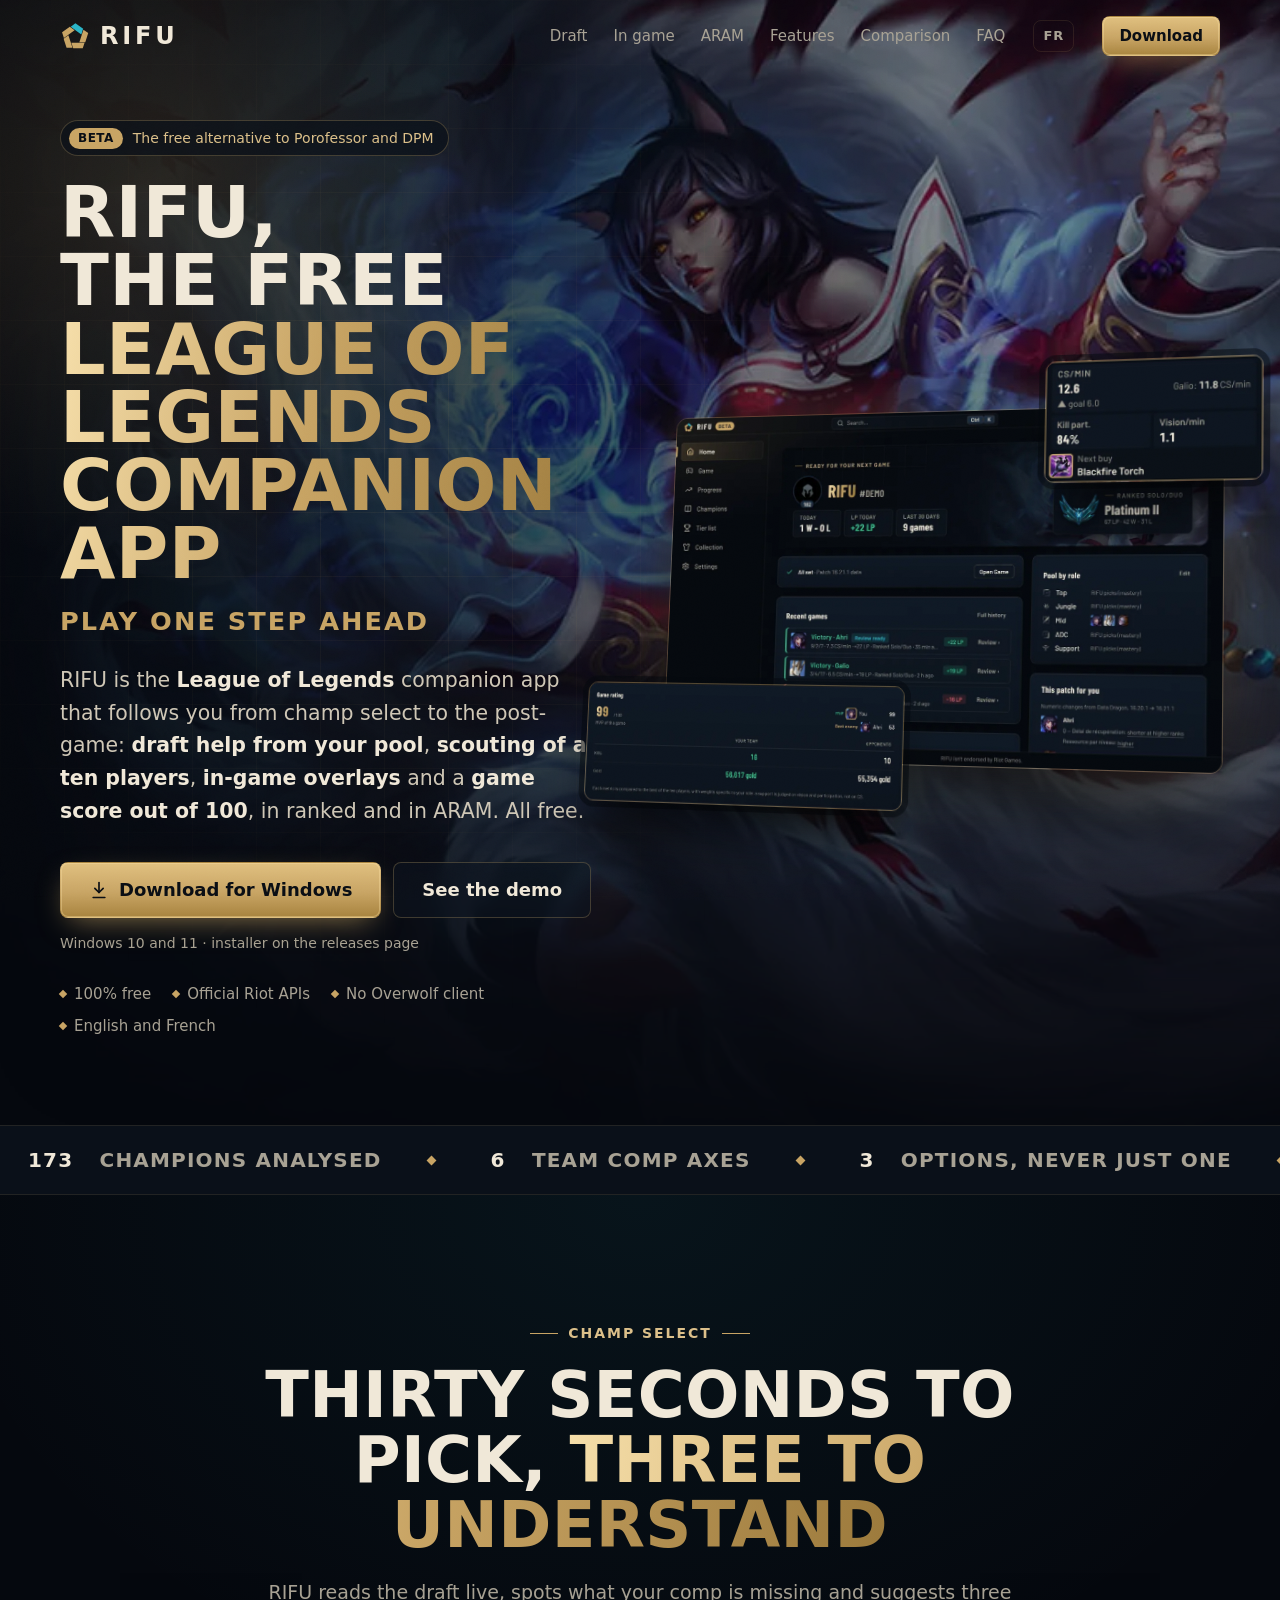
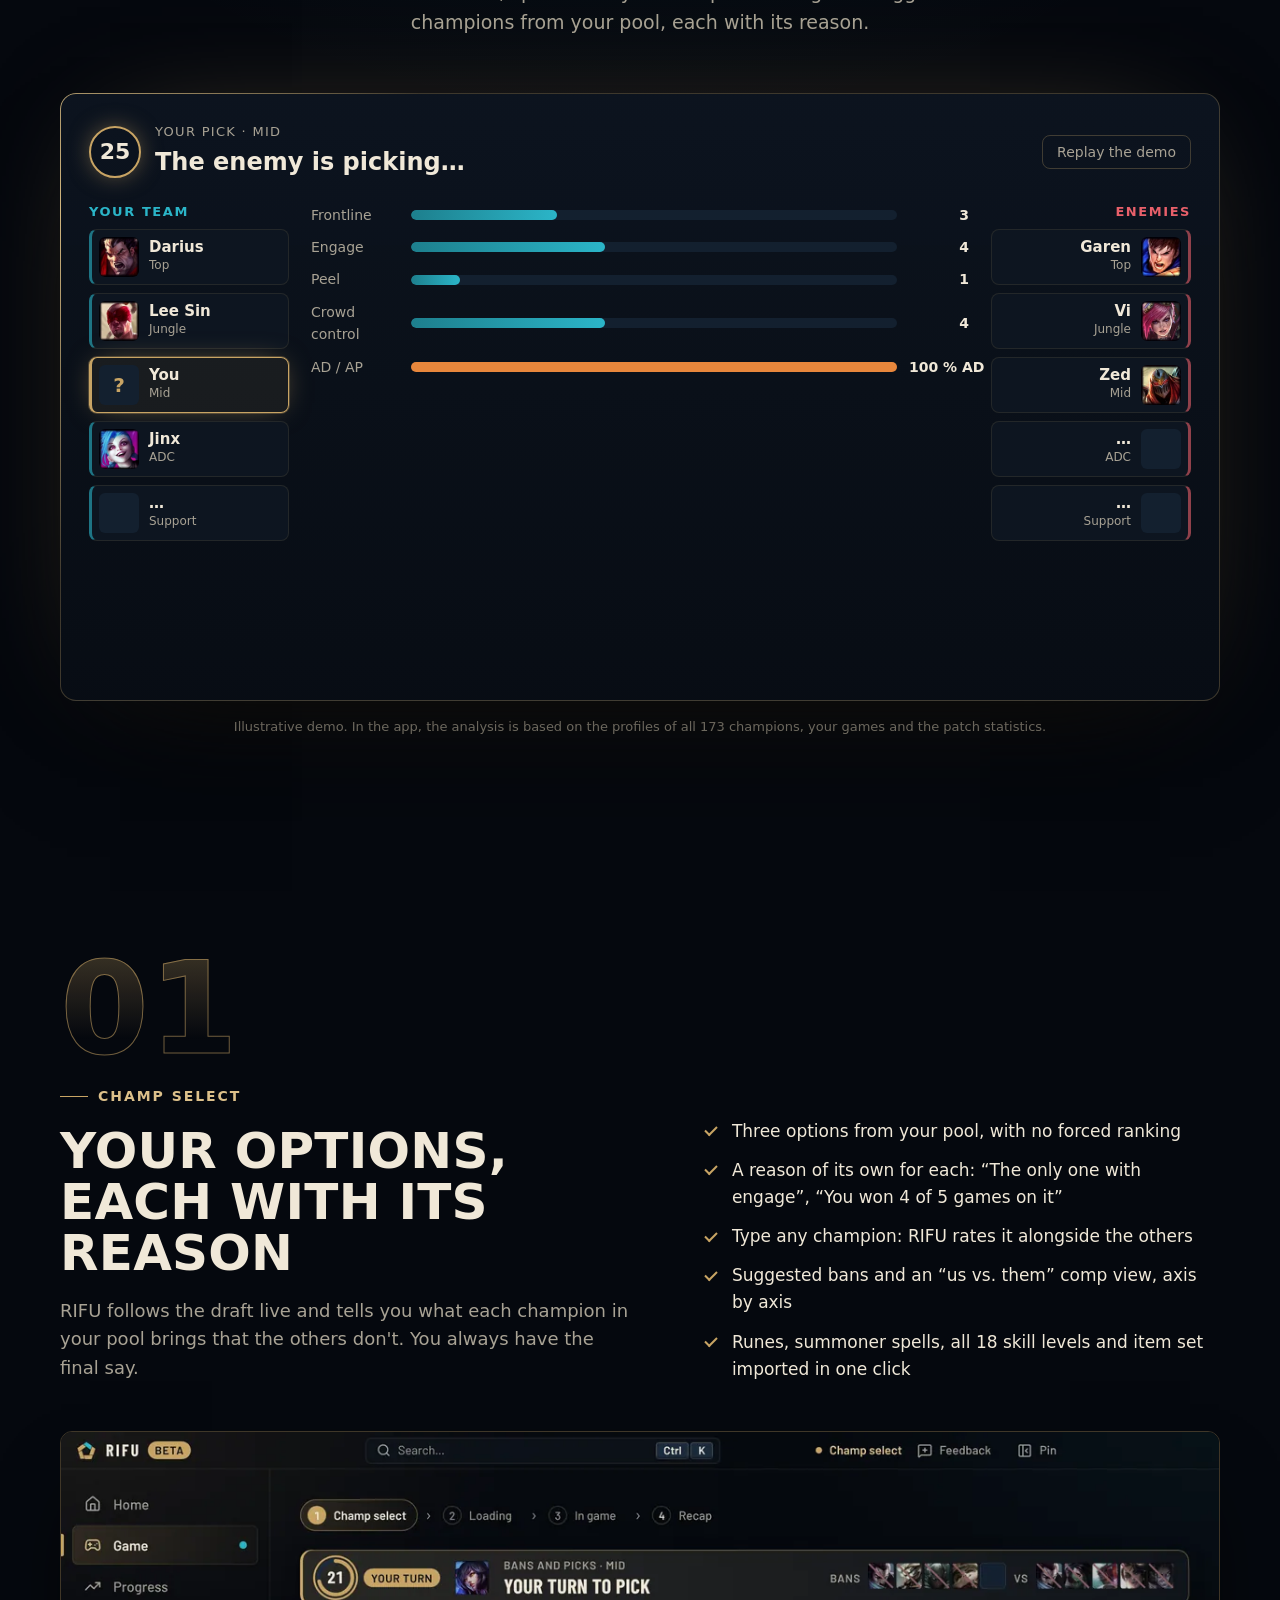
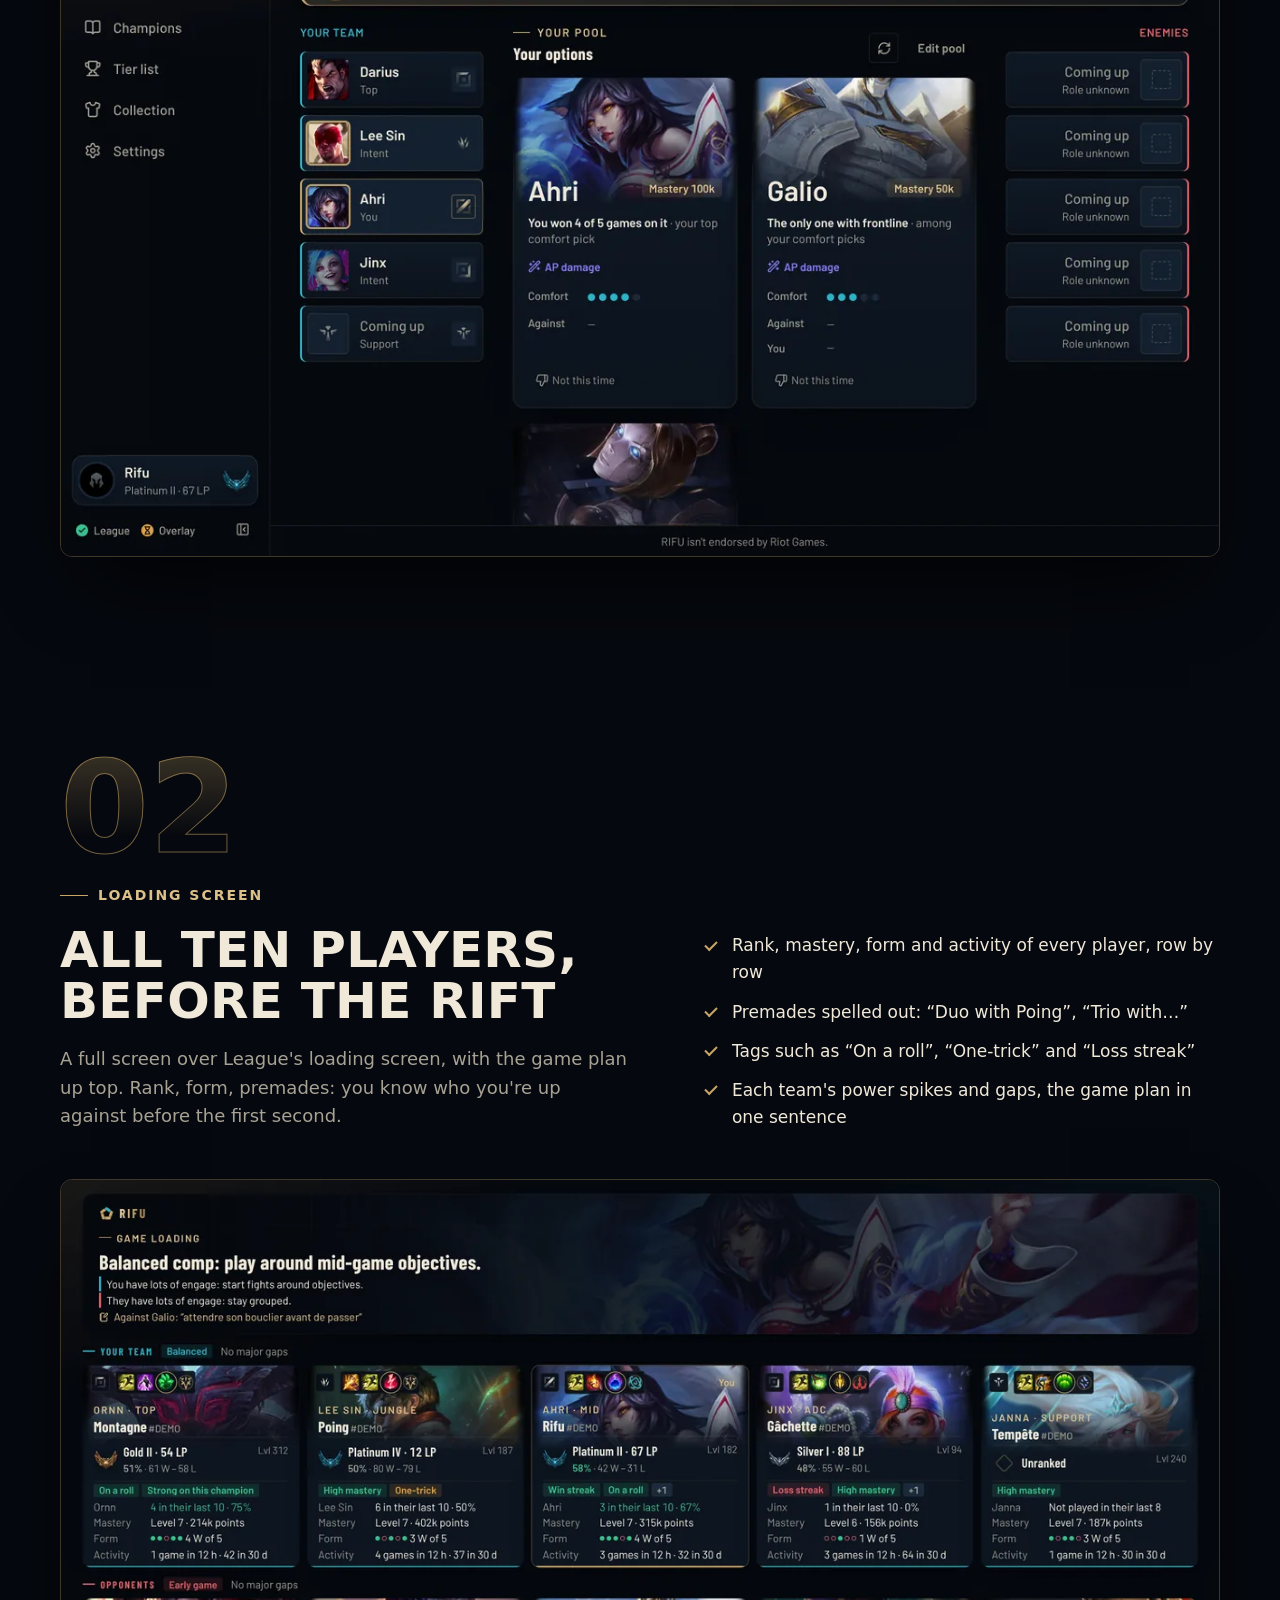
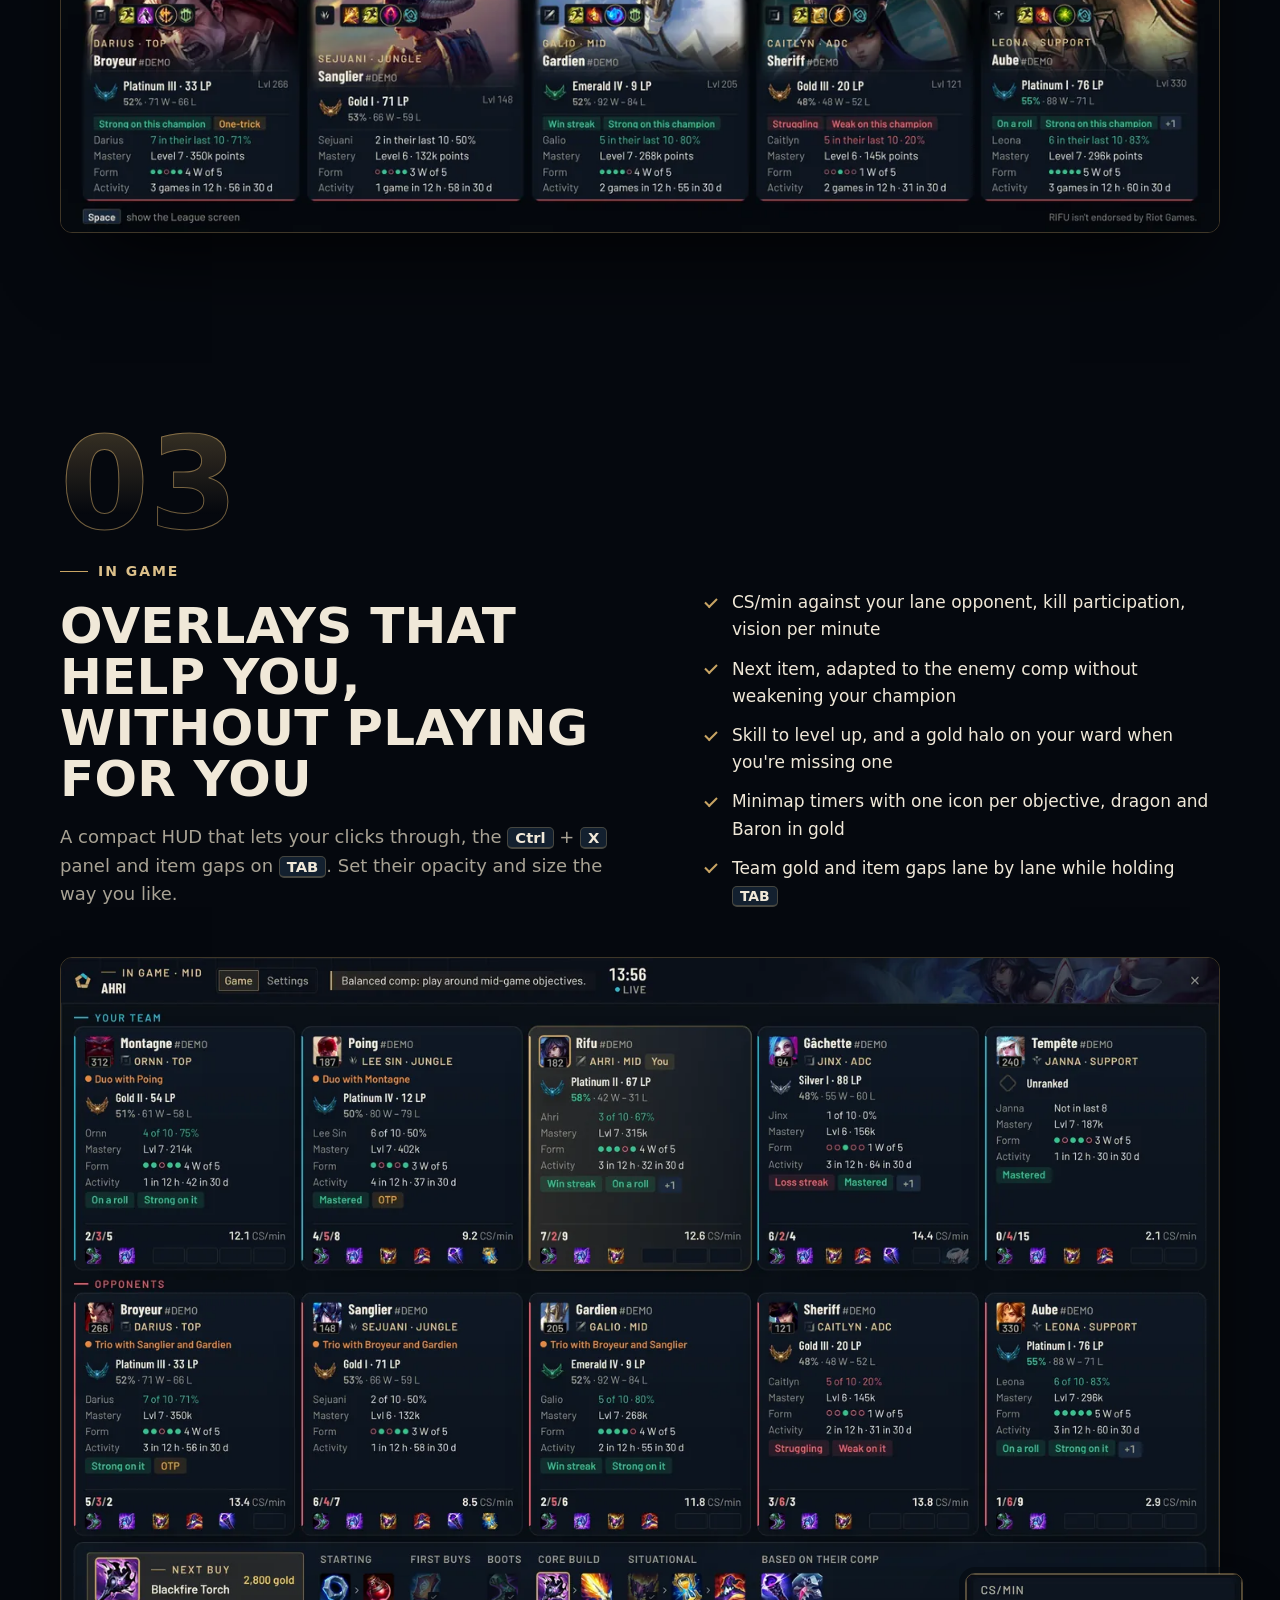
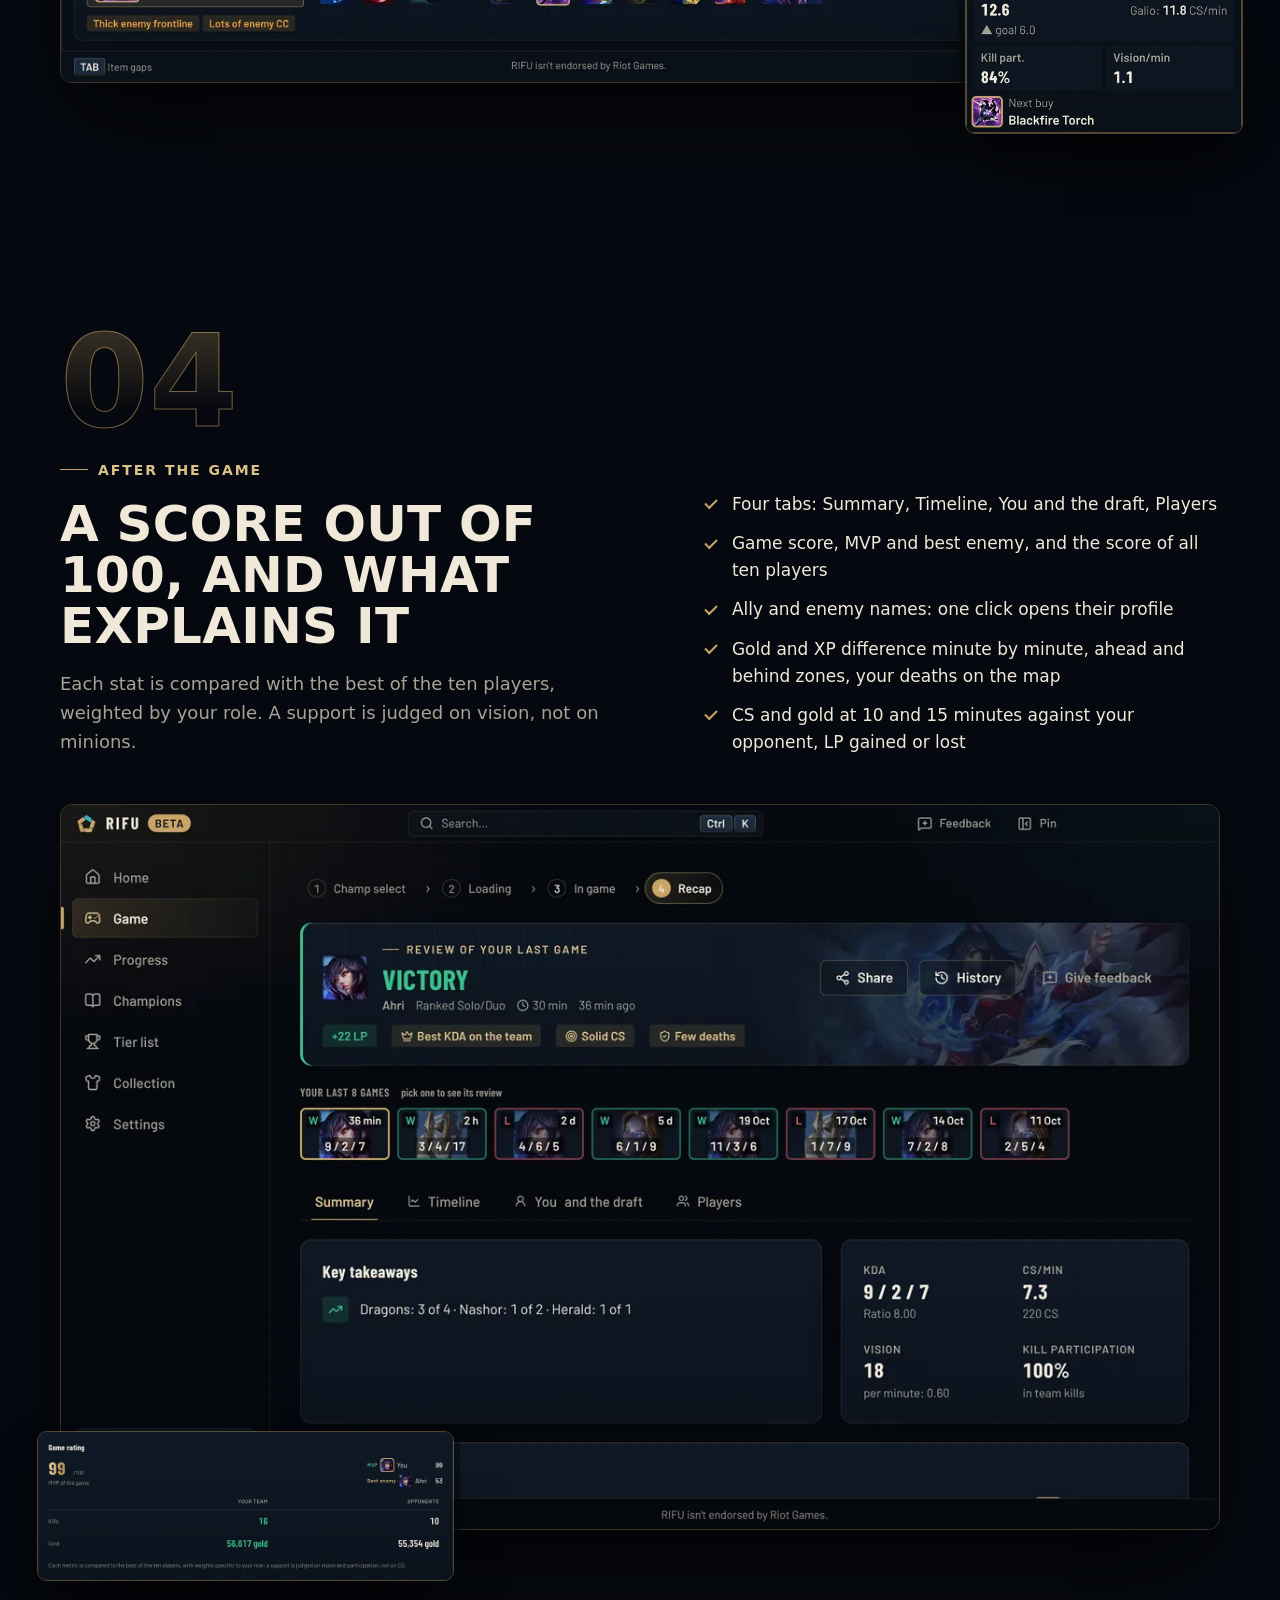
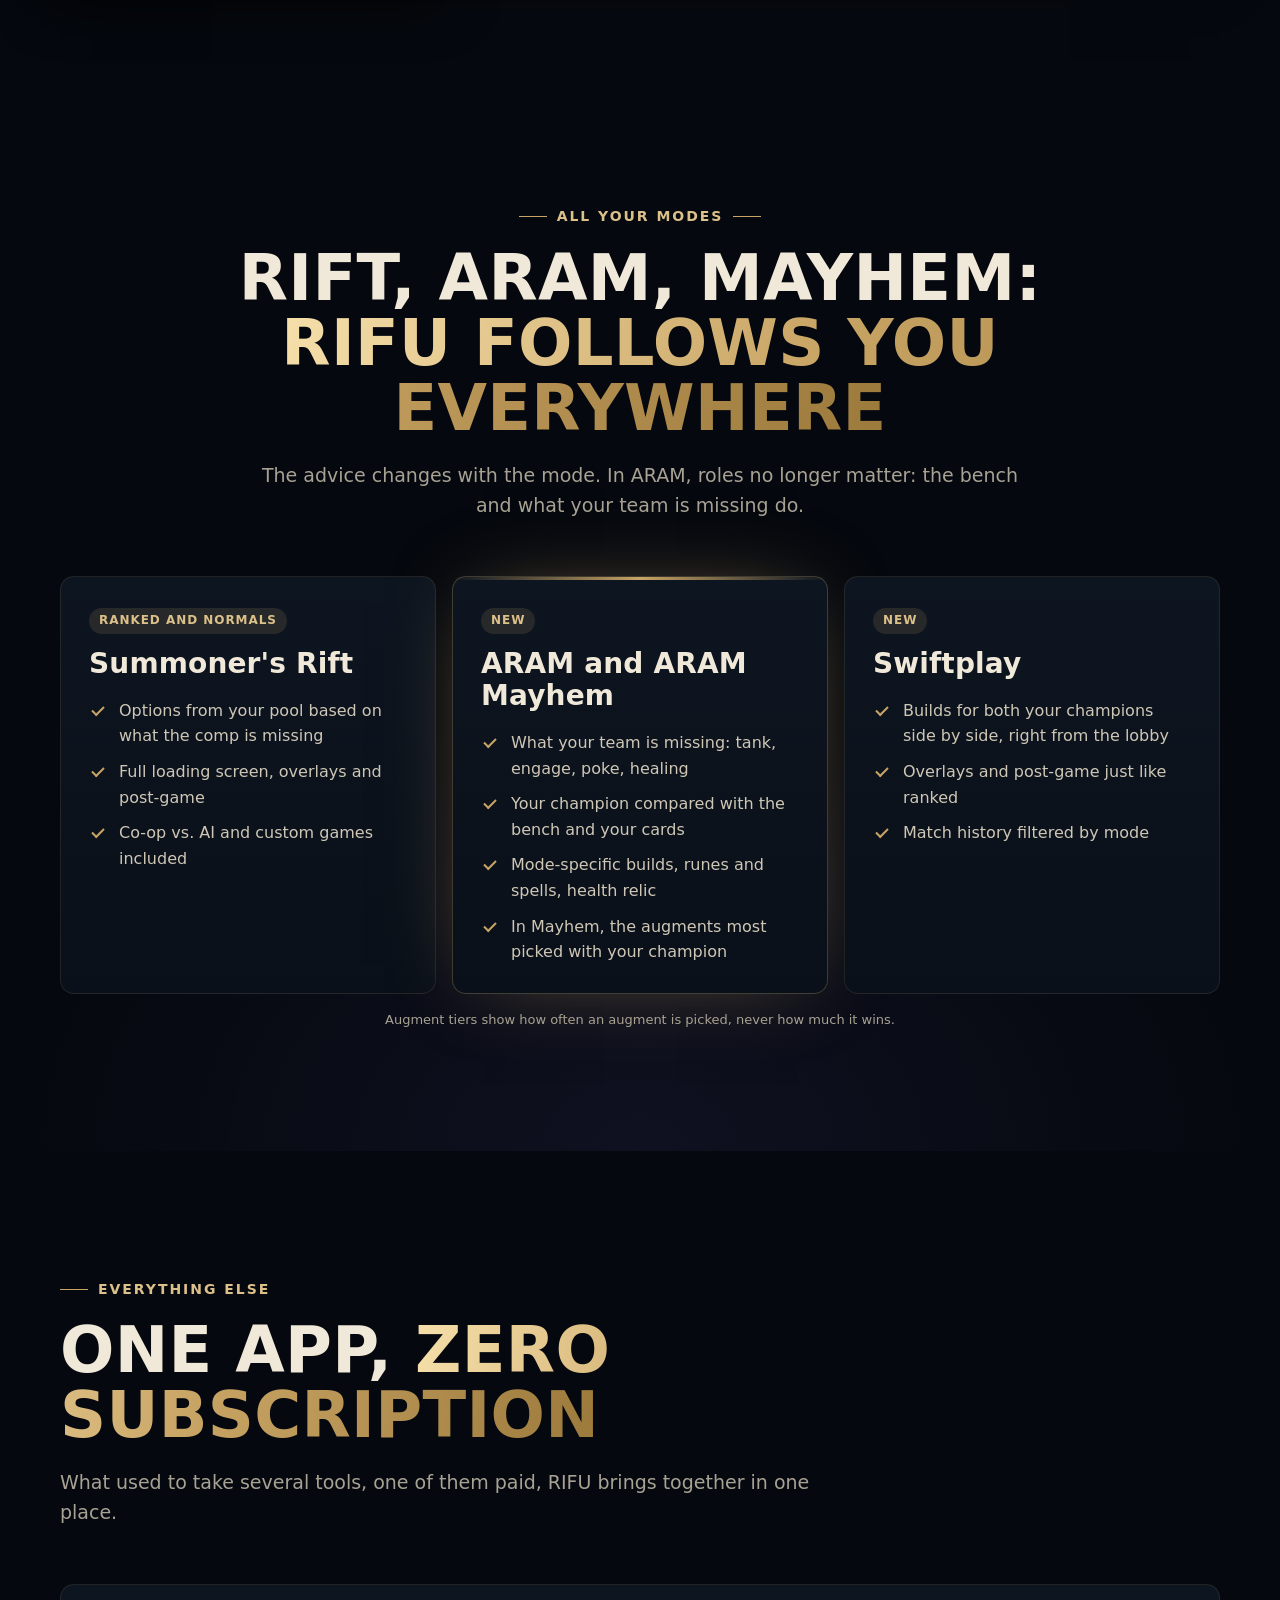
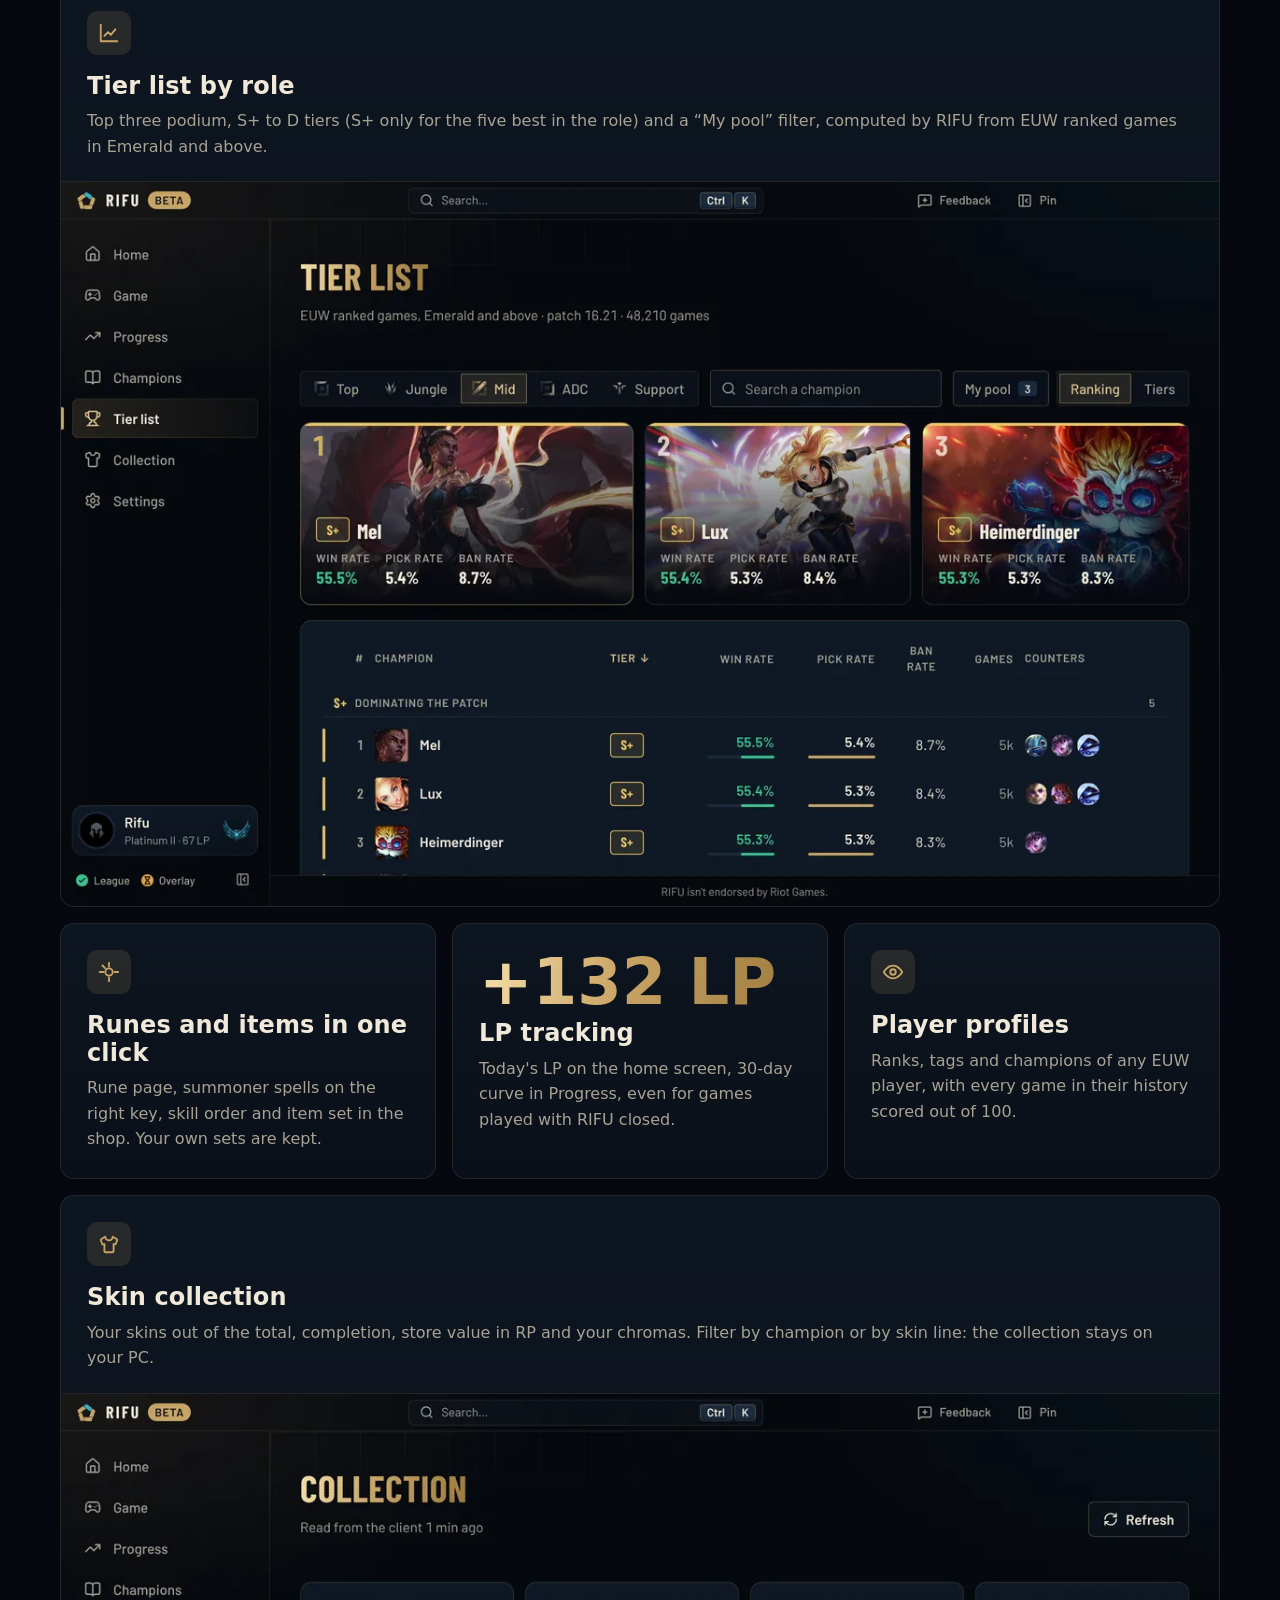
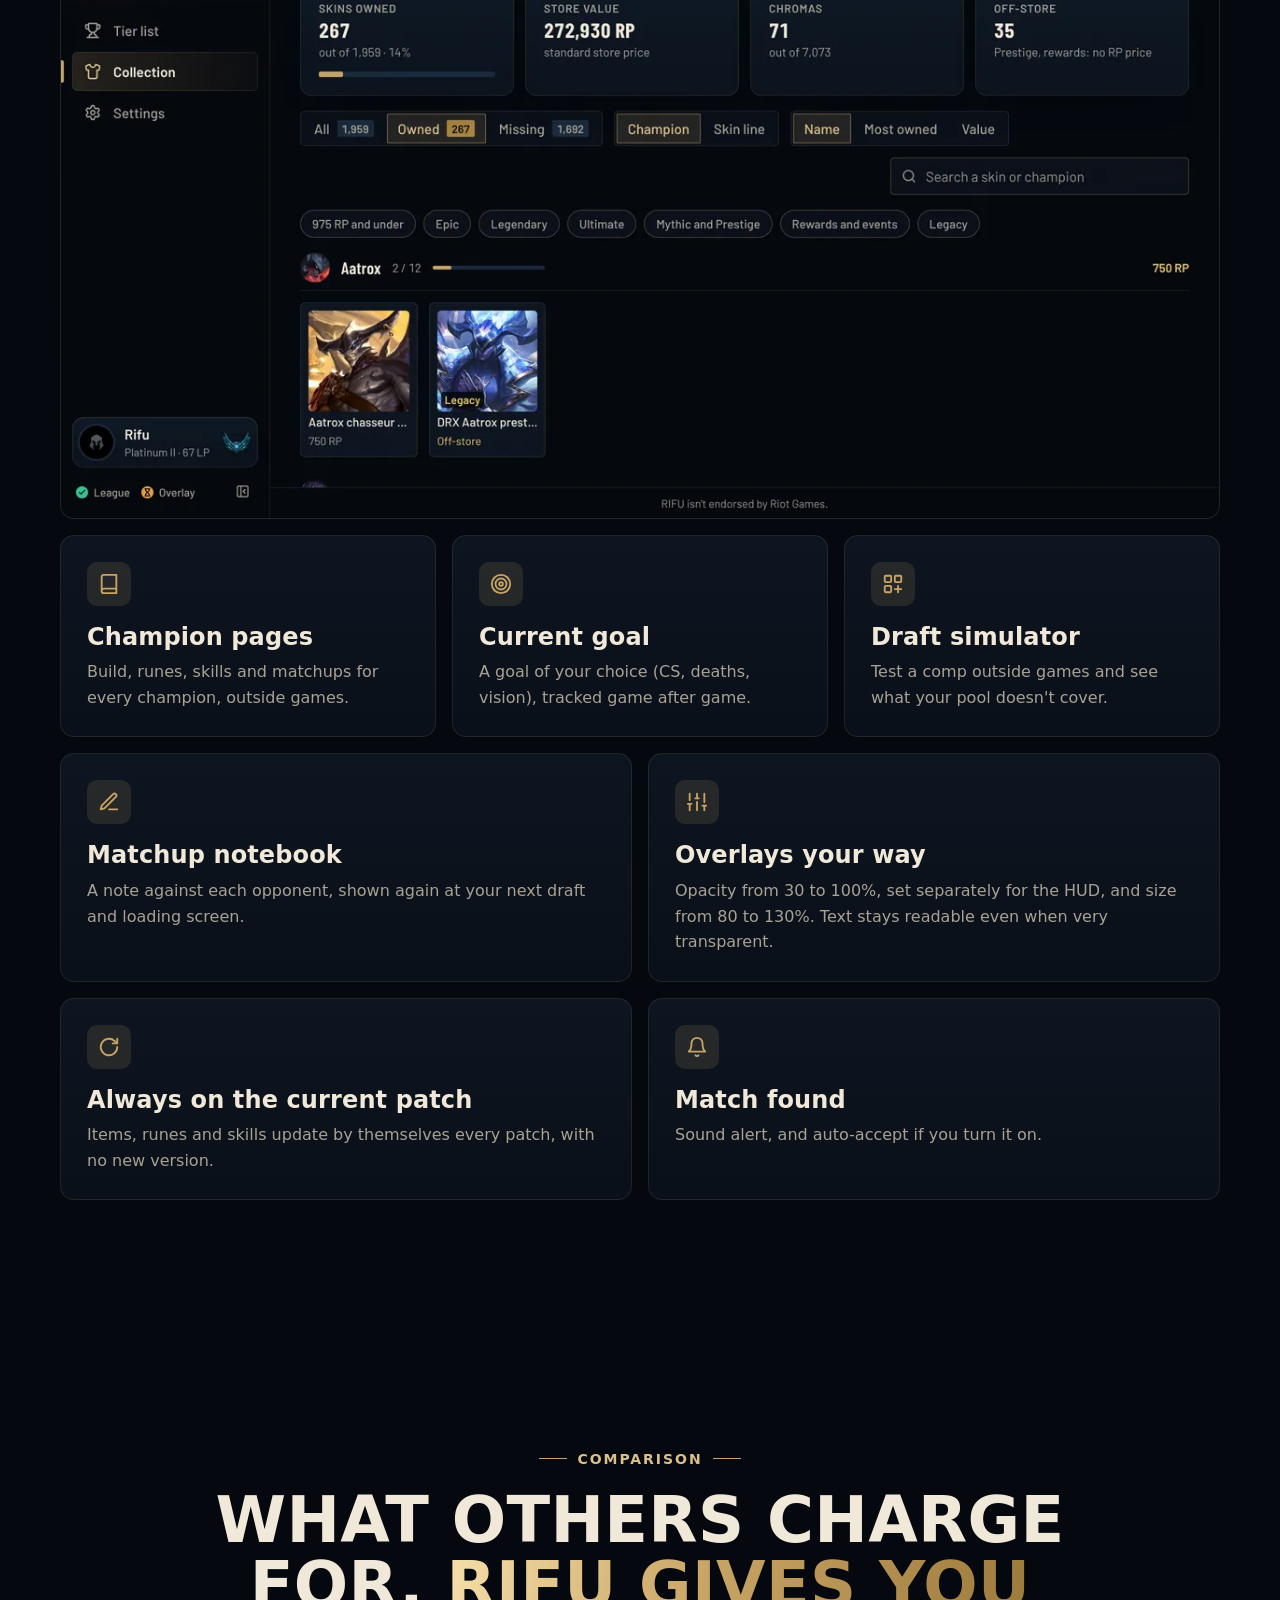
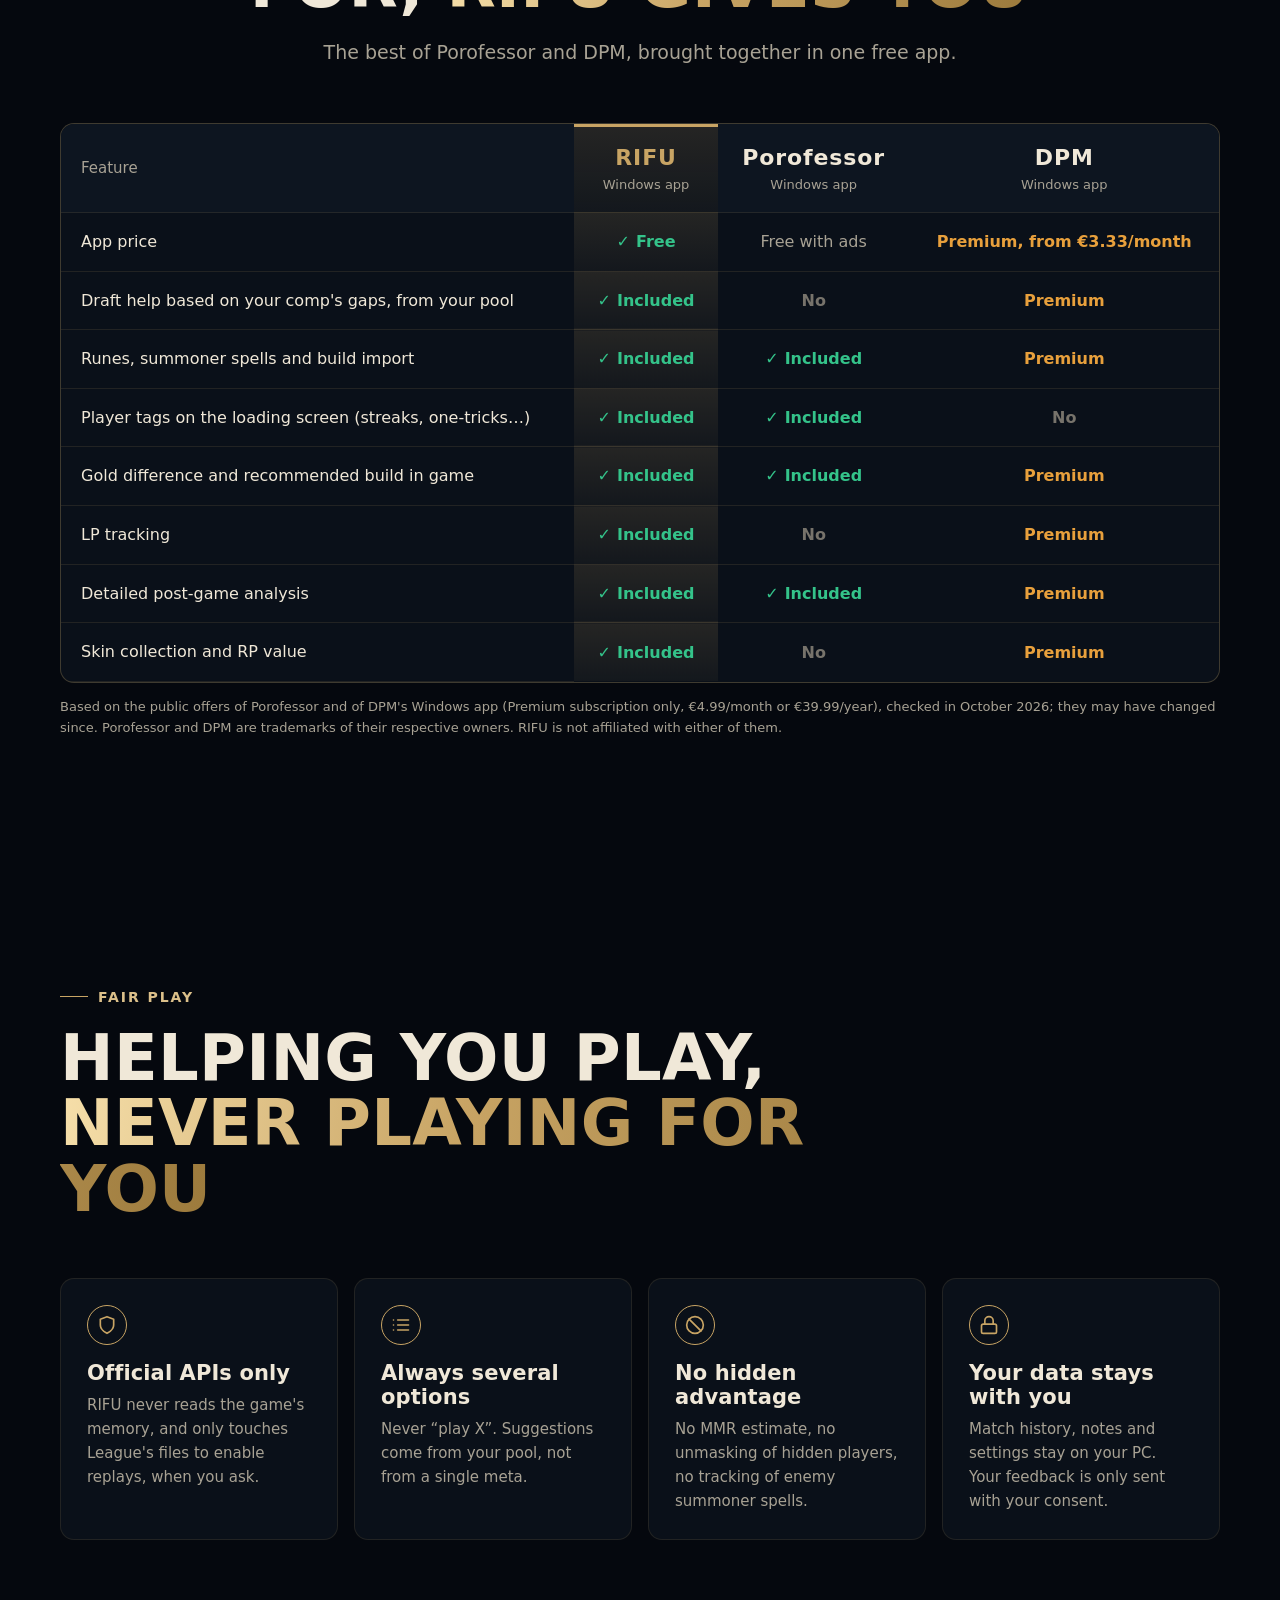
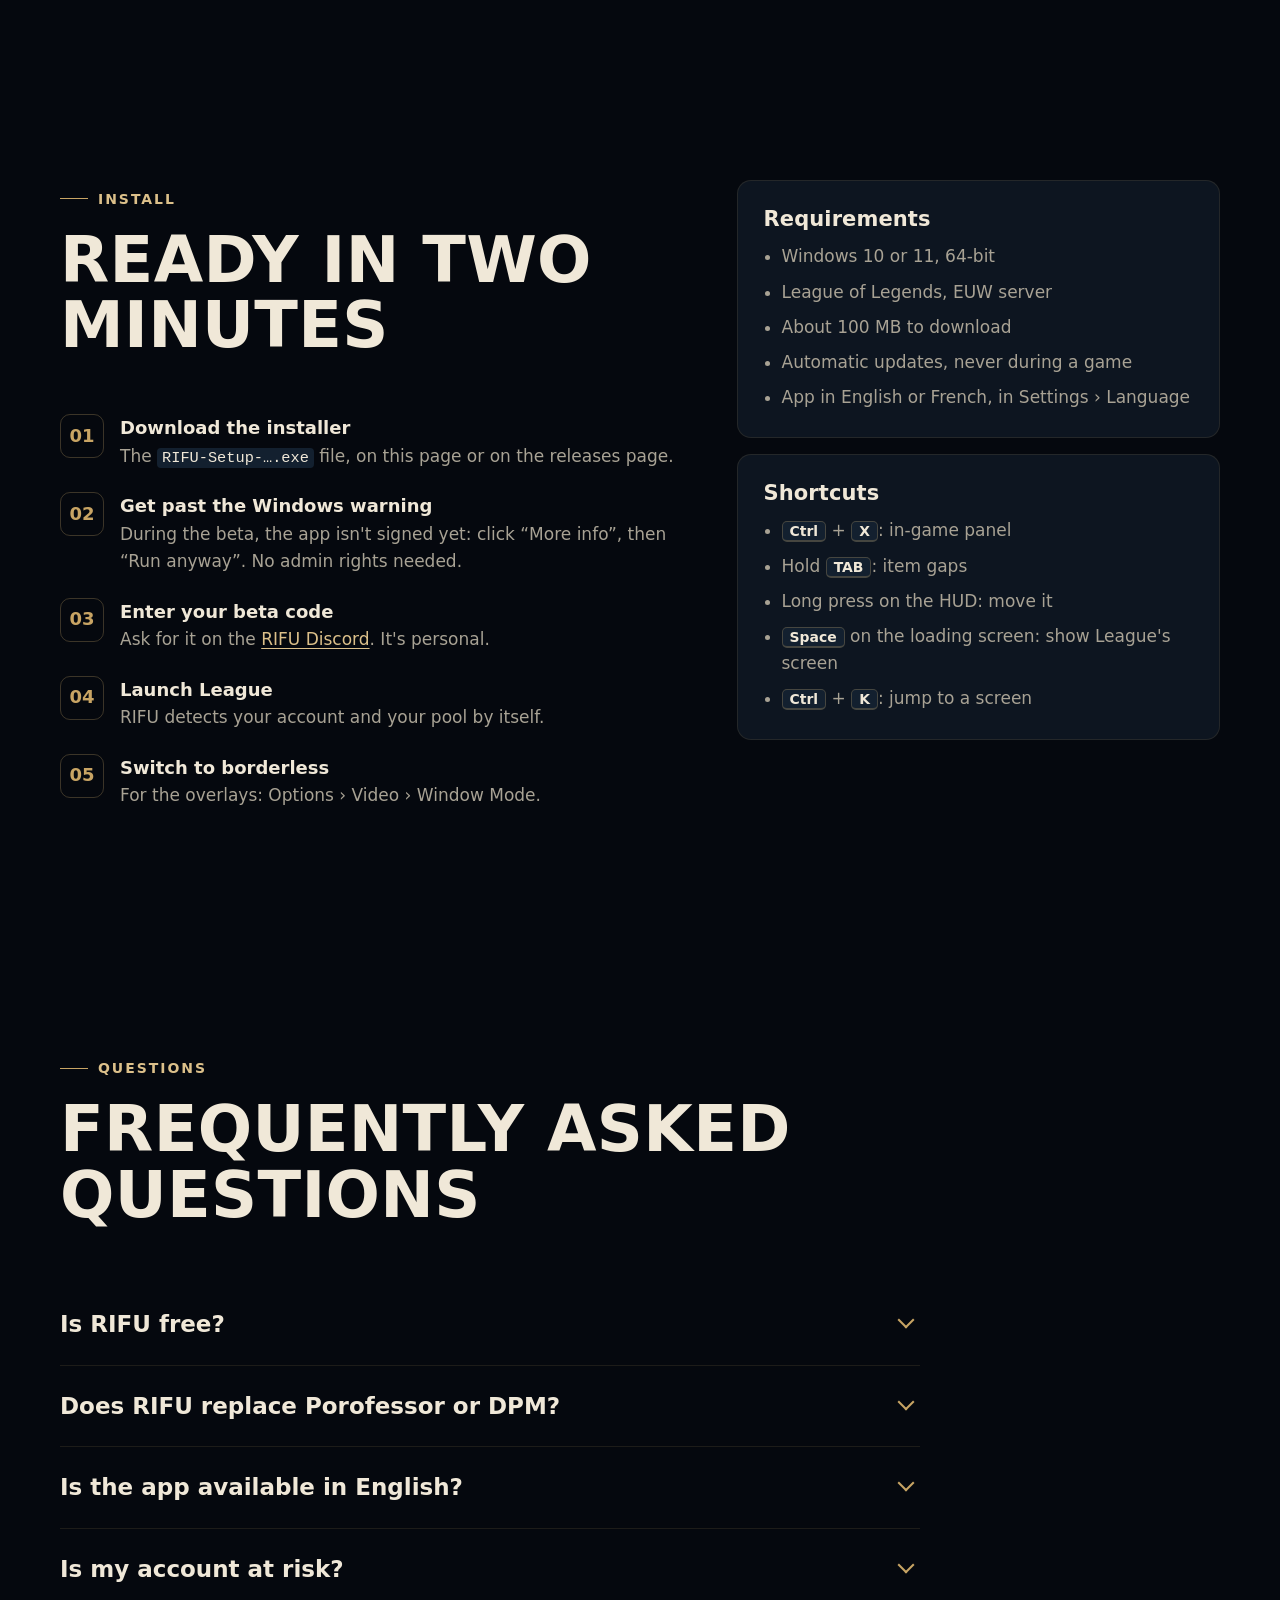
==== docs/en/index.html @ 714d8ca8 "Merge pull request #13 from Rifutajine/claude/project-thread-n9cics Site : boutons Télécharger qui l" ====
<!doctype html>
<html lang="en">
<head>
  <meta charset="utf-8">
  <meta name="viewport" content="width=device-width, initial-scale=1, viewport-fit=cover">
  <title>RIFU · Free League of Legends companion app: draft, overlays, stats</title>
  <meta name="description" content="The free alternative to Porofessor and DPM. RIFU is a League of Legends companion app for Windows: draft help from your pool, overlays, game score.">
  <meta name="robots" content="index, follow, max-image-preview:large">
  <meta name="theme-color" content="#05080e">
  <meta name="color-scheme" content="dark">
  <link rel="canonical" href="https://rifutajine.github.io/rifu-releases/en/">
  <link rel="alternate" hreflang="fr" href="https://rifutajine.github.io/rifu-releases/">
  <link rel="alternate" hreflang="en" href="https://rifutajine.github.io/rifu-releases/en/">
  <link rel="alternate" hreflang="x-default" href="https://rifutajine.github.io/rifu-releases/">
  <link rel="sitemap" type="application/xml" href="../sitemap.xml">
  <link rel="manifest" href="../site.webmanifest">
  <meta property="og:type" content="website">
  <meta property="og:site_name" content="RIFU">
  <meta property="og:locale" content="en_GB">
  <meta property="og:locale:alternate" content="fr_FR">
  <meta property="og:title" content="RIFU · The free League of Legends companion app">
  <meta property="og:description" content="Draft help from your own pool, scouting of all 10 players, in-game overlays and a game score out of 100. Free, for Windows.">
  <meta property="og:url" content="https://rifutajine.github.io/rifu-releases/en/">
  <meta property="og:image" content="https://rifutajine.github.io/rifu-releases/assets/og.jpg">
  <meta property="og:image:width" content="1200">
  <meta property="og:image:height" content="630">
  <meta property="og:image:alt" content="RIFU: loading screen with all ten players of the game.">
  <meta name="twitter:card" content="summary_large_image">
  <meta name="twitter:title" content="RIFU · The free League of Legends companion app">
  <meta name="twitter:description" content="Draft help from your own pool, scouting of all 10 players, in-game overlays and a game score out of 100. Free, for Windows.">
  <meta name="twitter:image" content="https://rifutajine.github.io/rifu-releases/assets/og.jpg">
  <link rel="icon" href="../assets/logo.svg" type="image/svg+xml">
  <link rel="icon" href="../assets/favicon-32.png" sizes="32x32" type="image/png">
  <link rel="apple-touch-icon" href="../assets/apple-touch-icon.png">
  <link rel="preload" href="../assets/fonts/barlow-condensed-700.woff2" as="font" type="font/woff2" crossorigin>
  <link rel="preload" href="../assets/art/ahri.webp" as="image" fetchpriority="high">
  <link rel="stylesheet" href="../assets/style.css">
  <script>document.documentElement.classList.add('js')</script>
  <script src="../assets/site.js" defer></script>
  <script type="application/ld+json">
  {
    "@context": "https://schema.org",
    "@graph": [
      {
        "@type": "WebSite",
        "@id": "https://rifutajine.github.io/rifu-releases/en/#site",
        "url": "https://rifutajine.github.io/rifu-releases/en/",
        "name": "RIFU",
        "inLanguage": "en"
      },
      {
        "@type": "SoftwareApplication",
        "@id": "https://rifutajine.github.io/rifu-releases/#app",
        "name": "RIFU",
        "description": "Free League of Legends companion app: draft help from your own champion pool, scouting of all ten players on the loading screen, in-game overlays, post-game score out of 100, ARAM and ARAM Mayhem, LP tracking, tier list and skin collection.",
        "applicationCategory": "GameApplication",
        "applicationSubCategory": "Companion app",
        "operatingSystem": "Windows 10, Windows 11",
        "softwareRequirements": "League of Legends (EUW server)",
        "inLanguage": "fr",
        "isAccessibleForFree": true,
        "offers": { "@type": "Offer", "price": "0", "priceCurrency": "EUR" },
        "downloadUrl": "https://github.com/Rifutajine/rifu-releases/releases",
        "url": "https://rifutajine.github.io/rifu-releases/en/",
        "image": "https://rifutajine.github.io/rifu-releases/assets/og.jpg",
        "screenshot": [
          "https://rifutajine.github.io/rifu-releases/assets/captures/en/selection.webp",
          "https://rifutajine.github.io/rifu-releases/assets/captures/en/chargement.webp",
          "https://rifutajine.github.io/rifu-releases/assets/captures/en/panneau.webp",
          "https://rifutajine.github.io/rifu-releases/assets/captures/en/bilan.webp",
          "https://rifutajine.github.io/rifu-releases/assets/captures/en/collection.webp"
        ],
        "featureList": [
          "Draft help from your own pool, based on what your team comp is missing",
          "Runes, summoner spells and item set imported in one click",
          "Scouting of all ten players on the loading screen",
          "Adjustable in-game overlays: HUD, player panel, item gaps, minimap timers",
          "ARAM and ARAM Mayhem: team gaps, your champion compared with the bench, mode-specific builds, most picked augments",
          "Post-game recap in four tabs, scored out of 100",
          "LP tracking and progression",
          "Tier list by role and champion pages",
          "Skin collection with store value in RP"
        ]
      },
      {
        "@type": "FAQPage",
        "mainEntity": [
          { "@type": "Question", "name": "Is RIFU free?", "acceptedAnswer": { "@type": "Answer", "text": "Yes, completely. In the long run, RIFU will be funded by discreet ads, only inside the RIFU window and outside games: never in champ select, on the loading screen, in game or in an overlay." } },
          { "@type": "Question", "name": "Does RIFU replace Porofessor or DPM?", "acceptedAnswer": { "@type": "Answer", "text": "That's the goal. RIFU brings loading screen scouting, a draft assistant, in-game overlays, a post-game breakdown and LP tracking into one app, with no subscription. Its strength: it explains what your comp is missing and suggests champions from your own pool." } },
          { "@type": "Question", "name": "Is my account at risk?", "acceptedAnswer": { "@type": "Answer", "text": "RIFU only uses the interfaces Riot provides to third-party apps: the Riot API, the League client API and the live game data. It never reads the game's memory, only touches League's files to enable replays when you ask, and never plays for you." } },
          { "@type": "Question", "name": "Is the app available in English?", "acceptedAnswer": { "@type": "Answer", "text": "Yes. The app is fully available in English and French. It follows your Windows language, and you can switch it in Settings › Language." } },
          { "@type": "Question", "name": "How is the score out of 100 calculated?", "acceptedAnswer": { "@type": "Answer", "text": "Each stat of the game (kills, participation, damage, gold, minions, vision, objectives) is compared with the best of the ten players, then weighted by your role. The best player on the winning team is MVP; the recap also names the best player on the other team. It is neither a rank nor an MMR estimate." } },
          { "@type": "Question", "name": "Do I need to install Overwolf?", "acceptedAnswer": { "@type": "Answer", "text": "No. RIFU is a standalone app: it doesn't need the Overwolf client." } },
          { "@type": "Question", "name": "Which modes, servers and systems?", "acceptedAnswer": { "@type": "Answer", "text": "Summoner's Rift (normals, ranked, Co-op vs. AI, custom games), Swiftplay, ARAM and ARAM Mayhem. In Arena, RIFU gives no draft advice, and Brawl games aren't tracked. EUW server, on Windows 10 and 11." } }
        ]
      }
    ]
  }
  </script>
</head>
<body>
  <a class="skip" href="#contenu">Skip to content</a>

  <header class="top" id="top">
    <div class="wrap">
      <a class="brand" href="./" aria-label="RIFU, home"><img src="../assets/logo.svg" alt="" width="30" height="30"><span>RIFU</span></a>
      <nav class="nav" aria-label="Sections">
        <a href="#demo">Draft</a>
        <a href="#parcours">In game</a>
        <a href="#modes">ARAM</a>
        <a href="#fonctions">Features</a>
        <a href="#comparatif">Comparison</a>
        <a href="#faq">FAQ</a>
      </nav>
      <a class="lang" href="../" hreflang="fr" lang="fr" aria-label="Version française">FR</a>
      <a class="btn btn-primary btn-sm" data-download href="https://github.com/Rifutajine/rifu-releases/releases">Download</a>
    </div>
  </header>

  <main id="contenu">
    <div class="hero" id="telecharger">
      <div class="hero-art" aria-hidden="true"></div>
      <div class="wrap">
        <div>
          <span class="pill"><b>Beta</b> The free alternative to Porofessor and DPM</span>
          <h1><span class="line">RIFU, the free</span> <span class="line grad">League of Legends companion app</span></h1>
          <p class="slogan">Play one step ahead</p>
          <p class="lead">RIFU is the <strong>League of Legends</strong> companion app that follows you from champ select to the post-game: <strong>draft help from your pool</strong>, <strong>scouting of all ten players</strong>, <strong>in-game overlays</strong> and a <strong>game score out of 100</strong>, in ranked and in ARAM. All free.</p>
          <div class="cta">
            <a class="btn btn-primary btn-lg" data-download href="https://github.com/Rifutajine/rifu-releases/releases">
              <svg viewBox="0 0 24 24" fill="none" stroke="currentColor" stroke-width="2" stroke-linecap="round" stroke-linejoin="round" aria-hidden="true"><path d="M12 3v12"/><path d="m7 10 5 5 5-5"/><path d="M5 21h14"/></svg>
              Download for Windows
            </a>
            <a class="btn btn-ghost btn-lg" href="#demo">See the demo</a>
          </div>
          <p class="dl-meta" data-download-meta>Windows 10 and 11 · beta code required</p>
          <ul class="hero-proof">
            <li>100% free</li>
            <li>Official Riot APIs</li>
            <li>No Overwolf client</li>
            <li>English and French</li>
          </ul>
        </div>
        <div class="scene">
          <div class="scene-inner" data-tilt>
            <div class="window"><img src="../assets/captures/en/accueil-1x.webp" srcset="../assets/captures/en/accueil-1x.webp 1240w, ../assets/captures/en/accueil.webp 2480w" sizes="(max-width: 960px) 100vw, 640px" width="2480" height="1550" fetchpriority="high" alt="RIFU home screen: the player banner with their rank, today's LP, last three games and pool by role."></div>
            <img class="float float-hud" src="../assets/captures/en/hud-1x.webp" srcset="../assets/captures/en/hud-1x.webp 450w, ../assets/captures/en/hud.webp 900w" sizes="(max-width: 960px) 40vw, 320px" width="900" height="516" alt="In-game HUD: CS per minute against your lane opponent, kill participation, vision per minute and next item.">
            <img class="float float-note" src="../assets/captures/en/note-1x.webp" srcset="../assets/captures/en/note-1x.webp 952w, ../assets/captures/en/note.webp 1904w" sizes="(max-width: 960px) 40vw, 320px" width="1904" height="678" alt="Game score: 99 out of 100, MVP, and the best enemy.">
          </div>
        </div>
      </div>
    </div>

    <div class="marquee" role="region" aria-label="At a glance">
      <div class="marquee-track">
        <ul>
          <li><b>173</b>&nbsp;champions analysed</li>
          <li><b>6</b>&nbsp;team comp axes</li>
          <li><b>3</b>&nbsp;options, never just one</li>
          <li><b>10</b>&nbsp;players on the loading screen</li>
          <li>Game score out of&nbsp;<b>100</b></li>
          <li>Tier list&nbsp;<b>Emerald+</b></li>
          <li><b>ARAM</b>&nbsp;and&nbsp;<b>Mayhem</b></li>
          <li><b>0</b>&nbsp;game memory reading</li>
          <li><b>€0</b>&nbsp;subscription</li>
        </ul>
        <ul aria-hidden="true">
          <li><b>173</b>&nbsp;champions analysed</li>
          <li><b>6</b>&nbsp;team comp axes</li>
          <li><b>3</b>&nbsp;options, never just one</li>
          <li><b>10</b>&nbsp;players on the loading screen</li>
          <li>Game score out of&nbsp;<b>100</b></li>
          <li>Tier list&nbsp;<b>Emerald+</b></li>
          <li><b>ARAM</b>&nbsp;and&nbsp;<b>Mayhem</b></li>
          <li><b>0</b>&nbsp;game memory reading</li>
          <li><b>€0</b>&nbsp;subscription</li>
        </ul>
      </div>
    </div>

    <section class="demo-section" id="demo">
      <div class="wrap">
        <div class="section-head center reveal">
          <p class="eyebrow">Champ select</p>
          <h2>Thirty seconds to pick, <span class="grad">three to understand</span></h2>
          <p>RIFU reads the draft live, spots what your comp is missing and suggests three champions from your pool, each with its reason.</p>
        </div>

        <div class="demo reveal" data-demo>
          <div class="demo-top">
            <div class="demo-phase">
              <span class="timer" data-timer>30</span>
              <div><small>Your pick · Mid</small><strong data-phase>Draft starting…</strong></div>
            </div>
            <button class="demo-replay" type="button" data-replay>Replay the demo</button>
          </div>
          <div class="demo-grid">
            <div class="team team-ally">
              <h3>Your team</h3>
              <ul class="slots">
                <li class="slot" data-ally="0"><div class="ic"><img src="../assets/champions/darius.webp" alt="" width="40" height="40" loading="lazy"></div><div><b data-name="Darius">Darius</b><span>Top</span></div></li>
                <li class="slot" data-ally="1"><div class="ic"><img src="../assets/champions/leesin.webp" alt="" width="40" height="40" loading="lazy"></div><div><b data-name="Lee Sin">Lee Sin</b><span>Jungle</span></div></li>
                <li class="slot is-you"><div class="ic">?</div><div><b>You</b><span>Mid</span></div></li>
                <li class="slot" data-ally="2"><div class="ic"><img src="../assets/champions/jinx.webp" alt="" width="40" height="40" loading="lazy"></div><div><b data-name="Jinx">Jinx</b><span>ADC</span></div></li>
                <li class="slot" data-ally="3"><div class="ic"><img src="../assets/champions/thresh.webp" alt="" width="40" height="40" loading="lazy"></div><div><b data-name="Thresh">Thresh</b><span>Support</span></div></li>
              </ul>
            </div>

            <div class="demo-core">
              <div class="axes" role="group" aria-label="Your team comp">
                <div class="axis"><span>Frontline</span><div class="bar" data-axis="frontline"><i></i></div><output>0</output></div>
                <div class="axis"><span>Engage</span><div class="bar" data-axis="engage"><i></i></div><output>0</output></div>
                <div class="axis"><span>Peel</span><div class="bar" data-axis="peel"><i></i></div><output>0</output></div>
                <div class="axis"><span>Crowd control</span><div class="bar" data-axis="cc"><i></i></div><output>0</output></div>
                <div class="axis"><span>AD / AP</span><div class="dmg-bar" data-dmg><span class="ad"></span><span class="ap"></span></div><output data-dmg-out>—</output></div>
              </div>
              <div class="gaps" data-gaps aria-live="polite"></div>
              <div class="options">
                <article class="option" data-option>
                  <header><img src="../assets/champions/galio.webp" alt="" width="44" height="44" loading="lazy"><div><b>Galio</b><span>Your pool · 50k mastery</span></div></header>
                  <div class="tags"><em>AP damage</em><em>Frontline</em><em>Engage</em></div>
                  <p>The only one with frontline and engage.</p>
                </article>
                <article class="option" data-option>
                  <header><img src="../assets/champions/orianna.webp" alt="" width="44" height="44" loading="lazy"><div><b>Orianna</b><span>Your pool · 40k mastery</span></div></header>
                  <div class="tags"><em>AP damage</em><em>Crowd control</em></div>
                  <p>The only one good against Zed, with zone control.</p>
                </article>
                <article class="option" data-option>
                  <header><img src="../assets/champions/ahri.webp" alt="" width="44" height="44" loading="lazy"><div><b>Ahri</b><span>Your pool · 100k mastery</span></div></header>
                  <div class="tags"><em>AP damage</em><em>Comfort</em></div>
                  <p>You won 7 of 10 games on it: your top comfort pick.</p>
                </article>
              </div>
            </div>

            <div class="team team-enemy">
              <h3>Enemies</h3>
              <ul class="slots">
                <li class="slot" data-enemy="0"><div class="ic"><img src="../assets/champions/garen.webp" alt="" width="40" height="40" loading="lazy"></div><div><b data-name="Garen">Garen</b><span>Top</span></div></li>
                <li class="slot" data-enemy="1"><div class="ic"><img src="../assets/champions/vi.webp" alt="" width="40" height="40" loading="lazy"></div><div><b data-name="Vi">Vi</b><span>Jungle</span></div></li>
                <li class="slot" data-enemy="2"><div class="ic"><img src="../assets/champions/zed.webp" alt="" width="40" height="40" loading="lazy"></div><div><b data-name="Zed">Zed</b><span>Mid</span></div></li>
                <li class="slot" data-enemy="3"><div class="ic"><img src="../assets/champions/caitlyn.webp" alt="" width="40" height="40" loading="lazy"></div><div><b data-name="Caitlyn">Caitlyn</b><span>ADC</span></div></li>
                <li class="slot" data-enemy="4"><div class="ic"><img src="../assets/champions/leona.webp" alt="" width="40" height="40" loading="lazy"></div><div><b data-name="Leona">Leona</b><span>Support</span></div></li>
              </ul>
            </div>
          </div>
        </div>
        <p class="demo-note">Illustrative demo. In the app, the analysis is based on the profiles of all 173 champions, your games and the patch statistics.</p>
      </div>
    </section>

    <div id="parcours">
      <section class="chapter" id="selection">
        <div class="wrap">
          <div class="chapter-text reveal">
            <div class="chapter-intro">
            <span class="num" aria-hidden="true">01</span>
            <p class="eyebrow">Champ select</p>
            <h2>Your options, each with its reason</h2>
            <p>RIFU follows the draft live and tells you what each champion in your pool brings that the others don't. You always have the final say.</p>
            </div>
            <ul class="checks">
              <li>Three options from your pool, with no forced ranking</li>
              <li>A reason of its own for each: “The only one with engage”, “You won 4 of 5 games on it”</li>
              <li>Type any champion: RIFU rates it alongside the others</li>
              <li>Suggested bans and an “us vs. them” comp view, axis by axis</li>
              <li>Runes, summoner spells, all 18 skill levels and item set imported in one click</li>
            </ul>
          </div>
          <figure class="shot-frame reveal"><a class="zoom" href="../assets/captures/en/selection.webp"><img class="main" src="../assets/captures/en/selection-1x.webp" srcset="../assets/captures/en/selection-1x.webp 1240w, ../assets/captures/en/selection.webp 2480w" sizes="(max-width: 1200px) 100vw, 1160px" width="2480" height="1550" loading="lazy" alt="Champ select in RIFU: your team, the enemies and three options from your pool, Ahri, Galio and Orianna, each with what it brings that the others don't."></a></figure>
        </div>
      </section>

      <section class="chapter flip" id="chargement">
        <div class="wrap">
          <div class="chapter-text reveal">
            <div class="chapter-intro">
            <span class="num" aria-hidden="true">02</span>
            <p class="eyebrow">Loading screen</p>
            <h2>All ten players, before the Rift</h2>
            <p>A full screen over League's loading screen, with the game plan up top. Rank, form, premades: you know who you're up against before the first second.</p>
            </div>
            <ul class="checks">
              <li>Rank, mastery, form and activity of every player, row by row</li>
              <li>Premades spelled out: “Duo with Poing”, “Trio with…”</li>
              <li>Tags such as “On a roll”, “One-trick” and “Loss streak”</li>
              <li>Each team's power spikes and gaps, the game plan in one sentence</li>
            </ul>
          </div>
          <figure class="shot-frame reveal"><a class="zoom" href="../assets/captures/en/chargement.webp"><img class="main" src="../assets/captures/en/chargement-1x.webp" srcset="../assets/captures/en/chargement-1x.webp 1280w, ../assets/captures/en/chargement.webp 2560w" sizes="(max-width: 1200px) 100vw, 1160px" width="2560" height="1440" loading="lazy" alt="RIFU's full-screen loading screen: the game plan up top, then all ten players with their skin art, rank, tags, form and premade group."></a></figure>
        </div>
      </section>

      <section class="chapter" id="en-partie">
        <div class="wrap">
          <div class="chapter-text reveal">
            <div class="chapter-intro">
            <span class="num" aria-hidden="true">03</span>
            <p class="eyebrow">In game</p>
            <h2>Overlays that help you, without playing for you</h2>
            <p>A compact HUD that lets your clicks through, the <kbd>Ctrl</kbd> + <kbd>X</kbd> panel and item gaps on <kbd>TAB</kbd>. Set their opacity and size the way you like.</p>
            </div>
            <ul class="checks">
              <li>CS/min against your lane opponent, kill participation, vision per minute</li>
              <li>Next item, adapted to the enemy comp without weakening your champion</li>
              <li>Skill to level up, and a gold halo on your ward when you're missing one</li>
              <li>Minimap timers with one icon per objective, dragon and Baron in gold</li>
              <li>Team gold and item gaps lane by lane while holding <kbd>TAB</kbd></li>
            </ul>
          </div>
          <figure class="shot-frame reveal">
            <a class="zoom" href="../assets/captures/en/panneau.webp"><img class="main" src="../assets/captures/en/panneau-1x.webp" srcset="../assets/captures/en/panneau-1x.webp 1440w, ../assets/captures/en/panneau.webp 2880w" sizes="(max-width: 1200px) 100vw, 1160px" width="2880" height="1800" loading="lazy" alt="Ctrl + X panel in game: all ten players with their rank, form, premade group and items, then the recommended build and next item."></a>
            <img class="float float-hud" src="../assets/captures/en/hud-1x.webp" srcset="../assets/captures/en/hud-1x.webp 450w, ../assets/captures/en/hud.webp 900w" sizes="(max-width: 960px) 40vw, 320px" width="900" height="516" loading="lazy" alt="RIFU's in-game HUD: CS per minute against your opponent, kill participation, vision and next item.">
          </figure>
        </div>
      </section>

      <section class="chapter flip" id="bilan">
        <div class="wrap">
          <div class="chapter-text reveal">
            <div class="chapter-intro">
            <span class="num" aria-hidden="true">04</span>
            <p class="eyebrow">After the game</p>
            <h2>A score out of 100, and what explains it</h2>
            <p>Each stat is compared with the best of the ten players, weighted by your role. A support is judged on vision, not on minions.</p>
            </div>
            <ul class="checks">
              <li>Four tabs: Summary, Timeline, You and the draft, Players</li>
              <li>Game score, MVP and best enemy, and the score of all ten players</li>
              <li>Ally and enemy names: one click opens their profile</li>
              <li>Gold and XP difference minute by minute, ahead and behind zones, your deaths on the map</li>
              <li>CS and gold at 10 and 15 minutes against your opponent, LP gained or lost</li>
            </ul>
          </div>
          <figure class="shot-frame reveal">
            <a class="zoom" href="../assets/captures/en/bilan.webp"><img class="main" src="../assets/captures/en/bilan-1x.webp" srcset="../assets/captures/en/bilan-1x.webp 1240w, ../assets/captures/en/bilan.webp 2480w" sizes="(max-width: 1200px) 100vw, 1160px" width="2480" height="1550" loading="lazy" alt="Post-game recap, Summary tab: victory, LP gained, badges, your last eight games, the key points and your main numbers."></a>
            <img class="float float-note" src="../assets/captures/en/note-1x.webp" srcset="../assets/captures/en/note-1x.webp 952w, ../assets/captures/en/note.webp 1904w" sizes="(max-width: 960px) 40vw, 320px" width="1904" height="678" loading="lazy" alt="Game score: 99 out of 100, MVP, and the best enemy.">
          </figure>
        </div>
      </section>
    </div>

    <section id="modes" class="modes-section">
      <div class="wrap">
        <div class="section-head center reveal">
          <p class="eyebrow">All your modes</p>
          <h2>Rift, ARAM, Mayhem: <span class="grad">RIFU follows you everywhere</span></h2>
          <p>The advice changes with the mode. In ARAM, roles no longer matter: the bench and what your team is missing do.</p>
        </div>
        <div class="modes">
          <article class="mode reveal">
            <span class="mode-tag">Ranked and normals</span>
            <h3>Summoner's Rift</h3>
            <ul class="checks">
              <li>Options from your pool based on what the comp is missing</li>
              <li>Full loading screen, overlays and post-game</li>
              <li>Co-op vs. AI and custom games included</li>
            </ul>
          </article>
          <article class="mode mode-featured reveal">
            <span class="mode-tag">New</span>
            <h3>ARAM and ARAM Mayhem</h3>
            <ul class="checks">
              <li>What your team is missing: tank, engage, poke, healing</li>
              <li>Your champion compared with the bench and your cards</li>
              <li>Mode-specific builds, runes and spells, health relic</li>
              <li>In Mayhem, the augments most picked with your champion</li>
            </ul>
          </article>
          <article class="mode reveal">
            <span class="mode-tag">New</span>
            <h3>Swiftplay</h3>
            <ul class="checks">
              <li>Builds for both your champions side by side, right from the lobby</li>
              <li>Overlays and post-game just like ranked</li>
              <li>Match history filtered by mode</li>
            </ul>
          </article>
        </div>
        <p class="demo-note">Augment tiers show how often an augment is picked, never how much it wins.</p>
      </div>
    </section>

    <section id="fonctions">
      <div class="wrap">
        <div class="section-head reveal">
          <p class="eyebrow">Everything else</p>
          <h2>One app, <span class="grad">zero subscription</span></h2>
          <p>What used to take several tools, one of them paid, RIFU brings together in one place.</p>
        </div>
        <div class="bento">
          <article class="tile big reveal">
            <div class="ico"><svg viewBox="0 0 24 24" fill="none" stroke="currentColor" stroke-width="2" stroke-linecap="round" stroke-linejoin="round" aria-hidden="true"><path d="M3 3v18h18"/><path d="m7 15 4-4 3 3 5-6"/></svg></div>
            <h3>Tier list by role</h3>
            <p>Top three podium, S+ to D tiers (S+ only for the five best in the role) and a “My pool” filter, computed by RIFU from EUW ranked games in Emerald and above.</p>
            <div class="tile-img"><a class="zoom" href="../assets/captures/en/tier-list.webp"><img src="../assets/captures/en/tier-list-1x.webp" srcset="../assets/captures/en/tier-list-1x.webp 1240w, ../assets/captures/en/tier-list.webp 2480w" sizes="(max-width: 1200px) 100vw, 1160px" width="2480" height="1550" loading="lazy" alt="RIFU mid lane tier list: podium of Mel, Lux and Heimerdinger, then the ranking by tier with win, pick and ban rates."></a></div>
          </article>
          <article class="tile reveal">
            <div class="ico"><svg viewBox="0 0 24 24" fill="none" stroke="currentColor" stroke-width="2" stroke-linecap="round" stroke-linejoin="round" aria-hidden="true"><path d="M12 2v4"/><path d="m4.9 4.9 2.8 2.8"/><path d="M2 12h4"/><circle cx="12" cy="12" r="4"/><path d="M12 18v4"/><path d="M18 12h4"/></svg></div>
            <h3>Runes and items in one click</h3>
            <p>Rune page, summoner spells on the right key, skill order and item set in the shop. Your own sets are kept.</p>
          </article>
          <article class="tile reveal">
            <div class="stat grad">+132&nbsp;LP</div>
            <h3>LP tracking</h3>
            <p>Today's LP on the home screen, 30-day curve in Progress, even for games played with RIFU closed.</p>
          </article>
          <article class="tile reveal">
            <div class="ico"><svg viewBox="0 0 24 24" fill="none" stroke="currentColor" stroke-width="2" stroke-linecap="round" stroke-linejoin="round" aria-hidden="true"><path d="M2 12s3.5-7 10-7 10 7 10 7-3.5 7-10 7S2 12 2 12Z"/><circle cx="12" cy="12" r="3"/></svg></div>
            <h3>Player profiles</h3>
            <p>Ranks, tags and champions of any EUW player, with every game in their history scored out of 100.</p>
          </article>
          <article class="tile big reveal">
            <div class="ico"><svg viewBox="0 0 24 24" fill="none" stroke="currentColor" stroke-width="2" stroke-linecap="round" stroke-linejoin="round" aria-hidden="true"><path d="M20.4 6.6 16 4a4 4 0 0 1-8 0L3.6 6.6a1 1 0 0 0-.5 1.2l1.4 4a1 1 0 0 0 1.3.6L7 12v8a1 1 0 0 0 1 1h8a1 1 0 0 0 1-1v-8l1.2.4a1 1 0 0 0 1.3-.6l1.4-4a1 1 0 0 0-.5-1.2Z"/></svg></div>
            <h3>Skin collection</h3>
            <p>Your skins out of the total, completion, store value in RP and your chromas. Filter by champion or by skin line: the collection stays on your PC.</p>
            <div class="tile-img"><a class="zoom" href="../assets/captures/en/collection.webp"><img src="../assets/captures/en/collection-1x.webp" srcset="../assets/captures/en/collection-1x.webp 1240w, ../assets/captures/en/collection.webp 2480w" sizes="(max-width: 1200px) 100vw, 1160px" width="2480" height="1550" loading="lazy" alt="RIFU Collection page: 267 skins owned out of 1,959, store value of 272,930 RP, 71 chromas, filters and skins by champion."></a></div>
          </article>
          <article class="tile reveal">
            <div class="ico"><svg viewBox="0 0 24 24" fill="none" stroke="currentColor" stroke-width="2" stroke-linecap="round" stroke-linejoin="round" aria-hidden="true"><path d="M4 19.5v-15A2.5 2.5 0 0 1 6.5 2H20v20H6.5a2.5 2.5 0 0 1 0-5H20"/></svg></div>
            <h3>Champion pages</h3>
            <p>Build, runes, skills and matchups for every champion, outside games.</p>
          </article>
          <article class="tile reveal">
            <div class="ico"><svg viewBox="0 0 24 24" fill="none" stroke="currentColor" stroke-width="2" stroke-linecap="round" stroke-linejoin="round" aria-hidden="true"><circle cx="12" cy="12" r="10"/><circle cx="12" cy="12" r="6"/><circle cx="12" cy="12" r="2"/></svg></div>
            <h3>Current goal</h3>
            <p>A goal of your choice (CS, deaths, vision), tracked game after game.</p>
          </article>
          <article class="tile reveal">
            <div class="ico"><svg viewBox="0 0 24 24" fill="none" stroke="currentColor" stroke-width="2" stroke-linecap="round" stroke-linejoin="round" aria-hidden="true"><rect x="3" y="3" width="7" height="7" rx="1"/><rect x="14" y="3" width="7" height="7" rx="1"/><rect x="3" y="14" width="7" height="7" rx="1"/><path d="M14 17.5h7M17.5 14v7"/></svg></div>
            <h3>Draft simulator</h3>
            <p>Test a comp outside games and see what your pool doesn't cover.</p>
          </article>
          <article class="tile wide reveal">
            <div class="ico"><svg viewBox="0 0 24 24" fill="none" stroke="currentColor" stroke-width="2" stroke-linecap="round" stroke-linejoin="round" aria-hidden="true"><path d="M12 20h9"/><path d="M16.5 3.5a2.1 2.1 0 0 1 3 3L7 19l-4 1 1-4Z"/></svg></div>
            <h3>Matchup notebook</h3>
            <p>A note against each opponent, shown again at your next draft and loading screen.</p>
          </article>
          <article class="tile wide reveal">
            <div class="ico"><svg viewBox="0 0 24 24" fill="none" stroke="currentColor" stroke-width="2" stroke-linecap="round" stroke-linejoin="round" aria-hidden="true"><path d="M4 21v-7"/><path d="M4 10V3"/><path d="M12 21v-9"/><path d="M12 8V3"/><path d="M20 21v-5"/><path d="M20 12V3"/><path d="M2 14h4"/><path d="M10 8h4"/><path d="M18 16h4"/></svg></div>
            <h3>Overlays your way</h3>
            <p>Opacity from 30 to 100%, set separately for the HUD, and size from 80 to 130%. Text stays readable even when very transparent.</p>
          </article>
          <article class="tile wide reveal">
            <div class="ico"><svg viewBox="0 0 24 24" fill="none" stroke="currentColor" stroke-width="2" stroke-linecap="round" stroke-linejoin="round" aria-hidden="true"><path d="M21 12a9 9 0 1 1-3-6.7L21 8"/><path d="M21 3v5h-5"/></svg></div>
            <h3>Always on the current patch</h3>
            <p>Items, runes and skills update by themselves every patch, with no new version.</p>
          </article>
          <article class="tile wide reveal">
            <div class="ico"><svg viewBox="0 0 24 24" fill="none" stroke="currentColor" stroke-width="2" stroke-linecap="round" stroke-linejoin="round" aria-hidden="true"><path d="M18 8A6 6 0 0 0 6 8c0 7-3 9-3 9h18s-3-2-3-9"/><path d="M13.7 21a2 2 0 0 1-3.4 0"/></svg></div>
            <h3>Match found</h3>
            <p>Sound alert, and auto-accept if you turn it on.</p>
          </article>
        </div>
      </div>
    </section>

    <section id="comparatif">
      <div class="wrap">
        <div class="section-head center reveal">
          <p class="eyebrow">Comparison</p>
          <h2>What others charge for, <span class="grad">RIFU gives you</span></h2>
          <p>The best of Porofessor and DPM, brought together in one free app.</p>
        </div>
        <div class="compare-wrap reveal">
          <table class="compare">
            <caption class="sr-only">Comparison of the RIFU, Porofessor and DPM Windows apps</caption>
            <thead>
              <tr>
                <th scope="col" class="feature-col">Feature</th>
                <th scope="col" class="us">RIFU<small>Windows app</small></th>
                <th scope="col">Porofessor<small>Windows app</small></th>
                <th scope="col">DPM<small>Windows app</small></th>
              </tr>
            </thead>
            <tbody>
              <tr><th scope="row">App price</th><td class="us"><span class="yes">Free</span></td><td>Free with ads</td><td><span class="paid">Premium, from €3.33/month</span></td></tr>
              <tr><th scope="row">Draft help based on your comp's gaps, from your pool</th><td class="us"><span class="yes">Included</span></td><td><span class="no">No</span></td><td><span class="paid">Premium</span></td></tr>
              <tr><th scope="row">Runes, summoner spells and build import</th><td class="us"><span class="yes">Included</span></td><td><span class="yes">Included</span></td><td><span class="paid">Premium</span></td></tr>
              <tr><th scope="row">Player tags on the loading screen (streaks, one-tricks…)</th><td class="us"><span class="yes">Included</span></td><td><span class="yes">Included</span></td><td><span class="no">No</span></td></tr>
              <tr><th scope="row">Gold difference and recommended build in game</th><td class="us"><span class="yes">Included</span></td><td><span class="yes">Included</span></td><td><span class="paid">Premium</span></td></tr>
              <tr><th scope="row">LP tracking</th><td class="us"><span class="yes">Included</span></td><td><span class="no">No</span></td><td><span class="paid">Premium</span></td></tr>
              <tr><th scope="row">Detailed post-game analysis</th><td class="us"><span class="yes">Included</span></td><td><span class="yes">Included</span></td><td><span class="paid">Premium</span></td></tr>
              <tr><th scope="row">Skin collection and RP value</th><td class="us"><span class="yes">Included</span></td><td><span class="no">No</span></td><td><span class="paid">Premium</span></td></tr>
            </tbody>
          </table>
        </div>
        <p class="compare-note">Based on the public offers of Porofessor and of DPM's Windows app (Premium subscription only, €4.99/month or €39.99/year), checked in October 2026; they may have changed since. Porofessor and DPM are trademarks of their respective owners. RIFU is not affiliated with either of them.</p>
      </div>
    </section>

    <section id="principes">
      <div class="wrap">
        <div class="section-head reveal">
          <p class="eyebrow">Fair play</p>
          <h2>Helping you play, <span class="grad">never playing for you</span></h2>
        </div>
        <div class="rules">
          <div class="rule reveal">
            <div class="ico"><svg viewBox="0 0 24 24" fill="none" stroke="currentColor" stroke-width="2" stroke-linecap="round" stroke-linejoin="round" aria-hidden="true"><path d="M12 22s8-4 8-10V5l-8-3-8 3v7c0 6 8 10 8 10Z"/></svg></div>
            <h3>Official APIs only</h3>
            <p>RIFU never reads the game's memory, and only touches League's files to enable replays, when you ask.</p>
          </div>
          <div class="rule reveal">
            <div class="ico"><svg viewBox="0 0 24 24" fill="none" stroke="currentColor" stroke-width="2" stroke-linecap="round" stroke-linejoin="round" aria-hidden="true"><path d="M8 6h13M8 12h13M8 18h13M3 6h.01M3 12h.01M3 18h.01"/></svg></div>
            <h3>Always several options</h3>
            <p>Never “play X”. Suggestions come from your pool, not from a single meta.</p>
          </div>
          <div class="rule reveal">
            <div class="ico"><svg viewBox="0 0 24 24" fill="none" stroke="currentColor" stroke-width="2" stroke-linecap="round" stroke-linejoin="round" aria-hidden="true"><circle cx="12" cy="12" r="10"/><path d="m4.9 4.9 14.2 14.2"/></svg></div>
            <h3>No hidden advantage</h3>
            <p>No MMR estimate, no unmasking of hidden players, no tracking of enemy summoner spells.</p>
          </div>
          <div class="rule reveal">
            <div class="ico"><svg viewBox="0 0 24 24" fill="none" stroke="currentColor" stroke-width="2" stroke-linecap="round" stroke-linejoin="round" aria-hidden="true"><rect x="3" y="11" width="18" height="11" rx="2"/><path d="M7 11V7a5 5 0 0 1 10 0v4"/></svg></div>
            <h3>Your data stays with you</h3>
            <p>Match history, notes and settings stay on your PC. Your feedback is only sent with your consent.</p>
          </div>
        </div>
      </div>
    </section>

    <section id="installer">
      <div class="wrap install">
        <div>
          <div class="section-head reveal">
            <p class="eyebrow">Install</p>
            <h2>Ready in two minutes</h2>
          </div>
          <ol class="reveal">
            <li><div><b>Download the installer</b><span>The <code>RIFU-Setup-….exe</code> file, on this page or on the releases page.</span></div></li>
            <li><div><b>Get past the Windows warning</b><span>During the beta, the app isn't signed yet: click “More info”, then “Run anyway”. No admin rights needed.</span></div></li>
            <li><div><b>Enter your beta code</b><span>Ask for it on the <a data-discord href="#">RIFU Discord</a>. It's personal.</span></div></li>
            <li><div><b>Launch League</b><span>RIFU detects your account and your pool by itself.</span></div></li>
            <li><div><b>Switch to borderless</b><span>For the overlays: Options › Video › Window Mode.</span></div></li>
          </ol>
        </div>
        <div class="reveal">
          <div class="card">
            <h3>Requirements</h3>
            <ul>
              <li>Windows 10 or 11, 64-bit</li>
              <li>League of Legends, EUW server</li>
              <li>About 100 MB to download</li>
              <li>Automatic updates, never during a game</li>
              <li>App in English or French, in Settings › Language</li>
            </ul>
          </div>
          <div class="card">
            <h3>Shortcuts</h3>
            <ul>
              <li><kbd>Ctrl</kbd> + <kbd>X</kbd>: in-game panel</li>
              <li>Hold <kbd>TAB</kbd>: item gaps</li>
              <li>Long press on the HUD: move it</li>
              <li><kbd>Space</kbd> on the loading screen: show League's screen</li>
              <li><kbd>Ctrl</kbd> + <kbd>K</kbd>: jump to a screen</li>
            </ul>
          </div>
        </div>
      </div>
    </section>

    <section id="faq">
      <div class="wrap">
        <div class="section-head reveal">
          <p class="eyebrow">Questions</p>
          <h2>Frequently asked questions</h2>
        </div>
        <div class="faq reveal">
          <details>
            <summary>Is RIFU free?</summary>
            <p>Yes, completely. In the long run, RIFU will be funded by discreet ads, only inside the RIFU window and outside games: never in champ select, on the loading screen, in game or in an overlay.</p>
          </details>
          <details>
            <summary>Does RIFU replace Porofessor or DPM?</summary>
            <p>That's the goal. RIFU brings loading screen scouting, a draft assistant, in-game overlays, a post-game breakdown and LP tracking into one app, with no subscription. Its strength: it explains what your comp is missing and suggests champions from your own pool.</p>
          </details>
          <details>
            <summary>Is the app available in English?</summary>
            <p>Yes. The app is fully available in English and French. It follows your Windows language, and you can switch it in Settings › Language.</p>
          </details>
          <details>
            <summary>Is my account at risk?</summary>
            <p>RIFU only uses the interfaces Riot provides to third-party apps: the Riot API, the League client API and the live game data. It never reads the game's memory, only touches League's files to enable replays when you ask, and never plays for you.</p>
            <p>It follows Riot's rules for third-party apps: several options rather than a forced pick, no MMR estimate, no unmasking of hidden players in champ select, no information missing from the client that would give an advantage.</p>
          </details>
          <details>
            <summary>How do I get a beta code?</summary>
            <p>The beta is closed and invite-only, with a personal code for each player. <a data-discord href="#">Join the RIFU Discord</a> to ask for a spot.</p>
          </details>
          <details>
            <summary>How is the score out of 100 calculated?</summary>
            <p>Each stat of the game (kills, participation, damage, gold, minions, vision, objectives) is compared with the best of the ten players, then weighted by your role. The best player on the winning team is MVP; the recap also names the best player on the other team. It is neither a rank nor an MMR estimate.</p>
          </details>
          <details>
            <summary>Do the overlays get in the way?</summary>
            <p>No. They never take focus from the game, the HUD lets your clicks through, and you set their opacity (30 to 100%) and size. During the beta, they need borderless window mode; fullscreen will come with the signed version.</p>
          </details>
          <details>
            <summary>Do I need to install Overwolf?</summary>
            <p>No. RIFU is a standalone app: it doesn't need the Overwolf client.</p>
          </details>
          <details>
            <summary>Why does Windows show a warning?</summary>
            <p>During the beta, the installer isn't signed with a certificate yet, so Windows SmartScreen flags it. Signing is planned for the public release. Until then, only download RIFU from this site or the <a href="https://github.com/Rifutajine/rifu-releases/releases">official releases page</a>.</p>
          </details>
          <details>
            <summary>Which modes, servers and systems?</summary>
            <p>Summoner's Rift (normals, ranked, Co-op vs. AI, custom games), Swiftplay, ARAM and ARAM Mayhem. In Arena, RIFU gives no draft advice, and Brawl games aren't tracked. EUW server, on Windows 10 and 11.</p>
          </details>
          <details>
            <summary>What data is sent?</summary>
            <p>The minimum needed to show profiles and the loading screen. Everything else stays on your PC, and feedback is only sent if you turn it on. The details are in the <a href="../confidentialite.html" hreflang="fr">privacy policy</a> (in French).</p>
          </details>
        </div>
      </div>
    </section>

    <section class="community" id="discord">
      <div class="wrap">
        <div class="discord-card reveal">
          <div class="discord-mark"><svg viewBox="0 0 24 24" aria-hidden="true" focusable="false"><path fill="currentColor" d="M20.32 4.37A19.8 19.8 0 0 0 15.4 2.85a.07.07 0 0 0-.08.04c-.21.38-.45.87-.61 1.25a18.3 18.3 0 0 0-5.49 0 12.6 12.6 0 0 0-.62-1.25.08.08 0 0 0-.08-.04 19.7 19.7 0 0 0-4.89 1.52.07.07 0 0 0-.03.03C.53 9.05-.32 13.58.1 18.06a.08.08 0 0 0 .03.06 19.9 19.9 0 0 0 5.99 3.03.08.08 0 0 0 .08-.03c.46-.63.87-1.3 1.23-2a.08.08 0 0 0-.04-.1 13.1 13.1 0 0 1-1.87-.9.08.08 0 0 1 0-.13l.37-.29a.07.07 0 0 1 .08-.01c3.93 1.8 8.18 1.8 12.07 0a.07.07 0 0 1 .08 0l.37.3a.08.08 0 0 1 0 .12c-.6.35-1.22.65-1.87.9a.08.08 0 0 0-.04.1c.36.7.77 1.37 1.22 2a.08.08 0 0 0 .08.03 19.8 19.8 0 0 0 6.01-3.03.08.08 0 0 0 .03-.05c.5-5.18-.84-9.67-3.55-13.66a.06.06 0 0 0-.03-.03ZM8.02 15.33c-1.18 0-2.16-1.09-2.16-2.42s.96-2.42 2.16-2.42c1.21 0 2.18 1.1 2.16 2.42 0 1.33-.96 2.42-2.16 2.42Zm7.97 0c-1.18 0-2.15-1.09-2.15-2.42s.95-2.42 2.15-2.42c1.21 0 2.18 1.1 2.16 2.42 0 1.33-.95 2.42-2.16 2.42Z"/></svg></div>
          <div class="discord-body">
            <p class="eyebrow">Community</p>
            <h2>Join the <span class="grad">RIFU Discord</span></h2>
            <p class="discord-lead">The community server: this is where the beta happens.</p>
            <ul class="discord-perks">
            <li><svg viewBox="0 0 20 20" aria-hidden="true"><path d="M5 10.5 8.5 14 15 6.5" fill="none" stroke="currentColor" stroke-width="2" stroke-linecap="round" stroke-linejoin="round"/></svg><span>Ask for your personal <b>beta code</b></span></li>
            <li><svg viewBox="0 0 20 20" aria-hidden="true"><path d="M5 10.5 8.5 14 15 6.5" fill="none" stroke="currentColor" stroke-width="2" stroke-linecap="round" stroke-linejoin="round"/></svg><span>Report a bug or suggest an idea</span></li>
            <li><svg viewBox="0 0 20 20" aria-hidden="true"><path d="M5 10.5 8.5 14 15 6.5" fill="none" stroke="currentColor" stroke-width="2" stroke-linecap="round" stroke-linejoin="round"/></svg><span>Get the news before everyone else</span></li>
            </ul>
          </div>
          <div class="discord-cta">
            <a class="btn btn-discord btn-lg" data-discord href="https://discord.gg/CGRcbW4SVw" target="_blank" rel="noopener" aria-label="Join the RIFU Discord server (new tab)"><svg viewBox="0 0 24 24" aria-hidden="true" focusable="false"><path fill="currentColor" d="M20.32 4.37A19.8 19.8 0 0 0 15.4 2.85a.07.07 0 0 0-.08.04c-.21.38-.45.87-.61 1.25a18.3 18.3 0 0 0-5.49 0 12.6 12.6 0 0 0-.62-1.25.08.08 0 0 0-.08-.04 19.7 19.7 0 0 0-4.89 1.52.07.07 0 0 0-.03.03C.53 9.05-.32 13.58.1 18.06a.08.08 0 0 0 .03.06 19.9 19.9 0 0 0 5.99 3.03.08.08 0 0 0 .08-.03c.46-.63.87-1.3 1.23-2a.08.08 0 0 0-.04-.1 13.1 13.1 0 0 1-1.87-.9.08.08 0 0 1 0-.13l.37-.29a.07.07 0 0 1 .08-.01c3.93 1.8 8.18 1.8 12.07 0a.07.07 0 0 1 .08 0l.37.3a.08.08 0 0 1 0 .12c-.6.35-1.22.65-1.87.9a.08.08 0 0 0-.04.1c.36.7.77 1.37 1.22 2a.08.08 0 0 0 .08.03 19.8 19.8 0 0 0 6.01-3.03.08.08 0 0 0 .03-.05c.5-5.18-.84-9.67-3.55-13.66a.06.06 0 0 0-.03-.03ZM8.02 15.33c-1.18 0-2.16-1.09-2.16-2.42s.96-2.42 2.16-2.42c1.21 0 2.18 1.1 2.16 2.42 0 1.33-.96 2.42-2.16 2.42Zm7.97 0c-1.18 0-2.15-1.09-2.15-2.42s.95-2.42 2.15-2.42c1.21 0 2.18 1.1 2.16 2.42 0 1.33-.95 2.42-2.16 2.42Z"/></svg>Join the Discord</a>
            <p class="discord-invite">Invite <code>discord.gg/CGRcbW4SVw</code></p>
          </div>
        </div>
      </div>
    </section>

    <section class="final">
      <div class="wrap reveal">
        <p class="eyebrow">Closed beta</p>
        <h2>Your next game<br><span class="grad">starts here</span></h2>
        <p>Free, for Windows. Join the Discord to get your beta code.</p>
        <div class="cta">
          <a class="btn btn-primary btn-lg" data-download href="https://github.com/Rifutajine/rifu-releases/releases">Download RIFU</a>
          <a class="btn btn-ghost btn-lg" data-discord href="#">Get a beta code</a>
        </div>
        <p class="dl-meta" data-download-meta></p>
      </div>
    </section>
  </main>

  <footer>
    <div class="wrap">
      <a class="brand" href="./"><img src="../assets/logo.svg" alt="" width="26" height="26"><span>RIFU</span></a>
      <nav class="foot-links" aria-label="Links">
        <a href="../confidentialite.html" hreflang="fr">Privacy and legal notice (FR)</a>
        <a href="../conditions.html" hreflang="fr">Terms of use (FR)</a>
        <a href="https://github.com/Rifutajine/rifu-releases/releases">All releases</a>
        <a data-discord href="#">Discord</a>
        <a href="../" hreflang="fr" lang="fr">Français</a>
        <span data-contact><a href="#">Contact</a></span>
      </nav>
      <p class="legal">RIFU isn't endorsed by Riot Games and doesn't reflect the views or opinions of Riot Games or anyone officially involved in producing or managing Riot Games properties. Riot Games, and all associated properties are trademarks or registered trademarks of Riot Games, Inc.</p>
    </div>
  </footer>
</body>
</html>
---- docs/assets/style.css ----
/* Site RIFU : univers de l'app (or sur bleu nuit, Barlow), en plus spectaculaire. */
@font-face { font-family: 'Barlow'; font-weight: 400; font-display: swap; src: url('fonts/barlow-400.woff2') format('woff2'); }
@font-face { font-family: 'Barlow'; font-weight: 500; font-display: swap; src: url('fonts/barlow-500.woff2') format('woff2'); }
@font-face { font-family: 'Barlow'; font-weight: 600; font-display: swap; src: url('fonts/barlow-600.woff2') format('woff2'); }
@font-face { font-family: 'Barlow Condensed'; font-weight: 600; font-display: swap; src: url('fonts/barlow-condensed-600.woff2') format('woff2'); }
@font-face { font-family: 'Barlow Condensed'; font-weight: 700; font-display: swap; src: url('fonts/barlow-condensed-700.woff2') format('woff2'); }

:root {
  color-scheme: dark;
  --c-bg: #05080e;
  --c-bg-raised: #0a1019;
  --c-surface: #0d1520;
  --c-surface-2: #13202f;
  --c-border: rgb(200 170 110 / 0.12);
  --c-border-strong: rgb(200 170 110 / 0.28);
  --c-accent: #c8a464;
  --c-accent-hover: #e2c487;
  --c-accent-text: #dcc08a;
  --c-accent-soft: rgb(200 164 100 / 0.14);
  --c-on-accent: #0a0e14;
  --c-text: #f0e8d8;
  --c-muted: #a8a294;
  --c-info: #2bb5c8;
  --c-win: #34c38a;
  --c-loss: #e8606a;
  --c-warn: #e8a03c;
  --c-ap: #8a7cff;
  --c-ad: #e8873c;
  --font-sans: 'Barlow', 'Segoe UI', system-ui, sans-serif;
  --font-display: 'Barlow Condensed', 'Barlow', 'Segoe UI', system-ui, sans-serif;
  --radius: 10px;
  --wrap: 1200px;
  --gutter: 20px;
  --ease: cubic-bezier(.2, .8, .2, 1);
  --grain: url("data:image/svg+xml,%3Csvg xmlns='http://www.w3.org/2000/svg' width='160' height='160'%3E%3Cfilter id='n'%3E%3CfeTurbulence type='fractalNoise' baseFrequency='.9' numOctaves='2' stitchTiles='stitch'/%3E%3C/filter%3E%3Crect width='100%25' height='100%25' filter='url(%23n)' opacity='.5'/%3E%3C/svg%3E");
}

*, *::before, *::after { box-sizing: border-box; }
html { scroll-behavior: smooth; -webkit-text-size-adjust: 100%; scroll-padding-top: 80px; }
body {
  margin: 0; background: var(--c-bg); color: var(--c-text);
  font: 400 17px/1.6 var(--font-sans); overflow-x: hidden;
}
body::before { /* grain discret sur toute la page */
  content: ''; position: fixed; inset: 0; z-index: 100; pointer-events: none;
  background: var(--grain); opacity: 0.05; mix-blend-mode: overlay;
}
[hidden] { display: none !important; }
img { max-width: 100%; height: auto; display: block; }
a { color: var(--c-accent-text); text-underline-offset: 3px; }
a:hover { color: var(--c-accent-hover); }
:focus-visible { outline: 2px solid var(--c-accent); outline-offset: 3px; border-radius: 4px; }
h1, h2, h3 { font-family: var(--font-display); font-weight: 700; line-height: 1.02; margin: 0; letter-spacing: 0.005em; }
h2 { font-size: clamp(36px, 5.2vw, 64px); text-transform: uppercase; }
h3 { font-size: 24px; font-weight: 600; line-height: 1.15; }
p { margin: 0; }
.wrap { width: 100%; max-width: var(--wrap); margin: 0 auto; padding: 0 var(--gutter); }
.muted { color: var(--c-muted); }
.gold { color: var(--c-accent); }
.grad {
  background: linear-gradient(100deg, #f6dfaa 0%, var(--c-accent) 45%, #9c7a3c 100%);
  -webkit-background-clip: text; background-clip: text; color: transparent;
}
.skip { position: absolute; left: -9999px; }
.sr-only { position: absolute; width: 1px; height: 1px; overflow: hidden; clip-path: inset(50%); white-space: nowrap; }
.skip:focus { left: 12px; top: 12px; z-index: 200; background: var(--c-accent); color: var(--c-on-accent); padding: 8px 12px; }
code { font: 500 0.9em ui-monospace, 'Cascadia Mono', Consolas, monospace; padding: 1px 5px; border-radius: 4px; background: var(--c-surface-2); color: var(--c-text); }
kbd { font: 600 0.82em var(--font-sans); padding: 1px 7px; border: 1px solid var(--c-border-strong); border-bottom-width: 2px; border-radius: 5px; background: var(--c-surface-2); color: var(--c-text); white-space: nowrap; }

/* ── En-tête ── */
.top {
  position: fixed; inset: 0 0 auto 0; z-index: 50;
  transition: background-color .3s, border-color .3s, backdrop-filter .3s;
  border-bottom: 1px solid transparent;
}
.top.is-scrolled, .doc-page .top { background: rgb(5 8 14 / 0.82); border-bottom-color: var(--c-border); backdrop-filter: blur(14px) saturate(1.3); }
.top .wrap { display: flex; align-items: center; gap: 28px; height: 72px; }
.brand { display: inline-flex; align-items: center; gap: 10px; color: var(--c-text); text-decoration: none; }
.brand img { width: 30px; height: 30px; }
.brand span { font-family: var(--font-display); font-weight: 700; font-size: 24px; letter-spacing: 0.16em; }
.nav { display: flex; gap: 26px; margin-left: auto; }
.nav a { color: var(--c-muted); text-decoration: none; font-weight: 500; font-size: 15px; transition: color .2s; }
.nav a:hover { color: var(--c-text); }
.lang { color: var(--c-muted); text-decoration: none; font-weight: 600; font-size: 13px; letter-spacing: .08em; padding: 5px 9px; border: 1px solid var(--c-border); border-radius: 8px; transition: color .2s, border-color .2s; }
.lang:hover { color: var(--c-text); border-color: var(--c-accent); }
@media (max-width: 860px) { .nav { display: none; } .top .lang { margin-left: auto; } }

/* ── Boutons ── */
.btn {
  position: relative; display: inline-flex; align-items: center; justify-content: center; gap: 10px;
  min-height: 46px; padding: 11px 22px; border-radius: 8px; border: 1px solid transparent;
  font: 600 16px/1.2 var(--font-sans); text-decoration: none; cursor: pointer;
  transition: transform .2s var(--ease), background-color .2s, border-color .2s, box-shadow .3s, color .2s;
}
.btn:hover { transform: translateY(-1px); }
.btn-primary { background: linear-gradient(180deg, #e0c07f, var(--c-accent) 55%, #a8843f); color: var(--c-on-accent); box-shadow: 0 0 0 1px rgb(255 230 170 / .35) inset, 0 10px 30px -10px rgb(200 164 100 / .7); }
.btn-primary:hover { color: var(--c-on-accent); box-shadow: 0 0 0 1px rgb(255 230 170 / .5) inset, 0 14px 44px -8px rgb(200 164 100 / .9); }
.btn-ghost { border-color: var(--c-border-strong); color: var(--c-text); background: rgb(13 21 32 / .55); backdrop-filter: blur(6px); }
.btn-ghost:hover { border-color: var(--c-accent); color: var(--c-text); }
.btn-sm { min-height: 40px; padding: 8px 16px; font-size: 15px; }
.btn-lg { min-height: 56px; padding: 15px 28px; font-size: 18px; }
.btn svg { width: 20px; height: 20px; flex: none; }

/* ── Héros ── */
.hero {
  position: relative; min-height: 100svh; display: flex; align-items: center;
  padding: 120px 0 72px; overflow: hidden; isolation: isolate;
}
.hero-art {
  position: absolute; inset: 0; z-index: -2;
  background: url('art/ahri.webp') 70% 30% / cover no-repeat;
  opacity: .55;
  -webkit-mask-image: linear-gradient(90deg, transparent 0%, rgb(0 0 0 / .35) 30%, #000 70%), linear-gradient(180deg, #000 55%, transparent 100%);
  -webkit-mask-composite: source-in; mask-composite: intersect;
  mask-image: linear-gradient(90deg, transparent 0%, rgb(0 0 0 / .35) 30%, #000 70%), linear-gradient(180deg, #000 55%, transparent 100%);
  transform: scale(1.06); animation: drift 24s ease-in-out infinite alternate;
}
@keyframes drift { to { transform: scale(1.12) translate(-1.5%, 1%); } }
.hero::before { /* grille hextech */
  content: ''; position: absolute; inset: 0; z-index: -1; pointer-events: none;
  background-image: linear-gradient(rgb(200 164 100 / .07) 1px, transparent 1px), linear-gradient(90deg, rgb(200 164 100 / .07) 1px, transparent 1px);
  background-size: 64px 64px;
  -webkit-mask-image: radial-gradient(ellipse 60% 70% at 30% 40%, #000 0%, transparent 75%);
  mask-image: radial-gradient(ellipse 60% 70% at 30% 40%, #000 0%, transparent 75%);
}
.hero::after { /* halo or */
  content: ''; position: absolute; z-index: -1; pointer-events: none; width: 900px; height: 900px; left: -300px; top: -260px;
  background: radial-gradient(circle, rgb(200 164 100 / .16), transparent 60%);
}
.hero .wrap { display: grid; grid-template-columns: minmax(0, 1fr) minmax(0, 1.05fr); gap: 48px; align-items: center; }
.pill {
  display: inline-flex; align-items: center; gap: 10px; padding: 6px 14px 6px 8px;
  border: 1px solid var(--c-border-strong); border-radius: 999px; background: rgb(10 16 25 / .7); backdrop-filter: blur(6px);
  color: var(--c-accent-text); font-size: 14px; font-weight: 500;
}
.pill b { background: var(--c-accent); color: var(--c-on-accent); border-radius: 999px; padding: 1px 9px; font-size: 12px; font-weight: 600; letter-spacing: .04em; text-transform: uppercase; }
.hero h1 { font-size: clamp(40px, 5.6vw, 76px); text-transform: uppercase; margin: 22px 0 14px; line-height: .95; text-wrap: balance; }
.hero h1 .line { display: block; }
.slogan { margin: 0 0 22px; font-family: var(--font-display); font-weight: 600; font-size: clamp(20px, 2vw, 26px); letter-spacing: .08em; text-transform: uppercase; color: var(--c-accent); }
.hero .lead { font-size: clamp(18px, 1.6vw, 21px); color: #cfc7b6; max-width: 32em; }
.hero .lead strong { color: var(--c-text); font-weight: 600; }
.cta { display: flex; flex-wrap: wrap; gap: 12px; margin-top: 34px; }
.dl-meta { margin-top: 14px; font-size: 14px; color: var(--c-muted); min-height: 1.5em; }
.hero-proof { display: flex; flex-wrap: wrap; gap: 8px 22px; margin-top: 28px; padding: 0; list-style: none; color: var(--c-muted); font-size: 15px; }
.hero-proof li { display: inline-flex; align-items: center; gap: 8px; }
.hero-proof li::before { content: ''; width: 6px; height: 6px; transform: rotate(45deg); background: var(--c-accent); }

/* Visuel du héros : fenêtre de l'app inclinée, éléments flottants */
.scene { position: relative; perspective: 1600px; }
.scene-inner { position: relative; transform: rotateY(-14deg) rotateX(6deg); transform-style: preserve-3d; transition: transform .6s var(--ease); }
.window {
  position: relative; border-radius: 12px; overflow: hidden;
  border: 1px solid rgb(200 164 100 / .35);
  box-shadow: 0 50px 100px -30px rgb(0 0 0 / .9), 0 0 80px -20px rgb(200 164 100 / .35);
}
.window img { width: 100%; }
.float {
  position: absolute; border-radius: 10px; overflow: hidden; border: 1px solid rgb(200 164 100 / .4);
  box-shadow: 0 30px 60px -18px rgb(0 0 0 / .95), 0 0 0 6px rgb(5 8 14 / .5);
  transform: translateZ(60px);
}
.float-hud { width: 36%; right: -7%; top: -9%; animation: bob 6s ease-in-out infinite; }
.float-note { width: 58%; left: -10%; bottom: -12%; animation: bob 7s ease-in-out -2s infinite; }
@keyframes bob { 50% { translate: 0 -10px; } }
@media (max-width: 960px) {
  .hero { min-height: auto; padding: 110px 0 64px; }
  .hero .wrap { grid-template-columns: minmax(0, 1fr); gap: 56px; }
  .scene-inner { transform: none; }
  .float-hud { right: -2%; width: 38%; }
  .float-note { left: -2%; width: 64%; }
}

/* ── Bandeau défilant ── */
.marquee { border-block: 1px solid var(--c-border); background: var(--c-bg-raised); overflow: hidden; }
.marquee-track { display: flex; width: max-content; animation: scroll 40s linear infinite; }
.marquee ul { display: flex; gap: 0; margin: 0; padding: 0; list-style: none; }
.marquee li {
  display: inline-flex; align-items: center; gap: 18px; padding: 18px 28px;
  font-family: var(--font-display); font-weight: 600; font-size: 20px; letter-spacing: .06em; text-transform: uppercase; color: var(--c-muted); white-space: nowrap;
}
.marquee li::after { content: ''; width: 7px; height: 7px; transform: rotate(45deg); background: var(--c-accent); margin-left: 28px; }
.marquee li b { color: var(--c-text); font-weight: 700; }
@keyframes scroll { to { transform: translateX(-50%); } }

/* ── Sections ── */
section { position: relative; padding: 120px 0; }
@media (max-width: 760px) { section { padding: 80px 0; } }
.eyebrow {
  display: inline-flex; align-items: center; gap: 10px; margin-bottom: 18px;
  color: var(--c-accent-text); font-weight: 600; font-size: 14px; letter-spacing: .14em; text-transform: uppercase;
}
.eyebrow::before { content: ''; width: 28px; height: 1px; background: var(--c-accent); }
.section-head { max-width: 50em; margin-bottom: 56px; }
.section-head p:not(.eyebrow) { margin-top: 18px; color: var(--c-muted); font-size: 19px; max-width: 40em; }
.center { text-align: center; margin-inline: auto; }
.center .eyebrow::after { content: ''; width: 28px; height: 1px; background: var(--c-accent); }
.center p:not(.eyebrow) { margin-inline: auto; }

/* ── Démo de draft ── */
.demo-section { background: radial-gradient(ellipse 80% 60% at 50% 0%, rgb(43 181 200 / .07), transparent 70%); }
.demo {
  position: relative; border-radius: 16px; padding: 28px;
  background: linear-gradient(180deg, rgb(13 21 32 / .92), rgb(8 13 21 / .96));
  border: 1px solid var(--c-border-strong);
  box-shadow: 0 60px 120px -50px rgb(0 0 0 / .9), 0 0 120px -60px rgb(200 164 100 / .5);
}
.demo::before { /* liseré or animé */
  content: ''; position: absolute; inset: -1px; border-radius: inherit; padding: 1px; pointer-events: none;
  background: conic-gradient(from var(--a, 0deg), transparent 0 70%, rgb(226 196 135 / .9) 80%, transparent 90%);
  -webkit-mask: linear-gradient(#000 0 0) content-box, linear-gradient(#000 0 0); -webkit-mask-composite: xor; mask-composite: exclude;
  animation: spin 6s linear infinite;
}
@property --a { syntax: '<angle>'; inherits: false; initial-value: 0deg; }
@keyframes spin { to { --a: 360deg; } }
.demo-top { display: flex; align-items: center; justify-content: space-between; gap: 16px; margin-bottom: 22px; flex-wrap: wrap; }
.demo-phase { display: flex; align-items: center; gap: 14px; }
.timer {
  display: grid; place-items: center; width: 52px; height: 52px; border-radius: 50%;
  border: 2px solid var(--c-accent); font-family: var(--font-display); font-weight: 700; font-size: 22px; color: var(--c-text);
  box-shadow: 0 0 24px -4px rgb(200 164 100 / .6);
}
.demo-phase small { display: block; color: var(--c-muted); font-size: 13px; letter-spacing: .1em; text-transform: uppercase; }
.demo-phase strong { font-family: var(--font-display); font-size: 24px; font-weight: 700; }
.demo-replay { background: none; border: 1px solid var(--c-border-strong); color: var(--c-muted); border-radius: 8px; padding: 8px 14px; font: 500 14px var(--font-sans); cursor: pointer; }
.demo-replay:hover { color: var(--c-text); border-color: var(--c-accent); }
.demo-grid { display: grid; grid-template-columns: 200px minmax(0, 1fr) 200px; gap: 22px; }
.team h3 { margin: 0 0 10px; font: 600 13px var(--font-sans); letter-spacing: .12em; text-transform: uppercase; }
.team-ally h3 { color: var(--c-info); }
.team-enemy h3 { color: var(--c-loss); text-align: right; }
.slots { display: grid; gap: 8px; margin: 0; padding: 0; list-style: none; }
.slot {
  display: flex; align-items: center; gap: 10px; padding: 7px; border-radius: 8px;
  background: var(--c-surface); border: 1px solid var(--c-border); min-height: 56px;
  transition: border-color .4s, background-color .4s;
}
.team-ally .slot { border-left: 3px solid rgb(43 181 200 / .6); }
.team-enemy .slot { border-right: 3px solid rgb(232 96 106 / .6); flex-direction: row-reverse; text-align: right; }
.slot .ic { width: 40px; height: 40px; border-radius: 6px; background: var(--c-surface-2); overflow: hidden; flex: none; }
.slot .ic img { width: 100%; height: 100%; transition: opacity .4s, transform .5s var(--ease); }
.js .slot:not(.is-picked) .ic img { opacity: 0; transform: scale(1.3); }
.slot b { display: block; font-size: 15px; font-weight: 600; line-height: 1.2; }
.slot span { display: block; font-size: 12px; color: var(--c-muted); }
.slot.is-you { border-color: var(--c-accent); background: rgb(200 164 100 / .08); box-shadow: 0 0 0 1px rgb(200 164 100 / .3), 0 0 30px -10px rgb(200 164 100 / .7); }
.slot.is-you .ic { display: grid; place-items: center; color: var(--c-accent); font-family: var(--font-display); font-weight: 700; font-size: 20px; }
.axes { display: grid; gap: 10px; }
.axis { display: grid; grid-template-columns: 88px minmax(0, 1fr) 60px; align-items: center; gap: 12px; font-size: 14px; }
.axis span { color: var(--c-muted); }
.bar { position: relative; height: 10px; border-radius: 999px; background: var(--c-surface-2); overflow: hidden; }
.bar i { position: absolute; inset: 0 auto 0 0; width: 0; border-radius: inherit; background: linear-gradient(90deg, #1d7f8d, var(--c-info)); transition: width .8s var(--ease), background .4s; }
.bar.is-low i { background: linear-gradient(90deg, #8a5a1a, var(--c-warn)); }
.axis output { text-align: right; white-space: nowrap; font-family: var(--font-display); font-weight: 600; color: var(--c-text); }
.dmg-bar { display: flex; height: 10px; border-radius: 999px; overflow: hidden; background: var(--c-surface-2); }
.dmg-bar .ad { background: var(--c-ad); width: 50%; transition: width .8s var(--ease); }
.dmg-bar .ap { background: var(--c-ap); flex: 1; }
.gaps { display: flex; flex-wrap: wrap; gap: 8px; min-height: 34px; margin: 18px 0 16px; }
.gap-chip {
  display: inline-flex; align-items: center; gap: 8px; padding: 6px 12px; border-radius: 999px;
  background: rgb(232 160 60 / .12); border: 1px solid rgb(232 160 60 / .4); color: #f2c27f; font-size: 14px; font-weight: 600;
  animation: pop .45s var(--ease) both;
}
.gap-chip::before { content: '!'; display: grid; place-items: center; width: 16px; height: 16px; border-radius: 50%; background: var(--c-warn); color: #1a1006; font-size: 11px; font-weight: 700; }
@keyframes pop { from { opacity: 0; transform: translateY(6px) scale(.96); } }
.options { display: grid; grid-template-columns: repeat(3, minmax(0, 1fr)); gap: 12px; }
.option {
  position: relative; padding: 14px; border-radius: 10px; background: var(--c-surface); border: 1px solid var(--c-border-strong);
  transition: opacity .5s var(--ease), transform .5s var(--ease), border-color .3s, box-shadow .3s;
}
.js .option:not(.is-in) { opacity: 0; transform: translateY(14px); }
.option:hover { border-color: var(--c-accent); box-shadow: 0 0 30px -12px rgb(200 164 100 / .8); }
.option header { display: flex; align-items: center; gap: 10px; margin-bottom: 10px; }
.option header img { width: 44px; height: 44px; border-radius: 8px; }
.option header b { font-family: var(--font-display); font-size: 22px; font-weight: 700; line-height: 1; }
.option header span { display: block; font-size: 12px; color: var(--c-accent-text); }
.option p { font-size: 14px; color: var(--c-muted); line-height: 1.45; }
.option .tags { display: flex; flex-wrap: wrap; gap: 5px; margin-bottom: 8px; }
.option .tags em { font-style: normal; font-size: 12px; font-weight: 600; padding: 2px 8px; border-radius: 999px; background: rgb(43 181 200 / .12); color: #7fd6e2; }
.demo-note { margin-top: 16px; font-size: 13px; color: var(--c-muted); text-align: center; }
@media (max-width: 980px) {
  .demo { padding: 18px; }
  .demo-grid { grid-template-columns: minmax(0, 1fr) minmax(0, 1fr); }
  .demo-core { grid-column: 1 / -1; order: 3; }
  .options { grid-template-columns: minmax(0, 1fr); }
}
@media (max-width: 520px) {
  .slot b { font-size: 14px; }
  .slot span { display: none; }
  .axis { grid-template-columns: 70px minmax(0, 1fr) 54px; gap: 8px; }
}

/* ── Parcours : un chapitre par moment ── */
.chapter { padding: 100px 0; }
.chapter .wrap { display: grid; gap: 48px; }
.chapter-text { display: grid; grid-template-columns: minmax(0, 1.1fr) minmax(0, 1fr); gap: 28px 72px; align-items: end; }
.chapter-text .checks { margin: 0; }
.num {
  display: block; font-family: var(--font-display); font-weight: 700; font-size: clamp(80px, 10vw, 140px); line-height: .8; margin-bottom: 18px;
  color: transparent; -webkit-text-stroke: 1px rgb(200 164 100 / .55);
  background: linear-gradient(180deg, rgb(200 164 100 / .25), transparent 80%); -webkit-background-clip: text; background-clip: text;
}
.chapter h2 { font-size: clamp(32px, 4vw, 50px); margin-bottom: 18px; }
.chapter-intro > p:not(.eyebrow) { color: var(--c-muted); font-size: 18px; }
.checks { margin: 24px 0 0; padding: 0; list-style: none; display: grid; gap: 12px; }
.checks li { position: relative; padding-left: 30px; }
.checks li::before {
  content: ''; position: absolute; left: 3px; top: .5em; width: 12px; height: 7px;
  border-left: 2px solid var(--c-accent); border-bottom: 2px solid var(--c-accent); transform: rotate(-45deg);
}
.shot-frame { position: relative; margin: 0; isolation: isolate; }
.shot-frame::before { /* lueur derrière la capture */
  content: ''; position: absolute; inset: 8% 6%; z-index: -1; border-radius: 30px;
  background: radial-gradient(closest-side, rgb(200 164 100 / .35), transparent); filter: blur(30px);
}
.shot-frame .main { border-radius: 12px; border: 1px solid rgb(200 164 100 / .3); box-shadow: 0 40px 80px -30px rgb(0 0 0 / .95); }
.shot-frame .float { transform: none; }
.shot-frame .float-hud { width: 24%; right: -2%; top: auto; bottom: -7%; }
.shot-frame .float-note { width: 36%; left: -2%; bottom: -7%; }
.chapter:has(.float) .shot-frame { margin-bottom: 48px; }
@media (max-width: 960px) {
  .chapter { padding: 70px 0; }
  .chapter .wrap { gap: 36px; }
  .chapter-text { grid-template-columns: minmax(0, 1fr); }
  .shot-frame .float-hud { right: 0; }
  .shot-frame .float-note { left: 0; }
}
@media (max-width: 640px) {
  .shot-frame .float { display: none; }
  .chapter:has(.float) .shot-frame { margin-bottom: 0; }
}

/* ── Captures agrandissables ── */
.zoom { position: relative; display: block; cursor: zoom-in; border-radius: 12px; }
.zoom::after {
  content: 'Agrandir'; position: absolute; top: 14px; right: 14px; padding: 6px 12px 6px 30px; border-radius: 999px;
  background: rgb(5 8 14 / .82) url("data:image/svg+xml,%3Csvg xmlns='http://www.w3.org/2000/svg' viewBox='0 0 24 24' fill='none' stroke='%23dcc08a' stroke-width='2' stroke-linecap='round'%3E%3Cpath d='M15 3h6v6M9 21H3v-6M21 3l-7 7M3 21l7-7'/%3E%3C/svg%3E") 10px 50% / 14px no-repeat;
  border: 1px solid var(--c-border-strong); color: var(--c-accent-text); font-size: 13px; font-weight: 600;
  opacity: 0; transform: translateY(-4px); transition: opacity .2s, transform .2s;
}
.zoom:hover::after, .zoom:focus-visible::after { opacity: 1; transform: none; }
@media (hover: none) { .zoom::after { opacity: 1; transform: none; } }
.tile-img .zoom { border-radius: 0; }

.lightbox { width: 100vw; height: 100vh; max-width: none; max-height: none; margin: 0; padding: 0; border: 0; background: transparent; color: var(--c-text); }
.lightbox::backdrop { background: rgb(3 5 9 / .94); backdrop-filter: blur(6px); }
.lightbox-stage { height: 100%; overflow: auto; display: grid; place-items: center; padding: 64px 24px 72px; }
.lightbox img { max-width: 100%; max-height: calc(100vh - 136px); width: auto; height: auto; border-radius: 10px; border: 1px solid var(--c-border-strong); box-shadow: 0 40px 120px -20px #000; cursor: zoom-in; }
.lightbox.is-full .lightbox-stage { place-items: start; }
.lightbox.is-full img { max-width: none; max-height: none; cursor: zoom-out; }
.lightbox-bar { position: fixed; inset: auto 0 0 0; display: flex; align-items: center; justify-content: center; gap: 16px; padding: 14px 20px; background: linear-gradient(transparent, rgb(3 5 9 / .9) 40%); font-size: 14px; color: var(--c-muted); text-align: center; }
.lightbox.is-full .lightbox-bar { display: none; }
@media (max-width: 640px) { .lightbox-bar { font-size: 13px; } .lightbox-bar span { display: none; } .lightbox-stage { padding: 64px 10px 96px; } }
.lightbox-close { position: fixed; top: 14px; right: 16px; width: 44px; height: 44px; border-radius: 50%; border: 1px solid var(--c-border-strong); background: rgb(13 21 32 / .9); color: var(--c-text); font-size: 24px; line-height: 1; cursor: pointer; }
.lightbox-close:hover { border-color: var(--c-accent); }

/* ── Grille « bento » ── */
.bento { display: grid; grid-template-columns: repeat(6, minmax(0, 1fr)); grid-auto-flow: row dense; gap: 16px; }
.tile {
  position: relative; grid-column: span 2; padding: 26px; border-radius: 14px; overflow: hidden;
  background: linear-gradient(180deg, var(--c-surface), var(--c-bg-raised)); border: 1px solid var(--c-border);
  transition: border-color .3s, transform .3s var(--ease);
}
.tile:hover { border-color: var(--c-border-strong); transform: translateY(-3px); }
.tile::after { /* lumière qui suit la souris */
  content: ''; position: absolute; inset: 0; pointer-events: none; opacity: 0; transition: opacity .3s;
  background: radial-gradient(400px circle at var(--mx, 50%) var(--my, 50%), rgb(200 164 100 / .12), transparent 40%);
}
.tile:hover::after { opacity: 1; }
.tile.wide { grid-column: span 3; }
.tile.big { grid-column: 1 / -1; }
.tile .ico { width: 44px; height: 44px; display: grid; place-items: center; border-radius: 10px; background: var(--c-accent-soft); color: var(--c-accent); margin-bottom: 18px; }
.tile .ico svg { width: 22px; height: 22px; }
.tile h3 { margin-bottom: 8px; }
.tile p { color: var(--c-muted); font-size: 16px; }
.tile-img { margin: 22px -26px -26px; border-top: 1px solid var(--c-border); }
.tile-img img { width: 100%; }
.stat { font-family: var(--font-display); font-weight: 700; font-size: 64px; line-height: 1; margin-bottom: 6px; }
@media (max-width: 960px) {
  .bento { grid-template-columns: repeat(2, minmax(0, 1fr)); }
  .tile, .tile.wide { grid-column: span 1; }
  .tile.big { grid-column: 1 / -1; }
}
@media (max-width: 560px) { .bento { grid-template-columns: minmax(0, 1fr); } .tile, .tile.wide, .tile.big { grid-column: auto; } }

/* ── Modes de jeu ── */
.modes-section { background: radial-gradient(ellipse 70% 60% at 50% 100%, rgb(138 124 255 / .08), transparent 70%); }
.modes { display: grid; grid-template-columns: repeat(3, minmax(0, 1fr)); gap: 16px; align-items: stretch; }
.mode { position: relative; padding: 28px; border-radius: 14px; background: linear-gradient(180deg, var(--c-surface), var(--c-bg-raised)); border: 1px solid var(--c-border); }
.mode h3 { font-size: 28px; margin: 14px 0 4px; }
.mode .checks { margin-top: 18px; gap: 10px; font-size: 16px; color: #cfc7b6; }
.mode-tag { display: inline-block; padding: 3px 10px; border-radius: 999px; font-size: 12px; font-weight: 600; letter-spacing: .08em; text-transform: uppercase; background: var(--c-accent-soft); color: var(--c-accent-text); }
.mode-featured { border-color: var(--c-border-strong); box-shadow: 0 0 80px -30px rgb(200 164 100 / .6); }
.mode-featured::before { content: ''; position: absolute; inset: 0 0 auto; height: 3px; border-radius: 14px 14px 0 0; background: linear-gradient(90deg, transparent, var(--c-accent), transparent); }
@media (max-width: 960px) { .modes { grid-template-columns: minmax(0, 1fr); } }

/* ── Comparatif ── */
.compare-wrap { overflow-x: auto; border-radius: 14px; border: 1px solid var(--c-border-strong); background: var(--c-bg-raised); }
.compare { width: 100%; min-width: 640px; border-collapse: collapse; font-size: 16px; }
.compare th, .compare td { padding: 16px 20px; text-align: center; border-bottom: 1px solid var(--c-border); }
.compare th:first-child, .compare td:first-child { text-align: left; color: var(--c-text); font-weight: 500; }
.compare thead th { font-family: var(--font-display); font-size: 22px; font-weight: 700; letter-spacing: .04em; background: var(--c-surface); }
.compare thead th small { display: block; font-family: var(--font-sans); font-size: 13px; font-weight: 400; color: var(--c-muted); letter-spacing: 0; }
.compare .us { background: linear-gradient(180deg, rgb(200 164 100 / .14), rgb(200 164 100 / .05)); }
.compare thead .feature-col { font: 500 15px var(--font-sans); color: var(--c-muted); letter-spacing: 0; }
.compare tbody th { font-weight: 500; }
.compare thead .us { color: var(--c-accent); box-shadow: inset 0 3px 0 var(--c-accent); }
.compare tbody tr:last-child td { border-bottom: 0; }
.compare td { color: var(--c-muted); }
.yes, .no, .paid { display: inline-flex; align-items: center; gap: 6px; font-weight: 600; }
.yes { color: var(--c-win); }
.yes::before { content: '✓'; }
.no { color: #77736b; }
.paid { color: var(--c-warn); }
.compare-note { margin-top: 14px; font-size: 13px; color: var(--c-muted); }

/* ── Règles ── */
.rules { display: grid; grid-template-columns: repeat(4, minmax(0, 1fr)); gap: 16px; }
.rule { padding: 26px; border-radius: 14px; background: var(--c-bg-raised); border: 1px solid var(--c-border); }
.rule .ico { width: 40px; height: 40px; display: grid; place-items: center; border-radius: 50%; border: 1px solid var(--c-accent); color: var(--c-accent); margin-bottom: 16px; }
.rule .ico svg { width: 20px; height: 20px; }
.rule h3 { font-size: 21px; margin-bottom: 8px; }
.rule p { color: var(--c-muted); font-size: 15px; }
@media (max-width: 960px) { .rules { grid-template-columns: repeat(2, minmax(0, 1fr)); } }
@media (max-width: 560px) { .rules { grid-template-columns: minmax(0, 1fr); } }

/* ── Installation ── */
.install { display: grid; grid-template-columns: minmax(0, 1.3fr) minmax(0, 1fr); gap: 48px; align-items: start; }
.install ol { margin: 0; padding: 0; list-style: none; counter-reset: i; display: grid; gap: 22px; }
.install ol > li { counter-increment: i; display: grid; grid-template-columns: 44px minmax(0, 1fr); gap: 16px; }
.install ol > li::before {
  content: counter(i, decimal-leading-zero); display: grid; place-items: center; width: 44px; height: 44px; border-radius: 10px;
  border: 1px solid var(--c-border-strong); color: var(--c-accent); font-family: var(--font-display); font-weight: 700; font-size: 18px;
}
.install ol > li b { display: block; font-weight: 600; font-size: 18px; }
.install ol > li span { color: var(--c-muted); }
.card { padding: 26px; background: var(--c-surface); border: 1px solid var(--c-border); border-radius: 14px; }
.card h3 { font-size: 21px; margin-bottom: 12px; }
.card ul { margin: 0; padding-left: 18px; color: var(--c-muted); display: grid; gap: 8px; }
.card + .card { margin-top: 16px; }
@media (max-width: 960px) { .install { grid-template-columns: minmax(0, 1fr); } }

/* ── FAQ ── */
.faq { max-width: 860px; }
.faq details { border-bottom: 1px solid var(--c-border); }
.faq summary {
  cursor: pointer; list-style: none; padding: 22px 44px 22px 0; position: relative;
  font-family: var(--font-display); font-weight: 600; font-size: 23px; transition: color .2s;
}
.faq summary:hover { color: var(--c-accent-text); }
.faq summary::-webkit-details-marker { display: none; }
.faq summary::after {
  content: ''; position: absolute; right: 8px; top: 30px; width: 12px; height: 12px;
  border-right: 2px solid var(--c-accent); border-bottom: 2px solid var(--c-accent); transform: rotate(45deg); transition: transform .3s var(--ease);
}
.faq details[open] summary::after { transform: rotate(-135deg); top: 36px; }
.faq details p { padding: 0 0 22px; color: var(--c-muted); }
.faq details p + p { margin-top: -10px; }

/* ── Discord ── */
.community { padding: 0 0 56px; }
.discord-card {
  position: relative; overflow: hidden; isolation: isolate;
  display: grid; grid-template-columns: auto minmax(0, 1fr) auto; align-items: center; gap: 28px 48px;
  padding: 48px 52px; border-radius: 18px; border: 1px solid var(--c-border-strong);
  background: linear-gradient(135deg, rgb(88 101 242 / .16), transparent 55%), var(--c-surface);
  box-shadow: 0 30px 80px -40px rgb(88 101 242 / .55);
}
.discord-card::before { /* halo derrière le logo */
  content: ''; position: absolute; z-index: -1; width: 420px; height: 420px; left: -140px; top: 50%; translate: 0 -50%;
  background: radial-gradient(circle, rgb(88 101 242 / .32), transparent 65%);
}
.discord-mark {
  display: grid; place-items: center; width: 104px; height: 104px; border-radius: 26px;
  background: linear-gradient(160deg, #7984f5, #5865f2 60%, #4752c4); color: #fff;
  box-shadow: 0 0 0 1px rgb(255 255 255 / .18) inset, 0 18px 40px -14px rgb(88 101 242 / .9);
}
.discord-mark svg { width: 58px; height: 58px; }
.discord-body h2 { font-size: clamp(32px, 4vw, 48px); }
.discord-body .eyebrow { margin-bottom: 12px; }
.discord-lead { margin-top: 12px; color: #cfc7b6; font-size: 18px; }
.discord-perks { list-style: none; margin: 18px 0 0; padding: 0; display: flex; flex-wrap: wrap; gap: 10px 26px; color: var(--c-muted); font-size: 16px; }
.discord-perks li { display: flex; align-items: center; gap: 8px; }
.discord-perks b { color: var(--c-text); font-weight: 600; }
.discord-perks svg { width: 18px; height: 18px; flex: none; color: var(--c-win); }
.discord-cta { display: grid; justify-items: center; gap: 12px; }
.btn-discord { background: #5865f2; color: #fff; box-shadow: 0 0 0 1px rgb(255 255 255 / .16) inset, 0 12px 34px -10px rgb(88 101 242 / .9); }
.btn-discord:hover { background: #4f5be0; color: #fff; box-shadow: 0 0 0 1px rgb(255 255 255 / .24) inset, 0 16px 44px -8px rgb(88 101 242 / 1); }
.discord-invite { font-size: 14px; color: var(--c-muted); }
.discord-invite code { background: rgb(5 8 14 / .6); }
@media (max-width: 960px) {
  .discord-card { grid-template-columns: auto minmax(0, 1fr); padding: 36px 32px; }
  .discord-cta { grid-column: 1 / -1; justify-items: start; }
}
@media (max-width: 600px) {
  .discord-card { grid-template-columns: minmax(0, 1fr); padding: 30px 22px; gap: 22px; }
  .discord-mark { width: 72px; height: 72px; border-radius: 20px; }
  .discord-mark svg { width: 40px; height: 40px; }
  .discord-perks { flex-direction: column; }
  .discord-cta, .btn-discord { width: 100%; }
}

/* ── Appel final ── */
.final { overflow: hidden; isolation: isolate; text-align: center; padding: 160px 0; }
.final::before {
  content: ''; position: absolute; inset: 0; z-index: -2; background: url('art/jinx.webp') center 30% / cover no-repeat; opacity: .35;
  -webkit-mask-image: radial-gradient(ellipse 70% 80% at 50% 50%, #000 20%, transparent 80%); mask-image: radial-gradient(ellipse 70% 80% at 50% 50%, #000 20%, transparent 80%);
}
.final::after { content: ''; position: absolute; inset: 0; z-index: -1; background: linear-gradient(180deg, var(--c-bg), transparent 30%, transparent 70%, var(--c-bg)); }
.final h2 { font-size: clamp(44px, 7vw, 92px); }
.final p { color: #cfc7b6; max-width: 34em; margin: 20px auto 0; font-size: 19px; }
.final .cta { justify-content: center; }

/* ── Pied de page ── */
footer { padding: 56px 0 64px; font-size: 14px; color: var(--c-muted); border-top: 1px solid var(--c-border); }
footer .wrap { display: grid; gap: 22px; }
.foot-links { display: flex; flex-wrap: wrap; gap: 8px 24px; }
.foot-links a { color: var(--c-muted); }
.foot-links a:hover { color: var(--c-text); }
.legal { font-size: 13px; max-width: 70em; }

/* ── Apparition au défilement (seulement si le script tourne) ── */
.js .reveal { opacity: 0; transform: translateY(28px); transition: opacity .9s var(--ease), transform .9s var(--ease); }
.js .reveal.is-visible { opacity: 1; transform: none; }
@media (prefers-reduced-motion: reduce) {
  html { scroll-behavior: auto; }
  *, *::before, *::after { animation: none !important; transition: none !important; }
  .js .reveal, .js .option:not(.is-in) { opacity: 1; transform: none; }
}

/* ── Pages de texte (confidentialité) ── */
.doc { padding: 128px 0 80px; }
.doc .wrap { max-width: 800px; }
.doc h1 { font-size: clamp(40px, 6vw, 60px); text-transform: uppercase; margin-bottom: 10px; }
.doc h2 { font-size: 30px; margin: 48px 0 14px; text-transform: none; }
.doc h3 { font-size: 21px; margin: 26px 0 8px; }
.doc p, .doc li { color: #cfc8b8; }
.doc p + p { margin-top: 12px; }
.doc ul { padding-left: 20px; display: grid; gap: 6px; margin: 10px 0 0; }
.doc ul + p, .doc table + p { margin-top: 14px; }
.doc table { width: 100%; border-collapse: collapse; margin-top: 14px; font-size: 15px; }
.doc th, .doc td { text-align: left; vertical-align: top; padding: 10px 12px; border-bottom: 1px solid var(--c-border); }
.doc th { color: var(--c-text); font-weight: 600; background: var(--c-bg-raised); }
.doc .table-scroll { overflow-x: auto; }
.note { margin-top: 18px; padding: 14px 16px; border-left: 3px solid var(--c-accent); background: var(--c-bg-raised); }
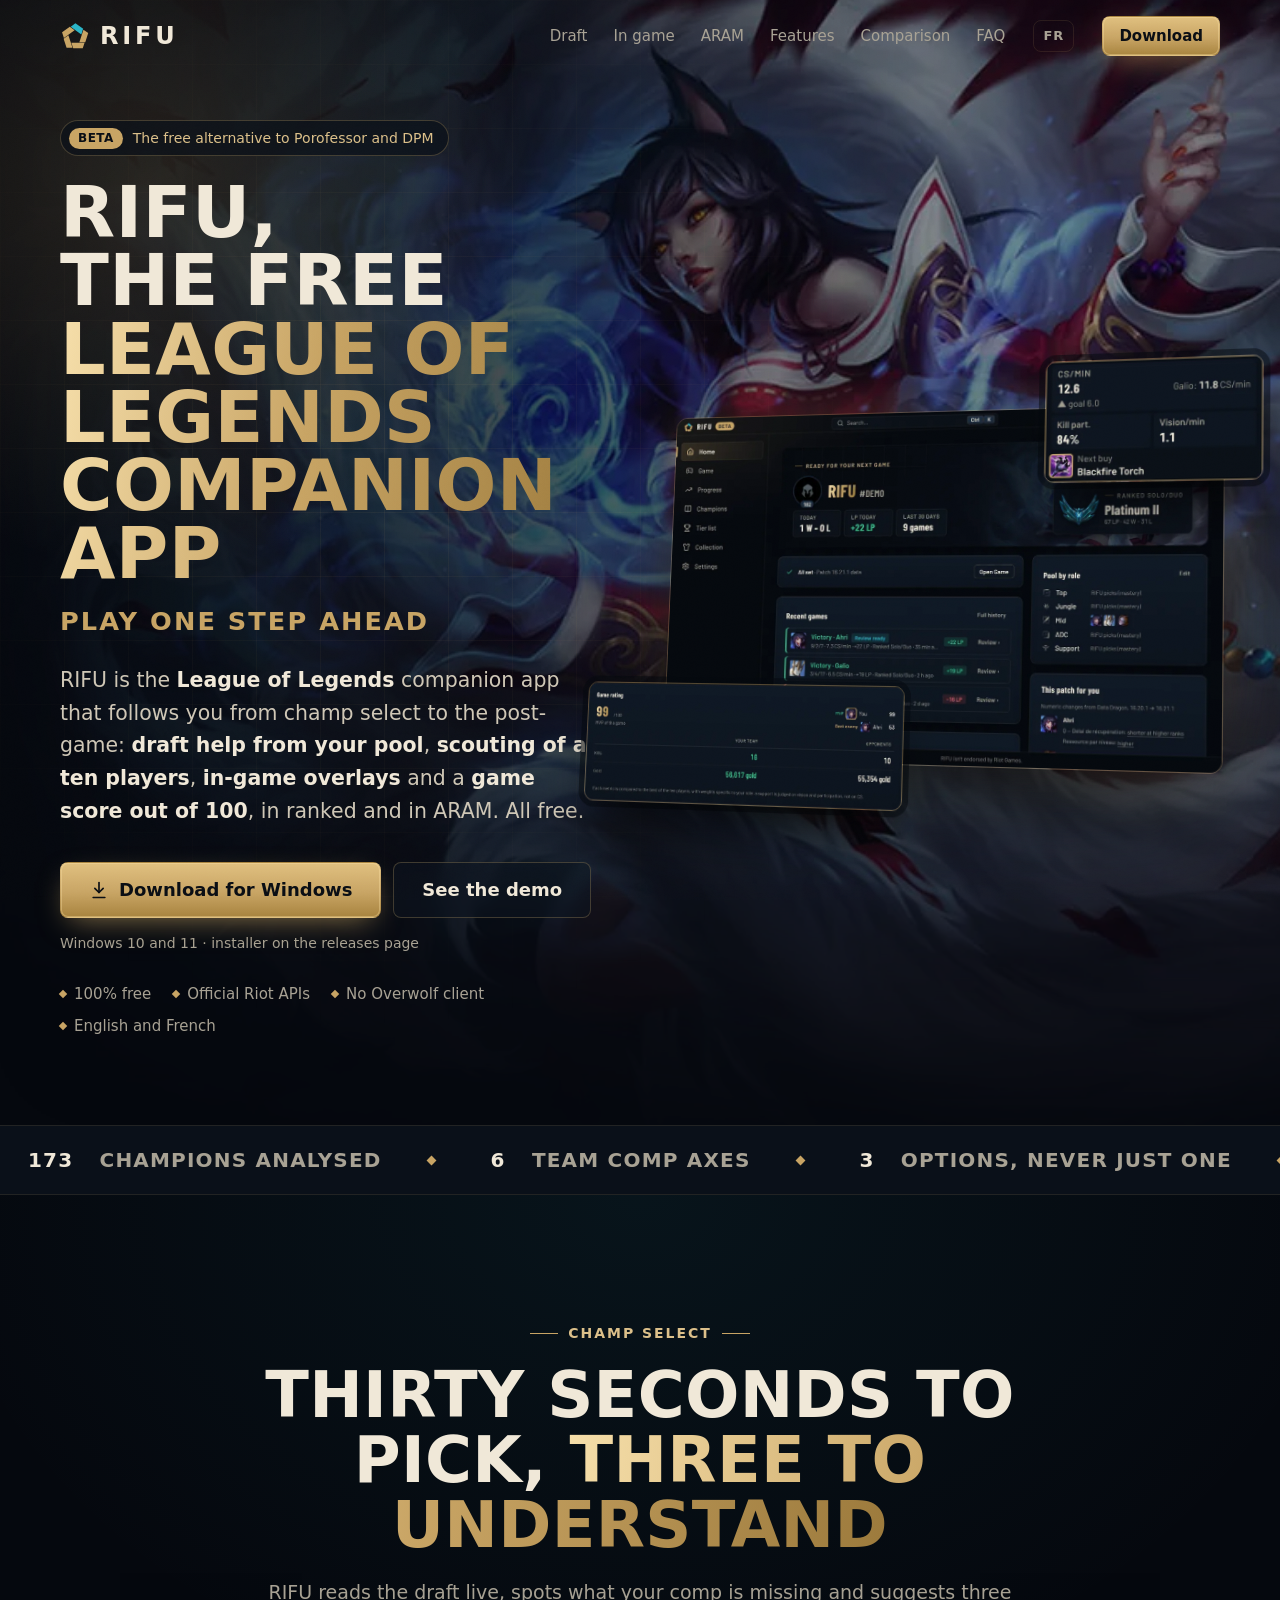
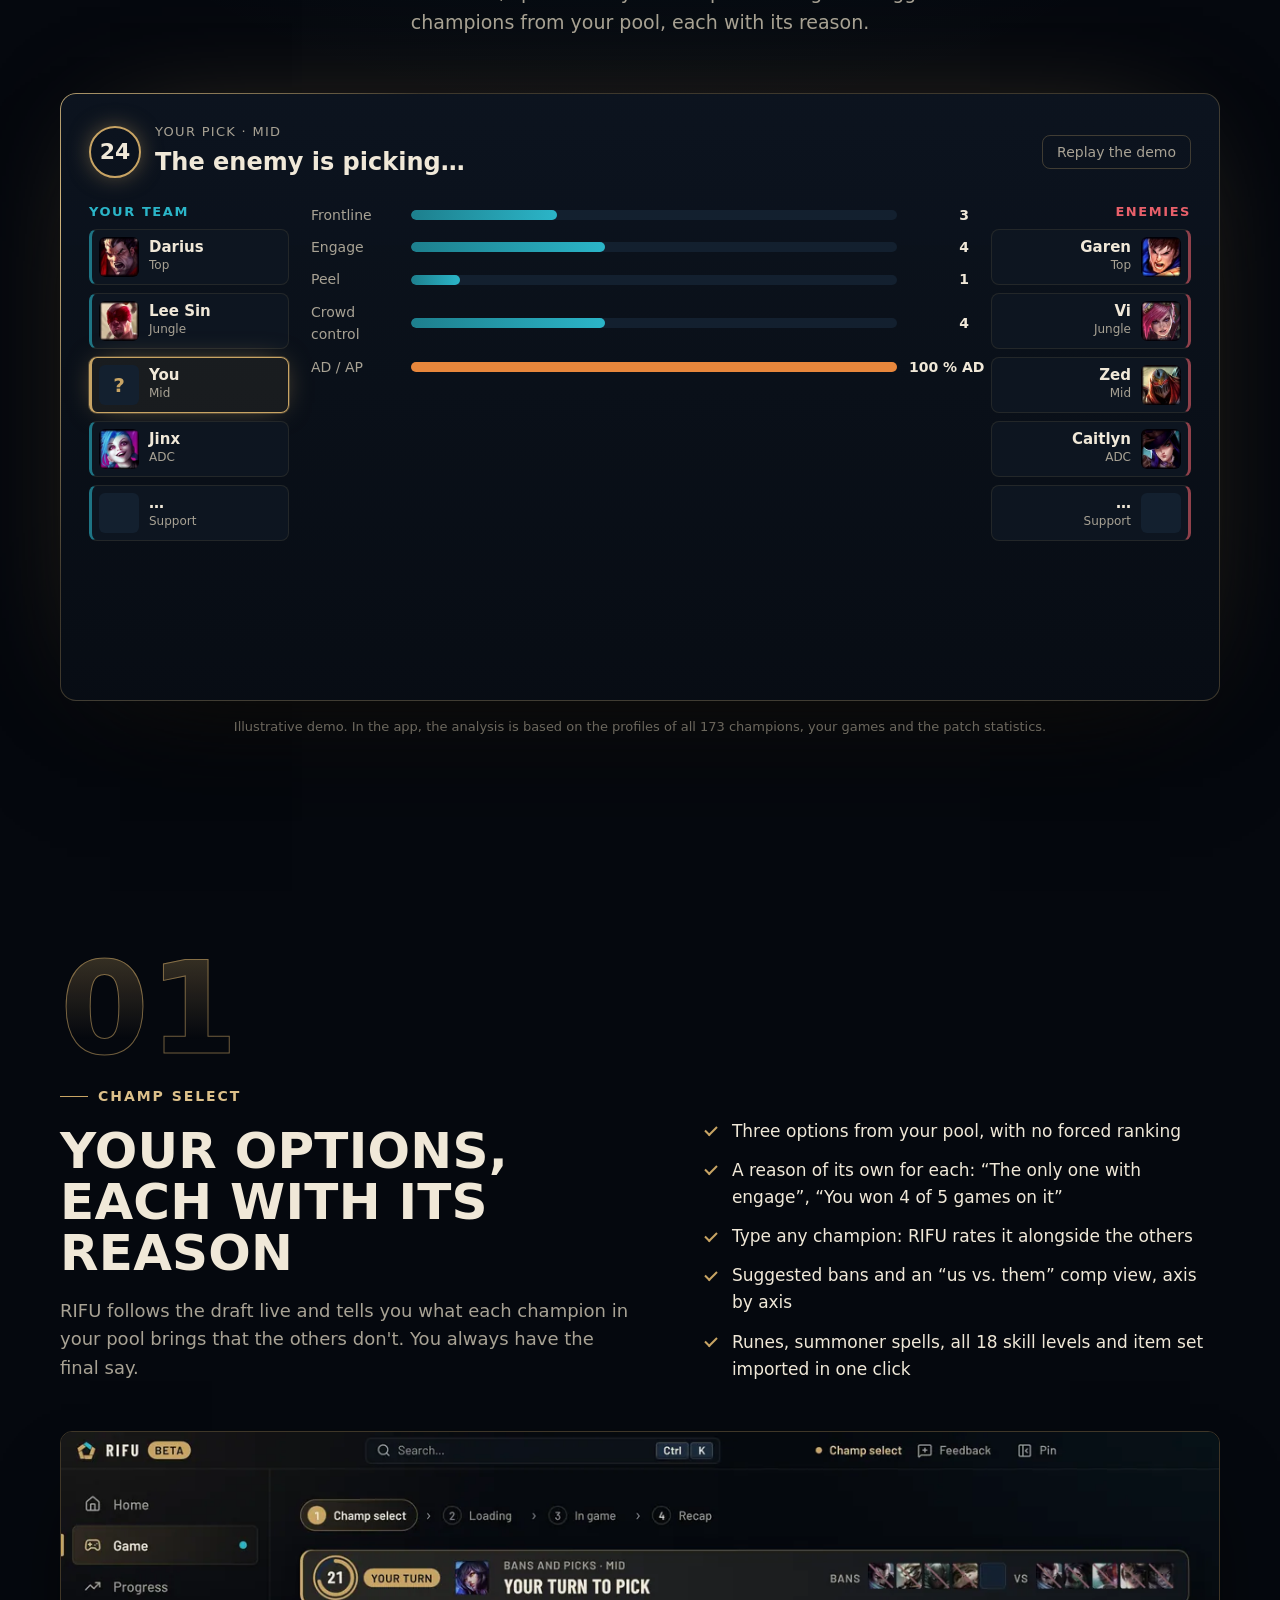
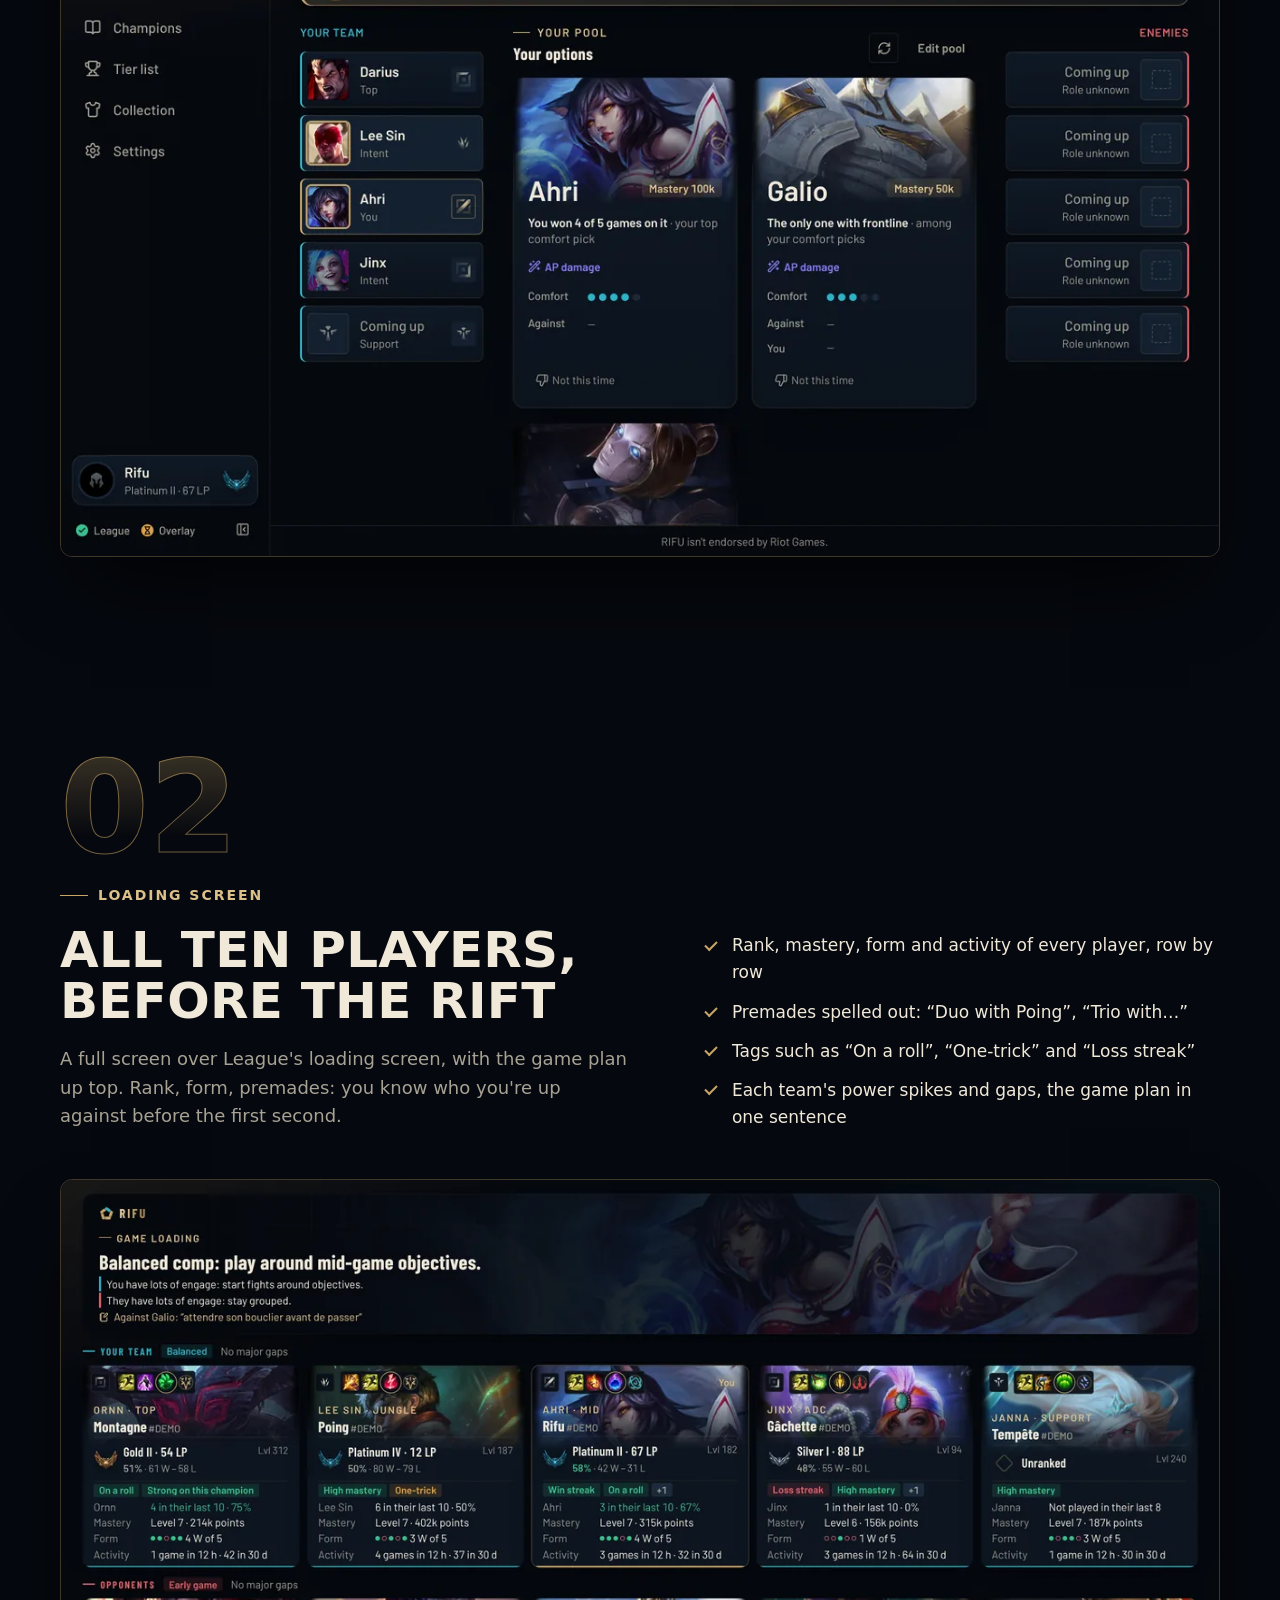
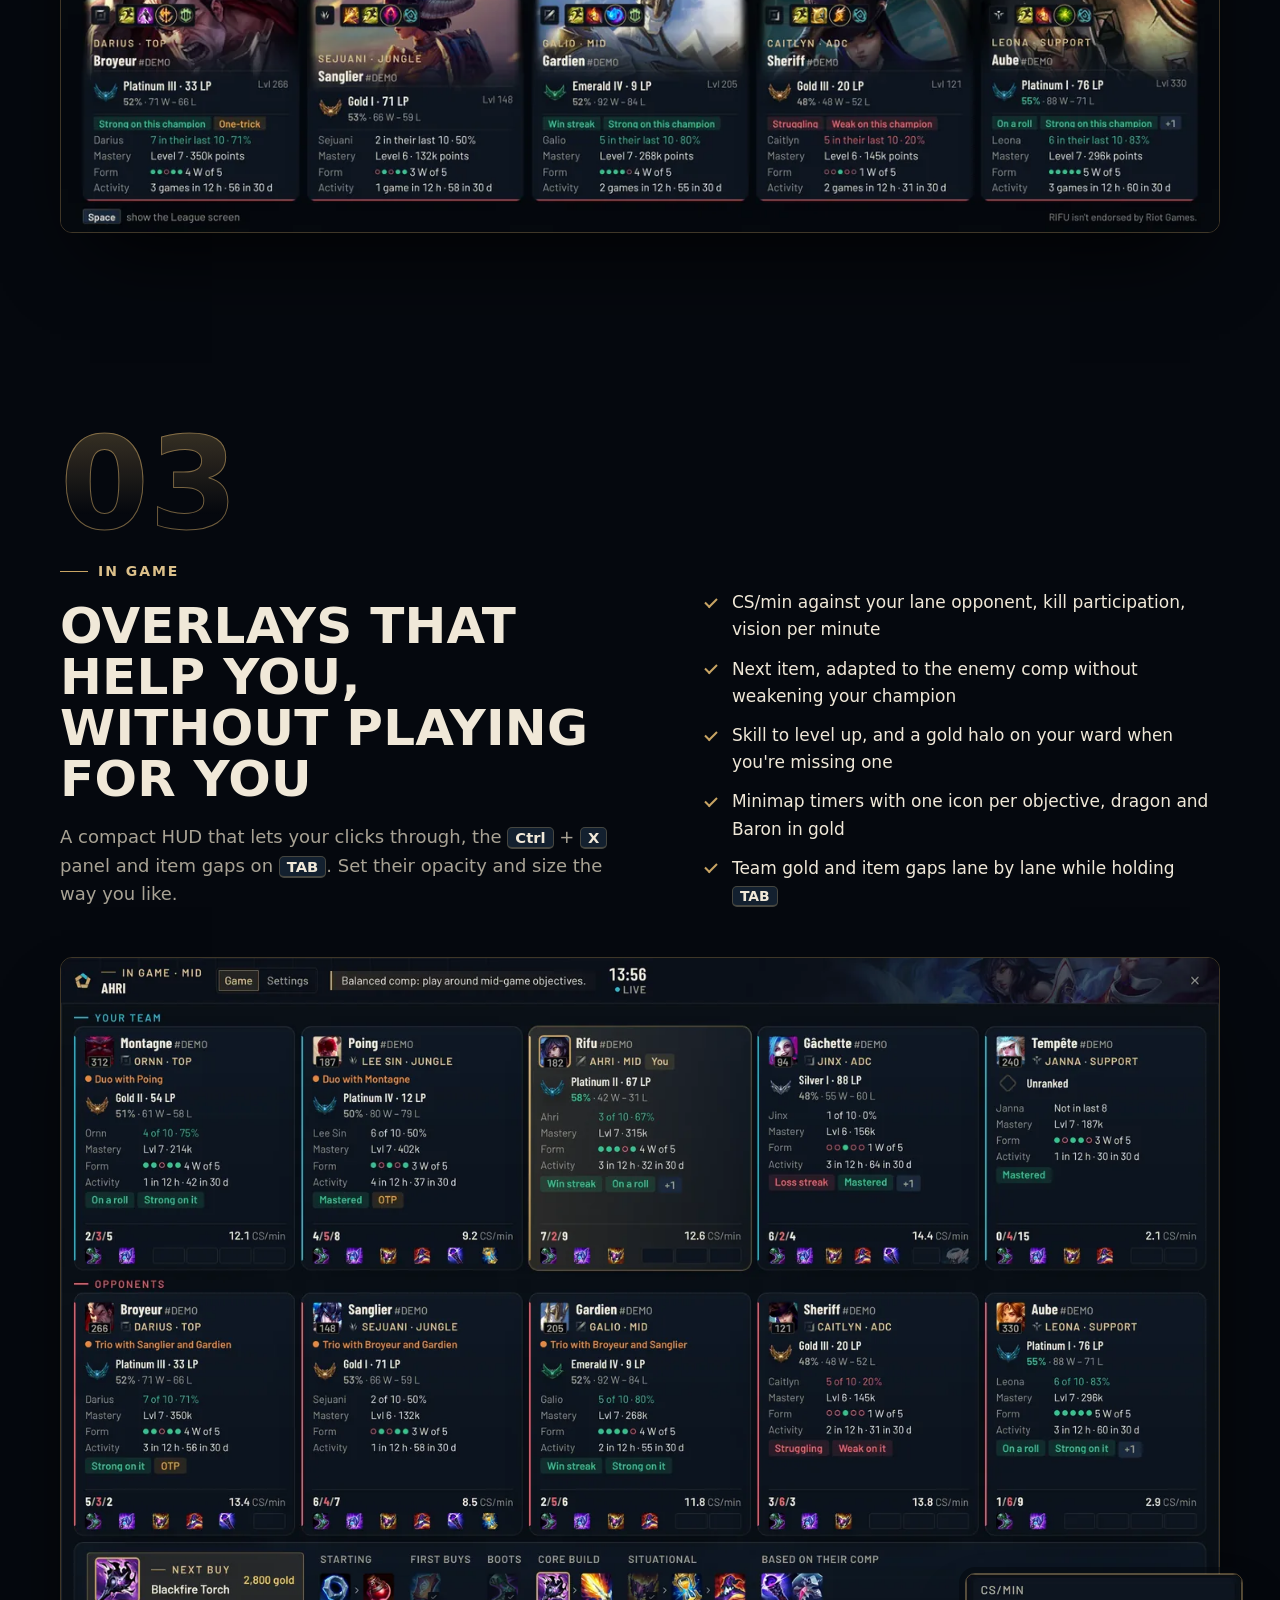
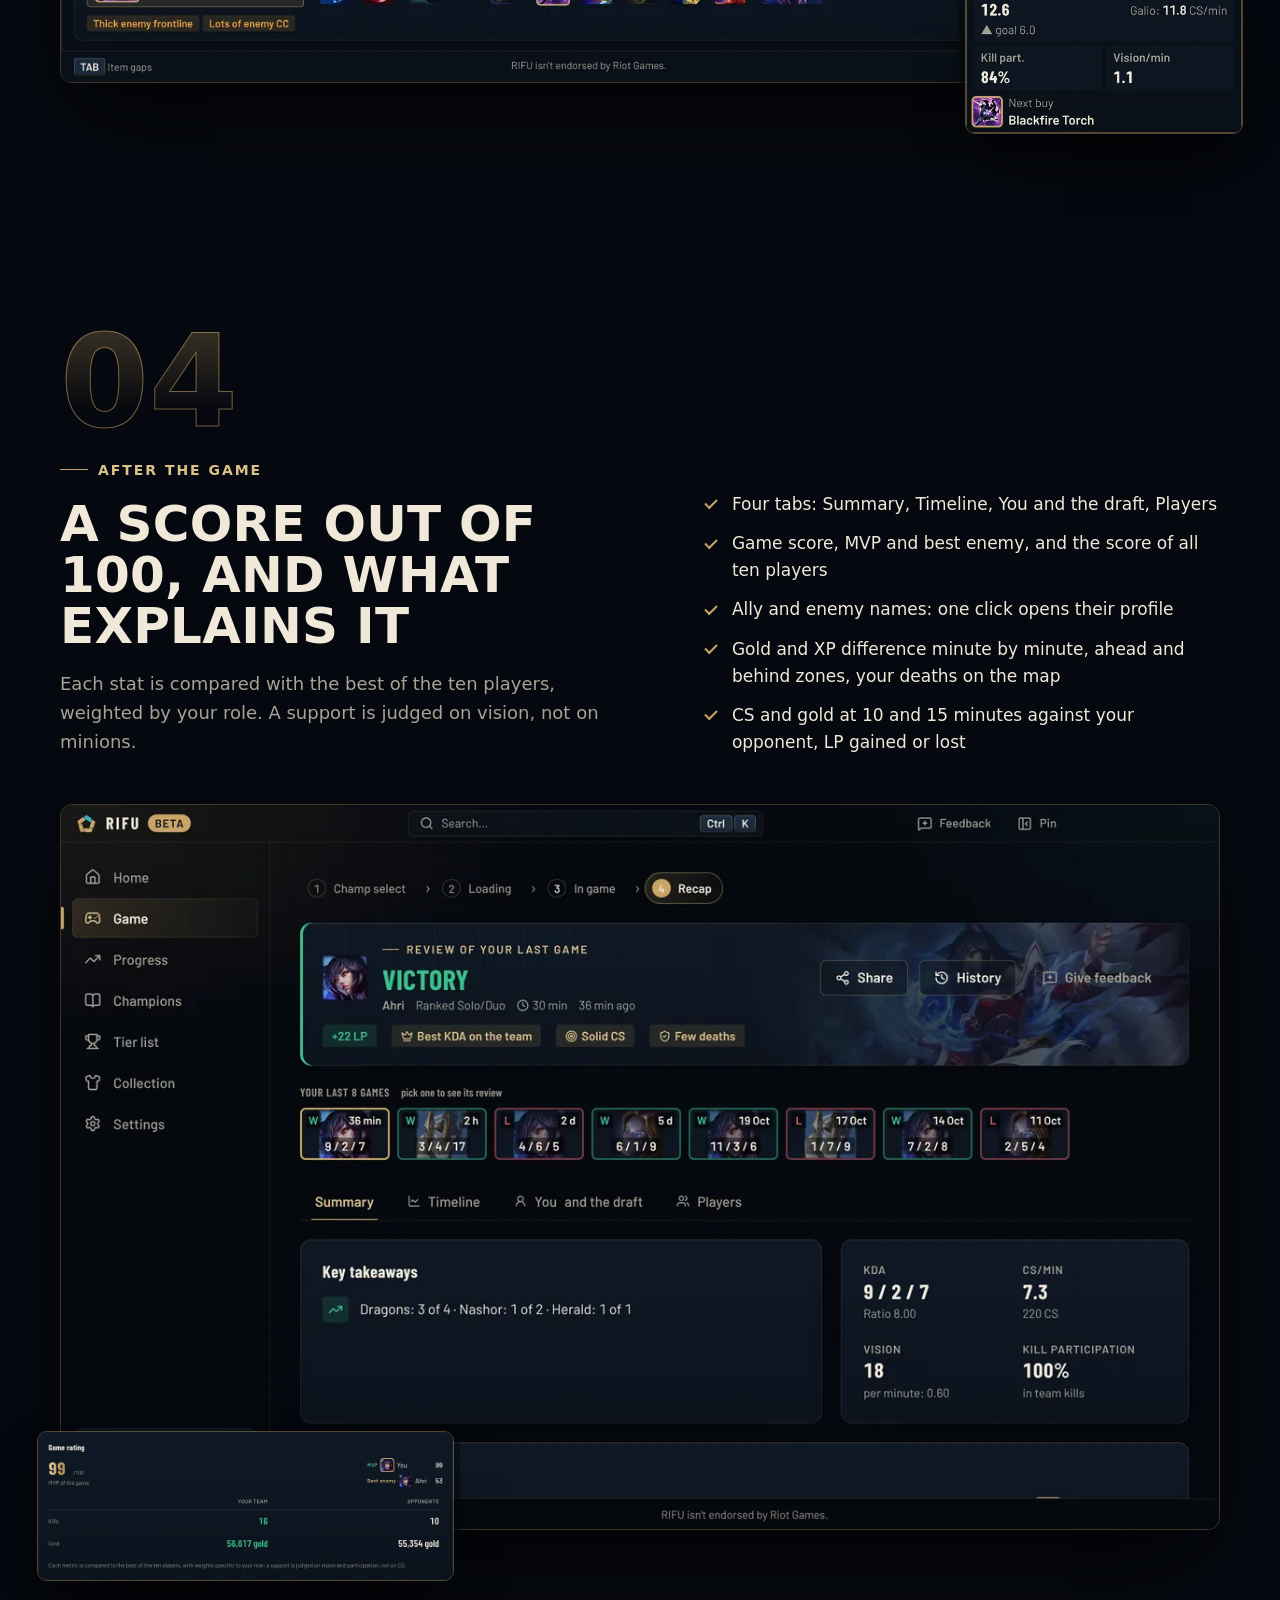
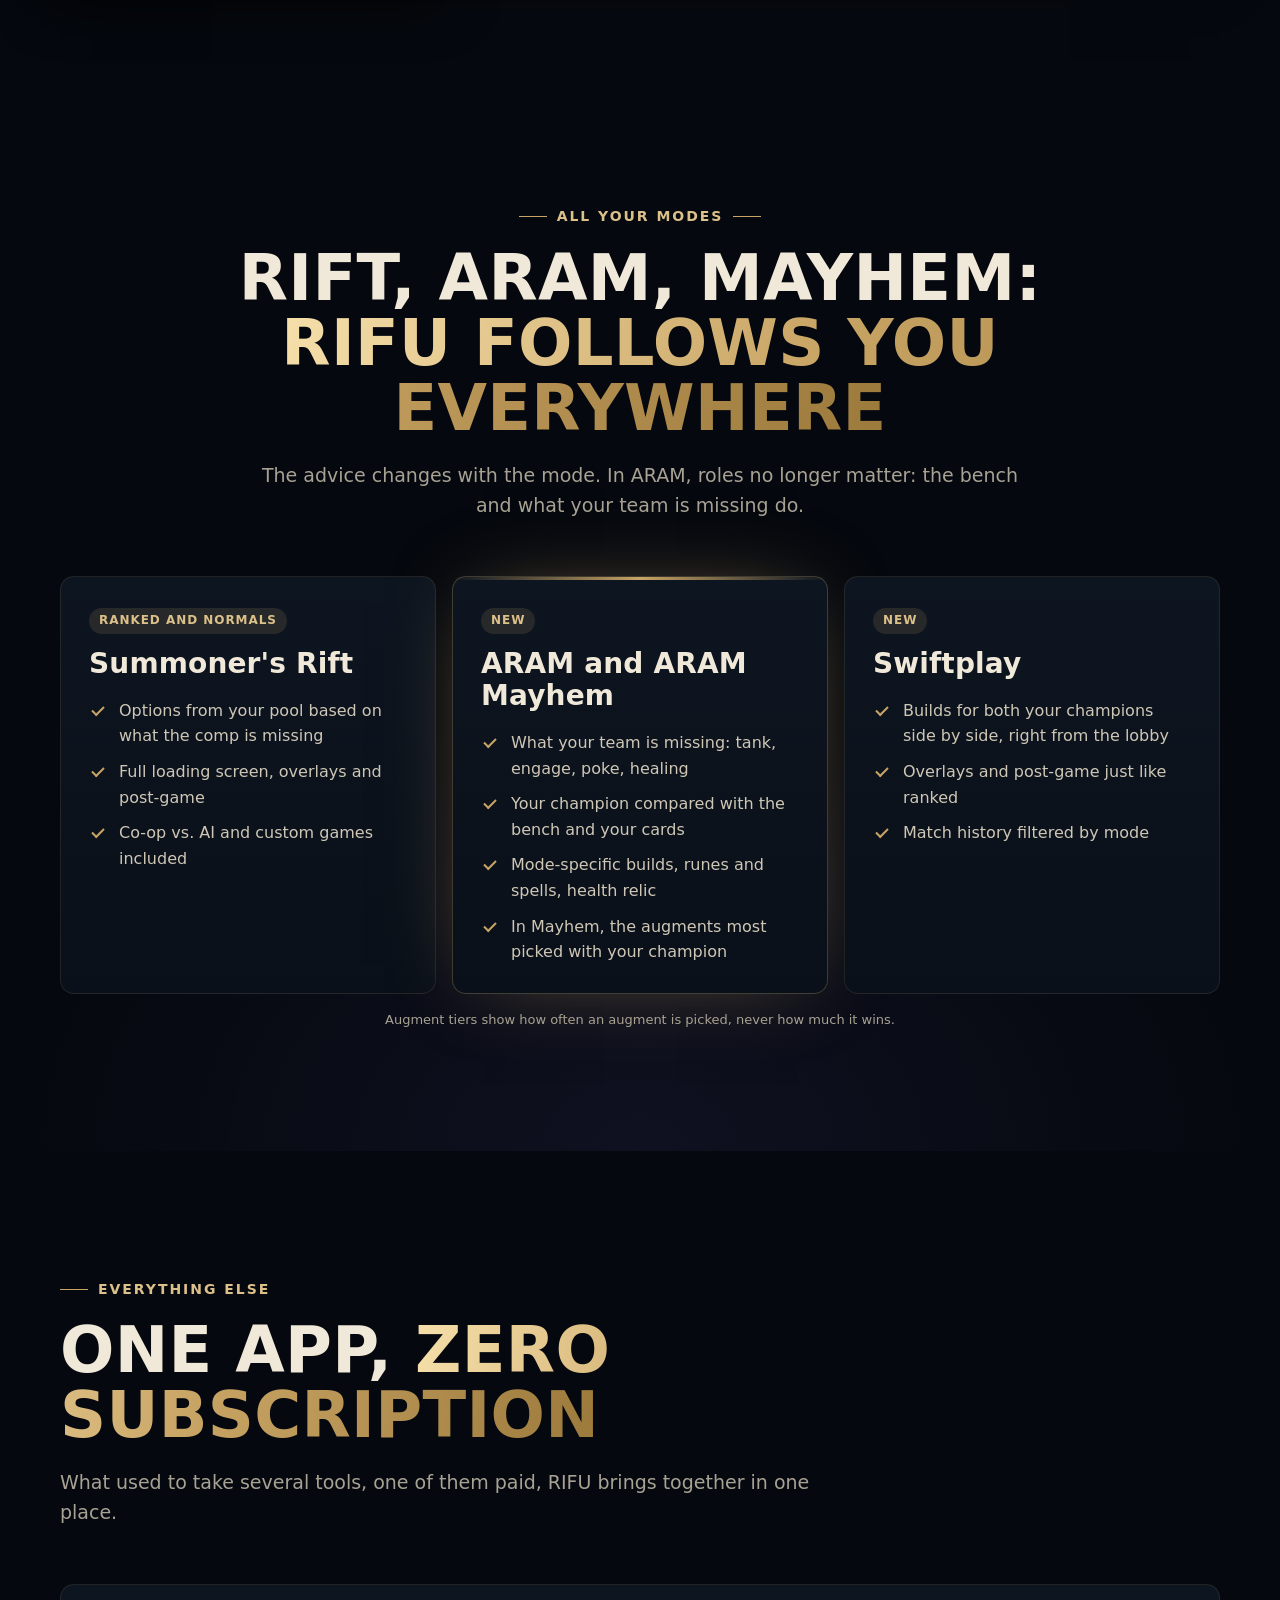
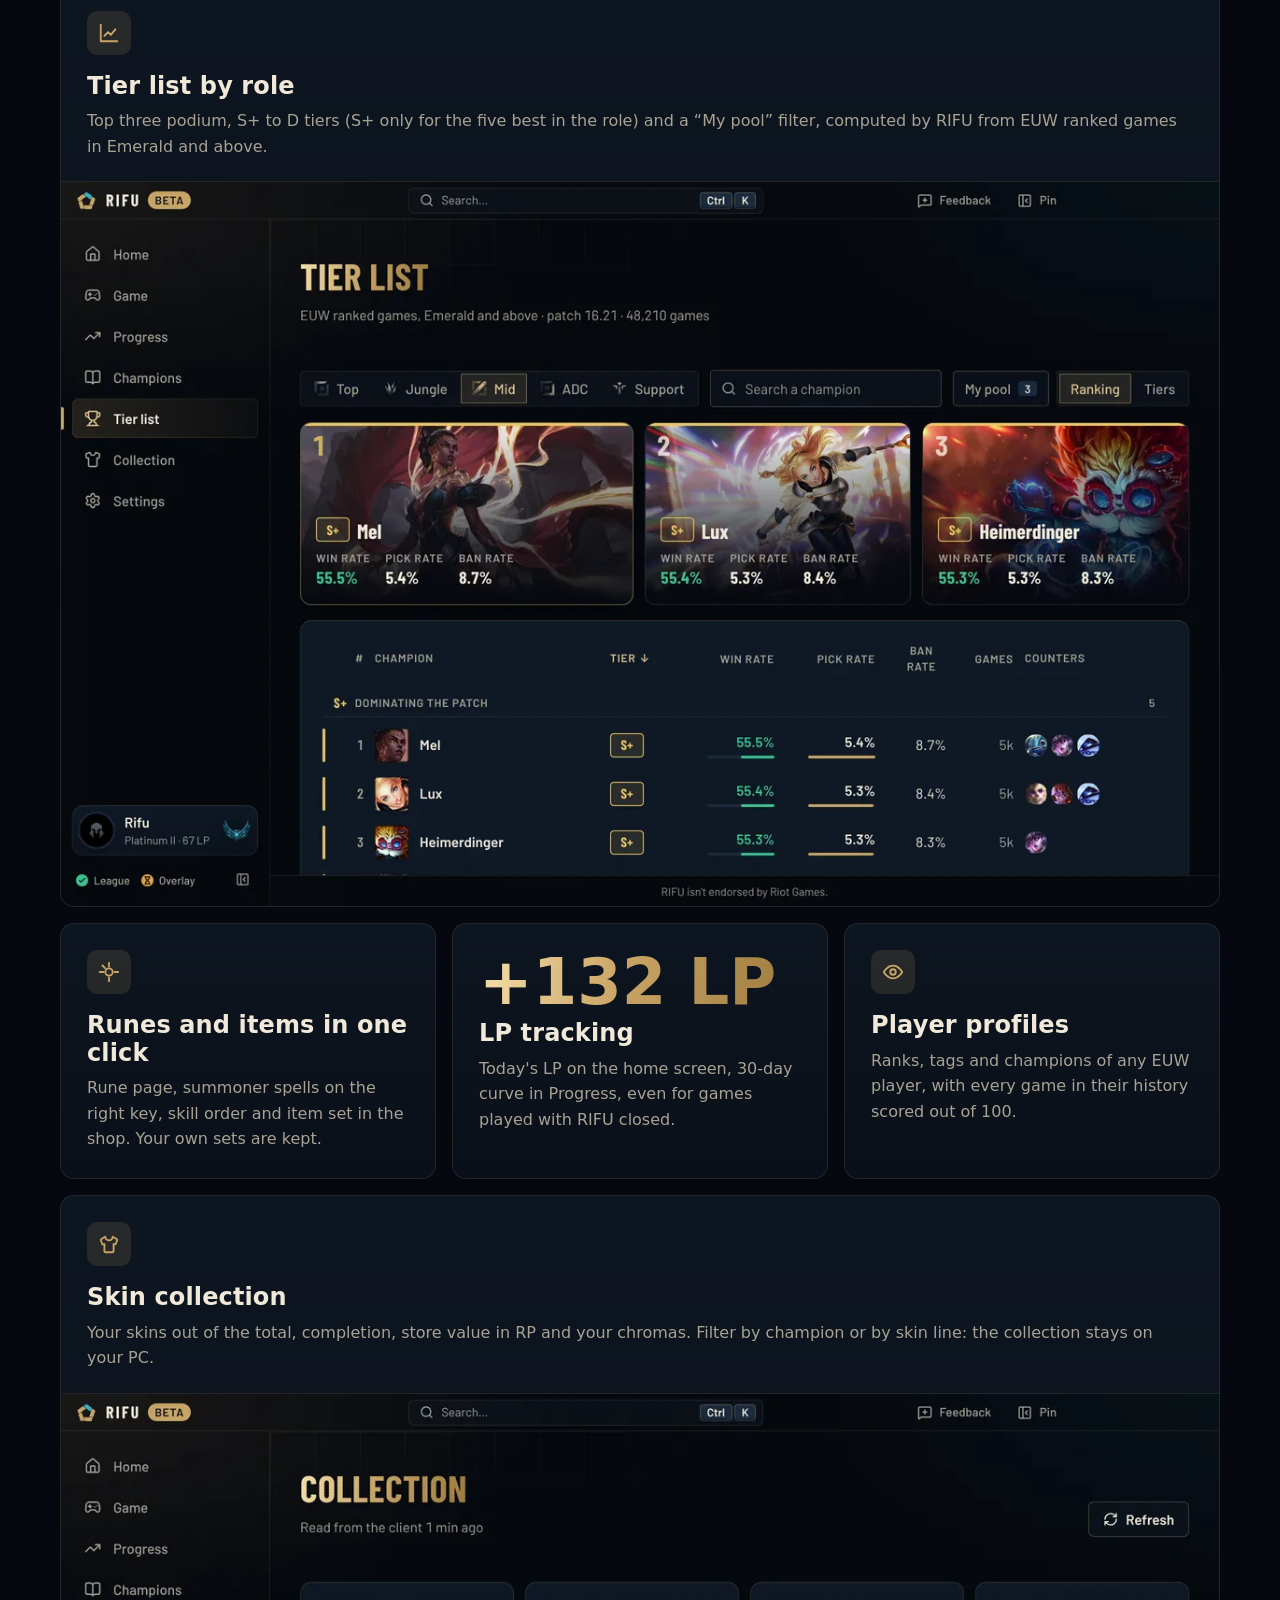
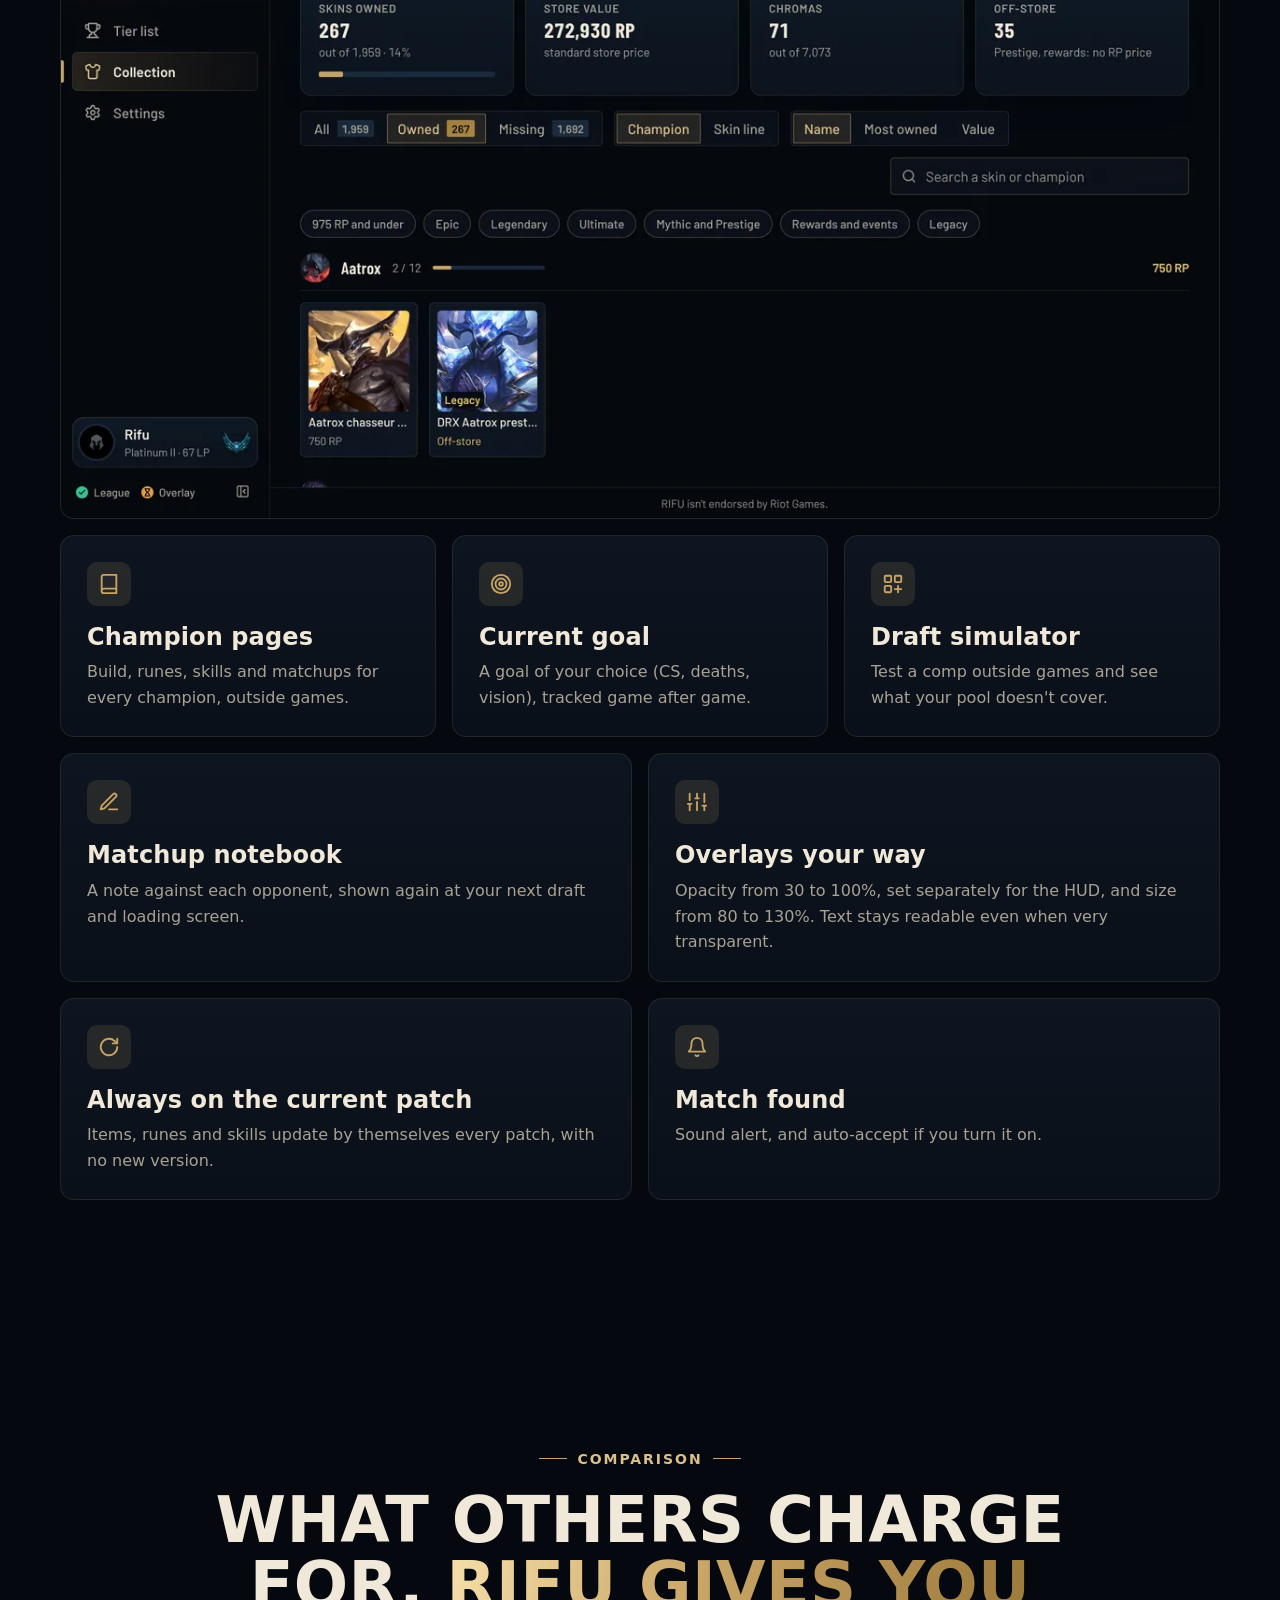
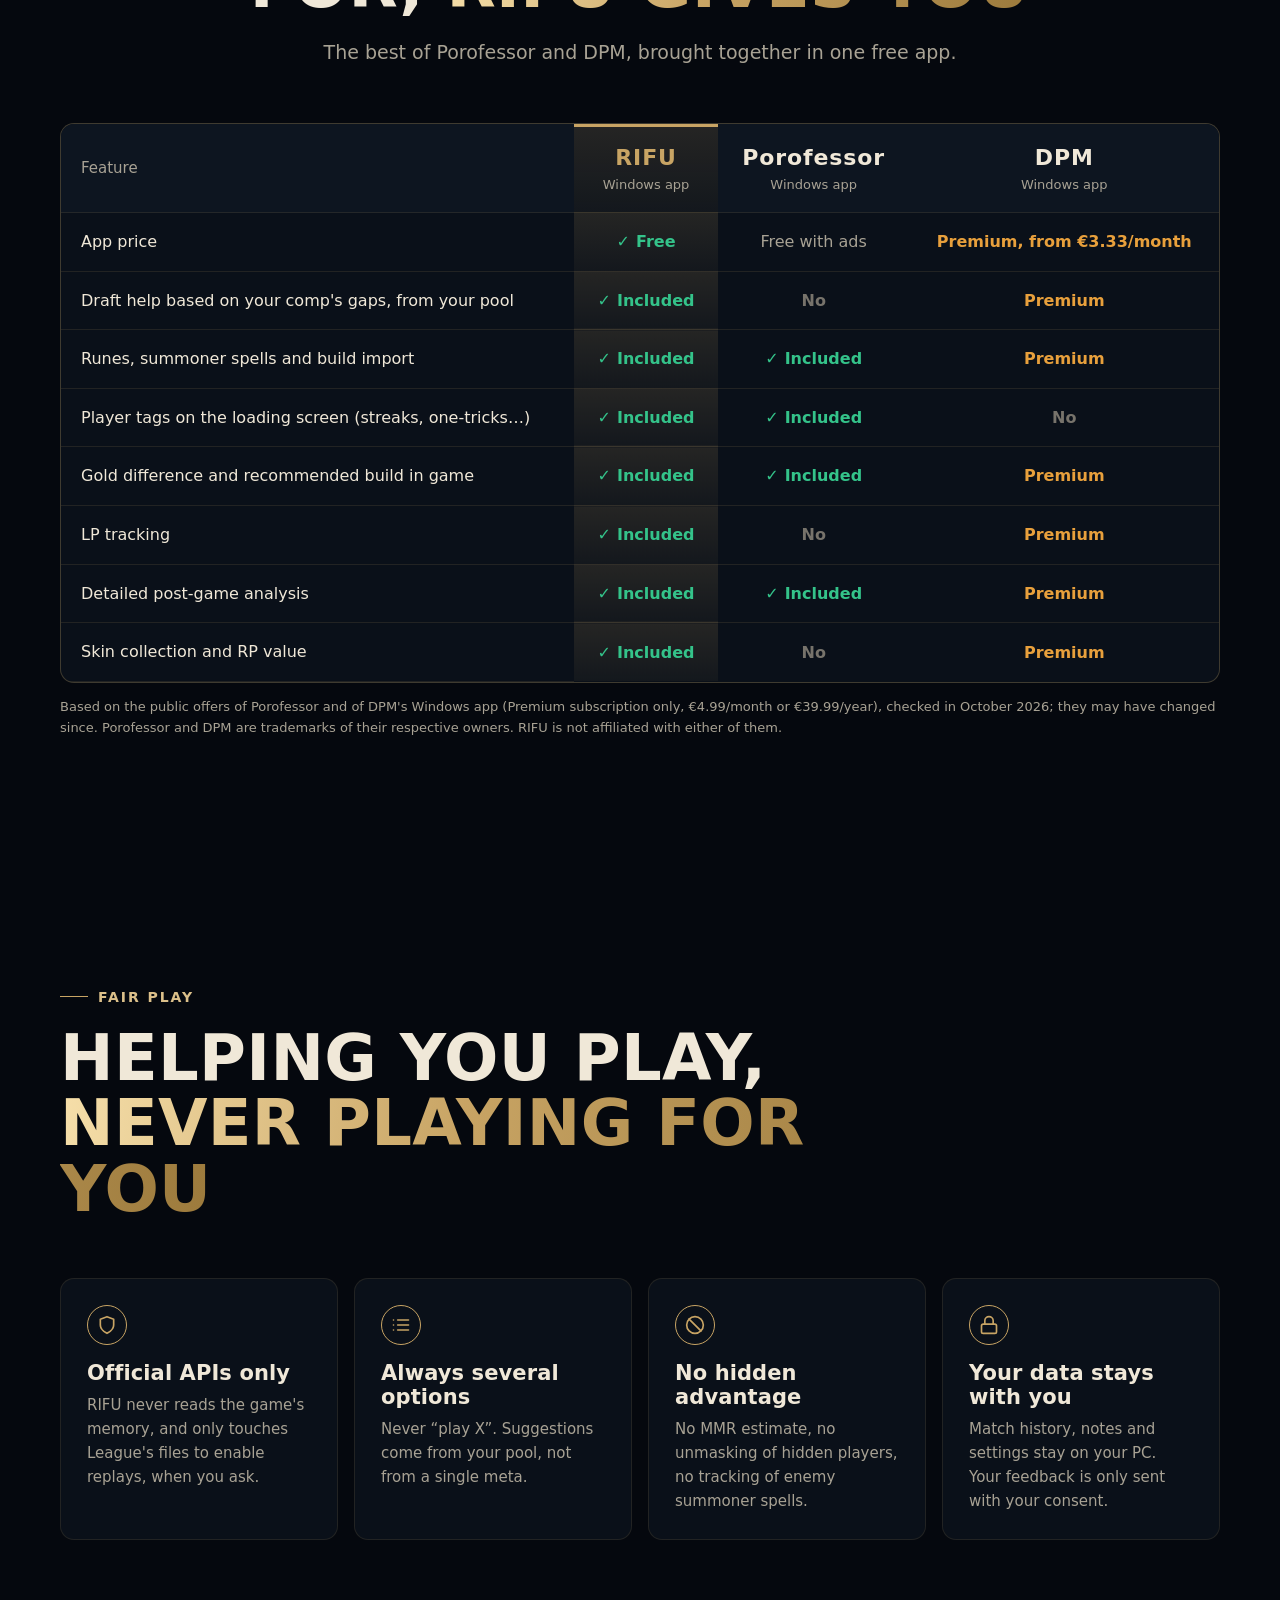
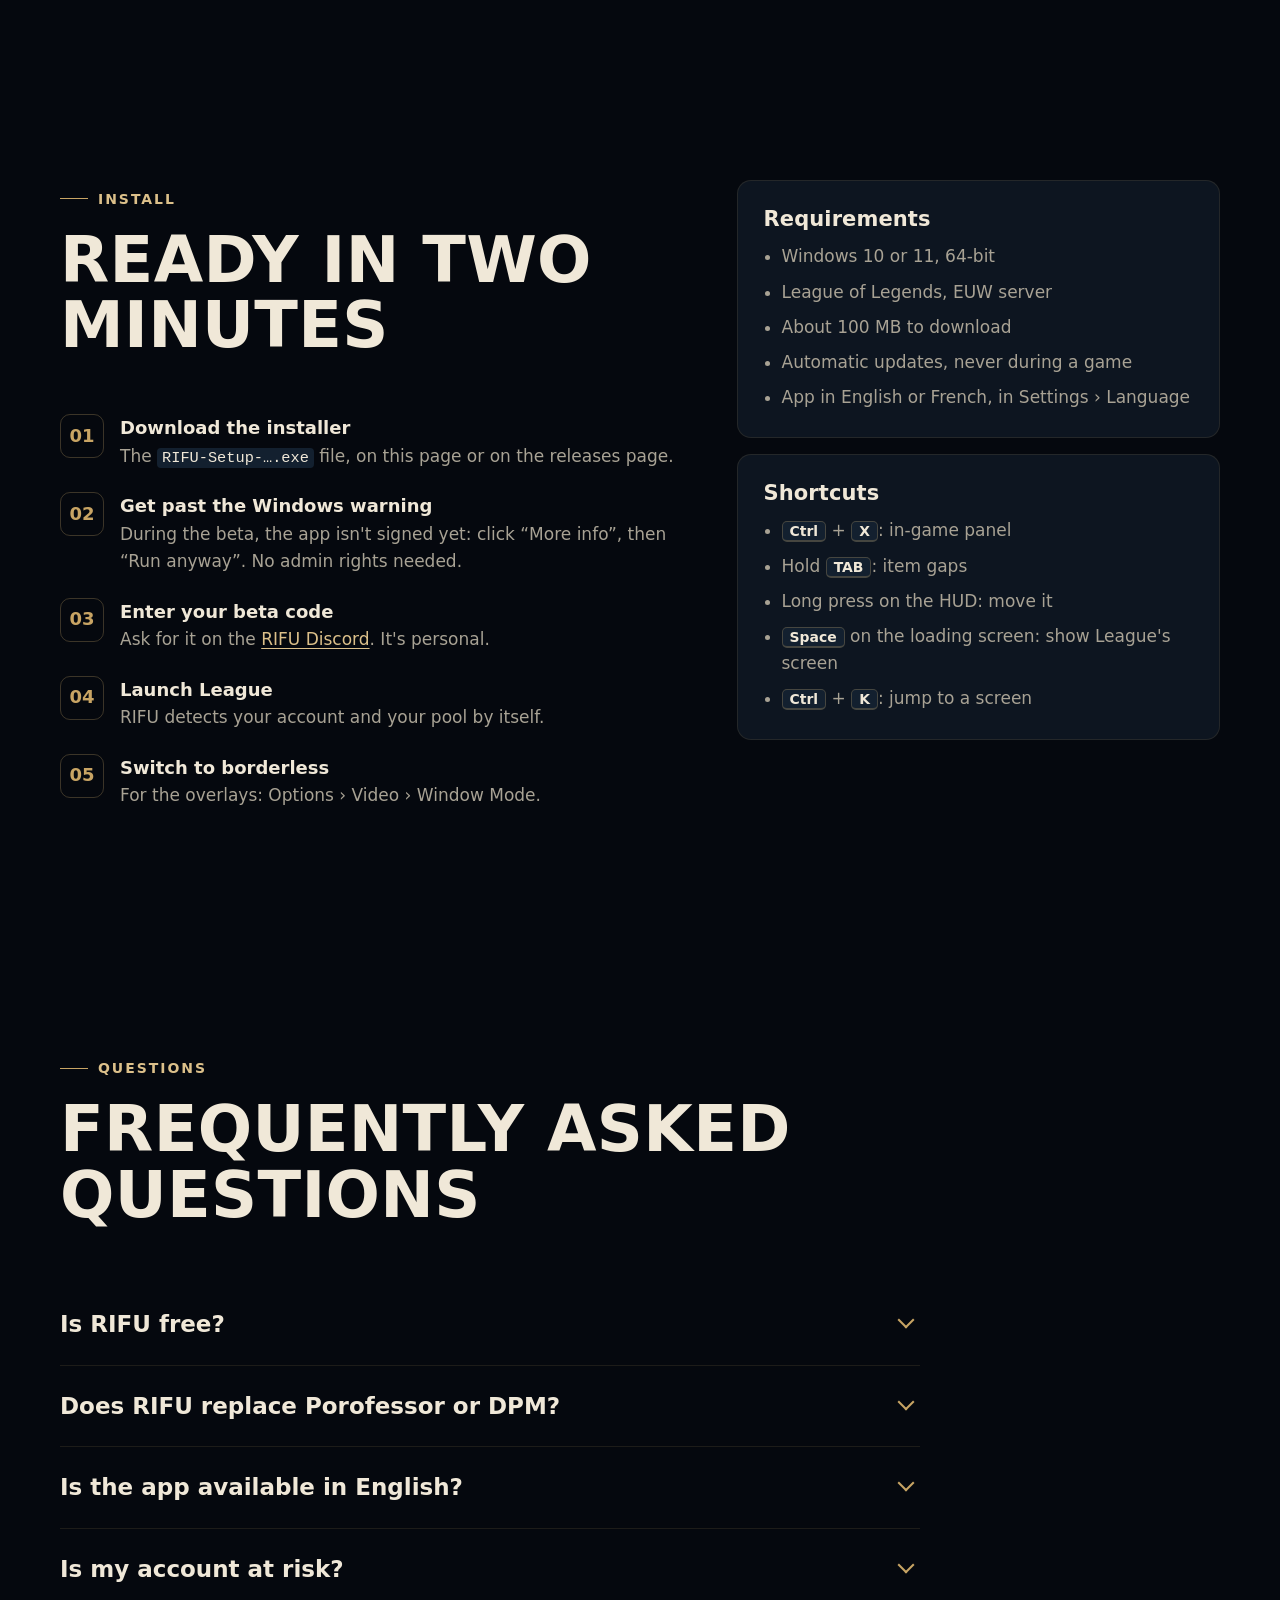
==== commit 5258fff3: "Site : phrase « pas d'information absente du client » remplacée L'écart d'or au TAB n'est pas dans l" ====
--- a/docs/en/index.html
+++ b/docs/en/index.html
@@ -583,7 +583,7 @@
           <details>
             <summary>Is my account at risk?</summary>
             <p>RIFU only uses the interfaces Riot provides to third-party apps: the Riot API, the League client API and the live game data. It never reads the game's memory, only touches League's files to enable replays when you ask, and never plays for you.</p>
-            <p>It follows Riot's rules for third-party apps: several options rather than a forced pick, no MMR estimate, no unmasking of hidden players in champ select, no information missing from the client that would give an advantage.</p>
+            <p>It follows Riot's rules for third-party apps: several options rather than a forced pick, no MMR estimate, no unmasking of hidden players in champ select, no tracking of enemy summoner spells or ultimates.</p>
           </details>
           <details>
             <summary>How do I get a beta code?</summary>
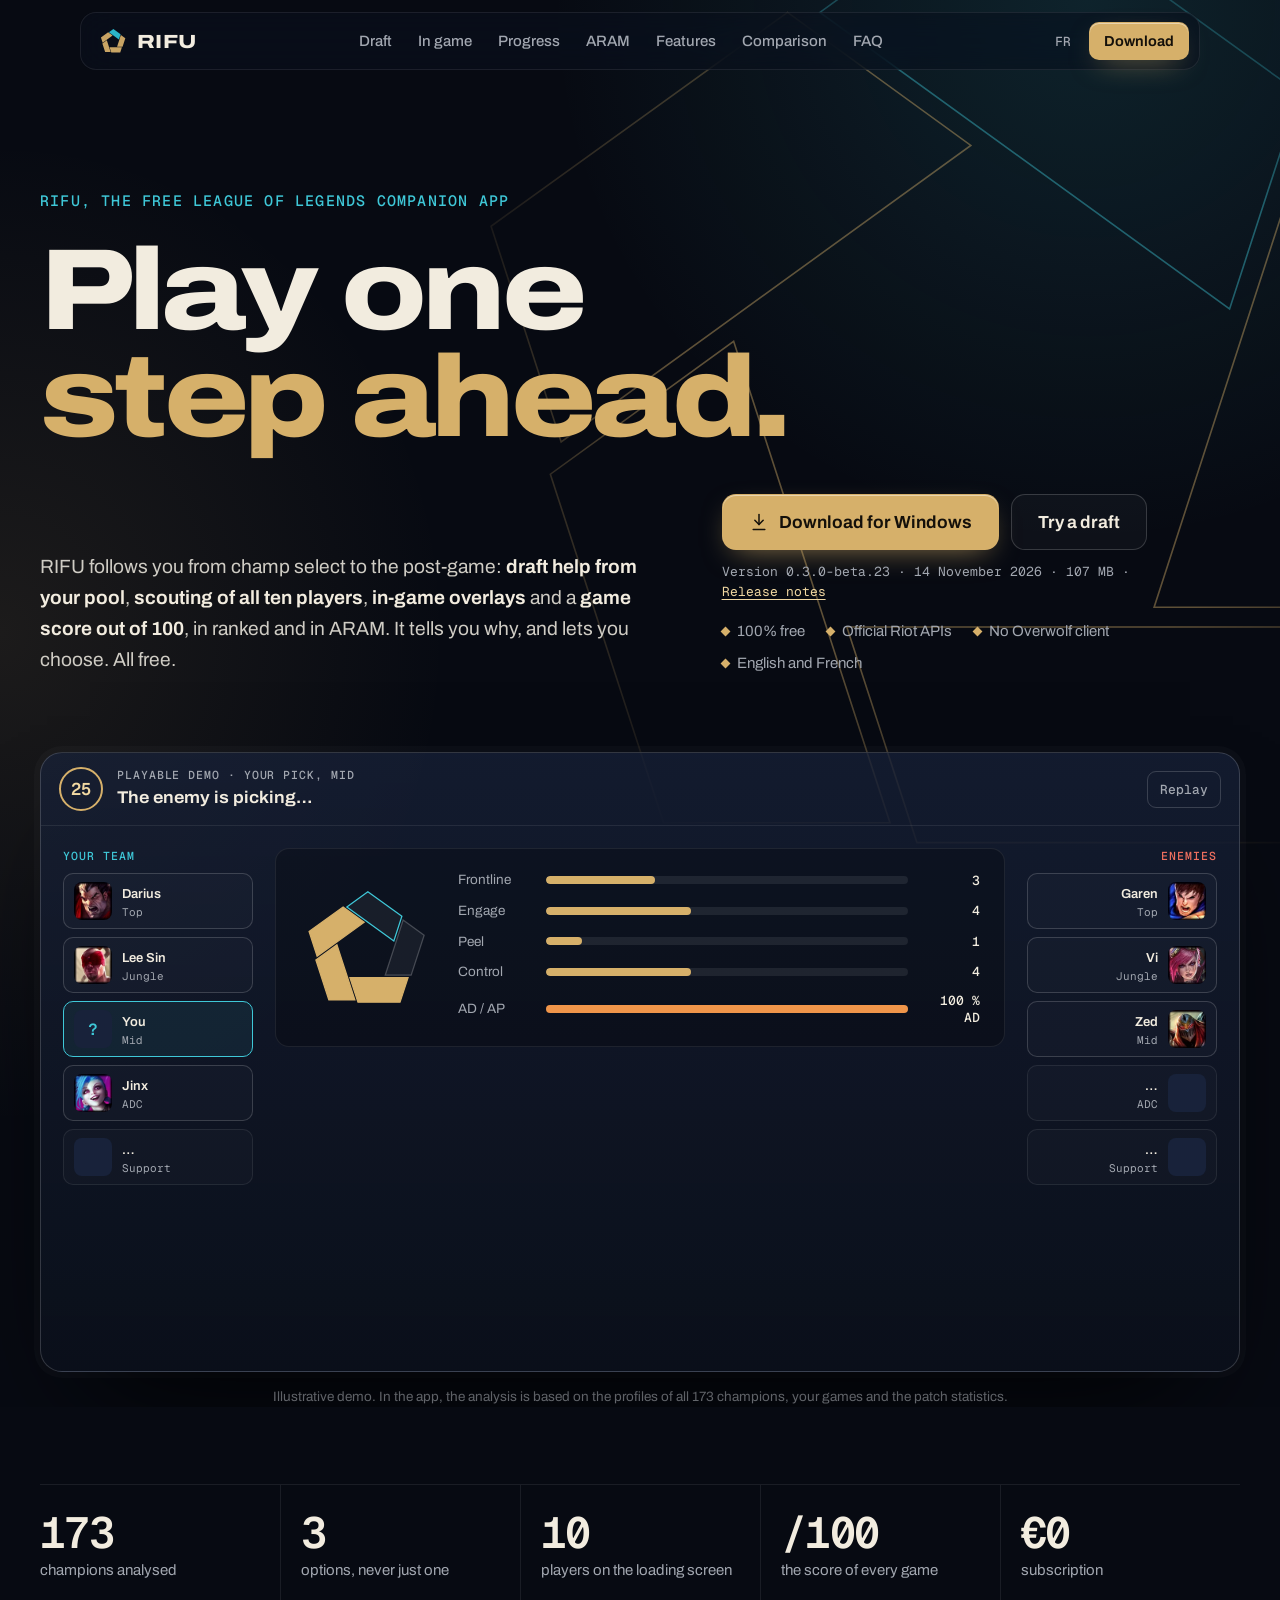
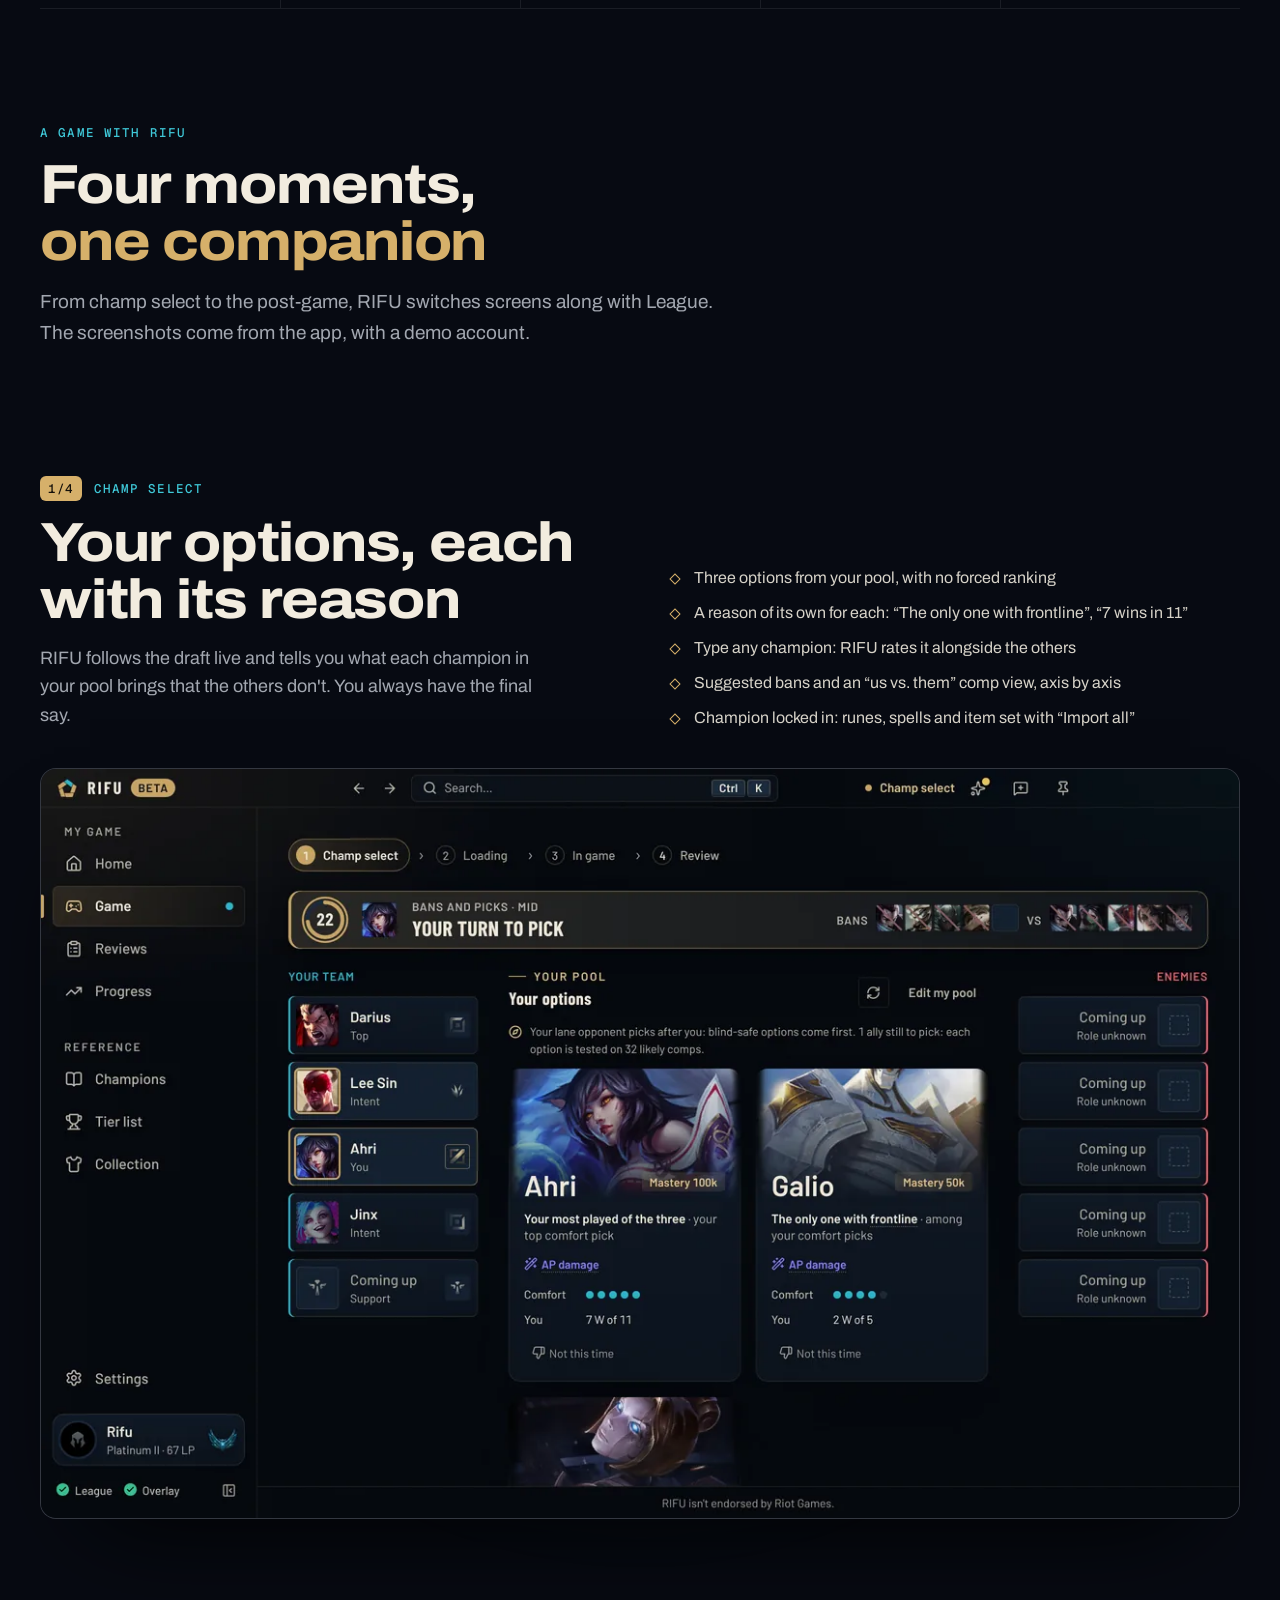
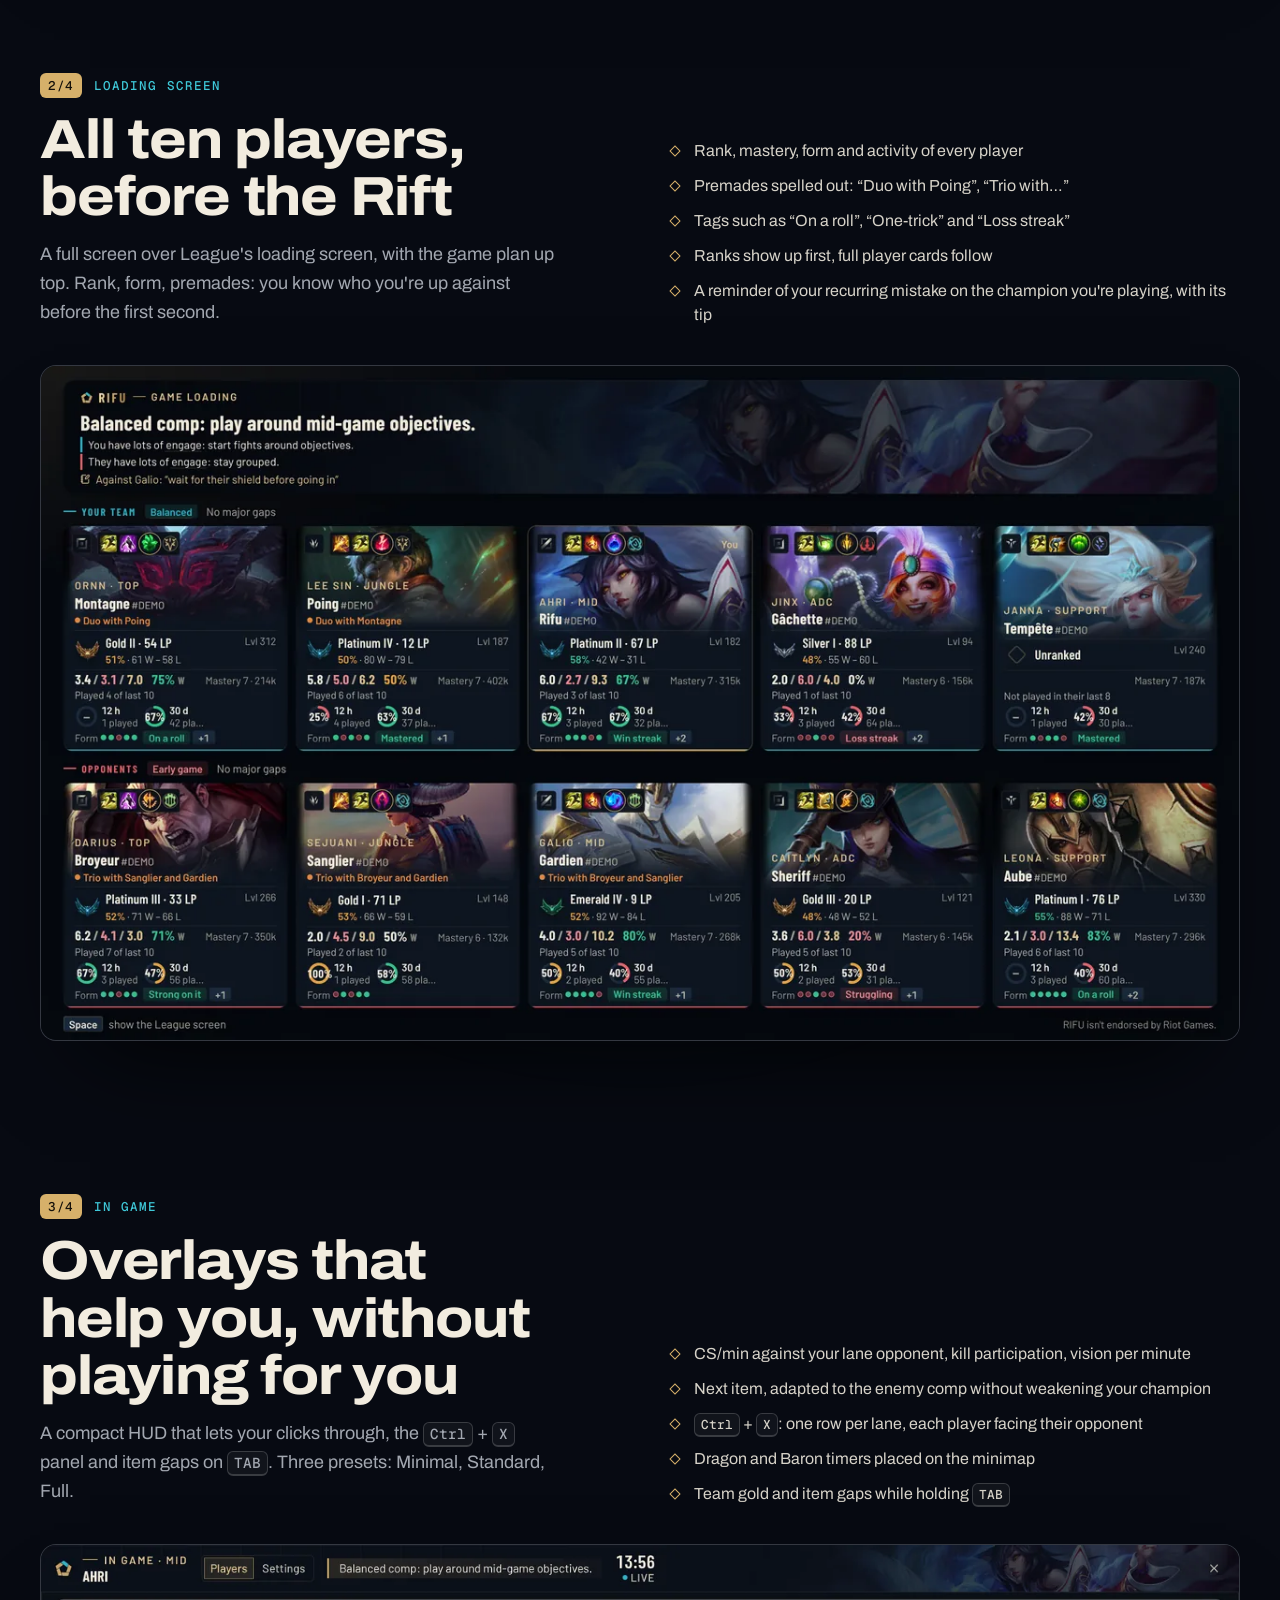
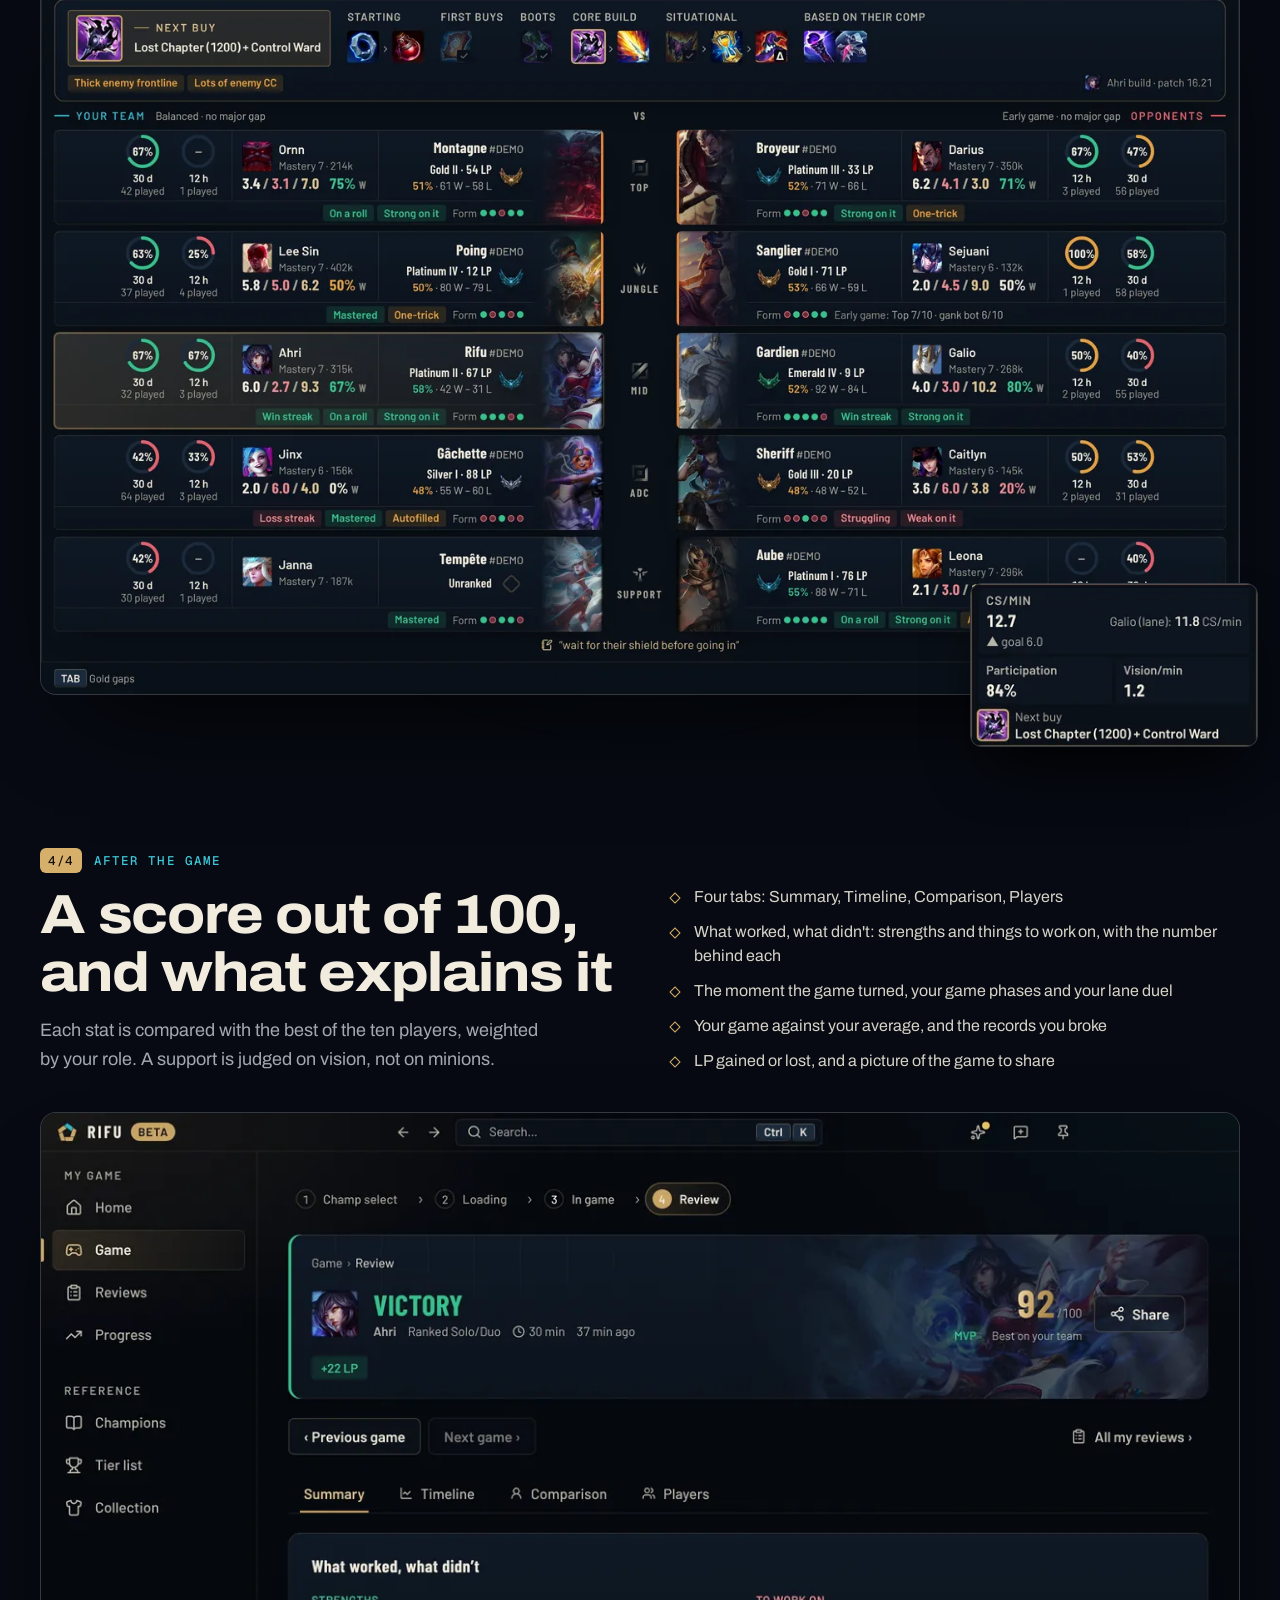
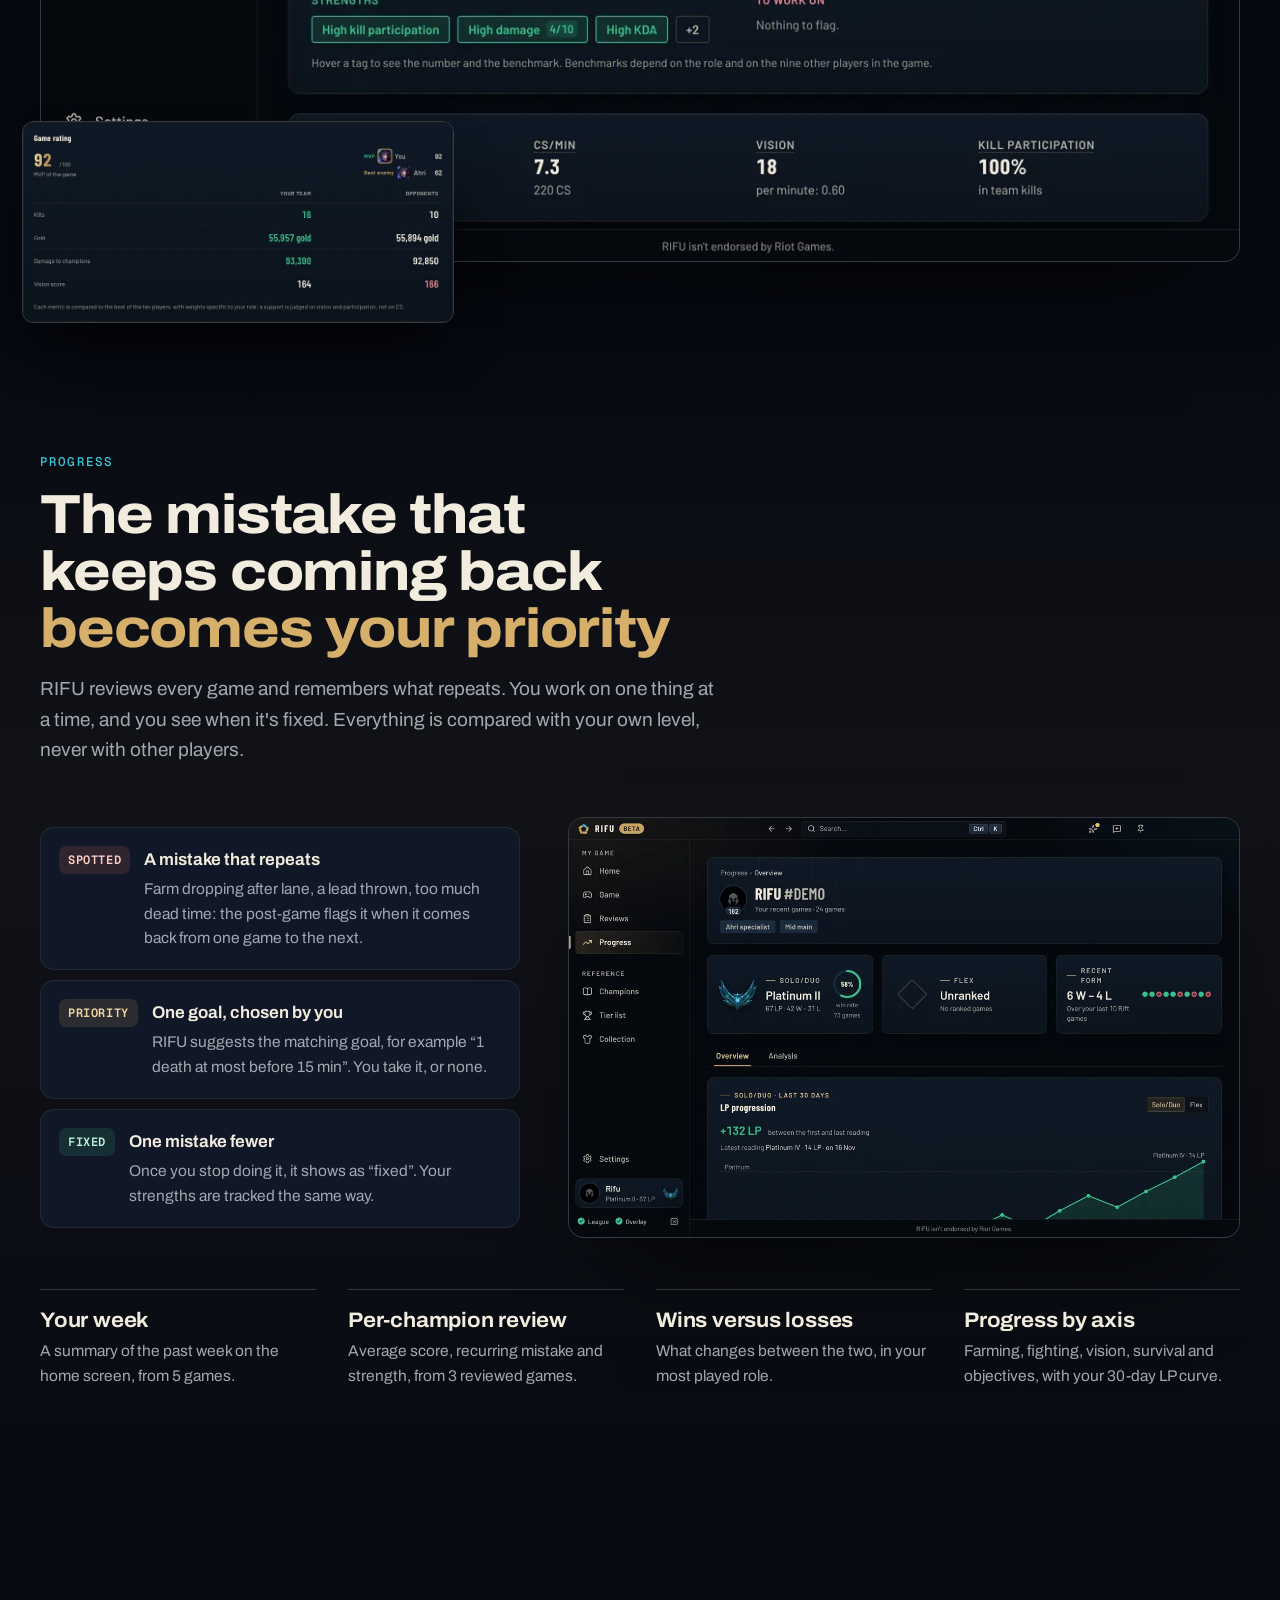
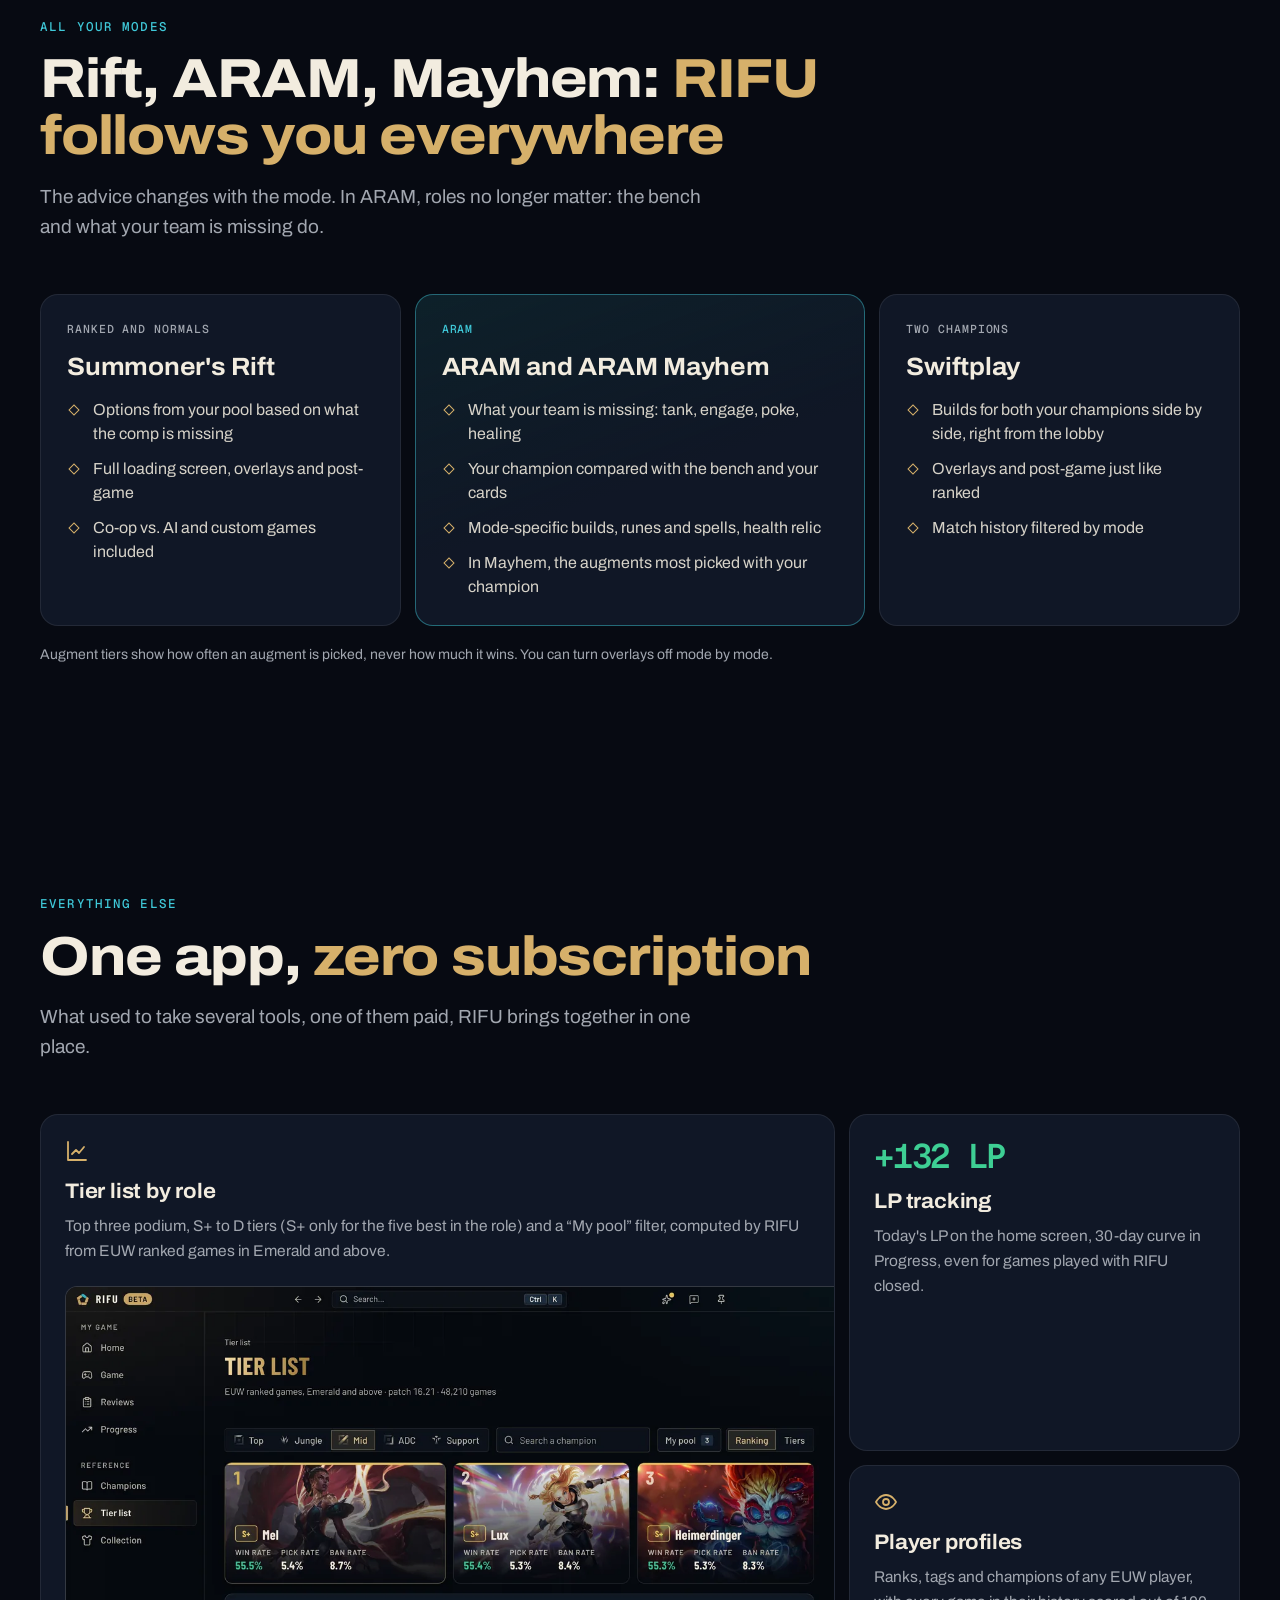
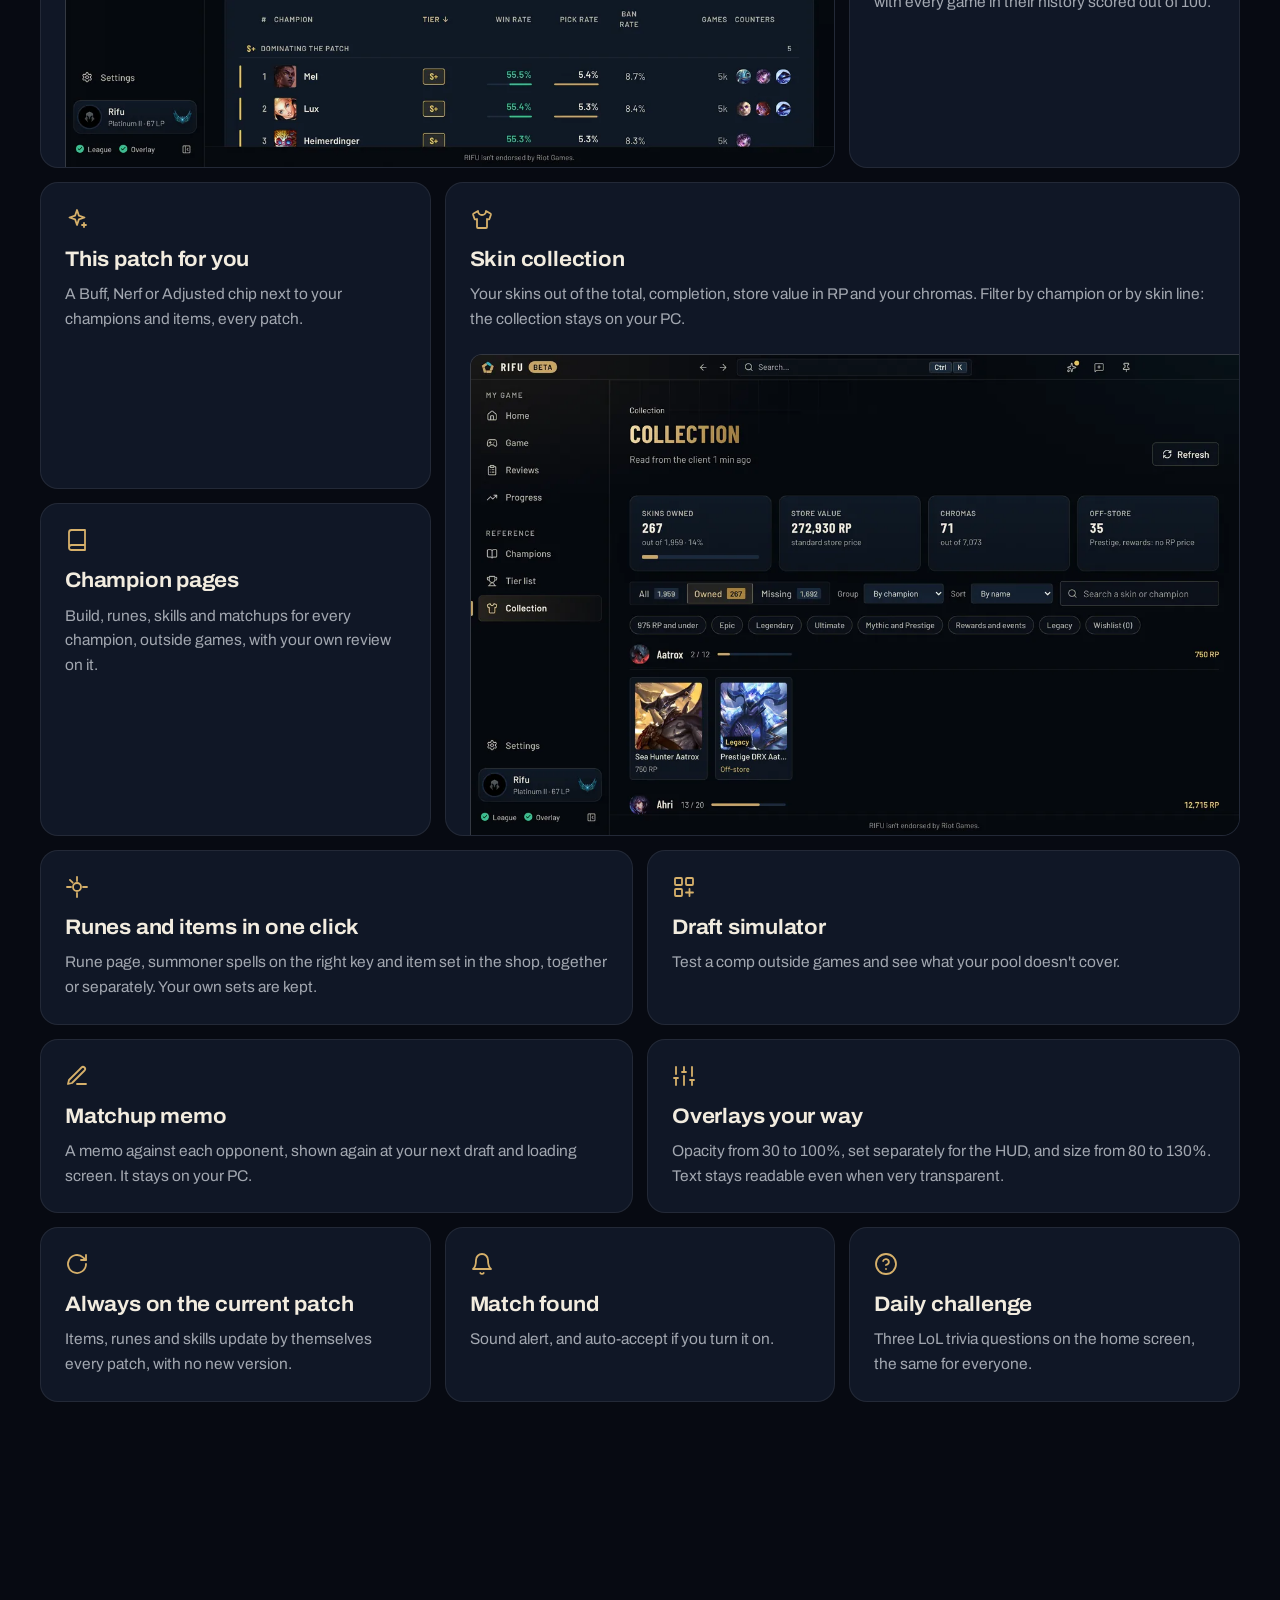
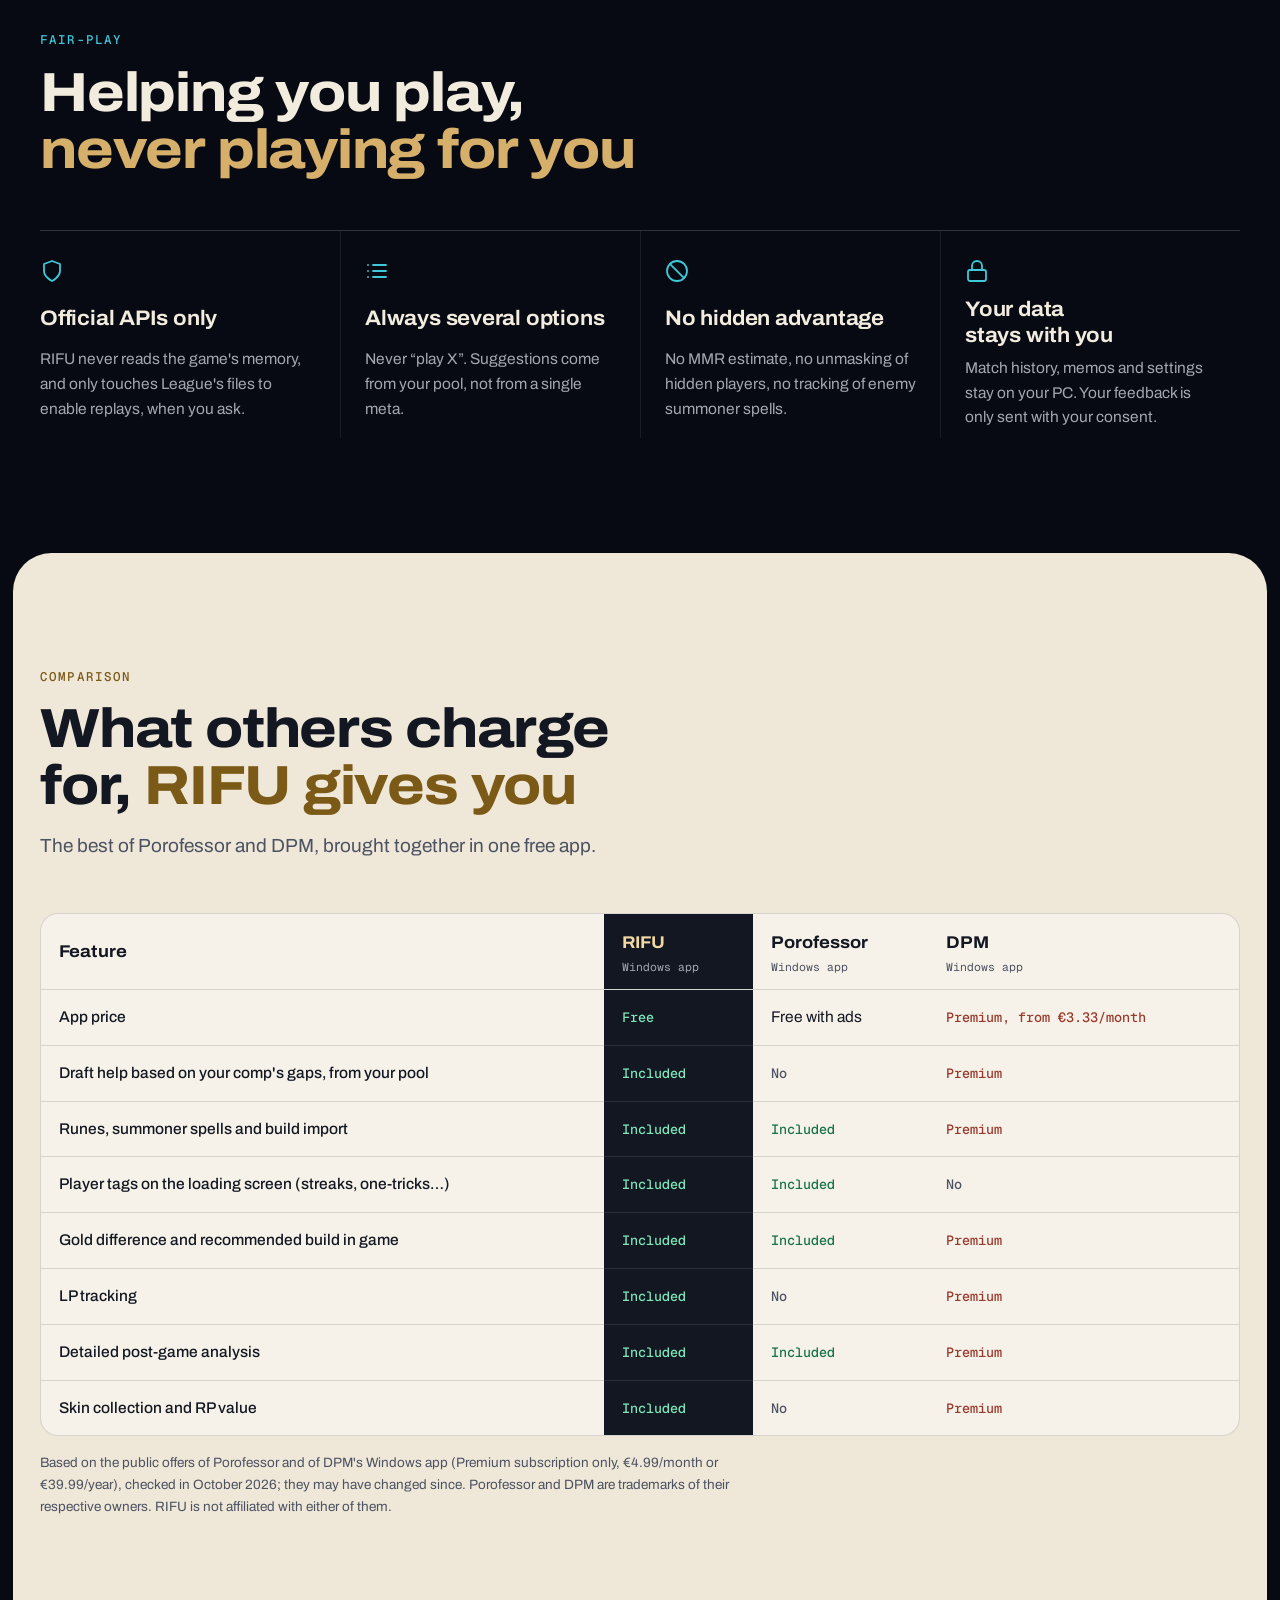
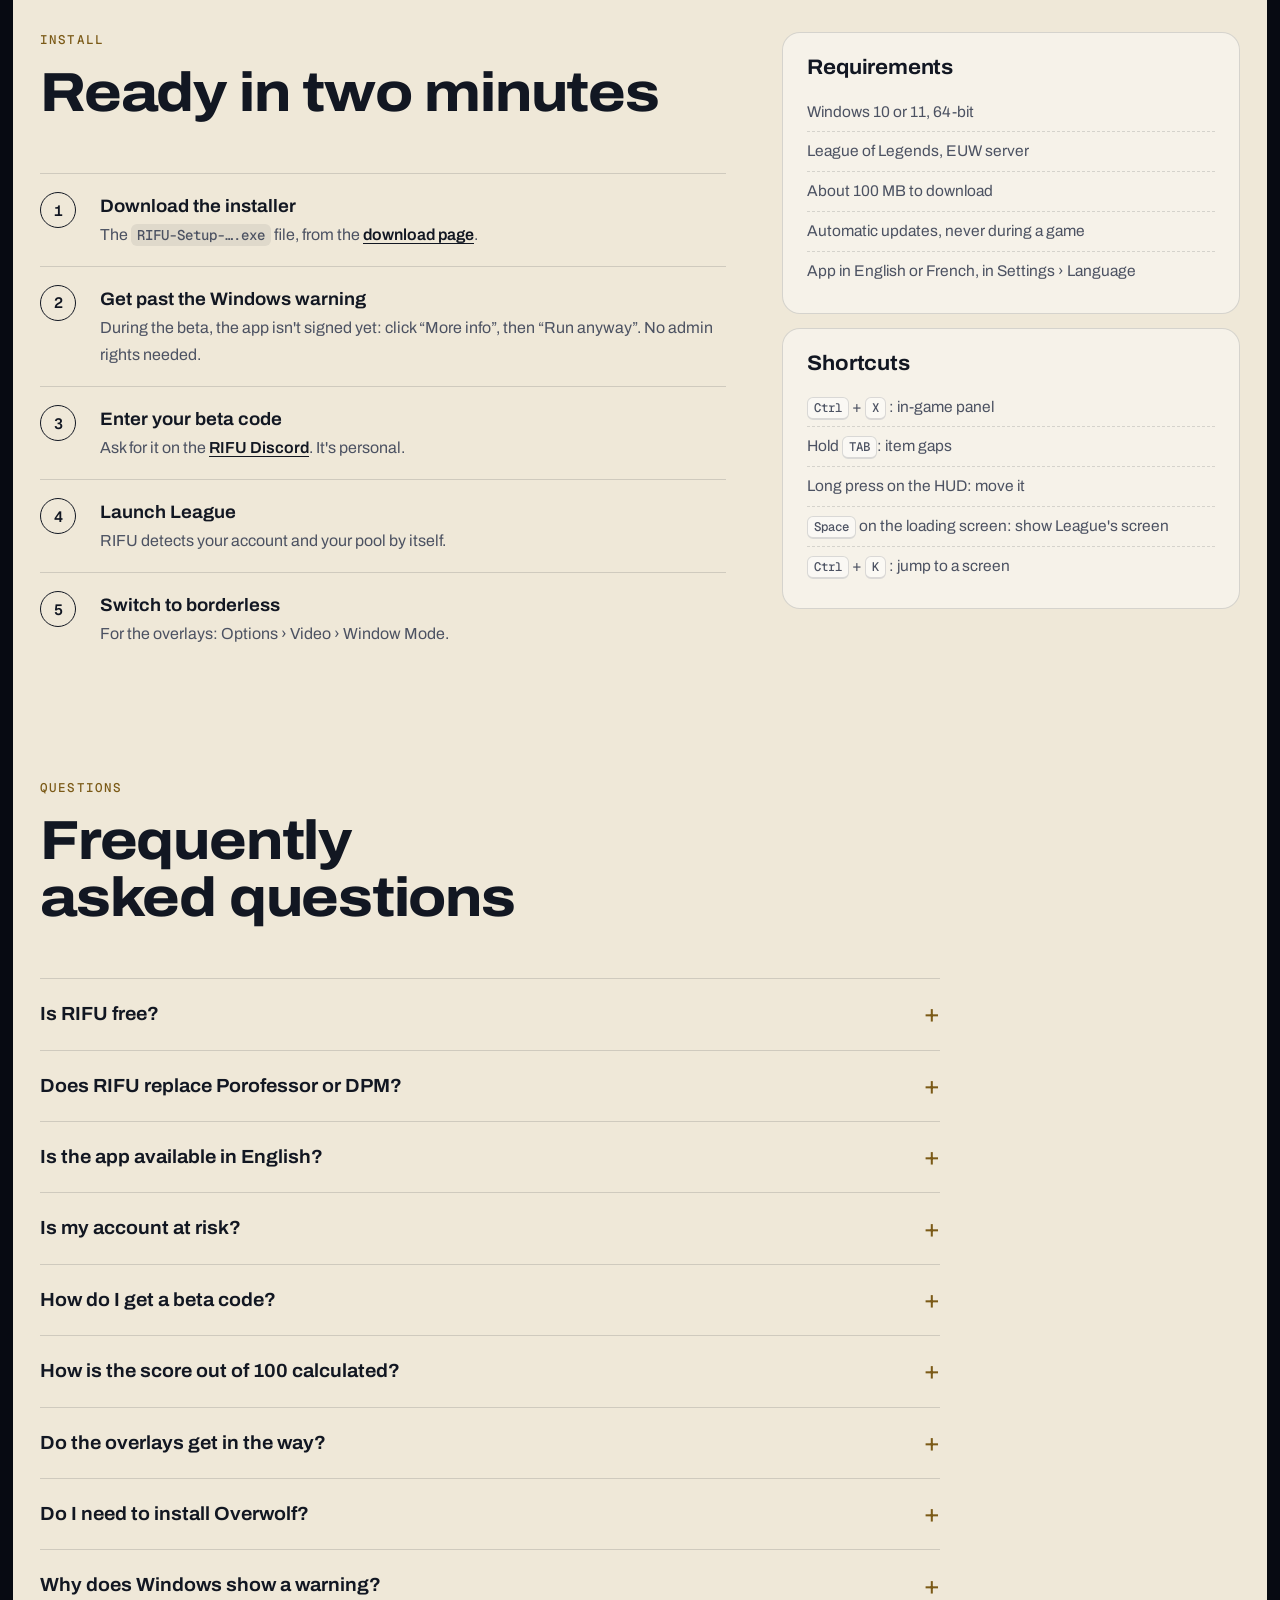
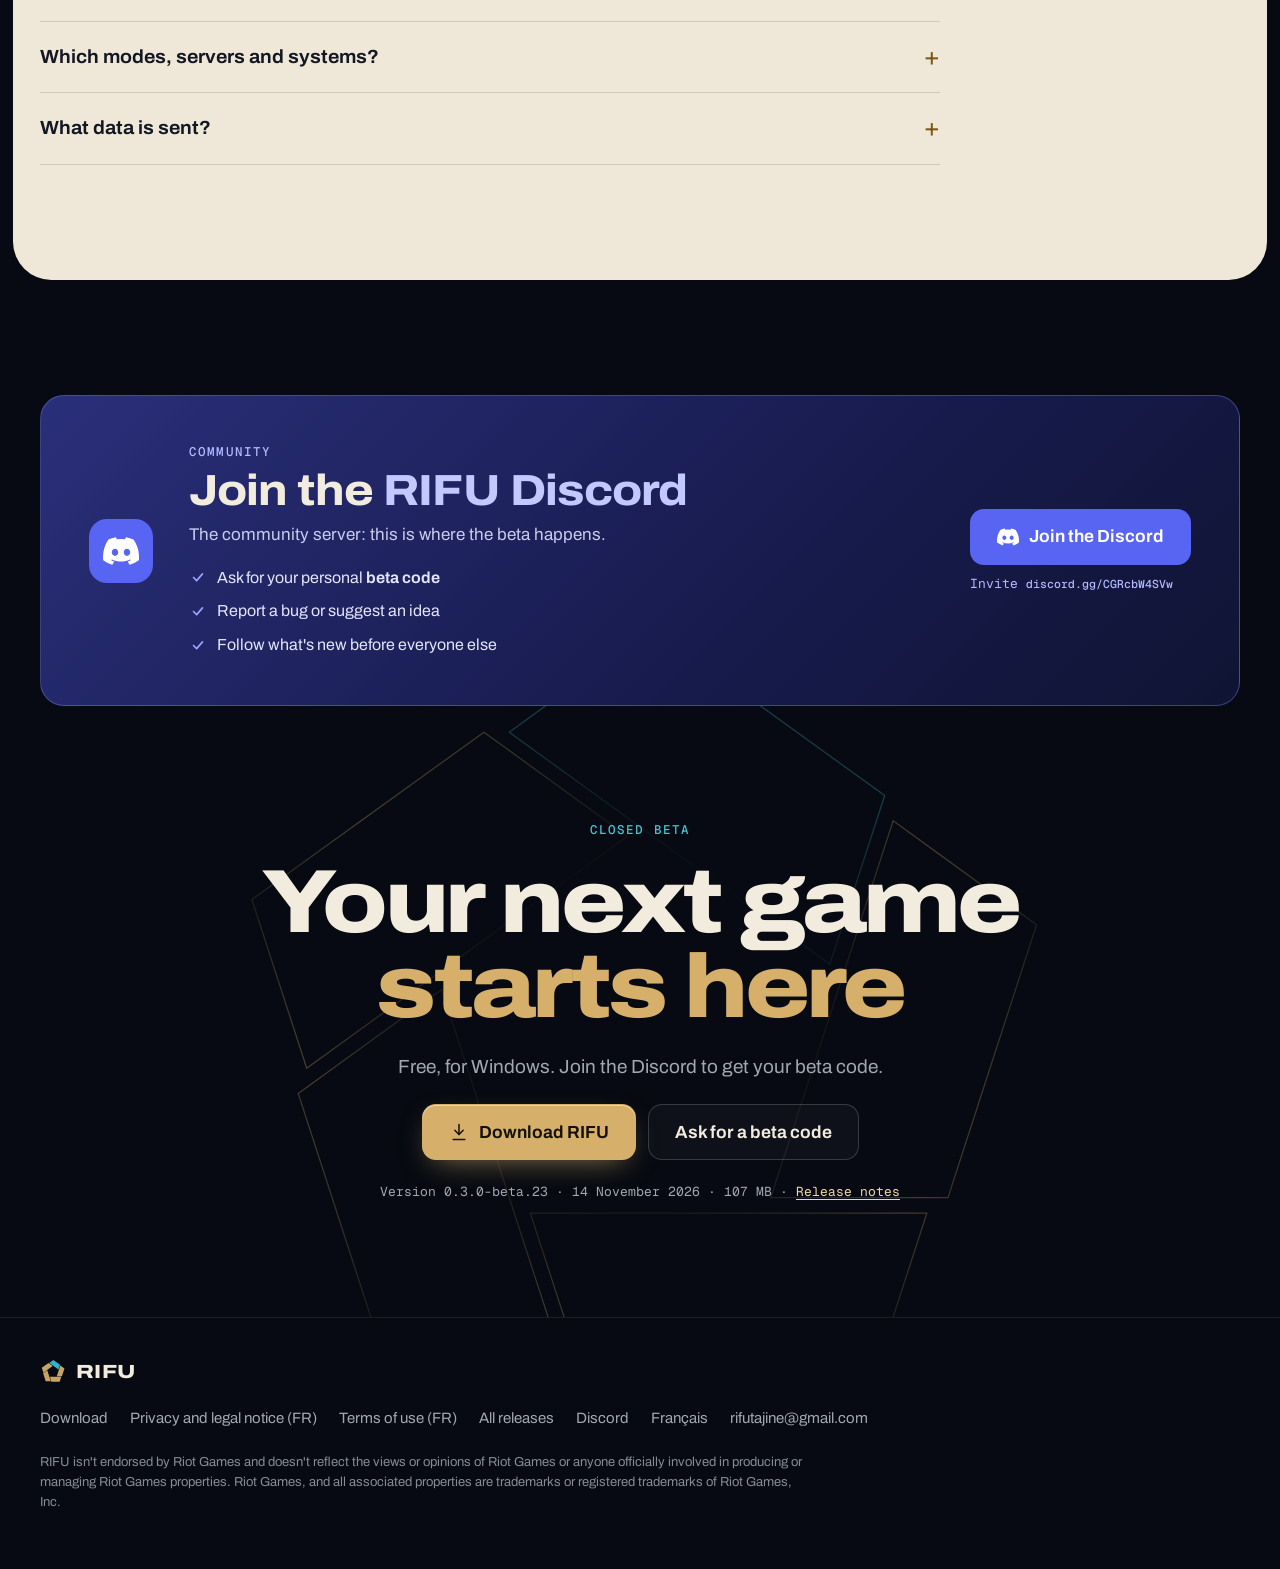
==== commit 57f9533e: "Site : refonte du design, page de téléchargement, contenu à jour de la 0.3.0-beta.23 - Nouveau desig" ====
--- a/docs/en/index.html
+++ b/docs/en/index.html
@@ -6,14 +6,11 @@
   <title>RIFU · Free League of Legends companion app: draft, overlays, stats</title>
   <meta name="description" content="The free alternative to Porofessor and DPM. RIFU is a League of Legends companion app for Windows: draft help from your pool, overlays, game score.">
   <meta name="robots" content="index, follow, max-image-preview:large">
-  <meta name="theme-color" content="#05080e">
-  <meta name="color-scheme" content="dark">
   <link rel="canonical" href="https://rifutajine.github.io/rifu-releases/en/">
   <link rel="alternate" hreflang="fr" href="https://rifutajine.github.io/rifu-releases/">
   <link rel="alternate" hreflang="en" href="https://rifutajine.github.io/rifu-releases/en/">
   <link rel="alternate" hreflang="x-default" href="https://rifutajine.github.io/rifu-releases/">
   <link rel="sitemap" type="application/xml" href="../sitemap.xml">
-  <link rel="manifest" href="../site.webmanifest">
   <meta property="og:type" content="website">
   <meta property="og:site_name" content="RIFU">
   <meta property="og:locale" content="en_GB">
@@ -24,19 +21,22 @@
   <meta property="og:image" content="https://rifutajine.github.io/rifu-releases/assets/og.jpg">
   <meta property="og:image:width" content="1200">
   <meta property="og:image:height" content="630">
-  <meta property="og:image:alt" content="RIFU: loading screen with all ten players of the game.">
+  <meta property="og:image:alt" content="RIFU: loading screen with the ten players of the game.">
   <meta name="twitter:card" content="summary_large_image">
   <meta name="twitter:title" content="RIFU · The free League of Legends companion app">
   <meta name="twitter:description" content="Draft help from your own pool, scouting of all 10 players, in-game overlays and a game score out of 100. Free, for Windows.">
   <meta name="twitter:image" content="https://rifutajine.github.io/rifu-releases/assets/og.jpg">
+  <meta name="theme-color" content="#070a12">
+  <meta name="color-scheme" content="dark">
+  <link rel="manifest" href="../site.webmanifest">
   <link rel="icon" href="../assets/logo.svg" type="image/svg+xml">
   <link rel="icon" href="../assets/favicon-32.png" sizes="32x32" type="image/png">
   <link rel="apple-touch-icon" href="../assets/apple-touch-icon.png">
-  <link rel="preload" href="../assets/fonts/barlow-condensed-700.woff2" as="font" type="font/woff2" crossorigin>
-  <link rel="preload" href="../assets/art/ahri.webp" as="image" fetchpriority="high">
+  <link rel="preload" href="../assets/fonts/archivo-var.woff2" as="font" type="font/woff2" crossorigin>
   <link rel="stylesheet" href="../assets/style.css">
   <script>document.documentElement.classList.add('js')</script>
   <script src="../assets/site.js" defer></script>
+
   <script type="application/ld+json">
   {
     "@context": "https://schema.org",
@@ -50,17 +50,18 @@
       },
       {
         "@type": "SoftwareApplication",
-        "@id": "https://rifutajine.github.io/rifu-releases/#app",
+        "@id": "https://rifutajine.github.io/rifu-releases/en/#app",
         "name": "RIFU",
-        "description": "Free League of Legends companion app: draft help from your own champion pool, scouting of all ten players on the loading screen, in-game overlays, post-game score out of 100, ARAM and ARAM Mayhem, LP tracking, tier list and skin collection.",
+        "description": "Free companion app for League of Legends: draft help from your own pool, scouting of all ten players on the loading screen, in-game overlays, a post-game score out of 100, tracking of recurring mistakes, ARAM and ARAM Mayhem, LP tracking, tier list and skin collection.",
         "applicationCategory": "GameApplication",
         "applicationSubCategory": "Companion app",
         "operatingSystem": "Windows 10, Windows 11",
         "softwareRequirements": "League of Legends (EUW server)",
-        "inLanguage": "fr",
+        "softwareVersion": "0.3.0-beta.23",
+        "inLanguage": ["fr", "en"],
         "isAccessibleForFree": true,
         "offers": { "@type": "Offer", "price": "0", "priceCurrency": "EUR" },
-        "downloadUrl": "https://github.com/Rifutajine/rifu-releases/releases",
+        "downloadUrl": "https://rifutajine.github.io/rifu-releases/en/download.html",
         "url": "https://rifutajine.github.io/rifu-releases/en/",
         "image": "https://rifutajine.github.io/rifu-releases/assets/og.jpg",
         "screenshot": [
@@ -68,16 +69,17 @@
           "https://rifutajine.github.io/rifu-releases/assets/captures/en/chargement.webp",
           "https://rifutajine.github.io/rifu-releases/assets/captures/en/panneau.webp",
           "https://rifutajine.github.io/rifu-releases/assets/captures/en/bilan.webp",
-          "https://rifutajine.github.io/rifu-releases/assets/captures/en/collection.webp"
+          "https://rifutajine.github.io/rifu-releases/assets/captures/en/progression.webp"
         ],
         "featureList": [
-          "Draft help from your own pool, based on what your team comp is missing",
-          "Runes, summoner spells and item set imported in one click",
+          "Draft help from your pool, based on what your comp is missing",
+          "Import of runes, summoner spells and item set",
           "Scouting of all ten players on the loading screen",
-          "Adjustable in-game overlays: HUD, player panel, item gaps, minimap timers",
-          "ARAM and ARAM Mayhem: team gaps, your champion compared with the bench, mode-specific builds, most picked augments",
-          "Post-game recap in four tabs, scored out of 100",
-          "LP tracking and progression",
+          "Adjustable in-game overlays: HUD, players panel, item gaps, minimap timers",
+          "ARAM and ARAM Mayhem: team gaps, champion compared with the bench, mode builds, most picked augments",
+          "Post-game in four tabs, scored out of 100",
+          "Recurring mistakes tracked from game to game, per-champion review",
+          "LP tracking and progress",
           "Tier list by role and champion pages",
           "Skin collection with store value in RP"
         ]
@@ -85,13 +87,12 @@
       {
         "@type": "FAQPage",
         "mainEntity": [
-          { "@type": "Question", "name": "Is RIFU free?", "acceptedAnswer": { "@type": "Answer", "text": "Yes, completely. In the long run, RIFU will be funded by discreet ads, only inside the RIFU window and outside games: never in champ select, on the loading screen, in game or in an overlay." } },
-          { "@type": "Question", "name": "Does RIFU replace Porofessor or DPM?", "acceptedAnswer": { "@type": "Answer", "text": "That's the goal. RIFU brings loading screen scouting, a draft assistant, in-game overlays, a post-game breakdown and LP tracking into one app, with no subscription. Its strength: it explains what your comp is missing and suggests champions from your own pool." } },
-          { "@type": "Question", "name": "Is my account at risk?", "acceptedAnswer": { "@type": "Answer", "text": "RIFU only uses the interfaces Riot provides to third-party apps: the Riot API, the League client API and the live game data. It never reads the game's memory, only touches League's files to enable replays when you ask, and never plays for you." } },
-          { "@type": "Question", "name": "Is the app available in English?", "acceptedAnswer": { "@type": "Answer", "text": "Yes. The app is fully available in English and French. It follows your Windows language, and you can switch it in Settings › Language." } },
-          { "@type": "Question", "name": "How is the score out of 100 calculated?", "acceptedAnswer": { "@type": "Answer", "text": "Each stat of the game (kills, participation, damage, gold, minions, vision, objectives) is compared with the best of the ten players, then weighted by your role. The best player on the winning team is MVP; the recap also names the best player on the other team. It is neither a rank nor an MMR estimate." } },
-          { "@type": "Question", "name": "Do I need to install Overwolf?", "acceptedAnswer": { "@type": "Answer", "text": "No. RIFU is a standalone app: it doesn't need the Overwolf client." } },
-          { "@type": "Question", "name": "Which modes, servers and systems?", "acceptedAnswer": { "@type": "Answer", "text": "Summoner's Rift (normals, ranked, Co-op vs. AI, custom games), Swiftplay, ARAM and ARAM Mayhem. In Arena, RIFU gives no draft advice, and Brawl games aren't tracked. EUW server, on Windows 10 and 11." } }
+          {"@type": "Question", "name": "Is RIFU free?", "acceptedAnswer": {"@type": "Answer", "text": "Yes, completely. In the long run, RIFU will be funded by discreet ads, only inside the RIFU window and outside games: never in champ select, on the loading screen, in game or in an overlay."}},
+          {"@type": "Question", "name": "Does RIFU replace Porofessor or DPM?", "acceptedAnswer": {"@type": "Answer", "text": "That's the goal. RIFU brings loading screen scouting, a draft assistant, in-game overlays, a post-game breakdown and LP tracking into one app, with no subscription. Its strength: it explains what your comp is missing and suggests champions from your own pool."}},
+          {"@type": "Question", "name": "Is my account at risk?", "acceptedAnswer": {"@type": "Answer", "text": "RIFU only uses the interfaces Riot provides to third-party apps: the Riot API, the League client API and the live game data. It never reads the game's memory, only touches League's files to enable replays if you ask, and never plays for you. It follows Riot's rules for third-party apps: several options rather than a forced pick, no MMR estimate, no unmasking of hidden players in champ select, no tracking of enemy summoner spells or ultimates."}},
+          {"@type": "Question", "name": "How is the score out of 100 calculated?", "acceptedAnswer": {"@type": "Answer", "text": "Each stat of the game (kills, kill participation, damage, gold, minions, vision, objectives) is compared with the best of the ten players, then weighted by your role. The best player on the winning team is MVP; the post-game also names the best player on the other team. It is neither a rank nor an MMR estimate."}},
+          {"@type": "Question", "name": "Do I need to install Overwolf?", "acceptedAnswer": {"@type": "Answer", "text": "No. RIFU is a standalone app: it doesn't need the Overwolf client."}},
+          {"@type": "Question", "name": "Which modes, servers and systems?", "acceptedAnswer": {"@type": "Answer", "text": "Summoner's Rift (normals, ranked, Co-op vs. AI, custom games), Swiftplay, ARAM and ARAM Mayhem. In Arena, RIFU gives no draft advice, and Brawl games aren't tracked. EUW server, on Windows 10 and 11."}}
         ]
       }
     ]
@@ -100,252 +101,283 @@
 </head>
 <body>
   <a class="skip" href="#contenu">Skip to content</a>
+  <svg class="sprite" aria-hidden="true"><defs>
+    <symbol id="i-download" viewBox="0 0 24 24"><path d="M12 3v12"/><path d="m7 10 5 5 5-5"/><path d="M5 21h14"/></symbol>
+    <symbol id="i-chart" viewBox="0 0 24 24"><path d="M3 3v18h18"/><path d="m7 15 4-4 3 3 5-6"/></symbol>
+    <symbol id="i-runes" viewBox="0 0 24 24"><path d="M12 2v4"/><path d="m4.9 4.9 2.8 2.8"/><path d="M2 12h4"/><circle cx="12" cy="12" r="4"/><path d="M12 18v4"/><path d="M18 12h4"/></symbol>
+    <symbol id="i-eye" viewBox="0 0 24 24"><path d="M2 12s3.5-7 10-7 10 7 10 7-3.5 7-10 7S2 12 2 12Z"/><circle cx="12" cy="12" r="3"/></symbol>
+    <symbol id="i-skin" viewBox="0 0 24 24"><path d="M20.4 6.6 16 4a4 4 0 0 1-8 0L3.6 6.6a1 1 0 0 0-.5 1.2l1.4 4a1 1 0 0 0 1.3.6L7 12v8a1 1 0 0 0 1 1h8a1 1 0 0 0 1-1v-8l1.2.4a1 1 0 0 0 1.3-.6l1.4-4a1 1 0 0 0-.5-1.2Z"/></symbol>
+    <symbol id="i-book" viewBox="0 0 24 24"><path d="M4 19.5v-15A2.5 2.5 0 0 1 6.5 2H20v20H6.5a2.5 2.5 0 0 1 0-5H20"/></symbol>
+    <symbol id="i-grid" viewBox="0 0 24 24"><rect x="3" y="3" width="7" height="7" rx="1"/><rect x="14" y="3" width="7" height="7" rx="1"/><rect x="3" y="14" width="7" height="7" rx="1"/><path d="M14 17.5h7M17.5 14v7"/></symbol>
+    <symbol id="i-pen" viewBox="0 0 24 24"><path d="M12 20h9"/><path d="M16.5 3.5a2.1 2.1 0 0 1 3 3L7 19l-4 1 1-4Z"/></symbol>
+    <symbol id="i-sliders" viewBox="0 0 24 24"><path d="M4 21v-7"/><path d="M4 10V3"/><path d="M12 21v-9"/><path d="M12 8V3"/><path d="M20 21v-5"/><path d="M20 12V3"/><path d="M2 14h4"/><path d="M10 8h4"/><path d="M18 16h4"/></symbol>
+    <symbol id="i-refresh" viewBox="0 0 24 24"><path d="M21 12a9 9 0 1 1-3-6.7L21 8"/><path d="M21 3v5h-5"/></symbol>
+    <symbol id="i-bell" viewBox="0 0 24 24"><path d="M18 8A6 6 0 0 0 6 8c0 7-3 9-3 9h18s-3-2-3-9"/><path d="M13.7 21a2 2 0 0 1-3.4 0"/></symbol>
+    <symbol id="i-shield" viewBox="0 0 24 24"><path d="M12 22s8-4 8-10V5l-8-3-8 3v7c0 6 8 10 8 10Z"/></symbol>
+    <symbol id="i-list" viewBox="0 0 24 24"><path d="M8 6h13M8 12h13M8 18h13M3 6h.01M3 12h.01M3 18h.01"/></symbol>
+    <symbol id="i-ban" viewBox="0 0 24 24"><circle cx="12" cy="12" r="10"/><path d="m4.9 4.9 14.2 14.2"/></symbol>
+    <symbol id="i-lock" viewBox="0 0 24 24"><rect x="3" y="11" width="18" height="11" rx="2"/><path d="M7 11V7a5 5 0 0 1 10 0v4"/></symbol>
+    <symbol id="i-spark" viewBox="0 0 24 24"><path d="M12 3l1.9 5.6L19.5 10.5l-5.6 1.9L12 18l-1.9-5.6L4.5 10.5l5.6-1.9Z"/><path d="M19 16v4M17 18h4"/></symbol>
+    <symbol id="i-quiz" viewBox="0 0 24 24"><circle cx="12" cy="12" r="10"/><path d="M9.1 9a3 3 0 0 1 5.8 1c0 2-3 3-3 3"/><path d="M12 17h.01"/></symbol>
+    <symbol id="i-check" viewBox="0 0 20 20"><path d="M5 10.5 8.5 14 15 6.5"/></symbol>
+    <symbol id="i-discord" viewBox="0 0 24 24"><path fill="currentColor" stroke="none" d="M20.32 4.37A19.8 19.8 0 0 0 15.4 2.85a.07.07 0 0 0-.08.04c-.21.38-.45.87-.61 1.25a18.3 18.3 0 0 0-5.49 0 12.6 12.6 0 0 0-.62-1.25.08.08 0 0 0-.08-.04 19.7 19.7 0 0 0-4.89 1.52.07.07 0 0 0-.03.03C.53 9.05-.32 13.58.1 18.06a.08.08 0 0 0 .03.06 19.9 19.9 0 0 0 5.99 3.03.08.08 0 0 0 .08-.03c.46-.63.87-1.3 1.23-2a.08.08 0 0 0-.04-.1 13.1 13.1 0 0 1-1.87-.9.08.08 0 0 1 0-.13l.37-.29a.07.07 0 0 1 .08-.01c3.93 1.8 8.18 1.8 12.07 0a.07.07 0 0 1 .08 0l.37.3a.08.08 0 0 1 0 .12c-.6.35-1.22.65-1.87.9a.08.08 0 0 0-.04.1c.36.7.77 1.37 1.22 2a.08.08 0 0 0 .08.03 19.8 19.8 0 0 0 6.01-3.03.08.08 0 0 0 .03-.05c.5-5.18-.84-9.67-3.55-13.66a.06.06 0 0 0-.03-.03ZM8.02 15.33c-1.18 0-2.16-1.09-2.16-2.42s.96-2.42 2.16-2.42c1.21 0 2.18 1.1 2.16 2.42 0 1.33-.96 2.42-2.16 2.42Zm7.97 0c-1.18 0-2.15-1.09-2.15-2.42s.95-2.42 2.15-2.42c1.21 0 2.18 1.1 2.16 2.42 0 1.33-.95 2.42-2.16 2.42Z"/></symbol>
+  </defs></svg>
 
   <header class="top" id="top">
     <div class="wrap">
-      <a class="brand" href="./" aria-label="RIFU, home"><img src="../assets/logo.svg" alt="" width="30" height="30"><span>RIFU</span></a>
+      <a class="brand" href="./" aria-label="RIFU, home"><img src="../assets/logo.svg" alt="" width="28" height="28"><span>RIFU</span></a>
       <nav class="nav" aria-label="Sections">
-        <a href="#demo">Draft</a>
-        <a href="#parcours">In game</a>
-        <a href="#modes">ARAM</a>
-        <a href="#fonctions">Features</a>
-        <a href="#comparatif">Comparison</a>
-        <a href="#faq">FAQ</a>
+        <a href="./#demo">Draft</a>
+        <a href="./#parcours">In game</a>
+        <a href="./#progression">Progress</a>
+        <a href="./#modes">ARAM</a>
+        <a href="./#fonctions">Features</a>
+        <a href="./#comparatif">Comparison</a>
+        <a href="./#faq">FAQ</a>
       </nav>
       <a class="lang" href="../" hreflang="fr" lang="fr" aria-label="Version française">FR</a>
-      <a class="btn btn-primary btn-sm" data-download href="https://github.com/Rifutajine/rifu-releases/releases">Download</a>
+      <a class="btn btn-primary btn-sm" href="download.html?dl=1">Download</a>
     </div>
   </header>
 
+
   <main id="contenu">
     <div class="hero" id="telecharger">
-      <div class="hero-art" aria-hidden="true"></div>
       <div class="wrap">
-        <div>
-          <span class="pill"><b>Beta</b> The free alternative to Porofessor and DPM</span>
-          <h1><span class="line">RIFU, the free</span> <span class="line grad">League of Legends companion app</span></h1>
-          <p class="slogan">Play one step ahead</p>
-          <p class="lead">RIFU is the <strong>League of Legends</strong> companion app that follows you from champ select to the post-game: <strong>draft help from your pool</strong>, <strong>scouting of all ten players</strong>, <strong>in-game overlays</strong> and a <strong>game score out of 100</strong>, in ranked and in ARAM. All free.</p>
-          <div class="cta">
-            <a class="btn btn-primary btn-lg" data-download href="https://github.com/Rifutajine/rifu-releases/releases">
-              <svg viewBox="0 0 24 24" fill="none" stroke="currentColor" stroke-width="2" stroke-linecap="round" stroke-linejoin="round" aria-hidden="true"><path d="M12 3v12"/><path d="m7 10 5 5 5-5"/><path d="M5 21h14"/></svg>
-              Download for Windows
-            </a>
-            <a class="btn btn-ghost btn-lg" href="#demo">See the demo</a>
-          </div>
-          <p class="dl-meta" data-download-meta>Windows 10 and 11 · beta code required</p>
-          <ul class="hero-proof">
-            <li>100% free</li>
-            <li>Official Riot APIs</li>
-            <li>No Overwolf client</li>
-            <li>English and French</li>
-          </ul>
-        </div>
-        <div class="scene">
-          <div class="scene-inner" data-tilt>
-            <div class="window"><img src="../assets/captures/en/accueil-1x.webp" srcset="../assets/captures/en/accueil-1x.webp 1240w, ../assets/captures/en/accueil.webp 2480w" sizes="(max-width: 960px) 100vw, 640px" width="2480" height="1550" fetchpriority="high" alt="RIFU home screen: the player banner with their rank, today's LP, last three games and pool by role."></div>
-            <img class="float float-hud" src="../assets/captures/en/hud-1x.webp" srcset="../assets/captures/en/hud-1x.webp 450w, ../assets/captures/en/hud.webp 900w" sizes="(max-width: 960px) 40vw, 320px" width="900" height="516" alt="In-game HUD: CS per minute against your lane opponent, kill participation, vision per minute and next item.">
-            <img class="float float-note" src="../assets/captures/en/note-1x.webp" srcset="../assets/captures/en/note-1x.webp 952w, ../assets/captures/en/note.webp 1904w" sizes="(max-width: 960px) 40vw, 320px" width="1904" height="678" alt="Game score: 99 out of 100, MVP, and the best enemy.">
-          </div>
-        </div>
+        <h1>
+          <span class="kicker">RIFU, the free League of Legends companion app</span>
+          <span class="big"><span>Play one</span> <span class="accent">step ahead.</span></span>
+        </h1>
+        <div class="hero-row">
+          <p class="lead">RIFU follows you from champ select to the post-game: <strong>draft help from your pool</strong>, <strong>scouting of all ten players</strong>, <strong>in-game overlays</strong> and a <strong>game score out of 100</strong>, in ranked and in ARAM. It tells you why, and lets you choose. All free.</p>
+          <div class="hero-side">
+            <div>
+              <div class="cta">
+                <a class="btn btn-primary btn-lg" href="download.html?dl=1"><svg class="ico"><use href="#i-download"/></svg>Download for Windows</a>
+                <a class="btn btn-ghost btn-lg" href="#demo">Try a draft</a>
+              </div>
+              <p class="dl-meta" data-download-meta>Windows 10 and 11 · beta code required</p>
+            </div>
+            <ul class="proof">
+              <li>100% free</li>
+              <li>Official Riot APIs</li>
+              <li>No Overwolf client</li>
+              <li>English and French</li>
+            </ul>
+          </div>
+        </div>
+
+        <div class="console" id="demo" data-demo>
+          <div class="console-bar">
+            <span class="timer" data-timer>30</span>
+            <div class="console-phase"><small>Playable demo · your pick, mid</small><strong data-phase aria-live="polite">Draft starting…</strong></div>
+            <button class="console-replay" type="button" data-replay>Replay</button>
+          </div>
+          <div class="console-grid">
+            <div class="team team-ally">
+              <h3>Your team</h3>
+              <ul class="slots">
+                <li class="slot" data-ally="0"><div class="ic"><img src="../assets/champions/darius.webp" alt="" width="40" height="40"></div><div><b data-name="Darius">Darius</b><span>Top</span></div></li>
+                <li class="slot" data-ally="1"><div class="ic"><img src="../assets/champions/leesin.webp" alt="" width="40" height="40"></div><div><b data-name="Lee Sin">Lee Sin</b><span>Jungle</span></div></li>
+                <li class="slot is-you" data-you><div class="ic"><img src="../assets/champions/galio.webp" alt="" width="40" height="40" hidden>?</div><div><b>You</b><span>Mid</span></div></li>
+                <li class="slot" data-ally="2"><div class="ic"><img src="../assets/champions/jinx.webp" alt="" width="40" height="40"></div><div><b data-name="Jinx">Jinx</b><span>ADC</span></div></li>
+                <li class="slot" data-ally="3"><div class="ic"><img src="../assets/champions/thresh.webp" alt="" width="40" height="40"></div><div><b data-name="Thresh">Thresh</b><span>Support</span></div></li>
+              </ul>
+            </div>
+
+            <div class="core">
+              <div class="compo" role="group" aria-label="Your team comp">
+                <svg class="penta" viewBox="0 0 64 64" aria-hidden="true">
+                  <path data-seg="0" d="M4.4 24 20.9 12.1 31.1 19.5 8.3 36Z"/>
+                  <path data-seg="1" d="M14 57.2 7.7 37.8 17.9 30.4 26.6 57.2Z"/>
+                  <path data-seg="you" class="you" d="M32.9 4.7 49.4 16.6 45.5 28.6 22.7 12.1Z"/>
+                  <path data-seg="2" d="M48.5 58.3 28.1 58.3 24.2 46.3 52.4 46.3Z"/>
+                  <path data-seg="3" d="M60.2 25.8 53.9 45.2 41.3 45.2 50 18.4Z"/>
+                </svg>
+                <div class="axes">
+                  <div class="axis"><span>Frontline</span><div class="bar" data-axis="frontline"><i></i></div><output>0</output></div>
+                  <div class="axis"><span>Engage</span><div class="bar" data-axis="engage"><i></i></div><output>0</output></div>
+                  <div class="axis"><span>Peel</span><div class="bar" data-axis="peel"><i></i></div><output>0</output></div>
+                  <div class="axis"><span>Control</span><div class="bar" data-axis="cc"><i></i></div><output>0</output></div>
+                  <div class="axis"><span>AD / AP</span><div class="dmg-bar" data-dmg><span class="ad"></span><span class="ap"></span></div><output data-dmg-out>—</output></div>
+                </div>
+              </div>
+              <div class="gaps" data-gaps aria-live="polite"></div>
+              <div class="options">
+                <button class="option" type="button" data-option aria-pressed="false" data-name="Galio" data-axes="3,3,1,3" data-verdict="Galio: both gaps are covered. This is the option that balances the comp the most.">
+                  <span class="option-head"><img src="../assets/champions/galio.webp" alt="" width="44" height="44"><span><b>Galio</b><span>Your pool · 50k mastery</span></span></span>
+                  <span class="tags"><em>AP damage</em><em>Frontline</em><em>Engage</em></span>
+                  <p>The only one with frontline and engage.</p>
+                </button>
+                <button class="option" type="button" data-option aria-pressed="false" data-name="Orianna" data-axes="0,1,2,3" data-verdict="Orianna: magic damage is covered and Zed is easier to handle, but the frontline stays weak.">
+                  <span class="option-head"><img src="../assets/champions/orianna.webp" alt="" width="44" height="44"><span><b>Orianna</b><span>Your pool · 40k mastery</span></span></span>
+                  <span class="tags"><em>AP damage</em><em>Control</em></span>
+                  <p>The only one good against Zed, with zone control.</p>
+                </button>
+                <button class="option" type="button" data-option aria-pressed="false" data-name="Ahri" data-axes="0,1,0,2" data-verdict="Ahri: your safest champion. Magic damage is covered, the frontline stays weak.">
+                  <span class="option-head"><img src="../assets/champions/ahri.webp" alt="" width="44" height="44"><span><b>Ahri</b><span>Your pool · 100k mastery</span></span></span>
+                  <span class="tags"><em>AP damage</em><em>Comfort</em></span>
+                  <p>You won 7 of 10 games on it: your top comfort pick.</p>
+                </button>
+              </div>
+              <p class="verdict" data-verdict-out aria-live="polite"></p>
+            </div>
+
+            <div class="team team-enemy">
+              <h3>Enemies</h3>
+              <ul class="slots">
+                <li class="slot" data-enemy="0"><div class="ic"><img src="../assets/champions/garen.webp" alt="" width="40" height="40"></div><div><b data-name="Garen">Garen</b><span>Top</span></div></li>
+                <li class="slot" data-enemy="1"><div class="ic"><img src="../assets/champions/vi.webp" alt="" width="40" height="40"></div><div><b data-name="Vi">Vi</b><span>Jungle</span></div></li>
+                <li class="slot" data-enemy="2"><div class="ic"><img src="../assets/champions/zed.webp" alt="" width="40" height="40"></div><div><b data-name="Zed">Zed</b><span>Mid</span></div></li>
+                <li class="slot" data-enemy="3"><div class="ic"><img src="../assets/champions/caitlyn.webp" alt="" width="40" height="40"></div><div><b data-name="Caitlyn">Caitlyn</b><span>ADC</span></div></li>
+                <li class="slot" data-enemy="4"><div class="ic"><img src="../assets/champions/leona.webp" alt="" width="40" height="40"></div><div><b data-name="Leona">Leona</b><span>Support</span></div></li>
+              </ul>
+            </div>
+          </div>
+        </div>
+        <p class="demo-note">Illustrative demo. In the app, the analysis is based on the profiles of all 173 champions, your games and the patch statistics.</p>
       </div>
     </div>
 
-    <div class="marquee" role="region" aria-label="At a glance">
-      <div class="marquee-track">
+    <div class="facts" role="region" aria-label="At a glance">
+      <div class="wrap">
         <ul>
-          <li><b>173</b>&nbsp;champions analysed</li>
-          <li><b>6</b>&nbsp;team comp axes</li>
-          <li><b>3</b>&nbsp;options, never just one</li>
-          <li><b>10</b>&nbsp;players on the loading screen</li>
-          <li>Game score out of&nbsp;<b>100</b></li>
-          <li>Tier list&nbsp;<b>Emerald+</b></li>
-          <li><b>ARAM</b>&nbsp;and&nbsp;<b>Mayhem</b></li>
-          <li><b>0</b>&nbsp;game memory reading</li>
-          <li><b>€0</b>&nbsp;subscription</li>
-        </ul>
-        <ul aria-hidden="true">
-          <li><b>173</b>&nbsp;champions analysed</li>
-          <li><b>6</b>&nbsp;team comp axes</li>
-          <li><b>3</b>&nbsp;options, never just one</li>
-          <li><b>10</b>&nbsp;players on the loading screen</li>
-          <li>Game score out of&nbsp;<b>100</b></li>
-          <li>Tier list&nbsp;<b>Emerald+</b></li>
-          <li><b>ARAM</b>&nbsp;and&nbsp;<b>Mayhem</b></li>
-          <li><b>0</b>&nbsp;game memory reading</li>
-          <li><b>€0</b>&nbsp;subscription</li>
+          <li><b>173</b>champions analysed</li>
+          <li><b>3</b>options, never just one</li>
+          <li><b>10</b>players on the loading screen</li>
+          <li><b>/100</b>the score of every game</li>
+          <li><b>€0</b>subscription</li>
         </ul>
       </div>
     </div>
 
-    <section class="demo-section" id="demo">
-      <div class="wrap">
-        <div class="section-head center reveal">
-          <p class="eyebrow">Champ select</p>
-          <h2>Thirty seconds to pick, <span class="grad">three to understand</span></h2>
-          <p>RIFU reads the draft live, spots what your comp is missing and suggests three champions from your pool, each with its reason.</p>
-        </div>
-
-        <div class="demo reveal" data-demo>
-          <div class="demo-top">
-            <div class="demo-phase">
-              <span class="timer" data-timer>30</span>
-              <div><small>Your pick · Mid</small><strong data-phase>Draft starting…</strong></div>
-            </div>
-            <button class="demo-replay" type="button" data-replay>Replay the demo</button>
-          </div>
-          <div class="demo-grid">
-            <div class="team team-ally">
-              <h3>Your team</h3>
-              <ul class="slots">
-                <li class="slot" data-ally="0"><div class="ic"><img src="../assets/champions/darius.webp" alt="" width="40" height="40" loading="lazy"></div><div><b data-name="Darius">Darius</b><span>Top</span></div></li>
-                <li class="slot" data-ally="1"><div class="ic"><img src="../assets/champions/leesin.webp" alt="" width="40" height="40" loading="lazy"></div><div><b data-name="Lee Sin">Lee Sin</b><span>Jungle</span></div></li>
-                <li class="slot is-you"><div class="ic">?</div><div><b>You</b><span>Mid</span></div></li>
-                <li class="slot" data-ally="2"><div class="ic"><img src="../assets/champions/jinx.webp" alt="" width="40" height="40" loading="lazy"></div><div><b data-name="Jinx">Jinx</b><span>ADC</span></div></li>
-                <li class="slot" data-ally="3"><div class="ic"><img src="../assets/champions/thresh.webp" alt="" width="40" height="40" loading="lazy"></div><div><b data-name="Thresh">Thresh</b><span>Support</span></div></li>
-              </ul>
-            </div>
-
-            <div class="demo-core">
-              <div class="axes" role="group" aria-label="Your team comp">
-                <div class="axis"><span>Frontline</span><div class="bar" data-axis="frontline"><i></i></div><output>0</output></div>
-                <div class="axis"><span>Engage</span><div class="bar" data-axis="engage"><i></i></div><output>0</output></div>
-                <div class="axis"><span>Peel</span><div class="bar" data-axis="peel"><i></i></div><output>0</output></div>
-                <div class="axis"><span>Crowd control</span><div class="bar" data-axis="cc"><i></i></div><output>0</output></div>
-                <div class="axis"><span>AD / AP</span><div class="dmg-bar" data-dmg><span class="ad"></span><span class="ap"></span></div><output data-dmg-out>—</output></div>
-              </div>
-              <div class="gaps" data-gaps aria-live="polite"></div>
-              <div class="options">
-                <article class="option" data-option>
-                  <header><img src="../assets/champions/galio.webp" alt="" width="44" height="44" loading="lazy"><div><b>Galio</b><span>Your pool · 50k mastery</span></div></header>
-                  <div class="tags"><em>AP damage</em><em>Frontline</em><em>Engage</em></div>
-                  <p>The only one with frontline and engage.</p>
-                </article>
-                <article class="option" data-option>
-                  <header><img src="../assets/champions/orianna.webp" alt="" width="44" height="44" loading="lazy"><div><b>Orianna</b><span>Your pool · 40k mastery</span></div></header>
-                  <div class="tags"><em>AP damage</em><em>Crowd control</em></div>
-                  <p>The only one good against Zed, with zone control.</p>
-                </article>
-                <article class="option" data-option>
-                  <header><img src="../assets/champions/ahri.webp" alt="" width="44" height="44" loading="lazy"><div><b>Ahri</b><span>Your pool · 100k mastery</span></div></header>
-                  <div class="tags"><em>AP damage</em><em>Comfort</em></div>
-                  <p>You won 7 of 10 games on it: your top comfort pick.</p>
-                </article>
-              </div>
-            </div>
-
-            <div class="team team-enemy">
-              <h3>Enemies</h3>
-              <ul class="slots">
-                <li class="slot" data-enemy="0"><div class="ic"><img src="../assets/champions/garen.webp" alt="" width="40" height="40" loading="lazy"></div><div><b data-name="Garen">Garen</b><span>Top</span></div></li>
-                <li class="slot" data-enemy="1"><div class="ic"><img src="../assets/champions/vi.webp" alt="" width="40" height="40" loading="lazy"></div><div><b data-name="Vi">Vi</b><span>Jungle</span></div></li>
-                <li class="slot" data-enemy="2"><div class="ic"><img src="../assets/champions/zed.webp" alt="" width="40" height="40" loading="lazy"></div><div><b data-name="Zed">Zed</b><span>Mid</span></div></li>
-                <li class="slot" data-enemy="3"><div class="ic"><img src="../assets/champions/caitlyn.webp" alt="" width="40" height="40" loading="lazy"></div><div><b data-name="Caitlyn">Caitlyn</b><span>ADC</span></div></li>
-                <li class="slot" data-enemy="4"><div class="ic"><img src="../assets/champions/leona.webp" alt="" width="40" height="40" loading="lazy"></div><div><b data-name="Leona">Leona</b><span>Support</span></div></li>
-              </ul>
-            </div>
-          </div>
-        </div>
-        <p class="demo-note">Illustrative demo. In the app, the analysis is based on the profiles of all 173 champions, your games and the patch statistics.</p>
-      </div>
-    </section>
-
     <div id="parcours">
+      <section class="journey-intro">
+        <div class="wrap">
+          <div class="section-head reveal">
+            <p class="eyebrow">A game with RIFU</p>
+            <h2>Four moments, <span class="accent">one companion</span></h2>
+            <p>From champ select to the post-game, RIFU switches screens along with League. The screenshots come from the app, with a demo account.</p>
+          </div>
+        </div>
+      </section>
+
       <section class="chapter" id="selection">
         <div class="wrap">
-          <div class="chapter-text reveal">
+          <div class="chapter-head reveal">
             <div class="chapter-intro">
-            <span class="num" aria-hidden="true">01</span>
-            <p class="eyebrow">Champ select</p>
-            <h2>Your options, each with its reason</h2>
-            <p>RIFU follows the draft live and tells you what each champion in your pool brings that the others don't. You always have the final say.</p>
+              <p class="phase"><i>1/4</i> Champ select</p>
+              <h2>Your options, each with its reason</h2>
+              <p>RIFU follows the draft live and tells you what each champion in your pool brings that the others don't. You always have the final say.</p>
             </div>
             <ul class="checks">
               <li>Three options from your pool, with no forced ranking</li>
-              <li>A reason of its own for each: “The only one with engage”, “You won 4 of 5 games on it”</li>
+              <li>A reason of its own for each: “The only one with frontline”, “7 wins in 11”</li>
               <li>Type any champion: RIFU rates it alongside the others</li>
               <li>Suggested bans and an “us vs. them” comp view, axis by axis</li>
-              <li>Runes, summoner spells, all 18 skill levels and item set imported in one click</li>
-            </ul>
-          </div>
-          <figure class="shot-frame reveal"><a class="zoom" href="../assets/captures/en/selection.webp"><img class="main" src="../assets/captures/en/selection-1x.webp" srcset="../assets/captures/en/selection-1x.webp 1240w, ../assets/captures/en/selection.webp 2480w" sizes="(max-width: 1200px) 100vw, 1160px" width="2480" height="1550" loading="lazy" alt="Champ select in RIFU: your team, the enemies and three options from your pool, Ahri, Galio and Orianna, each with what it brings that the others don't."></a></figure>
+              <li>Champion locked in: runes, spells and item set with “Import all”</li>
+            </ul>
+          </div>
+          <figure class="shot reveal"><a class="zoom" href="../assets/captures/en/selection.webp"><img src="../assets/captures/en/selection-1x.webp" srcset="../assets/captures/en/selection-1x.webp 1240w, ../assets/captures/en/selection.webp 2480w" sizes="(max-width: 1240px) 100vw, 1200px" width="2480" height="1550" loading="lazy" alt="Champ select in RIFU: your team, the enemies and the options from your pool, Ahri and Galio, each with what it adds."></a></figure>
         </div>
       </section>
 
-      <section class="chapter flip" id="chargement">
+      <section class="chapter" id="chargement">
         <div class="wrap">
-          <div class="chapter-text reveal">
+          <div class="chapter-head reveal">
             <div class="chapter-intro">
-            <span class="num" aria-hidden="true">02</span>
-            <p class="eyebrow">Loading screen</p>
-            <h2>All ten players, before the Rift</h2>
-            <p>A full screen over League's loading screen, with the game plan up top. Rank, form, premades: you know who you're up against before the first second.</p>
+              <p class="phase"><i>2/4</i> Loading screen</p>
+              <h2>All ten players, before the Rift</h2>
+              <p>A full screen over League's loading screen, with the game plan up top. Rank, form, premades: you know who you're up against before the first second.</p>
             </div>
             <ul class="checks">
-              <li>Rank, mastery, form and activity of every player, row by row</li>
+              <li>Rank, mastery, form and activity of every player</li>
               <li>Premades spelled out: “Duo with Poing”, “Trio with…”</li>
               <li>Tags such as “On a roll”, “One-trick” and “Loss streak”</li>
-              <li>Each team's power spikes and gaps, the game plan in one sentence</li>
-            </ul>
-          </div>
-          <figure class="shot-frame reveal"><a class="zoom" href="../assets/captures/en/chargement.webp"><img class="main" src="../assets/captures/en/chargement-1x.webp" srcset="../assets/captures/en/chargement-1x.webp 1280w, ../assets/captures/en/chargement.webp 2560w" sizes="(max-width: 1200px) 100vw, 1160px" width="2560" height="1440" loading="lazy" alt="RIFU's full-screen loading screen: the game plan up top, then all ten players with their skin art, rank, tags, form and premade group."></a></figure>
+              <li>Ranks show up first, full player cards follow</li>
+              <li>A reminder of your recurring mistake on the champion you're playing, with its tip</li>
+            </ul>
+          </div>
+          <figure class="shot reveal"><a class="zoom" href="../assets/captures/en/chargement.webp"><img src="../assets/captures/en/chargement-1x.webp" srcset="../assets/captures/en/chargement-1x.webp 1280w, ../assets/captures/en/chargement.webp 2560w" sizes="(max-width: 1240px) 100vw, 1200px" width="2560" height="1440" loading="lazy" alt="RIFU's full-screen loading screen: the game plan up top, then the ten players with their skin art, rank, tags, form and premade group."></a></figure>
         </div>
       </section>
 
       <section class="chapter" id="en-partie">
         <div class="wrap">
-          <div class="chapter-text reveal">
+          <div class="chapter-head reveal">
             <div class="chapter-intro">
-            <span class="num" aria-hidden="true">03</span>
-            <p class="eyebrow">In game</p>
-            <h2>Overlays that help you, without playing for you</h2>
-            <p>A compact HUD that lets your clicks through, the <kbd>Ctrl</kbd> + <kbd>X</kbd> panel and item gaps on <kbd>TAB</kbd>. Set their opacity and size the way you like.</p>
+              <p class="phase"><i>3/4</i> In game</p>
+              <h2>Overlays that help you, without playing for you</h2>
+              <p>A compact HUD that lets your clicks through, the <kbd>Ctrl</kbd> + <kbd>X</kbd> panel and item gaps on <kbd>TAB</kbd>. Three presets: Minimal, Standard, Full.</p>
             </div>
             <ul class="checks">
               <li>CS/min against your lane opponent, kill participation, vision per minute</li>
               <li>Next item, adapted to the enemy comp without weakening your champion</li>
-              <li>Skill to level up, and a gold halo on your ward when you're missing one</li>
-              <li>Minimap timers with one icon per objective, dragon and Baron in gold</li>
-              <li>Team gold and item gaps lane by lane while holding <kbd>TAB</kbd></li>
-            </ul>
-          </div>
-          <figure class="shot-frame reveal">
-            <a class="zoom" href="../assets/captures/en/panneau.webp"><img class="main" src="../assets/captures/en/panneau-1x.webp" srcset="../assets/captures/en/panneau-1x.webp 1440w, ../assets/captures/en/panneau.webp 2880w" sizes="(max-width: 1200px) 100vw, 1160px" width="2880" height="1800" loading="lazy" alt="Ctrl + X panel in game: all ten players with their rank, form, premade group and items, then the recommended build and next item."></a>
-            <img class="float float-hud" src="../assets/captures/en/hud-1x.webp" srcset="../assets/captures/en/hud-1x.webp 450w, ../assets/captures/en/hud.webp 900w" sizes="(max-width: 960px) 40vw, 320px" width="900" height="516" loading="lazy" alt="RIFU's in-game HUD: CS per minute against your opponent, kill participation, vision and next item.">
+              <li><kbd>Ctrl</kbd> + <kbd>X</kbd>: one row per lane, each player facing their opponent</li>
+              <li>Dragon and Baron timers placed on the minimap</li>
+              <li>Team gold and item gaps while holding <kbd>TAB</kbd></li>
+            </ul>
+          </div>
+          <figure class="shot reveal">
+            <a class="zoom" href="../assets/captures/en/panneau.webp"><img src="../assets/captures/en/panneau-1x.webp" srcset="../assets/captures/en/panneau-1x.webp 1440w, ../assets/captures/en/panneau.webp 2880w" sizes="(max-width: 1240px) 100vw, 1200px" width="2880" height="1800" loading="lazy" alt="Ctrl + X panel in game: next item and build steps up top, then one row per lane with each player facing their opponent, with rank, form and tags."></a>
+            <img src="../assets/captures/en/hud-1x.webp" srcset="../assets/captures/en/hud-1x.webp 300w, ../assets/captures/en/hud.webp 600w" sizes="(max-width: 960px) 40vw, 300px" width="600" height="376" class="float float-hud" loading="lazy" alt="RIFU's in-game HUD: CS per minute against your opponent, kill participation, vision and next item.">
           </figure>
         </div>
       </section>
 
-      <section class="chapter flip" id="bilan">
+      <section class="chapter" id="bilan">
         <div class="wrap">
-          <div class="chapter-text reveal">
+          <div class="chapter-head reveal">
             <div class="chapter-intro">
-            <span class="num" aria-hidden="true">04</span>
-            <p class="eyebrow">After the game</p>
-            <h2>A score out of 100, and what explains it</h2>
-            <p>Each stat is compared with the best of the ten players, weighted by your role. A support is judged on vision, not on minions.</p>
+              <p class="phase"><i>4/4</i> After the game</p>
+              <h2>A score out of 100, and what explains it</h2>
+              <p>Each stat is compared with the best of the ten players, weighted by your role. A support is judged on vision, not on minions.</p>
             </div>
             <ul class="checks">
-              <li>Four tabs: Summary, Timeline, You and the draft, Players</li>
-              <li>Game score, MVP and best enemy, and the score of all ten players</li>
-              <li>Ally and enemy names: one click opens their profile</li>
-              <li>Gold and XP difference minute by minute, ahead and behind zones, your deaths on the map</li>
-              <li>CS and gold at 10 and 15 minutes against your opponent, LP gained or lost</li>
-            </ul>
-          </div>
-          <figure class="shot-frame reveal">
-            <a class="zoom" href="../assets/captures/en/bilan.webp"><img class="main" src="../assets/captures/en/bilan-1x.webp" srcset="../assets/captures/en/bilan-1x.webp 1240w, ../assets/captures/en/bilan.webp 2480w" sizes="(max-width: 1200px) 100vw, 1160px" width="2480" height="1550" loading="lazy" alt="Post-game recap, Summary tab: victory, LP gained, badges, your last eight games, the key points and your main numbers."></a>
-            <img class="float float-note" src="../assets/captures/en/note-1x.webp" srcset="../assets/captures/en/note-1x.webp 952w, ../assets/captures/en/note.webp 1904w" sizes="(max-width: 960px) 40vw, 320px" width="1904" height="678" loading="lazy" alt="Game score: 99 out of 100, MVP, and the best enemy.">
+              <li>Four tabs: Summary, Timeline, Comparison, Players</li>
+              <li>What worked, what didn't: strengths and things to work on, with the number behind each</li>
+              <li>The moment the game turned, your game phases and your lane duel</li>
+              <li>Your game against your average, and the records you broke</li>
+              <li>LP gained or lost, and a picture of the game to share</li>
+            </ul>
+          </div>
+          <figure class="shot reveal">
+            <a class="zoom" href="../assets/captures/en/bilan.webp"><img src="../assets/captures/en/bilan-1x.webp" srcset="../assets/captures/en/bilan-1x.webp 1240w, ../assets/captures/en/bilan.webp 2480w" sizes="(max-width: 1240px) 100vw, 1200px" width="2480" height="1550" loading="lazy" alt="Post-game, Summary tab: victory, a score of 92 out of 100, LP gained, strengths and key numbers."></a>
+            <img src="../assets/captures/en/note-1x.webp" srcset="../assets/captures/en/note-1x.webp 952w, ../assets/captures/en/note.webp 1904w" sizes="(max-width: 960px) 56vw, 440px" width="1904" height="918" class="float float-note" loading="lazy" alt="Game score: 92 out of 100, MVP, the best enemy and the comparison of both teams.">
           </figure>
         </div>
       </section>
     </div>
 
-    <section id="modes" class="modes-section">
+    <section class="grow" id="progression">
       <div class="wrap">
-        <div class="section-head center reveal">
+        <div class="section-head reveal">
+          <p class="eyebrow">Progress</p>
+          <h2>The mistake that keeps coming back <span class="accent">becomes your priority</span></h2>
+          <p>RIFU reviews every game and remembers what repeats. You work on one thing at a time, and you see when it's fixed. Everything is compared with your own level, never with other players.</p>
+        </div>
+        <div class="grow-grid">
+          <ol class="loop reveal">
+            <li><span class="state">Spotted</span><b>A mistake that repeats</b><p>Farm dropping after lane, a lead thrown, too much dead time: the post-game flags it when it comes back from one game to the next.</p></li>
+            <li><span class="state">Priority</span><b>One goal, chosen by you</b><p>RIFU suggests the matching goal, for example “1 death at most before 15 min”. You take it, or none.</p></li>
+            <li><span class="state">Fixed</span><b>One mistake fewer</b><p>Once you stop doing it, it shows as “fixed”. Your strengths are tracked the same way.</p></li>
+          </ol>
+          <figure class="shot reveal"><a class="zoom" href="../assets/captures/en/progression.webp"><img src="../assets/captures/en/progression-1x.webp" srcset="../assets/captures/en/progression-1x.webp 1240w, ../assets/captures/en/progression.webp 2480w" sizes="(max-width: 1000px) 100vw, 700px" width="2480" height="1550" loading="lazy" alt="RIFU's Progress page: rank, recent form and the 30-day LP curve, +132 LP."></a></figure>
+        </div>
+        <ul class="grow-list reveal">
+          <li><h3>Your week</h3><p>A summary of the past week on the home screen, from 5 games.</p></li>
+          <li><h3>Per-champion review</h3><p>Average score, recurring mistake and strength, from 3 reviewed games.</p></li>
+          <li><h3>Wins versus losses</h3><p>What changes between the two, in your most played role.</p></li>
+          <li><h3>Progress by axis</h3><p>Farming, fighting, vision, survival and objectives, with your 30-day LP curve.</p></li>
+        </ul>
+      </div>
+    </section>
+
+    <section id="modes">
+      <div class="wrap">
+        <div class="section-head reveal">
           <p class="eyebrow">All your modes</p>
-          <h2>Rift, ARAM, Mayhem: <span class="grad">RIFU follows you everywhere</span></h2>
+          <h2>Rift, ARAM, Mayhem: <span class="accent">RIFU follows you everywhere</span></h2>
           <p>The advice changes with the mode. In ARAM, roles no longer matter: the bench and what your team is missing do.</p>
         </div>
         <div class="modes">
@@ -359,7 +391,7 @@
             </ul>
           </article>
           <article class="mode mode-featured reveal">
-            <span class="mode-tag">New</span>
+            <span class="mode-tag">ARAM</span>
             <h3>ARAM and ARAM Mayhem</h3>
             <ul class="checks">
               <li>What your team is missing: tank, engage, poke, healing</li>
@@ -369,7 +401,7 @@
             </ul>
           </article>
           <article class="mode reveal">
-            <span class="mode-tag">New</span>
+            <span class="mode-tag">Two champions</span>
             <h3>Swiftplay</h3>
             <ul class="checks">
               <li>Builds for both your champions side by side, right from the lobby</li>
@@ -378,7 +410,7 @@
             </ul>
           </article>
         </div>
-        <p class="demo-note">Augment tiers show how often an augment is picked, never how much it wins.</p>
+        <p class="section-note">Augment tiers show how often an augment is picked, never how much it wins. You can turn overlays off mode by mode.</p>
       </div>
     </section>
 
@@ -386,188 +418,194 @@
       <div class="wrap">
         <div class="section-head reveal">
           <p class="eyebrow">Everything else</p>
-          <h2>One app, <span class="grad">zero subscription</span></h2>
+          <h2>One app, <span class="accent">zero subscription</span></h2>
           <p>What used to take several tools, one of them paid, RIFU brings together in one place.</p>
         </div>
         <div class="bento">
           <article class="tile big reveal">
-            <div class="ico"><svg viewBox="0 0 24 24" fill="none" stroke="currentColor" stroke-width="2" stroke-linecap="round" stroke-linejoin="round" aria-hidden="true"><path d="M3 3v18h18"/><path d="m7 15 4-4 3 3 5-6"/></svg></div>
+            <svg class="ico"><use href="#i-chart"/></svg>
             <h3>Tier list by role</h3>
             <p>Top three podium, S+ to D tiers (S+ only for the five best in the role) and a “My pool” filter, computed by RIFU from EUW ranked games in Emerald and above.</p>
-            <div class="tile-img"><a class="zoom" href="../assets/captures/en/tier-list.webp"><img src="../assets/captures/en/tier-list-1x.webp" srcset="../assets/captures/en/tier-list-1x.webp 1240w, ../assets/captures/en/tier-list.webp 2480w" sizes="(max-width: 1200px) 100vw, 1160px" width="2480" height="1550" loading="lazy" alt="RIFU mid lane tier list: podium of Mel, Lux and Heimerdinger, then the ranking by tier with win, pick and ban rates."></a></div>
+            <div class="tile-img"><a class="zoom" href="../assets/captures/en/tier-list.webp"><img src="../assets/captures/en/tier-list-1x.webp" srcset="../assets/captures/en/tier-list-1x.webp 1240w, ../assets/captures/en/tier-list.webp 2480w" sizes="(max-width: 1040px) 100vw, 780px" width="2480" height="1550" loading="lazy" alt="RIFU's mid tier list: top three podium, then the ranking by tier with win, pick and ban rates."></a></div>
           </article>
           <article class="tile reveal">
-            <div class="ico"><svg viewBox="0 0 24 24" fill="none" stroke="currentColor" stroke-width="2" stroke-linecap="round" stroke-linejoin="round" aria-hidden="true"><path d="M12 2v4"/><path d="m4.9 4.9 2.8 2.8"/><path d="M2 12h4"/><circle cx="12" cy="12" r="4"/><path d="M12 18v4"/><path d="M18 12h4"/></svg></div>
-            <h3>Runes and items in one click</h3>
-            <p>Rune page, summoner spells on the right key, skill order and item set in the shop. Your own sets are kept.</p>
-          </article>
-          <article class="tile reveal">
-            <div class="stat grad">+132&nbsp;LP</div>
+            <div class="stat">+132&nbsp;LP</div>
             <h3>LP tracking</h3>
             <p>Today's LP on the home screen, 30-day curve in Progress, even for games played with RIFU closed.</p>
           </article>
           <article class="tile reveal">
-            <div class="ico"><svg viewBox="0 0 24 24" fill="none" stroke="currentColor" stroke-width="2" stroke-linecap="round" stroke-linejoin="round" aria-hidden="true"><path d="M2 12s3.5-7 10-7 10 7 10 7-3.5 7-10 7S2 12 2 12Z"/><circle cx="12" cy="12" r="3"/></svg></div>
+            <svg class="ico"><use href="#i-eye"/></svg>
             <h3>Player profiles</h3>
             <p>Ranks, tags and champions of any EUW player, with every game in their history scored out of 100.</p>
           </article>
+          <article class="tile reveal">
+            <svg class="ico"><use href="#i-spark"/></svg>
+            <h3>This patch for you</h3>
+            <p>A Buff, Nerf or Adjusted chip next to your champions and items, every patch.</p>
+          </article>
           <article class="tile big reveal">
-            <div class="ico"><svg viewBox="0 0 24 24" fill="none" stroke="currentColor" stroke-width="2" stroke-linecap="round" stroke-linejoin="round" aria-hidden="true"><path d="M20.4 6.6 16 4a4 4 0 0 1-8 0L3.6 6.6a1 1 0 0 0-.5 1.2l1.4 4a1 1 0 0 0 1.3.6L7 12v8a1 1 0 0 0 1 1h8a1 1 0 0 0 1-1v-8l1.2.4a1 1 0 0 0 1.3-.6l1.4-4a1 1 0 0 0-.5-1.2Z"/></svg></div>
+            <svg class="ico"><use href="#i-skin"/></svg>
             <h3>Skin collection</h3>
             <p>Your skins out of the total, completion, store value in RP and your chromas. Filter by champion or by skin line: the collection stays on your PC.</p>
-            <div class="tile-img"><a class="zoom" href="../assets/captures/en/collection.webp"><img src="../assets/captures/en/collection-1x.webp" srcset="../assets/captures/en/collection-1x.webp 1240w, ../assets/captures/en/collection.webp 2480w" sizes="(max-width: 1200px) 100vw, 1160px" width="2480" height="1550" loading="lazy" alt="RIFU Collection page: 267 skins owned out of 1,959, store value of 272,930 RP, 71 chromas, filters and skins by champion."></a></div>
+            <div class="tile-img"><a class="zoom" href="../assets/captures/en/collection.webp"><img src="../assets/captures/en/collection-1x.webp" srcset="../assets/captures/en/collection-1x.webp 1240w, ../assets/captures/en/collection.webp 2480w" sizes="(max-width: 1040px) 100vw, 780px" width="2480" height="1550" loading="lazy" alt="RIFU's Collection page: owned skins out of the total, store value in RP, chromas, filters and skins by champion."></a></div>
           </article>
           <article class="tile reveal">
-            <div class="ico"><svg viewBox="0 0 24 24" fill="none" stroke="currentColor" stroke-width="2" stroke-linecap="round" stroke-linejoin="round" aria-hidden="true"><path d="M4 19.5v-15A2.5 2.5 0 0 1 6.5 2H20v20H6.5a2.5 2.5 0 0 1 0-5H20"/></svg></div>
+            <svg class="ico"><use href="#i-book"/></svg>
             <h3>Champion pages</h3>
-            <p>Build, runes, skills and matchups for every champion, outside games.</p>
-          </article>
-          <article class="tile reveal">
-            <div class="ico"><svg viewBox="0 0 24 24" fill="none" stroke="currentColor" stroke-width="2" stroke-linecap="round" stroke-linejoin="round" aria-hidden="true"><circle cx="12" cy="12" r="10"/><circle cx="12" cy="12" r="6"/><circle cx="12" cy="12" r="2"/></svg></div>
-            <h3>Current goal</h3>
-            <p>A goal of your choice (CS, deaths, vision), tracked game after game.</p>
-          </article>
-          <article class="tile reveal">
-            <div class="ico"><svg viewBox="0 0 24 24" fill="none" stroke="currentColor" stroke-width="2" stroke-linecap="round" stroke-linejoin="round" aria-hidden="true"><rect x="3" y="3" width="7" height="7" rx="1"/><rect x="14" y="3" width="7" height="7" rx="1"/><rect x="3" y="14" width="7" height="7" rx="1"/><path d="M14 17.5h7M17.5 14v7"/></svg></div>
+            <p>Build, runes, skills and matchups for every champion, outside games, with your own review on it.</p>
+          </article>
+          <article class="tile wide reveal">
+            <svg class="ico"><use href="#i-runes"/></svg>
+            <h3>Runes and items in one click</h3>
+            <p>Rune page, summoner spells on the right key and item set in the shop, together or separately. Your own sets are kept.</p>
+          </article>
+          <article class="tile wide reveal">
+            <svg class="ico"><use href="#i-grid"/></svg>
             <h3>Draft simulator</h3>
             <p>Test a comp outside games and see what your pool doesn't cover.</p>
           </article>
           <article class="tile wide reveal">
-            <div class="ico"><svg viewBox="0 0 24 24" fill="none" stroke="currentColor" stroke-width="2" stroke-linecap="round" stroke-linejoin="round" aria-hidden="true"><path d="M12 20h9"/><path d="M16.5 3.5a2.1 2.1 0 0 1 3 3L7 19l-4 1 1-4Z"/></svg></div>
-            <h3>Matchup notebook</h3>
-            <p>A note against each opponent, shown again at your next draft and loading screen.</p>
+            <svg class="ico"><use href="#i-pen"/></svg>
+            <h3>Matchup memo</h3>
+            <p>A memo against each opponent, shown again at your next draft and loading screen. It stays on your PC.</p>
           </article>
           <article class="tile wide reveal">
-            <div class="ico"><svg viewBox="0 0 24 24" fill="none" stroke="currentColor" stroke-width="2" stroke-linecap="round" stroke-linejoin="round" aria-hidden="true"><path d="M4 21v-7"/><path d="M4 10V3"/><path d="M12 21v-9"/><path d="M12 8V3"/><path d="M20 21v-5"/><path d="M20 12V3"/><path d="M2 14h4"/><path d="M10 8h4"/><path d="M18 16h4"/></svg></div>
+            <svg class="ico"><use href="#i-sliders"/></svg>
             <h3>Overlays your way</h3>
             <p>Opacity from 30 to 100%, set separately for the HUD, and size from 80 to 130%. Text stays readable even when very transparent.</p>
           </article>
-          <article class="tile wide reveal">
-            <div class="ico"><svg viewBox="0 0 24 24" fill="none" stroke="currentColor" stroke-width="2" stroke-linecap="round" stroke-linejoin="round" aria-hidden="true"><path d="M21 12a9 9 0 1 1-3-6.7L21 8"/><path d="M21 3v5h-5"/></svg></div>
+          <article class="tile reveal">
+            <svg class="ico"><use href="#i-refresh"/></svg>
             <h3>Always on the current patch</h3>
             <p>Items, runes and skills update by themselves every patch, with no new version.</p>
           </article>
-          <article class="tile wide reveal">
-            <div class="ico"><svg viewBox="0 0 24 24" fill="none" stroke="currentColor" stroke-width="2" stroke-linecap="round" stroke-linejoin="round" aria-hidden="true"><path d="M18 8A6 6 0 0 0 6 8c0 7-3 9-3 9h18s-3-2-3-9"/><path d="M13.7 21a2 2 0 0 1-3.4 0"/></svg></div>
+          <article class="tile reveal">
+            <svg class="ico"><use href="#i-bell"/></svg>
             <h3>Match found</h3>
             <p>Sound alert, and auto-accept if you turn it on.</p>
           </article>
-        </div>
-      </div>
-    </section>
-
-    <section id="comparatif">
-      <div class="wrap">
-        <div class="section-head center reveal">
-          <p class="eyebrow">Comparison</p>
-          <h2>What others charge for, <span class="grad">RIFU gives you</span></h2>
-          <p>The best of Porofessor and DPM, brought together in one free app.</p>
-        </div>
-        <div class="compare-wrap reveal">
-          <table class="compare">
-            <caption class="sr-only">Comparison of the RIFU, Porofessor and DPM Windows apps</caption>
-            <thead>
-              <tr>
-                <th scope="col" class="feature-col">Feature</th>
-                <th scope="col" class="us">RIFU<small>Windows app</small></th>
-                <th scope="col">Porofessor<small>Windows app</small></th>
-                <th scope="col">DPM<small>Windows app</small></th>
-              </tr>
-            </thead>
-            <tbody>
-              <tr><th scope="row">App price</th><td class="us"><span class="yes">Free</span></td><td>Free with ads</td><td><span class="paid">Premium, from €3.33/month</span></td></tr>
-              <tr><th scope="row">Draft help based on your comp's gaps, from your pool</th><td class="us"><span class="yes">Included</span></td><td><span class="no">No</span></td><td><span class="paid">Premium</span></td></tr>
-              <tr><th scope="row">Runes, summoner spells and build import</th><td class="us"><span class="yes">Included</span></td><td><span class="yes">Included</span></td><td><span class="paid">Premium</span></td></tr>
-              <tr><th scope="row">Player tags on the loading screen (streaks, one-tricks…)</th><td class="us"><span class="yes">Included</span></td><td><span class="yes">Included</span></td><td><span class="no">No</span></td></tr>
-              <tr><th scope="row">Gold difference and recommended build in game</th><td class="us"><span class="yes">Included</span></td><td><span class="yes">Included</span></td><td><span class="paid">Premium</span></td></tr>
-              <tr><th scope="row">LP tracking</th><td class="us"><span class="yes">Included</span></td><td><span class="no">No</span></td><td><span class="paid">Premium</span></td></tr>
-              <tr><th scope="row">Detailed post-game analysis</th><td class="us"><span class="yes">Included</span></td><td><span class="yes">Included</span></td><td><span class="paid">Premium</span></td></tr>
-              <tr><th scope="row">Skin collection and RP value</th><td class="us"><span class="yes">Included</span></td><td><span class="no">No</span></td><td><span class="paid">Premium</span></td></tr>
-            </tbody>
-          </table>
-        </div>
-        <p class="compare-note">Based on the public offers of Porofessor and of DPM's Windows app (Premium subscription only, €4.99/month or €39.99/year), checked in October 2026; they may have changed since. Porofessor and DPM are trademarks of their respective owners. RIFU is not affiliated with either of them.</p>
+          <article class="tile reveal">
+            <svg class="ico"><use href="#i-quiz"/></svg>
+            <h3>Daily challenge</h3>
+            <p>Three LoL trivia questions on the home screen, the same for everyone.</p>
+          </article>
+        </div>
       </div>
     </section>
 
     <section id="principes">
       <div class="wrap">
         <div class="section-head reveal">
-          <p class="eyebrow">Fair play</p>
-          <h2>Helping you play, <span class="grad">never playing for you</span></h2>
-        </div>
-        <div class="rules">
-          <div class="rule reveal">
-            <div class="ico"><svg viewBox="0 0 24 24" fill="none" stroke="currentColor" stroke-width="2" stroke-linecap="round" stroke-linejoin="round" aria-hidden="true"><path d="M12 22s8-4 8-10V5l-8-3-8 3v7c0 6 8 10 8 10Z"/></svg></div>
+          <p class="eyebrow">Fair-play</p>
+          <h2>Helping you play, <span class="accent">never playing for you</span></h2>
+        </div>
+        <div class="rules reveal">
+          <div class="rule">
+            <svg class="ico"><use href="#i-shield"/></svg>
             <h3>Official APIs only</h3>
             <p>RIFU never reads the game's memory, and only touches League's files to enable replays, when you ask.</p>
           </div>
-          <div class="rule reveal">
-            <div class="ico"><svg viewBox="0 0 24 24" fill="none" stroke="currentColor" stroke-width="2" stroke-linecap="round" stroke-linejoin="round" aria-hidden="true"><path d="M8 6h13M8 12h13M8 18h13M3 6h.01M3 12h.01M3 18h.01"/></svg></div>
+          <div class="rule">
+            <svg class="ico"><use href="#i-list"/></svg>
             <h3>Always several options</h3>
             <p>Never “play X”. Suggestions come from your pool, not from a single meta.</p>
           </div>
-          <div class="rule reveal">
-            <div class="ico"><svg viewBox="0 0 24 24" fill="none" stroke="currentColor" stroke-width="2" stroke-linecap="round" stroke-linejoin="round" aria-hidden="true"><circle cx="12" cy="12" r="10"/><path d="m4.9 4.9 14.2 14.2"/></svg></div>
+          <div class="rule">
+            <svg class="ico"><use href="#i-ban"/></svg>
             <h3>No hidden advantage</h3>
             <p>No MMR estimate, no unmasking of hidden players, no tracking of enemy summoner spells.</p>
           </div>
-          <div class="rule reveal">
-            <div class="ico"><svg viewBox="0 0 24 24" fill="none" stroke="currentColor" stroke-width="2" stroke-linecap="round" stroke-linejoin="round" aria-hidden="true"><rect x="3" y="11" width="18" height="11" rx="2"/><path d="M7 11V7a5 5 0 0 1 10 0v4"/></svg></div>
+          <div class="rule">
+            <svg class="ico"><use href="#i-lock"/></svg>
             <h3>Your data stays with you</h3>
-            <p>Match history, notes and settings stay on your PC. Your feedback is only sent with your consent.</p>
+            <p>Match history, memos and settings stay on your PC. Your feedback is only sent with your consent.</p>
           </div>
         </div>
       </div>
     </section>
 
-    <section id="installer">
-      <div class="wrap install">
-        <div>
+    <div class="paper">
+      <section id="comparatif">
+        <div class="wrap">
           <div class="section-head reveal">
-            <p class="eyebrow">Install</p>
-            <h2>Ready in two minutes</h2>
-          </div>
-          <ol class="reveal">
-            <li><div><b>Download the installer</b><span>The <code>RIFU-Setup-….exe</code> file, on this page or on the releases page.</span></div></li>
-            <li><div><b>Get past the Windows warning</b><span>During the beta, the app isn't signed yet: click “More info”, then “Run anyway”. No admin rights needed.</span></div></li>
-            <li><div><b>Enter your beta code</b><span>Ask for it on the <a data-discord href="#">RIFU Discord</a>. It's personal.</span></div></li>
-            <li><div><b>Launch League</b><span>RIFU detects your account and your pool by itself.</span></div></li>
-            <li><div><b>Switch to borderless</b><span>For the overlays: Options › Video › Window Mode.</span></div></li>
-          </ol>
-        </div>
-        <div class="reveal">
-          <div class="card">
-            <h3>Requirements</h3>
-            <ul>
-              <li>Windows 10 or 11, 64-bit</li>
-              <li>League of Legends, EUW server</li>
-              <li>About 100 MB to download</li>
-              <li>Automatic updates, never during a game</li>
-              <li>App in English or French, in Settings › Language</li>
-            </ul>
-          </div>
-          <div class="card">
-            <h3>Shortcuts</h3>
-            <ul>
-              <li><kbd>Ctrl</kbd> + <kbd>X</kbd>: in-game panel</li>
-              <li>Hold <kbd>TAB</kbd>: item gaps</li>
-              <li>Long press on the HUD: move it</li>
-              <li><kbd>Space</kbd> on the loading screen: show League's screen</li>
-              <li><kbd>Ctrl</kbd> + <kbd>K</kbd>: jump to a screen</li>
-            </ul>
-          </div>
-        </div>
-      </div>
-    </section>
-
-    <section id="faq">
-      <div class="wrap">
-        <div class="section-head reveal">
-          <p class="eyebrow">Questions</p>
-          <h2>Frequently asked questions</h2>
-        </div>
-        <div class="faq reveal">
+            <p class="eyebrow">Comparison</p>
+            <h2>What others charge for, <span class="accent">RIFU gives you</span></h2>
+            <p>The best of Porofessor and DPM, brought together in one free app.</p>
+          </div>
+          <div class="compare-wrap reveal">
+            <table class="compare">
+              <caption class="sr-only">Comparison of the RIFU, Porofessor and DPM Windows apps</caption>
+              <thead>
+                <tr>
+                  <th scope="col">Feature</th>
+                  <th scope="col" class="us">RIFU<small>Windows app</small></th>
+                  <th scope="col">Porofessor<small>Windows app</small></th>
+                  <th scope="col">DPM<small>Windows app</small></th>
+                </tr>
+              </thead>
+              <tbody>
+                <tr><th scope="row">App price</th><td class="us"><span class="yes">Free</span></td><td>Free with ads</td><td><span class="paid">Premium, from €3.33/month</span></td></tr>
+                <tr><th scope="row">Draft help based on your comp's gaps, from your pool</th><td class="us"><span class="yes">Included</span></td><td><span class="no">No</span></td><td><span class="paid">Premium</span></td></tr>
+                <tr><th scope="row">Runes, summoner spells and build import</th><td class="us"><span class="yes">Included</span></td><td><span class="yes">Included</span></td><td><span class="paid">Premium</span></td></tr>
+                <tr><th scope="row">Player tags on the loading screen (streaks, one-tricks…)</th><td class="us"><span class="yes">Included</span></td><td><span class="yes">Included</span></td><td><span class="no">No</span></td></tr>
+                <tr><th scope="row">Gold difference and recommended build in game</th><td class="us"><span class="yes">Included</span></td><td><span class="yes">Included</span></td><td><span class="paid">Premium</span></td></tr>
+                <tr><th scope="row">LP tracking</th><td class="us"><span class="yes">Included</span></td><td><span class="no">No</span></td><td><span class="paid">Premium</span></td></tr>
+                <tr><th scope="row">Detailed post-game analysis</th><td class="us"><span class="yes">Included</span></td><td><span class="yes">Included</span></td><td><span class="paid">Premium</span></td></tr>
+                <tr><th scope="row">Skin collection and RP value</th><td class="us"><span class="yes">Included</span></td><td><span class="no">No</span></td><td><span class="paid">Premium</span></td></tr>
+              </tbody>
+            </table>
+          </div>
+          <p class="compare-note">Based on the public offers of Porofessor and of DPM's Windows app (Premium subscription only, €4.99/month or €39.99/year), checked in October 2026; they may have changed since. Porofessor and DPM are trademarks of their respective owners. RIFU is not affiliated with either of them.</p>
+        </div>
+      </section>
+
+      <section id="installer">
+        <div class="wrap install">
+          <div>
+            <div class="section-head reveal">
+              <p class="eyebrow">Install</p>
+              <h2>Ready in two minutes</h2>
+            </div>
+            <ol class="steps reveal">
+              <li><div><b>Download the installer</b><span>The <code>RIFU-Setup-….exe</code> file, from the <a href="download.html">download page</a>.</span></div></li>
+              <li><div><b>Get past the Windows warning</b><span>During the beta, the app isn't signed yet: click “More info”, then “Run anyway”. No admin rights needed.</span></div></li>
+              <li><div><b>Enter your beta code</b><span>Ask for it on the <a data-discord href="#">RIFU Discord</a>. It's personal.</span></div></li>
+              <li><div><b>Launch League</b><span>RIFU detects your account and your pool by itself.</span></div></li>
+              <li><div><b>Switch to borderless</b><span>For the overlays: Options › Video › Window Mode.</span></div></li>
+            </ol>
+          </div>
+          <div class="cards reveal">
+            <div class="card">
+              <h3>Requirements</h3>
+              <ul>
+                <li>Windows 10 or 11, 64-bit</li>
+                <li>League of Legends, EUW server</li>
+                <li>About 100 MB to download</li>
+                <li>Automatic updates, never during a game</li>
+                <li>App in English or French, in Settings › Language</li>
+              </ul>
+            </div>
+            <div class="card">
+              <h3>Shortcuts</h3>
+              <ul>
+                <li><kbd>Ctrl</kbd> + <kbd>X</kbd> : in-game panel</li>
+                <li>Hold <kbd>TAB</kbd>: item gaps</li>
+                <li>Long press on the HUD: move it</li>
+                <li><kbd>Space</kbd> on the loading screen: show League's screen</li>
+                <li><kbd>Ctrl</kbd> + <kbd>K</kbd> : jump to a screen</li>
+              </ul>
+            </div>
+          </div>
+        </div>
+      </section>
+
+      <section id="faq">
+        <div class="wrap">
+          <div class="section-head reveal">
+            <p class="eyebrow">Questions</p>
+            <h2>Frequently asked questions</h2>
+          </div>
+          <div class="faq reveal">
           <details>
             <summary>Is RIFU free?</summary>
             <p>Yes, completely. In the long run, RIFU will be funded by discreet ads, only inside the RIFU window and outside games: never in champ select, on the loading screen, in game or in an overlay.</p>
@@ -582,20 +620,19 @@
           </details>
           <details>
             <summary>Is my account at risk?</summary>
-            <p>RIFU only uses the interfaces Riot provides to third-party apps: the Riot API, the League client API and the live game data. It never reads the game's memory, only touches League's files to enable replays when you ask, and never plays for you.</p>
-            <p>It follows Riot's rules for third-party apps: several options rather than a forced pick, no MMR estimate, no unmasking of hidden players in champ select, no tracking of enemy summoner spells or ultimates.</p>
+            <p>RIFU only uses the interfaces Riot provides to third-party apps: the Riot API, the League client API and the live game data. It never reads the game's memory, only touches League's files to enable replays if you ask, and never plays for you.</p><p>It follows Riot's rules for third-party apps: several options rather than a forced pick, no MMR estimate, no unmasking of hidden players in champ select, no tracking of enemy summoner spells or ultimates.</p>
           </details>
           <details>
             <summary>How do I get a beta code?</summary>
-            <p>The beta is closed and invite-only, with a personal code for each player. <a data-discord href="#">Join the RIFU Discord</a> to ask for a spot.</p>
+            <p>The beta is closed and invite-only, with one personal code per player. <a data-discord href="#">Join the RIFU Discord</a> to ask for a spot.</p>
           </details>
           <details>
             <summary>How is the score out of 100 calculated?</summary>
-            <p>Each stat of the game (kills, participation, damage, gold, minions, vision, objectives) is compared with the best of the ten players, then weighted by your role. The best player on the winning team is MVP; the recap also names the best player on the other team. It is neither a rank nor an MMR estimate.</p>
+            <p>Each stat of the game (kills, kill participation, damage, gold, minions, vision, objectives) is compared with the best of the ten players, then weighted by your role. The best player on the winning team is MVP; the post-game also names the best player on the other team. It is neither a rank nor an MMR estimate.</p>
           </details>
           <details>
             <summary>Do the overlays get in the way?</summary>
-            <p>No. They never take focus from the game, the HUD lets your clicks through, and you set their opacity (30 to 100%) and size. During the beta, they need borderless window mode; fullscreen will come with the signed version.</p>
+            <p>No. They never take focus from the game, the HUD lets your clicks through, and you set their opacity (30 to 100%) and size. During the beta they need borderless mode; fullscreen will come with the signed version.</p>
           </details>
           <details>
             <summary>Do I need to install Overwolf?</summary>
@@ -603,7 +640,7 @@
           </details>
           <details>
             <summary>Why does Windows show a warning?</summary>
-            <p>During the beta, the installer isn't signed with a certificate yet, so Windows SmartScreen flags it. Signing is planned for the public release. Until then, only download RIFU from this site or the <a href="https://github.com/Rifutajine/rifu-releases/releases">official releases page</a>.</p>
+            <p>During the beta the installer isn't signed with a certificate yet, so Windows SmartScreen flags it. Signing is planned for the public release. Until then, only download RIFU from this site or the <a href="https://github.com/Rifutajine/rifu-releases/releases">official releases page</a>.</p>
           </details>
           <details>
             <summary>Which modes, servers and systems?</summary>
@@ -611,28 +648,29 @@
           </details>
           <details>
             <summary>What data is sent?</summary>
-            <p>The minimum needed to show profiles and the loading screen. Everything else stays on your PC, and feedback is only sent if you turn it on. The details are in the <a href="../confidentialite.html" hreflang="fr">privacy policy</a> (in French).</p>
-          </details>
-        </div>
-      </div>
-    </section>
+            <p>The minimum needed to show profiles and the loading screen. Everything else stays on your PC, and feedback is only sent if you turn it on. Details are in the <a href="../confidentialite.html#english">privacy policy</a>.</p>
+          </details>
+          </div>
+        </div>
+      </section>
+    </div>
 
     <section class="community" id="discord">
       <div class="wrap">
         <div class="discord-card reveal">
-          <div class="discord-mark"><svg viewBox="0 0 24 24" aria-hidden="true" focusable="false"><path fill="currentColor" d="M20.32 4.37A19.8 19.8 0 0 0 15.4 2.85a.07.07 0 0 0-.08.04c-.21.38-.45.87-.61 1.25a18.3 18.3 0 0 0-5.49 0 12.6 12.6 0 0 0-.62-1.25.08.08 0 0 0-.08-.04 19.7 19.7 0 0 0-4.89 1.52.07.07 0 0 0-.03.03C.53 9.05-.32 13.58.1 18.06a.08.08 0 0 0 .03.06 19.9 19.9 0 0 0 5.99 3.03.08.08 0 0 0 .08-.03c.46-.63.87-1.3 1.23-2a.08.08 0 0 0-.04-.1 13.1 13.1 0 0 1-1.87-.9.08.08 0 0 1 0-.13l.37-.29a.07.07 0 0 1 .08-.01c3.93 1.8 8.18 1.8 12.07 0a.07.07 0 0 1 .08 0l.37.3a.08.08 0 0 1 0 .12c-.6.35-1.22.65-1.87.9a.08.08 0 0 0-.04.1c.36.7.77 1.37 1.22 2a.08.08 0 0 0 .08.03 19.8 19.8 0 0 0 6.01-3.03.08.08 0 0 0 .03-.05c.5-5.18-.84-9.67-3.55-13.66a.06.06 0 0 0-.03-.03ZM8.02 15.33c-1.18 0-2.16-1.09-2.16-2.42s.96-2.42 2.16-2.42c1.21 0 2.18 1.1 2.16 2.42 0 1.33-.96 2.42-2.16 2.42Zm7.97 0c-1.18 0-2.15-1.09-2.15-2.42s.95-2.42 2.15-2.42c1.21 0 2.18 1.1 2.16 2.42 0 1.33-.95 2.42-2.16 2.42Z"/></svg></div>
+          <div class="discord-mark"><svg><use href="#i-discord"/></svg></div>
           <div class="discord-body">
             <p class="eyebrow">Community</p>
             <h2>Join the <span class="grad">RIFU Discord</span></h2>
             <p class="discord-lead">The community server: this is where the beta happens.</p>
             <ul class="discord-perks">
-            <li><svg viewBox="0 0 20 20" aria-hidden="true"><path d="M5 10.5 8.5 14 15 6.5" fill="none" stroke="currentColor" stroke-width="2" stroke-linecap="round" stroke-linejoin="round"/></svg><span>Ask for your personal <b>beta code</b></span></li>
-            <li><svg viewBox="0 0 20 20" aria-hidden="true"><path d="M5 10.5 8.5 14 15 6.5" fill="none" stroke="currentColor" stroke-width="2" stroke-linecap="round" stroke-linejoin="round"/></svg><span>Report a bug or suggest an idea</span></li>
-            <li><svg viewBox="0 0 20 20" aria-hidden="true"><path d="M5 10.5 8.5 14 15 6.5" fill="none" stroke="currentColor" stroke-width="2" stroke-linecap="round" stroke-linejoin="round"/></svg><span>Get the news before everyone else</span></li>
+              <li><svg class="ico"><use href="#i-check"/></svg><span>Ask for your personal <b>beta code</b></span></li>
+              <li><svg class="ico"><use href="#i-check"/></svg><span>Report a bug or suggest an idea</span></li>
+              <li><svg class="ico"><use href="#i-check"/></svg><span>Follow what's new before everyone else</span></li>
             </ul>
           </div>
           <div class="discord-cta">
-            <a class="btn btn-discord btn-lg" data-discord href="https://discord.gg/CGRcbW4SVw" target="_blank" rel="noopener" aria-label="Join the RIFU Discord server (new tab)"><svg viewBox="0 0 24 24" aria-hidden="true" focusable="false"><path fill="currentColor" d="M20.32 4.37A19.8 19.8 0 0 0 15.4 2.85a.07.07 0 0 0-.08.04c-.21.38-.45.87-.61 1.25a18.3 18.3 0 0 0-5.49 0 12.6 12.6 0 0 0-.62-1.25.08.08 0 0 0-.08-.04 19.7 19.7 0 0 0-4.89 1.52.07.07 0 0 0-.03.03C.53 9.05-.32 13.58.1 18.06a.08.08 0 0 0 .03.06 19.9 19.9 0 0 0 5.99 3.03.08.08 0 0 0 .08-.03c.46-.63.87-1.3 1.23-2a.08.08 0 0 0-.04-.1 13.1 13.1 0 0 1-1.87-.9.08.08 0 0 1 0-.13l.37-.29a.07.07 0 0 1 .08-.01c3.93 1.8 8.18 1.8 12.07 0a.07.07 0 0 1 .08 0l.37.3a.08.08 0 0 1 0 .12c-.6.35-1.22.65-1.87.9a.08.08 0 0 0-.04.1c.36.7.77 1.37 1.22 2a.08.08 0 0 0 .08.03 19.8 19.8 0 0 0 6.01-3.03.08.08 0 0 0 .03-.05c.5-5.18-.84-9.67-3.55-13.66a.06.06 0 0 0-.03-.03ZM8.02 15.33c-1.18 0-2.16-1.09-2.16-2.42s.96-2.42 2.16-2.42c1.21 0 2.18 1.1 2.16 2.42 0 1.33-.96 2.42-2.16 2.42Zm7.97 0c-1.18 0-2.15-1.09-2.15-2.42s.95-2.42 2.15-2.42c1.21 0 2.18 1.1 2.16 2.42 0 1.33-.95 2.42-2.16 2.42Z"/></svg>Join the Discord</a>
+            <a class="btn btn-discord btn-lg" data-discord href="https://discord.gg/CGRcbW4SVw" target="_blank" rel="noopener" aria-label="Join the RIFU Discord server (new tab)"><svg><use href="#i-discord"/></svg>Join the Discord</a>
             <p class="discord-invite">Invite <code>discord.gg/CGRcbW4SVw</code></p>
           </div>
         </div>
@@ -642,11 +680,11 @@
     <section class="final">
       <div class="wrap reveal">
         <p class="eyebrow">Closed beta</p>
-        <h2>Your next game<br><span class="grad">starts here</span></h2>
+        <h2>Your next game <span class="accent">starts here</span></h2>
         <p>Free, for Windows. Join the Discord to get your beta code.</p>
         <div class="cta">
-          <a class="btn btn-primary btn-lg" data-download href="https://github.com/Rifutajine/rifu-releases/releases">Download RIFU</a>
-          <a class="btn btn-ghost btn-lg" data-discord href="#">Get a beta code</a>
+          <a class="btn btn-primary btn-lg" href="download.html?dl=1"><svg class="ico"><use href="#i-download"/></svg>Download RIFU</a>
+          <a class="btn btn-ghost btn-lg" data-discord href="#">Ask for a beta code</a>
         </div>
         <p class="dl-meta" data-download-meta></p>
       </div>
@@ -657,6 +695,7 @@
     <div class="wrap">
       <a class="brand" href="./"><img src="../assets/logo.svg" alt="" width="26" height="26"><span>RIFU</span></a>
       <nav class="foot-links" aria-label="Links">
+        <a href="download.html">Download</a>
         <a href="../confidentialite.html" hreflang="fr">Privacy and legal notice (FR)</a>
         <a href="../conditions.html" hreflang="fr">Terms of use (FR)</a>
         <a href="https://github.com/Rifutajine/rifu-releases/releases">All releases</a>
@@ -664,8 +703,9 @@
         <a href="../" hreflang="fr" lang="fr">Français</a>
         <span data-contact><a href="#">Contact</a></span>
       </nav>
-      <p class="legal">RIFU isn't endorsed by Riot Games and doesn't reflect the views or opinions of Riot Games or anyone officially involved in producing or managing Riot Games properties. Riot Games, and all associated properties are trademarks or registered trademarks of Riot Games, Inc.</p>
+      <p class="legal" lang="en">RIFU isn't endorsed by Riot Games and doesn't reflect the views or opinions of Riot Games or anyone officially involved in producing or managing Riot Games properties. Riot Games, and all associated properties are trademarks or registered trademarks of Riot Games, Inc.</p>
     </div>
   </footer>
+
 </body>
 </html>
--- a/docs/assets/style.css
+++ b/docs/assets/style.css
@@ -1,542 +1,422 @@
-/* Site RIFU : univers de l'app (or sur bleu nuit, Barlow), en plus spectaculaire. */
-@font-face { font-family: 'Barlow'; font-weight: 400; font-display: swap; src: url('fonts/barlow-400.woff2') format('woff2'); }
-@font-face { font-family: 'Barlow'; font-weight: 500; font-display: swap; src: url('fonts/barlow-500.woff2') format('woff2'); }
-@font-face { font-family: 'Barlow'; font-weight: 600; font-display: swap; src: url('fonts/barlow-600.woff2') format('woff2'); }
-@font-face { font-family: 'Barlow Condensed'; font-weight: 600; font-display: swap; src: url('fonts/barlow-condensed-600.woff2') format('woff2'); }
-@font-face { font-family: 'Barlow Condensed'; font-weight: 700; font-display: swap; src: url('fonts/barlow-condensed-700.woff2') format('woff2'); }
+/*
+ * Site RIFU. Scène sombre pour montrer l'app, bande claire « vélin » pour les parties à lire
+ * (comparatif, installation, questions). Archivo (largeur variable) pour les titres et le texte,
+ * Geist Mono pour les chiffres et les repères. Le pentagone du logo (cinq segments, cinq joueurs,
+ * le vôtre en cyan) sert de fil conducteur.
+ */
+@font-face { font-family: 'Archivo'; font-weight: 100 900; font-stretch: 62% 125%; font-display: swap; src: url('fonts/archivo-var.woff2') format('woff2'); }
+@font-face { font-family: 'Geist Mono'; font-weight: 100 900; font-display: swap; src: url('fonts/geist-mono-var.woff2') format('woff2'); }
 
 :root {
   color-scheme: dark;
-  --c-bg: #05080e;
-  --c-bg-raised: #0a1019;
-  --c-surface: #0d1520;
-  --c-surface-2: #13202f;
-  --c-border: rgb(200 170 110 / 0.12);
-  --c-border-strong: rgb(200 170 110 / 0.28);
-  --c-accent: #c8a464;
-  --c-accent-hover: #e2c487;
-  --c-accent-text: #dcc08a;
-  --c-accent-soft: rgb(200 164 100 / 0.14);
-  --c-on-accent: #0a0e14;
-  --c-text: #f0e8d8;
-  --c-muted: #a8a294;
-  --c-info: #2bb5c8;
-  --c-win: #34c38a;
-  --c-loss: #e8606a;
-  --c-warn: #e8a03c;
-  --c-ap: #8a7cff;
-  --c-ad: #e8873c;
-  --font-sans: 'Barlow', 'Segoe UI', system-ui, sans-serif;
-  --font-display: 'Barlow Condensed', 'Barlow', 'Segoe UI', system-ui, sans-serif;
-  --radius: 10px;
-  --wrap: 1200px;
+  --bg: #070a12;
+  --bg-2: #0b101b;
+  --surface: #101726;
+  --surface-2: #18223a;
+  --line: rgb(255 255 255 / 0.08);
+  --line-2: rgb(255 255 255 / 0.17);
+  --text: #f2ecdf;
+  --muted: #a2a7b0;
+  --gold: #d6b06a;
+  --gold-2: #f1d8a2;
+  --on-gold: #14100a;
+  --cyan: #3fc8d8;
+  --ember: #f0705f;
+  --win: #3ecf94;
+  --ap: #9b8cff;
+  --ad: #f0954a;
+  --paper: #efe8d8;
+  --paper-2: #e5dcc8;
+  --ink: #121722;
+  --ink-muted: #4c5262;
+  --ink-line: rgb(18 23 34 / 0.14);
+  --ink-gold: #7b5a17;
+  --sans: 'Archivo', 'Segoe UI', system-ui, sans-serif;
+  --mono: 'Geist Mono', ui-monospace, 'Cascadia Mono', Consolas, monospace;
+  --wrap: 1240px;
   --gutter: 20px;
+  --r: 14px;
   --ease: cubic-bezier(.2, .8, .2, 1);
-  --grain: url("data:image/svg+xml,%3Csvg xmlns='http://www.w3.org/2000/svg' width='160' height='160'%3E%3Cfilter id='n'%3E%3CfeTurbulence type='fractalNoise' baseFrequency='.9' numOctaves='2' stitchTiles='stitch'/%3E%3C/filter%3E%3Crect width='100%25' height='100%25' filter='url(%23n)' opacity='.5'/%3E%3C/svg%3E");
+  --penta: url("data:image/svg+xml,%3Csvg xmlns='http://www.w3.org/2000/svg' viewBox='0 0 64 64' fill='none' stroke-width='.09'%3E%3Cpath d='M32.9 4.7 49.4 16.6 45.5 28.6 22.7 12.1Z' stroke='%233fc8d8'/%3E%3Cpath d='M60.2 25.8 53.9 45.2 41.3 45.2 50 18.4ZM48.5 58.3 28.1 58.3 24.2 46.3 52.4 46.3ZM14 57.2 7.7 37.8 17.9 30.4 26.6 57.2ZM4.4 24 20.9 12.1 31.1 19.5 8.3 36Z' stroke='%23d6b06a'/%3E%3C/svg%3E");
 }
 
 *, *::before, *::after { box-sizing: border-box; }
-html { scroll-behavior: smooth; -webkit-text-size-adjust: 100%; scroll-padding-top: 80px; }
-body {
-  margin: 0; background: var(--c-bg); color: var(--c-text);
-  font: 400 17px/1.6 var(--font-sans); overflow-x: hidden;
-}
-body::before { /* grain discret sur toute la page */
-  content: ''; position: fixed; inset: 0; z-index: 100; pointer-events: none;
-  background: var(--grain); opacity: 0.05; mix-blend-mode: overlay;
-}
+html { scroll-behavior: smooth; -webkit-text-size-adjust: 100%; scroll-padding-top: 92px; }
+body { margin: 0; background: var(--bg); color: var(--text); font: 400 17px/1.6 var(--sans); overflow-x: hidden; -webkit-font-smoothing: antialiased; }
 [hidden] { display: none !important; }
-img { max-width: 100%; height: auto; display: block; }
-a { color: var(--c-accent-text); text-underline-offset: 3px; }
-a:hover { color: var(--c-accent-hover); }
-:focus-visible { outline: 2px solid var(--c-accent); outline-offset: 3px; border-radius: 4px; }
-h1, h2, h3 { font-family: var(--font-display); font-weight: 700; line-height: 1.02; margin: 0; letter-spacing: 0.005em; }
-h2 { font-size: clamp(36px, 5.2vw, 64px); text-transform: uppercase; }
-h3 { font-size: 24px; font-weight: 600; line-height: 1.15; }
-p { margin: 0; }
+img, svg { display: block; }
+img { max-width: 100%; height: auto; }
+a { color: var(--gold-2); text-underline-offset: 3px; text-decoration-thickness: 1px; }
+a:hover { color: #fff; }
+:focus-visible { outline: 2px solid var(--cyan); outline-offset: 3px; border-radius: 6px; }
+h1, h2, h3, p, ul, ol, figure { margin: 0; }
+ul, ol { padding: 0; list-style: none; }
+h1, h2, h3 { font-weight: 760; line-height: 1.04; letter-spacing: -0.022em; text-wrap: balance; }
+h2 { font-size: clamp(30px, 4.3vw, 58px); font-stretch: 112%; }
+h3 { font-size: 21px; font-weight: 680; font-stretch: 106%; line-height: 1.2; letter-spacing: -0.01em; }
+strong, b { font-weight: 650; }
 .wrap { width: 100%; max-width: var(--wrap); margin: 0 auto; padding: 0 var(--gutter); }
-.muted { color: var(--c-muted); }
-.gold { color: var(--c-accent); }
-.grad {
-  background: linear-gradient(100deg, #f6dfaa 0%, var(--c-accent) 45%, #9c7a3c 100%);
-  -webkit-background-clip: text; background-clip: text; color: transparent;
-}
-.skip { position: absolute; left: -9999px; }
+.muted { color: var(--muted); }
+.accent, .grad { color: var(--gold); }
 .sr-only { position: absolute; width: 1px; height: 1px; overflow: hidden; clip-path: inset(50%); white-space: nowrap; }
-.skip:focus { left: 12px; top: 12px; z-index: 200; background: var(--c-accent); color: var(--c-on-accent); padding: 8px 12px; }
-code { font: 500 0.9em ui-monospace, 'Cascadia Mono', Consolas, monospace; padding: 1px 5px; border-radius: 4px; background: var(--c-surface-2); color: var(--c-text); }
-kbd { font: 600 0.82em var(--font-sans); padding: 1px 7px; border: 1px solid var(--c-border-strong); border-bottom-width: 2px; border-radius: 5px; background: var(--c-surface-2); color: var(--c-text); white-space: nowrap; }
-
-/* ── En-tête ── */
-.top {
-  position: fixed; inset: 0 0 auto 0; z-index: 50;
-  transition: background-color .3s, border-color .3s, backdrop-filter .3s;
-  border-bottom: 1px solid transparent;
-}
-.top.is-scrolled, .doc-page .top { background: rgb(5 8 14 / 0.82); border-bottom-color: var(--c-border); backdrop-filter: blur(14px) saturate(1.3); }
-.top .wrap { display: flex; align-items: center; gap: 28px; height: 72px; }
-.brand { display: inline-flex; align-items: center; gap: 10px; color: var(--c-text); text-decoration: none; }
-.brand img { width: 30px; height: 30px; }
-.brand span { font-family: var(--font-display); font-weight: 700; font-size: 24px; letter-spacing: 0.16em; }
-.nav { display: flex; gap: 26px; margin-left: auto; }
-.nav a { color: var(--c-muted); text-decoration: none; font-weight: 500; font-size: 15px; transition: color .2s; }
-.nav a:hover { color: var(--c-text); }
-.lang { color: var(--c-muted); text-decoration: none; font-weight: 600; font-size: 13px; letter-spacing: .08em; padding: 5px 9px; border: 1px solid var(--c-border); border-radius: 8px; transition: color .2s, border-color .2s; }
-.lang:hover { color: var(--c-text); border-color: var(--c-accent); }
-@media (max-width: 860px) { .nav { display: none; } .top .lang { margin-left: auto; } }
-
-/* ── Boutons ── */
-.btn {
-  position: relative; display: inline-flex; align-items: center; justify-content: center; gap: 10px;
-  min-height: 46px; padding: 11px 22px; border-radius: 8px; border: 1px solid transparent;
-  font: 600 16px/1.2 var(--font-sans); text-decoration: none; cursor: pointer;
-  transition: transform .2s var(--ease), background-color .2s, border-color .2s, box-shadow .3s, color .2s;
-}
-.btn:hover { transform: translateY(-1px); }
-.btn-primary { background: linear-gradient(180deg, #e0c07f, var(--c-accent) 55%, #a8843f); color: var(--c-on-accent); box-shadow: 0 0 0 1px rgb(255 230 170 / .35) inset, 0 10px 30px -10px rgb(200 164 100 / .7); }
-.btn-primary:hover { color: var(--c-on-accent); box-shadow: 0 0 0 1px rgb(255 230 170 / .5) inset, 0 14px 44px -8px rgb(200 164 100 / .9); }
-.btn-ghost { border-color: var(--c-border-strong); color: var(--c-text); background: rgb(13 21 32 / .55); backdrop-filter: blur(6px); }
-.btn-ghost:hover { border-color: var(--c-accent); color: var(--c-text); }
-.btn-sm { min-height: 40px; padding: 8px 16px; font-size: 15px; }
-.btn-lg { min-height: 56px; padding: 15px 28px; font-size: 18px; }
-.btn svg { width: 20px; height: 20px; flex: none; }
-
-/* ── Héros ── */
-.hero {
-  position: relative; min-height: 100svh; display: flex; align-items: center;
-  padding: 120px 0 72px; overflow: hidden; isolation: isolate;
-}
-.hero-art {
-  position: absolute; inset: 0; z-index: -2;
-  background: url('art/ahri.webp') 70% 30% / cover no-repeat;
-  opacity: .55;
-  -webkit-mask-image: linear-gradient(90deg, transparent 0%, rgb(0 0 0 / .35) 30%, #000 70%), linear-gradient(180deg, #000 55%, transparent 100%);
-  -webkit-mask-composite: source-in; mask-composite: intersect;
-  mask-image: linear-gradient(90deg, transparent 0%, rgb(0 0 0 / .35) 30%, #000 70%), linear-gradient(180deg, #000 55%, transparent 100%);
-  transform: scale(1.06); animation: drift 24s ease-in-out infinite alternate;
-}
-@keyframes drift { to { transform: scale(1.12) translate(-1.5%, 1%); } }
-.hero::before { /* grille hextech */
-  content: ''; position: absolute; inset: 0; z-index: -1; pointer-events: none;
-  background-image: linear-gradient(rgb(200 164 100 / .07) 1px, transparent 1px), linear-gradient(90deg, rgb(200 164 100 / .07) 1px, transparent 1px);
-  background-size: 64px 64px;
-  -webkit-mask-image: radial-gradient(ellipse 60% 70% at 30% 40%, #000 0%, transparent 75%);
-  mask-image: radial-gradient(ellipse 60% 70% at 30% 40%, #000 0%, transparent 75%);
-}
-.hero::after { /* halo or */
-  content: ''; position: absolute; z-index: -1; pointer-events: none; width: 900px; height: 900px; left: -300px; top: -260px;
-  background: radial-gradient(circle, rgb(200 164 100 / .16), transparent 60%);
-}
-.hero .wrap { display: grid; grid-template-columns: minmax(0, 1fr) minmax(0, 1.05fr); gap: 48px; align-items: center; }
-.pill {
-  display: inline-flex; align-items: center; gap: 10px; padding: 6px 14px 6px 8px;
-  border: 1px solid var(--c-border-strong); border-radius: 999px; background: rgb(10 16 25 / .7); backdrop-filter: blur(6px);
-  color: var(--c-accent-text); font-size: 14px; font-weight: 500;
-}
-.pill b { background: var(--c-accent); color: var(--c-on-accent); border-radius: 999px; padding: 1px 9px; font-size: 12px; font-weight: 600; letter-spacing: .04em; text-transform: uppercase; }
-.hero h1 { font-size: clamp(40px, 5.6vw, 76px); text-transform: uppercase; margin: 22px 0 14px; line-height: .95; text-wrap: balance; }
-.hero h1 .line { display: block; }
-.slogan { margin: 0 0 22px; font-family: var(--font-display); font-weight: 600; font-size: clamp(20px, 2vw, 26px); letter-spacing: .08em; text-transform: uppercase; color: var(--c-accent); }
-.hero .lead { font-size: clamp(18px, 1.6vw, 21px); color: #cfc7b6; max-width: 32em; }
-.hero .lead strong { color: var(--c-text); font-weight: 600; }
-.cta { display: flex; flex-wrap: wrap; gap: 12px; margin-top: 34px; }
-.dl-meta { margin-top: 14px; font-size: 14px; color: var(--c-muted); min-height: 1.5em; }
-.hero-proof { display: flex; flex-wrap: wrap; gap: 8px 22px; margin-top: 28px; padding: 0; list-style: none; color: var(--c-muted); font-size: 15px; }
-.hero-proof li { display: inline-flex; align-items: center; gap: 8px; }
-.hero-proof li::before { content: ''; width: 6px; height: 6px; transform: rotate(45deg); background: var(--c-accent); }
-
-/* Visuel du héros : fenêtre de l'app inclinée, éléments flottants */
-.scene { position: relative; perspective: 1600px; }
-.scene-inner { position: relative; transform: rotateY(-14deg) rotateX(6deg); transform-style: preserve-3d; transition: transform .6s var(--ease); }
-.window {
-  position: relative; border-radius: 12px; overflow: hidden;
-  border: 1px solid rgb(200 164 100 / .35);
-  box-shadow: 0 50px 100px -30px rgb(0 0 0 / .9), 0 0 80px -20px rgb(200 164 100 / .35);
-}
-.window img { width: 100%; }
-.float {
-  position: absolute; border-radius: 10px; overflow: hidden; border: 1px solid rgb(200 164 100 / .4);
-  box-shadow: 0 30px 60px -18px rgb(0 0 0 / .95), 0 0 0 6px rgb(5 8 14 / .5);
-  transform: translateZ(60px);
-}
-.float-hud { width: 36%; right: -7%; top: -9%; animation: bob 6s ease-in-out infinite; }
-.float-note { width: 58%; left: -10%; bottom: -12%; animation: bob 7s ease-in-out -2s infinite; }
-@keyframes bob { 50% { translate: 0 -10px; } }
-@media (max-width: 960px) {
-  .hero { min-height: auto; padding: 110px 0 64px; }
-  .hero .wrap { grid-template-columns: minmax(0, 1fr); gap: 56px; }
-  .scene-inner { transform: none; }
-  .float-hud { right: -2%; width: 38%; }
-  .float-note { left: -2%; width: 64%; }
-}
-
-/* ── Bandeau défilant ── */
-.marquee { border-block: 1px solid var(--c-border); background: var(--c-bg-raised); overflow: hidden; }
-.marquee-track { display: flex; width: max-content; animation: scroll 40s linear infinite; }
-.marquee ul { display: flex; gap: 0; margin: 0; padding: 0; list-style: none; }
-.marquee li {
-  display: inline-flex; align-items: center; gap: 18px; padding: 18px 28px;
-  font-family: var(--font-display); font-weight: 600; font-size: 20px; letter-spacing: .06em; text-transform: uppercase; color: var(--c-muted); white-space: nowrap;
-}
-.marquee li::after { content: ''; width: 7px; height: 7px; transform: rotate(45deg); background: var(--c-accent); margin-left: 28px; }
-.marquee li b { color: var(--c-text); font-weight: 700; }
-@keyframes scroll { to { transform: translateX(-50%); } }
-
-/* ── Sections ── */
-section { position: relative; padding: 120px 0; }
-@media (max-width: 760px) { section { padding: 80px 0; } }
-.eyebrow {
-  display: inline-flex; align-items: center; gap: 10px; margin-bottom: 18px;
-  color: var(--c-accent-text); font-weight: 600; font-size: 14px; letter-spacing: .14em; text-transform: uppercase;
-}
-.eyebrow::before { content: ''; width: 28px; height: 1px; background: var(--c-accent); }
-.section-head { max-width: 50em; margin-bottom: 56px; }
-.section-head p:not(.eyebrow) { margin-top: 18px; color: var(--c-muted); font-size: 19px; max-width: 40em; }
-.center { text-align: center; margin-inline: auto; }
-.center .eyebrow::after { content: ''; width: 28px; height: 1px; background: var(--c-accent); }
-.center p:not(.eyebrow) { margin-inline: auto; }
-
-/* ── Démo de draft ── */
-.demo-section { background: radial-gradient(ellipse 80% 60% at 50% 0%, rgb(43 181 200 / .07), transparent 70%); }
-.demo {
-  position: relative; border-radius: 16px; padding: 28px;
-  background: linear-gradient(180deg, rgb(13 21 32 / .92), rgb(8 13 21 / .96));
-  border: 1px solid var(--c-border-strong);
-  box-shadow: 0 60px 120px -50px rgb(0 0 0 / .9), 0 0 120px -60px rgb(200 164 100 / .5);
-}
-.demo::before { /* liseré or animé */
-  content: ''; position: absolute; inset: -1px; border-radius: inherit; padding: 1px; pointer-events: none;
-  background: conic-gradient(from var(--a, 0deg), transparent 0 70%, rgb(226 196 135 / .9) 80%, transparent 90%);
-  -webkit-mask: linear-gradient(#000 0 0) content-box, linear-gradient(#000 0 0); -webkit-mask-composite: xor; mask-composite: exclude;
-  animation: spin 6s linear infinite;
-}
-@property --a { syntax: '<angle>'; inherits: false; initial-value: 0deg; }
-@keyframes spin { to { --a: 360deg; } }
-.demo-top { display: flex; align-items: center; justify-content: space-between; gap: 16px; margin-bottom: 22px; flex-wrap: wrap; }
-.demo-phase { display: flex; align-items: center; gap: 14px; }
-.timer {
-  display: grid; place-items: center; width: 52px; height: 52px; border-radius: 50%;
-  border: 2px solid var(--c-accent); font-family: var(--font-display); font-weight: 700; font-size: 22px; color: var(--c-text);
-  box-shadow: 0 0 24px -4px rgb(200 164 100 / .6);
-}
-.demo-phase small { display: block; color: var(--c-muted); font-size: 13px; letter-spacing: .1em; text-transform: uppercase; }
-.demo-phase strong { font-family: var(--font-display); font-size: 24px; font-weight: 700; }
-.demo-replay { background: none; border: 1px solid var(--c-border-strong); color: var(--c-muted); border-radius: 8px; padding: 8px 14px; font: 500 14px var(--font-sans); cursor: pointer; }
-.demo-replay:hover { color: var(--c-text); border-color: var(--c-accent); }
-.demo-grid { display: grid; grid-template-columns: 200px minmax(0, 1fr) 200px; gap: 22px; }
-.team h3 { margin: 0 0 10px; font: 600 13px var(--font-sans); letter-spacing: .12em; text-transform: uppercase; }
-.team-ally h3 { color: var(--c-info); }
-.team-enemy h3 { color: var(--c-loss); text-align: right; }
-.slots { display: grid; gap: 8px; margin: 0; padding: 0; list-style: none; }
-.slot {
-  display: flex; align-items: center; gap: 10px; padding: 7px; border-radius: 8px;
-  background: var(--c-surface); border: 1px solid var(--c-border); min-height: 56px;
-  transition: border-color .4s, background-color .4s;
-}
-.team-ally .slot { border-left: 3px solid rgb(43 181 200 / .6); }
-.team-enemy .slot { border-right: 3px solid rgb(232 96 106 / .6); flex-direction: row-reverse; text-align: right; }
-.slot .ic { width: 40px; height: 40px; border-radius: 6px; background: var(--c-surface-2); overflow: hidden; flex: none; }
-.slot .ic img { width: 100%; height: 100%; transition: opacity .4s, transform .5s var(--ease); }
-.js .slot:not(.is-picked) .ic img { opacity: 0; transform: scale(1.3); }
-.slot b { display: block; font-size: 15px; font-weight: 600; line-height: 1.2; }
-.slot span { display: block; font-size: 12px; color: var(--c-muted); }
-.slot.is-you { border-color: var(--c-accent); background: rgb(200 164 100 / .08); box-shadow: 0 0 0 1px rgb(200 164 100 / .3), 0 0 30px -10px rgb(200 164 100 / .7); }
-.slot.is-you .ic { display: grid; place-items: center; color: var(--c-accent); font-family: var(--font-display); font-weight: 700; font-size: 20px; }
-.axes { display: grid; gap: 10px; }
-.axis { display: grid; grid-template-columns: 88px minmax(0, 1fr) 60px; align-items: center; gap: 12px; font-size: 14px; }
-.axis span { color: var(--c-muted); }
-.bar { position: relative; height: 10px; border-radius: 999px; background: var(--c-surface-2); overflow: hidden; }
-.bar i { position: absolute; inset: 0 auto 0 0; width: 0; border-radius: inherit; background: linear-gradient(90deg, #1d7f8d, var(--c-info)); transition: width .8s var(--ease), background .4s; }
-.bar.is-low i { background: linear-gradient(90deg, #8a5a1a, var(--c-warn)); }
-.axis output { text-align: right; white-space: nowrap; font-family: var(--font-display); font-weight: 600; color: var(--c-text); }
-.dmg-bar { display: flex; height: 10px; border-radius: 999px; overflow: hidden; background: var(--c-surface-2); }
-.dmg-bar .ad { background: var(--c-ad); width: 50%; transition: width .8s var(--ease); }
-.dmg-bar .ap { background: var(--c-ap); flex: 1; }
-.gaps { display: flex; flex-wrap: wrap; gap: 8px; min-height: 34px; margin: 18px 0 16px; }
-.gap-chip {
-  display: inline-flex; align-items: center; gap: 8px; padding: 6px 12px; border-radius: 999px;
-  background: rgb(232 160 60 / .12); border: 1px solid rgb(232 160 60 / .4); color: #f2c27f; font-size: 14px; font-weight: 600;
-  animation: pop .45s var(--ease) both;
-}
-.gap-chip::before { content: '!'; display: grid; place-items: center; width: 16px; height: 16px; border-radius: 50%; background: var(--c-warn); color: #1a1006; font-size: 11px; font-weight: 700; }
-@keyframes pop { from { opacity: 0; transform: translateY(6px) scale(.96); } }
-.options { display: grid; grid-template-columns: repeat(3, minmax(0, 1fr)); gap: 12px; }
-.option {
-  position: relative; padding: 14px; border-radius: 10px; background: var(--c-surface); border: 1px solid var(--c-border-strong);
-  transition: opacity .5s var(--ease), transform .5s var(--ease), border-color .3s, box-shadow .3s;
-}
-.js .option:not(.is-in) { opacity: 0; transform: translateY(14px); }
-.option:hover { border-color: var(--c-accent); box-shadow: 0 0 30px -12px rgb(200 164 100 / .8); }
-.option header { display: flex; align-items: center; gap: 10px; margin-bottom: 10px; }
-.option header img { width: 44px; height: 44px; border-radius: 8px; }
-.option header b { font-family: var(--font-display); font-size: 22px; font-weight: 700; line-height: 1; }
-.option header span { display: block; font-size: 12px; color: var(--c-accent-text); }
-.option p { font-size: 14px; color: var(--c-muted); line-height: 1.45; }
-.option .tags { display: flex; flex-wrap: wrap; gap: 5px; margin-bottom: 8px; }
-.option .tags em { font-style: normal; font-size: 12px; font-weight: 600; padding: 2px 8px; border-radius: 999px; background: rgb(43 181 200 / .12); color: #7fd6e2; }
-.demo-note { margin-top: 16px; font-size: 13px; color: var(--c-muted); text-align: center; }
-@media (max-width: 980px) {
-  .demo { padding: 18px; }
-  .demo-grid { grid-template-columns: minmax(0, 1fr) minmax(0, 1fr); }
-  .demo-core { grid-column: 1 / -1; order: 3; }
-  .options { grid-template-columns: minmax(0, 1fr); }
-}
+.skip { position: absolute; left: 12px; top: -60px; z-index: 200; background: var(--gold); color: var(--on-gold); padding: 10px 14px; border-radius: 8px; font-weight: 650; }
+.skip:focus { top: 12px; }
+.sprite { position: absolute; width: 0; height: 0; }
+.ico { width: 20px; height: 20px; flex: none; fill: none; stroke: currentColor; stroke-width: 1.8; stroke-linecap: round; stroke-linejoin: round; }
+kbd { font: 500 0.8em var(--mono); padding: 2px 6px; border-radius: 6px; border: 1px solid var(--line-2); border-bottom-width: 2px; background: rgb(255 255 255 / 0.04); white-space: nowrap; }
+code { font: 500 0.88em var(--mono); }
+.eyebrow { font: 500 12.5px/1.3 var(--mono); letter-spacing: 0.09em; text-transform: uppercase; color: var(--cyan); }
+section { padding: clamp(72px, 9vw, 132px) 0; }
+.section-head { max-width: 780px; display: grid; gap: 16px; margin-bottom: clamp(32px, 4vw, 56px); }
+.section-head > p:not(.eyebrow) { color: var(--muted); font-size: 19px; max-width: 62ch; }
+.section-head.center { margin-inline: auto; text-align: center; justify-items: center; }
+
+/* Boutons */
+.btn { display: inline-flex; align-items: center; justify-content: center; gap: 10px; min-height: 46px; padding: 0 20px; border-radius: 12px; border: 1px solid transparent; font: 650 16px/1 var(--sans); text-decoration: none; cursor: pointer; transition: transform .2s var(--ease), background-color .2s, border-color .2s, color .2s; }
+.btn:active { transform: scale(.98); }
+.btn-primary { background: var(--gold); color: var(--on-gold); box-shadow: inset 0 1px 0 rgb(255 255 255 / 0.45), 0 10px 30px -12px rgb(214 176 106 / 0.7); }
+.btn-primary:hover { background: var(--gold-2); color: var(--on-gold); }
+.btn-ghost { border-color: var(--line-2); color: var(--text); background: rgb(255 255 255 / 0.03); }
+.btn-ghost:hover { border-color: rgb(255 255 255 / 0.4); color: #fff; }
+.btn-discord { background: #5865f2; color: #fff; }
+.btn-discord:hover { background: #6c78ff; color: #fff; }
+.btn-discord svg { width: 22px; height: 22px; }
+.btn-sm { min-height: 38px; padding: 0 14px; font-size: 14.5px; border-radius: 10px; }
+.btn-lg { min-height: 56px; padding: 0 26px; font-size: 17.5px; border-radius: 14px; }
+
+/* En-tête : barre flottante */
+.top { position: fixed; inset: 12px 0 auto; z-index: 50; pointer-events: none; }
+.top .wrap { pointer-events: auto; max-width: 1120px; width: calc(100% - 24px); height: 58px; padding: 0 10px 0 18px; display: flex; align-items: center; gap: 8px; border: 1px solid var(--line); border-radius: 16px; background: rgb(11 16 27 / 0.6); backdrop-filter: blur(18px) saturate(1.5); -webkit-backdrop-filter: blur(18px) saturate(1.5); transition: background-color .3s, border-color .3s; }
+.top.is-scrolled .wrap { background: rgb(11 16 27 / 0.88); border-color: var(--line-2); }
+.brand { display: inline-flex; align-items: center; gap: 10px; color: var(--text); text-decoration: none; font: 800 19px/1 var(--sans); font-stretch: 125%; letter-spacing: 0.02em; }
+.nav { display: flex; gap: 2px; margin-inline: auto; }
+.nav a { padding: 8px 12px; border-radius: 9px; color: var(--muted); text-decoration: none; font-size: 15px; font-weight: 500; transition: color .2s, background-color .2s; }
+.nav a:hover { color: var(--text); background: rgb(255 255 255 / 0.06); }
+.lang { font: 500 13px/1 var(--mono); padding: 10px; border-radius: 9px; color: var(--muted); text-decoration: none; }
+.lang:hover { color: var(--text); background: rgb(255 255 255 / 0.06); }
+@media (max-width: 900px) { .nav { display: none; } .brand { margin-right: auto; } }
+
+/* Héros */
+.hero { position: relative; padding: clamp(130px, 15vw, 190px) 0 0; overflow: clip; }
+.hero::before { content: ''; position: absolute; inset: 0; z-index: -1; background: radial-gradient(60% 55% at 85% 0%, rgb(63 200 216 / 0.13), transparent 70%), radial-gradient(50% 50% at 0% 45%, rgb(214 176 106 / 0.1), transparent 70%); }
+.hero::after { content: ''; position: absolute; z-index: -1; right: -22vw; top: -16vw; width: min(90vw, 1150px); aspect-ratio: 1; background: var(--penta) center / contain no-repeat; opacity: .42; animation: spin 240s linear infinite; mask-image: radial-gradient(closest-side, #000 55%, transparent); }
+@keyframes spin { to { rotate: 360deg; } }
+.hero h1 { display: grid; gap: clamp(14px, 2vw, 26px); }
+.hero .kicker { font: 500 clamp(12.5px, 1.2vw, 15px)/1.4 var(--mono); letter-spacing: 0.08em; text-transform: uppercase; color: var(--cyan); }
+.hero .big { font-size: clamp(41px, 9vw, 128px); font-weight: 820; font-stretch: 104%; line-height: .93; letter-spacing: -0.04em; }
+.hero .big span { display: block; }
+.hero-row { display: grid; gap: 28px; margin-top: clamp(26px, 3.4vw, 46px); }
+.lead { font-size: clamp(18px, 1.5vw, 21px); color: #cfccc4; max-width: 56ch; }
+.lead strong { color: var(--text); }
+.cta { display: flex; flex-wrap: wrap; gap: 12px; align-items: center; }
+.dl-meta { font: 400 13px/1.5 var(--mono); color: var(--muted); min-height: 1.5em; margin-top: 12px; }
+.dl-meta a { white-space: nowrap; }
+.proof { display: flex; flex-wrap: wrap; gap: 8px 22px; font-size: 15px; color: var(--muted); }
+.proof li { display: flex; align-items: center; gap: 8px; }
+.proof li::before { content: ''; width: 7px; height: 7px; rotate: 45deg; background: var(--gold); }
+@media (min-width: 960px) {
+  .hero .big { font-stretch: 118%; }
+  .hero-row { grid-template-columns: minmax(0, 1.1fr) minmax(0, .9fr); align-items: end; gap: 48px; }
+  .hero-side { justify-self: end; display: grid; gap: 18px; }
+}
+
+/* Console de draft (démo jouable) */
+.console { position: relative; margin-top: clamp(44px, 6vw, 84px); border: 1px solid var(--line-2); border-radius: 22px; background: linear-gradient(180deg, rgb(24 34 58 / 0.72), rgb(11 16 27 / 0.92)); box-shadow: 0 60px 120px -50px #000, 0 0 0 6px rgb(255 255 255 / 0.02); overflow: hidden; }
+.console-bar { display: flex; align-items: center; gap: 14px; padding: 14px 18px; border-bottom: 1px solid var(--line); }
+.timer { width: 44px; height: 44px; flex: none; display: grid; place-items: center; border-radius: 50%; border: 2px solid var(--gold); font: 600 17px var(--mono); color: var(--gold-2); }
+.console-phase { display: grid; gap: 2px; margin-right: auto; min-width: 0; }
+.console-phase small { font: 500 11.5px var(--mono); letter-spacing: 0.08em; text-transform: uppercase; color: var(--muted); }
+.console-phase strong { font-size: 17px; font-stretch: 106%; white-space: nowrap; overflow: hidden; text-overflow: ellipsis; }
+.console-replay { font: 500 13px var(--mono); color: var(--muted); background: none; border: 1px solid var(--line-2); border-radius: 9px; padding: 9px 12px; cursor: pointer; }
+.console-replay:hover { color: var(--text); border-color: rgb(255 255 255 / 0.4); }
+.console-grid { display: grid; gap: 18px; padding: 18px; }
+.team h3 { font: 500 11.5px var(--mono); letter-spacing: 0.09em; text-transform: uppercase; margin-bottom: 10px; color: var(--cyan); }
+.team-enemy h3 { color: var(--ember); }
+.slots { display: grid; grid-template-columns: repeat(5, minmax(0, 1fr)); gap: 6px; }
+.slot { display: grid; justify-items: center; gap: 6px; padding: 8px 4px; border-radius: 10px; border: 1px solid var(--line); background: rgb(255 255 255 / 0.02); text-align: center; min-width: 0; transition: border-color .4s, background-color .4s; }
+.slot .ic { width: 38px; height: 38px; border-radius: 8px; overflow: hidden; background: var(--surface-2); display: grid; place-items: center; font: 600 16px var(--mono); color: var(--cyan); }
+.slot .ic img { width: 100%; height: 100%; }
+.js .slot .ic img { opacity: 0; scale: 1.25; transition: opacity .45s, scale .6s var(--ease); }
+.slot b { display: block; font-size: 13px; font-weight: 600; white-space: nowrap; overflow: hidden; text-overflow: ellipsis; max-width: 100%; }
+.slot span { display: block; font: 400 11px var(--mono); color: var(--muted); }
+.slot > div:last-child { min-width: 0; max-width: 100%; }
+.slot.is-picked { border-color: var(--line-2); }
+.js .slot.is-picked .ic img { opacity: 1; scale: 1; }
+.slot.is-you { border-color: var(--cyan); background: rgb(63 200 216 / 0.08); }
+.slot.is-you.is-picked { background: rgb(63 200 216 / 0.14); }
+.core { display: grid; gap: 16px; min-width: 0; order: 3; }
+.team-enemy { order: 2; }
+.compo { display: grid; grid-template-columns: 104px minmax(0, 1fr); gap: 18px; align-items: center; padding: 16px; border-radius: var(--r); background: rgb(0 0 0 / 0.25); border: 1px solid var(--line); }
+.penta path { fill: rgb(255 255 255 / 0.05); stroke: rgb(255 255 255 / 0.22); stroke-width: .6; transition: fill .5s, stroke .5s; }
+.penta path.on { fill: var(--gold); stroke: var(--gold); }
+.penta path.you { stroke: var(--cyan); animation: pulse 1.6s ease-in-out infinite; }
+.penta path.you.on { fill: var(--cyan); animation: none; }
+@keyframes pulse { 50% { fill: rgb(63 200 216 / 0.35); } }
+.axes { display: grid; gap: 9px; }
+.axis { display: grid; grid-template-columns: 78px minmax(0, 1fr) 62px; align-items: center; gap: 10px; font-size: 13.5px; color: var(--muted); }
+.axis output { font: 500 13px var(--mono); color: var(--text); text-align: right; }
+.bar, .dmg-bar { height: 8px; border-radius: 99px; background: rgb(255 255 255 / 0.08); overflow: hidden; display: flex; }
+.bar i { display: block; width: 0; border-radius: 99px; background: var(--gold); transition: width .6s var(--ease), background-color .4s; }
+.bar.is-low i { background: var(--ember); }
+.dmg-bar .ad { background: var(--ad); transition: width .6s var(--ease); width: 50%; }
+.dmg-bar .ap { background: var(--ap); flex: 1; }
+.gaps { display: flex; flex-wrap: wrap; gap: 8px; min-height: 32px; }
+.gap-chip { font-size: 13.5px; font-weight: 550; padding: 5px 11px; border-radius: 99px; color: #ffd0c8; background: rgb(240 112 95 / 0.14); border: 1px solid rgb(240 112 95 / 0.4); animation: pop .4s var(--ease) both; }
+.gap-chip.is-ok { color: #b9f3d9; background: rgb(62 207 148 / 0.12); border-color: rgb(62 207 148 / 0.4); }
+@keyframes pop { from { opacity: 0; translate: 0 6px; } }
+.options { display: grid; gap: 10px; }
+.option { all: unset; box-sizing: border-box; display: grid; gap: 8px; padding: 14px; border-radius: var(--r); border: 1px solid var(--line-2); background: var(--surface); cursor: pointer; transition: opacity .45s, translate .5s var(--ease), border-color .2s, background-color .2s; }
+.js .option { opacity: 0; translate: 0 10px; }
+.js .option.is-in { opacity: 1; translate: 0; }
+.option:hover { border-color: rgb(255 255 255 / 0.4); }
+.option:focus-visible { outline: 2px solid var(--cyan); outline-offset: 3px; }
+.option[aria-pressed="true"] { border-color: var(--cyan); background: rgb(63 200 216 / 0.1); }
+.option-head { display: flex; align-items: center; gap: 10px; }
+.option-head img { width: 42px; height: 42px; border-radius: 9px; }
+.option-head > span { display: grid; gap: 2px; min-width: 0; }
+.option-head b { font-size: 18px; font-stretch: 106%; }
+.option-head span span { font: 400 12px var(--mono); color: var(--muted); }
+.tags { display: flex; flex-wrap: wrap; gap: 5px; }
+.tags em { font: 500 11.5px var(--mono); font-style: normal; padding: 3px 7px; border-radius: 6px; background: rgb(214 176 106 / 0.13); color: var(--gold-2); }
+.option p { font-size: 14.5px; line-height: 1.45; color: #cfccc4; }
+.verdict { font-size: 15px; color: var(--muted); min-height: 1.6em; }
+.verdict b { color: var(--text); }
+.demo-note { margin-top: 14px; font-size: 13.5px; color: var(--muted); text-align: center; }
+@media (min-width: 720px) { .options { grid-template-columns: repeat(3, minmax(0, 1fr)); } }
+@media (min-width: 1040px) {
+  .console-grid { grid-template-columns: 190px minmax(0, 1fr) 190px; gap: 22px; padding: 22px; }
+  .core, .team-enemy { order: 0; }
+  .slots { grid-template-columns: 1fr; gap: 8px; }
+  .slot { grid-template-columns: 38px minmax(0, 1fr); justify-items: start; text-align: left; padding: 8px 10px; gap: 10px; align-items: center; }
+  .team-enemy .slot { grid-template-columns: minmax(0, 1fr) 38px; text-align: right; }
+  .team-enemy .slot .ic { order: 2; }
+  .team-enemy .slot > div:last-child { justify-self: stretch; text-align: right; }
+  .team-enemy h3 { text-align: right; }
+  .compo { grid-template-columns: 132px minmax(0, 1fr); gap: 26px; padding: 20px 24px; }
+}
+
+/* Repères chiffrés */
+.facts { padding: clamp(44px, 6vw, 80px) 0 0; }
+.facts ul { display: grid; grid-template-columns: repeat(2, minmax(0, 1fr)); border-top: 1px solid var(--line); }
+.facts li { padding: 20px 0; border-bottom: 1px solid var(--line); display: grid; gap: 4px; font-size: 15px; color: var(--muted); }
+.facts b { font: 600 clamp(28px, 3.4vw, 44px)/1 var(--mono); letter-spacing: -0.04em; color: var(--text); }
+.facts li:last-child { grid-column: 1 / -1; }
+@media (min-width: 860px) { .facts li:last-child { grid-column: auto; } .facts ul { grid-template-columns: repeat(5, minmax(0, 1fr)); } .facts li { padding: 26px 20px 26px 0; } .facts li + li { padding-left: 20px; border-left: 1px solid var(--line); } }
+
+/* Parcours d'une partie */
+.journey-intro { padding-bottom: 0; }
+.chapter { padding: clamp(48px, 6vw, 84px) 0; }
+.chapter-head { display: grid; gap: 22px; margin-bottom: clamp(26px, 3vw, 44px); }
+.chapter-intro { display: grid; gap: 14px; align-content: start; }
+.chapter-intro > p:last-child { color: var(--muted); font-size: 18px; max-width: 52ch; }
+.phase { display: inline-flex; align-items: center; gap: 12px; font: 500 12.5px var(--mono); letter-spacing: 0.09em; text-transform: uppercase; color: var(--cyan); }
+.phase i { font-style: normal; color: var(--on-gold); background: var(--gold); padding: 4px 8px; border-radius: 6px; letter-spacing: 0.04em; }
+.checks { display: grid; gap: 11px; align-content: start; }
+.checks li { position: relative; padding-left: 26px; color: #d6d2c8; font-size: 16px; line-height: 1.5; }
+.checks li::before { content: ''; position: absolute; left: 3px; top: .55em; width: 8px; height: 8px; rotate: 45deg; border: 1.5px solid var(--gold); }
+@media (min-width: 900px) { .chapter-head { grid-template-columns: minmax(0, 1fr) minmax(0, 1fr); gap: 56px; align-items: end; } }
+.shot { position: relative; }
+.shot > a, .tile-img a { display: block; border-radius: 16px; overflow: hidden; border: 1px solid var(--line-2); background: var(--bg-2); box-shadow: 0 50px 100px -50px #000; cursor: zoom-in; }
+.shot > a img { width: 100%; }
+.shot::before { content: ''; position: absolute; inset: 8% 12% -4%; z-index: -1; background: radial-gradient(closest-side, rgb(63 200 216 / 0.16), transparent); filter: blur(30px); }
+.float { position: absolute; border-radius: 12px; border: 1px solid var(--line-2); box-shadow: 0 30px 60px -20px #000; background: var(--bg-2); }
+.float-hud { width: clamp(150px, 24%, 300px); right: -1.5%; bottom: -7%; }
+.float-note { width: clamp(180px, 36%, 440px); left: -1.5%; bottom: -8%; }
+
+/* Progresser */
+.grow { background: linear-gradient(180deg, transparent, rgb(214 176 106 / 0.05) 40%, transparent); }
+.grow-grid { display: grid; gap: 28px; }
+.loop { display: grid; gap: 10px; }
+.loop li { display: grid; grid-template-columns: auto minmax(0, 1fr); gap: 4px 14px; padding: 18px; border: 1px solid var(--line); border-radius: var(--r); background: var(--surface); }
+.loop .state { grid-row: span 2; align-self: start; font: 600 12px var(--mono); letter-spacing: 0.05em; text-transform: uppercase; padding: 6px 9px; border-radius: 7px; color: #ffd0c8; background: rgb(240 112 95 / 0.14); }
+.loop li:nth-child(2) .state { color: var(--gold-2); background: rgb(214 176 106 / 0.14); }
+.loop li:nth-child(3) .state { color: #b9f3d9; background: rgb(62 207 148 / 0.13); }
+.loop b { font-size: 17px; }
+.loop p { font-size: 15.5px; color: var(--muted); grid-column: 2; }
+.grow-list { display: grid; gap: 22px 32px; margin-top: clamp(32px, 4vw, 56px); }
+.grow-list li { display: grid; gap: 6px; padding-top: 18px; border-top: 1px solid var(--line-2); }
+.grow-list p { color: var(--muted); font-size: 15.5px; }
+@media (min-width: 720px) { .grow-list { grid-template-columns: repeat(2, minmax(0, 1fr)); } }
+@media (min-width: 1000px) { .grow-grid { grid-template-columns: minmax(0, 5fr) minmax(0, 7fr); gap: 48px; align-items: center; } .grow-list { grid-template-columns: repeat(4, minmax(0, 1fr)); } }
+
+/* Modes */
+.modes { display: grid; gap: 14px; }
+.mode { display: grid; gap: 16px; align-content: start; padding: 26px; border-radius: 18px; border: 1px solid var(--line); background: var(--surface); }
+.mode-tag { justify-self: start; font: 500 11.5px var(--mono); letter-spacing: 0.08em; text-transform: uppercase; color: var(--muted); }
+.mode-featured { border-color: rgb(63 200 216 / 0.45); background: linear-gradient(160deg, rgb(63 200 216 / 0.12), var(--surface) 55%); }
+.mode-featured .mode-tag { color: var(--cyan); }
+.mode h3 { font-size: 25px; }
+.section-note { margin-top: 18px; font-size: 14px; color: var(--muted); }
+@media (min-width: 900px) { .modes { grid-template-columns: 1fr 1.25fr 1fr; } }
+
+/* Grille des fonctions */
+.bento { display: grid; gap: 14px; grid-template-columns: minmax(0, 1fr); }
+.tile { position: relative; display: grid; gap: 10px; align-content: start; padding: 24px; border-radius: 18px; border: 1px solid var(--line); background: var(--surface); overflow: hidden; transition: border-color .25s; }
+.tile:hover { border-color: var(--line-2); }
+.tile > .ico { width: 24px; height: 24px; color: var(--gold); margin-bottom: 6px; }
+.tile p { color: var(--muted); font-size: 15.5px; }
+.tile .stat { font: 600 34px/1 var(--mono); letter-spacing: -0.04em; color: var(--win); margin-bottom: 6px; }
+.tile-img { margin: 12px -24px -24px 0; padding-left: 0; }
+
+.tile-img img { width: 100%; }
+.tile-img a { border-radius: 12px 0 0 0; border-right: 0; border-bottom: 0; box-shadow: none; }
+@media (min-width: 720px) { .bento { grid-template-columns: repeat(2, minmax(0, 1fr)); } .tile.big { grid-column: span 2; } }
+@media (min-width: 1040px) {
+  .bento { grid-template-columns: repeat(6, minmax(0, 1fr)); }
+  .tile { grid-column: span 2; }
+  .tile.big { grid-column: span 4; grid-row: span 2; }
+  .tile.wide { grid-column: span 3; }
+}
+
+/* Principes */
+.rules { display: grid; gap: 0; border-top: 1px solid var(--line-2); }
+.rule { display: grid; gap: 8px; padding: 26px 0; border-bottom: 1px solid var(--line); }
+.rule .ico { width: 24px; height: 24px; color: var(--cyan); margin-bottom: 6px; }
+.rule p { color: var(--muted); font-size: 15.5px; }
+@media (min-width: 860px) { .rules { grid-template-columns: repeat(4, minmax(0, 1fr)); } .rule { padding: 28px 24px 8px 0; border-bottom: 0; } .rule + .rule { padding-left: 24px; border-left: 1px solid var(--line); } }
+
+/* Bande claire : comparatif, installation, questions */
+.paper { background: var(--paper); color: var(--ink); border-radius: clamp(22px, 3vw, 44px); margin: 0 clamp(0px, 1vw, 14px); }
+.paper .eyebrow { color: var(--ink-gold); }
+.paper .accent, .paper .grad { color: var(--ink-gold); }
+.paper a { color: var(--ink); font-weight: 600; }
+.paper a:hover { color: var(--ink-gold); }
+.paper .section-head > p:not(.eyebrow), .paper .muted { color: var(--ink-muted); }
+.paper :focus-visible { outline-color: var(--ink); }
+.paper kbd { border-color: var(--ink-line); background: rgb(255 255 255 / 0.5); }
+.paper code { background: rgb(18 23 34 / 0.07); padding: 2px 6px; border-radius: 6px; }
+.paper .btn-primary { background: var(--ink); color: var(--paper); box-shadow: none; }
+.paper .btn-primary:hover { background: #2a3145; color: #fff; }
+.compare-wrap { overflow-x: auto; border: 1px solid var(--ink-line); border-radius: 18px; background: rgb(255 255 255 / 0.45); }
+.compare { width: 100%; min-width: 640px; border-collapse: collapse; font-size: 15.5px; }
+.compare th, .compare td { padding: 15px 18px; text-align: left; border-bottom: 1px solid var(--ink-line); vertical-align: middle; }
+.compare tbody tr:last-child > * { border-bottom: 0; }
+.compare thead th { font-size: 17px; font-stretch: 108%; font-weight: 700; }
+.compare thead small { display: block; font: 400 11.5px var(--mono); color: var(--ink-muted); margin-top: 3px; }
+.compare tbody th { font-weight: 500; }
+.compare .us { background: var(--ink); color: var(--paper); }
+.compare thead .us { border-radius: 0; color: var(--gold-2); }
+.compare thead .us small { color: #a2a7b0; }
+.compare td.us { border-bottom-color: rgb(255 255 255 / 0.1); }
+.yes, .no, .paid { font: 500 13.5px var(--mono); white-space: nowrap; }
+.us .yes { color: #7fe6b9; }
+.yes { color: #17734c; }
+.no { color: var(--ink-muted); }
+.paid { color: #9b3a2c; white-space: normal; }
+.compare-note { margin-top: 16px; font-size: 13.5px; color: var(--ink-muted); max-width: 90ch; }
+.install { display: grid; gap: 36px; }
+.steps { counter-reset: step; display: grid; gap: 0; }
+.steps li { counter-increment: step; display: grid; grid-template-columns: 44px minmax(0, 1fr); gap: 16px; padding: 18px 0; border-top: 1px solid var(--ink-line); }
+.steps li::before { content: counter(step); width: 36px; height: 36px; display: grid; place-items: center; border-radius: 50%; border: 1.5px solid currentColor; font: 600 15px var(--mono); }
+.steps b { display: block; font-size: 18px; font-stretch: 104%; }
+.steps span { color: var(--ink-muted); font-size: 16px; }
+.cards { display: grid; gap: 14px; align-content: start; }
+.card { padding: 22px 24px; border-radius: 18px; border: 1px solid var(--ink-line); background: rgb(255 255 255 / 0.45); }
+.card h3 { margin-bottom: 12px; }
+.card li { padding: 7px 0; font-size: 15.5px; color: var(--ink-muted); border-top: 1px dashed var(--ink-line); }
+.card li:first-child { border-top: 0; }
+@media (min-width: 960px) { .install { grid-template-columns: minmax(0, 1.2fr) minmax(0, .8fr); gap: 56px; } }
+.faq { border-top: 1px solid var(--ink-line); max-width: 900px; }
+.faq details { border-bottom: 1px solid var(--ink-line); }
+.faq summary { list-style: none; cursor: pointer; display: flex; justify-content: space-between; gap: 20px; align-items: center; padding: 20px 0; font-size: 19px; font-weight: 650; font-stretch: 104%; }
+.faq summary::-webkit-details-marker { display: none; }
+.faq summary::after { content: '+'; font: 400 26px/1 var(--mono); color: var(--ink-gold); transition: rotate .25s var(--ease); }
+.faq details[open] summary::after { rotate: 45deg; }
+.faq details p { padding: 0 0 18px; color: var(--ink-muted); max-width: 72ch; }
+.paper section + section { padding-top: 0; }
+
+/* Discord et appel final */
+.community { padding-bottom: 0; }
+.discord-card { display: grid; gap: 26px; align-items: center; padding: clamp(26px, 4vw, 48px); border-radius: 24px; background: linear-gradient(135deg, #2a2f7a, #171b4d 60%, #101433); border: 1px solid rgb(136 146 255 / 0.35); }
+.discord-card .eyebrow { color: #b4baff; }
+.discord-card h2 { font-size: clamp(28px, 3.4vw, 44px); margin: 8px 0; }
+.discord-card .grad { color: #c3c8ff; }
+.discord-mark { width: 64px; height: 64px; display: grid; place-items: center; border-radius: 18px; background: #5865f2; color: #fff; }
+.discord-mark svg { width: 36px; height: 36px; }
+.discord-lead { color: #c9ccec; }
+.discord-perks { display: grid; gap: 8px; margin-top: 16px; }
+.discord-perks li { display: flex; gap: 10px; align-items: center; color: #e3e5fa; font-size: 16px; }
+.discord-perks svg { width: 18px; height: 18px; color: #9ba4ff; flex: none; }
+.discord-cta { display: grid; gap: 10px; justify-items: start; }
+.discord-invite { font: 400 13px var(--mono); color: #b4baff; }
+@media (min-width: 900px) { .discord-card { grid-template-columns: auto minmax(0, 1fr) auto; gap: 36px; } }
+.final { text-align: center; position: relative; overflow: clip; }
+.final::before { content: ''; position: absolute; z-index: -1; left: 50%; top: 50%; width: min(120vw, 900px); aspect-ratio: 1; translate: -50% -50%; background: var(--penta) center / contain no-repeat; opacity: .3; mask-image: radial-gradient(closest-side, transparent 30%, #000 75%, transparent); }
+.final .wrap { display: grid; gap: 22px; justify-items: center; }
+.final h2 { font-size: clamp(38px, 7vw, 96px); font-weight: 820; font-stretch: 116%; letter-spacing: -0.04em; line-height: .95; }
+.final p:not(.eyebrow):not(.dl-meta) { color: var(--muted); font-size: 19px; }
+.final .cta { justify-content: center; }
+.final .dl-meta { margin-top: 0; }
+
+footer { border-top: 1px solid var(--line); padding: 40px 0 56px; }
+footer .wrap { display: grid; gap: 22px; }
+.foot-links { display: flex; flex-wrap: wrap; gap: 8px 22px; font-size: 15px; }
+.foot-links a { color: var(--muted); text-decoration: none; }
+.foot-links a:hover { color: var(--text); }
+.legal { font-size: 13px; line-height: 1.55; color: #868b95; max-width: 110ch; }
+
+/* Apparitions */
+.js .reveal { opacity: 0; translate: 0 22px; transition: opacity .7s var(--ease), translate .8s var(--ease); }
+.js .reveal.is-visible { opacity: 1; translate: 0; }
+
+/* Capture agrandie */
+.lightbox { border: 0; padding: 0; margin: 0; width: 100vw; height: 100dvh; max-width: none; max-height: none; background: rgb(4 6 11 / 0.94); color: var(--text); }
+.lightbox::backdrop { background: rgb(4 6 11 / 0.6); }
+.lightbox-stage { width: 100%; height: 100%; display: grid; place-items: center; padding: 56px 16px 64px; overflow: auto; }
+.lightbox-stage img { max-width: 100%; max-height: 100%; border-radius: 10px; cursor: zoom-in; }
+.lightbox.is-full .lightbox-stage { place-items: start; }
+.lightbox.is-full .lightbox-stage img { max-width: none; max-height: none; cursor: zoom-out; }
+.lightbox-bar { position: fixed; inset: auto 0 0; padding: 12px 20px; font-size: 14px; color: var(--muted); background: rgb(4 6 11 / 0.85); text-align: center; }
+.lightbox-close { position: fixed; top: 12px; right: 14px; width: 42px; height: 42px; border-radius: 50%; border: 1px solid var(--line-2); background: var(--surface); color: var(--text); font-size: 24px; line-height: 1; cursor: pointer; }
+
+/* Page de téléchargement */
+.dl-page main { padding-top: clamp(120px, 13vw, 170px); }
+.dl-hero { display: grid; gap: 36px; padding-bottom: clamp(56px, 7vw, 96px); position: relative; }
+.dl-hero h1 { font-size: clamp(38px, 6.4vw, 84px); font-weight: 820; font-stretch: 114%; letter-spacing: -0.04em; line-height: .95; margin: 14px 0 20px; }
+.dl-box { display: grid; gap: 16px; padding: clamp(22px, 3vw, 34px); border-radius: 22px; border: 1px solid var(--line-2); background: linear-gradient(180deg, rgb(24 34 58 / 0.8), var(--bg-2)); align-content: start; }
+.dl-box .btn { width: 100%; }
+.dl-box .dl-meta { margin: 0; }
+.dl-facts { display: grid; gap: 0; font-size: 15px; }
+.dl-facts li { display: flex; justify-content: space-between; gap: 16px; padding: 10px 0; border-top: 1px solid var(--line); color: var(--muted); }
+.dl-facts li b { color: var(--text); font: 500 14px var(--mono); text-align: right; }
+.dl-alt { font-size: 14px; color: var(--muted); }
+.dl-status { font-size: 15px; color: #b9f3d9; }
+@media (min-width: 960px) { .dl-hero { grid-template-columns: minmax(0, 1.15fr) minmax(0, .85fr); gap: 64px; align-items: center; } }
+.smartscreen { margin-top: 12px; max-width: 380px; padding: 16px 18px; border-radius: 6px; background: #1f5fb0; color: #fff; font: 400 13.5px/1.45 'Segoe UI', system-ui, sans-serif; display: grid; gap: 8px; }
+.smartscreen b { font-size: 16px; font-weight: 600; }
+.smartscreen u { text-underline-offset: 3px; }
+.smartscreen span { color: #fff; font-size: 13.5px; }
+.smartscreen .keys { display: flex; gap: 8px; justify-content: flex-end; margin-top: 6px; }
+.smartscreen .keys i { font-style: normal; padding: 5px 12px; border: 1px solid rgb(255 255 255 / 0.7); }
+.smartscreen .keys i.hit { background: #fff; color: #1f5fb0; font-weight: 600; }
+.smartscreen-cap { font: 400 12px var(--mono); color: var(--ink-muted); margin-top: 6px; }
+
+/* Pages de texte (confidentialité, conditions) */
+.doc { padding: 130px 0 80px; }
+.doc .wrap { max-width: 860px; }
+.doc h1 { font-size: clamp(34px, 5vw, 56px); font-stretch: 112%; margin-bottom: 10px; }
+.doc h2 { font-size: 26px; font-stretch: 108%; margin: 44px 0 12px; }
+.doc h3 { margin: 26px 0 8px; }
+.doc p, .doc li { color: #d3d0c8; }
+.doc p + p { margin-top: 12px; }
+.doc ul, .doc ol { padding-left: 22px; list-style: revert; margin: 10px 0; }
+.doc li { margin: 6px 0; }
+.doc .note { margin: 20px 0; padding: 16px 18px; border-radius: 12px; border: 1px solid var(--line-2); background: var(--surface); }
+.table-scroll { overflow-x: auto; margin: 16px 0; }
+.doc table { width: 100%; min-width: 560px; border-collapse: collapse; font-size: 15px; }
+.doc th, .doc td { padding: 10px 12px; text-align: left; vertical-align: top; border-bottom: 1px solid var(--line); }
+.doc th { color: var(--text); font-weight: 650; }
+
 @media (max-width: 520px) {
-  .slot b { font-size: 14px; }
-  .slot span { display: none; }
-  .axis { grid-template-columns: 70px minmax(0, 1fr) 54px; gap: 8px; }
-}
-
-/* ── Parcours : un chapitre par moment ── */
-.chapter { padding: 100px 0; }
-.chapter .wrap { display: grid; gap: 48px; }
-.chapter-text { display: grid; grid-template-columns: minmax(0, 1.1fr) minmax(0, 1fr); gap: 28px 72px; align-items: end; }
-.chapter-text .checks { margin: 0; }
-.num {
-  display: block; font-family: var(--font-display); font-weight: 700; font-size: clamp(80px, 10vw, 140px); line-height: .8; margin-bottom: 18px;
-  color: transparent; -webkit-text-stroke: 1px rgb(200 164 100 / .55);
-  background: linear-gradient(180deg, rgb(200 164 100 / .25), transparent 80%); -webkit-background-clip: text; background-clip: text;
-}
-.chapter h2 { font-size: clamp(32px, 4vw, 50px); margin-bottom: 18px; }
-.chapter-intro > p:not(.eyebrow) { color: var(--c-muted); font-size: 18px; }
-.checks { margin: 24px 0 0; padding: 0; list-style: none; display: grid; gap: 12px; }
-.checks li { position: relative; padding-left: 30px; }
-.checks li::before {
-  content: ''; position: absolute; left: 3px; top: .5em; width: 12px; height: 7px;
-  border-left: 2px solid var(--c-accent); border-bottom: 2px solid var(--c-accent); transform: rotate(-45deg);
-}
-.shot-frame { position: relative; margin: 0; isolation: isolate; }
-.shot-frame::before { /* lueur derrière la capture */
-  content: ''; position: absolute; inset: 8% 6%; z-index: -1; border-radius: 30px;
-  background: radial-gradient(closest-side, rgb(200 164 100 / .35), transparent); filter: blur(30px);
-}
-.shot-frame .main { border-radius: 12px; border: 1px solid rgb(200 164 100 / .3); box-shadow: 0 40px 80px -30px rgb(0 0 0 / .95); }
-.shot-frame .float { transform: none; }
-.shot-frame .float-hud { width: 24%; right: -2%; top: auto; bottom: -7%; }
-.shot-frame .float-note { width: 36%; left: -2%; bottom: -7%; }
-.chapter:has(.float) .shot-frame { margin-bottom: 48px; }
-@media (max-width: 960px) {
-  .chapter { padding: 70px 0; }
-  .chapter .wrap { gap: 36px; }
-  .chapter-text { grid-template-columns: minmax(0, 1fr); }
-  .shot-frame .float-hud { right: 0; }
-  .shot-frame .float-note { left: 0; }
-}
-@media (max-width: 640px) {
-  .shot-frame .float { display: none; }
-  .chapter:has(.float) .shot-frame { margin-bottom: 0; }
-}
-
-/* ── Captures agrandissables ── */
-.zoom { position: relative; display: block; cursor: zoom-in; border-radius: 12px; }
-.zoom::after {
-  content: 'Agrandir'; position: absolute; top: 14px; right: 14px; padding: 6px 12px 6px 30px; border-radius: 999px;
-  background: rgb(5 8 14 / .82) url("data:image/svg+xml,%3Csvg xmlns='http://www.w3.org/2000/svg' viewBox='0 0 24 24' fill='none' stroke='%23dcc08a' stroke-width='2' stroke-linecap='round'%3E%3Cpath d='M15 3h6v6M9 21H3v-6M21 3l-7 7M3 21l7-7'/%3E%3C/svg%3E") 10px 50% / 14px no-repeat;
-  border: 1px solid var(--c-border-strong); color: var(--c-accent-text); font-size: 13px; font-weight: 600;
-  opacity: 0; transform: translateY(-4px); transition: opacity .2s, transform .2s;
-}
-.zoom:hover::after, .zoom:focus-visible::after { opacity: 1; transform: none; }
-@media (hover: none) { .zoom::after { opacity: 1; transform: none; } }
-.tile-img .zoom { border-radius: 0; }
-
-.lightbox { width: 100vw; height: 100vh; max-width: none; max-height: none; margin: 0; padding: 0; border: 0; background: transparent; color: var(--c-text); }
-.lightbox::backdrop { background: rgb(3 5 9 / .94); backdrop-filter: blur(6px); }
-.lightbox-stage { height: 100%; overflow: auto; display: grid; place-items: center; padding: 64px 24px 72px; }
-.lightbox img { max-width: 100%; max-height: calc(100vh - 136px); width: auto; height: auto; border-radius: 10px; border: 1px solid var(--c-border-strong); box-shadow: 0 40px 120px -20px #000; cursor: zoom-in; }
-.lightbox.is-full .lightbox-stage { place-items: start; }
-.lightbox.is-full img { max-width: none; max-height: none; cursor: zoom-out; }
-.lightbox-bar { position: fixed; inset: auto 0 0 0; display: flex; align-items: center; justify-content: center; gap: 16px; padding: 14px 20px; background: linear-gradient(transparent, rgb(3 5 9 / .9) 40%); font-size: 14px; color: var(--c-muted); text-align: center; }
-.lightbox.is-full .lightbox-bar { display: none; }
-@media (max-width: 640px) { .lightbox-bar { font-size: 13px; } .lightbox-bar span { display: none; } .lightbox-stage { padding: 64px 10px 96px; } }
-.lightbox-close { position: fixed; top: 14px; right: 16px; width: 44px; height: 44px; border-radius: 50%; border: 1px solid var(--c-border-strong); background: rgb(13 21 32 / .9); color: var(--c-text); font-size: 24px; line-height: 1; cursor: pointer; }
-.lightbox-close:hover { border-color: var(--c-accent); }
-
-/* ── Grille « bento » ── */
-.bento { display: grid; grid-template-columns: repeat(6, minmax(0, 1fr)); grid-auto-flow: row dense; gap: 16px; }
-.tile {
-  position: relative; grid-column: span 2; padding: 26px; border-radius: 14px; overflow: hidden;
-  background: linear-gradient(180deg, var(--c-surface), var(--c-bg-raised)); border: 1px solid var(--c-border);
-  transition: border-color .3s, transform .3s var(--ease);
-}
-.tile:hover { border-color: var(--c-border-strong); transform: translateY(-3px); }
-.tile::after { /* lumière qui suit la souris */
-  content: ''; position: absolute; inset: 0; pointer-events: none; opacity: 0; transition: opacity .3s;
-  background: radial-gradient(400px circle at var(--mx, 50%) var(--my, 50%), rgb(200 164 100 / .12), transparent 40%);
-}
-.tile:hover::after { opacity: 1; }
-.tile.wide { grid-column: span 3; }
-.tile.big { grid-column: 1 / -1; }
-.tile .ico { width: 44px; height: 44px; display: grid; place-items: center; border-radius: 10px; background: var(--c-accent-soft); color: var(--c-accent); margin-bottom: 18px; }
-.tile .ico svg { width: 22px; height: 22px; }
-.tile h3 { margin-bottom: 8px; }
-.tile p { color: var(--c-muted); font-size: 16px; }
-.tile-img { margin: 22px -26px -26px; border-top: 1px solid var(--c-border); }
-.tile-img img { width: 100%; }
-.stat { font-family: var(--font-display); font-weight: 700; font-size: 64px; line-height: 1; margin-bottom: 6px; }
-@media (max-width: 960px) {
-  .bento { grid-template-columns: repeat(2, minmax(0, 1fr)); }
-  .tile, .tile.wide { grid-column: span 1; }
-  .tile.big { grid-column: 1 / -1; }
-}
-@media (max-width: 560px) { .bento { grid-template-columns: minmax(0, 1fr); } .tile, .tile.wide, .tile.big { grid-column: auto; } }
-
-/* ── Modes de jeu ── */
-.modes-section { background: radial-gradient(ellipse 70% 60% at 50% 100%, rgb(138 124 255 / .08), transparent 70%); }
-.modes { display: grid; grid-template-columns: repeat(3, minmax(0, 1fr)); gap: 16px; align-items: stretch; }
-.mode { position: relative; padding: 28px; border-radius: 14px; background: linear-gradient(180deg, var(--c-surface), var(--c-bg-raised)); border: 1px solid var(--c-border); }
-.mode h3 { font-size: 28px; margin: 14px 0 4px; }
-.mode .checks { margin-top: 18px; gap: 10px; font-size: 16px; color: #cfc7b6; }
-.mode-tag { display: inline-block; padding: 3px 10px; border-radius: 999px; font-size: 12px; font-weight: 600; letter-spacing: .08em; text-transform: uppercase; background: var(--c-accent-soft); color: var(--c-accent-text); }
-.mode-featured { border-color: var(--c-border-strong); box-shadow: 0 0 80px -30px rgb(200 164 100 / .6); }
-.mode-featured::before { content: ''; position: absolute; inset: 0 0 auto; height: 3px; border-radius: 14px 14px 0 0; background: linear-gradient(90deg, transparent, var(--c-accent), transparent); }
-@media (max-width: 960px) { .modes { grid-template-columns: minmax(0, 1fr); } }
-
-/* ── Comparatif ── */
-.compare-wrap { overflow-x: auto; border-radius: 14px; border: 1px solid var(--c-border-strong); background: var(--c-bg-raised); }
-.compare { width: 100%; min-width: 640px; border-collapse: collapse; font-size: 16px; }
-.compare th, .compare td { padding: 16px 20px; text-align: center; border-bottom: 1px solid var(--c-border); }
-.compare th:first-child, .compare td:first-child { text-align: left; color: var(--c-text); font-weight: 500; }
-.compare thead th { font-family: var(--font-display); font-size: 22px; font-weight: 700; letter-spacing: .04em; background: var(--c-surface); }
-.compare thead th small { display: block; font-family: var(--font-sans); font-size: 13px; font-weight: 400; color: var(--c-muted); letter-spacing: 0; }
-.compare .us { background: linear-gradient(180deg, rgb(200 164 100 / .14), rgb(200 164 100 / .05)); }
-.compare thead .feature-col { font: 500 15px var(--font-sans); color: var(--c-muted); letter-spacing: 0; }
-.compare tbody th { font-weight: 500; }
-.compare thead .us { color: var(--c-accent); box-shadow: inset 0 3px 0 var(--c-accent); }
-.compare tbody tr:last-child td { border-bottom: 0; }
-.compare td { color: var(--c-muted); }
-.yes, .no, .paid { display: inline-flex; align-items: center; gap: 6px; font-weight: 600; }
-.yes { color: var(--c-win); }
-.yes::before { content: '✓'; }
-.no { color: #77736b; }
-.paid { color: var(--c-warn); }
-.compare-note { margin-top: 14px; font-size: 13px; color: var(--c-muted); }
-
-/* ── Règles ── */
-.rules { display: grid; grid-template-columns: repeat(4, minmax(0, 1fr)); gap: 16px; }
-.rule { padding: 26px; border-radius: 14px; background: var(--c-bg-raised); border: 1px solid var(--c-border); }
-.rule .ico { width: 40px; height: 40px; display: grid; place-items: center; border-radius: 50%; border: 1px solid var(--c-accent); color: var(--c-accent); margin-bottom: 16px; }
-.rule .ico svg { width: 20px; height: 20px; }
-.rule h3 { font-size: 21px; margin-bottom: 8px; }
-.rule p { color: var(--c-muted); font-size: 15px; }
-@media (max-width: 960px) { .rules { grid-template-columns: repeat(2, minmax(0, 1fr)); } }
-@media (max-width: 560px) { .rules { grid-template-columns: minmax(0, 1fr); } }
-
-/* ── Installation ── */
-.install { display: grid; grid-template-columns: minmax(0, 1.3fr) minmax(0, 1fr); gap: 48px; align-items: start; }
-.install ol { margin: 0; padding: 0; list-style: none; counter-reset: i; display: grid; gap: 22px; }
-.install ol > li { counter-increment: i; display: grid; grid-template-columns: 44px minmax(0, 1fr); gap: 16px; }
-.install ol > li::before {
-  content: counter(i, decimal-leading-zero); display: grid; place-items: center; width: 44px; height: 44px; border-radius: 10px;
-  border: 1px solid var(--c-border-strong); color: var(--c-accent); font-family: var(--font-display); font-weight: 700; font-size: 18px;
-}
-.install ol > li b { display: block; font-weight: 600; font-size: 18px; }
-.install ol > li span { color: var(--c-muted); }
-.card { padding: 26px; background: var(--c-surface); border: 1px solid var(--c-border); border-radius: 14px; }
-.card h3 { font-size: 21px; margin-bottom: 12px; }
-.card ul { margin: 0; padding-left: 18px; color: var(--c-muted); display: grid; gap: 8px; }
-.card + .card { margin-top: 16px; }
-@media (max-width: 960px) { .install { grid-template-columns: minmax(0, 1fr); } }
-
-/* ── FAQ ── */
-.faq { max-width: 860px; }
-.faq details { border-bottom: 1px solid var(--c-border); }
-.faq summary {
-  cursor: pointer; list-style: none; padding: 22px 44px 22px 0; position: relative;
-  font-family: var(--font-display); font-weight: 600; font-size: 23px; transition: color .2s;
-}
-.faq summary:hover { color: var(--c-accent-text); }
-.faq summary::-webkit-details-marker { display: none; }
-.faq summary::after {
-  content: ''; position: absolute; right: 8px; top: 30px; width: 12px; height: 12px;
-  border-right: 2px solid var(--c-accent); border-bottom: 2px solid var(--c-accent); transform: rotate(45deg); transition: transform .3s var(--ease);
-}
-.faq details[open] summary::after { transform: rotate(-135deg); top: 36px; }
-.faq details p { padding: 0 0 22px; color: var(--c-muted); }
-.faq details p + p { margin-top: -10px; }
-
-/* ── Discord ── */
-.community { padding: 0 0 56px; }
-.discord-card {
-  position: relative; overflow: hidden; isolation: isolate;
-  display: grid; grid-template-columns: auto minmax(0, 1fr) auto; align-items: center; gap: 28px 48px;
-  padding: 48px 52px; border-radius: 18px; border: 1px solid var(--c-border-strong);
-  background: linear-gradient(135deg, rgb(88 101 242 / .16), transparent 55%), var(--c-surface);
-  box-shadow: 0 30px 80px -40px rgb(88 101 242 / .55);
-}
-.discord-card::before { /* halo derrière le logo */
-  content: ''; position: absolute; z-index: -1; width: 420px; height: 420px; left: -140px; top: 50%; translate: 0 -50%;
-  background: radial-gradient(circle, rgb(88 101 242 / .32), transparent 65%);
-}
-.discord-mark {
-  display: grid; place-items: center; width: 104px; height: 104px; border-radius: 26px;
-  background: linear-gradient(160deg, #7984f5, #5865f2 60%, #4752c4); color: #fff;
-  box-shadow: 0 0 0 1px rgb(255 255 255 / .18) inset, 0 18px 40px -14px rgb(88 101 242 / .9);
-}
-.discord-mark svg { width: 58px; height: 58px; }
-.discord-body h2 { font-size: clamp(32px, 4vw, 48px); }
-.discord-body .eyebrow { margin-bottom: 12px; }
-.discord-lead { margin-top: 12px; color: #cfc7b6; font-size: 18px; }
-.discord-perks { list-style: none; margin: 18px 0 0; padding: 0; display: flex; flex-wrap: wrap; gap: 10px 26px; color: var(--c-muted); font-size: 16px; }
-.discord-perks li { display: flex; align-items: center; gap: 8px; }
-.discord-perks b { color: var(--c-text); font-weight: 600; }
-.discord-perks svg { width: 18px; height: 18px; flex: none; color: var(--c-win); }
-.discord-cta { display: grid; justify-items: center; gap: 12px; }
-.btn-discord { background: #5865f2; color: #fff; box-shadow: 0 0 0 1px rgb(255 255 255 / .16) inset, 0 12px 34px -10px rgb(88 101 242 / .9); }
-.btn-discord:hover { background: #4f5be0; color: #fff; box-shadow: 0 0 0 1px rgb(255 255 255 / .24) inset, 0 16px 44px -8px rgb(88 101 242 / 1); }
-.discord-invite { font-size: 14px; color: var(--c-muted); }
-.discord-invite code { background: rgb(5 8 14 / .6); }
-@media (max-width: 960px) {
-  .discord-card { grid-template-columns: auto minmax(0, 1fr); padding: 36px 32px; }
-  .discord-cta { grid-column: 1 / -1; justify-items: start; }
-}
-@media (max-width: 600px) {
-  .discord-card { grid-template-columns: minmax(0, 1fr); padding: 30px 22px; gap: 22px; }
-  .discord-mark { width: 72px; height: 72px; border-radius: 20px; }
-  .discord-mark svg { width: 40px; height: 40px; }
-  .discord-perks { flex-direction: column; }
-  .discord-cta, .btn-discord { width: 100%; }
-}
-
-/* ── Appel final ── */
-.final { overflow: hidden; isolation: isolate; text-align: center; padding: 160px 0; }
-.final::before {
-  content: ''; position: absolute; inset: 0; z-index: -2; background: url('art/jinx.webp') center 30% / cover no-repeat; opacity: .35;
-  -webkit-mask-image: radial-gradient(ellipse 70% 80% at 50% 50%, #000 20%, transparent 80%); mask-image: radial-gradient(ellipse 70% 80% at 50% 50%, #000 20%, transparent 80%);
-}
-.final::after { content: ''; position: absolute; inset: 0; z-index: -1; background: linear-gradient(180deg, var(--c-bg), transparent 30%, transparent 70%, var(--c-bg)); }
-.final h2 { font-size: clamp(44px, 7vw, 92px); }
-.final p { color: #cfc7b6; max-width: 34em; margin: 20px auto 0; font-size: 19px; }
-.final .cta { justify-content: center; }
-
-/* ── Pied de page ── */
-footer { padding: 56px 0 64px; font-size: 14px; color: var(--c-muted); border-top: 1px solid var(--c-border); }
-footer .wrap { display: grid; gap: 22px; }
-.foot-links { display: flex; flex-wrap: wrap; gap: 8px 24px; }
-.foot-links a { color: var(--c-muted); }
-.foot-links a:hover { color: var(--c-text); }
-.legal { font-size: 13px; max-width: 70em; }
-
-/* ── Apparition au défilement (seulement si le script tourne) ── */
-.js .reveal { opacity: 0; transform: translateY(28px); transition: opacity .9s var(--ease), transform .9s var(--ease); }
-.js .reveal.is-visible { opacity: 1; transform: none; }
+  .btn-lg { width: 100%; }
+  .axis { grid-template-columns: 66px minmax(0, 1fr) 56px; gap: 8px; }
+  .compo { grid-template-columns: 76px minmax(0, 1fr); gap: 12px; padding: 12px; }
+  .console-replay { padding: 9px; font-size: 12px; }
+  .float-hud { width: 42%; bottom: -12%; }
+  .float-note { width: 56%; bottom: -14%; }
+}
 @media (prefers-reduced-motion: reduce) {
   html { scroll-behavior: auto; }
-  *, *::before, *::after { animation: none !important; transition: none !important; }
-  .js .reveal, .js .option:not(.is-in) { opacity: 1; transform: none; }
-}
-
-/* ── Pages de texte (confidentialité) ── */
-.doc { padding: 128px 0 80px; }
-.doc .wrap { max-width: 800px; }
-.doc h1 { font-size: clamp(40px, 6vw, 60px); text-transform: uppercase; margin-bottom: 10px; }
-.doc h2 { font-size: 30px; margin: 48px 0 14px; text-transform: none; }
-.doc h3 { font-size: 21px; margin: 26px 0 8px; }
-.doc p, .doc li { color: #cfc8b8; }
-.doc p + p { margin-top: 12px; }
-.doc ul { padding-left: 20px; display: grid; gap: 6px; margin: 10px 0 0; }
-.doc ul + p, .doc table + p { margin-top: 14px; }
-.doc table { width: 100%; border-collapse: collapse; margin-top: 14px; font-size: 15px; }
-.doc th, .doc td { text-align: left; vertical-align: top; padding: 10px 12px; border-bottom: 1px solid var(--c-border); }
-.doc th { color: var(--c-text); font-weight: 600; background: var(--c-bg-raised); }
-.doc .table-scroll { overflow-x: auto; }
-.note { margin-top: 18px; padding: 14px 16px; border-left: 3px solid var(--c-accent); background: var(--c-bg-raised); }
+  *, *::before, *::after { animation: none !important; transition-duration: .01ms !important; }
+  .js .reveal { opacity: 1; translate: 0; }
+}
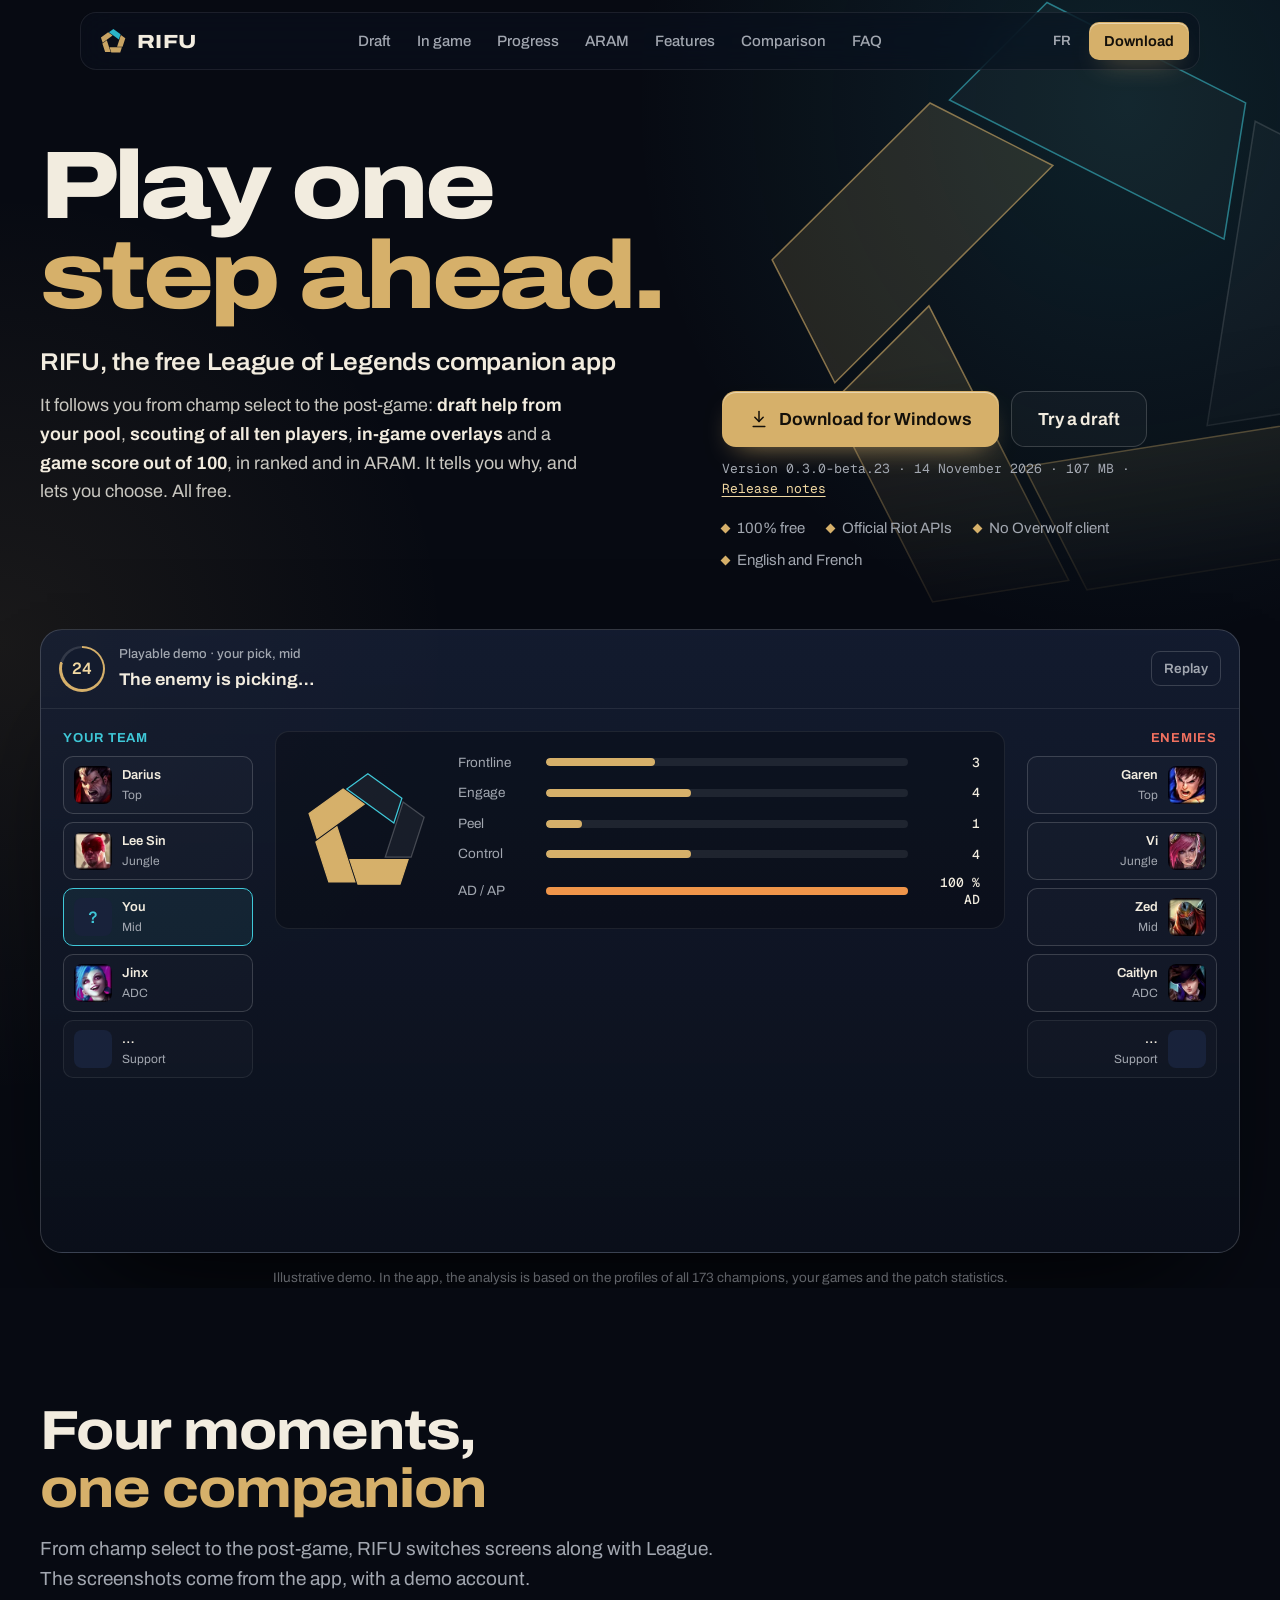
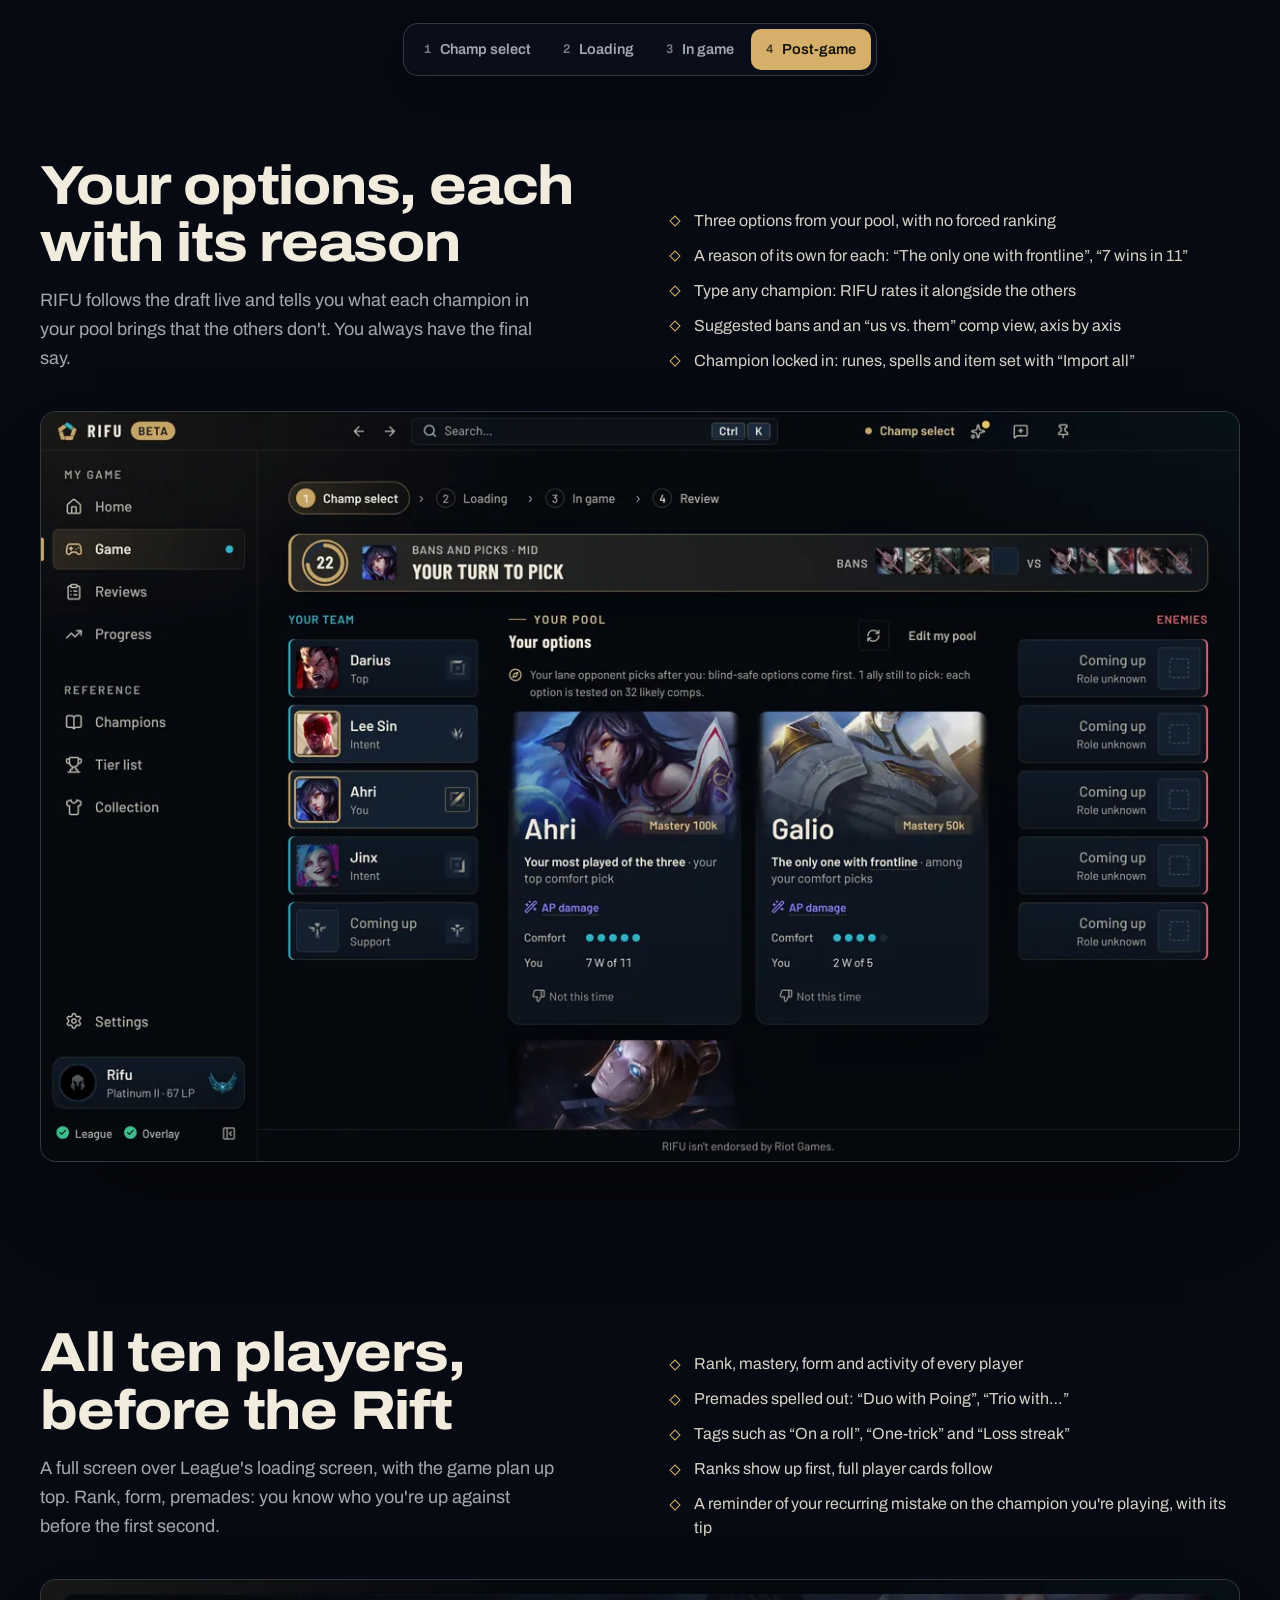
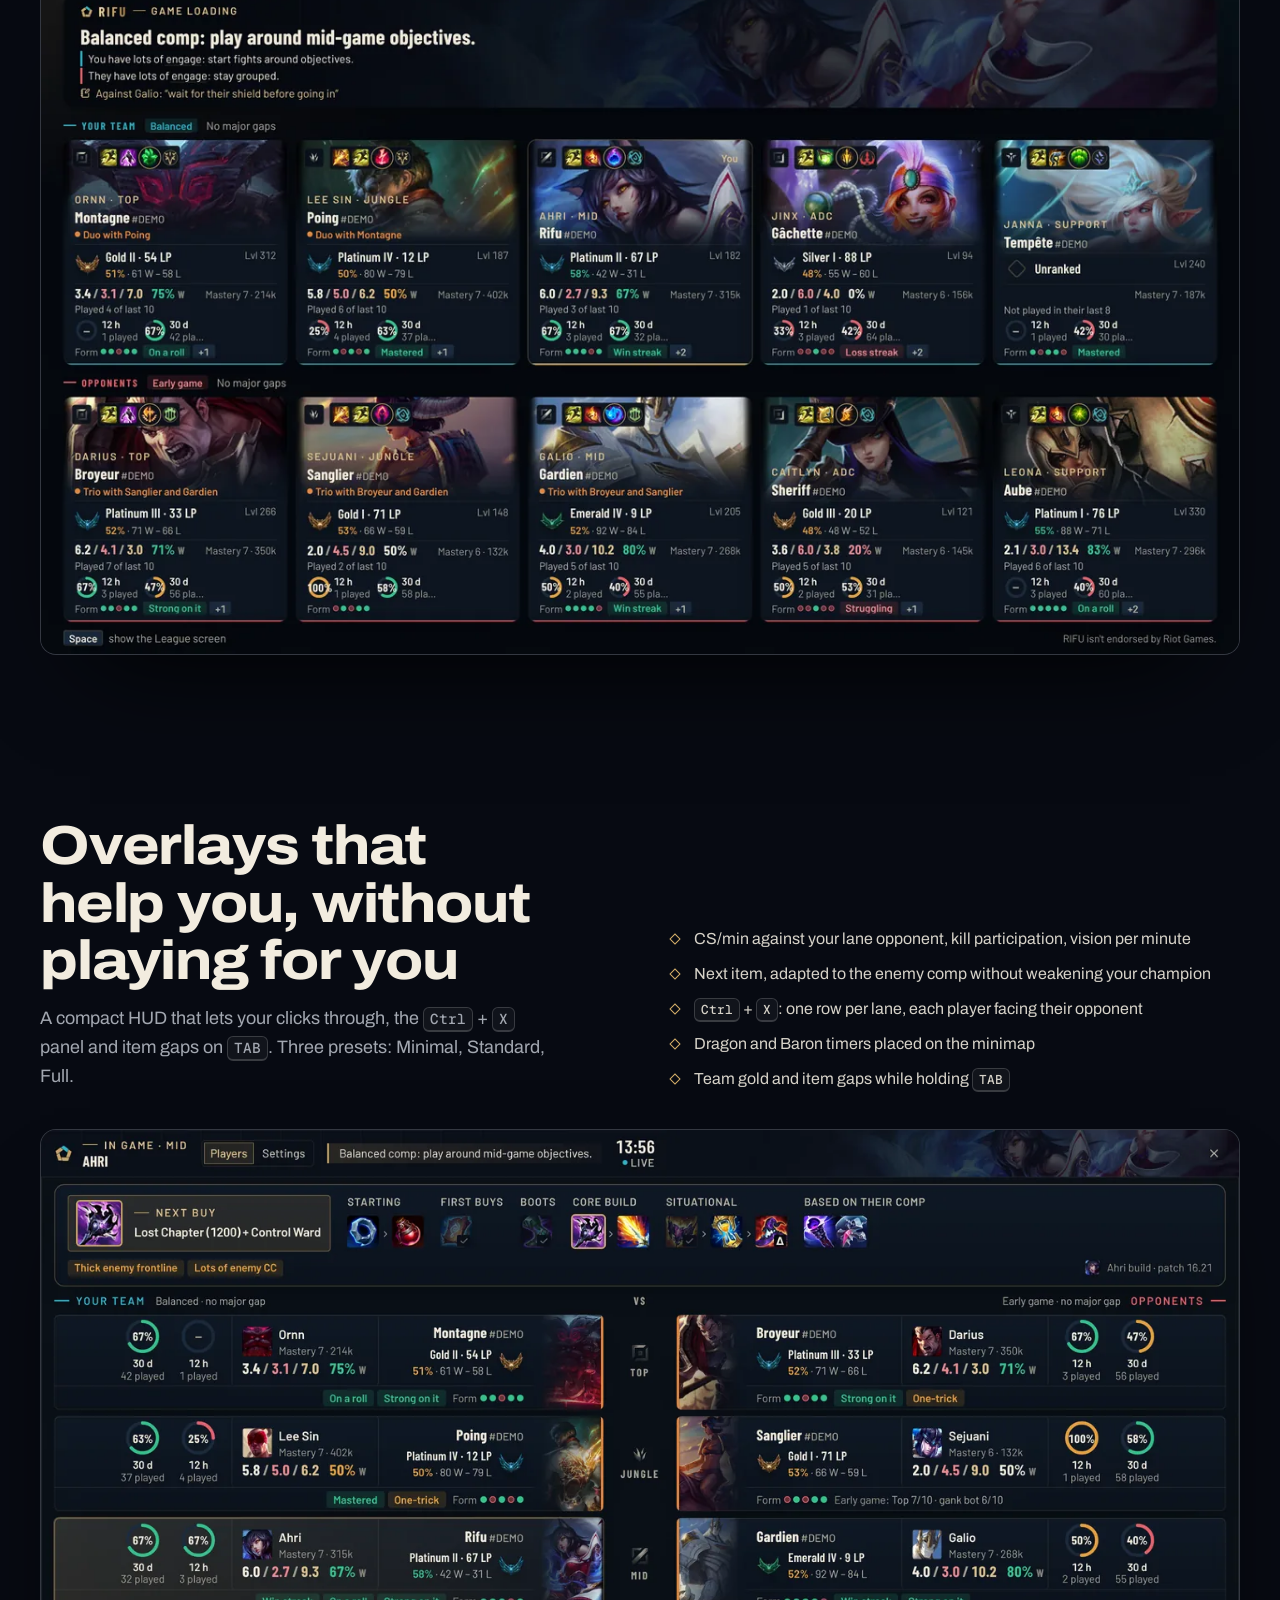
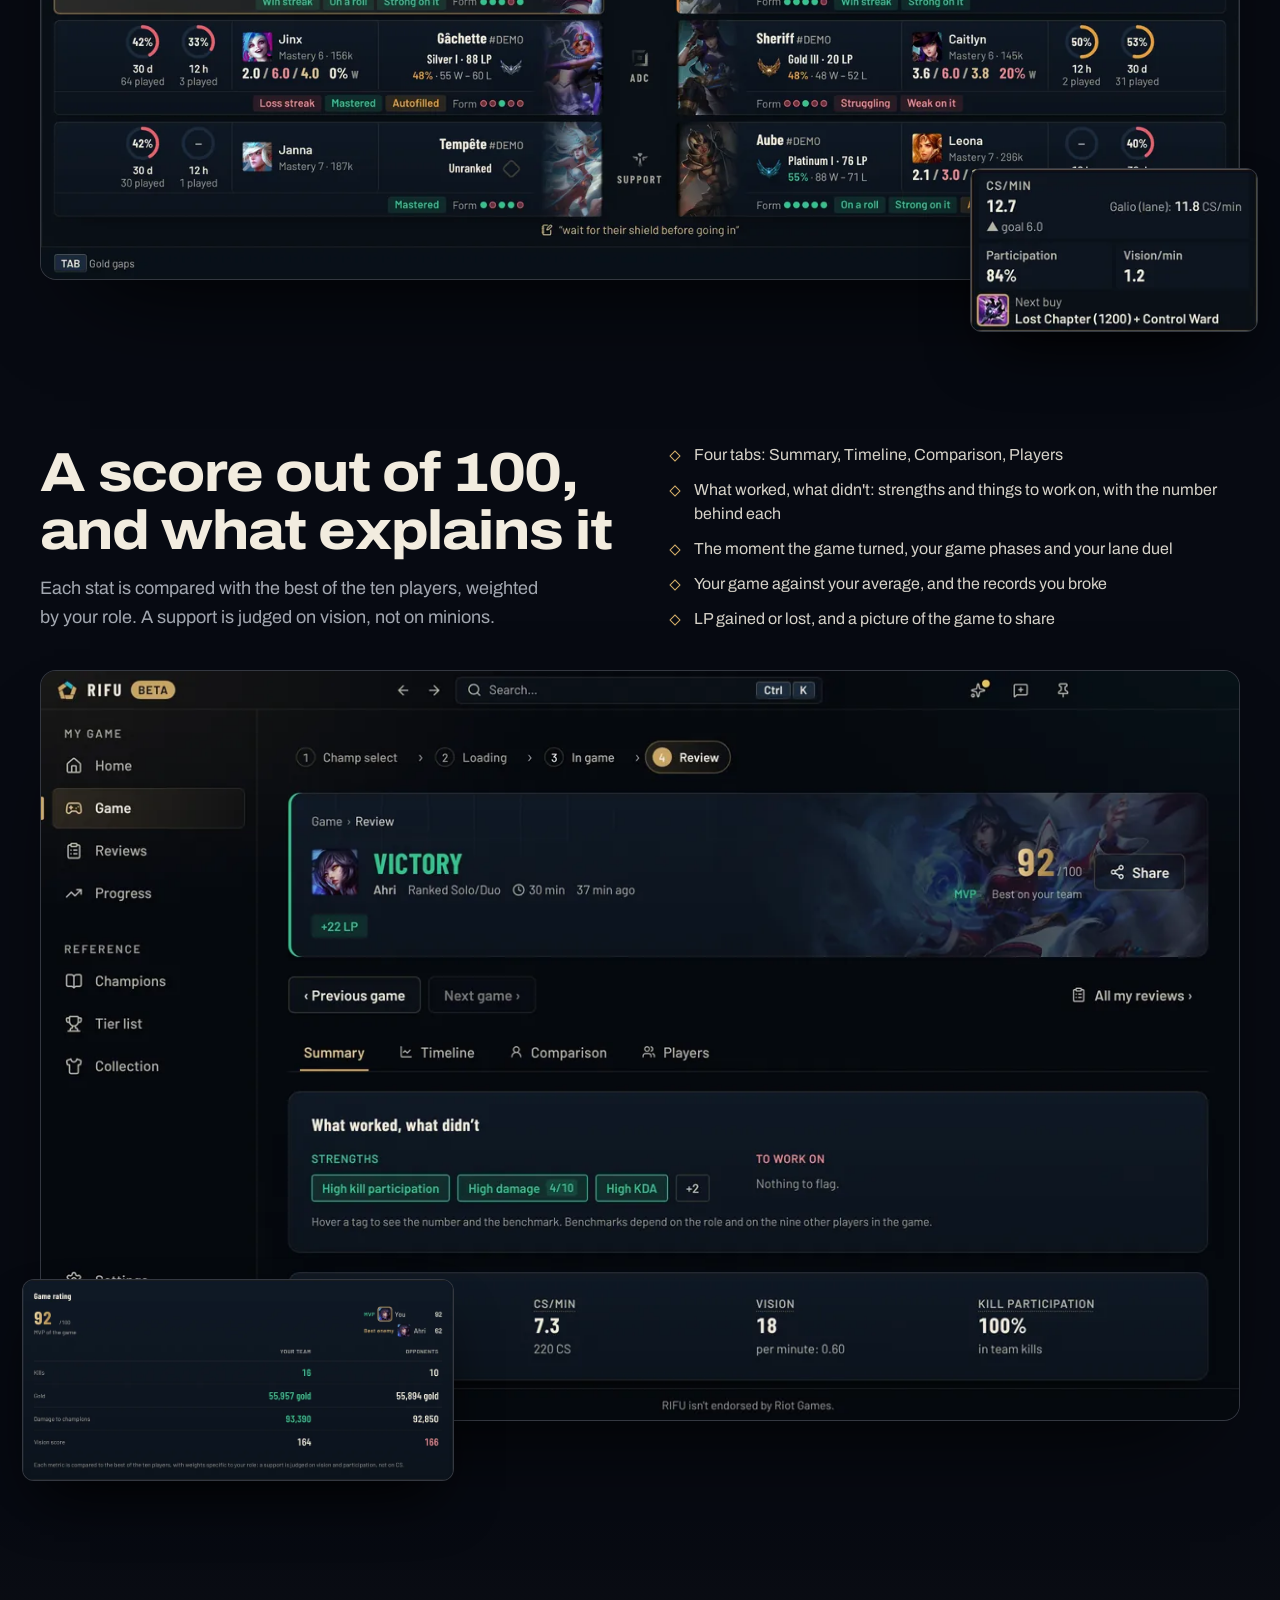
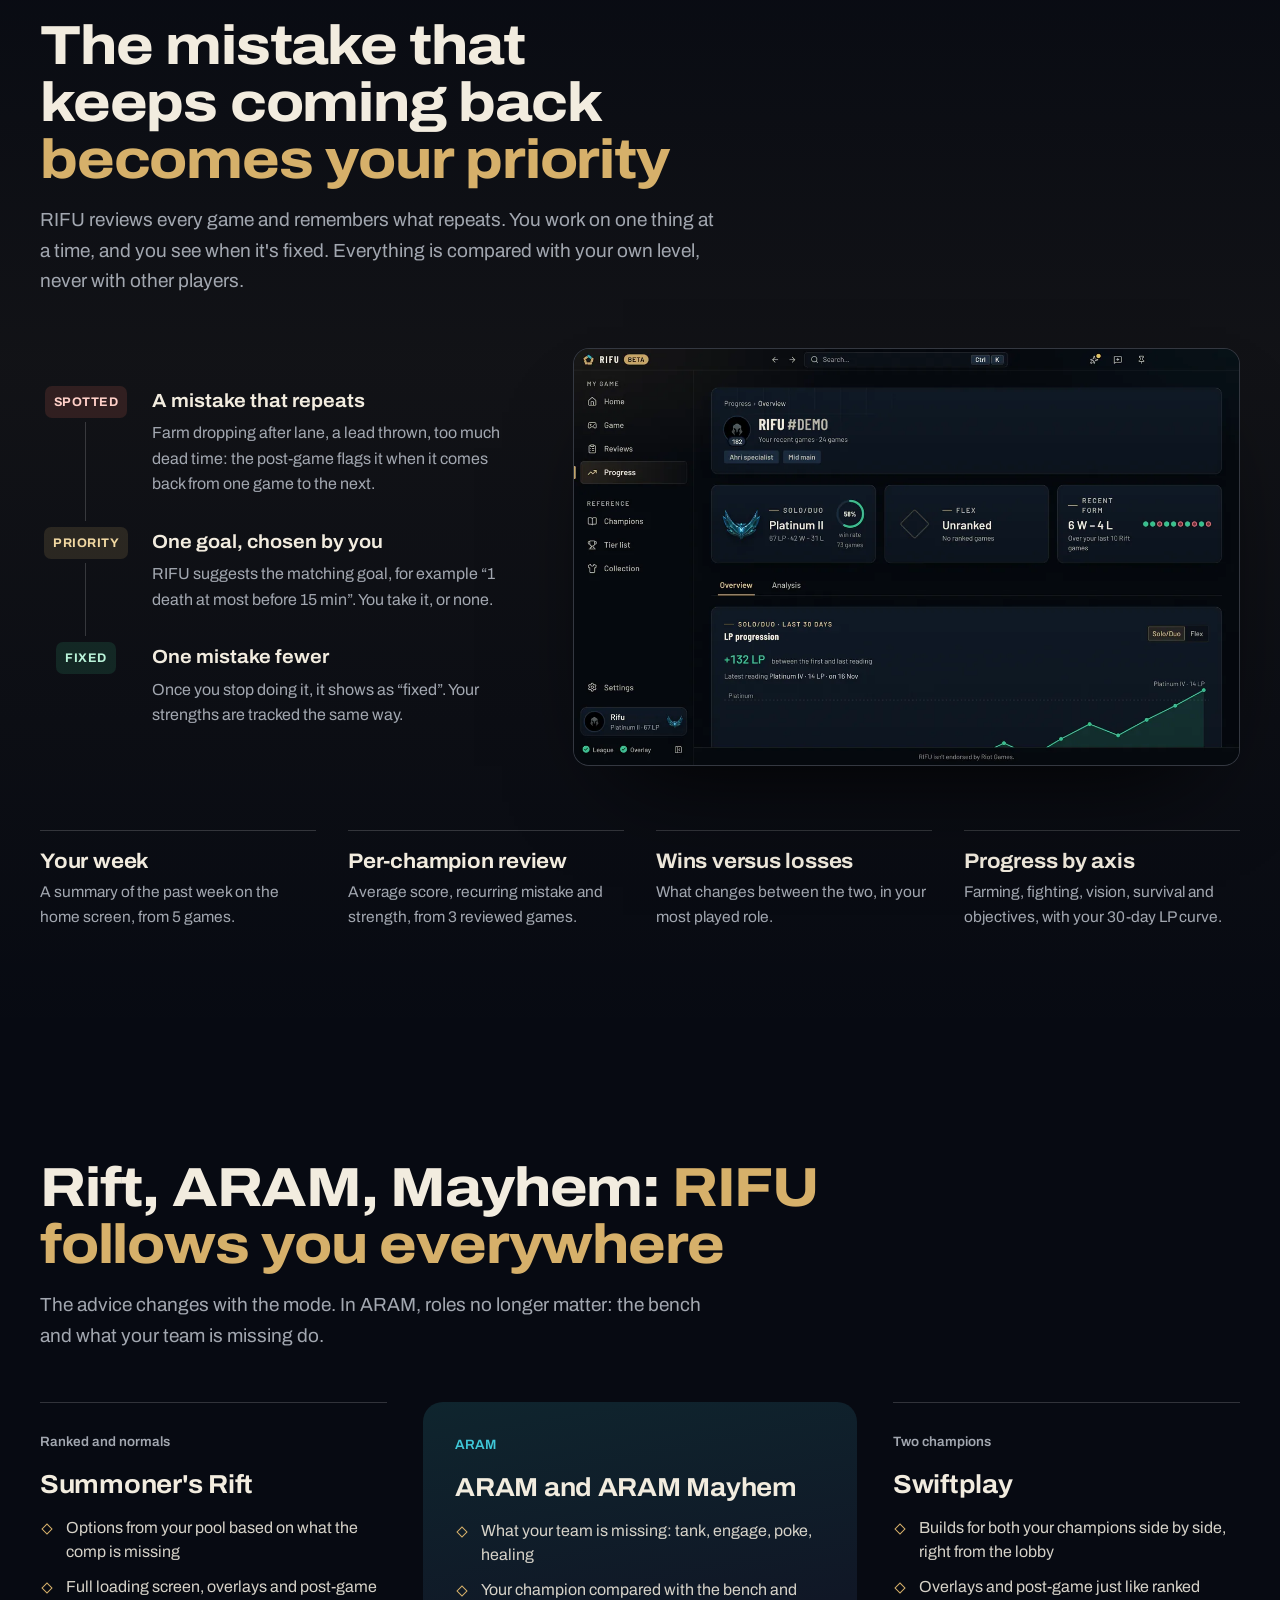
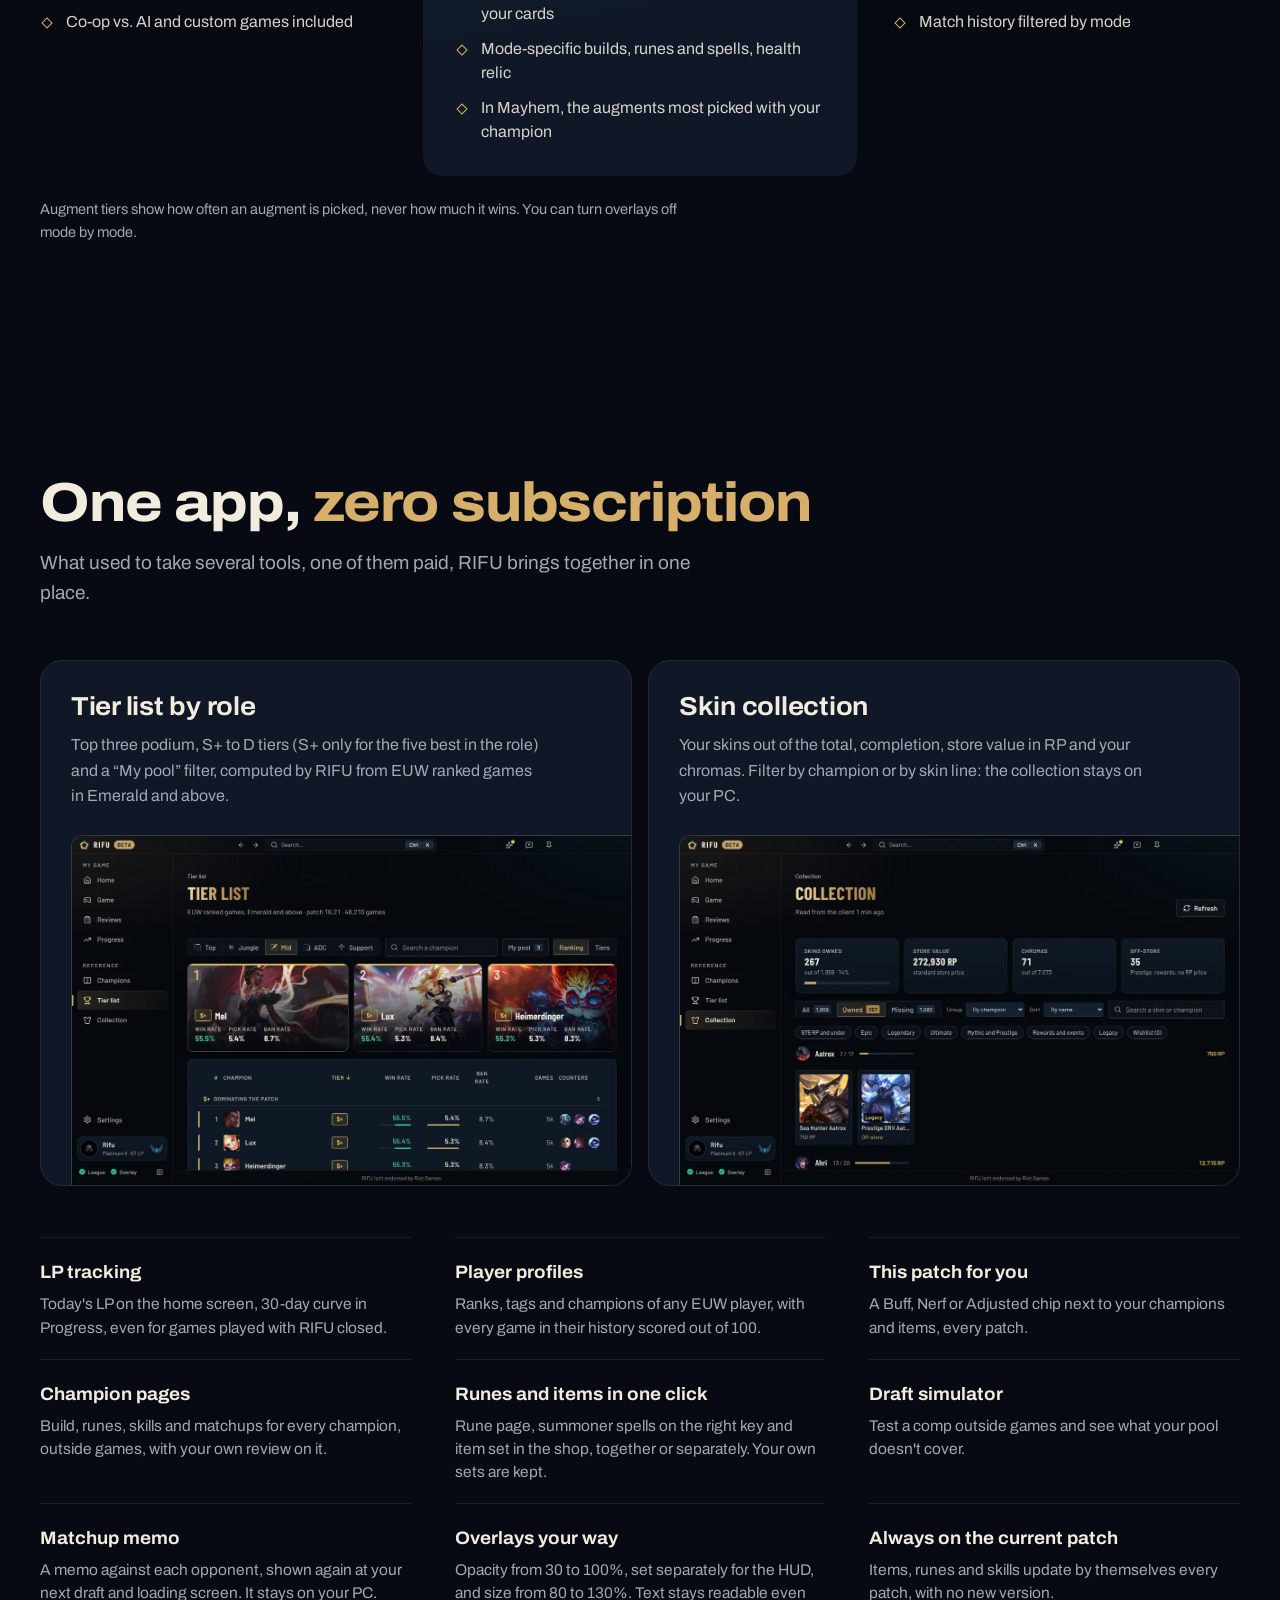
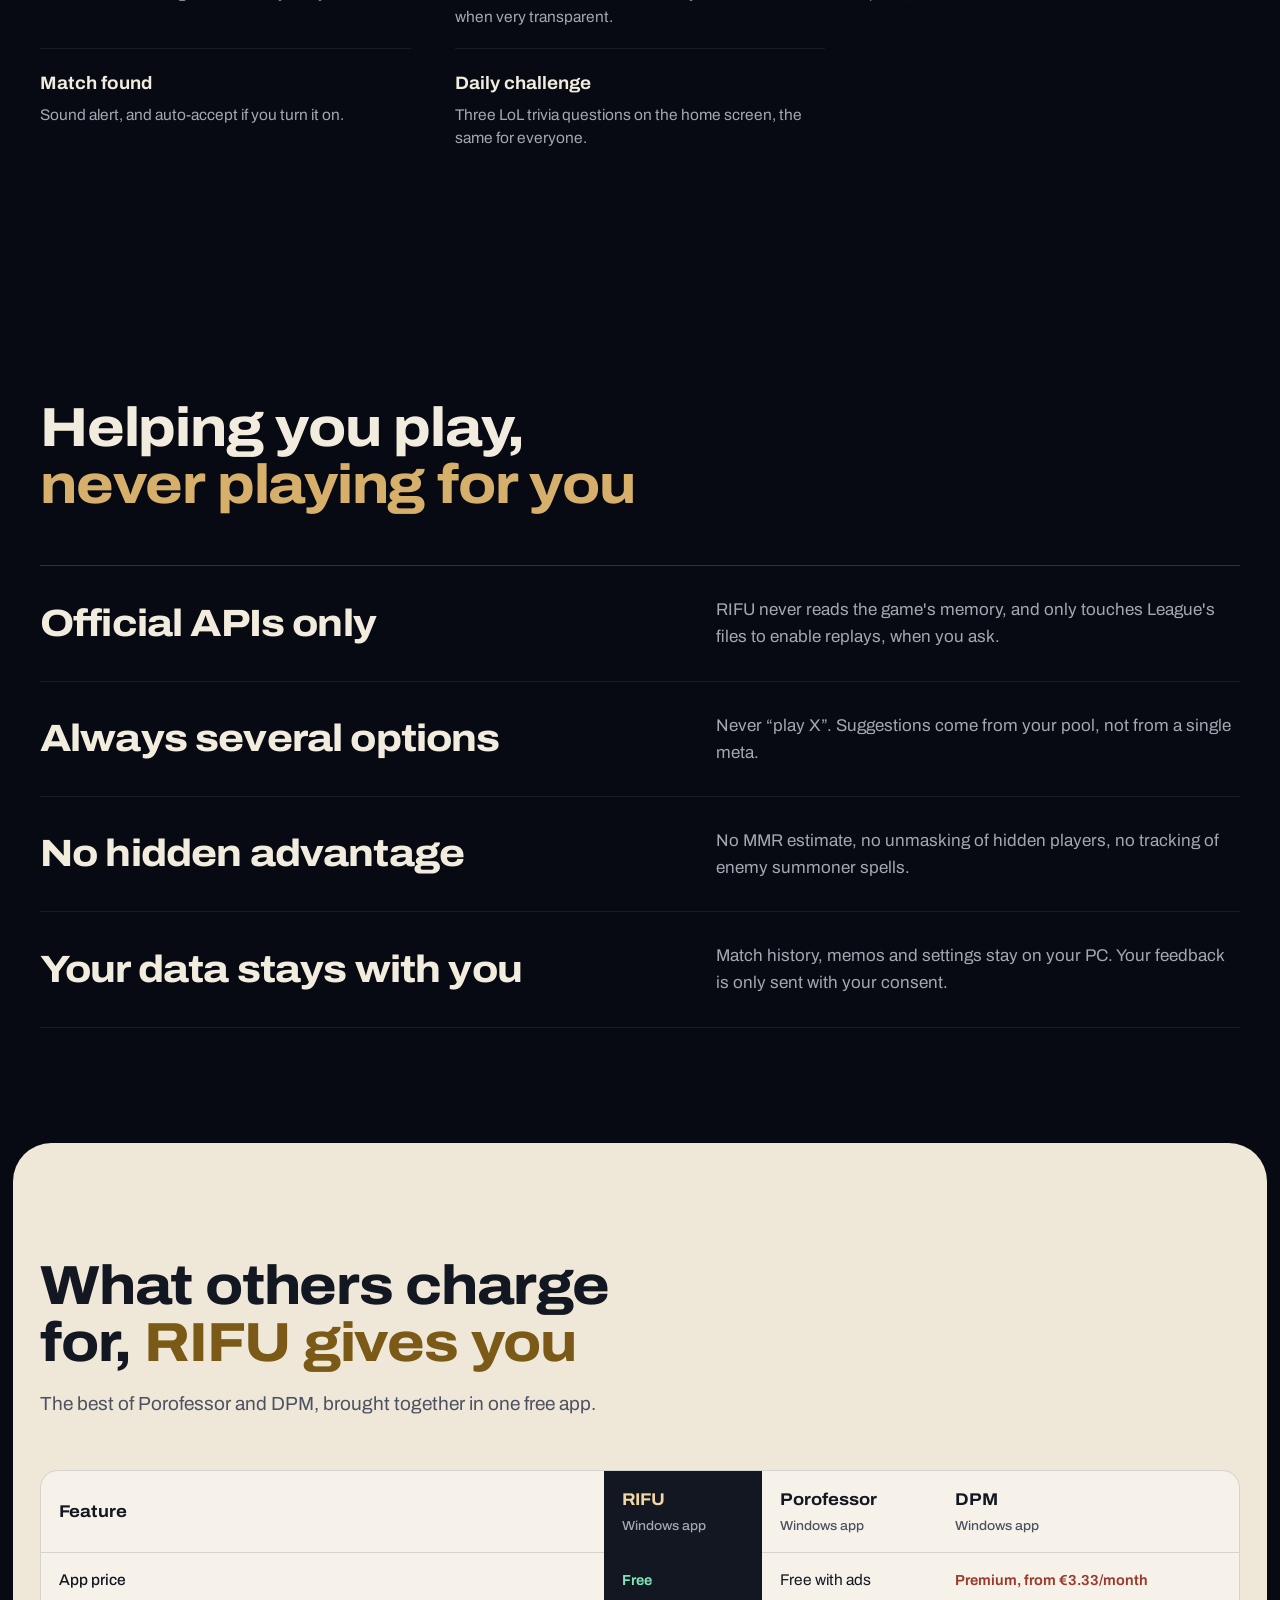
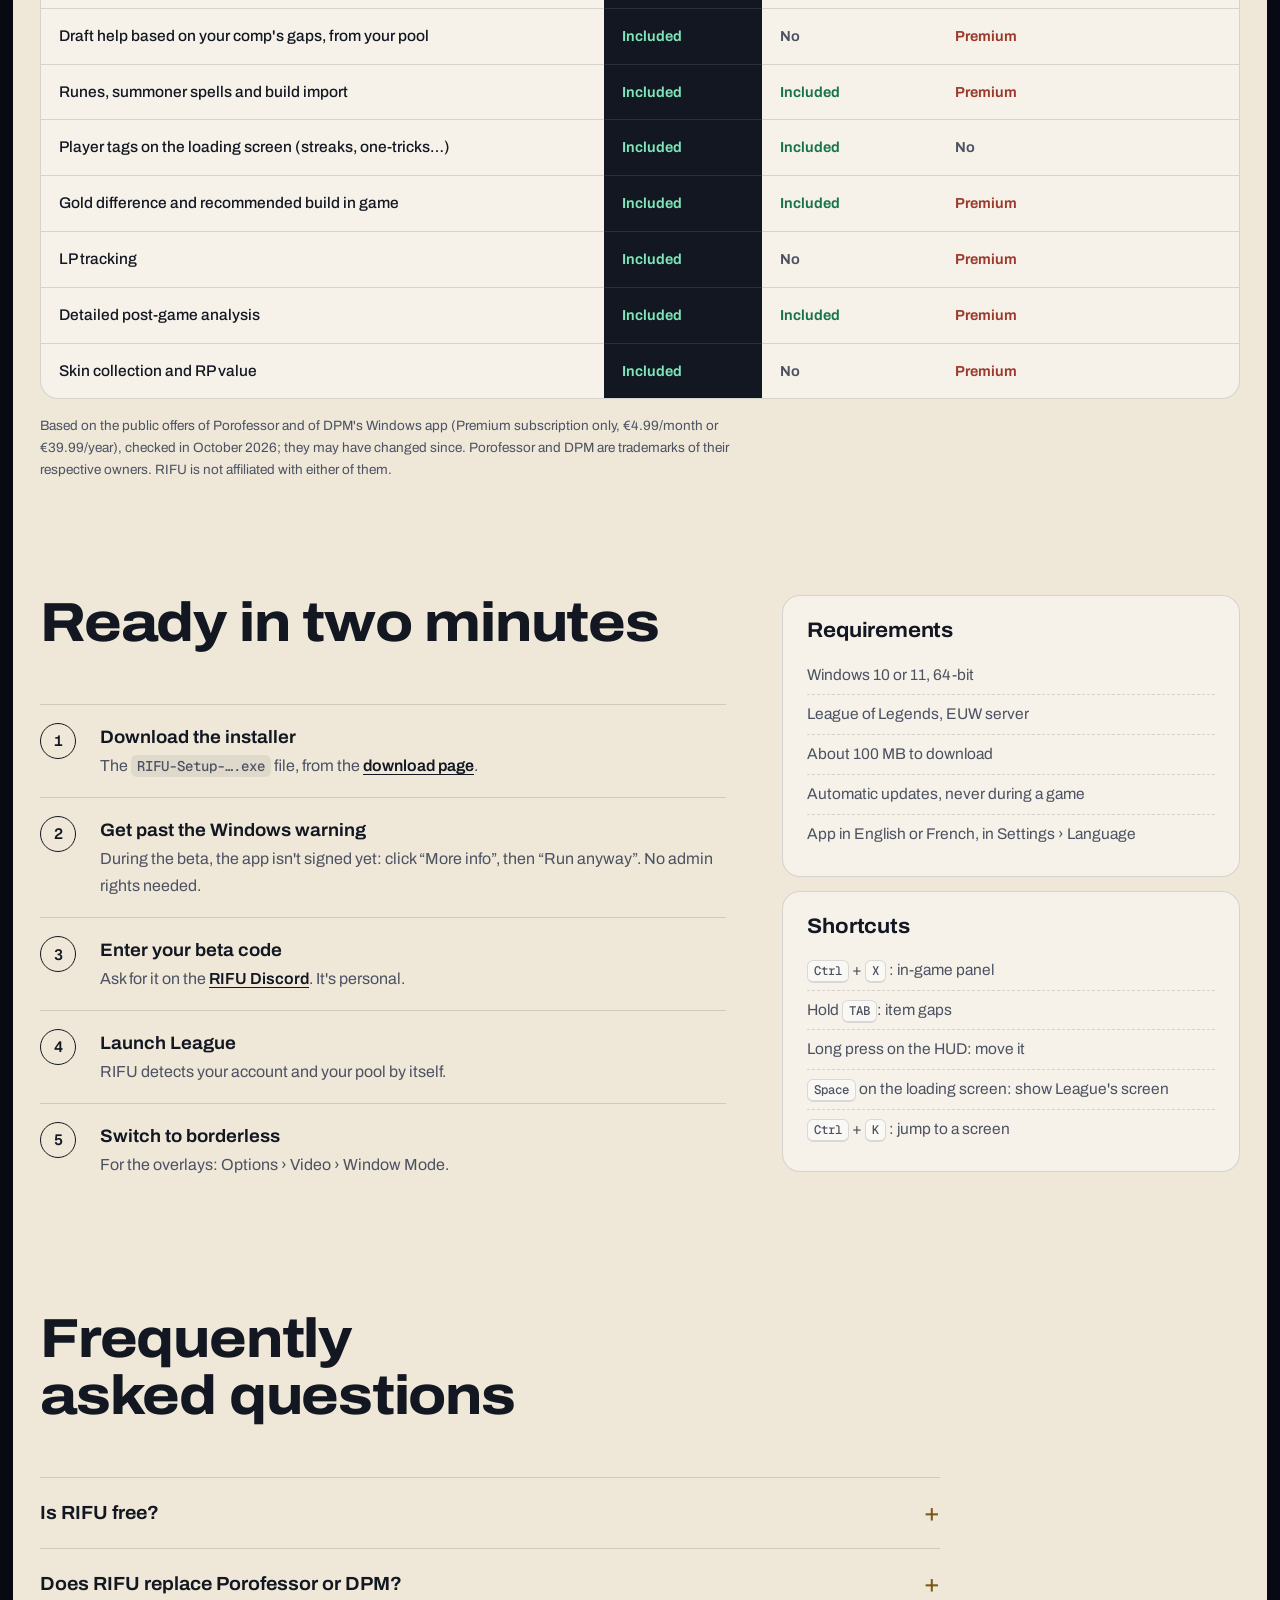
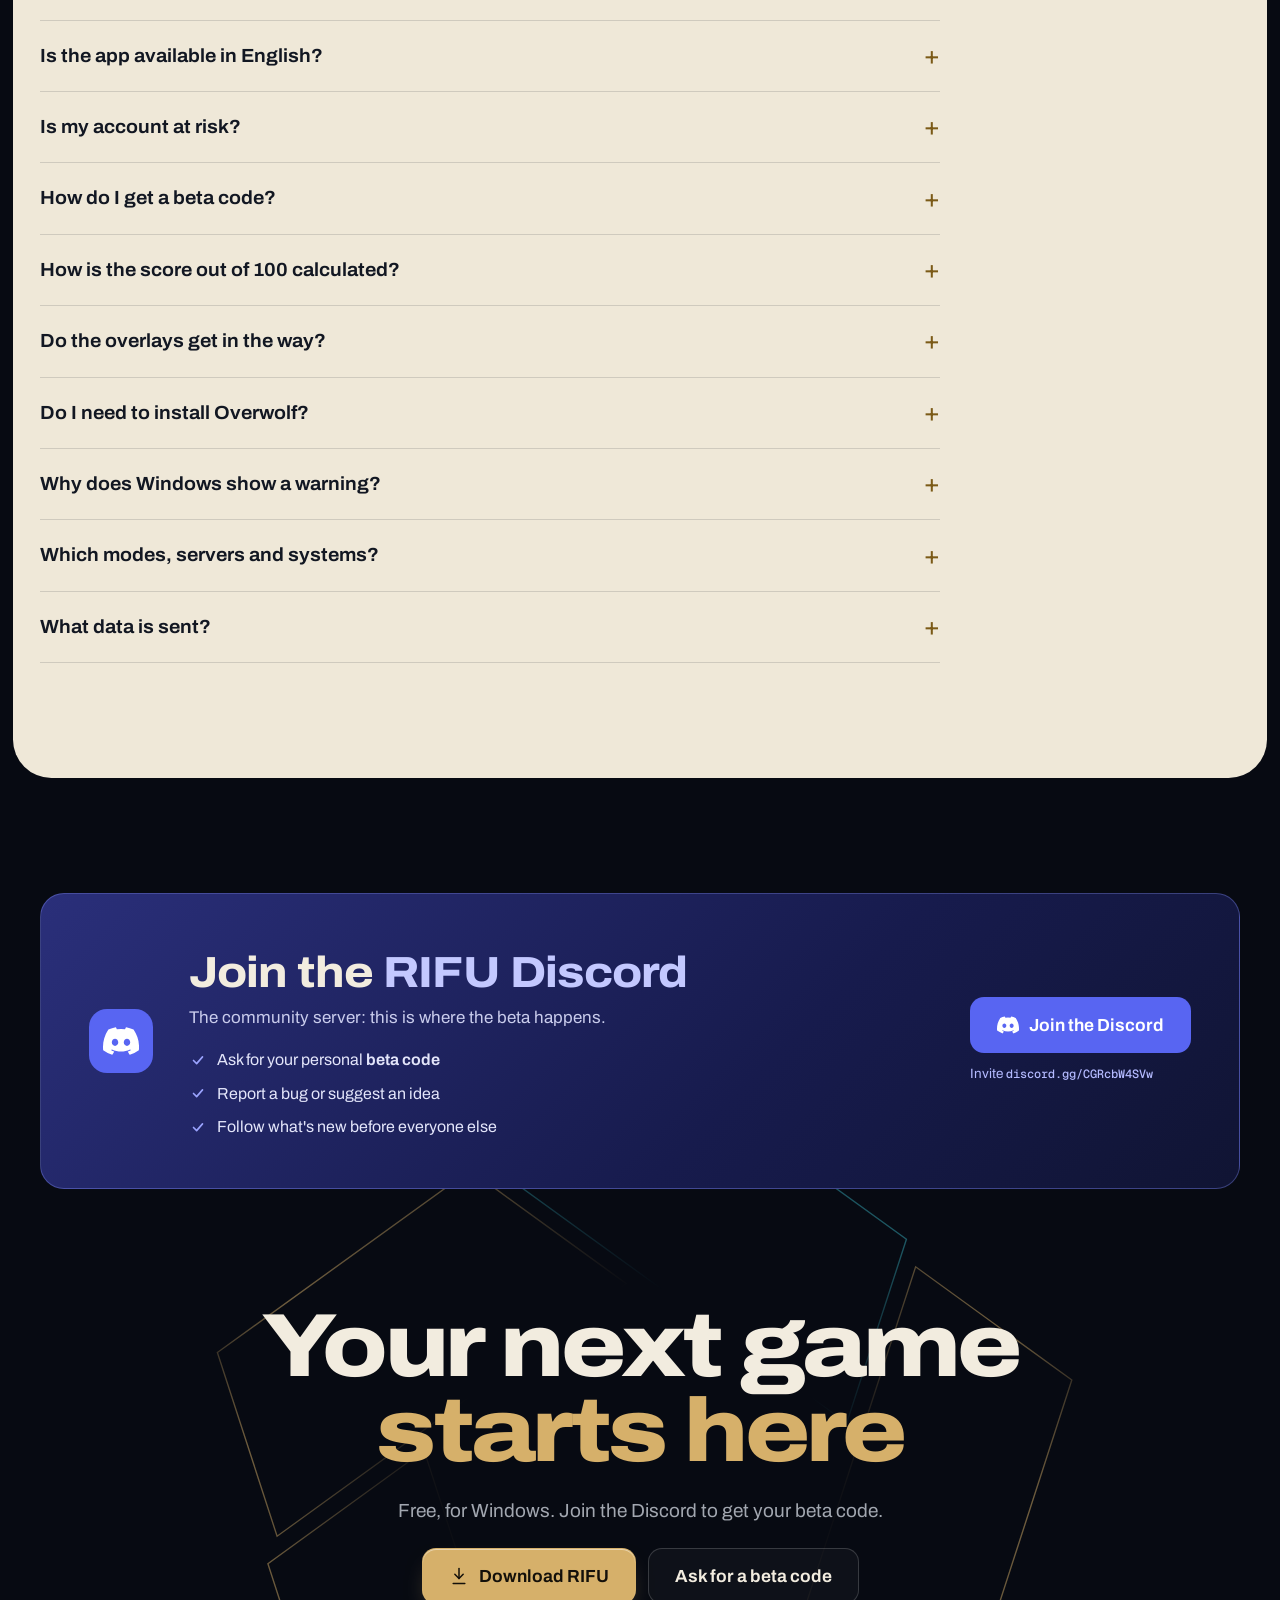
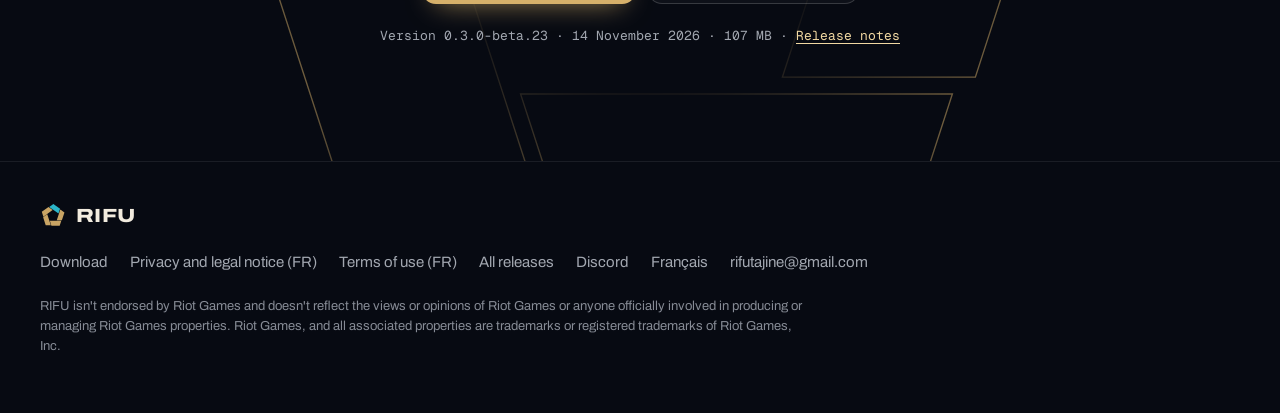
==== commit 72eb1946: "Site : glow up du design (héros, frise des quatre moments, index des fonctions, animations) - Héros " ====
--- a/docs/en/index.html
+++ b/docs/en/index.html
@@ -144,12 +144,19 @@
   <main id="contenu">
     <div class="hero" id="telecharger">
       <div class="wrap">
+        <svg class="hero-penta" viewBox="0 0 64 64" aria-hidden="true">
+          <path data-seg="0" d="M4.4 24 20.9 12.1 31.1 19.5 8.3 36Z"/>
+          <path data-seg="1" d="M14 57.2 7.7 37.8 17.9 30.4 26.6 57.2Z"/>
+          <path data-seg="you" class="you" d="M32.9 4.7 49.4 16.6 45.5 28.6 22.7 12.1Z"/>
+          <path data-seg="2" d="M48.5 58.3 28.1 58.3 24.2 46.3 52.4 46.3Z"/>
+          <path data-seg="3" d="M60.2 25.8 53.9 45.2 41.3 45.2 50 18.4Z"/>
+        </svg>
         <h1>
-          <span class="kicker">RIFU, the free League of Legends companion app</span>
           <span class="big"><span>Play one</span> <span class="accent">step ahead.</span></span>
+          <span class="sub">RIFU, the free League of Legends companion app</span>
         </h1>
         <div class="hero-row">
-          <p class="lead">RIFU follows you from champ select to the post-game: <strong>draft help from your pool</strong>, <strong>scouting of all ten players</strong>, <strong>in-game overlays</strong> and a <strong>game score out of 100</strong>, in ranked and in ARAM. It tells you why, and lets you choose. All free.</p>
+          <p class="lead">It follows you from champ select to the post-game: <strong>draft help from your pool</strong>, <strong>scouting of all ten players</strong>, <strong>in-game overlays</strong> and a <strong>game score out of 100</strong>, in ranked and in ARAM. It tells you why, and lets you choose. All free.</p>
           <div class="hero-side">
             <div>
               <div class="cta">
@@ -169,7 +176,7 @@
 
         <div class="console" id="demo" data-demo>
           <div class="console-bar">
-            <span class="timer" data-timer>30</span>
+            <span class="timer" data-timer><span>30</span></span>
             <div class="console-phase"><small>Playable demo · your pick, mid</small><strong data-phase aria-live="polite">Draft starting…</strong></div>
             <button class="console-replay" type="button" data-replay>Replay</button>
           </div>
@@ -239,34 +246,27 @@
       </div>
     </div>
 
-    <div class="facts" role="region" aria-label="At a glance">
-      <div class="wrap">
-        <ul>
-          <li><b>173</b>champions analysed</li>
-          <li><b>3</b>options, never just one</li>
-          <li><b>10</b>players on the loading screen</li>
-          <li><b>/100</b>the score of every game</li>
-          <li><b>€0</b>subscription</li>
-        </ul>
-      </div>
-    </div>
-
     <div id="parcours">
       <section class="journey-intro">
         <div class="wrap">
-          <div class="section-head reveal">
-            <p class="eyebrow">A game with RIFU</p>
+          <div class="section-head">
             <h2>Four moments, <span class="accent">one companion</span></h2>
             <p>From champ select to the post-game, RIFU switches screens along with League. The screenshots come from the app, with a demo account.</p>
           </div>
         </div>
       </section>
 
+      <nav class="rail" aria-label="The four moments of a game" data-rail>
+        <a href="#selection"><i>1</i>Champ select</a>
+        <a href="#chargement"><i>2</i>Loading</a>
+        <a href="#en-partie"><i>3</i>In game</a>
+        <a href="#bilan"><i>4</i>Post-game</a>
+      </nav>
+
       <section class="chapter" id="selection">
         <div class="wrap">
-          <div class="chapter-head reveal">
+          <div class="chapter-head">
             <div class="chapter-intro">
-              <p class="phase"><i>1/4</i> Champ select</p>
               <h2>Your options, each with its reason</h2>
               <p>RIFU follows the draft live and tells you what each champion in your pool brings that the others don't. You always have the final say.</p>
             </div>
@@ -278,15 +278,14 @@
               <li>Champion locked in: runes, spells and item set with “Import all”</li>
             </ul>
           </div>
-          <figure class="shot reveal"><a class="zoom" href="../assets/captures/en/selection.webp"><img src="../assets/captures/en/selection-1x.webp" srcset="../assets/captures/en/selection-1x.webp 1240w, ../assets/captures/en/selection.webp 2480w" sizes="(max-width: 1240px) 100vw, 1200px" width="2480" height="1550" loading="lazy" alt="Champ select in RIFU: your team, the enemies and the options from your pool, Ahri and Galio, each with what it adds."></a></figure>
+          <figure class="shot"><a class="zoom" href="../assets/captures/en/selection.webp"><img src="../assets/captures/en/selection-1x.webp" srcset="../assets/captures/en/selection-1x.webp 1240w, ../assets/captures/en/selection.webp 2480w" sizes="(max-width: 1240px) 100vw, 1200px" width="2480" height="1550" loading="lazy" alt="Champ select in RIFU: your team, the enemies and the options from your pool, Ahri and Galio, each with what it adds."></a></figure>
         </div>
       </section>
 
       <section class="chapter" id="chargement">
         <div class="wrap">
-          <div class="chapter-head reveal">
+          <div class="chapter-head">
             <div class="chapter-intro">
-              <p class="phase"><i>2/4</i> Loading screen</p>
               <h2>All ten players, before the Rift</h2>
               <p>A full screen over League's loading screen, with the game plan up top. Rank, form, premades: you know who you're up against before the first second.</p>
             </div>
@@ -298,15 +297,14 @@
               <li>A reminder of your recurring mistake on the champion you're playing, with its tip</li>
             </ul>
           </div>
-          <figure class="shot reveal"><a class="zoom" href="../assets/captures/en/chargement.webp"><img src="../assets/captures/en/chargement-1x.webp" srcset="../assets/captures/en/chargement-1x.webp 1280w, ../assets/captures/en/chargement.webp 2560w" sizes="(max-width: 1240px) 100vw, 1200px" width="2560" height="1440" loading="lazy" alt="RIFU's full-screen loading screen: the game plan up top, then the ten players with their skin art, rank, tags, form and premade group."></a></figure>
+          <figure class="shot"><a class="zoom" href="../assets/captures/en/chargement.webp"><img src="../assets/captures/en/chargement-1x.webp" srcset="../assets/captures/en/chargement-1x.webp 1280w, ../assets/captures/en/chargement.webp 2560w" sizes="(max-width: 1240px) 100vw, 1200px" width="2560" height="1440" loading="lazy" alt="RIFU's full-screen loading screen: the game plan up top, then the ten players with their skin art, rank, tags, form and premade group."></a></figure>
         </div>
       </section>
 
       <section class="chapter" id="en-partie">
         <div class="wrap">
-          <div class="chapter-head reveal">
+          <div class="chapter-head">
             <div class="chapter-intro">
-              <p class="phase"><i>3/4</i> In game</p>
               <h2>Overlays that help you, without playing for you</h2>
               <p>A compact HUD that lets your clicks through, the <kbd>Ctrl</kbd> + <kbd>X</kbd> panel and item gaps on <kbd>TAB</kbd>. Three presets: Minimal, Standard, Full.</p>
             </div>
@@ -318,7 +316,7 @@
               <li>Team gold and item gaps while holding <kbd>TAB</kbd></li>
             </ul>
           </div>
-          <figure class="shot reveal">
+          <figure class="shot">
             <a class="zoom" href="../assets/captures/en/panneau.webp"><img src="../assets/captures/en/panneau-1x.webp" srcset="../assets/captures/en/panneau-1x.webp 1440w, ../assets/captures/en/panneau.webp 2880w" sizes="(max-width: 1240px) 100vw, 1200px" width="2880" height="1800" loading="lazy" alt="Ctrl + X panel in game: next item and build steps up top, then one row per lane with each player facing their opponent, with rank, form and tags."></a>
             <img src="../assets/captures/en/hud-1x.webp" srcset="../assets/captures/en/hud-1x.webp 300w, ../assets/captures/en/hud.webp 600w" sizes="(max-width: 960px) 40vw, 300px" width="600" height="376" class="float float-hud" loading="lazy" alt="RIFU's in-game HUD: CS per minute against your opponent, kill participation, vision and next item.">
           </figure>
@@ -327,9 +325,8 @@
 
       <section class="chapter" id="bilan">
         <div class="wrap">
-          <div class="chapter-head reveal">
+          <div class="chapter-head">
             <div class="chapter-intro">
-              <p class="phase"><i>4/4</i> After the game</p>
               <h2>A score out of 100, and what explains it</h2>
               <p>Each stat is compared with the best of the ten players, weighted by your role. A support is judged on vision, not on minions.</p>
             </div>
@@ -341,7 +338,7 @@
               <li>LP gained or lost, and a picture of the game to share</li>
             </ul>
           </div>
-          <figure class="shot reveal">
+          <figure class="shot">
             <a class="zoom" href="../assets/captures/en/bilan.webp"><img src="../assets/captures/en/bilan-1x.webp" srcset="../assets/captures/en/bilan-1x.webp 1240w, ../assets/captures/en/bilan.webp 2480w" sizes="(max-width: 1240px) 100vw, 1200px" width="2480" height="1550" loading="lazy" alt="Post-game, Summary tab: victory, a score of 92 out of 100, LP gained, strengths and key numbers."></a>
             <img src="../assets/captures/en/note-1x.webp" srcset="../assets/captures/en/note-1x.webp 952w, ../assets/captures/en/note.webp 1904w" sizes="(max-width: 960px) 56vw, 440px" width="1904" height="918" class="float float-note" loading="lazy" alt="Game score: 92 out of 100, MVP, the best enemy and the comparison of both teams.">
           </figure>
@@ -351,20 +348,19 @@
 
     <section class="grow" id="progression">
       <div class="wrap">
-        <div class="section-head reveal">
-          <p class="eyebrow">Progress</p>
+        <div class="section-head">
           <h2>The mistake that keeps coming back <span class="accent">becomes your priority</span></h2>
           <p>RIFU reviews every game and remembers what repeats. You work on one thing at a time, and you see when it's fixed. Everything is compared with your own level, never with other players.</p>
         </div>
         <div class="grow-grid">
-          <ol class="loop reveal">
+          <ol class="loop">
             <li><span class="state">Spotted</span><b>A mistake that repeats</b><p>Farm dropping after lane, a lead thrown, too much dead time: the post-game flags it when it comes back from one game to the next.</p></li>
             <li><span class="state">Priority</span><b>One goal, chosen by you</b><p>RIFU suggests the matching goal, for example “1 death at most before 15 min”. You take it, or none.</p></li>
             <li><span class="state">Fixed</span><b>One mistake fewer</b><p>Once you stop doing it, it shows as “fixed”. Your strengths are tracked the same way.</p></li>
           </ol>
-          <figure class="shot reveal"><a class="zoom" href="../assets/captures/en/progression.webp"><img src="../assets/captures/en/progression-1x.webp" srcset="../assets/captures/en/progression-1x.webp 1240w, ../assets/captures/en/progression.webp 2480w" sizes="(max-width: 1000px) 100vw, 700px" width="2480" height="1550" loading="lazy" alt="RIFU's Progress page: rank, recent form and the 30-day LP curve, +132 LP."></a></figure>
-        </div>
-        <ul class="grow-list reveal">
+          <figure class="shot"><a class="zoom" href="../assets/captures/en/progression.webp"><img src="../assets/captures/en/progression-1x.webp" srcset="../assets/captures/en/progression-1x.webp 1240w, ../assets/captures/en/progression.webp 2480w" sizes="(max-width: 1000px) 100vw, 700px" width="2480" height="1550" loading="lazy" alt="RIFU's Progress page: rank, recent form and the 30-day LP curve, +132 LP."></a></figure>
+        </div>
+        <ul class="grow-list">
           <li><h3>Your week</h3><p>A summary of the past week on the home screen, from 5 games.</p></li>
           <li><h3>Per-champion review</h3><p>Average score, recurring mistake and strength, from 3 reviewed games.</p></li>
           <li><h3>Wins versus losses</h3><p>What changes between the two, in your most played role.</p></li>
@@ -375,13 +371,12 @@
 
     <section id="modes">
       <div class="wrap">
-        <div class="section-head reveal">
-          <p class="eyebrow">All your modes</p>
+        <div class="section-head">
           <h2>Rift, ARAM, Mayhem: <span class="accent">RIFU follows you everywhere</span></h2>
           <p>The advice changes with the mode. In ARAM, roles no longer matter: the bench and what your team is missing do.</p>
         </div>
         <div class="modes">
-          <article class="mode reveal">
+          <article class="mode">
             <span class="mode-tag">Ranked and normals</span>
             <h3>Summoner's Rift</h3>
             <ul class="checks">
@@ -390,7 +385,7 @@
               <li>Co-op vs. AI and custom games included</li>
             </ul>
           </article>
-          <article class="mode mode-featured reveal">
+          <article class="mode mode-featured">
             <span class="mode-tag">ARAM</span>
             <h3>ARAM and ARAM Mayhem</h3>
             <ul class="checks">
@@ -400,7 +395,7 @@
               <li>In Mayhem, the augments most picked with your champion</li>
             </ul>
           </article>
-          <article class="mode reveal">
+          <article class="mode">
             <span class="mode-tag">Two champions</span>
             <h3>Swiftplay</h3>
             <ul class="checks">
@@ -416,123 +411,58 @@
 
     <section id="fonctions">
       <div class="wrap">
-        <div class="section-head reveal">
-          <p class="eyebrow">Everything else</p>
+        <div class="section-head">
           <h2>One app, <span class="accent">zero subscription</span></h2>
           <p>What used to take several tools, one of them paid, RIFU brings together in one place.</p>
         </div>
-        <div class="bento">
-          <article class="tile big reveal">
-            <svg class="ico"><use href="#i-chart"/></svg>
-            <h3>Tier list by role</h3>
-            <p>Top three podium, S+ to D tiers (S+ only for the five best in the role) and a “My pool” filter, computed by RIFU from EUW ranked games in Emerald and above.</p>
-            <div class="tile-img"><a class="zoom" href="../assets/captures/en/tier-list.webp"><img src="../assets/captures/en/tier-list-1x.webp" srcset="../assets/captures/en/tier-list-1x.webp 1240w, ../assets/captures/en/tier-list.webp 2480w" sizes="(max-width: 1040px) 100vw, 780px" width="2480" height="1550" loading="lazy" alt="RIFU's mid tier list: top three podium, then the ranking by tier with win, pick and ban rates."></a></div>
-          </article>
-          <article class="tile reveal">
-            <div class="stat">+132&nbsp;LP</div>
-            <h3>LP tracking</h3>
-            <p>Today's LP on the home screen, 30-day curve in Progress, even for games played with RIFU closed.</p>
-          </article>
-          <article class="tile reveal">
-            <svg class="ico"><use href="#i-eye"/></svg>
-            <h3>Player profiles</h3>
-            <p>Ranks, tags and champions of any EUW player, with every game in their history scored out of 100.</p>
-          </article>
-          <article class="tile reveal">
-            <svg class="ico"><use href="#i-spark"/></svg>
-            <h3>This patch for you</h3>
-            <p>A Buff, Nerf or Adjusted chip next to your champions and items, every patch.</p>
-          </article>
-          <article class="tile big reveal">
-            <svg class="ico"><use href="#i-skin"/></svg>
-            <h3>Skin collection</h3>
-            <p>Your skins out of the total, completion, store value in RP and your chromas. Filter by champion or by skin line: the collection stays on your PC.</p>
-            <div class="tile-img"><a class="zoom" href="../assets/captures/en/collection.webp"><img src="../assets/captures/en/collection-1x.webp" srcset="../assets/captures/en/collection-1x.webp 1240w, ../assets/captures/en/collection.webp 2480w" sizes="(max-width: 1040px) 100vw, 780px" width="2480" height="1550" loading="lazy" alt="RIFU's Collection page: owned skins out of the total, store value in RP, chromas, filters and skins by champion."></a></div>
-          </article>
-          <article class="tile reveal">
-            <svg class="ico"><use href="#i-book"/></svg>
-            <h3>Champion pages</h3>
-            <p>Build, runes, skills and matchups for every champion, outside games, with your own review on it.</p>
-          </article>
-          <article class="tile wide reveal">
-            <svg class="ico"><use href="#i-runes"/></svg>
-            <h3>Runes and items in one click</h3>
-            <p>Rune page, summoner spells on the right key and item set in the shop, together or separately. Your own sets are kept.</p>
-          </article>
-          <article class="tile wide reveal">
-            <svg class="ico"><use href="#i-grid"/></svg>
-            <h3>Draft simulator</h3>
-            <p>Test a comp outside games and see what your pool doesn't cover.</p>
-          </article>
-          <article class="tile wide reveal">
-            <svg class="ico"><use href="#i-pen"/></svg>
-            <h3>Matchup memo</h3>
-            <p>A memo against each opponent, shown again at your next draft and loading screen. It stays on your PC.</p>
-          </article>
-          <article class="tile wide reveal">
-            <svg class="ico"><use href="#i-sliders"/></svg>
-            <h3>Overlays your way</h3>
-            <p>Opacity from 30 to 100%, set separately for the HUD, and size from 80 to 130%. Text stays readable even when very transparent.</p>
-          </article>
-          <article class="tile reveal">
-            <svg class="ico"><use href="#i-refresh"/></svg>
-            <h3>Always on the current patch</h3>
-            <p>Items, runes and skills update by themselves every patch, with no new version.</p>
-          </article>
-          <article class="tile reveal">
-            <svg class="ico"><use href="#i-bell"/></svg>
-            <h3>Match found</h3>
-            <p>Sound alert, and auto-accept if you turn it on.</p>
-          </article>
-          <article class="tile reveal">
-            <svg class="ico"><use href="#i-quiz"/></svg>
-            <h3>Daily challenge</h3>
-            <p>Three LoL trivia questions on the home screen, the same for everyone.</p>
-          </article>
-        </div>
+        <div class="features">
+          <figure class="feature">
+            <figcaption><h3>Tier list by role</h3><p>Top three podium, S+ to D tiers (S+ only for the five best in the role) and a “My pool” filter, computed by RIFU from EUW ranked games in Emerald and above.</p></figcaption>
+            <a class="zoom" href="../assets/captures/en/tier-list.webp"><img src="../assets/captures/en/tier-list-1x.webp" srcset="../assets/captures/en/tier-list-1x.webp 1240w, ../assets/captures/en/tier-list.webp 2480w" sizes="(max-width: 1040px) 100vw, 780px" width="2480" height="1550" loading="lazy" alt="RIFU's mid tier list: top three podium, then the ranking by tier with win, pick and ban rates."></a>
+          </figure>
+          <figure class="feature">
+            <figcaption><h3>Skin collection</h3><p>Your skins out of the total, completion, store value in RP and your chromas. Filter by champion or by skin line: the collection stays on your PC.</p></figcaption>
+            <a class="zoom" href="../assets/captures/en/collection.webp"><img src="../assets/captures/en/collection-1x.webp" srcset="../assets/captures/en/collection-1x.webp 1240w, ../assets/captures/en/collection.webp 2480w" sizes="(max-width: 1040px) 100vw, 780px" width="2480" height="1550" loading="lazy" alt="RIFU's Collection page: owned skins out of the total, store value in RP, chromas, filters and skins by champion."></a>
+          </figure>
+        </div>
+        <dl class="index">
+          <div><dt>LP tracking</dt><dd>Today's LP on the home screen, 30-day curve in Progress, even for games played with RIFU closed.</dd></div>
+          <div><dt>Player profiles</dt><dd>Ranks, tags and champions of any EUW player, with every game in their history scored out of 100.</dd></div>
+          <div><dt>This patch for you</dt><dd>A Buff, Nerf or Adjusted chip next to your champions and items, every patch.</dd></div>
+          <div><dt>Champion pages</dt><dd>Build, runes, skills and matchups for every champion, outside games, with your own review on it.</dd></div>
+          <div><dt>Runes and items in one click</dt><dd>Rune page, summoner spells on the right key and item set in the shop, together or separately. Your own sets are kept.</dd></div>
+          <div><dt>Draft simulator</dt><dd>Test a comp outside games and see what your pool doesn't cover.</dd></div>
+          <div><dt>Matchup memo</dt><dd>A memo against each opponent, shown again at your next draft and loading screen. It stays on your PC.</dd></div>
+          <div><dt>Overlays your way</dt><dd>Opacity from 30 to 100%, set separately for the HUD, and size from 80 to 130%. Text stays readable even when very transparent.</dd></div>
+          <div><dt>Always on the current patch</dt><dd>Items, runes and skills update by themselves every patch, with no new version.</dd></div>
+          <div><dt>Match found</dt><dd>Sound alert, and auto-accept if you turn it on.</dd></div>
+          <div><dt>Daily challenge</dt><dd>Three LoL trivia questions on the home screen, the same for everyone.</dd></div>
+        </dl>
       </div>
     </section>
 
     <section id="principes">
       <div class="wrap">
-        <div class="section-head reveal">
-          <p class="eyebrow">Fair-play</p>
+        <div class="section-head">
           <h2>Helping you play, <span class="accent">never playing for you</span></h2>
         </div>
-        <div class="rules reveal">
-          <div class="rule">
-            <svg class="ico"><use href="#i-shield"/></svg>
-            <h3>Official APIs only</h3>
-            <p>RIFU never reads the game's memory, and only touches League's files to enable replays, when you ask.</p>
-          </div>
-          <div class="rule">
-            <svg class="ico"><use href="#i-list"/></svg>
-            <h3>Always several options</h3>
-            <p>Never “play X”. Suggestions come from your pool, not from a single meta.</p>
-          </div>
-          <div class="rule">
-            <svg class="ico"><use href="#i-ban"/></svg>
-            <h3>No hidden advantage</h3>
-            <p>No MMR estimate, no unmasking of hidden players, no tracking of enemy summoner spells.</p>
-          </div>
-          <div class="rule">
-            <svg class="ico"><use href="#i-lock"/></svg>
-            <h3>Your data stays with you</h3>
-            <p>Match history, memos and settings stay on your PC. Your feedback is only sent with your consent.</p>
-          </div>
-        </div>
+        <ol class="manifest">
+          <li><h3>Official APIs only</h3><p>RIFU never reads the game's memory, and only touches League's files to enable replays, when you ask.</p></li>
+          <li><h3>Always several options</h3><p>Never “play X”. Suggestions come from your pool, not from a single meta.</p></li>
+          <li><h3>No hidden advantage</h3><p>No MMR estimate, no unmasking of hidden players, no tracking of enemy summoner spells.</p></li>
+          <li><h3>Your data stays with you</h3><p>Match history, memos and settings stay on your PC. Your feedback is only sent with your consent.</p></li>
+        </ol>
       </div>
     </section>
 
     <div class="paper">
       <section id="comparatif">
         <div class="wrap">
-          <div class="section-head reveal">
-            <p class="eyebrow">Comparison</p>
+          <div class="section-head">
             <h2>What others charge for, <span class="accent">RIFU gives you</span></h2>
             <p>The best of Porofessor and DPM, brought together in one free app.</p>
           </div>
-          <div class="compare-wrap reveal">
+          <div class="compare-wrap">
             <table class="compare">
               <caption class="sr-only">Comparison of the RIFU, Porofessor and DPM Windows apps</caption>
               <thead>
@@ -562,11 +492,10 @@
       <section id="installer">
         <div class="wrap install">
           <div>
-            <div class="section-head reveal">
-              <p class="eyebrow">Install</p>
+            <div class="section-head">
               <h2>Ready in two minutes</h2>
             </div>
-            <ol class="steps reveal">
+            <ol class="steps">
               <li><div><b>Download the installer</b><span>The <code>RIFU-Setup-….exe</code> file, from the <a href="download.html">download page</a>.</span></div></li>
               <li><div><b>Get past the Windows warning</b><span>During the beta, the app isn't signed yet: click “More info”, then “Run anyway”. No admin rights needed.</span></div></li>
               <li><div><b>Enter your beta code</b><span>Ask for it on the <a data-discord href="#">RIFU Discord</a>. It's personal.</span></div></li>
@@ -574,7 +503,7 @@
               <li><div><b>Switch to borderless</b><span>For the overlays: Options › Video › Window Mode.</span></div></li>
             </ol>
           </div>
-          <div class="cards reveal">
+          <div class="cards">
             <div class="card">
               <h3>Requirements</h3>
               <ul>
@@ -601,11 +530,10 @@
 
       <section id="faq">
         <div class="wrap">
-          <div class="section-head reveal">
-            <p class="eyebrow">Questions</p>
+          <div class="section-head">
             <h2>Frequently asked questions</h2>
           </div>
-          <div class="faq reveal">
+          <div class="faq">
           <details>
             <summary>Is RIFU free?</summary>
             <p>Yes, completely. In the long run, RIFU will be funded by discreet ads, only inside the RIFU window and outside games: never in champ select, on the loading screen, in game or in an overlay.</p>
@@ -657,10 +585,9 @@
 
     <section class="community" id="discord">
       <div class="wrap">
-        <div class="discord-card reveal">
+        <div class="discord-card">
           <div class="discord-mark"><svg><use href="#i-discord"/></svg></div>
           <div class="discord-body">
-            <p class="eyebrow">Community</p>
             <h2>Join the <span class="grad">RIFU Discord</span></h2>
             <p class="discord-lead">The community server: this is where the beta happens.</p>
             <ul class="discord-perks">
@@ -678,8 +605,7 @@
     </section>
 
     <section class="final">
-      <div class="wrap reveal">
-        <p class="eyebrow">Closed beta</p>
+      <div class="wrap">
         <h2>Your next game <span class="accent">starts here</span></h2>
         <p>Free, for Windows. Join the Discord to get your beta code.</p>
         <div class="cta">
--- a/docs/assets/style.css
+++ b/docs/assets/style.css
@@ -36,7 +36,7 @@
   --wrap: 1240px;
   --gutter: 20px;
   --r: 14px;
-  --ease: cubic-bezier(.2, .8, .2, 1);
+  --ease: cubic-bezier(.23, 1, .32, 1);
   --penta: url("data:image/svg+xml,%3Csvg xmlns='http://www.w3.org/2000/svg' viewBox='0 0 64 64' fill='none' stroke-width='.09'%3E%3Cpath d='M32.9 4.7 49.4 16.6 45.5 28.6 22.7 12.1Z' stroke='%233fc8d8'/%3E%3Cpath d='M60.2 25.8 53.9 45.2 41.3 45.2 50 18.4ZM48.5 58.3 28.1 58.3 24.2 46.3 52.4 46.3ZM14 57.2 7.7 37.8 17.9 30.4 26.6 57.2ZM4.4 24 20.9 12.1 31.1 19.5 8.3 36Z' stroke='%23d6b06a'/%3E%3C/svg%3E");
 }
 
@@ -44,6 +44,8 @@
 html { scroll-behavior: smooth; -webkit-text-size-adjust: 100%; scroll-padding-top: 92px; }
 body { margin: 0; background: var(--bg); color: var(--text); font: 400 17px/1.6 var(--sans); overflow-x: hidden; -webkit-font-smoothing: antialiased; }
 [hidden] { display: none !important; }
+::selection { background: var(--gold); color: var(--on-gold); }
+html { scrollbar-color: #2a3550 var(--bg); accent-color: var(--gold); caret-color: var(--gold); }
 img, svg { display: block; }
 img { max-width: 100%; height: auto; }
 a { color: var(--gold-2); text-underline-offset: 3px; text-decoration-thickness: 1px; }
@@ -65,48 +67,54 @@
 .ico { width: 20px; height: 20px; flex: none; fill: none; stroke: currentColor; stroke-width: 1.8; stroke-linecap: round; stroke-linejoin: round; }
 kbd { font: 500 0.8em var(--mono); padding: 2px 6px; border-radius: 6px; border: 1px solid var(--line-2); border-bottom-width: 2px; background: rgb(255 255 255 / 0.04); white-space: nowrap; }
 code { font: 500 0.88em var(--mono); }
-.eyebrow { font: 500 12.5px/1.3 var(--mono); letter-spacing: 0.09em; text-transform: uppercase; color: var(--cyan); }
 section { padding: clamp(72px, 9vw, 132px) 0; }
 .section-head { max-width: 780px; display: grid; gap: 16px; margin-bottom: clamp(32px, 4vw, 56px); }
-.section-head > p:not(.eyebrow) { color: var(--muted); font-size: 19px; max-width: 62ch; }
+
+.section-head > p { color: var(--muted); font-size: 19px; max-width: 62ch; }
 .section-head.center { margin-inline: auto; text-align: center; justify-items: center; }
 
 /* Boutons */
-.btn { display: inline-flex; align-items: center; justify-content: center; gap: 10px; min-height: 46px; padding: 0 20px; border-radius: 12px; border: 1px solid transparent; font: 650 16px/1 var(--sans); text-decoration: none; cursor: pointer; transition: transform .2s var(--ease), background-color .2s, border-color .2s, color .2s; }
-.btn:active { transform: scale(.98); }
-.btn-primary { background: var(--gold); color: var(--on-gold); box-shadow: inset 0 1px 0 rgb(255 255 255 / 0.45), 0 10px 30px -12px rgb(214 176 106 / 0.7); }
-.btn-primary:hover { background: var(--gold-2); color: var(--on-gold); }
+.btn { display: inline-flex; align-items: center; justify-content: center; gap: 10px; min-height: 46px; padding: 0 20px; border-radius: 12px; border: 1px solid transparent; font: 650 16px/1 var(--sans); text-decoration: none; cursor: pointer; transition: transform .16s var(--ease), background-color .18s ease, border-color .18s ease, box-shadow .18s ease; }
+.btn:active { transform: scale(.97); }
+.btn-primary { background: var(--gold); color: var(--on-gold); box-shadow: inset 0 1px 0 rgb(255 255 255 / 0.45), 0 12px 28px -14px rgb(214 176 106 / 0.75); }
 .btn-ghost { border-color: var(--line-2); color: var(--text); background: rgb(255 255 255 / 0.03); }
-.btn-ghost:hover { border-color: rgb(255 255 255 / 0.4); color: #fff; }
 .btn-discord { background: #5865f2; color: #fff; }
-.btn-discord:hover { background: #6c78ff; color: #fff; }
 .btn-discord svg { width: 22px; height: 22px; }
 .btn-sm { min-height: 38px; padding: 0 14px; font-size: 14.5px; border-radius: 10px; }
 .btn-lg { min-height: 56px; padding: 0 26px; font-size: 17.5px; border-radius: 14px; }
+.btn-primary:hover, .btn-primary:focus-visible { color: var(--on-gold); }
+.btn-discord:hover { color: #fff; }
+@media (hover: hover) and (pointer: fine) {
+  .btn-primary:hover { background: var(--gold-2); box-shadow: inset 0 1px 0 rgb(255 255 255 / 0.5), 0 18px 34px -14px rgb(214 176 106 / 0.9); }
+  .btn-ghost:hover { border-color: rgb(255 255 255 / 0.4); color: #fff; }
+  .btn-discord:hover { background: #6c78ff; }
+}
 
 /* En-tête : barre flottante */
 .top { position: fixed; inset: 12px 0 auto; z-index: 50; pointer-events: none; }
 .top .wrap { pointer-events: auto; max-width: 1120px; width: calc(100% - 24px); height: 58px; padding: 0 10px 0 18px; display: flex; align-items: center; gap: 8px; border: 1px solid var(--line); border-radius: 16px; background: rgb(11 16 27 / 0.6); backdrop-filter: blur(18px) saturate(1.5); -webkit-backdrop-filter: blur(18px) saturate(1.5); transition: background-color .3s, border-color .3s; }
-.top.is-scrolled .wrap { background: rgb(11 16 27 / 0.88); border-color: var(--line-2); }
+.top.is-scrolled .wrap { background: rgb(11 16 27 / 0.93); border-color: var(--line-2); }
 .brand { display: inline-flex; align-items: center; gap: 10px; color: var(--text); text-decoration: none; font: 800 19px/1 var(--sans); font-stretch: 125%; letter-spacing: 0.02em; }
 .nav { display: flex; gap: 2px; margin-inline: auto; }
 .nav a { padding: 8px 12px; border-radius: 9px; color: var(--muted); text-decoration: none; font-size: 15px; font-weight: 500; transition: color .2s, background-color .2s; }
-.nav a:hover { color: var(--text); background: rgb(255 255 255 / 0.06); }
-.lang { font: 500 13px/1 var(--mono); padding: 10px; border-radius: 9px; color: var(--muted); text-decoration: none; }
-.lang:hover { color: var(--text); background: rgb(255 255 255 / 0.06); }
+@media (hover: hover) and (pointer: fine) { .nav a:hover, .lang:hover { color: var(--text); background: rgb(255 255 255 / 0.06); } }
+.lang { font: 600 13.5px/1 var(--sans); padding: 10px; border-radius: 9px; color: var(--muted); text-decoration: none; }
 @media (max-width: 900px) { .nav { display: none; } .brand { margin-right: auto; } }
 
-/* Héros */
-.hero { position: relative; padding: clamp(130px, 15vw, 190px) 0 0; overflow: clip; }
-.hero::before { content: ''; position: absolute; inset: 0; z-index: -1; background: radial-gradient(60% 55% at 85% 0%, rgb(63 200 216 / 0.13), transparent 70%), radial-gradient(50% 50% at 0% 45%, rgb(214 176 106 / 0.1), transparent 70%); }
-.hero::after { content: ''; position: absolute; z-index: -1; right: -22vw; top: -16vw; width: min(90vw, 1150px); aspect-ratio: 1; background: var(--penta) center / contain no-repeat; opacity: .42; animation: spin 240s linear infinite; mask-image: radial-gradient(closest-side, #000 55%, transparent); }
-@keyframes spin { to { rotate: 360deg; } }
-.hero h1 { display: grid; gap: clamp(14px, 2vw, 26px); }
-.hero .kicker { font: 500 clamp(12.5px, 1.2vw, 15px)/1.4 var(--mono); letter-spacing: 0.08em; text-transform: uppercase; color: var(--cyan); }
-.hero .big { font-size: clamp(41px, 9vw, 128px); font-weight: 820; font-stretch: 104%; line-height: .93; letter-spacing: -0.04em; }
+/* Héros : le pentagone du logo s'allume segment par segment avec la draft jouée juste en dessous */
+.hero { position: relative; isolation: isolate; padding: clamp(112px, 11vw, 148px) 0 0; overflow: clip; }
+.hero::before { content: ''; position: absolute; inset: 0; z-index: -2; background: radial-gradient(55% 60% at 88% 8%, rgb(63 200 216 / 0.12), transparent 70%), radial-gradient(50% 50% at 0% 50%, rgb(214 176 106 / 0.09), transparent 70%); }
+.hero-penta { position: absolute; z-index: -1; right: max(-12vw, -210px); top: clamp(-90px, -4vw, -20px); width: min(74vw, 700px); overflow: visible; rotate: -9deg; mask-image: linear-gradient(180deg, #000 55%, transparent 96%); }
+.hero-penta path { fill: rgb(255 255 255 / 0.028); stroke: rgb(255 255 255 / 0.13); stroke-width: .14; transition: fill 1s var(--ease), stroke 1s var(--ease); }
+.hero-penta path.on { fill: rgb(214 176 106 / 0.14); stroke: rgb(214 176 106 / 0.6); }
+.hero-penta path.you { stroke: rgb(63 200 216 / 0.55); }
+.hero-penta path.you.on { fill: rgb(63 200 216 / 0.2); stroke: rgb(63 200 216 / 0.9); }
+.hero h1 { display: grid; gap: clamp(16px, 2vw, 26px); }
+.hero .big { font-size: clamp(41px, 8.6vw, 6rem); font-weight: 820; font-stretch: 104%; line-height: .94; letter-spacing: -0.04em; }
 .hero .big span { display: block; }
-.hero-row { display: grid; gap: 28px; margin-top: clamp(26px, 3.4vw, 46px); }
-.lead { font-size: clamp(18px, 1.5vw, 21px); color: #cfccc4; max-width: 56ch; }
+.hero .sub { font-size: clamp(19px, 1.9vw, 26px); font-weight: 600; font-stretch: 106%; letter-spacing: -0.012em; line-height: 1.25; color: var(--text); }
+.hero-row { display: grid; gap: 26px; margin-top: 14px; }
+.lead { font-size: clamp(17.5px, 1.4vw, 20px); color: #c9c7c0; max-width: 56ch; }
 .lead strong { color: var(--text); }
 .cta { display: flex; flex-wrap: wrap; gap: 12px; align-items: center; }
 .dl-meta { font: 400 13px/1.5 var(--mono); color: var(--muted); min-height: 1.5em; margin-top: 12px; }
@@ -116,21 +124,35 @@
 .proof li::before { content: ''; width: 7px; height: 7px; rotate: 45deg; background: var(--gold); }
 @media (min-width: 960px) {
   .hero .big { font-stretch: 118%; }
-  .hero-row { grid-template-columns: minmax(0, 1.1fr) minmax(0, .9fr); align-items: end; gap: 48px; }
+  .hero-row { grid-template-columns: minmax(0, 1.1fr) minmax(0, .9fr); align-items: start; gap: 48px; }
   .hero-side { justify-self: end; display: grid; gap: 18px; }
 }
+/* Entrée du héros : un seul moment réglé, les lignes du titre puis le reste */
+@keyframes rise { from { opacity: 0; translate: 0 .4em; filter: blur(8px); } }
+@keyframes lift { from { opacity: 0; translate: 0 26px; } }
+@media (prefers-reduced-motion: no-preference) {
+  .js .hero .big span { animation: rise .9s var(--ease) backwards; }
+  .js .hero .big span + span { animation-delay: .09s; }
+  .js .hero .sub { animation: rise .8s var(--ease) .2s backwards; }
+  .js .hero .lead { animation: lift .7s var(--ease) .3s backwards; }
+  .js .hero .hero-side { animation: lift .7s var(--ease) .38s backwards; }
+  .js .hero .console { animation: lift .9s var(--ease) .5s backwards; }
+}
 
 /* Console de draft (démo jouable) */
-.console { position: relative; margin-top: clamp(44px, 6vw, 84px); border: 1px solid var(--line-2); border-radius: 22px; background: linear-gradient(180deg, rgb(24 34 58 / 0.72), rgb(11 16 27 / 0.92)); box-shadow: 0 60px 120px -50px #000, 0 0 0 6px rgb(255 255 255 / 0.02); overflow: hidden; }
+.console { position: relative; margin-top: clamp(36px, 4.4vw, 60px); border: 1px solid var(--line-2); border-radius: 22px; background: linear-gradient(180deg, rgb(24 34 58 / 0.72), rgb(11 16 27 / 0.92)); box-shadow: 0 60px 120px -50px #000; overflow: hidden; }
 .console-bar { display: flex; align-items: center; gap: 14px; padding: 14px 18px; border-bottom: 1px solid var(--line); }
-.timer { width: 44px; height: 44px; flex: none; display: grid; place-items: center; border-radius: 50%; border: 2px solid var(--gold); font: 600 17px var(--mono); color: var(--gold-2); }
+.timer { --t: 1; position: relative; width: 46px; height: 46px; flex: none; display: grid; place-items: center; border-radius: 50%; background: conic-gradient(var(--gold) calc(var(--t) * 360deg), rgb(255 255 255 / 0.12) 0); font: 600 16px var(--mono); color: var(--gold-2); font-variant-numeric: tabular-nums; }
+.timer::before { content: ''; position: absolute; inset: 2.5px; border-radius: 50%; background: #131b2d; }
+.timer span { position: relative; }
 .console-phase { display: grid; gap: 2px; margin-right: auto; min-width: 0; }
-.console-phase small { font: 500 11.5px var(--mono); letter-spacing: 0.08em; text-transform: uppercase; color: var(--muted); }
+.console-phase small { font-size: 13px; font-weight: 500; color: var(--muted); }
 .console-phase strong { font-size: 17px; font-stretch: 106%; white-space: nowrap; overflow: hidden; text-overflow: ellipsis; }
-.console-replay { font: 500 13px var(--mono); color: var(--muted); background: none; border: 1px solid var(--line-2); border-radius: 9px; padding: 9px 12px; cursor: pointer; }
-.console-replay:hover { color: var(--text); border-color: rgb(255 255 255 / 0.4); }
+.console-replay { font: 600 13.5px var(--sans); transition: transform .16s var(--ease), color .18s, border-color .18s; color: var(--muted); background: none; border: 1px solid var(--line-2); border-radius: 9px; padding: 9px 12px; cursor: pointer; }
+.console-replay:active { transform: scale(.97); }
+@media (hover: hover) and (pointer: fine) { .console-replay:hover { color: var(--text); border-color: rgb(255 255 255 / 0.4); } }
 .console-grid { display: grid; gap: 18px; padding: 18px; }
-.team h3 { font: 500 11.5px var(--mono); letter-spacing: 0.09em; text-transform: uppercase; margin-bottom: 10px; color: var(--cyan); }
+.team h3 { font-size: 13px; font-weight: 650; font-stretch: 100%; letter-spacing: 0.06em; text-transform: uppercase; margin-bottom: 10px; color: var(--cyan); }
 .team-enemy h3 { color: var(--ember); }
 .slots { display: grid; grid-template-columns: repeat(5, minmax(0, 1fr)); gap: 6px; }
 .slot { display: grid; justify-items: center; gap: 6px; padding: 8px 4px; border-radius: 10px; border: 1px solid var(--line); background: rgb(255 255 255 / 0.02); text-align: center; min-width: 0; transition: border-color .4s, background-color .4s; }
@@ -138,7 +160,7 @@
 .slot .ic img { width: 100%; height: 100%; }
 .js .slot .ic img { opacity: 0; scale: 1.25; transition: opacity .45s, scale .6s var(--ease); }
 .slot b { display: block; font-size: 13px; font-weight: 600; white-space: nowrap; overflow: hidden; text-overflow: ellipsis; max-width: 100%; }
-.slot span { display: block; font: 400 11px var(--mono); color: var(--muted); }
+.slot span { display: block; font-size: 12px; color: var(--muted); }
 .slot > div:last-child { min-width: 0; max-width: 100%; }
 .slot.is-picked { border-color: var(--line-2); }
 .js .slot.is-picked .ic img { opacity: 1; scale: 1; }
@@ -154,7 +176,7 @@
 @keyframes pulse { 50% { fill: rgb(63 200 216 / 0.35); } }
 .axes { display: grid; gap: 9px; }
 .axis { display: grid; grid-template-columns: 78px minmax(0, 1fr) 62px; align-items: center; gap: 10px; font-size: 13.5px; color: var(--muted); }
-.axis output { font: 500 13px var(--mono); color: var(--text); text-align: right; }
+.axis output { font: 500 13px var(--mono); font-variant-numeric: tabular-nums; color: var(--text); text-align: right; }
 .bar, .dmg-bar { height: 8px; border-radius: 99px; background: rgb(255 255 255 / 0.08); overflow: hidden; display: flex; }
 .bar i { display: block; width: 0; border-radius: 99px; background: var(--gold); transition: width .6s var(--ease), background-color .4s; }
 .bar.is-low i { background: var(--ember); }
@@ -165,19 +187,20 @@
 .gap-chip.is-ok { color: #b9f3d9; background: rgb(62 207 148 / 0.12); border-color: rgb(62 207 148 / 0.4); }
 @keyframes pop { from { opacity: 0; translate: 0 6px; } }
 .options { display: grid; gap: 10px; }
-.option { all: unset; box-sizing: border-box; display: grid; gap: 8px; padding: 14px; border-radius: var(--r); border: 1px solid var(--line-2); background: var(--surface); cursor: pointer; transition: opacity .45s, translate .5s var(--ease), border-color .2s, background-color .2s; }
+.option { all: unset; box-sizing: border-box; display: grid; gap: 8px; padding: 14px; border-radius: var(--r); border: 1px solid var(--line-2); background: var(--surface); cursor: pointer; transition: opacity .4s ease, translate .5s var(--ease), scale .16s var(--ease), border-color .18s ease, background-color .18s ease; }
 .js .option { opacity: 0; translate: 0 10px; }
 .js .option.is-in { opacity: 1; translate: 0; }
-.option:hover { border-color: rgb(255 255 255 / 0.4); }
+.option:active { scale: .985; }
+@media (hover: hover) and (pointer: fine) { .option:hover { border-color: rgb(255 255 255 / 0.4); } }
 .option:focus-visible { outline: 2px solid var(--cyan); outline-offset: 3px; }
 .option[aria-pressed="true"] { border-color: var(--cyan); background: rgb(63 200 216 / 0.1); }
 .option-head { display: flex; align-items: center; gap: 10px; }
 .option-head img { width: 42px; height: 42px; border-radius: 9px; }
 .option-head > span { display: grid; gap: 2px; min-width: 0; }
 .option-head b { font-size: 18px; font-stretch: 106%; }
-.option-head span span { font: 400 12px var(--mono); color: var(--muted); }
+.option-head span span { font-size: 13px; color: var(--muted); }
 .tags { display: flex; flex-wrap: wrap; gap: 5px; }
-.tags em { font: 500 11.5px var(--mono); font-style: normal; padding: 3px 7px; border-radius: 6px; background: rgb(214 176 106 / 0.13); color: var(--gold-2); }
+.tags em { font-size: 12.5px; font-weight: 600; font-style: normal; padding: 3px 7px; border-radius: 6px; background: rgb(214 176 106 / 0.13); color: var(--gold-2); }
 .option p { font-size: 14.5px; line-height: 1.45; color: #cfccc4; }
 .verdict { font-size: 15px; color: var(--muted); min-height: 1.6em; }
 .verdict b { color: var(--text); }
@@ -195,93 +218,94 @@
   .compo { grid-template-columns: 132px minmax(0, 1fr); gap: 26px; padding: 20px 24px; }
 }
 
-/* Repères chiffrés */
-.facts { padding: clamp(44px, 6vw, 80px) 0 0; }
-.facts ul { display: grid; grid-template-columns: repeat(2, minmax(0, 1fr)); border-top: 1px solid var(--line); }
-.facts li { padding: 20px 0; border-bottom: 1px solid var(--line); display: grid; gap: 4px; font-size: 15px; color: var(--muted); }
-.facts b { font: 600 clamp(28px, 3.4vw, 44px)/1 var(--mono); letter-spacing: -0.04em; color: var(--text); }
-.facts li:last-child { grid-column: 1 / -1; }
-@media (min-width: 860px) { .facts li:last-child { grid-column: auto; } .facts ul { grid-template-columns: repeat(5, minmax(0, 1fr)); } .facts li { padding: 26px 20px 26px 0; } .facts li + li { padding-left: 20px; border-left: 1px solid var(--line); } }
-
-/* Parcours d'une partie */
-.journey-intro { padding-bottom: 0; }
-.chapter { padding: clamp(48px, 6vw, 84px) 0; }
+/* Parcours d'une partie : frise collante des quatre moments, captures qui viennent vers le lecteur */
+.journey-intro { padding-bottom: 28px; }
+.journey-intro .section-head { margin-bottom: 0; }
+.rail { position: sticky; top: 80px; z-index: 20; width: fit-content; max-width: calc(100% - 24px); margin: 0 auto; display: grid; grid-template-columns: repeat(4, auto); gap: 2px; padding: 5px; border-radius: 15px; border: 1px solid var(--line-2); background: rgb(11 16 27 / 0.86); backdrop-filter: blur(16px) saturate(1.4); -webkit-backdrop-filter: blur(16px) saturate(1.4); box-shadow: 0 18px 40px -22px #000; }
+.rail a { display: flex; align-items: center; gap: 9px; padding: 9px 15px; border-radius: 10px; color: var(--muted); text-decoration: none; font-size: 14.5px; font-weight: 600; white-space: nowrap; transition: color .18s ease, background-color .18s ease; }
+.rail i { font: 600 12px var(--mono); font-style: normal; opacity: .75; }
+.rail a[aria-current="true"] { background: var(--gold); color: var(--on-gold); }
+@media (hover: hover) and (pointer: fine) { .rail a:not([aria-current="true"]):hover { color: var(--text); background: rgb(255 255 255 / 0.06); } }
+@media (max-width: 560px) { .rail { top: 76px; } .rail a { padding: 8px 9px; font-size: 13px; gap: 6px; } .rail i { display: none; } }
+.chapter { padding: clamp(52px, 6.4vw, 92px) 0; }
 .chapter-head { display: grid; gap: 22px; margin-bottom: clamp(26px, 3vw, 44px); }
 .chapter-intro { display: grid; gap: 14px; align-content: start; }
 .chapter-intro > p:last-child { color: var(--muted); font-size: 18px; max-width: 52ch; }
-.phase { display: inline-flex; align-items: center; gap: 12px; font: 500 12.5px var(--mono); letter-spacing: 0.09em; text-transform: uppercase; color: var(--cyan); }
-.phase i { font-style: normal; color: var(--on-gold); background: var(--gold); padding: 4px 8px; border-radius: 6px; letter-spacing: 0.04em; }
 .checks { display: grid; gap: 11px; align-content: start; }
 .checks li { position: relative; padding-left: 26px; color: #d6d2c8; font-size: 16px; line-height: 1.5; }
 .checks li::before { content: ''; position: absolute; left: 3px; top: .55em; width: 8px; height: 8px; rotate: 45deg; border: 1.5px solid var(--gold); }
 @media (min-width: 900px) { .chapter-head { grid-template-columns: minmax(0, 1fr) minmax(0, 1fr); gap: 56px; align-items: end; } }
 .shot { position: relative; }
-.shot > a, .tile-img a { display: block; border-radius: 16px; overflow: hidden; border: 1px solid var(--line-2); background: var(--bg-2); box-shadow: 0 50px 100px -50px #000; cursor: zoom-in; }
+.shot > a, .feature a { display: block; border-radius: 16px; overflow: hidden; border: 1px solid var(--line-2); background: var(--bg-2); box-shadow: 0 50px 100px -50px #000; cursor: zoom-in; }
 .shot > a img { width: 100%; }
-.shot::before { content: ''; position: absolute; inset: 8% 12% -4%; z-index: -1; background: radial-gradient(closest-side, rgb(63 200 216 / 0.16), transparent); filter: blur(30px); }
 .float { position: absolute; border-radius: 12px; border: 1px solid var(--line-2); box-shadow: 0 30px 60px -20px #000; background: var(--bg-2); }
 .float-hud { width: clamp(150px, 24%, 300px); right: -1.5%; bottom: -7%; }
 .float-note { width: clamp(180px, 36%, 440px); left: -1.5%; bottom: -8%; }
+@keyframes forward { from { transform: perspective(1500px) rotateX(10deg) scale(.92); opacity: .5; } }
+@supports (animation-timeline: view()) {
+  @media (prefers-reduced-motion: no-preference) {
+    .chapter .shot > a { transform-origin: 50% 100%; animation: forward linear both; animation-timeline: view(); animation-range: entry 0% cover 36%; }
+  }
+}
 
 /* Progresser */
 .grow { background: linear-gradient(180deg, transparent, rgb(214 176 106 / 0.05) 40%, transparent); }
-.grow-grid { display: grid; gap: 28px; }
-.loop { display: grid; gap: 10px; }
-.loop li { display: grid; grid-template-columns: auto minmax(0, 1fr); gap: 4px 14px; padding: 18px; border: 1px solid var(--line); border-radius: var(--r); background: var(--surface); }
-.loop .state { grid-row: span 2; align-self: start; font: 600 12px var(--mono); letter-spacing: 0.05em; text-transform: uppercase; padding: 6px 9px; border-radius: 7px; color: #ffd0c8; background: rgb(240 112 95 / 0.14); }
+.grow-grid { display: grid; gap: 36px; }
+.loop { display: grid; }
+.loop li { position: relative; display: grid; grid-template-columns: 92px minmax(0, 1fr); gap: 4px 20px; padding-bottom: 30px; }
+.loop li:last-child { padding-bottom: 0; }
+.loop li:not(:last-child)::after { content: ''; position: absolute; left: 45px; top: 36px; bottom: 6px; width: 1px; background: var(--line-2); }
+.loop .state { grid-row: span 2; align-self: start; justify-self: center; font-size: 12.5px; font-weight: 700; letter-spacing: 0.04em; text-transform: uppercase; padding: 6px 9px; border-radius: 7px; color: #ffd0c8; background: rgb(240 112 95 / 0.14); }
 .loop li:nth-child(2) .state { color: var(--gold-2); background: rgb(214 176 106 / 0.14); }
 .loop li:nth-child(3) .state { color: #b9f3d9; background: rgb(62 207 148 / 0.13); }
-.loop b { font-size: 17px; }
-.loop p { font-size: 15.5px; color: var(--muted); grid-column: 2; }
-.grow-list { display: grid; gap: 22px 32px; margin-top: clamp(32px, 4vw, 56px); }
+.loop b { font-size: 19px; font-stretch: 106%; }
+.loop p { font-size: 16px; color: var(--muted); grid-column: 2; max-width: 46ch; }
+.grow-list { display: grid; gap: 22px 32px; margin-top: clamp(40px, 5vw, 72px); }
 .grow-list li { display: grid; gap: 6px; padding-top: 18px; border-top: 1px solid var(--line-2); }
 .grow-list p { color: var(--muted); font-size: 15.5px; }
 @media (min-width: 720px) { .grow-list { grid-template-columns: repeat(2, minmax(0, 1fr)); } }
-@media (min-width: 1000px) { .grow-grid { grid-template-columns: minmax(0, 5fr) minmax(0, 7fr); gap: 48px; align-items: center; } .grow-list { grid-template-columns: repeat(4, minmax(0, 1fr)); } }
-
-/* Modes */
-.modes { display: grid; gap: 14px; }
-.mode { display: grid; gap: 16px; align-content: start; padding: 26px; border-radius: 18px; border: 1px solid var(--line); background: var(--surface); }
-.mode-tag { justify-self: start; font: 500 11.5px var(--mono); letter-spacing: 0.08em; text-transform: uppercase; color: var(--muted); }
-.mode-featured { border-color: rgb(63 200 216 / 0.45); background: linear-gradient(160deg, rgb(63 200 216 / 0.12), var(--surface) 55%); }
+@media (min-width: 1000px) { .grow-grid { grid-template-columns: minmax(0, 5fr) minmax(0, 7fr); gap: 56px; align-items: center; } .grow-list { grid-template-columns: repeat(4, minmax(0, 1fr)); } }
+
+/* Modes : trois colonnes séparées par des filets, l'ARAM mis en avant */
+.modes { display: grid; }
+.mode { display: grid; gap: 16px; align-content: start; padding: 28px 0; border-top: 1px solid var(--line-2); }
+.mode-tag { font-size: 13.5px; font-weight: 600; color: var(--muted); }
+.mode-featured { padding: 28px; border-top: 0; border-radius: 20px; background: linear-gradient(170deg, rgb(63 200 216 / 0.14), var(--surface) 60%); }
 .mode-featured .mode-tag { color: var(--cyan); }
-.mode h3 { font-size: 25px; }
-.section-note { margin-top: 18px; font-size: 14px; color: var(--muted); }
-@media (min-width: 900px) { .modes { grid-template-columns: 1fr 1.25fr 1fr; } }
-
-/* Grille des fonctions */
-.bento { display: grid; gap: 14px; grid-template-columns: minmax(0, 1fr); }
-.tile { position: relative; display: grid; gap: 10px; align-content: start; padding: 24px; border-radius: 18px; border: 1px solid var(--line); background: var(--surface); overflow: hidden; transition: border-color .25s; }
-.tile:hover { border-color: var(--line-2); }
-.tile > .ico { width: 24px; height: 24px; color: var(--gold); margin-bottom: 6px; }
-.tile p { color: var(--muted); font-size: 15.5px; }
-.tile .stat { font: 600 34px/1 var(--mono); letter-spacing: -0.04em; color: var(--win); margin-bottom: 6px; }
-.tile-img { margin: 12px -24px -24px 0; padding-left: 0; }
-
-.tile-img img { width: 100%; }
-.tile-img a { border-radius: 12px 0 0 0; border-right: 0; border-bottom: 0; box-shadow: none; }
-@media (min-width: 720px) { .bento { grid-template-columns: repeat(2, minmax(0, 1fr)); } .tile.big { grid-column: span 2; } }
-@media (min-width: 1040px) {
-  .bento { grid-template-columns: repeat(6, minmax(0, 1fr)); }
-  .tile { grid-column: span 2; }
-  .tile.big { grid-column: span 4; grid-row: span 2; }
-  .tile.wide { grid-column: span 3; }
-}
-
-/* Principes */
-.rules { display: grid; gap: 0; border-top: 1px solid var(--line-2); }
-.rule { display: grid; gap: 8px; padding: 26px 0; border-bottom: 1px solid var(--line); }
-.rule .ico { width: 24px; height: 24px; color: var(--cyan); margin-bottom: 6px; }
-.rule p { color: var(--muted); font-size: 15.5px; }
-@media (min-width: 860px) { .rules { grid-template-columns: repeat(4, minmax(0, 1fr)); } .rule { padding: 28px 24px 8px 0; border-bottom: 0; } .rule + .rule { padding-left: 24px; border-left: 1px solid var(--line); } }
+.mode h3 { font-size: 26px; }
+.section-note { margin-top: 22px; font-size: 14.5px; color: var(--muted); max-width: 80ch; }
+@media (min-width: 900px) { .modes { grid-template-columns: 1fr 1.25fr 1fr; gap: 0 36px; align-items: start; } .mode-featured { padding: 32px; } }
+
+/* Fonctions : deux vitrines, puis un index sans cartes */
+.features { display: grid; gap: 16px; }
+.feature { display: grid; gap: 26px; align-content: space-between; padding: 30px 0 0 30px; border-radius: 22px; border: 1px solid var(--line); background: var(--surface); overflow: hidden; }
+.feature figcaption { display: grid; gap: 10px; padding-right: 30px; }
+.feature h3 { font-size: 26px; }
+.feature p { color: var(--muted); font-size: 16px; max-width: 52ch; }
+.feature a { border-radius: 12px 0 0 0; border-right: 0; border-bottom: 0; box-shadow: none; }
+.feature img { width: 100%; transition: scale .5s var(--ease); transform-origin: 0 0; }
+@media (hover: hover) and (pointer: fine) { .feature a:hover img { scale: 1.025; } }
+@media (min-width: 900px) { .features { grid-template-columns: repeat(2, minmax(0, 1fr)); } }
+.index { margin: clamp(36px, 4vw, 56px) 0 0; display: grid; gap: 0 44px; }
+.index > div { display: grid; gap: 5px; align-content: start; padding: 20px 0; border-top: 1px solid var(--line); }
+.index dt { font-size: 18px; font-weight: 680; font-stretch: 105%; }
+.index dd { margin: 0; color: var(--muted); font-size: 15.5px; line-height: 1.5; }
+@media (min-width: 640px) { .index { grid-template-columns: repeat(2, minmax(0, 1fr)); } }
+@media (min-width: 1040px) { .index { grid-template-columns: repeat(3, minmax(0, 1fr)); } }
+
+/* Principes : quatre engagements, écrits en grand */
+.manifest { border-top: 1px solid var(--line-2); }
+.manifest li { display: grid; gap: 8px; padding: 26px 0; border-bottom: 1px solid var(--line); }
+.manifest h3 { font-size: clamp(24px, 3vw, 38px); font-weight: 760; font-stretch: 112%; letter-spacing: -0.022em; }
+.manifest p { color: var(--muted); font-size: 17px; max-width: 54ch; }
+@media (min-width: 900px) { .manifest li { grid-template-columns: minmax(0, 6fr) minmax(0, 5fr); gap: 48px; align-items: center; padding: 30px 0; } }
 
 /* Bande claire : comparatif, installation, questions */
 .paper { background: var(--paper); color: var(--ink); border-radius: clamp(22px, 3vw, 44px); margin: 0 clamp(0px, 1vw, 14px); }
-.paper .eyebrow { color: var(--ink-gold); }
 .paper .accent, .paper .grad { color: var(--ink-gold); }
 .paper a { color: var(--ink); font-weight: 600; }
 .paper a:hover { color: var(--ink-gold); }
-.paper .section-head > p:not(.eyebrow), .paper .muted { color: var(--ink-muted); }
+.paper .section-head > p, .paper .muted { color: var(--ink-muted); }
 .paper :focus-visible { outline-color: var(--ink); }
 .paper kbd { border-color: var(--ink-line); background: rgb(255 255 255 / 0.5); }
 .paper code { background: rgb(18 23 34 / 0.07); padding: 2px 6px; border-radius: 6px; }
@@ -292,13 +316,13 @@
 .compare th, .compare td { padding: 15px 18px; text-align: left; border-bottom: 1px solid var(--ink-line); vertical-align: middle; }
 .compare tbody tr:last-child > * { border-bottom: 0; }
 .compare thead th { font-size: 17px; font-stretch: 108%; font-weight: 700; }
-.compare thead small { display: block; font: 400 11.5px var(--mono); color: var(--ink-muted); margin-top: 3px; }
+.compare thead small { display: block; font-size: 13px; font-weight: 500; color: var(--ink-muted); margin-top: 3px; }
 .compare tbody th { font-weight: 500; }
 .compare .us { background: var(--ink); color: var(--paper); }
 .compare thead .us { border-radius: 0; color: var(--gold-2); }
 .compare thead .us small { color: #a2a7b0; }
 .compare td.us { border-bottom-color: rgb(255 255 255 / 0.1); }
-.yes, .no, .paid { font: 500 13.5px var(--mono); white-space: nowrap; }
+.yes, .no, .paid { font-size: 14.5px; font-weight: 650; white-space: nowrap; }
 .us .yes { color: #7fe6b9; }
 .yes { color: #17734c; }
 .no { color: var(--ink-muted); }
@@ -320,7 +344,12 @@
 .faq details { border-bottom: 1px solid var(--ink-line); }
 .faq summary { list-style: none; cursor: pointer; display: flex; justify-content: space-between; gap: 20px; align-items: center; padding: 20px 0; font-size: 19px; font-weight: 650; font-stretch: 104%; }
 .faq summary::-webkit-details-marker { display: none; }
-.faq summary::after { content: '+'; font: 400 26px/1 var(--mono); color: var(--ink-gold); transition: rotate .25s var(--ease); }
+.faq summary::after { content: '+'; font: 400 26px/1 var(--mono); color: var(--ink-gold); transition: rotate .22s var(--ease); }
+@supports (interpolate-size: allow-keywords) {
+  .faq details { interpolate-size: allow-keywords; }
+  .faq details::details-content { height: 0; overflow: clip; transition: height .26s var(--ease), content-visibility .26s allow-discrete; }
+  .faq details[open]::details-content { height: auto; }
+}
 .faq details[open] summary::after { rotate: 45deg; }
 .faq details p { padding: 0 0 18px; color: var(--ink-muted); max-width: 72ch; }
 .paper section + section { padding-top: 0; }
@@ -328,7 +357,6 @@
 /* Discord et appel final */
 .community { padding-bottom: 0; }
 .discord-card { display: grid; gap: 26px; align-items: center; padding: clamp(26px, 4vw, 48px); border-radius: 24px; background: linear-gradient(135deg, #2a2f7a, #171b4d 60%, #101433); border: 1px solid rgb(136 146 255 / 0.35); }
-.discord-card .eyebrow { color: #b4baff; }
 .discord-card h2 { font-size: clamp(28px, 3.4vw, 44px); margin: 8px 0; }
 .discord-card .grad { color: #c3c8ff; }
 .discord-mark { width: 64px; height: 64px; display: grid; place-items: center; border-radius: 18px; background: #5865f2; color: #fff; }
@@ -338,13 +366,14 @@
 .discord-perks li { display: flex; gap: 10px; align-items: center; color: #e3e5fa; font-size: 16px; }
 .discord-perks svg { width: 18px; height: 18px; color: #9ba4ff; flex: none; }
 .discord-cta { display: grid; gap: 10px; justify-items: start; }
-.discord-invite { font: 400 13px var(--mono); color: #b4baff; }
+.discord-invite { font-size: 13.5px; color: #b4baff; }
 @media (min-width: 900px) { .discord-card { grid-template-columns: auto minmax(0, 1fr) auto; gap: 36px; } }
 .final { text-align: center; position: relative; overflow: clip; }
-.final::before { content: ''; position: absolute; z-index: -1; left: 50%; top: 50%; width: min(120vw, 900px); aspect-ratio: 1; translate: -50% -50%; background: var(--penta) center / contain no-repeat; opacity: .3; mask-image: radial-gradient(closest-side, transparent 30%, #000 75%, transparent); }
+.final { isolation: isolate; }
+.final::before { content: ''; position: absolute; z-index: -1; left: 50%; top: 50%; width: min(130vw, 980px); aspect-ratio: 1; translate: -50% -50%; background: var(--penta) center / contain no-repeat; opacity: .5; mask-image: radial-gradient(closest-side, transparent 38%, #000 80%, transparent); }
 .final .wrap { display: grid; gap: 22px; justify-items: center; }
 .final h2 { font-size: clamp(38px, 7vw, 96px); font-weight: 820; font-stretch: 116%; letter-spacing: -0.04em; line-height: .95; }
-.final p:not(.eyebrow):not(.dl-meta) { color: var(--muted); font-size: 19px; }
+.final p:not(.dl-meta) { color: var(--muted); font-size: 19px; }
 .final .cta { justify-content: center; }
 .final .dl-meta { margin-top: 0; }
 
@@ -355,11 +384,10 @@
 .foot-links a:hover { color: var(--text); }
 .legal { font-size: 13px; line-height: 1.55; color: #868b95; max-width: 110ch; }
 
-/* Apparitions */
-.js .reveal { opacity: 0; translate: 0 22px; transition: opacity .7s var(--ease), translate .8s var(--ease); }
-.js .reveal.is-visible { opacity: 1; translate: 0; }
-
 /* Capture agrandie */
+.lightbox { transition: opacity .2s ease, scale .24s var(--ease), display .2s allow-discrete, overlay .2s allow-discrete; opacity: 0; scale: .985; }
+.lightbox[open] { opacity: 1; scale: 1; }
+@starting-style { .lightbox[open] { opacity: 0; scale: .985; } }
 .lightbox { border: 0; padding: 0; margin: 0; width: 100vw; height: 100dvh; max-width: none; max-height: none; background: rgb(4 6 11 / 0.94); color: var(--text); }
 .lightbox::backdrop { background: rgb(4 6 11 / 0.6); }
 .lightbox-stage { width: 100%; height: 100%; display: grid; place-items: center; padding: 56px 16px 64px; overflow: auto; }
@@ -389,7 +417,7 @@
 .smartscreen .keys { display: flex; gap: 8px; justify-content: flex-end; margin-top: 6px; }
 .smartscreen .keys i { font-style: normal; padding: 5px 12px; border: 1px solid rgb(255 255 255 / 0.7); }
 .smartscreen .keys i.hit { background: #fff; color: #1f5fb0; font-weight: 600; }
-.smartscreen-cap { font: 400 12px var(--mono); color: var(--ink-muted); margin-top: 6px; }
+.smartscreen-cap { font-size: 13px; color: var(--ink-muted); margin-top: 6px; }
 
 /* Pages de texte (confidentialité, conditions) */
 .doc { padding: 130px 0 80px; }
@@ -417,6 +445,6 @@
 }
 @media (prefers-reduced-motion: reduce) {
   html { scroll-behavior: auto; }
-  *, *::before, *::after { animation: none !important; transition-duration: .01ms !important; }
-  .js .reveal { opacity: 1; translate: 0; }
-}
+  *, *::before, *::after { animation: none !important; }
+  .slot .ic img, .option, .bar i, .dmg-bar .ad { transition-duration: .01ms !important; }
+}
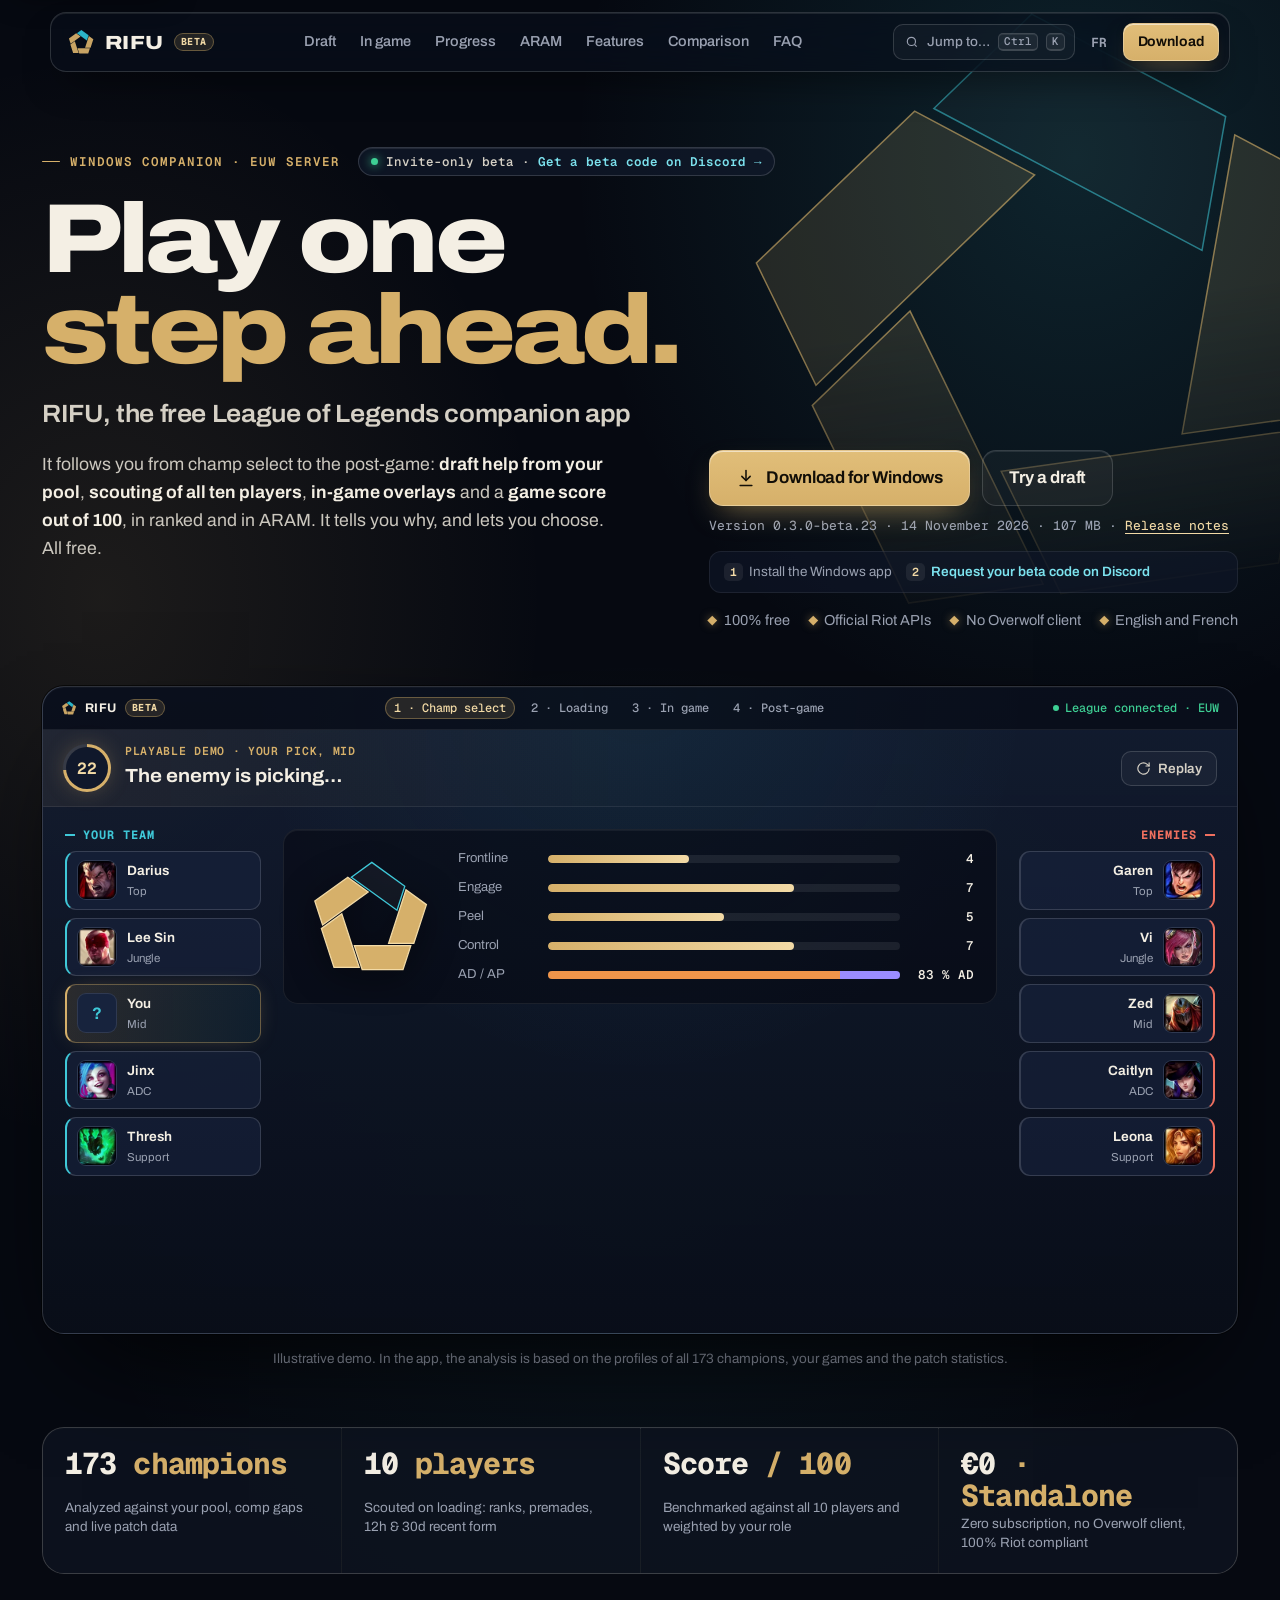
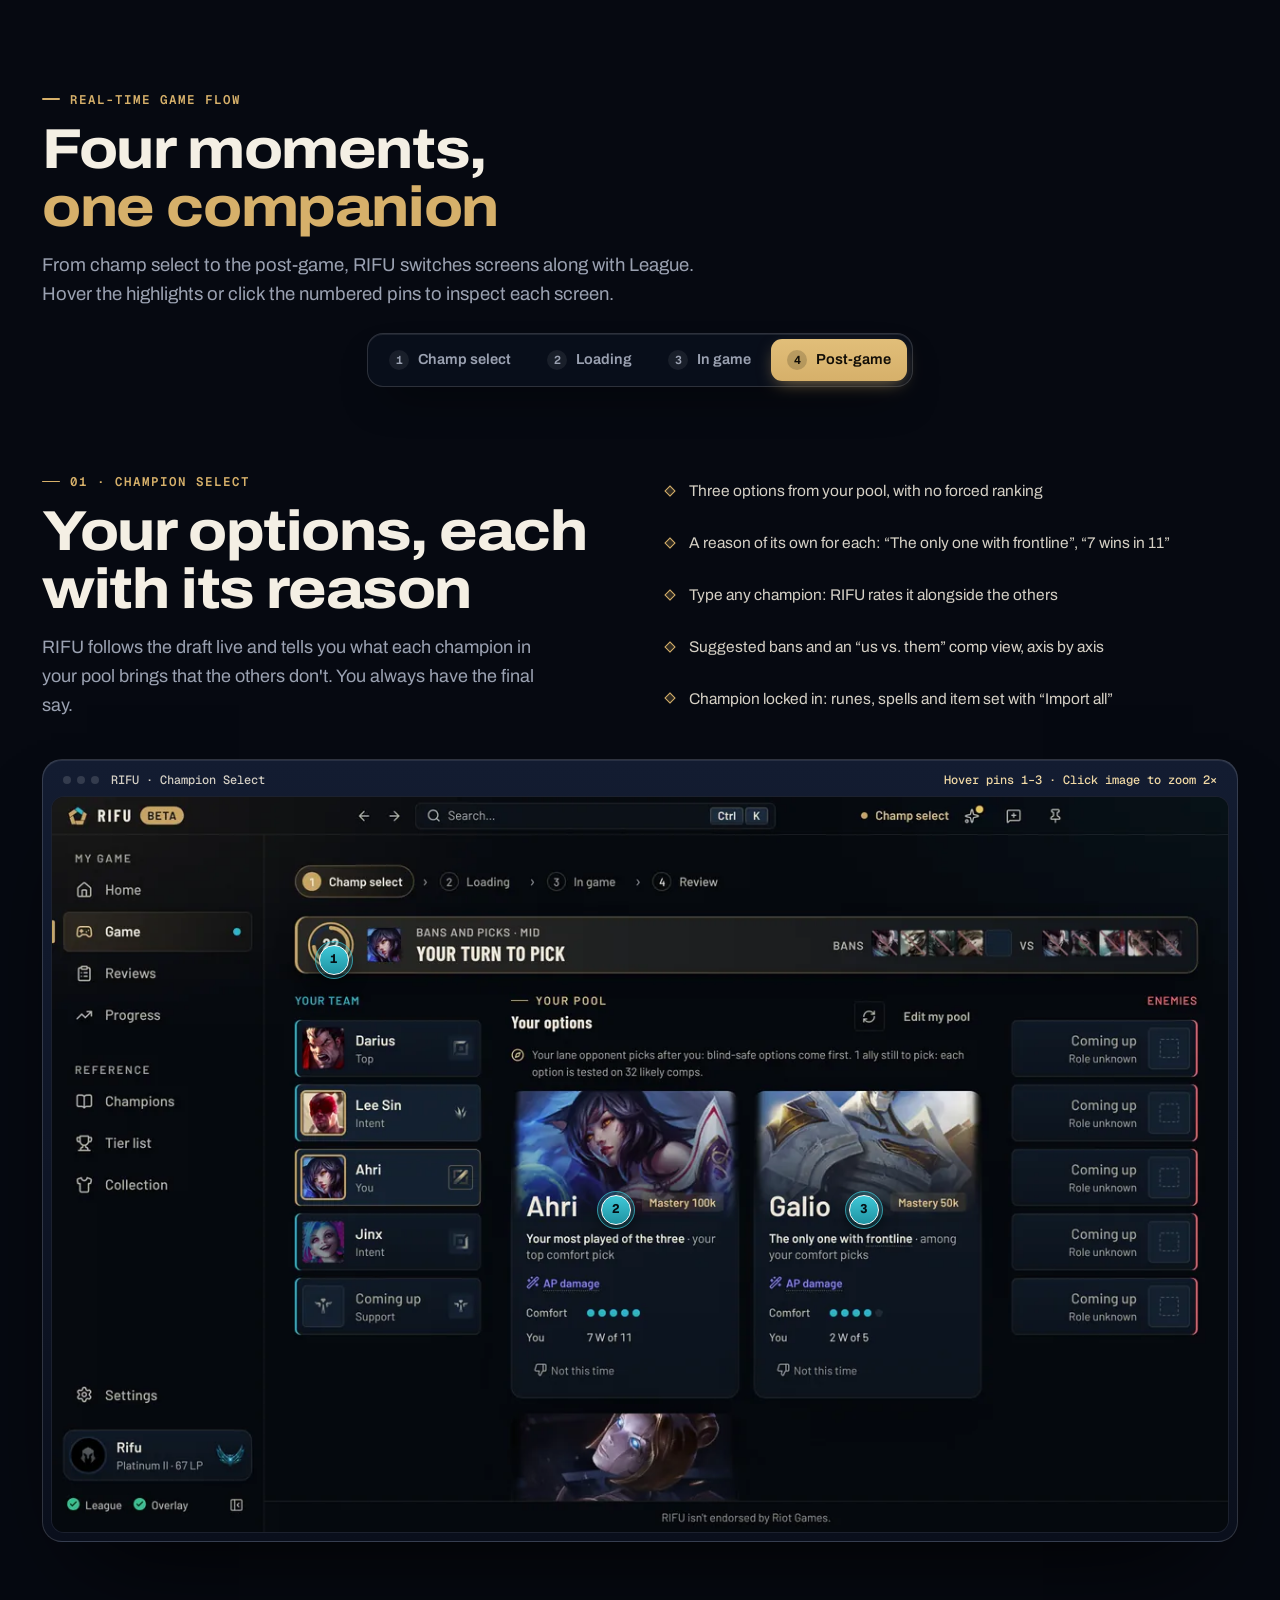
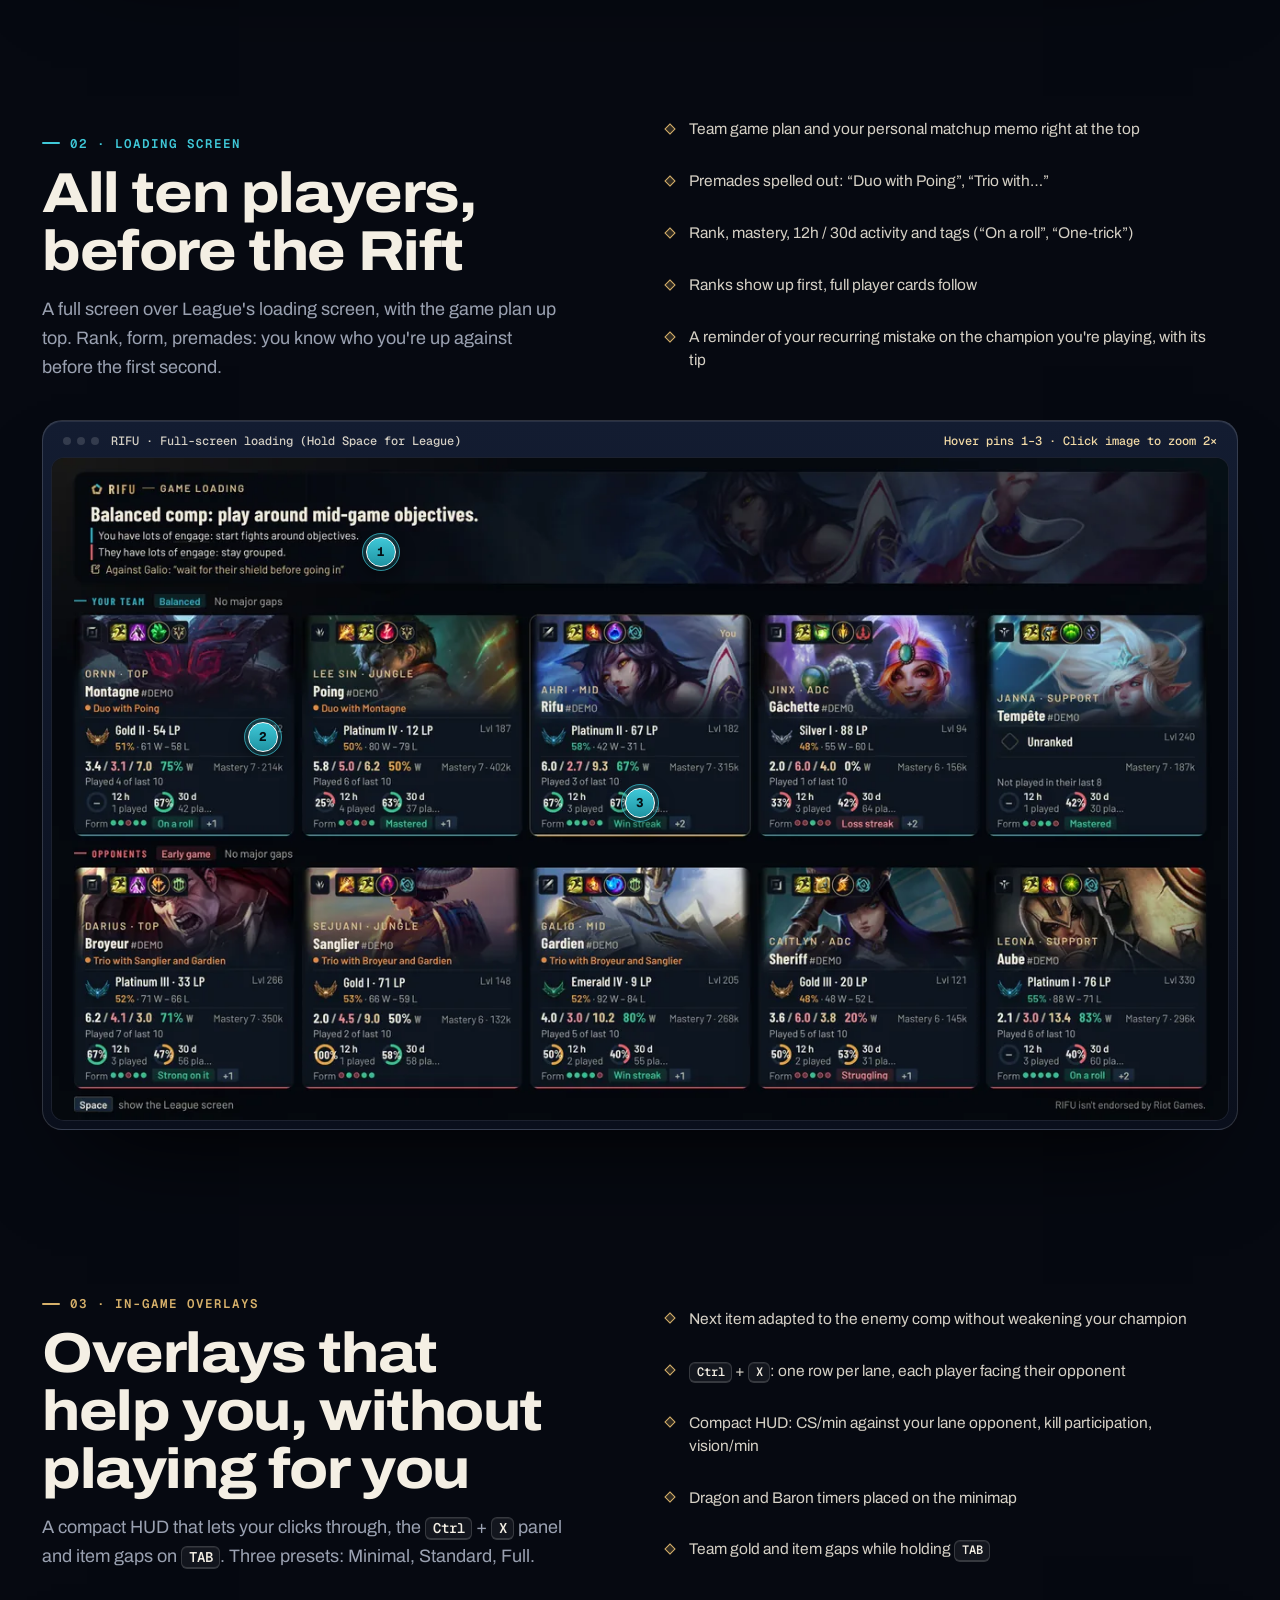
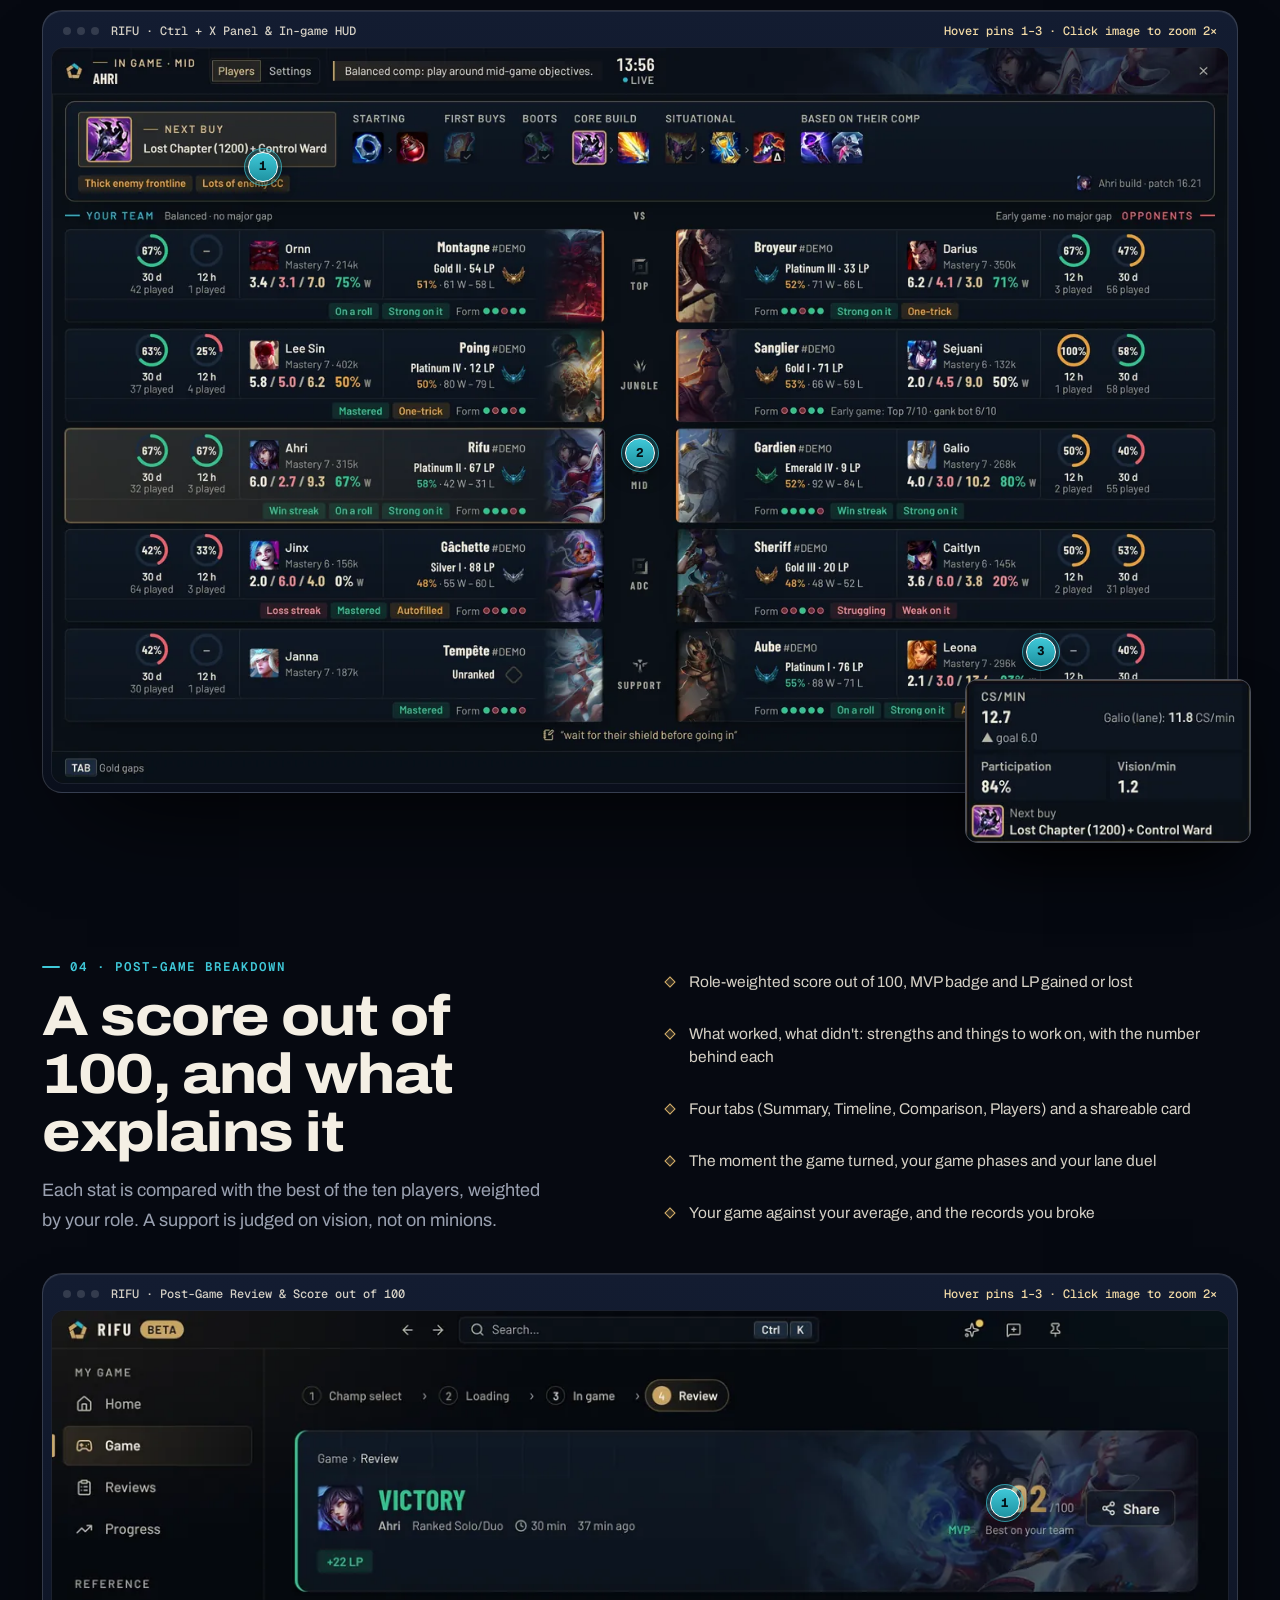
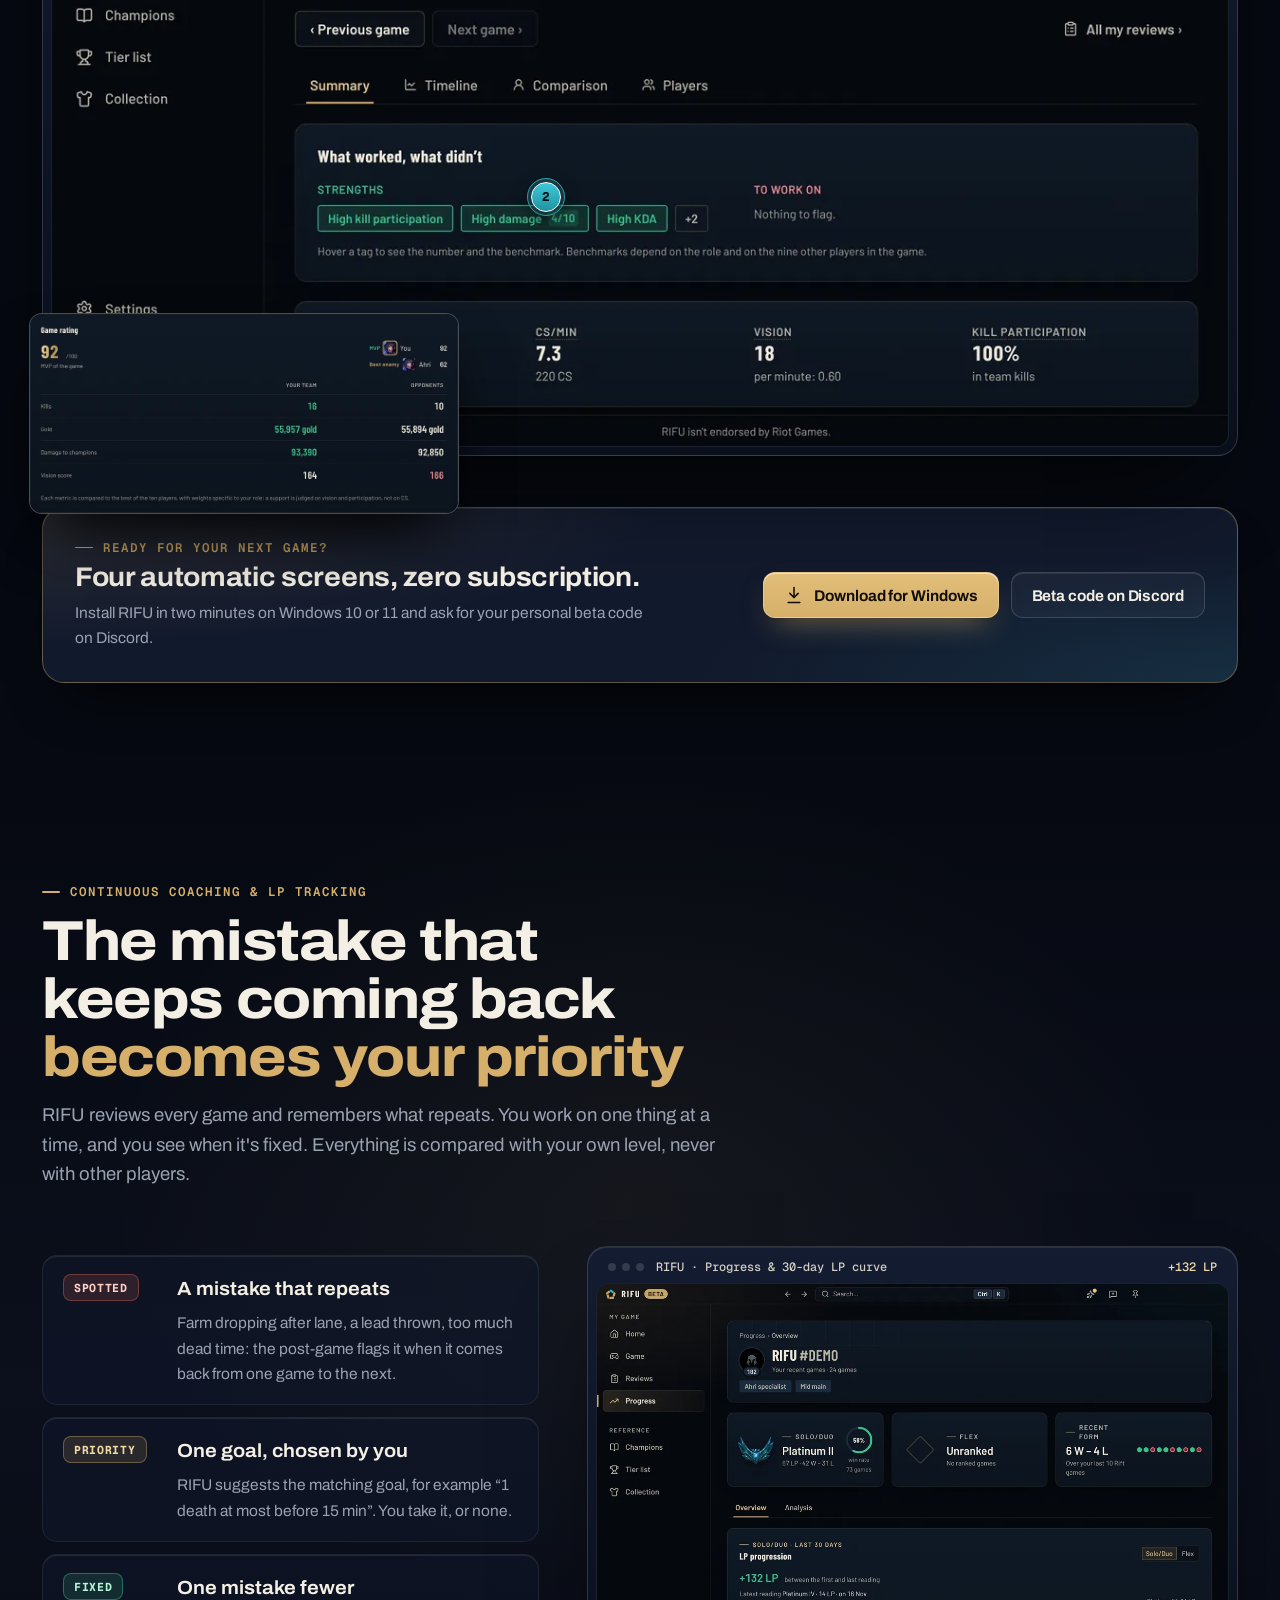
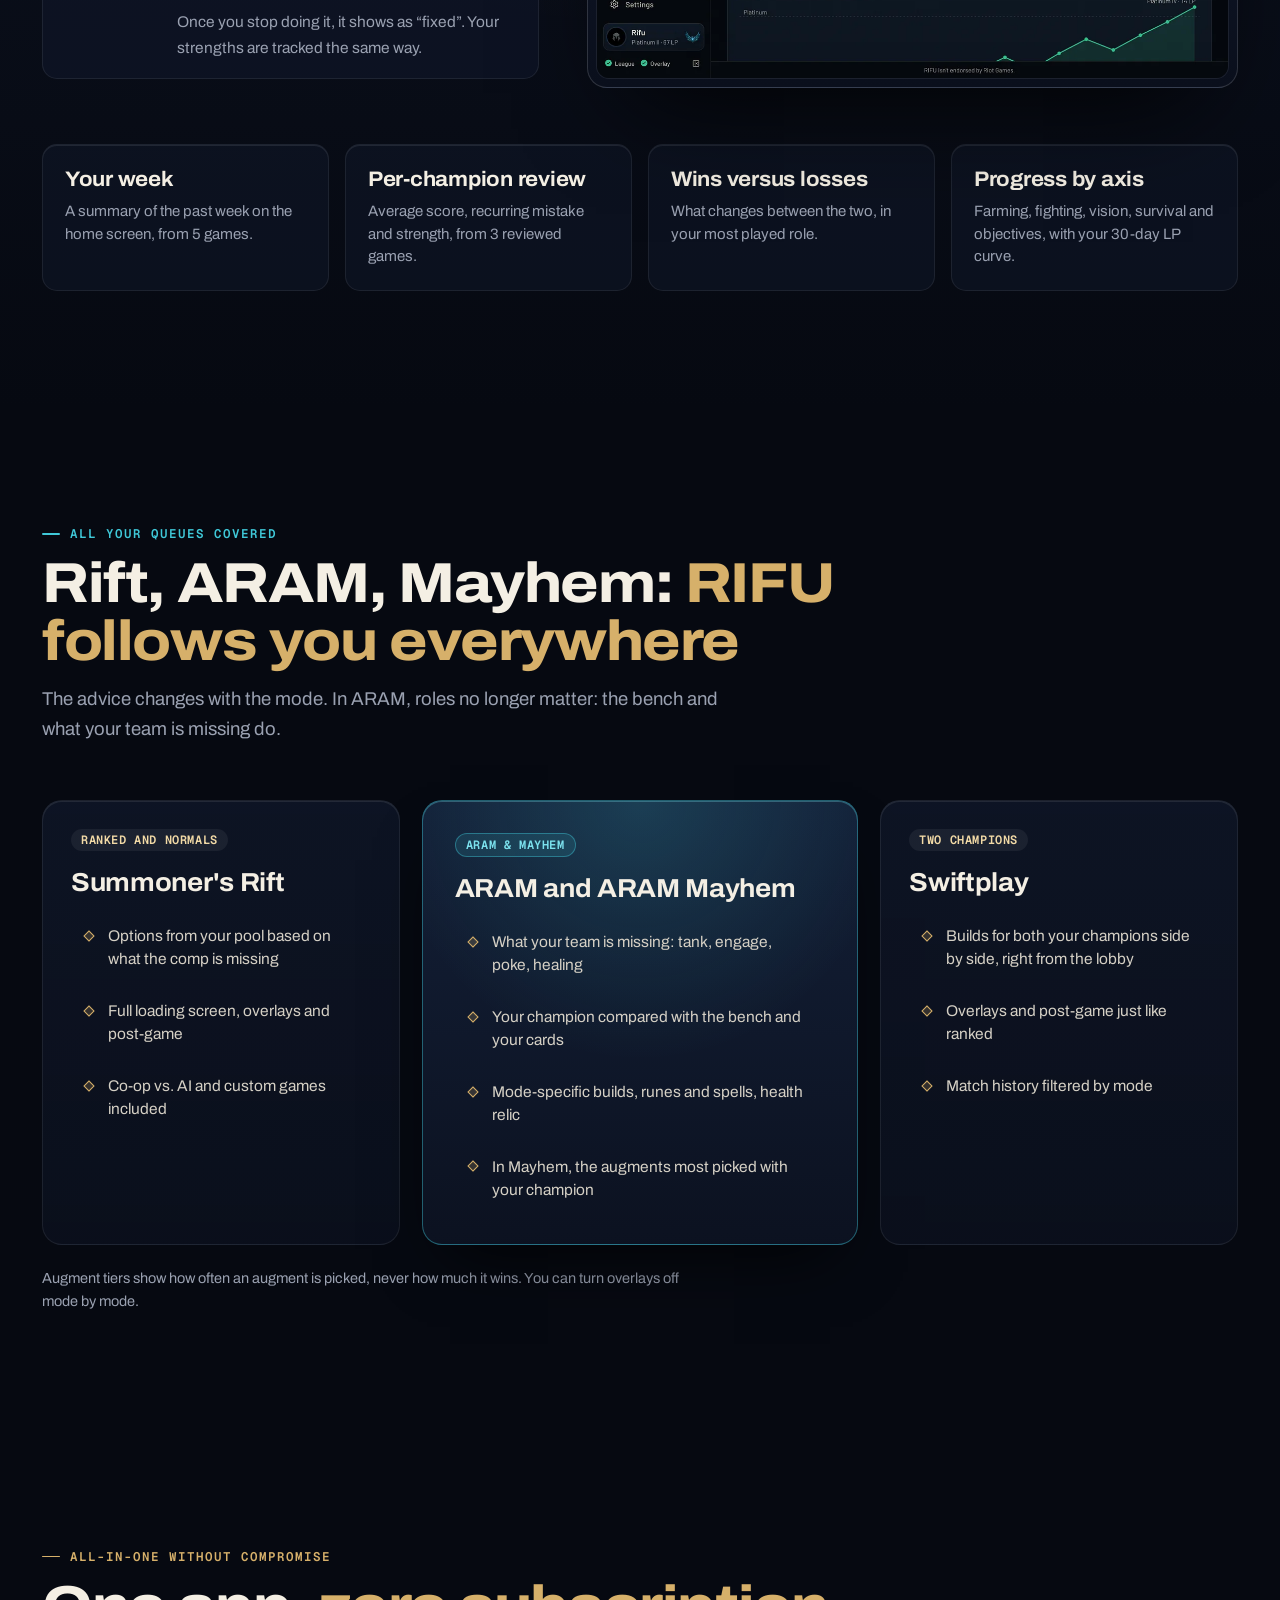
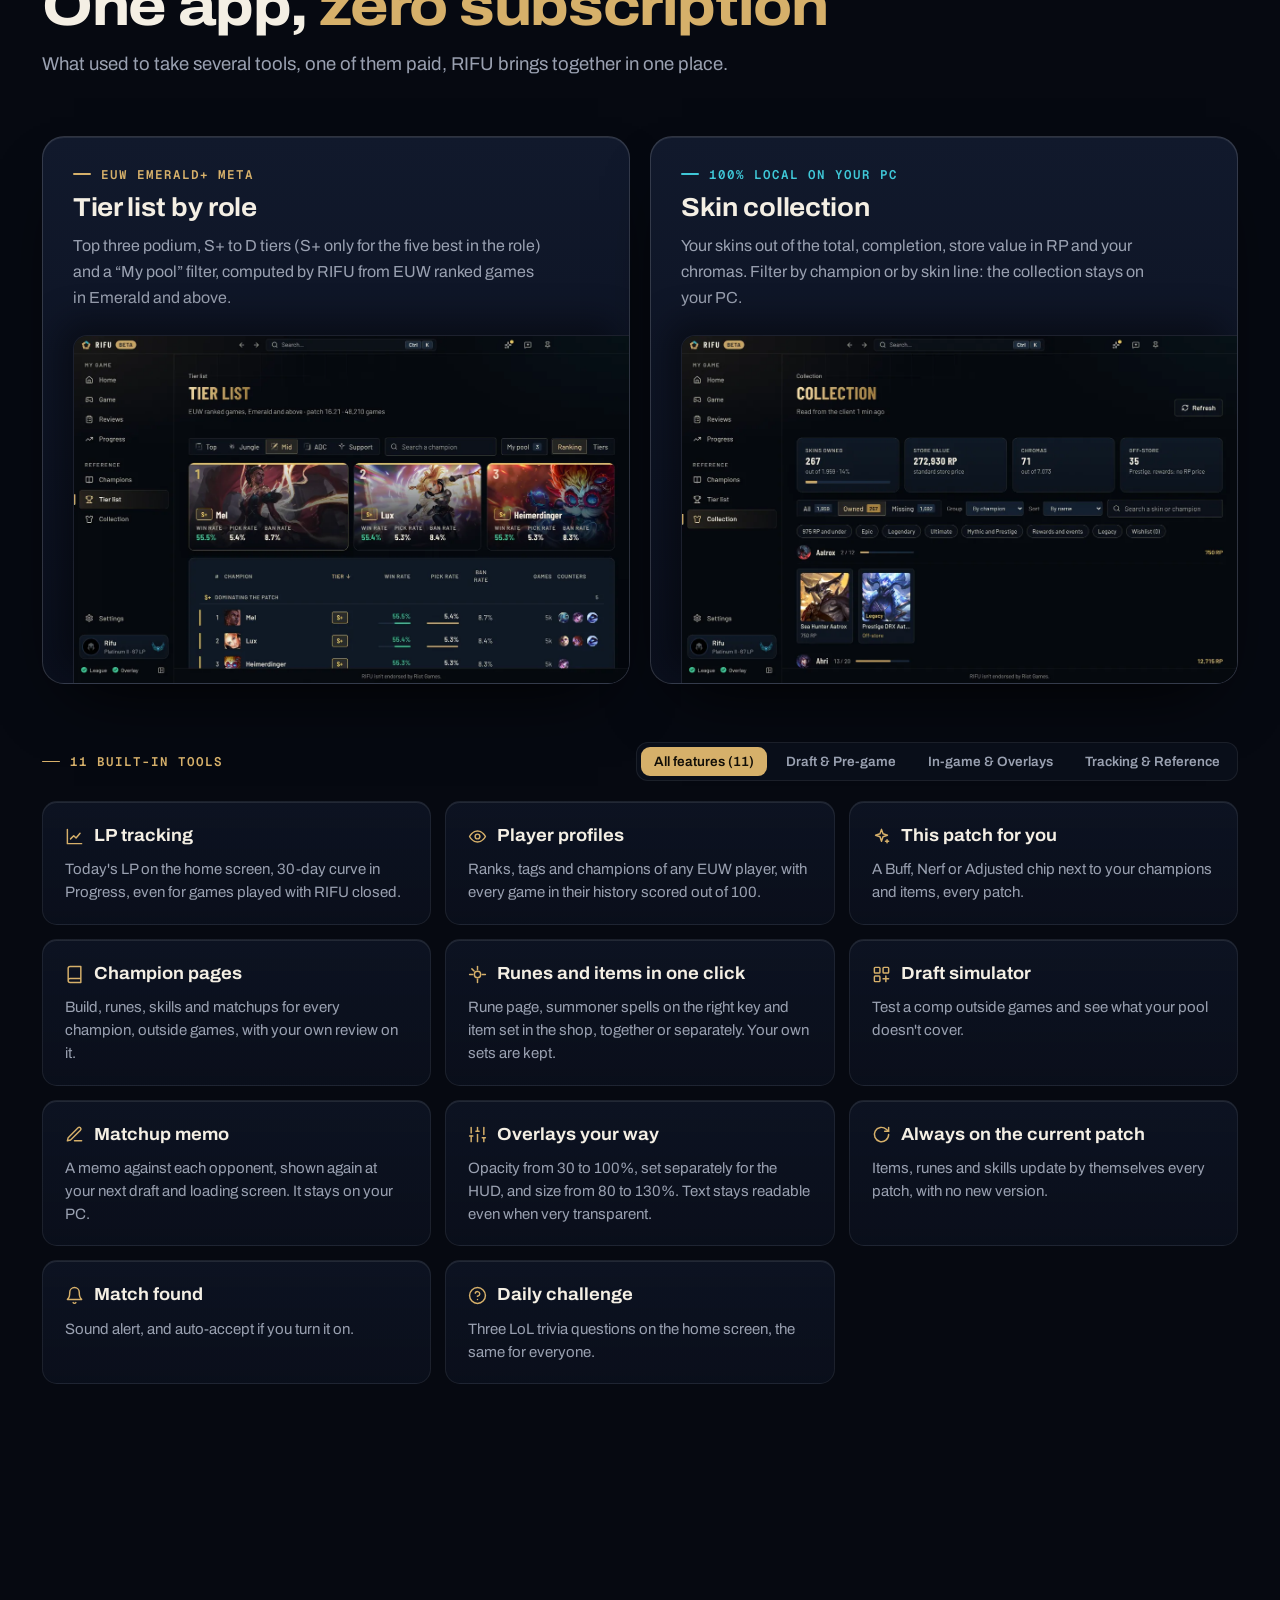
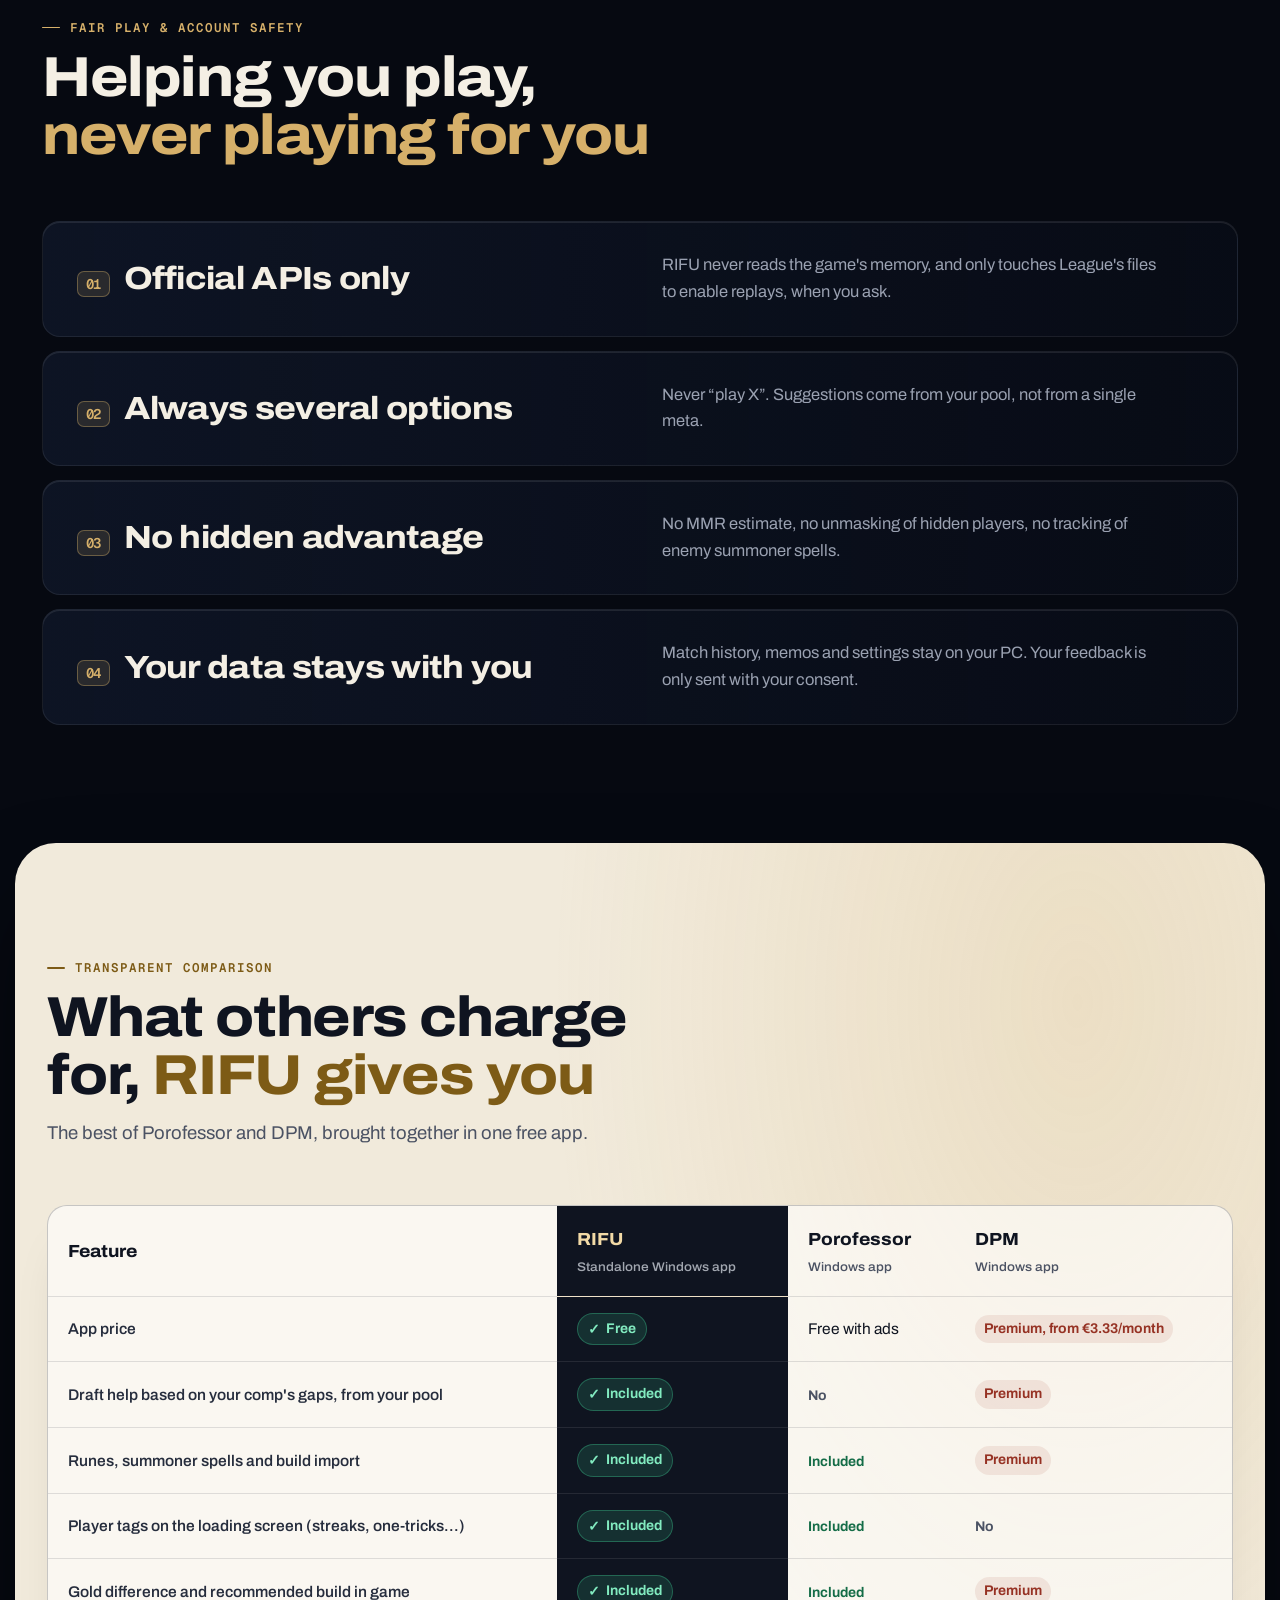
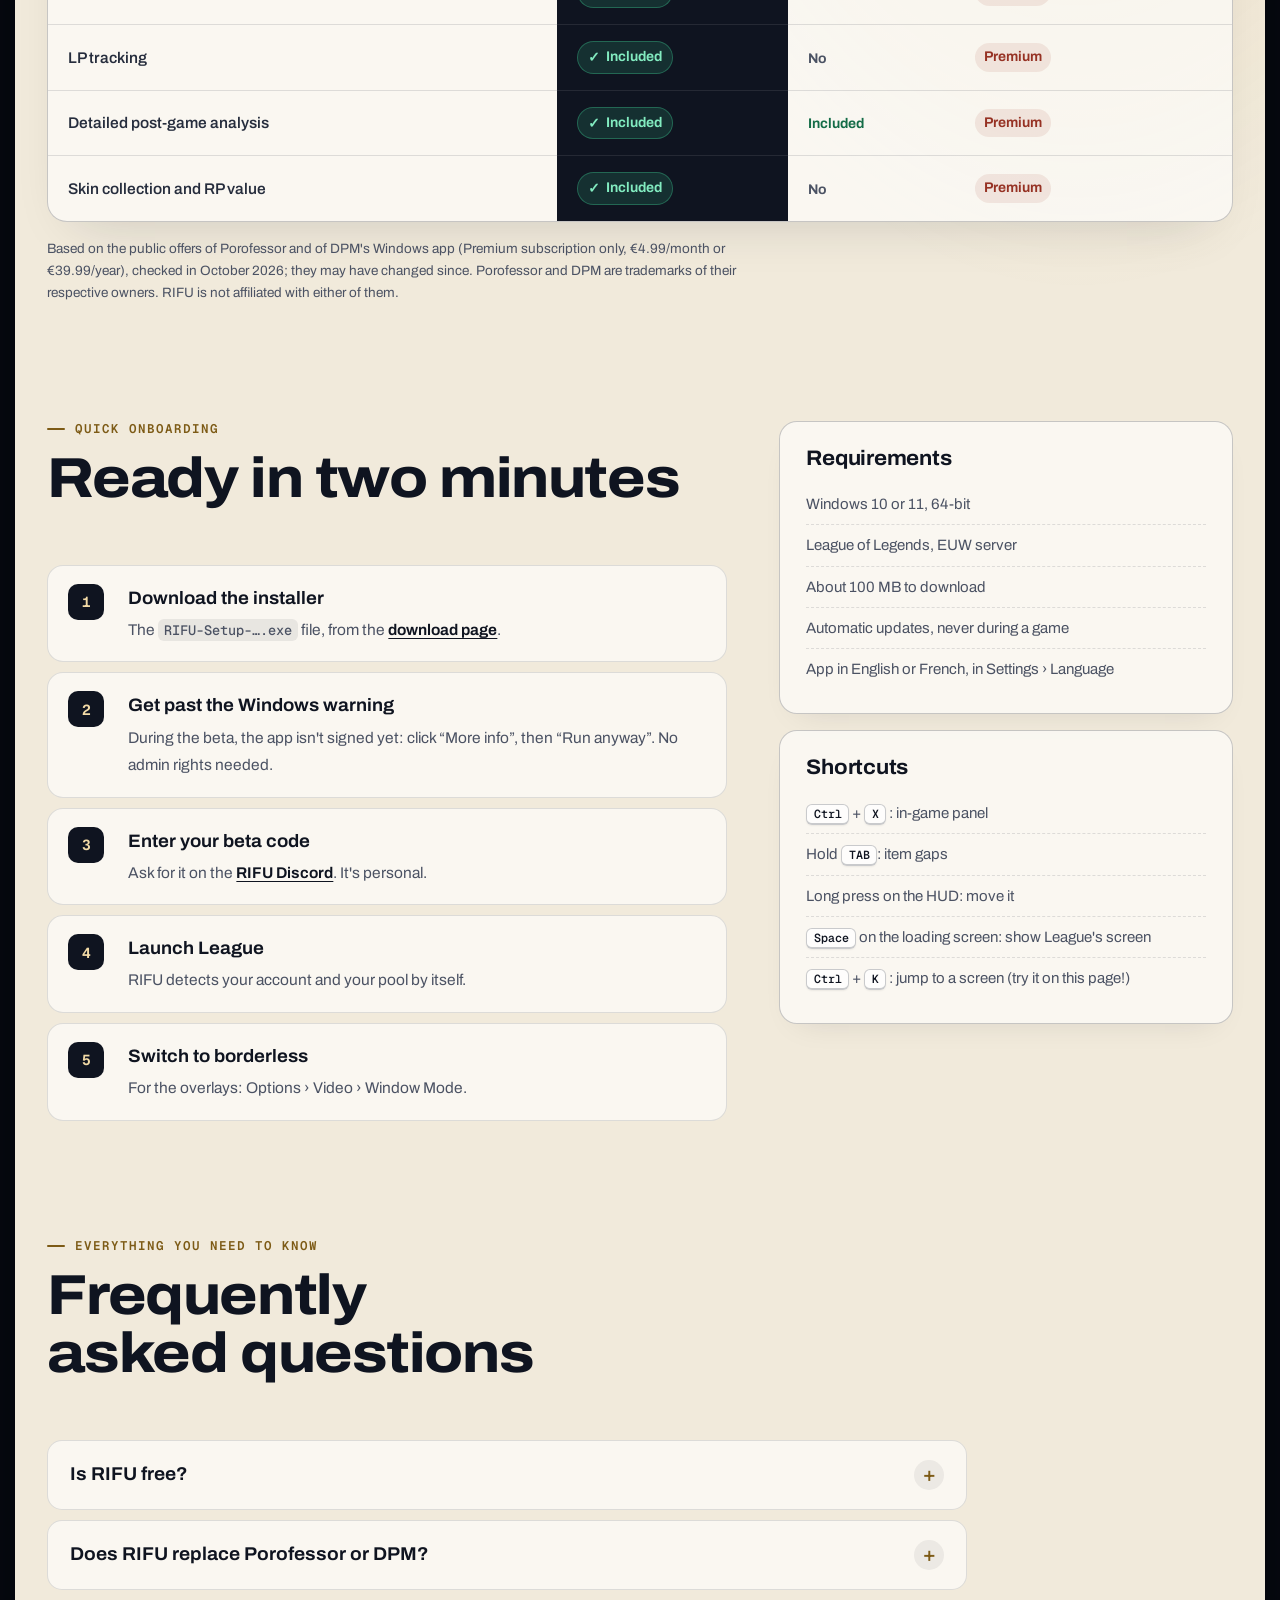
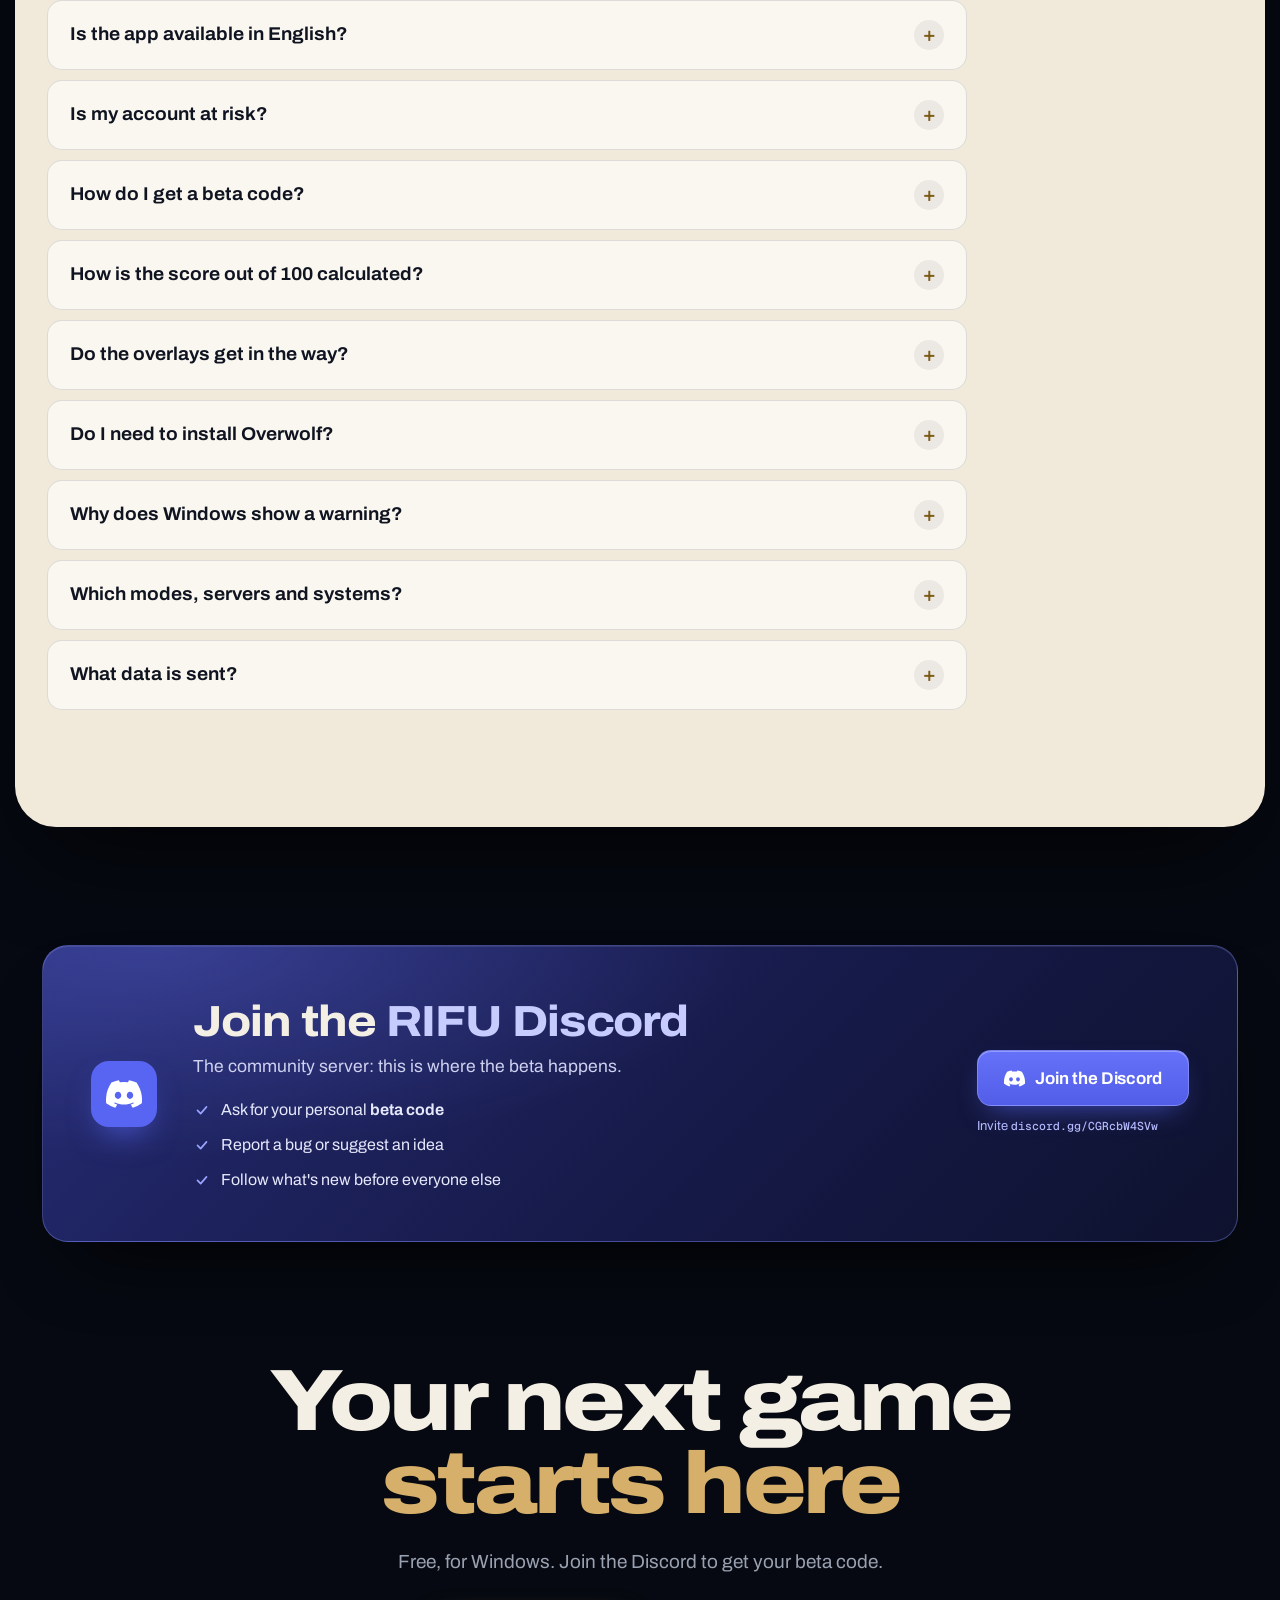
==== commit 1cda5d18: "Site : refonte Tactical Atelier 2027 (super-démo draft, points d'intérêt, Ctrl+K, Bento filtrable, S" ====
--- a/docs/en/index.html
+++ b/docs/en/index.html
@@ -26,7 +26,7 @@
   <meta name="twitter:title" content="RIFU · The free League of Legends companion app">
   <meta name="twitter:description" content="Draft help from your own pool, scouting of all 10 players, in-game overlays and a game score out of 100. Free, for Windows.">
   <meta name="twitter:image" content="https://rifutajine.github.io/rifu-releases/assets/og.jpg">
-  <meta name="theme-color" content="#070a12">
+  <meta name="theme-color" content="#060911">
   <meta name="color-scheme" content="dark">
   <link rel="manifest" href="../site.webmanifest">
   <link rel="icon" href="../assets/logo.svg" type="image/svg+xml">
@@ -47,6 +47,29 @@
         "url": "https://rifutajine.github.io/rifu-releases/en/",
         "name": "RIFU",
         "inLanguage": "en"
+      },
+      {
+        "@type": "Organization",
+        "@id": "https://rifutajine.github.io/rifu-releases/#org",
+        "name": "RIFU",
+        "url": "https://rifutajine.github.io/rifu-releases/en/",
+        "logo": "https://rifutajine.github.io/rifu-releases/assets/logo.svg",
+        "sameAs": [
+          "https://github.com/Rifutajine/rifu-releases",
+          "https://discord.gg/CGRcbW4SVw"
+        ]
+      },
+      {
+        "@type": "BreadcrumbList",
+        "@id": "https://rifutajine.github.io/rifu-releases/en/#breadcrumb",
+        "itemListElement": [
+          {
+            "@type": "ListItem",
+            "position": 1,
+            "name": "RIFU",
+            "item": "https://rifutajine.github.io/rifu-releases/en/"
+          }
+        ]
       },
       {
         "@type": "SoftwareApplication",
@@ -86,13 +109,19 @@
       },
       {
         "@type": "FAQPage",
+        "@id": "https://rifutajine.github.io/rifu-releases/en/#faq-schema",
         "mainEntity": [
           {"@type": "Question", "name": "Is RIFU free?", "acceptedAnswer": {"@type": "Answer", "text": "Yes, completely. In the long run, RIFU will be funded by discreet ads, only inside the RIFU window and outside games: never in champ select, on the loading screen, in game or in an overlay."}},
           {"@type": "Question", "name": "Does RIFU replace Porofessor or DPM?", "acceptedAnswer": {"@type": "Answer", "text": "That's the goal. RIFU brings loading screen scouting, a draft assistant, in-game overlays, a post-game breakdown and LP tracking into one app, with no subscription. Its strength: it explains what your comp is missing and suggests champions from your own pool."}},
+          {"@type": "Question", "name": "Is the app available in English?", "acceptedAnswer": {"@type": "Answer", "text": "Yes. The app is fully available in English and French. It follows your Windows language, and you can switch it in Settings › Language."}},
           {"@type": "Question", "name": "Is my account at risk?", "acceptedAnswer": {"@type": "Answer", "text": "RIFU only uses the interfaces Riot provides to third-party apps: the Riot API, the League client API and the live game data. It never reads the game's memory, only touches League's files to enable replays if you ask, and never plays for you. It follows Riot's rules for third-party apps: several options rather than a forced pick, no MMR estimate, no unmasking of hidden players in champ select, no tracking of enemy summoner spells or ultimates."}},
+          {"@type": "Question", "name": "How do I get a beta code?", "acceptedAnswer": {"@type": "Answer", "text": "The beta is closed and invite-only, with one personal code per player. Join the RIFU Discord to ask for a spot."}},
           {"@type": "Question", "name": "How is the score out of 100 calculated?", "acceptedAnswer": {"@type": "Answer", "text": "Each stat of the game (kills, kill participation, damage, gold, minions, vision, objectives) is compared with the best of the ten players, then weighted by your role. The best player on the winning team is MVP; the post-game also names the best player on the other team. It is neither a rank nor an MMR estimate."}},
+          {"@type": "Question", "name": "Do the overlays get in the way?", "acceptedAnswer": {"@type": "Answer", "text": "No. They never take focus from the game, the HUD lets your clicks through, and you set their opacity (30 to 100%) and size. During the beta they need borderless mode; fullscreen will come with the signed version."}},
           {"@type": "Question", "name": "Do I need to install Overwolf?", "acceptedAnswer": {"@type": "Answer", "text": "No. RIFU is a standalone app: it doesn't need the Overwolf client."}},
-          {"@type": "Question", "name": "Which modes, servers and systems?", "acceptedAnswer": {"@type": "Answer", "text": "Summoner's Rift (normals, ranked, Co-op vs. AI, custom games), Swiftplay, ARAM and ARAM Mayhem. In Arena, RIFU gives no draft advice, and Brawl games aren't tracked. EUW server, on Windows 10 and 11."}}
+          {"@type": "Question", "name": "Why does Windows show a warning?", "acceptedAnswer": {"@type": "Answer", "text": "During the beta the installer isn't signed with a certificate yet, so Windows SmartScreen flags it. Signing is planned for the public release. Until then, only download RIFU from this site or the official releases page."}},
+          {"@type": "Question", "name": "Which modes, servers and systems?", "acceptedAnswer": {"@type": "Answer", "text": "Summoner's Rift (normals, ranked, Co-op vs. AI, custom games), Swiftplay, ARAM and ARAM Mayhem. In Arena, RIFU gives no draft advice, and Brawl games aren't tracked. EUW server, on Windows 10 and 11."}},
+          {"@type": "Question", "name": "What data is sent?", "acceptedAnswer": {"@type": "Answer", "text": "The minimum needed to show profiles and the loading screen. Everything else stays on your PC, and feedback is only sent if you turn it on. Details are in the privacy policy."}}
         ]
       }
     ]
@@ -120,12 +149,17 @@
     <symbol id="i-spark" viewBox="0 0 24 24"><path d="M12 3l1.9 5.6L19.5 10.5l-5.6 1.9L12 18l-1.9-5.6L4.5 10.5l5.6-1.9Z"/><path d="M19 16v4M17 18h4"/></symbol>
     <symbol id="i-quiz" viewBox="0 0 24 24"><circle cx="12" cy="12" r="10"/><path d="M9.1 9a3 3 0 0 1 5.8 1c0 2-3 3-3 3"/><path d="M12 17h.01"/></symbol>
     <symbol id="i-check" viewBox="0 0 20 20"><path d="M5 10.5 8.5 14 15 6.5"/></symbol>
+    <symbol id="i-search" viewBox="0 0 24 24"><circle cx="11" cy="11" r="7"/><path d="m20 20-3.5-3.5"/></symbol>
     <symbol id="i-discord" viewBox="0 0 24 24"><path fill="currentColor" stroke="none" d="M20.32 4.37A19.8 19.8 0 0 0 15.4 2.85a.07.07 0 0 0-.08.04c-.21.38-.45.87-.61 1.25a18.3 18.3 0 0 0-5.49 0 12.6 12.6 0 0 0-.62-1.25.08.08 0 0 0-.08-.04 19.7 19.7 0 0 0-4.89 1.52.07.07 0 0 0-.03.03C.53 9.05-.32 13.58.1 18.06a.08.08 0 0 0 .03.06 19.9 19.9 0 0 0 5.99 3.03.08.08 0 0 0 .08-.03c.46-.63.87-1.3 1.23-2a.08.08 0 0 0-.04-.1 13.1 13.1 0 0 1-1.87-.9.08.08 0 0 1 0-.13l.37-.29a.07.07 0 0 1 .08-.01c3.93 1.8 8.18 1.8 12.07 0a.07.07 0 0 1 .08 0l.37.3a.08.08 0 0 1 0 .12c-.6.35-1.22.65-1.87.9a.08.08 0 0 0-.04.1c.36.7.77 1.37 1.22 2a.08.08 0 0 0 .08.03 19.8 19.8 0 0 0 6.01-3.03.08.08 0 0 0 .03-.05c.5-5.18-.84-9.67-3.55-13.66a.06.06 0 0 0-.03-.03ZM8.02 15.33c-1.18 0-2.16-1.09-2.16-2.42s.96-2.42 2.16-2.42c1.21 0 2.18 1.1 2.16 2.42 0 1.33-.96 2.42-2.16 2.42Zm7.97 0c-1.18 0-2.15-1.09-2.15-2.42s.95-2.42 2.15-2.42c1.21 0 2.18 1.1 2.16 2.42 0 1.33-.95 2.42-2.16 2.42Z"/></symbol>
   </defs></svg>
 
   <header class="top" id="top">
     <div class="wrap">
-      <a class="brand" href="./" aria-label="RIFU, home"><img src="../assets/logo.svg" alt="" width="28" height="28"><span>RIFU</span></a>
+      <a class="brand" href="./" aria-label="RIFU, home">
+        <img src="../assets/logo.svg" alt="" width="28" height="28">
+        <span>RIFU</span>
+        <small class="brand-beta">Beta</small>
+      </a>
       <nav class="nav" aria-label="Sections">
         <a href="./#demo">Draft</a>
         <a href="./#parcours">In game</a>
@@ -135,11 +169,15 @@
         <a href="./#comparatif">Comparison</a>
         <a href="./#faq">FAQ</a>
       </nav>
+      <button class="cmd-btn" type="button" data-cmd-open aria-label="Open quick navigation (Ctrl + K)">
+        <svg viewBox="0 0 24 24" aria-hidden="true"><use href="#i-search"/></svg>
+        <span>Jump to…</span>
+        <kbd>Ctrl</kbd><kbd>K</kbd>
+      </button>
       <a class="lang" href="../" hreflang="fr" lang="fr" aria-label="Version française">FR</a>
       <a class="btn btn-primary btn-sm" href="download.html?dl=1">Download</a>
     </div>
   </header>
-
 
   <main id="contenu">
     <div class="hero" id="telecharger">
@@ -151,19 +189,30 @@
           <path data-seg="2" d="M48.5 58.3 28.1 58.3 24.2 46.3 52.4 46.3Z"/>
           <path data-seg="3" d="M60.2 25.8 53.9 45.2 41.3 45.2 50 18.4Z"/>
         </svg>
+
+        <div class="hero-top-meta">
+          <span class="eyebrow">Windows Companion · EUW Server</span>
+          <span class="hero-status"><i></i><span>Invite-only beta · <a data-discord href="#">Get a beta code on Discord →</a></span></span>
+        </div>
+
         <h1>
           <span class="big"><span>Play one</span> <span class="accent">step ahead.</span></span>
           <span class="sub">RIFU, the free League of Legends companion app</span>
         </h1>
+
         <div class="hero-row">
           <p class="lead">It follows you from champ select to the post-game: <strong>draft help from your pool</strong>, <strong>scouting of all ten players</strong>, <strong>in-game overlays</strong> and a <strong>game score out of 100</strong>, in ranked and in ARAM. It tells you why, and lets you choose. All free.</p>
           <div class="hero-side">
             <div>
               <div class="cta">
-                <a class="btn btn-primary btn-lg" href="download.html?dl=1"><svg class="ico"><use href="#i-download"/></svg>Download for Windows</a>
-                <a class="btn btn-ghost btn-lg" href="#demo">Try a draft</a>
+                <a class="btn btn-primary btn-lg" id="hero-download-btn" href="download.html?dl=1"><svg class="ico"><use href="#i-download"/></svg>Download for Windows</a>
+                <a class="btn btn-ghost btn-lg" id="hero-demo-btn" href="#demo">Try a draft</a>
               </div>
               <p class="dl-meta" data-download-meta>Windows 10 and 11 · beta code required</p>
+            </div>
+            <div class="beta-flow" aria-label="Beta access steps">
+              <span><b>1</b> Install the Windows app</span>
+              <span><b>2</b> <a data-discord href="#">Request your beta code on Discord</a></span>
             </div>
             <ul class="proof">
               <li>100% free</li>
@@ -175,10 +224,20 @@
         </div>
 
         <div class="console" id="demo" data-demo>
+          <div class="console-window" aria-hidden="true">
+            <span class="console-win-brand"><img src="../assets/logo.svg" alt="" width="16" height="16">RIFU <small class="brand-beta">Beta</small></span>
+            <div class="console-win-steps">
+              <span class="is-active">1 · Champ select</span>
+              <span>2 · Loading</span>
+              <span>3 · In game</span>
+              <span>4 · Post-game</span>
+            </div>
+            <span class="console-win-status">League connected · EUW</span>
+          </div>
           <div class="console-bar">
             <span class="timer" data-timer><span>30</span></span>
             <div class="console-phase"><small>Playable demo · your pick, mid</small><strong data-phase aria-live="polite">Draft starting…</strong></div>
-            <button class="console-replay" type="button" data-replay>Replay</button>
+            <button class="console-replay" id="demo-replay-btn" type="button" data-replay><svg class="ico"><use href="#i-refresh"/></svg>Replay</button>
           </div>
           <div class="console-grid">
             <div class="team team-ally">
@@ -211,23 +270,29 @@
               </div>
               <div class="gaps" data-gaps aria-live="polite"></div>
               <div class="options">
-                <button class="option" type="button" data-option aria-pressed="false" data-name="Galio" data-axes="3,3,1,3" data-verdict="Galio: both gaps are covered. This is the option that balances the comp the most.">
+                <button class="option" id="opt-galio" type="button" data-option aria-pressed="false" data-name="Galio" data-axes="3,3,1,3" data-verdict="Galio: both gaps are covered. This is the option that balances the comp the most.">
                   <span class="option-head"><img src="../assets/champions/galio.webp" alt="" width="44" height="44"><span><b>Galio</b><span>Your pool · 50k mastery</span></span></span>
                   <span class="tags"><em>AP damage</em><em>Frontline</em><em>Engage</em></span>
                   <p>The only one with frontline and engage.</p>
                 </button>
-                <button class="option" type="button" data-option aria-pressed="false" data-name="Orianna" data-axes="0,1,2,3" data-verdict="Orianna: magic damage is covered and Zed is easier to handle, but the frontline stays weak.">
+                <button class="option" id="opt-orianna" type="button" data-option aria-pressed="false" data-name="Orianna" data-axes="0,1,2,3" data-verdict="Orianna: magic damage is covered and Zed is easier to handle, but the frontline stays weak.">
                   <span class="option-head"><img src="../assets/champions/orianna.webp" alt="" width="44" height="44"><span><b>Orianna</b><span>Your pool · 40k mastery</span></span></span>
                   <span class="tags"><em>AP damage</em><em>Control</em></span>
                   <p>The only one good against Zed, with zone control.</p>
                 </button>
-                <button class="option" type="button" data-option aria-pressed="false" data-name="Ahri" data-axes="0,1,0,2" data-verdict="Ahri: your safest champion. Magic damage is covered, the frontline stays weak.">
+                <button class="option" id="opt-ahri" type="button" data-option aria-pressed="false" data-name="Ahri" data-axes="0,1,0,2" data-verdict="Ahri: your safest champion. Magic damage is covered, the frontline stays weak.">
                   <span class="option-head"><img src="../assets/champions/ahri.webp" alt="" width="44" height="44"><span><b>Ahri</b><span>Your pool · 100k mastery</span></span></span>
                   <span class="tags"><em>AP damage</em><em>Comfort</em></span>
                   <p>You won 7 of 10 games on it: your top comfort pick.</p>
                 </button>
               </div>
-              <p class="verdict" data-verdict-out aria-live="polite"></p>
+              <div class="console-foot">
+                <p class="verdict" data-verdict-out aria-live="polite"></p>
+                <div class="import-preview" data-import-bar hidden>
+                  <div class="import-meta" data-import-meta></div>
+                  <button class="import-btn" id="demo-import-btn" type="button" data-import-btn>Import all to League</button>
+                </div>
+              </div>
             </div>
 
             <div class="team team-enemy">
@@ -243,6 +308,25 @@
           </div>
         </div>
         <p class="demo-note">Illustrative demo. In the app, the analysis is based on the profiles of all 173 champions, your games and the patch statistics.</p>
+
+        <div class="telemetry-strip" aria-label="RIFU key metrics">
+          <div class="telemetry-item">
+            <strong>173 <em>champions</em></strong>
+            <span>Analyzed against your pool, comp gaps and live patch data</span>
+          </div>
+          <div class="telemetry-item">
+            <strong>10 <em>players</em></strong>
+            <span>Scouted on loading: ranks, premades, 12h &amp; 30d recent form</span>
+          </div>
+          <div class="telemetry-item">
+            <strong>Score <em>/ 100</em></strong>
+            <span>Benchmarked against all 10 players and weighted by your role</span>
+          </div>
+          <div class="telemetry-item">
+            <strong>€0 <em>· Standalone</em></strong>
+            <span>Zero subscription, no Overwolf client, 100% Riot compliant</span>
+          </div>
+        </div>
       </div>
     </div>
 
@@ -250,8 +334,9 @@
       <section class="journey-intro">
         <div class="wrap">
           <div class="section-head">
+            <span class="eyebrow">Real-time game flow</span>
             <h2>Four moments, <span class="accent">one companion</span></h2>
-            <p>From champ select to the post-game, RIFU switches screens along with League. The screenshots come from the app, with a demo account.</p>
+            <p>From champ select to the post-game, RIFU switches screens along with League. Hover the highlights or click the numbered pins to inspect each screen.</p>
           </div>
         </div>
       </section>
@@ -267,18 +352,39 @@
         <div class="wrap">
           <div class="chapter-head">
             <div class="chapter-intro">
+              <span class="eyebrow">01 · Champion Select</span>
               <h2>Your options, each with its reason</h2>
               <p>RIFU follows the draft live and tells you what each champion in your pool brings that the others don't. You always have the final say.</p>
             </div>
             <ul class="checks">
-              <li>Three options from your pool, with no forced ranking</li>
-              <li>A reason of its own for each: “The only one with frontline”, “7 wins in 11”</li>
-              <li>Type any champion: RIFU rates it alongside the others</li>
+              <li data-spot-target="1">Three options from your pool, with no forced ranking</li>
+              <li data-spot-target="2">A reason of its own for each: “The only one with frontline”, “7 wins in 11”</li>
+              <li data-spot-target="3">Type any champion: RIFU rates it alongside the others</li>
               <li>Suggested bans and an “us vs. them” comp view, axis by axis</li>
               <li>Champion locked in: runes, spells and item set with “Import all”</li>
             </ul>
           </div>
-          <figure class="shot"><a class="zoom" href="../assets/captures/en/selection.webp"><img src="../assets/captures/en/selection-1x.webp" srcset="../assets/captures/en/selection-1x.webp 1240w, ../assets/captures/en/selection.webp 2480w" sizes="(max-width: 1240px) 100vw, 1200px" width="2480" height="1550" loading="lazy" alt="Champ select in RIFU: your team, the enemies and the options from your pool, Ahri and Galio, each with what it adds."></a></figure>
+          <figure class="shot">
+            <div class="shot-bar" aria-hidden="true">
+              <span class="shot-dots"><i></i><i></i><i></i><span>RIFU · Champion Select</span></span>
+              <span class="shot-hint">Hover pins 1–3 · Click image to zoom 2×</span>
+            </div>
+            <a class="zoom" href="../assets/captures/en/selection.webp"><img src="../assets/captures/en/selection-1x.webp" srcset="../assets/captures/en/selection-1x.webp 1240w, ../assets/captures/en/selection.webp 2480w" sizes="(max-width: 1240px) 100vw, 1200px" width="2480" height="1550" loading="lazy" alt="Champ select in RIFU: your team, the enemies and the options from your pool, Ahri and Galio, each with what it adds."></a>
+            <div class="hotspots" aria-hidden="true">
+              <div class="hotspot is-left" data-spot="1" style="--x: 24%; --y: 22%;">
+                <button class="hotspot-pin" type="button" tabindex="-1">1</button>
+                <div class="hotspot-card"><b>Live draft tracking</b>Evaluates each option in your pool against 32 probable team comps and bans.</div>
+              </div>
+              <div class="hotspot" data-spot="2" style="--x: 48%; --y: 56%;">
+                <button class="hotspot-pin" type="button" tabindex="-1">2</button>
+                <div class="hotspot-card"><b>Ahri · Comfort benchmark</b>7 wins in 11 and 100k mastery: your safest blind-pick option.</div>
+              </div>
+              <div class="hotspot is-right" data-spot="3" style="--x: 69%; --y: 56%;">
+                <button class="hotspot-pin" type="button" tabindex="-1">3</button>
+                <div class="hotspot-card"><b>Galio · Covers your comp gap</b>Highlighted as the only pick in your pool bringing real frontline.</div>
+              </div>
+            </div>
+          </figure>
         </div>
       </section>
 
@@ -286,18 +392,39 @@
         <div class="wrap">
           <div class="chapter-head">
             <div class="chapter-intro">
+              <span class="eyebrow is-cyan">02 · Loading Screen</span>
               <h2>All ten players, before the Rift</h2>
               <p>A full screen over League's loading screen, with the game plan up top. Rank, form, premades: you know who you're up against before the first second.</p>
             </div>
             <ul class="checks">
-              <li>Rank, mastery, form and activity of every player</li>
-              <li>Premades spelled out: “Duo with Poing”, “Trio with…”</li>
-              <li>Tags such as “On a roll”, “One-trick” and “Loss streak”</li>
+              <li data-spot-target="1">Team game plan and your personal matchup memo right at the top</li>
+              <li data-spot-target="2">Premades spelled out: “Duo with Poing”, “Trio with…”</li>
+              <li data-spot-target="3">Rank, mastery, 12h / 30d activity and tags (“On a roll”, “One-trick”)</li>
               <li>Ranks show up first, full player cards follow</li>
               <li>A reminder of your recurring mistake on the champion you're playing, with its tip</li>
             </ul>
           </div>
-          <figure class="shot"><a class="zoom" href="../assets/captures/en/chargement.webp"><img src="../assets/captures/en/chargement-1x.webp" srcset="../assets/captures/en/chargement-1x.webp 1280w, ../assets/captures/en/chargement.webp 2560w" sizes="(max-width: 1240px) 100vw, 1200px" width="2560" height="1440" loading="lazy" alt="RIFU's full-screen loading screen: the game plan up top, then the ten players with their skin art, rank, tags, form and premade group."></a></figure>
+          <figure class="shot">
+            <div class="shot-bar" aria-hidden="true">
+              <span class="shot-dots"><i></i><i></i><i></i><span>RIFU · Full-screen loading (Hold Space for League)</span></span>
+              <span class="shot-hint">Hover pins 1–3 · Click image to zoom 2×</span>
+            </div>
+            <a class="zoom" href="../assets/captures/en/chargement.webp"><img src="../assets/captures/en/chargement-1x.webp" srcset="../assets/captures/en/chargement-1x.webp 1280w, ../assets/captures/en/chargement.webp 2560w" sizes="(max-width: 1240px) 100vw, 1200px" width="2560" height="1440" loading="lazy" alt="RIFU's full-screen loading screen: the game plan up top, then the ten players with their skin art, rank, tags, form and premade group."></a>
+            <div class="hotspots" aria-hidden="true">
+              <div class="hotspot is-left" data-spot="1" style="--x: 28%; --y: 14%;">
+                <button class="hotspot-pin" type="button" tabindex="-1">1</button>
+                <div class="hotspot-card"><b>Game plan &amp; matchup memo</b>Summarizes engage strengths and reminds you of your personal note vs. Galio.</div>
+              </div>
+              <div class="hotspot is-left" data-spot="2" style="--x: 18%; --y: 42%;">
+                <button class="hotspot-pin" type="button" tabindex="-1">2</button>
+                <div class="hotspot-card"><b>Clear premade groups</b>Spots allied and enemy Duos and Trios at a glance.</div>
+              </div>
+              <div class="hotspot" data-spot="3" style="--x: 50%; --y: 52%;">
+                <button class="hotspot-pin" type="button" tabindex="-1">3</button>
+                <div class="hotspot-card"><b>Recent form &amp; activity</b>Win rates over 12h and 30 days, average KDA and active streaks.</div>
+              </div>
+            </div>
+          </figure>
         </div>
       </section>
 
@@ -305,20 +432,39 @@
         <div class="wrap">
           <div class="chapter-head">
             <div class="chapter-intro">
+              <span class="eyebrow">03 · In-Game Overlays</span>
               <h2>Overlays that help you, without playing for you</h2>
               <p>A compact HUD that lets your clicks through, the <kbd>Ctrl</kbd> + <kbd>X</kbd> panel and item gaps on <kbd>TAB</kbd>. Three presets: Minimal, Standard, Full.</p>
             </div>
             <ul class="checks">
-              <li>CS/min against your lane opponent, kill participation, vision per minute</li>
-              <li>Next item, adapted to the enemy comp without weakening your champion</li>
-              <li><kbd>Ctrl</kbd> + <kbd>X</kbd>: one row per lane, each player facing their opponent</li>
+              <li data-spot-target="1">Next item adapted to the enemy comp without weakening your champion</li>
+              <li data-spot-target="2"><kbd>Ctrl</kbd> + <kbd>X</kbd>: one row per lane, each player facing their opponent</li>
+              <li data-spot-target="3">Compact HUD: CS/min against your lane opponent, kill participation, vision/min</li>
               <li>Dragon and Baron timers placed on the minimap</li>
               <li>Team gold and item gaps while holding <kbd>TAB</kbd></li>
             </ul>
           </div>
           <figure class="shot">
+            <div class="shot-bar" aria-hidden="true">
+              <span class="shot-dots"><i></i><i></i><i></i><span>RIFU · Ctrl + X Panel &amp; In-game HUD</span></span>
+              <span class="shot-hint">Hover pins 1–3 · Click image to zoom 2×</span>
+            </div>
             <a class="zoom" href="../assets/captures/en/panneau.webp"><img src="../assets/captures/en/panneau-1x.webp" srcset="../assets/captures/en/panneau-1x.webp 1440w, ../assets/captures/en/panneau.webp 2880w" sizes="(max-width: 1240px) 100vw, 1200px" width="2880" height="1800" loading="lazy" alt="Ctrl + X panel in game: next item and build steps up top, then one row per lane with each player facing their opponent, with rank, form and tags."></a>
             <img src="../assets/captures/en/hud-1x.webp" srcset="../assets/captures/en/hud-1x.webp 300w, ../assets/captures/en/hud.webp 600w" sizes="(max-width: 960px) 40vw, 300px" width="600" height="376" class="float float-hud" loading="lazy" alt="RIFU's in-game HUD: CS per minute against your opponent, kill participation, vision and next item.">
+            <div class="hotspots" aria-hidden="true">
+              <div class="hotspot is-left" data-spot="1" style="--x: 18%; --y: 16%;">
+                <button class="hotspot-pin" type="button" tabindex="-1">1</button>
+                <div class="hotspot-card"><b>Smart next-item purchase</b>Recommends the optimal item against heavy enemy frontline and CC.</div>
+              </div>
+              <div class="hotspot" data-spot="2" style="--x: 50%; --y: 55%;">
+                <button class="hotspot-pin" type="button" tabindex="-1">2</button>
+                <div class="hotspot-card"><b>Lane-by-lane matchup view</b>Inspect every direct matchup at any time with Ctrl + X.</div>
+              </div>
+              <div class="hotspot is-right" data-spot="3" style="--x: 84%; --y: 82%;">
+                <button class="hotspot-pin" type="button" tabindex="-1">3</button>
+                <div class="hotspot-card"><b>Click-through compact HUD</b>Live CS/min, KP and vision benchmarks that never steal mouse focus.</div>
+              </div>
+            </div>
           </figure>
         </div>
       </section>
@@ -327,21 +473,52 @@
         <div class="wrap">
           <div class="chapter-head">
             <div class="chapter-intro">
+              <span class="eyebrow is-cyan">04 · Post-Game Breakdown</span>
               <h2>A score out of 100, and what explains it</h2>
               <p>Each stat is compared with the best of the ten players, weighted by your role. A support is judged on vision, not on minions.</p>
             </div>
             <ul class="checks">
-              <li>Four tabs: Summary, Timeline, Comparison, Players</li>
-              <li>What worked, what didn't: strengths and things to work on, with the number behind each</li>
+              <li data-spot-target="1">Role-weighted score out of 100, MVP badge and LP gained or lost</li>
+              <li data-spot-target="2">What worked, what didn't: strengths and things to work on, with the number behind each</li>
+              <li data-spot-target="3">Four tabs (Summary, Timeline, Comparison, Players) and a shareable card</li>
               <li>The moment the game turned, your game phases and your lane duel</li>
               <li>Your game against your average, and the records you broke</li>
-              <li>LP gained or lost, and a picture of the game to share</li>
             </ul>
           </div>
           <figure class="shot">
+            <div class="shot-bar" aria-hidden="true">
+              <span class="shot-dots"><i></i><i></i><i></i><span>RIFU · Post-Game Review &amp; Score out of 100</span></span>
+              <span class="shot-hint">Hover pins 1–3 · Click image to zoom 2×</span>
+            </div>
             <a class="zoom" href="../assets/captures/en/bilan.webp"><img src="../assets/captures/en/bilan-1x.webp" srcset="../assets/captures/en/bilan-1x.webp 1240w, ../assets/captures/en/bilan.webp 2480w" sizes="(max-width: 1240px) 100vw, 1200px" width="2480" height="1550" loading="lazy" alt="Post-game, Summary tab: victory, a score of 92 out of 100, LP gained, strengths and key numbers."></a>
             <img src="../assets/captures/en/note-1x.webp" srcset="../assets/captures/en/note-1x.webp 952w, ../assets/captures/en/note.webp 1904w" sizes="(max-width: 960px) 56vw, 440px" width="1904" height="918" class="float float-note" loading="lazy" alt="Game score: 92 out of 100, MVP, the best enemy and the comparison of both teams.">
+            <div class="hotspots" aria-hidden="true">
+              <div class="hotspot is-right" data-spot="1" style="--x: 81%; --y: 26%;">
+                <button class="hotspot-pin" type="button" tabindex="-1">1</button>
+                <div class="hotspot-card"><b>92 / 100 Score &amp; MVP</b>Weighted for your role responsibilities, with 1-click image sharing.</div>
+              </div>
+              <div class="hotspot" data-spot="2" style="--x: 42%; --y: 66%;">
+                <button class="hotspot-pin" type="button" tabindex="-1">2</button>
+                <div class="hotspot-card"><b>Strengths &amp; weak spots</b>Every tag (“High damage 4/10”, “High KP”) is backed by exact match stats.</div>
+              </div>
+              <div class="hotspot is-left" data-spot="3" style="--x: 24%; --y: 86%;">
+                <button class="hotspot-pin" type="button" tabindex="-1">3</button>
+                <div class="hotspot-card"><b>Both teams compared</b>Highlights the MVP, best enemy player and team-wide stat gaps.</div>
+              </div>
+            </div>
           </figure>
+
+          <aside class="mid-cta" aria-label="Download RIFU">
+            <div class="mid-cta-copy">
+              <span class="eyebrow">Ready for your next game?</span>
+              <h3>Four automatic screens, zero subscription.</h3>
+              <p>Install RIFU in two minutes on Windows 10 or 11 and ask for your personal beta code on Discord.</p>
+            </div>
+            <div class="cta">
+              <a class="btn btn-primary" href="download.html?dl=1"><svg class="ico"><use href="#i-download"/></svg>Download for Windows</a>
+              <a class="btn btn-ghost" data-discord href="#">Beta code on Discord</a>
+            </div>
+          </aside>
         </div>
       </section>
     </div>
@@ -349,6 +526,7 @@
     <section class="grow" id="progression">
       <div class="wrap">
         <div class="section-head">
+          <span class="eyebrow">Continuous coaching &amp; LP tracking</span>
           <h2>The mistake that keeps coming back <span class="accent">becomes your priority</span></h2>
           <p>RIFU reviews every game and remembers what repeats. You work on one thing at a time, and you see when it's fixed. Everything is compared with your own level, never with other players.</p>
         </div>
@@ -358,7 +536,13 @@
             <li><span class="state">Priority</span><b>One goal, chosen by you</b><p>RIFU suggests the matching goal, for example “1 death at most before 15 min”. You take it, or none.</p></li>
             <li><span class="state">Fixed</span><b>One mistake fewer</b><p>Once you stop doing it, it shows as “fixed”. Your strengths are tracked the same way.</p></li>
           </ol>
-          <figure class="shot"><a class="zoom" href="../assets/captures/en/progression.webp"><img src="../assets/captures/en/progression-1x.webp" srcset="../assets/captures/en/progression-1x.webp 1240w, ../assets/captures/en/progression.webp 2480w" sizes="(max-width: 1000px) 100vw, 700px" width="2480" height="1550" loading="lazy" alt="RIFU's Progress page: rank, recent form and the 30-day LP curve, +132 LP."></a></figure>
+          <figure class="shot">
+            <div class="shot-bar" aria-hidden="true">
+              <span class="shot-dots"><i></i><i></i><i></i><span>RIFU · Progress &amp; 30-day LP curve</span></span>
+              <span class="shot-hint">+132 LP</span>
+            </div>
+            <a class="zoom" href="../assets/captures/en/progression.webp"><img src="../assets/captures/en/progression-1x.webp" srcset="../assets/captures/en/progression-1x.webp 1240w, ../assets/captures/en/progression.webp 2480w" sizes="(max-width: 1000px) 100vw, 700px" width="2480" height="1550" loading="lazy" alt="RIFU's Progress page: rank, recent form and the 30-day LP curve, +132 LP."></a>
+          </figure>
         </div>
         <ul class="grow-list">
           <li><h3>Your week</h3><p>A summary of the past week on the home screen, from 5 games.</p></li>
@@ -372,6 +556,7 @@
     <section id="modes">
       <div class="wrap">
         <div class="section-head">
+          <span class="eyebrow is-cyan">All your queues covered</span>
           <h2>Rift, ARAM, Mayhem: <span class="accent">RIFU follows you everywhere</span></h2>
           <p>The advice changes with the mode. In ARAM, roles no longer matter: the bench and what your team is missing do.</p>
         </div>
@@ -386,7 +571,7 @@
             </ul>
           </article>
           <article class="mode mode-featured">
-            <span class="mode-tag">ARAM</span>
+            <span class="mode-tag">ARAM &amp; Mayhem</span>
             <h3>ARAM and ARAM Mayhem</h3>
             <ul class="checks">
               <li>What your team is missing: tank, engage, poke, healing</li>
@@ -412,31 +597,51 @@
     <section id="fonctions">
       <div class="wrap">
         <div class="section-head">
+          <span class="eyebrow">All-in-one without compromise</span>
           <h2>One app, <span class="accent">zero subscription</span></h2>
           <p>What used to take several tools, one of them paid, RIFU brings together in one place.</p>
         </div>
         <div class="features">
           <figure class="feature">
-            <figcaption><h3>Tier list by role</h3><p>Top three podium, S+ to D tiers (S+ only for the five best in the role) and a “My pool” filter, computed by RIFU from EUW ranked games in Emerald and above.</p></figcaption>
+            <figcaption>
+              <span class="eyebrow">EUW Emerald+ Meta</span>
+              <h3>Tier list by role</h3>
+              <p>Top three podium, S+ to D tiers (S+ only for the five best in the role) and a “My pool” filter, computed by RIFU from EUW ranked games in Emerald and above.</p>
+            </figcaption>
             <a class="zoom" href="../assets/captures/en/tier-list.webp"><img src="../assets/captures/en/tier-list-1x.webp" srcset="../assets/captures/en/tier-list-1x.webp 1240w, ../assets/captures/en/tier-list.webp 2480w" sizes="(max-width: 1040px) 100vw, 780px" width="2480" height="1550" loading="lazy" alt="RIFU's mid tier list: top three podium, then the ranking by tier with win, pick and ban rates."></a>
           </figure>
           <figure class="feature">
-            <figcaption><h3>Skin collection</h3><p>Your skins out of the total, completion, store value in RP and your chromas. Filter by champion or by skin line: the collection stays on your PC.</p></figcaption>
+            <figcaption>
+              <span class="eyebrow is-cyan">100% local on your PC</span>
+              <h3>Skin collection</h3>
+              <p>Your skins out of the total, completion, store value in RP and your chromas. Filter by champion or by skin line: the collection stays on your PC.</p>
+            </figcaption>
             <a class="zoom" href="../assets/captures/en/collection.webp"><img src="../assets/captures/en/collection-1x.webp" srcset="../assets/captures/en/collection-1x.webp 1240w, ../assets/captures/en/collection.webp 2480w" sizes="(max-width: 1040px) 100vw, 780px" width="2480" height="1550" loading="lazy" alt="RIFU's Collection page: owned skins out of the total, store value in RP, chromas, filters and skins by champion."></a>
           </figure>
         </div>
+
+        <div class="index-toolbar">
+          <span class="eyebrow">11 built-in tools</span>
+          <div class="index-filters" role="group" aria-label="Filter features">
+            <button class="index-filter" id="filter-all" type="button" data-filter-btn="all" aria-pressed="true">All features (11)</button>
+            <button class="index-filter" id="filter-draft" type="button" data-filter-btn="draft" aria-pressed="false">Draft &amp; Pre-game</button>
+            <button class="index-filter" id="filter-game" type="button" data-filter-btn="game" aria-pressed="false">In-game &amp; Overlays</button>
+            <button class="index-filter" id="filter-progress" type="button" data-filter-btn="progress" aria-pressed="false">Tracking &amp; Reference</button>
+          </div>
+        </div>
+
         <dl class="index">
-          <div><dt>LP tracking</dt><dd>Today's LP on the home screen, 30-day curve in Progress, even for games played with RIFU closed.</dd></div>
-          <div><dt>Player profiles</dt><dd>Ranks, tags and champions of any EUW player, with every game in their history scored out of 100.</dd></div>
-          <div><dt>This patch for you</dt><dd>A Buff, Nerf or Adjusted chip next to your champions and items, every patch.</dd></div>
-          <div><dt>Champion pages</dt><dd>Build, runes, skills and matchups for every champion, outside games, with your own review on it.</dd></div>
-          <div><dt>Runes and items in one click</dt><dd>Rune page, summoner spells on the right key and item set in the shop, together or separately. Your own sets are kept.</dd></div>
-          <div><dt>Draft simulator</dt><dd>Test a comp outside games and see what your pool doesn't cover.</dd></div>
-          <div><dt>Matchup memo</dt><dd>A memo against each opponent, shown again at your next draft and loading screen. It stays on your PC.</dd></div>
-          <div><dt>Overlays your way</dt><dd>Opacity from 30 to 100%, set separately for the HUD, and size from 80 to 130%. Text stays readable even when very transparent.</dd></div>
-          <div><dt>Always on the current patch</dt><dd>Items, runes and skills update by themselves every patch, with no new version.</dd></div>
-          <div><dt>Match found</dt><dd>Sound alert, and auto-accept if you turn it on.</dd></div>
-          <div><dt>Daily challenge</dt><dd>Three LoL trivia questions on the home screen, the same for everyone.</dd></div>
+          <div data-cat="progress"><dt><svg class="ico"><use href="#i-chart"/></svg>LP tracking</dt><dd>Today's LP on the home screen, 30-day curve in Progress, even for games played with RIFU closed.</dd></div>
+          <div data-cat="progress"><dt><svg class="ico"><use href="#i-eye"/></svg>Player profiles</dt><dd>Ranks, tags and champions of any EUW player, with every game in their history scored out of 100.</dd></div>
+          <div data-cat="progress"><dt><svg class="ico"><use href="#i-spark"/></svg>This patch for you</dt><dd>A Buff, Nerf or Adjusted chip next to your champions and items, every patch.</dd></div>
+          <div data-cat="progress"><dt><svg class="ico"><use href="#i-book"/></svg>Champion pages</dt><dd>Build, runes, skills and matchups for every champion, outside games, with your own review on it.</dd></div>
+          <div data-cat="draft"><dt><svg class="ico"><use href="#i-runes"/></svg>Runes and items in one click</dt><dd>Rune page, summoner spells on the right key and item set in the shop, together or separately. Your own sets are kept.</dd></div>
+          <div data-cat="draft"><dt><svg class="ico"><use href="#i-grid"/></svg>Draft simulator</dt><dd>Test a comp outside games and see what your pool doesn't cover.</dd></div>
+          <div data-cat="draft"><dt><svg class="ico"><use href="#i-pen"/></svg>Matchup memo</dt><dd>A memo against each opponent, shown again at your next draft and loading screen. It stays on your PC.</dd></div>
+          <div data-cat="game"><dt><svg class="ico"><use href="#i-sliders"/></svg>Overlays your way</dt><dd>Opacity from 30 to 100%, set separately for the HUD, and size from 80 to 130%. Text stays readable even when very transparent.</dd></div>
+          <div data-cat="game"><dt><svg class="ico"><use href="#i-refresh"/></svg>Always on the current patch</dt><dd>Items, runes and skills update by themselves every patch, with no new version.</dd></div>
+          <div data-cat="draft"><dt><svg class="ico"><use href="#i-bell"/></svg>Match found</dt><dd>Sound alert, and auto-accept if you turn it on.</dd></div>
+          <div data-cat="progress"><dt><svg class="ico"><use href="#i-quiz"/></svg>Daily challenge</dt><dd>Three LoL trivia questions on the home screen, the same for everyone.</dd></div>
         </dl>
       </div>
     </section>
@@ -444,6 +649,7 @@
     <section id="principes">
       <div class="wrap">
         <div class="section-head">
+          <span class="eyebrow">Fair play &amp; Account safety</span>
           <h2>Helping you play, <span class="accent">never playing for you</span></h2>
         </div>
         <ol class="manifest">
@@ -459,6 +665,7 @@
       <section id="comparatif">
         <div class="wrap">
           <div class="section-head">
+            <span class="eyebrow">Transparent comparison</span>
             <h2>What others charge for, <span class="accent">RIFU gives you</span></h2>
             <p>The best of Porofessor and DPM, brought together in one free app.</p>
           </div>
@@ -468,7 +675,7 @@
               <thead>
                 <tr>
                   <th scope="col">Feature</th>
-                  <th scope="col" class="us">RIFU<small>Windows app</small></th>
+                  <th scope="col" class="us">RIFU<small>Standalone Windows app</small></th>
                   <th scope="col">Porofessor<small>Windows app</small></th>
                   <th scope="col">DPM<small>Windows app</small></th>
                 </tr>
@@ -493,6 +700,7 @@
         <div class="wrap install">
           <div>
             <div class="section-head">
+              <span class="eyebrow">Quick onboarding</span>
               <h2>Ready in two minutes</h2>
             </div>
             <ol class="steps">
@@ -521,7 +729,7 @@
                 <li>Hold <kbd>TAB</kbd>: item gaps</li>
                 <li>Long press on the HUD: move it</li>
                 <li><kbd>Space</kbd> on the loading screen: show League's screen</li>
-                <li><kbd>Ctrl</kbd> + <kbd>K</kbd> : jump to a screen</li>
+                <li><kbd>Ctrl</kbd> + <kbd>K</kbd> : jump to a screen (try it on this page!)</li>
               </ul>
             </div>
           </div>
@@ -531,53 +739,54 @@
       <section id="faq">
         <div class="wrap">
           <div class="section-head">
+            <span class="eyebrow">Everything you need to know</span>
             <h2>Frequently asked questions</h2>
           </div>
           <div class="faq">
-          <details>
-            <summary>Is RIFU free?</summary>
-            <p>Yes, completely. In the long run, RIFU will be funded by discreet ads, only inside the RIFU window and outside games: never in champ select, on the loading screen, in game or in an overlay.</p>
-          </details>
-          <details>
-            <summary>Does RIFU replace Porofessor or DPM?</summary>
-            <p>That's the goal. RIFU brings loading screen scouting, a draft assistant, in-game overlays, a post-game breakdown and LP tracking into one app, with no subscription. Its strength: it explains what your comp is missing and suggests champions from your own pool.</p>
-          </details>
-          <details>
-            <summary>Is the app available in English?</summary>
-            <p>Yes. The app is fully available in English and French. It follows your Windows language, and you can switch it in Settings › Language.</p>
-          </details>
-          <details>
-            <summary>Is my account at risk?</summary>
-            <p>RIFU only uses the interfaces Riot provides to third-party apps: the Riot API, the League client API and the live game data. It never reads the game's memory, only touches League's files to enable replays if you ask, and never plays for you.</p><p>It follows Riot's rules for third-party apps: several options rather than a forced pick, no MMR estimate, no unmasking of hidden players in champ select, no tracking of enemy summoner spells or ultimates.</p>
-          </details>
-          <details>
-            <summary>How do I get a beta code?</summary>
-            <p>The beta is closed and invite-only, with one personal code per player. <a data-discord href="#">Join the RIFU Discord</a> to ask for a spot.</p>
-          </details>
-          <details>
-            <summary>How is the score out of 100 calculated?</summary>
-            <p>Each stat of the game (kills, kill participation, damage, gold, minions, vision, objectives) is compared with the best of the ten players, then weighted by your role. The best player on the winning team is MVP; the post-game also names the best player on the other team. It is neither a rank nor an MMR estimate.</p>
-          </details>
-          <details>
-            <summary>Do the overlays get in the way?</summary>
-            <p>No. They never take focus from the game, the HUD lets your clicks through, and you set their opacity (30 to 100%) and size. During the beta they need borderless mode; fullscreen will come with the signed version.</p>
-          </details>
-          <details>
-            <summary>Do I need to install Overwolf?</summary>
-            <p>No. RIFU is a standalone app: it doesn't need the Overwolf client.</p>
-          </details>
-          <details>
-            <summary>Why does Windows show a warning?</summary>
-            <p>During the beta the installer isn't signed with a certificate yet, so Windows SmartScreen flags it. Signing is planned for the public release. Until then, only download RIFU from this site or the <a href="https://github.com/Rifutajine/rifu-releases/releases">official releases page</a>.</p>
-          </details>
-          <details>
-            <summary>Which modes, servers and systems?</summary>
-            <p>Summoner's Rift (normals, ranked, Co-op vs. AI, custom games), Swiftplay, ARAM and ARAM Mayhem. In Arena, RIFU gives no draft advice, and Brawl games aren't tracked. EUW server, on Windows 10 and 11.</p>
-          </details>
-          <details>
-            <summary>What data is sent?</summary>
-            <p>The minimum needed to show profiles and the loading screen. Everything else stays on your PC, and feedback is only sent if you turn it on. Details are in the <a href="../confidentialite.html#english">privacy policy</a>.</p>
-          </details>
+            <details>
+              <summary>Is RIFU free?</summary>
+              <p>Yes, completely. In the long run, RIFU will be funded by discreet ads, only inside the RIFU window and outside games: never in champ select, on the loading screen, in game or in an overlay.</p>
+            </details>
+            <details>
+              <summary>Does RIFU replace Porofessor or DPM?</summary>
+              <p>That's the goal. RIFU brings loading screen scouting, a draft assistant, in-game overlays, a post-game breakdown and LP tracking into one app, with no subscription. Its strength: it explains what your comp is missing and suggests champions from your own pool.</p>
+            </details>
+            <details>
+              <summary>Is the app available in English?</summary>
+              <p>Yes. The app is fully available in English and French. It follows your Windows language, and you can switch it in Settings › Language.</p>
+            </details>
+            <details>
+              <summary>Is my account at risk?</summary>
+              <p>RIFU only uses the interfaces Riot provides to third-party apps: the Riot API, the League client API and the live game data. It never reads the game's memory, only touches League's files to enable replays if you ask, and never plays for you.</p><p>It follows Riot's rules for third-party apps: several options rather than a forced pick, no MMR estimate, no unmasking of hidden players in champ select, no tracking of enemy summoner spells or ultimates.</p>
+            </details>
+            <details>
+              <summary>How do I get a beta code?</summary>
+              <p>The beta is closed and invite-only, with one personal code per player. <a data-discord href="#">Join the RIFU Discord</a> to ask for a spot.</p>
+            </details>
+            <details>
+              <summary>How is the score out of 100 calculated?</summary>
+              <p>Each stat of the game (kills, kill participation, damage, gold, minions, vision, objectives) is compared with the best of the ten players, then weighted by your role. The best player on the winning team is MVP; the post-game also names the best player on the other team. It is neither a rank nor an MMR estimate.</p>
+            </details>
+            <details>
+              <summary>Do the overlays get in the way?</summary>
+              <p>No. They never take focus from the game, the HUD lets your clicks through, and you set their opacity (30 to 100%) and size. During the beta they need borderless mode; fullscreen will come with the signed version.</p>
+            </details>
+            <details>
+              <summary>Do I need to install Overwolf?</summary>
+              <p>No. RIFU is a standalone app: it doesn't need the Overwolf client.</p>
+            </details>
+            <details>
+              <summary>Why does Windows show a warning?</summary>
+              <p>During the beta the installer isn't signed with a certificate yet, so Windows SmartScreen flags it. Signing is planned for the public release. Until then, only download RIFU from this site or the <a href="https://github.com/Rifutajine/rifu-releases/releases">official releases page</a>.</p>
+            </details>
+            <details>
+              <summary>Which modes, servers and systems?</summary>
+              <p>Summoner's Rift (normals, ranked, Co-op vs. AI, custom games), Swiftplay, ARAM and ARAM Mayhem. In Arena, RIFU gives no draft advice, and Brawl games aren't tracked. EUW server, on Windows 10 and 11.</p>
+            </details>
+            <details>
+              <summary>What data is sent?</summary>
+              <p>The minimum needed to show profiles and the loading screen. Everything else stays on your PC, and feedback is only sent if you turn it on. Details are in the <a href="../confidentialite.html#english">privacy policy</a>.</p>
+            </details>
           </div>
         </div>
       </section>
@@ -609,13 +818,23 @@
         <h2>Your next game <span class="accent">starts here</span></h2>
         <p>Free, for Windows. Join the Discord to get your beta code.</p>
         <div class="cta">
-          <a class="btn btn-primary btn-lg" href="download.html?dl=1"><svg class="ico"><use href="#i-download"/></svg>Download RIFU</a>
-          <a class="btn btn-ghost btn-lg" data-discord href="#">Ask for a beta code</a>
+          <a class="btn btn-primary btn-lg" id="final-download-btn" href="download.html?dl=1"><svg class="ico"><use href="#i-download"/></svg>Download RIFU</a>
+          <a class="btn btn-ghost btn-lg" id="final-discord-btn" data-discord href="#">Ask for a beta code</a>
         </div>
         <p class="dl-meta" data-download-meta></p>
       </div>
     </section>
   </main>
+
+  <div class="floating-dock" data-floating-dock aria-label="Quick download bar">
+    <div class="dock-meta">
+      <img src="../assets/logo.svg" alt="" width="20" height="20">
+      <span>RIFU</span>
+      <small>Windows · Free</small>
+    </div>
+    <a class="btn btn-ghost btn-sm" data-discord href="#">Discord Beta Code</a>
+    <a class="btn btn-primary btn-sm" href="download.html?dl=1"><svg class="ico"><use href="#i-download"/></svg>Download</a>
+  </div>
 
   <footer>
     <div class="wrap">
--- a/docs/assets/style.css
+++ b/docs/assets/style.css
@@ -1,450 +1,751 @@
 /*
- * Site RIFU. Scène sombre pour montrer l'app, bande claire « vélin » pour les parties à lire
- * (comparatif, installation, questions). Archivo (largeur variable) pour les titres et le texte,
- * Geist Mono pour les chiffres et les repères. Le pentagone du logo (cinq segments, cinq joueurs,
- * le vôtre en cyan) sert de fil conducteur.
+ * Site RIFU — Design System « Tactical Atelier 2027 »
+ * Scène sombre haute précision inspirée directement de l'interface de l'application RIFU
+ * (obsidienne profonde, or brossé Hextech, cyan tactique, émeraude de victoire), * associée à une séquence éditoriale claire « vélin » haute lisibilité pour le comparatif, * l'installation et la FAQ.
+ *
+ * Polices locales auto-hébergées : Archivo (axe de largeur variable 62%–125%) et Geist Mono.
+ * Zéro dépendance externe.
  */
-@font-face { font-family: 'Archivo'; font-weight: 100 900; font-stretch: 62% 125%; font-display: swap; src: url('fonts/archivo-var.woff2') format('woff2'); }
-@font-face { font-family: 'Geist Mono'; font-weight: 100 900; font-display: swap; src: url('fonts/geist-mono-var.woff2') format('woff2'); }
-
-:root {
-  color-scheme: dark;
-  --bg: #070a12;
-  --bg-2: #0b101b;
-  --surface: #101726;
-  --surface-2: #18223a;
-  --line: rgb(255 255 255 / 0.08);
-  --line-2: rgb(255 255 255 / 0.17);
-  --text: #f2ecdf;
-  --muted: #a2a7b0;
-  --gold: #d6b06a;
-  --gold-2: #f1d8a2;
-  --on-gold: #14100a;
-  --cyan: #3fc8d8;
-  --ember: #f0705f;
-  --win: #3ecf94;
-  --ap: #9b8cff;
-  --ad: #f0954a;
-  --paper: #efe8d8;
-  --paper-2: #e5dcc8;
-  --ink: #121722;
-  --ink-muted: #4c5262;
-  --ink-line: rgb(18 23 34 / 0.14);
-  --ink-gold: #7b5a17;
-  --sans: 'Archivo', 'Segoe UI', system-ui, sans-serif;
-  --mono: 'Geist Mono', ui-monospace, 'Cascadia Mono', Consolas, monospace;
-  --wrap: 1240px;
-  --gutter: 20px;
-  --r: 14px;
-  --ease: cubic-bezier(.23, 1, .32, 1);
-  --penta: url("data:image/svg+xml,%3Csvg xmlns='http://www.w3.org/2000/svg' viewBox='0 0 64 64' fill='none' stroke-width='.09'%3E%3Cpath d='M32.9 4.7 49.4 16.6 45.5 28.6 22.7 12.1Z' stroke='%233fc8d8'/%3E%3Cpath d='M60.2 25.8 53.9 45.2 41.3 45.2 50 18.4ZM48.5 58.3 28.1 58.3 24.2 46.3 52.4 46.3ZM14 57.2 7.7 37.8 17.9 30.4 26.6 57.2ZM4.4 24 20.9 12.1 31.1 19.5 8.3 36Z' stroke='%23d6b06a'/%3E%3C/svg%3E");
-}
-
-*, *::before, *::after { box-sizing: border-box; }
-html { scroll-behavior: smooth; -webkit-text-size-adjust: 100%; scroll-padding-top: 92px; }
-body { margin: 0; background: var(--bg); color: var(--text); font: 400 17px/1.6 var(--sans); overflow-x: hidden; -webkit-font-smoothing: antialiased; }
-[hidden] { display: none !important; }
-::selection { background: var(--gold); color: var(--on-gold); }
-html { scrollbar-color: #2a3550 var(--bg); accent-color: var(--gold); caret-color: var(--gold); }
-img, svg { display: block; }
-img { max-width: 100%; height: auto; }
-a { color: var(--gold-2); text-underline-offset: 3px; text-decoration-thickness: 1px; }
-a:hover { color: #fff; }
-:focus-visible { outline: 2px solid var(--cyan); outline-offset: 3px; border-radius: 6px; }
-h1, h2, h3, p, ul, ol, figure { margin: 0; }
-ul, ol { padding: 0; list-style: none; }
-h1, h2, h3 { font-weight: 760; line-height: 1.04; letter-spacing: -0.022em; text-wrap: balance; }
-h2 { font-size: clamp(30px, 4.3vw, 58px); font-stretch: 112%; }
-h3 { font-size: 21px; font-weight: 680; font-stretch: 106%; line-height: 1.2; letter-spacing: -0.01em; }
-strong, b { font-weight: 650; }
-.wrap { width: 100%; max-width: var(--wrap); margin: 0 auto; padding: 0 var(--gutter); }
-.muted { color: var(--muted); }
-.accent, .grad { color: var(--gold); }
-.sr-only { position: absolute; width: 1px; height: 1px; overflow: hidden; clip-path: inset(50%); white-space: nowrap; }
-.skip { position: absolute; left: 12px; top: -60px; z-index: 200; background: var(--gold); color: var(--on-gold); padding: 10px 14px; border-radius: 8px; font-weight: 650; }
-.skip:focus { top: 12px; }
-.sprite { position: absolute; width: 0; height: 0; }
-.ico { width: 20px; height: 20px; flex: none; fill: none; stroke: currentColor; stroke-width: 1.8; stroke-linecap: round; stroke-linejoin: round; }
-kbd { font: 500 0.8em var(--mono); padding: 2px 6px; border-radius: 6px; border: 1px solid var(--line-2); border-bottom-width: 2px; background: rgb(255 255 255 / 0.04); white-space: nowrap; }
-code { font: 500 0.88em var(--mono); }
-section { padding: clamp(72px, 9vw, 132px) 0; }
-.section-head { max-width: 780px; display: grid; gap: 16px; margin-bottom: clamp(32px, 4vw, 56px); }
-
-.section-head > p { color: var(--muted); font-size: 19px; max-width: 62ch; }
-.section-head.center { margin-inline: auto; text-align: center; justify-items: center; }
-
-/* Boutons */
-.btn { display: inline-flex; align-items: center; justify-content: center; gap: 10px; min-height: 46px; padding: 0 20px; border-radius: 12px; border: 1px solid transparent; font: 650 16px/1 var(--sans); text-decoration: none; cursor: pointer; transition: transform .16s var(--ease), background-color .18s ease, border-color .18s ease, box-shadow .18s ease; }
-.btn:active { transform: scale(.97); }
-.btn-primary { background: var(--gold); color: var(--on-gold); box-shadow: inset 0 1px 0 rgb(255 255 255 / 0.45), 0 12px 28px -14px rgb(214 176 106 / 0.75); }
-.btn-ghost { border-color: var(--line-2); color: var(--text); background: rgb(255 255 255 / 0.03); }
-.btn-discord { background: #5865f2; color: #fff; }
-.btn-discord svg { width: 22px; height: 22px; }
-.btn-sm { min-height: 38px; padding: 0 14px; font-size: 14.5px; border-radius: 10px; }
-.btn-lg { min-height: 56px; padding: 0 26px; font-size: 17.5px; border-radius: 14px; }
-.btn-primary:hover, .btn-primary:focus-visible { color: var(--on-gold); }
-.btn-discord:hover { color: #fff; }
-@media (hover: hover) and (pointer: fine) {
-  .btn-primary:hover { background: var(--gold-2); box-shadow: inset 0 1px 0 rgb(255 255 255 / 0.5), 0 18px 34px -14px rgb(214 176 106 / 0.9); }
-  .btn-ghost:hover { border-color: rgb(255 255 255 / 0.4); color: #fff; }
-  .btn-discord:hover { background: #6c78ff; }
-}
-
-/* En-tête : barre flottante */
-.top { position: fixed; inset: 12px 0 auto; z-index: 50; pointer-events: none; }
-.top .wrap { pointer-events: auto; max-width: 1120px; width: calc(100% - 24px); height: 58px; padding: 0 10px 0 18px; display: flex; align-items: center; gap: 8px; border: 1px solid var(--line); border-radius: 16px; background: rgb(11 16 27 / 0.6); backdrop-filter: blur(18px) saturate(1.5); -webkit-backdrop-filter: blur(18px) saturate(1.5); transition: background-color .3s, border-color .3s; }
-.top.is-scrolled .wrap { background: rgb(11 16 27 / 0.93); border-color: var(--line-2); }
-.brand { display: inline-flex; align-items: center; gap: 10px; color: var(--text); text-decoration: none; font: 800 19px/1 var(--sans); font-stretch: 125%; letter-spacing: 0.02em; }
-.nav { display: flex; gap: 2px; margin-inline: auto; }
-.nav a { padding: 8px 12px; border-radius: 9px; color: var(--muted); text-decoration: none; font-size: 15px; font-weight: 500; transition: color .2s, background-color .2s; }
-@media (hover: hover) and (pointer: fine) { .nav a:hover, .lang:hover { color: var(--text); background: rgb(255 255 255 / 0.06); } }
-.lang { font: 600 13.5px/1 var(--sans); padding: 10px; border-radius: 9px; color: var(--muted); text-decoration: none; }
-@media (max-width: 900px) { .nav { display: none; } .brand { margin-right: auto; } }
-
-/* Héros : le pentagone du logo s'allume segment par segment avec la draft jouée juste en dessous */
-.hero { position: relative; isolation: isolate; padding: clamp(112px, 11vw, 148px) 0 0; overflow: clip; }
-.hero::before { content: ''; position: absolute; inset: 0; z-index: -2; background: radial-gradient(55% 60% at 88% 8%, rgb(63 200 216 / 0.12), transparent 70%), radial-gradient(50% 50% at 0% 50%, rgb(214 176 106 / 0.09), transparent 70%); }
-.hero-penta { position: absolute; z-index: -1; right: max(-12vw, -210px); top: clamp(-90px, -4vw, -20px); width: min(74vw, 700px); overflow: visible; rotate: -9deg; mask-image: linear-gradient(180deg, #000 55%, transparent 96%); }
-.hero-penta path { fill: rgb(255 255 255 / 0.028); stroke: rgb(255 255 255 / 0.13); stroke-width: .14; transition: fill 1s var(--ease), stroke 1s var(--ease); }
-.hero-penta path.on { fill: rgb(214 176 106 / 0.14); stroke: rgb(214 176 106 / 0.6); }
-.hero-penta path.you { stroke: rgb(63 200 216 / 0.55); }
-.hero-penta path.you.on { fill: rgb(63 200 216 / 0.2); stroke: rgb(63 200 216 / 0.9); }
-.hero h1 { display: grid; gap: clamp(16px, 2vw, 26px); }
-.hero .big { font-size: clamp(41px, 8.6vw, 6rem); font-weight: 820; font-stretch: 104%; line-height: .94; letter-spacing: -0.04em; }
-.hero .big span { display: block; }
-.hero .sub { font-size: clamp(19px, 1.9vw, 26px); font-weight: 600; font-stretch: 106%; letter-spacing: -0.012em; line-height: 1.25; color: var(--text); }
-.hero-row { display: grid; gap: 26px; margin-top: 14px; }
-.lead { font-size: clamp(17.5px, 1.4vw, 20px); color: #c9c7c0; max-width: 56ch; }
-.lead strong { color: var(--text); }
-.cta { display: flex; flex-wrap: wrap; gap: 12px; align-items: center; }
-.dl-meta { font: 400 13px/1.5 var(--mono); color: var(--muted); min-height: 1.5em; margin-top: 12px; }
-.dl-meta a { white-space: nowrap; }
-.proof { display: flex; flex-wrap: wrap; gap: 8px 22px; font-size: 15px; color: var(--muted); }
-.proof li { display: flex; align-items: center; gap: 8px; }
-.proof li::before { content: ''; width: 7px; height: 7px; rotate: 45deg; background: var(--gold); }
+@font-face { font-family: 'Archivo'; font-weight: 100 900; font-stretch: 62% 125%; font-display: swap; src: url('fonts/archivo-var.woff2') format('woff2');  }
+@font-face { font-family: 'Geist Mono'; font-weight: 100 900; font-display: swap; src: url('fonts/geist-mono-var.woff2') format('woff2');  }
+
+:root { color-scheme: dark; --bg: #060911; --bg-2: #0a0f1d; --bg-3: #0e1526; --surface: #11192c; --surface-2: #17233d; --surface-3: #1f2e4f; --glass: rgb(14 21 38 / 0.76); --line: rgb(255 255 255 / 0.075); --line-2: rgb(255 255 255 / 0.15); --line-3: rgb(255 255 255 / 0.26); --specular: inset 0 1px 0 rgb(255 255 255 / 0.09); --text: #f4efe4; --text-soft: #d5d0c5; --muted: #9aa1b1; --muted-2: #6e7689; --gold: #d6b06a; --gold-2: #f2daa6; --gold-dim: rgb(214 176 106 / 0.14); --gold-line: rgb(214 176 106 / 0.38); --on-gold: #120e07; --cyan: #3fc8d8; --cyan-2: #7ce2ee; --cyan-dim: rgb(63 200 216 / 0.13); --cyan-line: rgb(63 200 216 / 0.42); --ember: #f0705f; --ember-dim: rgb(240 112 95 / 0.14); --win: #3ecf94; --win-dim: rgb(62 207 148 / 0.14); --ap: #9b8cff; --ad: #f0954a; --paper: #f1eadb; --paper-2: #e7decb; --paper-card: rgb(255 255 255 / 0.62); --ink: #0f1420; --ink-soft: #262d3d; --ink-muted: #4b5263; --ink-line: rgb(15 20 32 / 0.12); --ink-line-2: rgb(15 20 32 / 0.22); --ink-gold: #7d5b16; --sans: 'Archivo', 'Segoe UI', system-ui, -apple-system, sans-serif; --mono: 'Geist Mono', ui-monospace, 'Cascadia Mono', Consolas, monospace; --wrap: 1260px; --gutter: clamp(18px, 3vw, 32px); --r-sm: 10px; --r: 15px; --r-lg: 22px; --r-xl: 30px; --ease: cubic-bezier(0.22, 1, 0.36, 1); --ease-out: cubic-bezier(0.16, 1, 0.3, 1); --ease-spring: cubic-bezier(0.34, 1.56, 0.64, 1); --penta: url("data: image/svg+xml,%3Csvg xmlns='http: //www.w3.org/2000/svg' viewBox='0 0 64 64' fill='none' stroke-width='.09'%3E%3Cpath d='M32.9 4.7 49.4 16.6 45.5 28.6 22.7 12.1Z' stroke='%233fc8d8'/%3E%3Cpath d='M60.2 25.8 53.9 45.2 41.3 45.2 50 18.4ZM48.5 58.3 28.1 58.3 24.2 46.3 52.4 46.3ZM14 57.2 7.7 37.8 17.9 30.4 26.6 57.2ZM4.4 24 20.9 12.1 31.1 19.5 8.3 36Z' stroke='%23d6b06a'/%3E%3C/svg%3E"); --noise: url("data: image/svg+xml,%3Csvg viewBox='0 0 200 200' xmlns='http: //www.w3.org/2000/svg'%3E%3Cfilter id='n'%3E%3CfeTurbulence type='fractalNoise' baseFrequency='0.85' numOctaves='3' stitchTiles='stitch'/%3E%3C/filter%3E%3Crect width='100%25' height='100%25' filter='url(%23n)' opacity='0.032'/%3E%3C/svg%3E");  }
+
+*, *::before, *::after { box-sizing: border-box;  }
+
+html { scroll-behavior: smooth; -webkit-text-size-adjust: 100%; scroll-padding-top: 96px; scrollbar-color: #283452 var(--bg); accent-color: var(--gold); caret-color: var(--gold);  }
+
+body { margin: 0; background-color: var(--bg); background-image: var(--noise); color: var(--text); font: 400 17px/1.62 var(--sans); overflow-x: hidden; -webkit-font-smoothing: antialiased; -moz-osx-font-smoothing: grayscale;  }
+
+[hidden] { display: none !important;  }
+::selection { background: var(--gold); color: var(--on-gold);  }
+
+img, svg { display: block;  }
+img { max-width: 100%; height: auto;  }
+
+a { color: var(--gold-2); text-underline-offset: 3px; text-decoration-thickness: 1px; transition: color 0.18s ease;  }
+a:hover { color: #fff;  }
+
+:focus-visible { outline: 2px solid var(--cyan); outline-offset: 3px; border-radius: 6px;  }
+
+h1, h2, h3, h4, p, ul, ol, figure, dl, dd { margin: 0;  }
+ul, ol { padding: 0; list-style: none;  }
+
+h1, h2, h3 { font-weight: 760; line-height: 1.03; letter-spacing: -0.025em; text-wrap: balance;  }
+h2 { font-size: clamp(31px, 4.4vw, 58px); font-stretch: 112%;  }
+h3 { font-size: 21px; font-weight: 690; font-stretch: 106%; line-height: 1.22; letter-spacing: -0.012em;  }
+strong, b { font-weight: 660;  }
+
+.wrap { width: 100%; max-width: var(--wrap); margin: 0 auto; padding: 0 var(--gutter);  }
+
+.muted { color: var(--muted);  }
+.accent, .grad { color: var(--gold);  }
+.cyan-txt { color: var(--cyan);  }
+
+.sr-only { position: absolute; width: 1px; height: 1px; overflow: hidden; clip-path: inset(50%); white-space: nowrap;  }
+
+.skip { position: absolute; left: 14px; top: -64px; z-index: 300; background: var(--gold); color: var(--on-gold); padding: 10px 16px; border-radius: 10px; font-weight: 700; text-decoration: none; box-shadow: 0 12px 28px rgb(0 0 0 / 0.5);  }
+.skip:focus { top: 14px;  }
+
+.sprite { position: absolute; width: 0; height: 0;  }
+.ico { width: 20px; height: 20px; flex: none; fill: none; stroke: currentColor; stroke-width: 1.85; stroke-linecap: round; stroke-linejoin: round;  }
+
+kbd { display: inline-flex; align-items: center; justify-content: center; font: 550 0.78em/1 var(--mono); padding: 3px 6.5px; border-radius: 6px; border: 1px solid var(--line-2); border-bottom-width: 2px; background: rgb(255 255 255 / 0.055); color: var(--text); white-space: nowrap; box-shadow: inset 0 1px 0 rgb(255 255 255 / 0.08);  }
+
+code { font: 500 0.88em var(--mono);  }
+
+section { position: relative; padding: clamp(76px, 9.2vw, 136px) 0;  }
+
+/* Surtitre signature RIFU (tiret d'or + texte technique) */
+.eyebrow { display: inline-flex; align-items: center; gap: 10px; font: 600 12.5px/1.2 var(--mono); letter-spacing: 0.08em; text-transform: uppercase; color: var(--gold);  }
+.eyebrow::before { content: ''; width: 18px; height: 1.5px; background: currentColor; border-radius: 2px;  }
+.eyebrow.is-cyan { color: var(--cyan);  }
+
+.section-head { max-width: 800px; display: grid; gap: 14px; margin-bottom: clamp(36px, 4.4vw, 60px);  }
+.section-head > p { color: var(--muted); font-size: clamp(17.5px, 1.45vw, 19.5px); max-width: 64ch; line-height: 1.58;  }
+.section-head.center { margin-inline: auto; text-align: center; justify-items: center;  }
+
+/* ==========================================================================
+   Boutons & Actions
+   ========================================================================== */
+.btn { position: relative; display: inline-flex; align-items: center; justify-content: center; gap: 10px; min-height: 46px; padding: 0 20px; border-radius: 12px; border: 1px solid transparent; font: 660 15.5px/1 var(--sans); letter-spacing: -0.005em; text-decoration: none; cursor: pointer; user-select: none; transition: transform 0.18s var(--ease), background-color 0.2s ease, border-color 0.2s ease, box-shadow 0.22s ease, color 0.18s ease;  }
+.btn:active { transform: scale(0.975);  }
+
+.btn-primary { background: linear-gradient(180deg, #e1be79 0%, var(--gold) 100%); color: var(--on-gold); border-color: rgb(255 255 255 / 0.24); box-shadow: inset 0 1px 0 rgb(255 255 255 / 0.55), 0 12px 30px -12px rgb(214 176 106 / 0.65), 0 2px 6px rgb(0 0 0 / 0.35);  }
+.btn-primary:hover, .btn-primary:focus-visible { color: var(--on-gold);  }
+
+.btn-ghost { border-color: var(--line-2); color: var(--text); background: rgb(255 255 255 / 0.035); box-shadow: var(--specular);  }
+
+.btn-cyan { border-color: var(--cyan-line); color: var(--cyan-2); background: var(--cyan-dim); box-shadow: inset 0 1px 0 rgb(255 255 255 / 0.12);  }
+
+.btn-discord { background: linear-gradient(180deg, #6571f8 0%, #525ee8 100%); color: #fff; border-color: rgb(255 255 255 / 0.2); box-shadow: inset 0 1px 0 rgb(255 255 255 / 0.3), 0 12px 28px -12px rgb(88 101 242 / 0.7);  }
+.btn-discord svg { width: 21px; height: 21px;  }
+.btn-discord:hover { color: #fff;  }
+
+.btn-sm { min-height: 38px; padding: 0 14px; font-size: 14px; border-radius: 10px;  }
+.btn-lg { min-height: 56px; padding: 0 26px; font-size: 17px; border-radius: 14px;  }
+
+@media (hover: hover) and (pointer: fine) {
+  .btn-primary:hover { background: linear-gradient(180deg, var(--gold-2) 0%, #dfc07f 100%); box-shadow: inset 0 1px 0 rgb(255 255 255 / 0.68), 0 18px 38px -12px rgb(214 176 106 / 0.85), 0 4px 12px rgb(0 0 0 / 0.4); transform: translateY(-1px);  }
+  .btn-ghost:hover { border-color: rgb(255 255 255 / 0.34); background: rgb(255 255 255 / 0.07); color: #fff; transform: translateY(-1px);  }
+  .btn-cyan:hover { background: rgb(63 200 216 / 0.22); border-color: var(--cyan); color: #fff;  }
+  .btn-discord:hover { background: linear-gradient(180deg, #7480ff 0%, #5d69f0 100%); transform: translateY(-1px);  }
+}
+
+/* ==========================================================================
+   En-tête : barre de commande flottante + jauge de lecture + Ctrl K
+   ========================================================================== */
+.top { position: fixed; inset: 12px 0 auto; z-index: 60; pointer-events: none;  }
+.top .wrap { pointer-events: auto; position: relative; max-width: 1180px; width: calc(100% - 24px); height: 60px; padding: 0 10px 0 16px; display: flex; align-items: center; gap: 6px; border: 1px solid var(--line-2); border-radius: 16px; background: rgb(9 14 25 / 0.72); backdrop-filter: blur(20px) saturate(1.6); -webkit-backdrop-filter: blur(20px) saturate(1.6); box-shadow: var(--specular), 0 18px 42px -18px rgb(0 0 0 / 0.75); transition: background-color 0.3s ease, border-color 0.3s ease, box-shadow 0.3s ease; overflow: hidden;  }
+.top.is-scrolled .wrap { background: rgb(9 14 25 / 0.92); border-color: rgb(255 255 255 / 0.2);  }
+/* Fine barre de progression de lecture en bas du header */
+.top .wrap::after { content: ''; position: absolute; left: 0; bottom: 0; height: 2px; width: calc(var(--scroll-p, 0) * 100%); background: linear-gradient(90deg, var(--cyan), var(--gold)); opacity: 0.85; transition: width 0.08s linear; pointer-events: none;  }
+
+.brand { display: inline-flex; align-items: center; gap: 10px; color: var(--text); text-decoration: none; font: 820 19px/1 var(--sans); font-stretch: 122%; letter-spacing: 0.02em;  }
+.brand-beta { font: 700 10px/1 var(--mono); letter-spacing: 0.06em; text-transform: uppercase; padding: 3px 6px; border-radius: 99px; background: var(--gold-dim); color: var(--gold-2); border: 1px solid var(--gold-line);  }
+
+.nav { display: flex; align-items: center; gap: 2px; margin-inline: auto;  }
+.nav a { padding: 8px 11px; border-radius: 9px; color: var(--muted); text-decoration: none; font-size: 14.5px; font-weight: 540; transition: color 0.18s ease, background-color 0.18s ease;  }
+.nav a[aria-current="true"] { color: var(--text); background: rgb(255 255 255 / 0.065);  }
+
+/* Bouton de recherche rapide Ctrl + K (inspiré de la barre de l'app RIFU) */
+.cmd-btn { display: inline-flex; align-items: center; gap: 8px; height: 36px; padding: 0 9px 0 11px; border-radius: 10px; border: 1px solid var(--line-2); background: rgb(255 255 255 / 0.035); color: var(--muted); font: 500 13.5px/1 var(--sans); cursor: pointer; transition: border-color 0.18s ease, color 0.18s ease, background-color 0.18s ease;  }
+.cmd-btn svg { width: 14px; height: 14px; stroke: currentColor; fill: none; stroke-width: 2;  }
+.cmd-btn kbd { font-size: 11px; padding: 2px 5px; border-radius: 5px; color: var(--muted);  }
+
+.lang { font: 650 13px/1 var(--mono); padding: 9px 10px; border-radius: 9px; color: var(--muted); text-decoration: none; transition: color 0.18s ease, background-color 0.18s ease;  }
+
+@media (hover: hover) and (pointer: fine) {
+  .nav a:hover, .lang:hover { color: var(--text); background: rgb(255 255 255 / 0.065);  }
+  .cmd-btn:hover { color: var(--text); border-color: rgb(255 255 255 / 0.3); background: rgb(255 255 255 / 0.07);  }
+}
+
+@media (max-width: 1020px) {
+  .cmd-btn span { display: none;  }
+}
+@media (max-width: 900px) {
+  .nav { display: none;  }
+  .brand { margin-right: auto;  }
+}
+@media (max-width: 480px) {
+  .brand-beta, .cmd-btn kbd { display: none;  }
+}
+
+/* ==========================================================================
+   Héros : Architecture spatiale + Grand Pentagone + Télémétrie + Démo Draft
+   ========================================================================== */
+.hero { position: relative; isolation: isolate; padding: clamp(114px, 11.5vw, 154px) 0 0; overflow: clip;  }
+.hero::before { content: ''; position: absolute; inset: 0; z-index: -2; background: radial-gradient(56% 52% at 84% 10%, rgb(63 200 216 / 0.14), transparent 70%), radial-gradient(48% 48% at 8% 38%, rgb(214 176 106 / 0.11), transparent 72%), radial-gradient(60% 45% at 50% 75%, rgb(63 200 216 / 0.06), transparent 75%);  }
+
+.hero-penta { position: absolute; z-index: -1; right: max(-10vw, -180px); top: clamp(-80px, -3vw, -10px); width: min(72vw, 690px); overflow: visible; rotate: -8deg; mask-image: linear-gradient(180deg, #000 50%, transparent 95%); pointer-events: none;  }
+.hero-penta path { fill: rgb(255 255 255 / 0.022); stroke: rgb(255 255 255 / 0.12); stroke-width: 0.14; transition: fill 0.9s var(--ease), stroke 0.9s var(--ease), filter 0.9s var(--ease);  }
+.hero-penta path.on { fill: rgb(214 176 106 / 0.14); stroke: rgb(214 176 106 / 0.62);  }
+.hero-penta path.you { stroke: rgb(63 200 216 / 0.55);  }
+.hero-penta path.you.on { fill: rgb(63 200 216 / 0.22); stroke: rgb(63 200 216 / 0.95);  }
+
+.hero-top-meta { display: flex; flex-wrap: wrap; align-items: center; gap: 10px 18px; margin-bottom: 18px;  }
+.hero-status { display: inline-flex; align-items: center; gap: 8px; font: 550 12.5px/1.2 var(--mono); color: var(--text-soft); padding: 6px 12px; border-radius: 99px; border: 1px solid var(--line-2); background: rgb(17 25 44 / 0.72); box-shadow: var(--specular);  }
+.hero-status i { width: 7px; height: 7px; border-radius: 50%; background: var(--win); box-shadow: 0 0 10px var(--win);  }
+.hero-status a { color: var(--cyan-2); text-decoration: none; font-weight: 600;  }
+.hero-status a:hover { text-decoration: underline;  }
+
+.hero h1 { display: grid; gap: clamp(14px, 1.8vw, 22px);  }
+.hero .big { font-size: clamp(42px, 8.5vw, 98px); font-weight: 830; font-stretch: 106%; line-height: 0.93; letter-spacing: -0.042em;  }
+.hero .big span { display: block;  }
+.hero .sub { font-size: clamp(19px, 1.95vw, 26px); font-weight: 620; font-stretch: 106%; letter-spacing: -0.014em; line-height: 1.25; color: var(--text-soft);  }
+
+.hero-row { display: grid; gap: 26px; margin-top: 20px;  }
+.lead { font-size: clamp(17.5px, 1.38vw, 20px); color: #cbc7be; max-width: 57ch; line-height: 1.6;  }
+.lead strong { color: var(--text);  }
+
+.hero-side { display: grid; gap: 16px;  }
+.cta { display: flex; flex-wrap: wrap; gap: 12px; align-items: center;  }
+.dl-meta { font: 450 13px/1.5 var(--mono); color: var(--muted); min-height: 1.5em; margin-top: 10px;  }
+.dl-meta a { white-space: nowrap;  }
+
+/* Parcours d'accès rapide 2 étapes sous le CTA */
+.beta-flow { display: inline-flex; flex-wrap: wrap; align-items: center; gap: 8px 14px; padding: 9px 14px; border-radius: 12px; border: 1px solid var(--line); background: rgb(17 25 44 / 0.55); font-size: 13.5px; color: var(--muted);  }
+.beta-flow span { display: inline-flex; align-items: center; gap: 6px;  }
+.beta-flow b { font: 600 11.5px/1 var(--mono); padding: 3px 6px; border-radius: 5px; background: rgb(255 255 255 / 0.07); color: var(--gold-2);  }
+.beta-flow a { color: var(--cyan-2); font-weight: 600; text-decoration: none;  }
+.beta-flow a:hover { text-decoration: underline;  }
+
+.proof { display: flex; flex-wrap: wrap; gap: 8px 20px; font-size: 14.5px; color: var(--muted);  }
+.proof li { display: flex; align-items: center; gap: 8px;  }
+.proof li::before { content: ''; width: 6.5px; height: 6.5px; rotate: 45deg; background: var(--gold); box-shadow: 0 0 8px rgb(214 176 106 / 0.5);  }
+
 @media (min-width: 960px) {
-  .hero .big { font-stretch: 118%; }
-  .hero-row { grid-template-columns: minmax(0, 1.1fr) minmax(0, .9fr); align-items: start; gap: 48px; }
-  .hero-side { justify-self: end; display: grid; gap: 18px; }
-}
-/* Entrée du héros : un seul moment réglé, les lignes du titre puis le reste */
-@keyframes rise { from { opacity: 0; translate: 0 .4em; filter: blur(8px); } }
-@keyframes lift { from { opacity: 0; translate: 0 26px; } }
+  .hero .big { font-stretch: 118%;  }
+  .hero-row { grid-template-columns: minmax(0, 1.08fr) minmax(0, 0.92fr); align-items: start; gap: 44px;  }
+  .hero-side { justify-self: end;  }
+}
+
+/* Entrée chorégraphiée du héros */
+@keyframes rise {
+  from { opacity: 0; translate: 0 0.38em; filter: blur(8px);  }
+}
+@keyframes lift {
+  from { opacity: 0; translate: 0 24px;  }
+}
 @media (prefers-reduced-motion: no-preference) {
-  .js .hero .big span { animation: rise .9s var(--ease) backwards; }
-  .js .hero .big span + span { animation-delay: .09s; }
-  .js .hero .sub { animation: rise .8s var(--ease) .2s backwards; }
-  .js .hero .lead { animation: lift .7s var(--ease) .3s backwards; }
-  .js .hero .hero-side { animation: lift .7s var(--ease) .38s backwards; }
-  .js .hero .console { animation: lift .9s var(--ease) .5s backwards; }
-}
-
-/* Console de draft (démo jouable) */
-.console { position: relative; margin-top: clamp(36px, 4.4vw, 60px); border: 1px solid var(--line-2); border-radius: 22px; background: linear-gradient(180deg, rgb(24 34 58 / 0.72), rgb(11 16 27 / 0.92)); box-shadow: 0 60px 120px -50px #000; overflow: hidden; }
-.console-bar { display: flex; align-items: center; gap: 14px; padding: 14px 18px; border-bottom: 1px solid var(--line); }
-.timer { --t: 1; position: relative; width: 46px; height: 46px; flex: none; display: grid; place-items: center; border-radius: 50%; background: conic-gradient(var(--gold) calc(var(--t) * 360deg), rgb(255 255 255 / 0.12) 0); font: 600 16px var(--mono); color: var(--gold-2); font-variant-numeric: tabular-nums; }
-.timer::before { content: ''; position: absolute; inset: 2.5px; border-radius: 50%; background: #131b2d; }
-.timer span { position: relative; }
-.console-phase { display: grid; gap: 2px; margin-right: auto; min-width: 0; }
-.console-phase small { font-size: 13px; font-weight: 500; color: var(--muted); }
-.console-phase strong { font-size: 17px; font-stretch: 106%; white-space: nowrap; overflow: hidden; text-overflow: ellipsis; }
-.console-replay { font: 600 13.5px var(--sans); transition: transform .16s var(--ease), color .18s, border-color .18s; color: var(--muted); background: none; border: 1px solid var(--line-2); border-radius: 9px; padding: 9px 12px; cursor: pointer; }
-.console-replay:active { transform: scale(.97); }
-@media (hover: hover) and (pointer: fine) { .console-replay:hover { color: var(--text); border-color: rgb(255 255 255 / 0.4); } }
-.console-grid { display: grid; gap: 18px; padding: 18px; }
-.team h3 { font-size: 13px; font-weight: 650; font-stretch: 100%; letter-spacing: 0.06em; text-transform: uppercase; margin-bottom: 10px; color: var(--cyan); }
-.team-enemy h3 { color: var(--ember); }
-.slots { display: grid; grid-template-columns: repeat(5, minmax(0, 1fr)); gap: 6px; }
-.slot { display: grid; justify-items: center; gap: 6px; padding: 8px 4px; border-radius: 10px; border: 1px solid var(--line); background: rgb(255 255 255 / 0.02); text-align: center; min-width: 0; transition: border-color .4s, background-color .4s; }
-.slot .ic { width: 38px; height: 38px; border-radius: 8px; overflow: hidden; background: var(--surface-2); display: grid; place-items: center; font: 600 16px var(--mono); color: var(--cyan); }
-.slot .ic img { width: 100%; height: 100%; }
-.js .slot .ic img { opacity: 0; scale: 1.25; transition: opacity .45s, scale .6s var(--ease); }
-.slot b { display: block; font-size: 13px; font-weight: 600; white-space: nowrap; overflow: hidden; text-overflow: ellipsis; max-width: 100%; }
-.slot span { display: block; font-size: 12px; color: var(--muted); }
-.slot > div:last-child { min-width: 0; max-width: 100%; }
-.slot.is-picked { border-color: var(--line-2); }
-.js .slot.is-picked .ic img { opacity: 1; scale: 1; }
-.slot.is-you { border-color: var(--cyan); background: rgb(63 200 216 / 0.08); }
-.slot.is-you.is-picked { background: rgb(63 200 216 / 0.14); }
-.core { display: grid; gap: 16px; min-width: 0; order: 3; }
-.team-enemy { order: 2; }
-.compo { display: grid; grid-template-columns: 104px minmax(0, 1fr); gap: 18px; align-items: center; padding: 16px; border-radius: var(--r); background: rgb(0 0 0 / 0.25); border: 1px solid var(--line); }
-.penta path { fill: rgb(255 255 255 / 0.05); stroke: rgb(255 255 255 / 0.22); stroke-width: .6; transition: fill .5s, stroke .5s; }
-.penta path.on { fill: var(--gold); stroke: var(--gold); }
-.penta path.you { stroke: var(--cyan); animation: pulse 1.6s ease-in-out infinite; }
-.penta path.you.on { fill: var(--cyan); animation: none; }
-@keyframes pulse { 50% { fill: rgb(63 200 216 / 0.35); } }
-.axes { display: grid; gap: 9px; }
-.axis { display: grid; grid-template-columns: 78px minmax(0, 1fr) 62px; align-items: center; gap: 10px; font-size: 13.5px; color: var(--muted); }
-.axis output { font: 500 13px var(--mono); font-variant-numeric: tabular-nums; color: var(--text); text-align: right; }
-.bar, .dmg-bar { height: 8px; border-radius: 99px; background: rgb(255 255 255 / 0.08); overflow: hidden; display: flex; }
-.bar i { display: block; width: 0; border-radius: 99px; background: var(--gold); transition: width .6s var(--ease), background-color .4s; }
-.bar.is-low i { background: var(--ember); }
-.dmg-bar .ad { background: var(--ad); transition: width .6s var(--ease); width: 50%; }
-.dmg-bar .ap { background: var(--ap); flex: 1; }
-.gaps { display: flex; flex-wrap: wrap; gap: 8px; min-height: 32px; }
-.gap-chip { font-size: 13.5px; font-weight: 550; padding: 5px 11px; border-radius: 99px; color: #ffd0c8; background: rgb(240 112 95 / 0.14); border: 1px solid rgb(240 112 95 / 0.4); animation: pop .4s var(--ease) both; }
-.gap-chip.is-ok { color: #b9f3d9; background: rgb(62 207 148 / 0.12); border-color: rgb(62 207 148 / 0.4); }
-@keyframes pop { from { opacity: 0; translate: 0 6px; } }
-.options { display: grid; gap: 10px; }
-.option { all: unset; box-sizing: border-box; display: grid; gap: 8px; padding: 14px; border-radius: var(--r); border: 1px solid var(--line-2); background: var(--surface); cursor: pointer; transition: opacity .4s ease, translate .5s var(--ease), scale .16s var(--ease), border-color .18s ease, background-color .18s ease; }
-.js .option { opacity: 0; translate: 0 10px; }
-.js .option.is-in { opacity: 1; translate: 0; }
-.option:active { scale: .985; }
-@media (hover: hover) and (pointer: fine) { .option:hover { border-color: rgb(255 255 255 / 0.4); } }
-.option:focus-visible { outline: 2px solid var(--cyan); outline-offset: 3px; }
-.option[aria-pressed="true"] { border-color: var(--cyan); background: rgb(63 200 216 / 0.1); }
-.option-head { display: flex; align-items: center; gap: 10px; }
-.option-head img { width: 42px; height: 42px; border-radius: 9px; }
-.option-head > span { display: grid; gap: 2px; min-width: 0; }
-.option-head b { font-size: 18px; font-stretch: 106%; }
-.option-head span span { font-size: 13px; color: var(--muted); }
-.tags { display: flex; flex-wrap: wrap; gap: 5px; }
-.tags em { font-size: 12.5px; font-weight: 600; font-style: normal; padding: 3px 7px; border-radius: 6px; background: rgb(214 176 106 / 0.13); color: var(--gold-2); }
-.option p { font-size: 14.5px; line-height: 1.45; color: #cfccc4; }
-.verdict { font-size: 15px; color: var(--muted); min-height: 1.6em; }
-.verdict b { color: var(--text); }
-.demo-note { margin-top: 14px; font-size: 13.5px; color: var(--muted); text-align: center; }
-@media (min-width: 720px) { .options { grid-template-columns: repeat(3, minmax(0, 1fr)); } }
+  .js .hero .big span { animation: rise 0.85s var(--ease) backwards;  }
+  .js .hero .big span + span { animation-delay: 0.08s;  }
+  .js .hero .sub { animation: rise 0.78s var(--ease) 0.16s backwards;  }
+  .js .hero .lead { animation: lift 0.7s var(--ease) 0.24s backwards;  }
+  .js .hero .hero-side { animation: lift 0.7s var(--ease) 0.32s backwards;  }
+  .js .hero .console { animation: lift 0.85s var(--ease) 0.42s backwards;  }
+}
+
+/* ==========================================================================
+   Console de Draft Interactive (Super-Démo 2027)
+   ========================================================================== */
+.console { --mx: 50%; --my: 0%; position: relative; margin-top: clamp(34px, 4.2vw, 56px); border: 1px solid var(--line-2); border-radius: var(--r-lg); background: radial-gradient(650px circle at var(--mx) var(--my), rgb(63 200 216 / 0.065), transparent 60%), linear-gradient(180deg, rgb(20 30 52 / 0.88) 0%, rgb(9 14 25 / 0.96) 100%); box-shadow: var(--specular), 0 50px 110px -40px rgb(0 0 0 / 0.95), 0 0 0 1px rgb(0 0 0 / 0.6); overflow: hidden;  }
+
+/* Barre de titre style fenêtre RIFU Desktop */
+.console-window { display: flex; align-items: center; justify-content: space-between; gap: 12px; padding: 10px 18px; background: rgb(6 9 17 / 0.65); border-bottom: 1px solid var(--line); font-size: 12.5px; color: var(--muted);  }
+.console-win-brand { display: inline-flex; align-items: center; gap: 8px; font-weight: 700; color: var(--text); letter-spacing: 0.03em;  }
+.console-win-brand img { width: 16px; height: 16px;  }
+.console-win-steps { display: flex; align-items: center; gap: 8px; font: 500 12px/1 var(--mono);  }
+.console-win-steps span { display: inline-flex; align-items: center; gap: 5px; padding: 4px 8px; border-radius: 99px;  }
+.console-win-steps span.is-active { background: var(--gold-dim); color: var(--gold-2); border: 1px solid var(--gold-line);  }
+.console-win-status { display: inline-flex; align-items: center; gap: 6px; font: 500 12px/1 var(--mono); color: var(--win);  }
+.console-win-status::before { content: ''; width: 6px; height: 6px; border-radius: 50%; background: var(--win);  }
+@media (max-width: 720px) {
+  .console-win-steps { display: none;  }
+}
+
+.console-bar { display: flex; align-items: center; gap: 14px; padding: 14px 20px; border-bottom: 1px solid var(--line); background: linear-gradient(90deg, rgb(214 176 106 / 0.07), transparent 55%);  }
+.timer { --t: 1; position: relative; width: 48px; height: 48px; flex: none; display: grid; place-items: center; border-radius: 50%; background: conic-gradient(var(--gold) calc(var(--t) * 360deg), rgb(255 255 255 / 0.1) 0); font: 650 16px var(--mono); color: var(--gold-2); font-variant-numeric: tabular-nums; box-shadow: 0 0 24px -6px rgb(214 176 106 / 0.45);  }
+.timer::before { content: ''; position: absolute; inset: 3px; border-radius: 50%; background: #10182b;  }
+.timer span { position: relative;  }
+
+.console-phase { display: grid; gap: 3px; margin-right: auto; min-width: 0;  }
+.console-phase small { font: 600 11.5px/1.2 var(--mono); letter-spacing: 0.06em; text-transform: uppercase; color: var(--gold);  }
+.console-phase strong { font-size: clamp(16px, 1.6vw, 19px); font-stretch: 108%; white-space: nowrap; overflow: hidden; text-overflow: ellipsis;  }
+
+.console-replay { display: inline-flex; align-items: center; gap: 7px; font: 600 13.5px var(--sans); transition: transform 0.16s var(--ease), color 0.18s, border-color 0.18s, background-color 0.18s; color: var(--text-soft); background: rgb(255 255 255 / 0.04); border: 1px solid var(--line-2); border-radius: 10px; padding: 9px 14px; cursor: pointer;  }
+.console-replay svg { width: 15px; height: 15px;  }
+.console-replay:active { transform: scale(0.97);  }
+@media (hover: hover) and (pointer: fine) {
+  .console-replay:hover { color: #fff; border-color: rgb(255 255 255 / 0.38); background: rgb(255 255 255 / 0.08);  }
+}
+
+.console-grid { display: grid; gap: 18px; padding: 18px;  }
+
+.team h3 { display: flex; align-items: center; gap: 8px; font: 700 12px/1 var(--mono); letter-spacing: 0.08em; text-transform: uppercase; margin-bottom: 10px; color: var(--cyan);  }
+.team h3::before { content: ''; width: 10px; height: 2px; background: currentColor;  }
+.team-enemy h3 { color: var(--ember);  }
+
+.slots { display: grid; grid-template-columns: repeat(5, minmax(0, 1fr)); gap: 7px;  }
+.slot { position: relative; display: grid; justify-items: center; gap: 6px; padding: 8px 5px; border-radius: 11px; border: 1px solid var(--line); border-left: 2.5px solid rgb(63 200 216 / 0.35); background: rgb(17 25 44 / 0.55); text-align: center; min-width: 0; transition: border-color 0.35s ease, background-color 0.35s ease, box-shadow 0.35s ease;  }
+.team-enemy .slot { border-left-color: var(--line); border-right: 2.5px solid rgb(240 112 95 / 0.35);  }
+.slot .ic { width: 40px; height: 40px; border-radius: 9px; overflow: hidden; background: var(--surface-2); border: 1px solid rgb(255 255 255 / 0.1); display: grid; place-items: center; font: 700 16px var(--mono); color: var(--cyan);  }
+.slot .ic img { width: 100%; height: 100%; object-fit: cover;  }
+.js .slot .ic img { opacity: 0; scale: 1.24; transition: opacity 0.42s ease, scale 0.55s var(--ease);  }
+.slot b { display: block; font-size: 13.5px; font-weight: 650; white-space: nowrap; overflow: hidden; text-overflow: ellipsis; max-width: 100%;  }
+.slot span { display: block; font-size: 11.5px; color: var(--muted);  }
+.slot > div:last-child { min-width: 0; max-width: 100%;  }
+
+.slot.is-picked { border-color: var(--line-2); border-left-color: var(--cyan); background: rgb(23 35 61 / 0.65);  }
+.team-enemy .slot.is-picked { border-left-color: var(--line-2); border-right-color: var(--ember);  }
+.js .slot.is-picked .ic img { opacity: 1; scale: 1;  }
+
+.slot.is-you { border-color: var(--gold-line); border-left: 2.5px solid var(--gold); background: linear-gradient(90deg, rgb(214 176 106 / 0.14), rgb(63 200 216 / 0.06)); box-shadow: 0 0 24px -10px rgb(214 176 106 / 0.45);  }
+.slot.is-you.is-picked { border-color: var(--cyan); border-left-color: var(--cyan); background: linear-gradient(90deg, rgb(63 200 216 / 0.2), rgb(17 25 44 / 0.8));  }
+
+.core { display: grid; gap: 14px; min-width: 0; order: 3;  }
+.team-enemy { order: 2;  }
+
+.compo { display: grid; grid-template-columns: 108px minmax(0, 1fr); gap: 18px; align-items: center; padding: 16px 18px; border-radius: var(--r); background: rgb(6 9 17 / 0.55); border: 1px solid var(--line); box-shadow: inset 0 1px 0 rgb(255 255 255 / 0.05);  }
+.penta { filter: drop-shadow(0 6px 18px rgb(0 0 0 / 0.45));  }
+.penta path { fill: rgb(255 255 255 / 0.045); stroke: rgb(255 255 255 / 0.22); stroke-width: 0.65; transition: fill 0.45s ease, stroke 0.45s ease;  }
+.penta path.on { fill: var(--gold); stroke: var(--gold-2);  }
+.penta path.you { stroke: var(--cyan); animation: pulse 1.6s ease-in-out infinite;  }
+.penta path.you.on { fill: var(--cyan); stroke: var(--cyan-2); animation: none;  }
+@keyframes pulse {
+  50% { fill: rgb(63 200 216 / 0.36);  }
+}
+
+.axes { display: grid; gap: 8px;  }
+.axis { display: grid; grid-template-columns: 80px minmax(0, 1fr) 64px; align-items: center; gap: 10px; font-size: 13px; color: var(--muted);  }
+.axis output { font: 550 12.5px var(--mono); font-variant-numeric: tabular-nums; color: var(--text); text-align: right;  }
+.axis output em { font-style: normal; color: var(--cyan-2); margin-left: 3px;  }
+
+.bar, .dmg-bar { position: relative; height: 8px; border-radius: 99px; background: rgb(255 255 255 / 0.08); overflow: hidden; display: flex;  }
+.bar i { display: block; width: 0; border-radius: 99px; background: linear-gradient(90deg, var(--gold), var(--gold-2)); transition: width 0.55s var(--ease), background 0.35s ease;  }
+.bar.is-low i { background: linear-gradient(90deg, var(--ember), #ff9889);  }
+.bar.is-boosted i { background: linear-gradient(90deg, var(--gold), var(--cyan));  }
+.dmg-bar .ad { background: var(--ad); transition: width 0.55s var(--ease); width: 50%;  }
+.dmg-bar .ap { background: var(--ap); flex: 1;  }
+
+.gaps { display: flex; flex-wrap: wrap; align-items: center; gap: 8px; min-height: 32px;  }
+.gap-chip { display: inline-flex; align-items: center; gap: 6px; font-size: 13px; font-weight: 600; padding: 5px 12px; border-radius: 99px; color: #ffd3cb; background: var(--ember-dim); border: 1px solid rgb(240 112 95 / 0.42); animation: pop 0.38s var(--ease) both;  }
+.gap-chip::before { content: '!'; display: inline-grid; place-items: center; width: 15px; height: 15px; border-radius: 50%; background: rgb(240 112 95 / 0.3); font: 700 10px/1 var(--mono);  }
+.gap-chip.is-ok { color: #bdf5dc; background: var(--win-dim); border-color: rgb(62 207 148 / 0.45);  }
+.gap-chip.is-ok::before { content: '✓'; background: rgb(62 207 148 / 0.28);  }
+@keyframes pop {
+  from { opacity: 0; translate: 0 6px;  }
+}
+
+.options { display: grid; gap: 10px;  }
+.option { all: unset; box-sizing: border-box; position: relative; display: grid; align-content: start; gap: 9px; padding: 15px; border-radius: var(--r); border: 1px solid var(--line-2); background: linear-gradient(180deg, rgb(23 35 61 / 0.72), rgb(15 23 41 / 0.9)); box-shadow: var(--specular); cursor: pointer; transition: opacity 0.4s ease, translate 0.48s var(--ease), scale 0.16s var(--ease), border-color 0.2s ease, background 0.2s ease, box-shadow 0.2s ease;  }
+.js .option { opacity: 0; translate: 0 10px;  }
+.js .option.is-in { opacity: 1; translate: 0;  }
+.option:active { scale: 0.985;  }
+
+@media (hover: hover) and (pointer: fine) {
+  .option:hover { border-color: rgb(255 255 255 / 0.38); background: linear-gradient(180deg, rgb(29 44 76 / 0.85), rgb(18 28 49 / 0.95)); box-shadow: var(--specular), 0 14px 28px -14px rgb(0 0 0 / 0.7);  }
+}
+.option:focus-visible { outline: 2px solid var(--cyan); outline-offset: 3px;  }
+.option[aria-pressed="true"] { border-color: var(--cyan); background: linear-gradient(180deg, rgb(63 200 216 / 0.18), rgb(17 26 46 / 0.94)); box-shadow: inset 0 1px 0 rgb(124 226 238 / 0.35), 0 16px 34px -16px rgb(63 200 216 / 0.45);  }
+
+.option-head { display: flex; align-items: center; gap: 11px;  }
+.option-head img { width: 44px; height: 44px; border-radius: 10px; border: 1px solid rgb(255 255 255 / 0.16);  }
+.option-head > span { display: grid; gap: 2px; min-width: 0;  }
+.option-head b { font-size: 18px; font-stretch: 108%;  }
+.option-head span span { font: 500 12px/1.2 var(--mono); color: var(--gold-2);  }
+
+.tags { display: flex; flex-wrap: wrap; gap: 5px;  }
+.tags em { font-size: 12px; font-weight: 620; font-style: normal; padding: 3px 8px; border-radius: 6px; background: rgb(63 200 216 / 0.13); border: 1px solid rgb(63 200 216 / 0.28); color: var(--cyan-2);  }
+.option p { font-size: 14px; line-height: 1.45; color: var(--text-soft);  }
+
+/* Barre de verdict + aperçu d'import 1-clic quand un champion est choisi */
+.console-foot { display: grid; gap: 10px;  }
+.verdict { font-size: 14.5px; color: var(--muted); min-height: 1.5em;  }
+.verdict b { color: var(--text);  }
+
+.import-preview { display: flex; flex-wrap: wrap; align-items: center; justify-content: space-between; gap: 10px 16px; padding: 11px 14px; border-radius: 12px; border: 1px solid var(--gold-line); background: linear-gradient(90deg, rgb(214 176 106 / 0.12), rgb(17 25 44 / 0.85)); animation: pop 0.35s var(--ease) both;  }
+.import-meta { display: flex; flex-wrap: wrap; align-items: center; gap: 6px 12px; font-size: 13px; color: var(--text-soft);  }
+.import-meta b { color: var(--gold-2); font-family: var(--mono); font-size: 12px; text-transform: uppercase; letter-spacing: 0.04em;  }
+.import-meta span { display: inline-flex; align-items: center; gap: 5px; padding: 2px 8px; border-radius: 6px; background: rgb(0 0 0 / 0.3); border: 1px solid var(--line); font: 500 12px var(--mono);  }
+.import-btn { font: 650 13px/1 var(--sans); padding: 8px 13px; border-radius: 9px; border: 1px solid rgb(255 255 255 / 0.25); background: var(--gold); color: var(--on-gold); cursor: pointer; transition: transform 0.15s var(--ease), background-color 0.18s ease;  }
+.import-btn.is-done { background: var(--win-dim); border-color: var(--win); color: #bdf5dc;  }
+.import-btn:active { transform: scale(0.97);  }
+
+.demo-note { margin-top: 14px; font-size: 13.5px; color: var(--muted); text-align: center;  }
+
+@media (min-width: 720px) {
+  .options { grid-template-columns: repeat(3, minmax(0, 1fr));  }
+}
 @media (min-width: 1040px) {
-  .console-grid { grid-template-columns: 190px minmax(0, 1fr) 190px; gap: 22px; padding: 22px; }
-  .core, .team-enemy { order: 0; }
-  .slots { grid-template-columns: 1fr; gap: 8px; }
-  .slot { grid-template-columns: 38px minmax(0, 1fr); justify-items: start; text-align: left; padding: 8px 10px; gap: 10px; align-items: center; }
-  .team-enemy .slot { grid-template-columns: minmax(0, 1fr) 38px; text-align: right; }
-  .team-enemy .slot .ic { order: 2; }
-  .team-enemy .slot > div:last-child { justify-self: stretch; text-align: right; }
-  .team-enemy h3 { text-align: right; }
-  .compo { grid-template-columns: 132px minmax(0, 1fr); gap: 26px; padding: 20px 24px; }
-}
-
-/* Parcours d'une partie : frise collante des quatre moments, captures qui viennent vers le lecteur */
-.journey-intro { padding-bottom: 28px; }
-.journey-intro .section-head { margin-bottom: 0; }
-.rail { position: sticky; top: 80px; z-index: 20; width: fit-content; max-width: calc(100% - 24px); margin: 0 auto; display: grid; grid-template-columns: repeat(4, auto); gap: 2px; padding: 5px; border-radius: 15px; border: 1px solid var(--line-2); background: rgb(11 16 27 / 0.86); backdrop-filter: blur(16px) saturate(1.4); -webkit-backdrop-filter: blur(16px) saturate(1.4); box-shadow: 0 18px 40px -22px #000; }
-.rail a { display: flex; align-items: center; gap: 9px; padding: 9px 15px; border-radius: 10px; color: var(--muted); text-decoration: none; font-size: 14.5px; font-weight: 600; white-space: nowrap; transition: color .18s ease, background-color .18s ease; }
-.rail i { font: 600 12px var(--mono); font-style: normal; opacity: .75; }
-.rail a[aria-current="true"] { background: var(--gold); color: var(--on-gold); }
-@media (hover: hover) and (pointer: fine) { .rail a:not([aria-current="true"]):hover { color: var(--text); background: rgb(255 255 255 / 0.06); } }
-@media (max-width: 560px) { .rail { top: 76px; } .rail a { padding: 8px 9px; font-size: 13px; gap: 6px; } .rail i { display: none; } }
-.chapter { padding: clamp(52px, 6.4vw, 92px) 0; }
-.chapter-head { display: grid; gap: 22px; margin-bottom: clamp(26px, 3vw, 44px); }
-.chapter-intro { display: grid; gap: 14px; align-content: start; }
-.chapter-intro > p:last-child { color: var(--muted); font-size: 18px; max-width: 52ch; }
-.checks { display: grid; gap: 11px; align-content: start; }
-.checks li { position: relative; padding-left: 26px; color: #d6d2c8; font-size: 16px; line-height: 1.5; }
-.checks li::before { content: ''; position: absolute; left: 3px; top: .55em; width: 8px; height: 8px; rotate: 45deg; border: 1.5px solid var(--gold); }
-@media (min-width: 900px) { .chapter-head { grid-template-columns: minmax(0, 1fr) minmax(0, 1fr); gap: 56px; align-items: end; } }
-.shot { position: relative; }
-.shot > a, .feature a { display: block; border-radius: 16px; overflow: hidden; border: 1px solid var(--line-2); background: var(--bg-2); box-shadow: 0 50px 100px -50px #000; cursor: zoom-in; }
-.shot > a img { width: 100%; }
-.float { position: absolute; border-radius: 12px; border: 1px solid var(--line-2); box-shadow: 0 30px 60px -20px #000; background: var(--bg-2); }
-.float-hud { width: clamp(150px, 24%, 300px); right: -1.5%; bottom: -7%; }
-.float-note { width: clamp(180px, 36%, 440px); left: -1.5%; bottom: -8%; }
-@keyframes forward { from { transform: perspective(1500px) rotateX(10deg) scale(.92); opacity: .5; } }
+  .console-grid { grid-template-columns: 196px minmax(0, 1fr) 196px; gap: 22px; padding: 22px;  }
+  .core, .team-enemy { order: 0;  }
+  .slots { grid-template-columns: 1fr; gap: 8px;  }
+  .slot { grid-template-columns: 40px minmax(0, 1fr); justify-items: start; text-align: left; padding: 8px 10px; gap: 10px; align-items: center;  }
+  .team-enemy .slot { grid-template-columns: minmax(0, 1fr) 40px; text-align: right;  }
+  .team-enemy .slot .ic { order: 2;  }
+  .team-enemy .slot > div:last-child { justify-self: stretch; text-align: right;  }
+  .team-enemy h3 { justify-content: flex-end;  }
+  .team-enemy h3::before { order: 2;  }
+  .compo { grid-template-columns: 128px minmax(0, 1fr); gap: 24px; padding: 18px 22px;  }
+}
+
+/* ==========================================================================
+   Bandeau de télémétrie & Chiffres clés (sous le héros)
+   ========================================================================== */
+.telemetry-strip { margin-top: clamp(36px, 4.5vw, 60px); display: grid; grid-template-columns: repeat(2, minmax(0, 1fr)); gap: 1px; border-radius: var(--r-lg); border: 1px solid var(--line-2); background: var(--line); overflow: hidden; box-shadow: var(--specular);  }
+.telemetry-item { padding: 20px 22px; background: rgb(11 16 29 / 0.88); display: grid; gap: 4px;  }
+.telemetry-item strong { font: 760 clamp(22px, 2.4vw, 30px)/1.05 var(--mono); color: var(--text); letter-spacing: -0.03em;  }
+.telemetry-item strong em { font-style: normal; color: var(--gold);  }
+.telemetry-item span { font-size: 13.5px; color: var(--muted); line-height: 1.4;  }
+@media (min-width: 860px) {
+  .telemetry-strip { grid-template-columns: repeat(4, minmax(0, 1fr));  }
+}
+
+/* ==========================================================================
+   Parcours d'une partie : Scrollytelling + Points d'intérêt interactifs
+   ========================================================================== */
+.journey-intro { padding-bottom: 24px;  }
+.journey-intro .section-head { margin-bottom: 0;  }
+
+.rail { position: sticky; top: 82px; z-index: 30; width: fit-content; max-width: calc(100% - 24px); margin: 0 auto; display: grid; grid-template-columns: repeat(4, auto); gap: 4px; padding: 5px; border-radius: 16px; border: 1px solid var(--line-2); background: rgb(10 15 28 / 0.88); backdrop-filter: blur(18px) saturate(1.5); -webkit-backdrop-filter: blur(18px) saturate(1.5); box-shadow: var(--specular), 0 20px 44px -20px #000;  }
+.rail a { display: flex; align-items: center; gap: 9px; padding: 9px 16px; border-radius: 11px; color: var(--muted); text-decoration: none; font-size: 14.5px; font-weight: 620; white-space: nowrap; transition: color 0.2s ease, background-color 0.2s ease, box-shadow 0.2s ease;  }
+.rail i { display: inline-grid; place-items: center; width: 20px; height: 20px; border-radius: 50%; background: rgb(255 255 255 / 0.07); font: 650 11.5px/1 var(--mono); font-style: normal;  }
+.rail a[aria-current="true"] { background: linear-gradient(180deg, #e1be79, var(--gold)); color: var(--on-gold); box-shadow: 0 6px 18px -6px rgb(214 176 106 / 0.7);  }
+.rail a[aria-current="true"] i { background: rgb(18 14 7 / 0.18); color: var(--on-gold);  }
+@media (hover: hover) and (pointer: fine) {
+  .rail a:not([aria-current="true"]):hover { color: var(--text); background: rgb(255 255 255 / 0.065);  }
+}
+@media (max-width: 580px) {
+  .rail { top: 76px;  }
+  .rail a { padding: 8px 10px; font-size: 13px; gap: 6px;  }
+  .rail i { width: 17px; height: 17px; font-size: 10.5px;  }
+}
+
+.chapter { padding: clamp(54px, 6.5vw, 96px) 0;  }
+.chapter-head { display: grid; gap: 24px; margin-bottom: clamp(26px, 3vw, 42px);  }
+.chapter-intro { display: grid; gap: 14px; align-content: start;  }
+.chapter-intro > p:last-child { color: var(--muted); font-size: 18px; max-width: 52ch;  }
+
+.checks { display: grid; gap: 9px; align-content: start;  }
+.checks li { position: relative; padding: 9px 12px 9px 36px; border-radius: 10px; border: 1px solid transparent; color: var(--text-soft); font-size: 15.5px; line-height: 1.48; transition: background-color 0.2s ease, border-color 0.2s ease, color 0.2s ease;  }
+.checks li::before { content: ''; position: absolute; left: 13px; top: 1.02em; width: 8px; height: 8px; rotate: 45deg; border: 1.5px solid var(--gold); background: rgb(214 176 106 / 0.2); transition: transform 0.2s var(--ease), background-color 0.2s ease, border-color 0.2s ease;  }
+.checks li[data-spot-target] { cursor: pointer;  }
+.checks li[data-spot-target]:hover, .checks li.is-active { background: rgb(255 255 255 / 0.045); border-color: var(--line-2); color: #fff;  }
+.checks li.is-active::before { background: var(--cyan); border-color: var(--cyan-2); transform: scale(1.25);  }
+
+@media (min-width: 920px) {
+  .chapter-head { grid-template-columns: minmax(0, 1fr) minmax(0, 1.05fr); gap: 52px; align-items: end;  }
+}
+
+/* Cadre immersif autour des captures d'écran + Points d'intérêt (Hotspots) */
+.shot { position: relative; border-radius: 20px; border: 1px solid var(--line-2); background: linear-gradient(180deg, #131c31, #0a0f1c); box-shadow: var(--specular), 0 50px 100px -45px rgb(0 0 0 / 0.95); padding: 8px;  }
+.shot-bar { display: flex; align-items: center; justify-content: space-between; gap: 12px; padding: 6px 12px 10px; font: 500 12px/1 var(--mono); color: var(--muted);  }
+.shot-dots { display: inline-flex; align-items: center; gap: 6px;  }
+.shot-dots i { width: 8px; height: 8px; border-radius: 50%; background: rgb(255 255 255 / 0.14);  }
+.shot-dots span { margin-left: 6px; color: var(--text-soft);  }
+.shot-hint { display: inline-flex; align-items: center; gap: 6px; color: var(--gold-2);  }
+
+.shot > a, .feature a { display: block; border-radius: 13px; overflow: hidden; border: 1px solid var(--line); background: var(--bg-2); cursor: zoom-in;  }
+.shot > a img { width: 100%; transition: transform 0.6s var(--ease);  }
+
+/* Puces interactives (Points d'intérêt) posées sur la capture */
+.hotspots { position: absolute; inset: 38px 8px 8px; pointer-events: none; z-index: 4;  }
+.hotspot { position: absolute; left: var(--x, 50%); top: var(--y, 50%); translate: -50% -50%; pointer-events: auto;  }
+.hotspot-pin { position: relative; width: 30px; height: 30px; border-radius: 50%; border: 1.5px solid #fff; background: linear-gradient(180deg, var(--cyan), #1f93a2); color: #041014; font: 750 12.5px/1 var(--mono); display: grid; place-items: center; cursor: pointer; box-shadow: 0 6px 18px rgb(0 0 0 / 0.65), 0 0 0 4px rgb(63 200 216 / 0.25); transition: transform 0.2s var(--ease-spring), background 0.2s ease, box-shadow 0.2s ease;  }
+.hotspot-pin::after { content: ''; position: absolute; inset: -5px; border-radius: 50%; border: 1.5px solid var(--cyan); opacity: 0.65; animation: ping 2.4s cubic-bezier(0, 0, 0.2, 1) infinite;  }
+@keyframes ping {
+  75%, 100% { transform: scale(1.55); opacity: 0;  }
+}
+.hotspot.is-open .hotspot-pin, .hotspot-pin:hover, .hotspot-pin:focus-visible { transform: scale(1.14); background: linear-gradient(180deg, var(--gold-2), var(--gold)); box-shadow: 0 8px 22px rgb(0 0 0 / 0.8), 0 0 0 5px rgb(214 176 106 / 0.35);  }
+
+.hotspot-card { position: absolute; left: 50%; bottom: calc(100% + 12px); translate: -50% 6px; width: clamp(220px, 26vw, 290px); padding: 12px 14px; border-radius: 12px; border: 1px solid var(--gold-line); background: rgb(9 14 26 / 0.95); backdrop-filter: blur(16px); -webkit-backdrop-filter: blur(16px); box-shadow: 0 20px 44px -12px #000; color: var(--text); font-size: 13px; line-height: 1.45; opacity: 0; pointer-events: none; transition: opacity 0.2s ease, translate 0.22s var(--ease); z-index: 6;  }
+.hotspot-card b { display: block; color: var(--gold-2); font-size: 13.5px; margin-bottom: 3px;  }
+.hotspot.is-open .hotspot-card, .hotspot:hover .hotspot-card, .hotspot:focus-within .hotspot-card { opacity: 1; translate: -50% 0;  }
+.hotspot.is-right .hotspot-card { left: auto; right: 0; translate: 0 6px;  }
+.hotspot.is-right.is-open .hotspot-card, .hotspot.is-right:hover .hotspot-card, .hotspot.is-right:focus-within .hotspot-card { translate: 0 0;  }
+.hotspot.is-left .hotspot-card { left: 0; translate: 0 6px;  }
+.hotspot.is-left.is-open .hotspot-card, .hotspot.is-left:hover .hotspot-card, .hotspot.is-left:focus-within .hotspot-card { translate: 0 0;  }
+@media (max-width: 680px) {
+  .hotspots { display: none;  }
+}
+
+.float { position: absolute; z-index: 5; border-radius: 13px; border: 1px solid var(--line-3); box-shadow: 0 32px 64px -18px #000; background: var(--bg-2); transition: transform 0.35s var(--ease);  }
+.float-hud { width: clamp(150px, 24%, 300px); right: -1.2%; bottom: -6.5%;  }
+.float-note { width: clamp(180px, 36%, 440px); left: -1.2%; bottom: -7.5%;  }
+@media (hover: hover) and (pointer: fine) {
+  .shot:hover .float { transform: translateY(-5px);  }
+}
+
+@keyframes forward {
+  from { transform: perspective(1500px) rotateX(9deg) scale(0.93); opacity: 0.55;  }
+}
 @supports (animation-timeline: view()) {
   @media (prefers-reduced-motion: no-preference) {
-    .chapter .shot > a { transform-origin: 50% 100%; animation: forward linear both; animation-timeline: view(); animation-range: entry 0% cover 36%; }
+    .chapter .shot { transform-origin: 50% 100%; animation: forward linear both; animation-timeline: view(); animation-range: entry 0% cover 34%;  }
   }
 }
 
-/* Progresser */
-.grow { background: linear-gradient(180deg, transparent, rgb(214 176 106 / 0.05) 40%, transparent); }
-.grow-grid { display: grid; gap: 36px; }
-.loop { display: grid; }
-.loop li { position: relative; display: grid; grid-template-columns: 92px minmax(0, 1fr); gap: 4px 20px; padding-bottom: 30px; }
-.loop li:last-child { padding-bottom: 0; }
-.loop li:not(:last-child)::after { content: ''; position: absolute; left: 45px; top: 36px; bottom: 6px; width: 1px; background: var(--line-2); }
-.loop .state { grid-row: span 2; align-self: start; justify-self: center; font-size: 12.5px; font-weight: 700; letter-spacing: 0.04em; text-transform: uppercase; padding: 6px 9px; border-radius: 7px; color: #ffd0c8; background: rgb(240 112 95 / 0.14); }
-.loop li:nth-child(2) .state { color: var(--gold-2); background: rgb(214 176 106 / 0.14); }
-.loop li:nth-child(3) .state { color: #b9f3d9; background: rgb(62 207 148 / 0.13); }
-.loop b { font-size: 19px; font-stretch: 106%; }
-.loop p { font-size: 16px; color: var(--muted); grid-column: 2; max-width: 46ch; }
-.grow-list { display: grid; gap: 22px 32px; margin-top: clamp(40px, 5vw, 72px); }
-.grow-list li { display: grid; gap: 6px; padding-top: 18px; border-top: 1px solid var(--line-2); }
-.grow-list p { color: var(--muted); font-size: 15.5px; }
-@media (min-width: 720px) { .grow-list { grid-template-columns: repeat(2, minmax(0, 1fr)); } }
-@media (min-width: 1000px) { .grow-grid { grid-template-columns: minmax(0, 5fr) minmax(0, 7fr); gap: 56px; align-items: center; } .grow-list { grid-template-columns: repeat(4, minmax(0, 1fr)); } }
-
-/* Modes : trois colonnes séparées par des filets, l'ARAM mis en avant */
-.modes { display: grid; }
-.mode { display: grid; gap: 16px; align-content: start; padding: 28px 0; border-top: 1px solid var(--line-2); }
-.mode-tag { font-size: 13.5px; font-weight: 600; color: var(--muted); }
-.mode-featured { padding: 28px; border-top: 0; border-radius: 20px; background: linear-gradient(170deg, rgb(63 200 216 / 0.14), var(--surface) 60%); }
-.mode-featured .mode-tag { color: var(--cyan); }
-.mode h3 { font-size: 26px; }
-.section-note { margin-top: 22px; font-size: 14.5px; color: var(--muted); max-width: 80ch; }
-@media (min-width: 900px) { .modes { grid-template-columns: 1fr 1.25fr 1fr; gap: 0 36px; align-items: start; } .mode-featured { padding: 32px; } }
-
-/* Fonctions : deux vitrines, puis un index sans cartes */
-.features { display: grid; gap: 16px; }
-.feature { display: grid; gap: 26px; align-content: space-between; padding: 30px 0 0 30px; border-radius: 22px; border: 1px solid var(--line); background: var(--surface); overflow: hidden; }
-.feature figcaption { display: grid; gap: 10px; padding-right: 30px; }
-.feature h3 { font-size: 26px; }
-.feature p { color: var(--muted); font-size: 16px; max-width: 52ch; }
-.feature a { border-radius: 12px 0 0 0; border-right: 0; border-bottom: 0; box-shadow: none; }
-.feature img { width: 100%; transition: scale .5s var(--ease); transform-origin: 0 0; }
-@media (hover: hover) and (pointer: fine) { .feature a:hover img { scale: 1.025; } }
-@media (min-width: 900px) { .features { grid-template-columns: repeat(2, minmax(0, 1fr)); } }
-.index { margin: clamp(36px, 4vw, 56px) 0 0; display: grid; gap: 0 44px; }
-.index > div { display: grid; gap: 5px; align-content: start; padding: 20px 0; border-top: 1px solid var(--line); }
-.index dt { font-size: 18px; font-weight: 680; font-stretch: 105%; }
-.index dd { margin: 0; color: var(--muted); font-size: 15.5px; line-height: 1.5; }
-@media (min-width: 640px) { .index { grid-template-columns: repeat(2, minmax(0, 1fr)); } }
-@media (min-width: 1040px) { .index { grid-template-columns: repeat(3, minmax(0, 1fr)); } }
-
-/* Principes : quatre engagements, écrits en grand */
-.manifest { border-top: 1px solid var(--line-2); }
-.manifest li { display: grid; gap: 8px; padding: 26px 0; border-bottom: 1px solid var(--line); }
-.manifest h3 { font-size: clamp(24px, 3vw, 38px); font-weight: 760; font-stretch: 112%; letter-spacing: -0.022em; }
-.manifest p { color: var(--muted); font-size: 17px; max-width: 54ch; }
-@media (min-width: 900px) { .manifest li { grid-template-columns: minmax(0, 6fr) minmax(0, 5fr); gap: 48px; align-items: center; padding: 30px 0; } }
-
-/* Bande claire : comparatif, installation, questions */
-.paper { background: var(--paper); color: var(--ink); border-radius: clamp(22px, 3vw, 44px); margin: 0 clamp(0px, 1vw, 14px); }
-.paper .accent, .paper .grad { color: var(--ink-gold); }
-.paper a { color: var(--ink); font-weight: 600; }
-.paper a:hover { color: var(--ink-gold); }
-.paper .section-head > p, .paper .muted { color: var(--ink-muted); }
-.paper :focus-visible { outline-color: var(--ink); }
-.paper kbd { border-color: var(--ink-line); background: rgb(255 255 255 / 0.5); }
-.paper code { background: rgb(18 23 34 / 0.07); padding: 2px 6px; border-radius: 6px; }
-.paper .btn-primary { background: var(--ink); color: var(--paper); box-shadow: none; }
-.paper .btn-primary:hover { background: #2a3145; color: #fff; }
-.compare-wrap { overflow-x: auto; border: 1px solid var(--ink-line); border-radius: 18px; background: rgb(255 255 255 / 0.45); }
-.compare { width: 100%; min-width: 640px; border-collapse: collapse; font-size: 15.5px; }
-.compare th, .compare td { padding: 15px 18px; text-align: left; border-bottom: 1px solid var(--ink-line); vertical-align: middle; }
-.compare tbody tr:last-child > * { border-bottom: 0; }
-.compare thead th { font-size: 17px; font-stretch: 108%; font-weight: 700; }
-.compare thead small { display: block; font-size: 13px; font-weight: 500; color: var(--ink-muted); margin-top: 3px; }
-.compare tbody th { font-weight: 500; }
-.compare .us { background: var(--ink); color: var(--paper); }
-.compare thead .us { border-radius: 0; color: var(--gold-2); }
-.compare thead .us small { color: #a2a7b0; }
-.compare td.us { border-bottom-color: rgb(255 255 255 / 0.1); }
-.yes, .no, .paid { font-size: 14.5px; font-weight: 650; white-space: nowrap; }
-.us .yes { color: #7fe6b9; }
-.yes { color: #17734c; }
-.no { color: var(--ink-muted); }
-.paid { color: #9b3a2c; white-space: normal; }
-.compare-note { margin-top: 16px; font-size: 13.5px; color: var(--ink-muted); max-width: 90ch; }
-.install { display: grid; gap: 36px; }
-.steps { counter-reset: step; display: grid; gap: 0; }
-.steps li { counter-increment: step; display: grid; grid-template-columns: 44px minmax(0, 1fr); gap: 16px; padding: 18px 0; border-top: 1px solid var(--ink-line); }
-.steps li::before { content: counter(step); width: 36px; height: 36px; display: grid; place-items: center; border-radius: 50%; border: 1.5px solid currentColor; font: 600 15px var(--mono); }
-.steps b { display: block; font-size: 18px; font-stretch: 104%; }
-.steps span { color: var(--ink-muted); font-size: 16px; }
-.cards { display: grid; gap: 14px; align-content: start; }
-.card { padding: 22px 24px; border-radius: 18px; border: 1px solid var(--ink-line); background: rgb(255 255 255 / 0.45); }
-.card h3 { margin-bottom: 12px; }
-.card li { padding: 7px 0; font-size: 15.5px; color: var(--ink-muted); border-top: 1px dashed var(--ink-line); }
-.card li:first-child { border-top: 0; }
-@media (min-width: 960px) { .install { grid-template-columns: minmax(0, 1.2fr) minmax(0, .8fr); gap: 56px; } }
-.faq { border-top: 1px solid var(--ink-line); max-width: 900px; }
-.faq details { border-bottom: 1px solid var(--ink-line); }
-.faq summary { list-style: none; cursor: pointer; display: flex; justify-content: space-between; gap: 20px; align-items: center; padding: 20px 0; font-size: 19px; font-weight: 650; font-stretch: 104%; }
-.faq summary::-webkit-details-marker { display: none; }
-.faq summary::after { content: '+'; font: 400 26px/1 var(--mono); color: var(--ink-gold); transition: rotate .22s var(--ease); }
+/* Bandeau CTA contextuel de mi-parcours */
+.mid-cta { margin-top: clamp(28px, 4vw, 52px); padding: clamp(22px, 3vw, 32px); border-radius: var(--r-lg); border: 1px solid var(--gold-line); background: radial-gradient(80% 120% at 0% 0%, rgb(214 176 106 / 0.14), transparent 65%), radial-gradient(70% 120% at 100% 100%, rgb(63 200 216 / 0.12), transparent 65%), var(--surface); box-shadow: var(--specular), 0 30px 60px -30px #000; display: flex; flex-wrap: wrap; align-items: center; justify-content: space-between; gap: 20px 32px;  }
+.mid-cta-copy { display: grid; gap: 6px; max-width: 58ch;  }
+.mid-cta-copy h3 { font-size: clamp(21px, 2.3vw, 27px);  }
+.mid-cta-copy p { color: var(--muted); font-size: 15.5px;  }
+
+/* ==========================================================================
+   Section Progression : Boucle de rétroaction interactive + LP
+   ========================================================================== */
+.grow { background: radial-gradient(60% 50% at 50% 35%, rgb(214 176 106 / 0.06), transparent 70%), linear-gradient(180deg, transparent, rgb(17 25 44 / 0.4) 50%, transparent);  }
+.grow-grid { display: grid; gap: 36px;  }
+.loop { display: grid; gap: 12px;  }
+.loop li { position: relative; display: grid; grid-template-columns: 96px minmax(0, 1fr); gap: 6px 18px; padding: 18px 20px; border-radius: var(--r); border: 1px solid var(--line); background: rgb(17 25 44 / 0.55); box-shadow: var(--specular); transition: border-color 0.22s ease, background-color 0.22s ease, transform 0.22s var(--ease);  }
+@media (hover: hover) and (pointer: fine) {
+  .loop li:hover { border-color: var(--line-2); background: rgb(23 35 61 / 0.72); transform: translateX(4px);  }
+}
+.loop .state { grid-row: span 2; align-self: start; justify-self: start; font: 700 11.5px/1 var(--mono); letter-spacing: 0.06em; text-transform: uppercase; padding: 7px 10px; border-radius: 8px; color: #ffd0c8; background: var(--ember-dim); border: 1px solid rgb(240 112 95 / 0.35);  }
+.loop li:nth-child(2) .state { color: var(--gold-2); background: var(--gold-dim); border-color: var(--gold-line);  }
+.loop li:nth-child(3) .state { color: #b9f3d9; background: var(--win-dim); border-color: rgb(62 207 148 / 0.4);  }
+.loop b { font-size: 19px; font-stretch: 106%;  }
+.loop p { font-size: 15.5px; color: var(--muted); grid-column: 2; max-width: 46ch;  }
+
+.grow-list { display: grid; gap: 16px; margin-top: clamp(36px, 4.5vw, 56px);  }
+.grow-list li { display: grid; gap: 8px; align-content: start; padding: 22px; border-radius: var(--r); border: 1px solid var(--line); background: rgb(17 25 44 / 0.48); box-shadow: var(--specular); transition: border-color 0.2s ease, background-color 0.2s ease;  }
+.grow-list li:hover { border-color: var(--line-2); background: rgb(23 35 61 / 0.65);  }
+.grow-list p { color: var(--muted); font-size: 15px; line-height: 1.5;  }
+@media (min-width: 720px) {
+  .grow-list { grid-template-columns: repeat(2, minmax(0, 1fr));  }
+}
+@media (min-width: 1020px) {
+  .grow-grid { grid-template-columns: minmax(0, 5.2fr) minmax(0, 6.8fr); gap: 48px; align-items: center;  }
+  .grow-list { grid-template-columns: repeat(4, minmax(0, 1fr));  }
+}
+
+/* ==========================================================================
+   Modes de jeu : Faille, ARAM & Mayhem, Partie rapide
+   ========================================================================== */
+.modes { display: grid; gap: 18px;  }
+.mode { position: relative; display: grid; gap: 16px; align-content: start; padding: 28px; border-radius: 20px; border: 1px solid var(--line); background: linear-gradient(180deg, rgb(17 25 44 / 0.7), rgb(11 16 29 / 0.9)); box-shadow: var(--specular); transition: border-color 0.22s ease, transform 0.22s var(--ease);  }
+.mode-tag { display: inline-flex; align-items: center; width: fit-content; font: 600 12px/1 var(--mono); letter-spacing: 0.05em; text-transform: uppercase; padding: 5px 10px; border-radius: 99px; background: rgb(255 255 255 / 0.06); color: var(--gold-2);  }
+.mode-featured { border-color: var(--cyan-line); background: radial-gradient(90% 90% at 50% 0%, rgb(63 200 216 / 0.18), transparent 65%), linear-gradient(180deg, rgb(20 33 58 / 0.95), rgb(12 18 33 / 0.98)); box-shadow: inset 0 1px 0 rgb(124 226 238 / 0.3), 0 32px 64px -28px rgb(0 0 0 / 0.85);  }
+.mode-featured .mode-tag { background: var(--cyan-dim); border: 1px solid var(--cyan-line); color: var(--cyan-2);  }
+.mode h3 { font-size: 26px;  }
+.section-note { margin-top: 22px; font-size: 14.5px; color: var(--muted); max-width: 82ch;  }
+@media (min-width: 920px) {
+  .modes { grid-template-columns: 1fr 1.22fr 1fr; gap: 22px; align-items: stretch;  }
+  .mode-featured { padding: 32px;  }
+}
+
+/* ==========================================================================
+   Fonctions : Deux vitrines + Matrice Bento filtrable
+   ========================================================================== */
+.features { display: grid; gap: 20px;  }
+.feature { display: grid; gap: 24px; align-content: space-between; padding: 30px 0 0 30px; border-radius: 22px; border: 1px solid var(--line-2); background: linear-gradient(180deg, var(--surface), var(--bg-2)); box-shadow: var(--specular), 0 32px 68px -32px #000; overflow: hidden;  }
+.feature figcaption { display: grid; gap: 10px; padding-right: 30px;  }
+.feature h3 { font-size: 26px;  }
+.feature p { color: var(--muted); font-size: 16px; max-width: 52ch;  }
+.feature a { border-radius: 14px 0 0 0; border-right: 0; border-bottom: 0; box-shadow: -12px -12px 36px rgb(0 0 0 / 0.45);  }
+.feature img { width: 100%; transition: scale 0.55s var(--ease); transform-origin: 0 0;  }
+@media (hover: hover) and (pointer: fine) {
+  .feature a:hover img { scale: 1.03;  }
+}
+@media (min-width: 900px) {
+  .features { grid-template-columns: repeat(2, minmax(0, 1fr));  }
+}
+
+/* Filtres de catégories pour la matrice des fonctions */
+.index-toolbar { display: flex; flex-wrap: wrap; align-items: center; justify-content: space-between; gap: 12px; margin-top: clamp(40px, 4.5vw, 60px); margin-bottom: 20px;  }
+.index-filters { display: flex; flex-wrap: wrap; gap: 6px; padding: 4px; border-radius: 12px; border: 1px solid var(--line); background: rgb(11 16 29 / 0.75);  }
+.index-filter { font: 600 13.5px/1 var(--sans); padding: 8px 13px; border-radius: 9px; border: 0; background: transparent; color: var(--muted); cursor: pointer; transition: color 0.18s ease, background-color 0.18s ease;  }
+.index-filter[aria-pressed="true"] { background: var(--gold); color: var(--on-gold);  }
+@media (hover: hover) and (pointer: fine) {
+  .index-filter:not([aria-pressed="true"]):hover { color: var(--text); background: rgb(255 255 255 / 0.06);  }
+}
+
+.index { margin: 0; display: grid; gap: 14px;  }
+.index > div { position: relative; display: grid; gap: 8px; align-content: start; padding: 20px 22px; border-radius: var(--r); border: 1px solid var(--line); background: linear-gradient(180deg, rgb(17 25 44 / 0.62), rgb(11 16 29 / 0.85)); box-shadow: var(--specular); transition: border-color 0.2s ease, background-color 0.2s ease, transform 0.2s var(--ease);  }
+.index > div[hidden] { display: none !important;  }
+@media (hover: hover) and (pointer: fine) {
+  .index > div:hover { border-color: var(--line-2); background: linear-gradient(180deg, rgb(23 35 61 / 0.8), rgb(14 21 38 / 0.92)); transform: translateY(-2px);  }
+}
+.index dt { display: flex; align-items: center; gap: 10px; font-size: 17.5px; font-weight: 680; font-stretch: 105%; color: var(--text);  }
+.index dt svg { width: 19px; height: 19px; color: var(--gold); flex: none;  }
+.index dd { margin: 0; color: var(--muted); font-size: 15px; line-height: 1.52;  }
+@media (min-width: 640px) {
+  .index { grid-template-columns: repeat(2, minmax(0, 1fr));  }
+}
+@media (min-width: 1040px) {
+  .index { grid-template-columns: repeat(3, minmax(0, 1fr));  }
+}
+
+/* ==========================================================================
+   Principes : Quatre engagements d'architecture & fair-play
+   ========================================================================== */
+.manifest { counter-reset: manifest; display: grid; gap: 14px;  }
+.manifest li { counter-increment: manifest; display: grid; gap: 10px; padding: 26px 28px; border-radius: 18px; border: 1px solid var(--line); background: linear-gradient(90deg, rgb(17 25 44 / 0.72), rgb(11 16 29 / 0.4)); box-shadow: var(--specular); transition: border-color 0.22s ease;  }
+.manifest li:hover { border-color: var(--line-2);  }
+.manifest h3 { display: flex; align-items: baseline; gap: 14px; font-size: clamp(22px, 2.6vw, 32px); font-weight: 760; font-stretch: 112%; letter-spacing: -0.022em;  }
+.manifest h3::before { content: '0' counter(manifest); font: 600 14px/1 var(--mono); color: var(--gold); padding: 5px 8px; border-radius: 7px; background: var(--gold-dim); border: 1px solid var(--gold-line);  }
+.manifest p { color: var(--muted); font-size: 16.5px; max-width: 56ch;  }
+@media (min-width: 900px) {
+  .manifest li { grid-template-columns: minmax(0, 5.5fr) minmax(0, 5.5fr); gap: 44px; align-items: center; padding: 30px 34px;  }
+}
+
+/* ==========================================================================
+   Bande claire « Vélin / Papier » : Comparatif, Installation, FAQ
+   ========================================================================== */
+.paper { background-color: var(--paper); background-image: radial-gradient(60% 40% at 85% 5%, rgb(214 176 106 / 0.2), transparent 70%), var(--noise); color: var(--ink); border-radius: clamp(24px, 3.2vw, 44px); margin: 0 clamp(0px, 1.2vw, 18px); box-shadow: 0 40px 100px -30px rgb(0 0 0 / 0.85);  }
+.paper .eyebrow { color: var(--ink-gold);  }
+.paper .accent, .paper .grad { color: var(--ink-gold);  }
+.paper a { color: var(--ink); font-weight: 650;  }
+.paper a:hover { color: var(--ink-gold);  }
+.paper .section-head > p, .paper .muted { color: var(--ink-muted);  }
+.paper :focus-visible { outline-color: var(--ink);  }
+.paper kbd { border-color: var(--ink-line-2); background: rgb(255 255 255 / 0.78); color: var(--ink); box-shadow: 0 1px 2px rgb(0 0 0 / 0.06);  }
+.paper code { background: rgb(15 20 32 / 0.075); padding: 2px 6px; border-radius: 6px;  }
+.paper .btn-primary { background: var(--ink); color: var(--paper); box-shadow: 0 12px 24px -10px rgb(15 20 32 / 0.45);  }
+.paper .btn-primary:hover { background: #232b3e; color: #fff;  }
+
+.compare-wrap { overflow-x: auto; border: 1px solid var(--ink-line-2); border-radius: 20px; background: var(--paper-card); box-shadow: 0 24px 52px -28px rgb(15 20 32 / 0.18);  }
+.compare { width: 100%; min-width: 660px; border-collapse: collapse; font-size: 15.5px;  }
+.compare th, .compare td { padding: 16px 20px; text-align: left; border-bottom: 1px solid var(--ink-line); vertical-align: middle;  }
+.compare tbody tr:last-child > * { border-bottom: 0;  }
+.compare tbody tr:hover > *:not(.us) { background: rgb(255 255 255 / 0.45);  }
+.compare thead th { font-size: 17.5px; font-stretch: 108%; font-weight: 740; padding-top: 20px; padding-bottom: 18px;  }
+.compare thead small { display: block; font-size: 12.5px; font-weight: 540; color: var(--ink-muted); margin-top: 3px;  }
+.compare tbody th { font-weight: 560; color: var(--ink-soft);  }
+.compare .us { background: var(--ink); color: var(--paper);  }
+.compare thead .us { color: var(--gold-2); border-bottom: 1px solid rgb(214 176 106 / 0.3);  }
+.compare thead .us small { color: #a2a7b0;  }
+.compare td.us { border-bottom-color: rgb(255 255 255 / 0.09);  }
+
+.yes, .no, .paid { display: inline-flex; align-items: center; gap: 6px; font-size: 14px; font-weight: 660; white-space: nowrap;  }
+.us .yes { color: #82ebc0; padding: 4px 10px; border-radius: 99px; background: rgb(62 207 148 / 0.15); border: 1px solid rgb(62 207 148 / 0.35);  }
+.us .yes::before { content: '✓'; font-family: var(--mono);  }
+.yes { color: #146c47;  }
+.no { color: var(--ink-muted);  }
+.paid { color: #963224; padding: 3px 9px; border-radius: 99px; background: rgb(155 58 44 / 0.1); white-space: normal;  }
+.compare-note { margin-top: 16px; font-size: 13.5px; color: var(--ink-muted); max-width: 90ch;  }
+
+/* Installation en 5 étapes + Cartes */
+.install { display: grid; gap: 36px;  }
+.steps { counter-reset: step; display: grid; gap: 10px;  }
+.steps li { counter-increment: step; display: grid; grid-template-columns: 44px minmax(0, 1fr); gap: 16px; padding: 18px 20px; border-radius: 16px; border: 1px solid var(--ink-line); background: var(--paper-card); transition: border-color 0.2s ease, background-color 0.2s ease;  }
+.steps li:hover { border-color: var(--ink-line-2); background: rgb(255 255 255 / 0.82);  }
+.steps li::before { content: counter(step); width: 36px; height: 36px; display: grid; place-items: center; border-radius: 10px; background: var(--ink); color: var(--gold-2); font: 650 14.5px var(--mono);  }
+.steps b { display: block; font-size: 18px; font-stretch: 104%; margin-bottom: 3px;  }
+.steps span { color: var(--ink-muted); font-size: 15.5px;  }
+
+.cards { display: grid; gap: 16px; align-content: start;  }
+.card { padding: 24px 26px; border-radius: 18px; border: 1px solid var(--ink-line-2); background: var(--paper-card); box-shadow: 0 14px 32px -20px rgb(15 20 32 / 0.14);  }
+.card h3 { margin-bottom: 12px;  }
+.card li { padding: 8px 0; font-size: 15px; color: var(--ink-muted); border-top: 1px dashed var(--ink-line);  }
+.card li:first-child { border-top: 0;  }
+
+@media (min-width: 960px) {
+  .install { grid-template-columns: minmax(0, 1.2fr) minmax(0, 0.8fr); gap: 52px;  }
+}
+
+/* Questions fréquentes (FAQ) */
+.faq { display: grid; gap: 10px; max-width: 920px;  }
+.faq details { border-radius: 15px; border: 1px solid var(--ink-line); background: var(--paper-card); padding: 0 22px; transition: border-color 0.2s ease, background-color 0.2s ease;  }
+.faq details[open] { border-color: var(--ink-line-2); background: rgb(255 255 255 / 0.84); box-shadow: 0 14px 32px -22px rgb(15 20 32 / 0.2);  }
+.faq summary { list-style: none; cursor: pointer; display: flex; justify-content: space-between; gap: 20px; align-items: center; padding: 19px 0; font-size: 18.5px; font-weight: 660; font-stretch: 104%;  }
+.faq summary::-webkit-details-marker { display: none;  }
+.faq summary::after { content: '+'; width: 30px; height: 30px; border-radius: 50%; background: rgb(15 20 32 / 0.06); display: grid; place-items: center; font: 500 21px/1 var(--mono); color: var(--ink-gold); flex: none; transition: rotate 0.22s var(--ease), background-color 0.2s ease;  }
 @supports (interpolate-size: allow-keywords) {
-  .faq details { interpolate-size: allow-keywords; }
-  .faq details::details-content { height: 0; overflow: clip; transition: height .26s var(--ease), content-visibility .26s allow-discrete; }
-  .faq details[open]::details-content { height: auto; }
-}
-.faq details[open] summary::after { rotate: 45deg; }
-.faq details p { padding: 0 0 18px; color: var(--ink-muted); max-width: 72ch; }
-.paper section + section { padding-top: 0; }
-
-/* Discord et appel final */
-.community { padding-bottom: 0; }
-.discord-card { display: grid; gap: 26px; align-items: center; padding: clamp(26px, 4vw, 48px); border-radius: 24px; background: linear-gradient(135deg, #2a2f7a, #171b4d 60%, #101433); border: 1px solid rgb(136 146 255 / 0.35); }
-.discord-card h2 { font-size: clamp(28px, 3.4vw, 44px); margin: 8px 0; }
-.discord-card .grad { color: #c3c8ff; }
-.discord-mark { width: 64px; height: 64px; display: grid; place-items: center; border-radius: 18px; background: #5865f2; color: #fff; }
-.discord-mark svg { width: 36px; height: 36px; }
-.discord-lead { color: #c9ccec; }
-.discord-perks { display: grid; gap: 8px; margin-top: 16px; }
-.discord-perks li { display: flex; gap: 10px; align-items: center; color: #e3e5fa; font-size: 16px; }
-.discord-perks svg { width: 18px; height: 18px; color: #9ba4ff; flex: none; }
-.discord-cta { display: grid; gap: 10px; justify-items: start; }
-.discord-invite { font-size: 13.5px; color: #b4baff; }
-@media (min-width: 900px) { .discord-card { grid-template-columns: auto minmax(0, 1fr) auto; gap: 36px; } }
-.final { text-align: center; position: relative; overflow: clip; }
-.final { isolation: isolate; }
-.final::before { content: ''; position: absolute; z-index: -1; left: 50%; top: 50%; width: min(130vw, 980px); aspect-ratio: 1; translate: -50% -50%; background: var(--penta) center / contain no-repeat; opacity: .5; mask-image: radial-gradient(closest-side, transparent 38%, #000 80%, transparent); }
-.final .wrap { display: grid; gap: 22px; justify-items: center; }
-.final h2 { font-size: clamp(38px, 7vw, 96px); font-weight: 820; font-stretch: 116%; letter-spacing: -0.04em; line-height: .95; }
-.final p:not(.dl-meta) { color: var(--muted); font-size: 19px; }
-.final .cta { justify-content: center; }
-.final .dl-meta { margin-top: 0; }
-
-footer { border-top: 1px solid var(--line); padding: 40px 0 56px; }
-footer .wrap { display: grid; gap: 22px; }
-.foot-links { display: flex; flex-wrap: wrap; gap: 8px 22px; font-size: 15px; }
-.foot-links a { color: var(--muted); text-decoration: none; }
-.foot-links a:hover { color: var(--text); }
-.legal { font-size: 13px; line-height: 1.55; color: #868b95; max-width: 110ch; }
-
-/* Capture agrandie */
-.lightbox { transition: opacity .2s ease, scale .24s var(--ease), display .2s allow-discrete, overlay .2s allow-discrete; opacity: 0; scale: .985; }
-.lightbox[open] { opacity: 1; scale: 1; }
-@starting-style { .lightbox[open] { opacity: 0; scale: .985; } }
-.lightbox { border: 0; padding: 0; margin: 0; width: 100vw; height: 100dvh; max-width: none; max-height: none; background: rgb(4 6 11 / 0.94); color: var(--text); }
-.lightbox::backdrop { background: rgb(4 6 11 / 0.6); }
-.lightbox-stage { width: 100%; height: 100%; display: grid; place-items: center; padding: 56px 16px 64px; overflow: auto; }
-.lightbox-stage img { max-width: 100%; max-height: 100%; border-radius: 10px; cursor: zoom-in; }
-.lightbox.is-full .lightbox-stage { place-items: start; }
-.lightbox.is-full .lightbox-stage img { max-width: none; max-height: none; cursor: zoom-out; }
-.lightbox-bar { position: fixed; inset: auto 0 0; padding: 12px 20px; font-size: 14px; color: var(--muted); background: rgb(4 6 11 / 0.85); text-align: center; }
-.lightbox-close { position: fixed; top: 12px; right: 14px; width: 42px; height: 42px; border-radius: 50%; border: 1px solid var(--line-2); background: var(--surface); color: var(--text); font-size: 24px; line-height: 1; cursor: pointer; }
-
-/* Page de téléchargement */
-.dl-page main { padding-top: clamp(120px, 13vw, 170px); }
-.dl-hero { display: grid; gap: 36px; padding-bottom: clamp(56px, 7vw, 96px); position: relative; }
-.dl-hero h1 { font-size: clamp(38px, 6.4vw, 84px); font-weight: 820; font-stretch: 114%; letter-spacing: -0.04em; line-height: .95; margin: 14px 0 20px; }
-.dl-box { display: grid; gap: 16px; padding: clamp(22px, 3vw, 34px); border-radius: 22px; border: 1px solid var(--line-2); background: linear-gradient(180deg, rgb(24 34 58 / 0.8), var(--bg-2)); align-content: start; }
-.dl-box .btn { width: 100%; }
-.dl-box .dl-meta { margin: 0; }
-.dl-facts { display: grid; gap: 0; font-size: 15px; }
-.dl-facts li { display: flex; justify-content: space-between; gap: 16px; padding: 10px 0; border-top: 1px solid var(--line); color: var(--muted); }
-.dl-facts li b { color: var(--text); font: 500 14px var(--mono); text-align: right; }
-.dl-alt { font-size: 14px; color: var(--muted); }
-.dl-status { font-size: 15px; color: #b9f3d9; }
-@media (min-width: 960px) { .dl-hero { grid-template-columns: minmax(0, 1.15fr) minmax(0, .85fr); gap: 64px; align-items: center; } }
-.smartscreen { margin-top: 12px; max-width: 380px; padding: 16px 18px; border-radius: 6px; background: #1f5fb0; color: #fff; font: 400 13.5px/1.45 'Segoe UI', system-ui, sans-serif; display: grid; gap: 8px; }
-.smartscreen b { font-size: 16px; font-weight: 600; }
-.smartscreen u { text-underline-offset: 3px; }
-.smartscreen span { color: #fff; font-size: 13.5px; }
-.smartscreen .keys { display: flex; gap: 8px; justify-content: flex-end; margin-top: 6px; }
-.smartscreen .keys i { font-style: normal; padding: 5px 12px; border: 1px solid rgb(255 255 255 / 0.7); }
-.smartscreen .keys i.hit { background: #fff; color: #1f5fb0; font-weight: 600; }
-.smartscreen-cap { font-size: 13px; color: var(--ink-muted); margin-top: 6px; }
-
-/* Pages de texte (confidentialité, conditions) */
-.doc { padding: 130px 0 80px; }
-.doc .wrap { max-width: 860px; }
-.doc h1 { font-size: clamp(34px, 5vw, 56px); font-stretch: 112%; margin-bottom: 10px; }
-.doc h2 { font-size: 26px; font-stretch: 108%; margin: 44px 0 12px; }
-.doc h3 { margin: 26px 0 8px; }
-.doc p, .doc li { color: #d3d0c8; }
-.doc p + p { margin-top: 12px; }
-.doc ul, .doc ol { padding-left: 22px; list-style: revert; margin: 10px 0; }
-.doc li { margin: 6px 0; }
-.doc .note { margin: 20px 0; padding: 16px 18px; border-radius: 12px; border: 1px solid var(--line-2); background: var(--surface); }
-.table-scroll { overflow-x: auto; margin: 16px 0; }
-.doc table { width: 100%; min-width: 560px; border-collapse: collapse; font-size: 15px; }
-.doc th, .doc td { padding: 10px 12px; text-align: left; vertical-align: top; border-bottom: 1px solid var(--line); }
-.doc th { color: var(--text); font-weight: 650; }
-
+  .faq details { interpolate-size: allow-keywords;  }
+  .faq details::details-content { height: 0; overflow: clip; transition: height 0.26s var(--ease), content-visibility 0.26s allow-discrete;  }
+  .faq details[open]::details-content { height: auto;  }
+}
+.faq details[open] summary::after { rotate: 45deg; background: var(--ink); color: var(--gold-2);  }
+.faq details p { padding: 0 0 18px; color: var(--ink-muted); max-width: 72ch;  }
+.paper section + section { padding-top: 0;  }
+
+/* ==========================================================================
+   Discord, Appel Final & Pied de page
+   ========================================================================== */
+.community { padding-bottom: 0;  }
+.discord-card { display: grid; gap: 26px; align-items: center; padding: clamp(28px, 4.2vw, 48px); border-radius: 26px; background: radial-gradient(75% 110% at 10% 0%, rgb(116 128 255 / 0.26), transparent 65%), linear-gradient(135deg, #252b73, #151946 60%, #0e122e); border: 1px solid rgb(136 146 255 / 0.36); box-shadow: var(--specular), 0 40px 80px -40px #000;  }
+.discord-card h2 { font-size: clamp(28px, 3.4vw, 44px); margin: 6px 0 8px;  }
+.discord-card .grad { color: #c7ccff;  }
+.discord-mark { width: 66px; height: 66px; display: grid; place-items: center; border-radius: 18px; background: #5865f2; color: #fff; box-shadow: 0 16px 32px -12px rgb(88 101 242 / 0.8);  }
+.discord-mark svg { width: 36px; height: 36px;  }
+.discord-lead { color: #ced1f0; font-size: 17.5px;  }
+.discord-perks { display: grid; gap: 9px; margin-top: 16px;  }
+.discord-perks li { display: flex; gap: 10px; align-items: center; color: #e6e8fc; font-size: 16px;  }
+.discord-perks svg { width: 18px; height: 18px; color: #9ba4ff; flex: none;  }
+.discord-cta { display: grid; gap: 10px; justify-items: start;  }
+.discord-invite { font-size: 13px; color: #b8beff;  }
+@media (min-width: 900px) {
+  .discord-card { grid-template-columns: auto minmax(0, 1fr) auto; gap: 36px;  }
+}
+
+.final { text-align: center; position: relative; overflow: clip; isolation: isolate;  }
+.final::before { content: ''; position: absolute; z-index: -1; left: 50%; top: 50%; width: min(130vw, 960px); aspect-ratio: 1; translate: -50% -50%; background: var(--penta) center / contain no-repeat; opacity: 0.5; mask-image: radial-gradient(closest-side, transparent 36%, #000 78%, transparent);  }
+.final .wrap { display: grid; gap: 22px; justify-items: center;  }
+.final h2 { font-size: clamp(38px, 6.8vw, 92px); font-weight: 830; font-stretch: 116%; letter-spacing: -0.04em; line-height: 0.95;  }
+.final p:not(.dl-meta) { color: var(--muted); font-size: 19px;  }
+.final .cta { justify-content: center;  }
+.final .dl-meta { margin-top: 0;  }
+
+footer { border-top: 1px solid var(--line); padding: 42px 0 84px;  }
+footer .wrap { display: grid; gap: 22px;  }
+.foot-links { display: flex; flex-wrap: wrap; gap: 8px 22px; font-size: 15px;  }
+.foot-links a { color: var(--muted); text-decoration: none;  }
+.foot-links a:hover { color: var(--text);  }
+.legal { font-size: 13px; line-height: 1.55; color: #828896; max-width: 110ch;  }
+
+/* ==========================================================================
+   Dock d'action flottant intelligent (apparaît après le héros)
+   ========================================================================== */
+.floating-dock { position: fixed; left: 50%; bottom: 16px; translate: -50% 120%; z-index: 45; display: flex; align-items: center; gap: 10px; padding: 7px 8px 7px 14px; border-radius: 99px; border: 1px solid var(--line-3); background: rgb(9 14 26 / 0.88); backdrop-filter: blur(20px) saturate(1.6); -webkit-backdrop-filter: blur(20px) saturate(1.6); box-shadow: var(--specular), 0 20px 50px -10px rgb(0 0 0 / 0.85); opacity: 0; pointer-events: none; transition: translate 0.35s var(--ease), opacity 0.25s ease;  }
+.floating-dock.is-visible { translate: -50% 0; opacity: 1; pointer-events: auto;  }
+.dock-meta { display: flex; align-items: center; gap: 8px; font-size: 13.5px; font-weight: 600; color: var(--text); padding-right: 6px; white-space: nowrap;  }
+.dock-meta img { width: 20px; height: 20px;  }
+.dock-meta small { font: 500 11.5px var(--mono); color: var(--gold-2);  }
+.floating-dock .btn-sm { border-radius: 99px; min-height: 36px;  }
+@media (max-width: 640px) {
+  .dock-meta small, .floating-dock .btn-ghost { display: none;  }
+}
+
+/* ==========================================================================
+   Palette de Commande Interactive (Ctrl + K)
+   ========================================================================== */
+.cmd-dialog { border: 1px solid var(--line-3); border-radius: 20px; padding: 0; width: min(580px, calc(100vw - 28px)); max-height: min(520px, 82dvh); background: rgb(11 16 29 / 0.96); backdrop-filter: blur(24px); -webkit-backdrop-filter: blur(24px); color: var(--text); box-shadow: var(--specular), 0 40px 90px -20px #000; overflow: hidden;  }
+.cmd-dialog::backdrop { background: rgb(4 6 12 / 0.72); backdrop-filter: blur(4px);  }
+.cmd-head { display: flex; align-items: center; gap: 10px; padding: 14px 16px; border-bottom: 1px solid var(--line);  }
+.cmd-head svg { width: 18px; height: 18px; color: var(--gold); stroke: currentColor; fill: none; stroke-width: 2;  }
+.cmd-input { flex: 1; background: none; border: 0; color: var(--text); font: 500 16px/1.3 var(--sans); outline: none;  }
+.cmd-input::placeholder { color: var(--muted);  }
+.cmd-close { background: rgb(255 255 255 / 0.06); border: 1px solid var(--line-2); border-radius: 7px; color: var(--muted); font: 500 11.5px/1 var(--mono); padding: 5px 8px; cursor: pointer;  }
+.cmd-list { padding: 8px; overflow-y: auto; max-height: 390px; display: grid; gap: 2px;  }
+.cmd-item { display: flex; align-items: center; justify-content: space-between; gap: 12px; padding: 10px 12px; border-radius: 10px; color: var(--text-soft); text-decoration: none; font-size: 14.5px; cursor: pointer; transition: background-color 0.14s ease, color 0.14s ease;  }
+.cmd-item:hover, .cmd-item:focus-visible, .cmd-item.is-selected { background: rgb(214 176 106 / 0.15); color: #fff; outline: none;  }
+.cmd-item small { font: 500 11.5px var(--mono); color: var(--gold-2);  }
+
+/* ==========================================================================
+   Lightbox (Capture agrandie 2×)
+   ========================================================================== */
+.lightbox { transition: opacity 0.2s ease, scale 0.24s var(--ease), display 0.2s allow-discrete, overlay 0.2s allow-discrete; opacity: 0; scale: 0.985; border: 0; padding: 0; margin: 0; width: 100vw; height: 100dvh; max-width: none; max-height: none; background: rgb(4 6 11 / 0.94); color: var(--text);  }
+.lightbox[open] { opacity: 1; scale: 1;  }
+@starting-style { .lightbox[open] { opacity: 0; scale: 0.985;  } }
+.lightbox::backdrop { background: rgb(4 6 11 / 0.65);  }
+.lightbox-stage { width: 100%; height: 100%; display: grid; place-items: center; padding: 56px 16px 64px; overflow: auto;  }
+.lightbox-stage img { max-width: 100%; max-height: 100%; border-radius: 10px; cursor: zoom-in;  }
+.lightbox.is-full .lightbox-stage { place-items: start;  }
+.lightbox.is-full .lightbox-stage img { max-width: none; max-height: none; cursor: zoom-out;  }
+.lightbox-bar { position: fixed; inset: auto 0 0; padding: 12px 20px; font-size: 14px; color: var(--muted); background: rgb(4 6 11 / 0.85); text-align: center;  }
+.lightbox-close { position: fixed; top: 12px; right: 14px; width: 42px; height: 42px; border-radius: 50%; border: 1px solid var(--line-2); background: var(--surface); color: var(--text); font-size: 24px; line-height: 1; cursor: pointer;  }
+
+/* ==========================================================================
+   Page de téléchargement (telecharger.html & en/download.html)
+   ========================================================================== */
+.dl-page main { padding-top: clamp(120px, 13vw, 168px);  }
+.dl-hero { display: grid; gap: 36px; padding-bottom: clamp(56px, 7vw, 96px); position: relative;  }
+.dl-hero h1 { font-size: clamp(38px, 6.4vw, 82px); font-weight: 830; font-stretch: 114%; letter-spacing: -0.04em; line-height: 0.95; margin: 14px 0 20px;  }
+.dl-box { display: grid; gap: 16px; padding: clamp(24px, 3.2vw, 36px); border-radius: 24px; border: 1px solid var(--gold-line); background: radial-gradient(90% 90% at 50% 0%, rgb(214 176 106 / 0.14), transparent 70%), linear-gradient(180deg, rgb(22 32 56 / 0.9), var(--bg-2)); box-shadow: var(--specular), 0 40px 80px -36px #000; align-content: start;  }
+.dl-box .btn { width: 100%;  }
+.dl-box .dl-meta { margin: 0;  }
+.dl-facts { display: grid; gap: 0; font-size: 15px;  }
+.dl-facts li { display: flex; justify-content: space-between; gap: 16px; padding: 11px 0; border-top: 1px solid var(--line); color: var(--muted);  }
+.dl-facts li b { color: var(--text); font: 550 14px var(--mono); text-align: right;  }
+.dl-alt { font-size: 14px; color: var(--muted);  }
+.dl-status { font-size: 14.5px; font-weight: 600; padding: 10px 14px; border-radius: 10px; background: var(--win-dim); border: 1px solid rgb(62 207 148 / 0.4); color: #bdf5dc;  }
+@media (min-width: 960px) {
+  .dl-hero { grid-template-columns: minmax(0, 1.15fr) minmax(0, 0.85fr); gap: 60px; align-items: center;  }
+}
+
+.smartscreen { margin-top: 12px; max-width: 390px; padding: 16px 18px; border-radius: 8px; background: #1f5fb0; color: #fff; font: 400 13.5px/1.45 'Segoe UI', system-ui, sans-serif; display: grid; gap: 8px; box-shadow: 0 14px 28px -12px rgb(15 20 32 / 0.35);  }
+.smartscreen b { font-size: 16px; font-weight: 600;  }
+.smartscreen u { text-underline-offset: 3px;  }
+.smartscreen span { color: #fff; font-size: 13.5px;  }
+.smartscreen .keys { display: flex; gap: 8px; justify-content: flex-end; margin-top: 6px;  }
+.smartscreen .keys i { font-style: normal; padding: 5px 12px; border: 1px solid rgb(255 255 255 / 0.7);  }
+.smartscreen .keys i.hit { background: #fff; color: #1f5fb0; font-weight: 600;  }
+.smartscreen-cap { font-size: 13px; color: var(--ink-muted); margin-top: 6px;  }
+
+/* ==========================================================================
+   Pages documentaires (confidentialité, conditions)
+   ========================================================================== */
+.doc { padding: 130px 0 80px;  }
+.doc .wrap { max-width: 860px;  }
+.doc h1 { font-size: clamp(34px, 5vw, 56px); font-stretch: 112%; margin-bottom: 10px;  }
+.doc h2 { font-size: 26px; font-stretch: 108%; margin: 44px 0 12px;  }
+.doc h3 { margin: 26px 0 8px;  }
+.doc p, .doc li { color: #d3d0c8;  }
+.doc p + p { margin-top: 12px;  }
+.doc ul, .doc ol { padding-left: 22px; list-style: revert; margin: 10px 0;  }
+.doc li { margin: 6px 0;  }
+.doc .note { margin: 20px 0; padding: 16px 18px; border-radius: 12px; border: 1px solid var(--line-2); background: var(--surface);  }
+.table-scroll { overflow-x: auto; margin: 16px 0;  }
+.doc table { width: 100%; min-width: 560px; border-collapse: collapse; font-size: 15px;  }
+.doc th, .doc td { padding: 10px 12px; text-align: left; vertical-align: top; border-bottom: 1px solid var(--line);  }
+.doc th { color: var(--text); font-weight: 650;  }
+
+/* ==========================================================================
+   Responsive Mobile & Accessibilité Mouvement Réduit
+   ========================================================================== */
 @media (max-width: 520px) {
-  .btn-lg { width: 100%; }
-  .axis { grid-template-columns: 66px minmax(0, 1fr) 56px; gap: 8px; }
-  .compo { grid-template-columns: 76px minmax(0, 1fr); gap: 12px; padding: 12px; }
-  .console-replay { padding: 9px; font-size: 12px; }
-  .float-hud { width: 42%; bottom: -12%; }
-  .float-note { width: 56%; bottom: -14%; }
-}
+  .btn-lg { width: 100%;  }
+  .axis { grid-template-columns: 68px minmax(0, 1fr) 56px; gap: 8px;  }
+  .compo { grid-template-columns: 76px minmax(0, 1fr); gap: 12px; padding: 12px;  }
+  .console-replay { padding: 8px 10px; font-size: 12.5px;  }
+  .float-hud { width: 42%; bottom: -10%;  }
+  .float-note { width: 56%; bottom: -12%;  }
+}
+
 @media (prefers-reduced-motion: reduce) {
-  html { scroll-behavior: auto; }
-  *, *::before, *::after { animation: none !important; }
-  .slot .ic img, .option, .bar i, .dmg-bar .ad { transition-duration: .01ms !important; }
-}
+  html { scroll-behavior: auto;  }
+  *, *::before, *::after { animation: none !important;  }
+  .slot .ic img, .option, .bar i, .dmg-bar .ad { transition-duration: 0.01ms !important;  }
+}
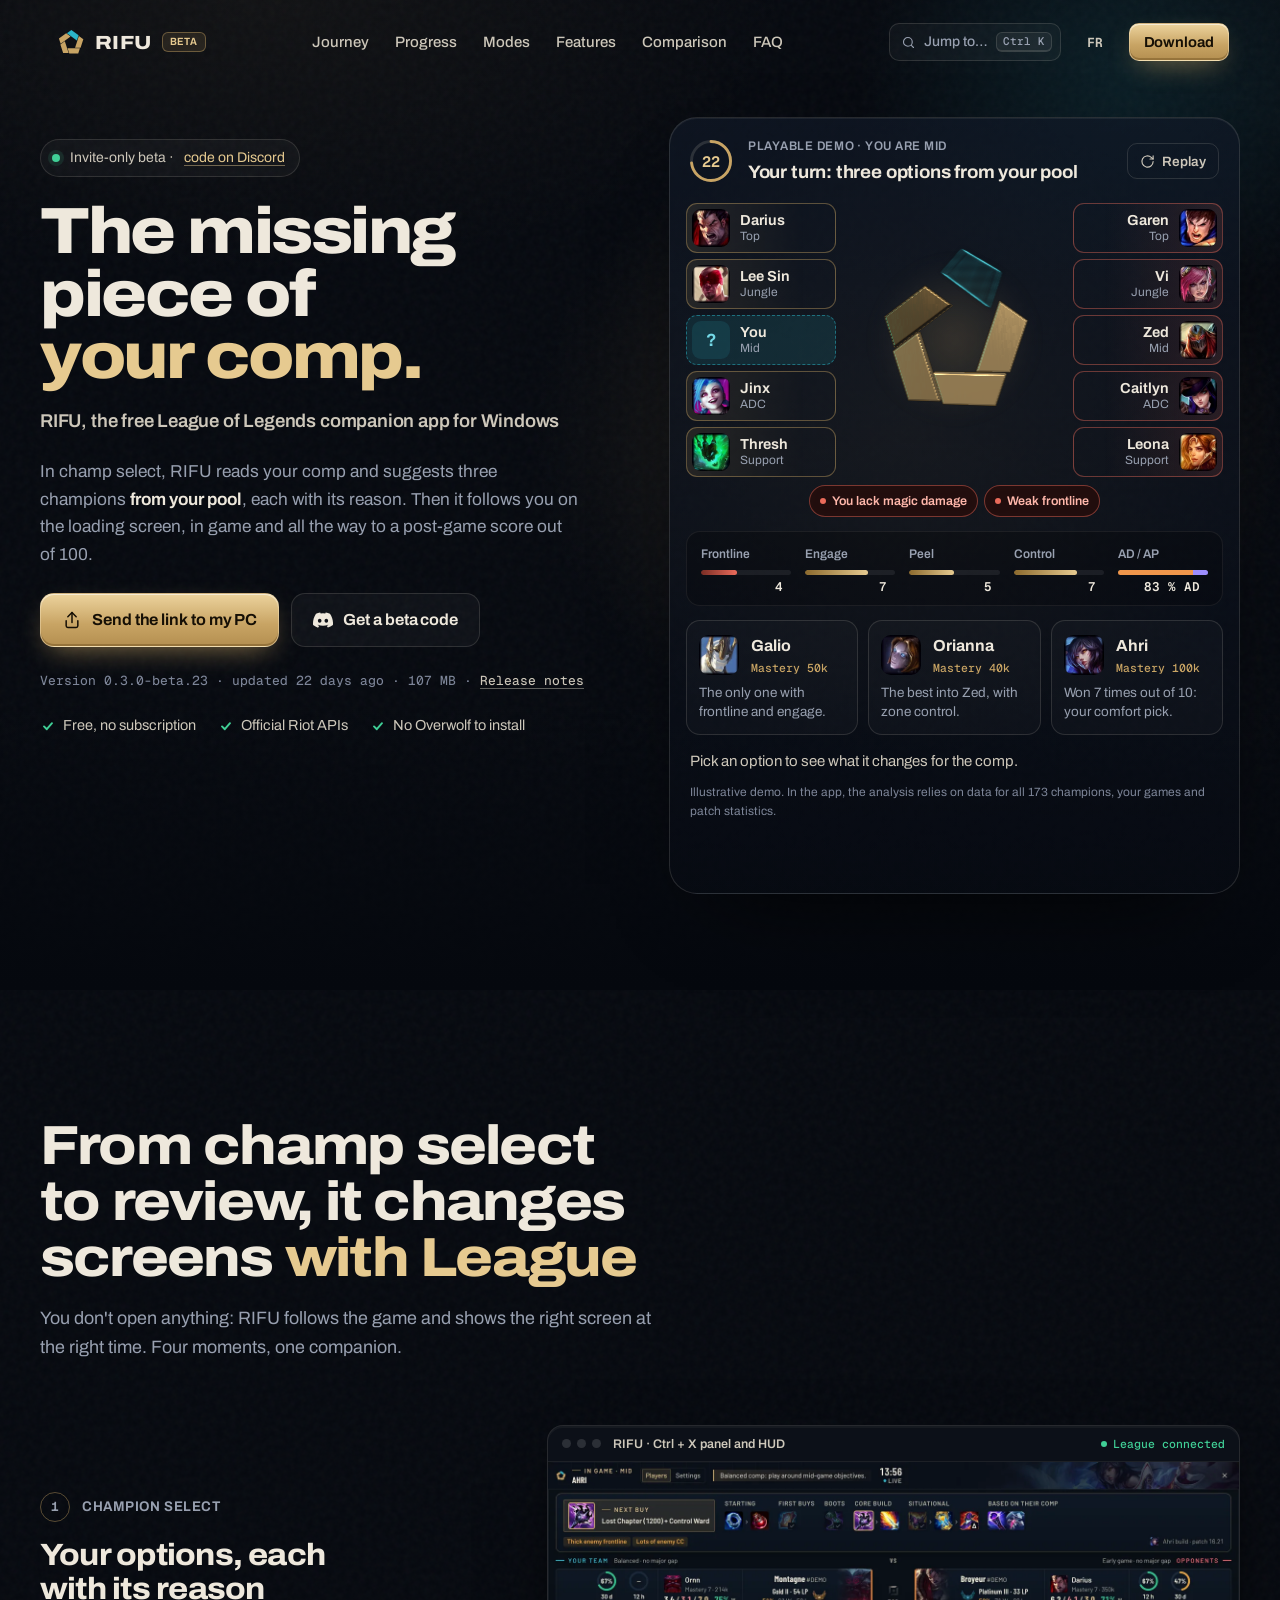
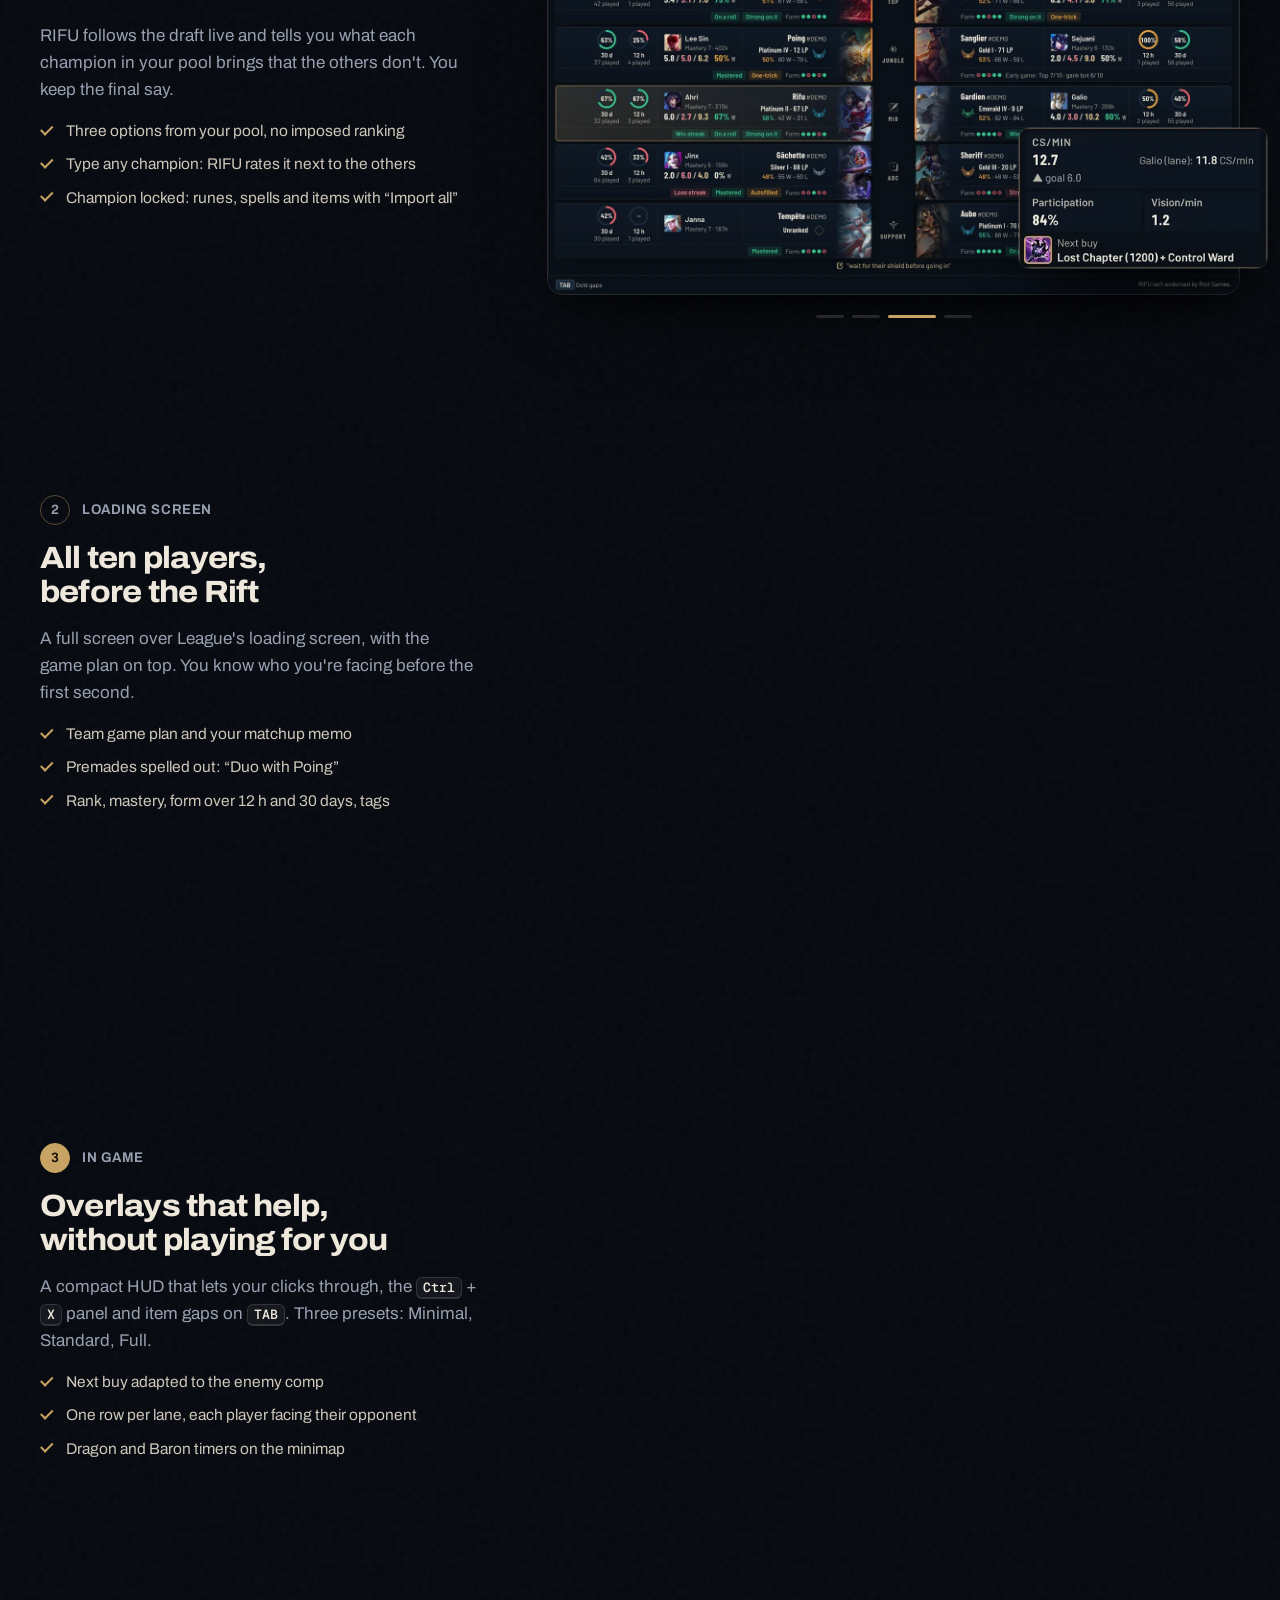
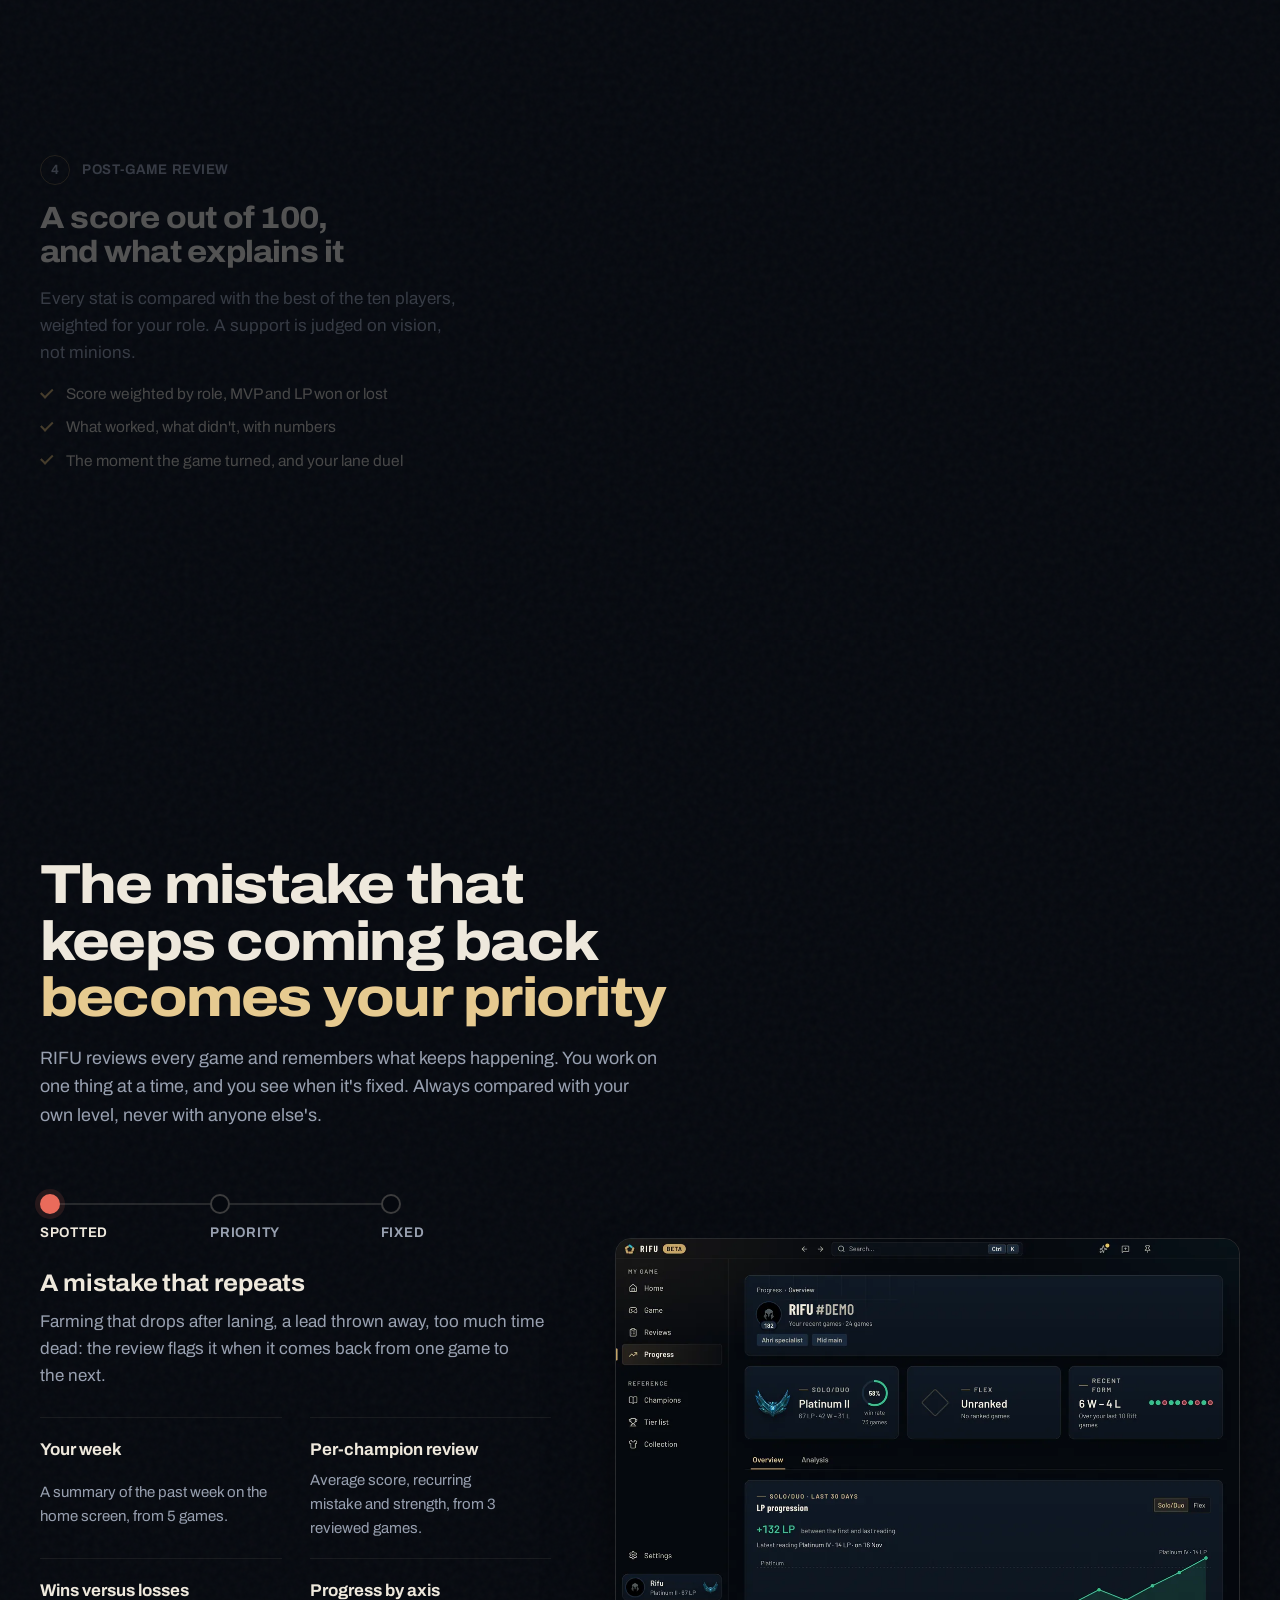
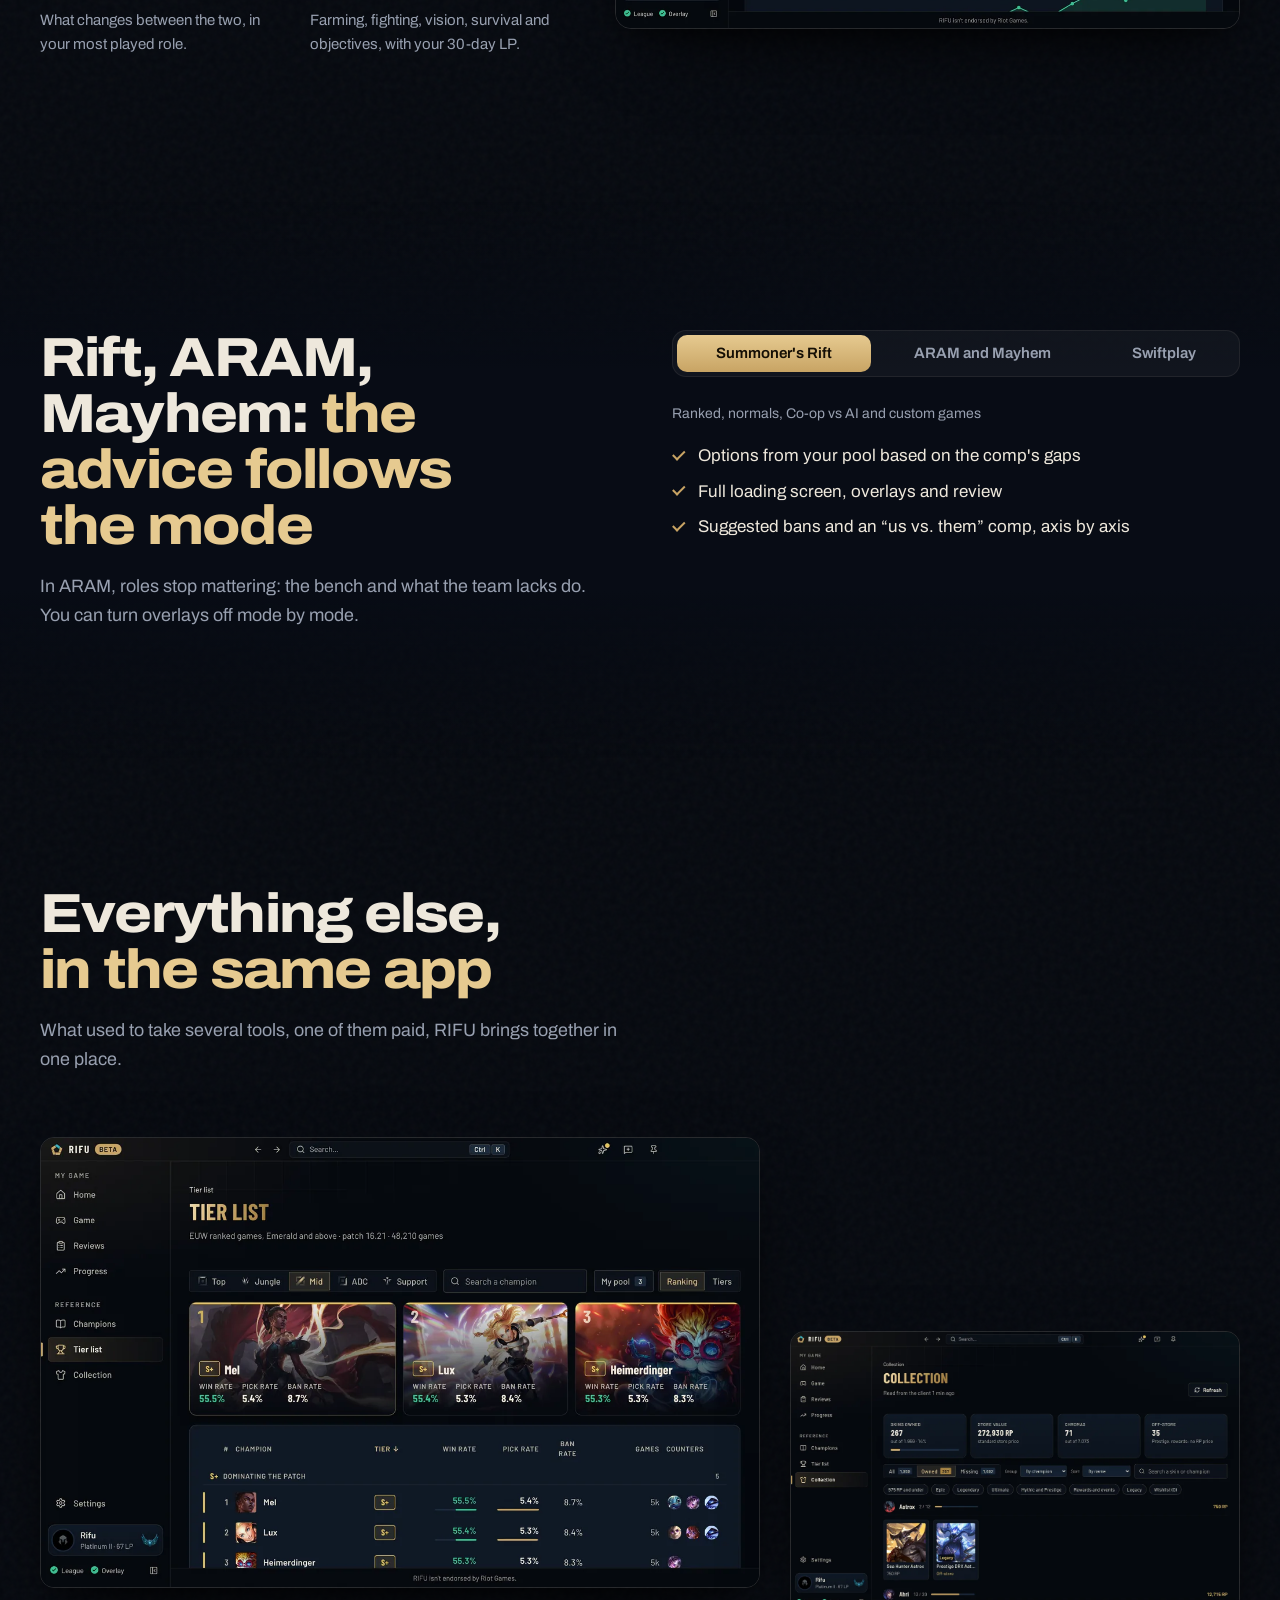
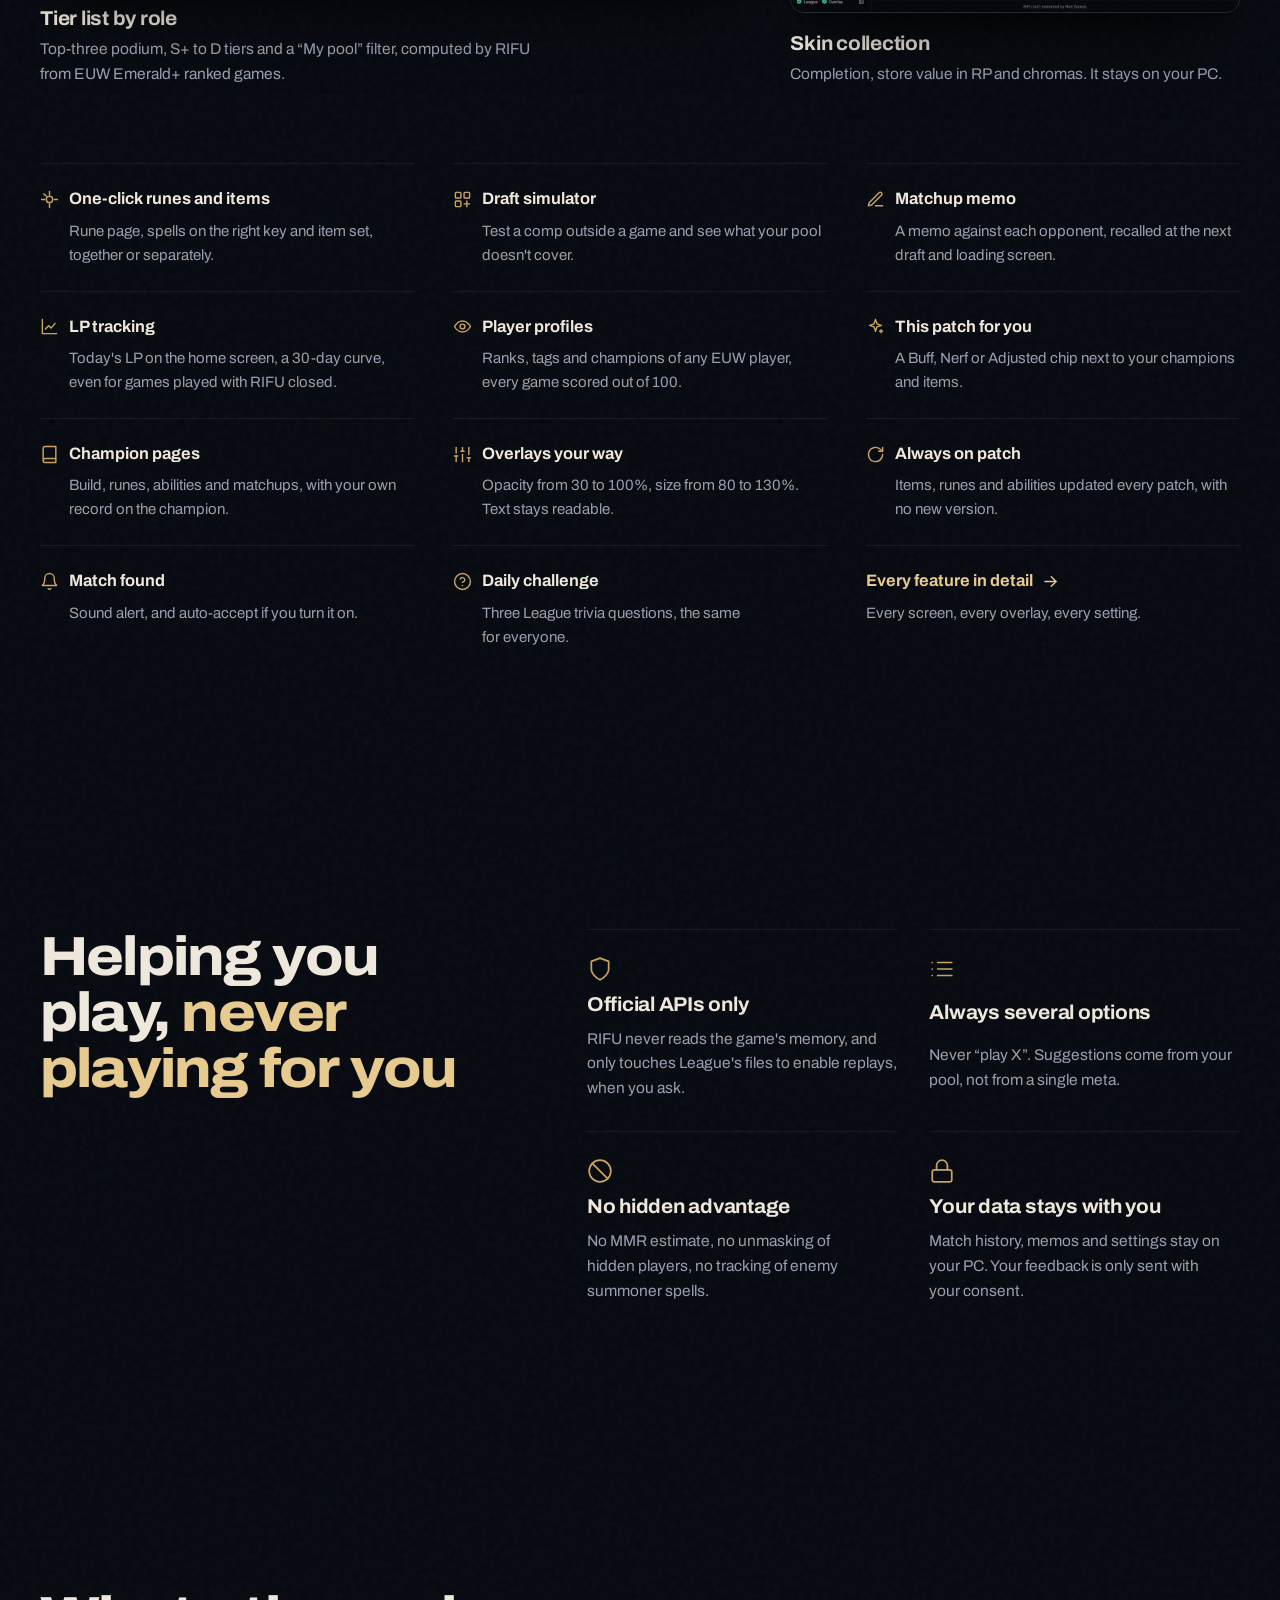
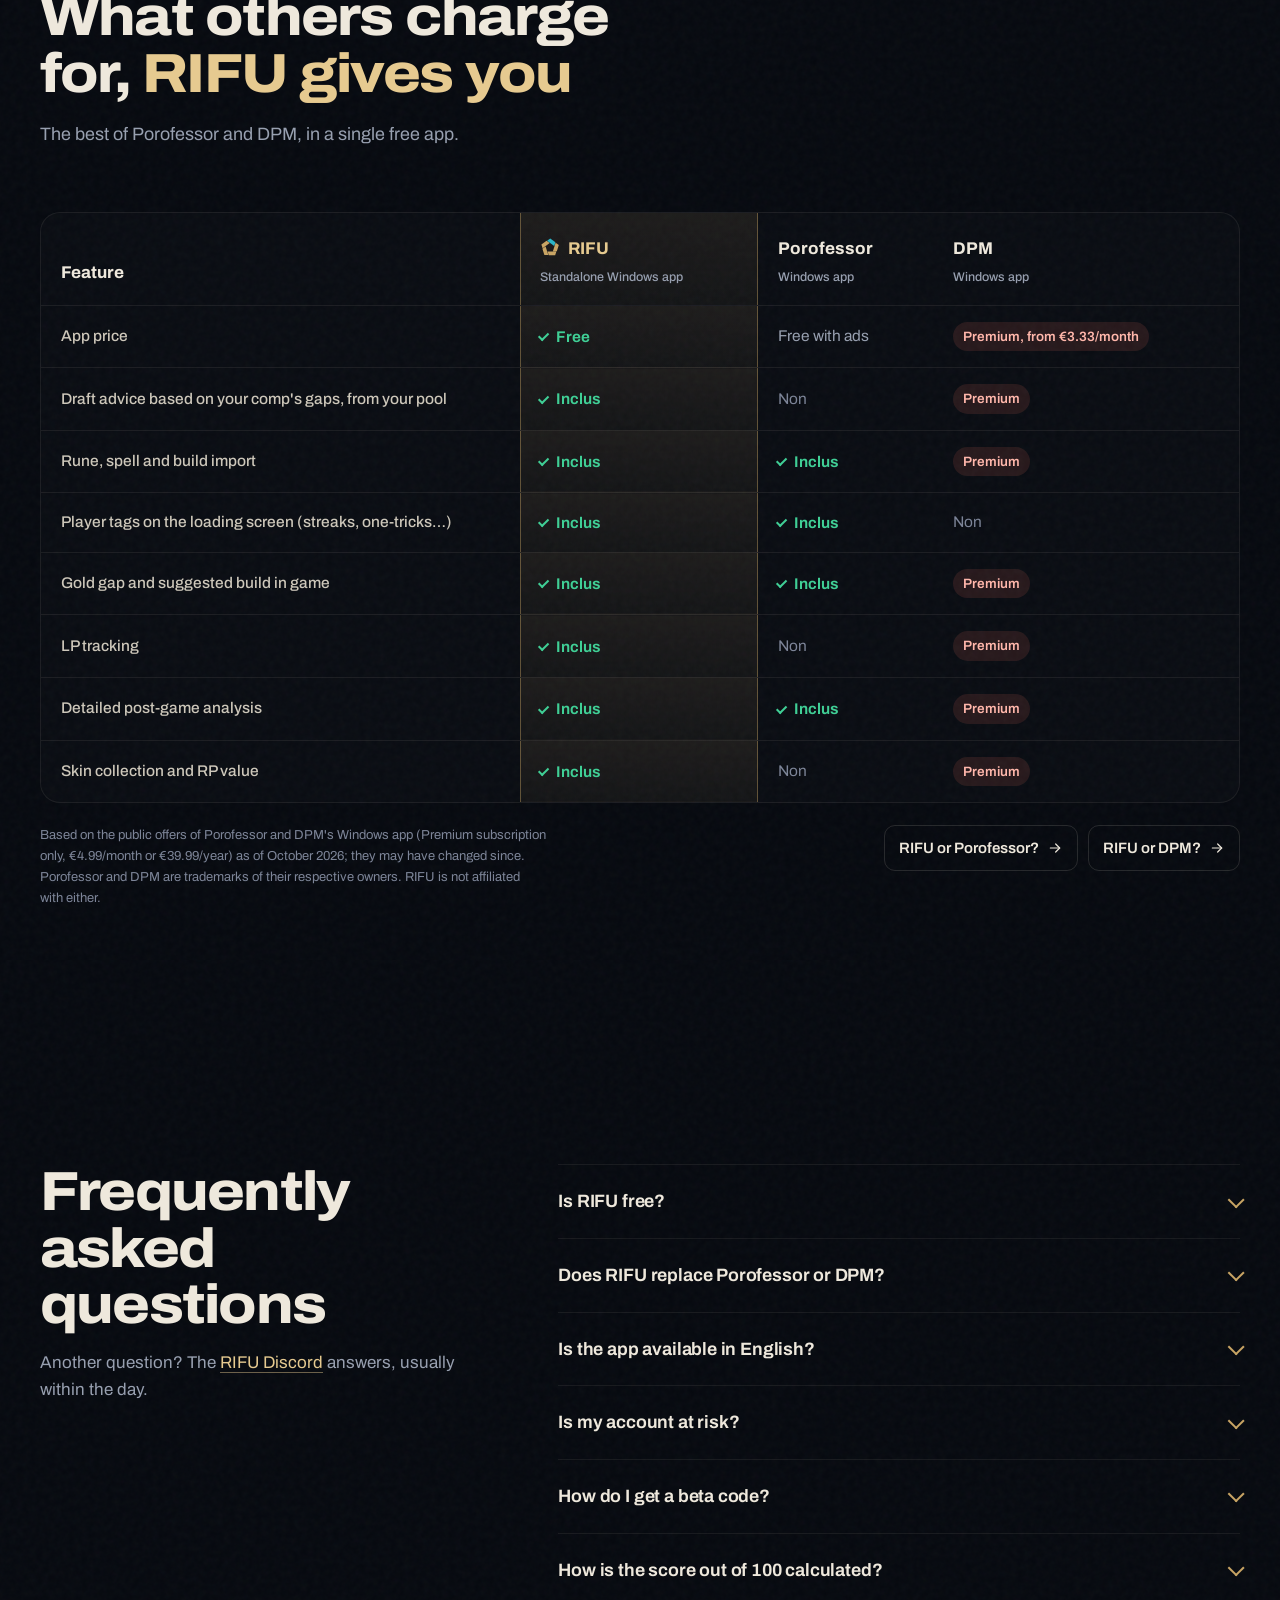
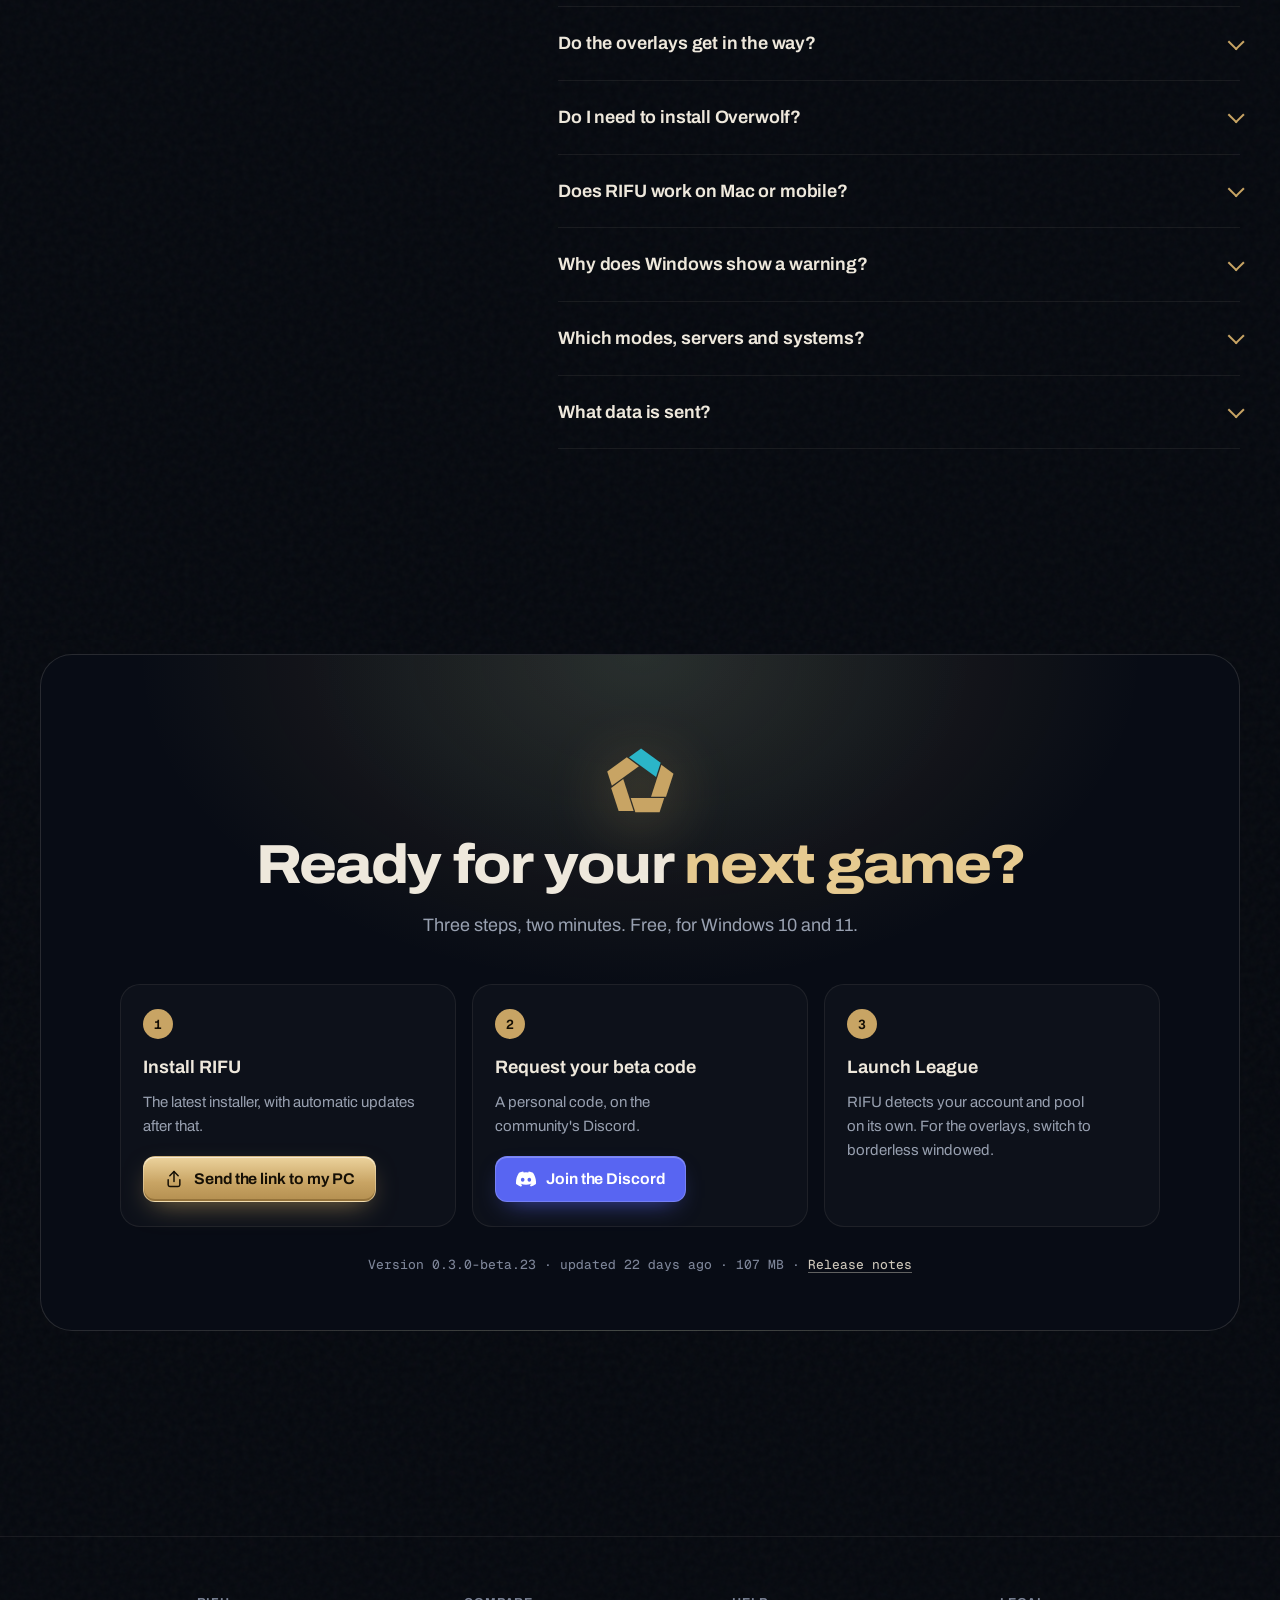
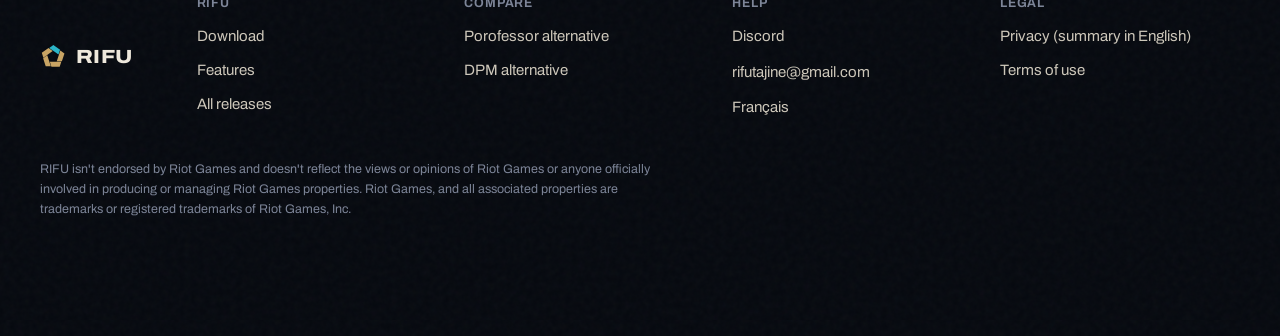
==== commit a5ed1e44: "Site : refonte « Forge 2027 » (héros 3D de draft, parcours collant, pages SEO, CTA selon l'appareil," ====
--- a/docs/en/index.html
+++ b/docs/en/index.html
@@ -15,27 +15,29 @@
   <meta property="og:site_name" content="RIFU">
   <meta property="og:locale" content="en_GB">
   <meta property="og:locale:alternate" content="fr_FR">
-  <meta property="og:title" content="RIFU · The free League of Legends companion app">
-  <meta property="og:description" content="Draft help from your own pool, scouting of all 10 players, in-game overlays and a game score out of 100. Free, for Windows.">
+  <meta property="og:title" content="RIFU · The missing piece of your comp">
+  <meta property="og:description" content="The free League of Legends companion app: three options from your pool in champ select, all ten players on loading, in-game overlays and a score out of 100.">
   <meta property="og:url" content="https://rifutajine.github.io/rifu-releases/en/">
   <meta property="og:image" content="https://rifutajine.github.io/rifu-releases/assets/og.jpg">
   <meta property="og:image:width" content="1200">
   <meta property="og:image:height" content="630">
   <meta property="og:image:alt" content="RIFU: loading screen with the ten players of the game.">
   <meta name="twitter:card" content="summary_large_image">
-  <meta name="twitter:title" content="RIFU · The free League of Legends companion app">
-  <meta name="twitter:description" content="Draft help from your own pool, scouting of all 10 players, in-game overlays and a game score out of 100. Free, for Windows.">
+  <meta name="twitter:title" content="RIFU · The missing piece of your comp">
+  <meta name="twitter:description" content="The free League of Legends companion app: draft help from your pool, scouting of all ten players, in-game overlays and a score out of 100.">
   <meta name="twitter:image" content="https://rifutajine.github.io/rifu-releases/assets/og.jpg">
-  <meta name="theme-color" content="#060911">
+  <meta name="theme-color" content="#05080E">
   <meta name="color-scheme" content="dark">
   <link rel="manifest" href="../site.webmanifest">
   <link rel="icon" href="../assets/logo.svg" type="image/svg+xml">
   <link rel="icon" href="../assets/favicon-32.png" sizes="32x32" type="image/png">
   <link rel="apple-touch-icon" href="../assets/apple-touch-icon.png">
   <link rel="preload" href="../assets/fonts/archivo-var.woff2" as="font" type="font/woff2" crossorigin>
+  <link rel="modulepreload" href="../assets/penta3d.js">
   <link rel="stylesheet" href="../assets/style.css">
   <script>document.documentElement.classList.add('js')</script>
   <script src="../assets/site.js" defer></script>
+  <script type="speculationrules">{"prerender":[{"where":{"href_matches":"download.html*"},"eagerness":"moderate"}],"prefetch":[{"where":{"href_matches":"*.html"},"eagerness":"moderate"}]}</script>
 
   <script type="application/ld+json">
   {
@@ -46,42 +48,20 @@
         "@id": "https://rifutajine.github.io/rifu-releases/en/#site",
         "url": "https://rifutajine.github.io/rifu-releases/en/",
         "name": "RIFU",
-        "inLanguage": "en"
-      },
-      {
-        "@type": "Organization",
-        "@id": "https://rifutajine.github.io/rifu-releases/#org",
-        "name": "RIFU",
-        "url": "https://rifutajine.github.io/rifu-releases/en/",
-        "logo": "https://rifutajine.github.io/rifu-releases/assets/logo.svg",
-        "sameAs": [
-          "https://github.com/Rifutajine/rifu-releases",
-          "https://discord.gg/CGRcbW4SVw"
-        ]
-      },
-      {
-        "@type": "BreadcrumbList",
-        "@id": "https://rifutajine.github.io/rifu-releases/en/#breadcrumb",
-        "itemListElement": [
-          {
-            "@type": "ListItem",
-            "position": 1,
-            "name": "RIFU",
-            "item": "https://rifutajine.github.io/rifu-releases/en/"
-          }
-        ]
+        "inLanguage": "en",
+        "publisher": { "@id": "https://rifutajine.github.io/rifu-releases/#org" }
       },
       {
         "@type": "SoftwareApplication",
-        "@id": "https://rifutajine.github.io/rifu-releases/en/#app",
+        "@id": "https://rifutajine.github.io/rifu-releases/#app",
         "name": "RIFU",
-        "description": "Free companion app for League of Legends: draft help from your own pool, scouting of all ten players on the loading screen, in-game overlays, a post-game score out of 100, tracking of recurring mistakes, ARAM and ARAM Mayhem, LP tracking, tier list and skin collection.",
+        "description": "Free companion app for League of Legends: draft advice from your pool, scouting of all ten players on the loading screen, in-game overlays, post-game review scored out of 100, recurring mistakes tracking, ARAM and ARAM Mayhem, LP tracking, tier list and skin collection.",
         "applicationCategory": "GameApplication",
         "applicationSubCategory": "Companion app",
         "operatingSystem": "Windows 10, Windows 11",
         "softwareRequirements": "League of Legends (EUW server)",
         "softwareVersion": "0.3.0-beta.23",
-        "inLanguage": ["fr", "en"],
+        "inLanguage": ["en", "fr"],
         "isAccessibleForFree": true,
         "offers": { "@type": "Offer", "price": "0", "priceCurrency": "EUR" },
         "downloadUrl": "https://rifutajine.github.io/rifu-releases/en/download.html",
@@ -93,18 +73,6 @@
           "https://rifutajine.github.io/rifu-releases/assets/captures/en/panneau.webp",
           "https://rifutajine.github.io/rifu-releases/assets/captures/en/bilan.webp",
           "https://rifutajine.github.io/rifu-releases/assets/captures/en/progression.webp"
-        ],
-        "featureList": [
-          "Draft help from your pool, based on what your comp is missing",
-          "Import of runes, summoner spells and item set",
-          "Scouting of all ten players on the loading screen",
-          "Adjustable in-game overlays: HUD, players panel, item gaps, minimap timers",
-          "ARAM and ARAM Mayhem: team gaps, champion compared with the bench, mode builds, most picked augments",
-          "Post-game in four tabs, scored out of 100",
-          "Recurring mistakes tracked from game to game, per-champion review",
-          "LP tracking and progress",
-          "Tier list by role and champion pages",
-          "Skin collection with store value in RP"
         ]
       },
       {
@@ -116,11 +84,12 @@
           {"@type": "Question", "name": "Is the app available in English?", "acceptedAnswer": {"@type": "Answer", "text": "Yes. The app is fully available in English and French. It follows your Windows language, and you can switch it in Settings › Language."}},
           {"@type": "Question", "name": "Is my account at risk?", "acceptedAnswer": {"@type": "Answer", "text": "RIFU only uses the interfaces Riot provides to third-party apps: the Riot API, the League client API and the live game data. It never reads the game's memory, only touches League's files to enable replays if you ask, and never plays for you. It follows Riot's rules for third-party apps: several options rather than a forced pick, no MMR estimate, no unmasking of hidden players in champ select, no tracking of enemy summoner spells or ultimates."}},
           {"@type": "Question", "name": "How do I get a beta code?", "acceptedAnswer": {"@type": "Answer", "text": "The beta is closed and invite-only, with one personal code per player. Join the RIFU Discord to ask for a spot."}},
-          {"@type": "Question", "name": "How is the score out of 100 calculated?", "acceptedAnswer": {"@type": "Answer", "text": "Each stat of the game (kills, kill participation, damage, gold, minions, vision, objectives) is compared with the best of the ten players, then weighted by your role. The best player on the winning team is MVP; the post-game also names the best player on the other team. It is neither a rank nor an MMR estimate."}},
+          {"@type": "Question", "name": "How is the score out of 100 calculated?", "acceptedAnswer": {"@type": "Answer", "text": "Each stat of the game (kills, kill participation, damage, gold, minions, vision, objectives) is compared with the best of the ten players, then weighted by your role. The best player on the winning team is MVP; the review also names the best player on the other team. It's neither a rank nor an MMR estimate."}},
           {"@type": "Question", "name": "Do the overlays get in the way?", "acceptedAnswer": {"@type": "Answer", "text": "No. They never take focus from the game, the HUD lets your clicks through, and you set their opacity (30 to 100%) and size. During the beta they need borderless mode; fullscreen will come with the signed version."}},
           {"@type": "Question", "name": "Do I need to install Overwolf?", "acceptedAnswer": {"@type": "Answer", "text": "No. RIFU is a standalone app: it doesn't need the Overwolf client."}},
+          {"@type": "Question", "name": "Does RIFU work on Mac or mobile?", "acceptedAnswer": {"@type": "Answer", "text": "No. RIFU is an app for Windows 10 and 11, where League of Legends is played. From your phone, you can already request your beta code on Discord and send yourself the download link for your PC."}},
           {"@type": "Question", "name": "Why does Windows show a warning?", "acceptedAnswer": {"@type": "Answer", "text": "During the beta the installer isn't signed with a certificate yet, so Windows SmartScreen flags it. Signing is planned for the public release. Until then, only download RIFU from this site or the official releases page."}},
-          {"@type": "Question", "name": "Which modes, servers and systems?", "acceptedAnswer": {"@type": "Answer", "text": "Summoner's Rift (normals, ranked, Co-op vs. AI, custom games), Swiftplay, ARAM and ARAM Mayhem. In Arena, RIFU gives no draft advice, and Brawl games aren't tracked. EUW server, on Windows 10 and 11."}},
+          {"@type": "Question", "name": "Which modes, servers and systems?", "acceptedAnswer": {"@type": "Answer", "text": "Summoner's Rift (normals, ranked, Co-op vs AI, custom games), Swiftplay, ARAM and ARAM Mayhem. In Arena, RIFU gives no draft advice, and Brawl games aren't tracked. EUW server, on Windows 10 and 11."}},
           {"@type": "Question", "name": "What data is sent?", "acceptedAnswer": {"@type": "Answer", "text": "The minimum needed to show profiles and the loading screen. Everything else stays on your PC, and feedback is only sent if you turn it on. Details are in the privacy policy."}}
         ]
       }
@@ -128,7 +97,7 @@
   }
   </script>
 </head>
-<body>
+<body class="home">
   <a class="skip" href="#contenu">Skip to content</a>
   <svg class="sprite" aria-hidden="true"><defs>
     <symbol id="i-download" viewBox="0 0 24 24"><path d="M12 3v12"/><path d="m7 10 5 5 5-5"/><path d="M5 21h14"/></symbol>
@@ -151,706 +120,472 @@
     <symbol id="i-check" viewBox="0 0 20 20"><path d="M5 10.5 8.5 14 15 6.5"/></symbol>
     <symbol id="i-search" viewBox="0 0 24 24"><circle cx="11" cy="11" r="7"/><path d="m20 20-3.5-3.5"/></symbol>
     <symbol id="i-discord" viewBox="0 0 24 24"><path fill="currentColor" stroke="none" d="M20.32 4.37A19.8 19.8 0 0 0 15.4 2.85a.07.07 0 0 0-.08.04c-.21.38-.45.87-.61 1.25a18.3 18.3 0 0 0-5.49 0 12.6 12.6 0 0 0-.62-1.25.08.08 0 0 0-.08-.04 19.7 19.7 0 0 0-4.89 1.52.07.07 0 0 0-.03.03C.53 9.05-.32 13.58.1 18.06a.08.08 0 0 0 .03.06 19.9 19.9 0 0 0 5.99 3.03.08.08 0 0 0 .08-.03c.46-.63.87-1.3 1.23-2a.08.08 0 0 0-.04-.1 13.1 13.1 0 0 1-1.87-.9.08.08 0 0 1 0-.13l.37-.29a.07.07 0 0 1 .08-.01c3.93 1.8 8.18 1.8 12.07 0a.07.07 0 0 1 .08 0l.37.3a.08.08 0 0 1 0 .12c-.6.35-1.22.65-1.87.9a.08.08 0 0 0-.04.1c.36.7.77 1.37 1.22 2a.08.08 0 0 0 .08.03 19.8 19.8 0 0 0 6.01-3.03.08.08 0 0 0 .03-.05c.5-5.18-.84-9.67-3.55-13.66a.06.06 0 0 0-.03-.03ZM8.02 15.33c-1.18 0-2.16-1.09-2.16-2.42s.96-2.42 2.16-2.42c1.21 0 2.18 1.1 2.16 2.42 0 1.33-.96 2.42-2.16 2.42Zm7.97 0c-1.18 0-2.15-1.09-2.15-2.42s.95-2.42 2.15-2.42c1.21 0 2.18 1.1 2.16 2.42 0 1.33-.95 2.42-2.16 2.42Z"/></symbol>
+    <symbol id="i-arrow" viewBox="0 0 24 24"><path d="M5 12h14"/><path d="m13 6 6 6-6 6"/></symbol>
+    <symbol id="i-share" viewBox="0 0 24 24"><path d="M12 15V3"/><path d="m7 8 5-5 5 5"/><path d="M5 13v6a2 2 0 0 0 2 2h10a2 2 0 0 0 2-2v-6"/></symbol>
   </defs></svg>
 
   <header class="top" id="top">
-    <div class="wrap">
+    <div class="top-bar">
       <a class="brand" href="./" aria-label="RIFU, home">
         <img src="../assets/logo.svg" alt="" width="28" height="28">
         <span>RIFU</span>
         <small class="brand-beta">Beta</small>
       </a>
       <nav class="nav" aria-label="Sections">
-        <a href="./#demo">Draft</a>
-        <a href="./#parcours">In game</a>
+        <a href="./#parcours">Journey</a>
         <a href="./#progression">Progress</a>
-        <a href="./#modes">ARAM</a>
+        <a href="./#modes">Modes</a>
         <a href="./#fonctions">Features</a>
         <a href="./#comparatif">Comparison</a>
         <a href="./#faq">FAQ</a>
       </nav>
-      <button class="cmd-btn" type="button" data-cmd-open aria-label="Open quick navigation (Ctrl + K)">
-        <svg viewBox="0 0 24 24" aria-hidden="true"><use href="#i-search"/></svg>
+      <button class="cmd-btn" type="button" data-cmd-open aria-label="Quick navigation (Ctrl + K)">
+        <svg class="ico" aria-hidden="true"><use href="#i-search"/></svg>
         <span>Jump to…</span>
-        <kbd>Ctrl</kbd><kbd>K</kbd>
+        <kbd>Ctrl K</kbd>
       </button>
       <a class="lang" href="../" hreflang="fr" lang="fr" aria-label="Version française">FR</a>
-      <a class="btn btn-primary btn-sm" href="download.html?dl=1">Download</a>
+      <a class="btn btn-primary btn-sm" href="download.html?dl=1" data-dl data-goatcounter-click="cta-entete">Download</a>
     </div>
   </header>
 
   <main id="contenu">
-    <div class="hero" id="telecharger">
+    <section class="hero" aria-labelledby="titre">
+      <div class="hero-light" aria-hidden="true"></div>
+      <div class="wrap hero-grid">
+        <div class="hero-copy">
+          <p class="hero-status"><i aria-hidden="true"></i>Invite-only beta · <a data-discord href="#" data-goatcounter-click="statut-discord">code on Discord</a></p>
+          <h1 id="titre">
+            <span class="h1-big">The missing piece of <em>your comp.</em></span>
+            <span class="h1-sub">RIFU, the free League of Legends companion app for Windows</span>
+          </h1>
+          <p class="lead">In champ select, RIFU reads your comp and suggests three champions <strong>from your pool</strong>, each with its reason. Then it follows you on the loading screen, in game and all the way to a post-game score out of 100.</p>
+          <div class="cta-row">
+            <a class="btn btn-primary btn-lg" href="download.html?dl=1" data-dl data-goatcounter-click="cta-heros"><svg class="ico" aria-hidden="true"><use href="#i-download"/></svg><span data-dl-label>Download for Windows</span></a>
+            <a class="btn btn-ghost btn-lg" data-discord href="#" data-goatcounter-click="cta-heros-discord"><svg class="ico" aria-hidden="true"><use href="#i-discord"/></svg>Get a beta code</a>
+          </div>
+          <p class="dl-meta" data-download-meta>Windows 10 and 11 · free · beta code required</p>
+          <ul class="proof" aria-label="At a glance">
+            <li><svg class="ico" aria-hidden="true"><use href="#i-check"/></svg>Free, no subscription</li>
+            <li><svg class="ico" aria-hidden="true"><use href="#i-check"/></svg>Official Riot APIs</li>
+            <li><svg class="ico" aria-hidden="true"><use href="#i-check"/></svg>No Overwolf to install</li>
+          </ul>
+        </div>
+
+        <div class="stage" id="demo" data-demo data-penta-host aria-labelledby="demo-titre">
+          <div class="stage-head">
+            <span class="timer" data-timer aria-hidden="true"><svg viewBox="0 0 40 40"><circle cx="20" cy="20" r="17"/><circle class="timer-run" cx="20" cy="20" r="17" pathLength="1"/></svg><span>30</span></span>
+            <div class="stage-title">
+              <p id="demo-titre">Playable demo · you are mid</p>
+              <strong data-phase aria-live="polite">Draft starting…</strong>
+            </div>
+            <button class="replay" type="button" data-replay><svg class="ico" aria-hidden="true"><use href="#i-refresh"/></svg>Replay</button>
+          </div>
+
+          <div class="stage-body">
+            <ul class="roster roster-ally" aria-label="Your team">
+              <li class="slot" data-ally="0"><img src="../assets/champions/darius.webp" alt="" width="40" height="40"><span><b data-name="Darius">Darius</b><small>Top</small></span></li>
+              <li class="slot" data-ally="1"><img src="../assets/champions/leesin.webp" alt="" width="40" height="40"><span><b data-name="Lee Sin">Lee Sin</b><small>Jungle</small></span></li>
+              <li class="slot is-you" data-you><span class="you-ic"><img src="../assets/champions/galio.webp" alt="" width="40" height="40" hidden><i aria-hidden="true">?</i></span><span><b>You</b><small>Mid</small></span></li>
+              <li class="slot" data-ally="2"><img src="../assets/champions/jinx.webp" alt="" width="40" height="40"><span><b data-name="Jinx">Jinx</b><small>ADC</small></span></li>
+              <li class="slot" data-ally="3"><img src="../assets/champions/thresh.webp" alt="" width="40" height="40"><span><b data-name="Thresh">Thresh</b><small>Support</small></span></li>
+            </ul>
+
+            <div class="stage-core" role="img" aria-label="Your comp: one blade per player, yours in cyan.">
+              <canvas class="penta-canvas" data-penta-canvas></canvas>
+              <svg class="penta-svg" viewBox="0 0 64 64" aria-hidden="true">
+                <path data-seg="0" d="M4.4 24 20.9 12.1 31.1 19.5 8.3 36Z"/>
+                <path data-seg="1" d="M14 57.2 7.7 37.8 17.9 30.4 26.6 57.2Z"/>
+                <path data-seg="you" class="you" d="M32.9 4.7 49.4 16.6 45.5 28.6 22.7 12.1Z"/>
+                <path data-seg="2" d="M48.5 58.3 28.1 58.3 24.2 46.3 52.4 46.3Z"/>
+                <path data-seg="3" d="M60.2 25.8 53.9 45.2 41.3 45.2 50 18.4Z"/>
+              </svg>
+            </div>
+
+            <ul class="roster roster-enemy" aria-label="Enemies">
+              <li class="slot" data-enemy="0"><img src="../assets/champions/garen.webp" alt="" width="40" height="40"><span><b data-name="Garen">Garen</b><small>Top</small></span></li>
+              <li class="slot" data-enemy="1"><img src="../assets/champions/vi.webp" alt="" width="40" height="40"><span><b data-name="Vi">Vi</b><small>Jungle</small></span></li>
+              <li class="slot" data-enemy="2"><img src="../assets/champions/zed.webp" alt="" width="40" height="40"><span><b data-name="Zed">Zed</b><small>Mid</small></span></li>
+              <li class="slot" data-enemy="3"><img src="../assets/champions/caitlyn.webp" alt="" width="40" height="40"><span><b data-name="Caitlyn">Caitlyn</b><small>ADC</small></span></li>
+              <li class="slot" data-enemy="4"><img src="../assets/champions/leona.webp" alt="" width="40" height="40"><span><b data-name="Leona">Leona</b><small>Support</small></span></li>
+            </ul>
+          </div>
+
+          <div class="gaps" data-gaps aria-live="polite"></div>
+
+          <div class="readout" role="group" aria-label="Your comp, axis by axis">
+            <div class="axis"><span>Frontline</span><div class="bar" data-axis="frontline"><i></i></div><output>0</output></div>
+            <div class="axis"><span>Engage</span><div class="bar" data-axis="engage"><i></i></div><output>0</output></div>
+            <div class="axis"><span>Peel</span><div class="bar" data-axis="peel"><i></i></div><output>0</output></div>
+            <div class="axis"><span>Control</span><div class="bar" data-axis="cc"><i></i></div><output>0</output></div>
+            <div class="axis axis-dmg"><span>AD / AP</span><div class="dmg-bar" data-dmg><span class="ad"></span><span class="ap"></span></div><output data-dmg-out>—</output></div>
+          </div>
+
+          <div class="options" role="group" aria-label="Three options from your pool">
+            <button class="option" type="button" data-option aria-pressed="false" disabled data-name="Galio" data-axes="3,3,1,3" data-verdict="Galio fills both gaps: the option that balances the comp the most.">
+              <img src="../assets/champions/galio.webp" alt="" width="44" height="44">
+              <span class="option-txt"><span class="option-name"><b>Galio</b><small>Mastery 50k</small></span><span class="option-why">The only one with frontline and engage.</span></span>
+            </button>
+            <button class="option" type="button" data-option aria-pressed="false" disabled data-name="Orianna" data-axes="0,1,2,3" data-verdict="Orianna brings magic damage and handles Zed, but the frontline stays weak.">
+              <img src="../assets/champions/orianna.webp" alt="" width="44" height="44">
+              <span class="option-txt"><span class="option-name"><b>Orianna</b><small>Mastery 40k</small></span><span class="option-why">The best into Zed, with zone control.</span></span>
+            </button>
+            <button class="option" type="button" data-option aria-pressed="false" disabled data-name="Ahri" data-axes="0,1,0,2" data-verdict="Ahri, your safest champion: magic damage is covered, the frontline stays weak.">
+              <img src="../assets/champions/ahri.webp" alt="" width="44" height="44">
+              <span class="option-txt"><span class="option-name"><b>Ahri</b><small>Mastery 100k</small></span><span class="option-why">Won 7 times out of 10: your comfort pick.</span></span>
+            </button>
+          </div>
+
+          <div class="stage-foot">
+            <p class="verdict" data-verdict-out aria-live="polite"></p>
+            <div class="import-bar" data-import-bar hidden>
+              <div class="import-meta" data-import-meta></div>
+              <button class="import-btn" type="button" data-import-btn>Import all to League</button>
+            </div>
+            <p class="stage-note">Illustrative demo. In the app, the analysis relies on data for all 173 champions, your games and patch statistics.</p>
+          </div>
+        </div>
+      </div>
+    </section>
+
+    <section class="journey" id="parcours" aria-labelledby="parcours-titre">
       <div class="wrap">
-        <svg class="hero-penta" viewBox="0 0 64 64" aria-hidden="true">
-          <path data-seg="0" d="M4.4 24 20.9 12.1 31.1 19.5 8.3 36Z"/>
-          <path data-seg="1" d="M14 57.2 7.7 37.8 17.9 30.4 26.6 57.2Z"/>
-          <path data-seg="you" class="you" d="M32.9 4.7 49.4 16.6 45.5 28.6 22.7 12.1Z"/>
-          <path data-seg="2" d="M48.5 58.3 28.1 58.3 24.2 46.3 52.4 46.3Z"/>
-          <path data-seg="3" d="M60.2 25.8 53.9 45.2 41.3 45.2 50 18.4Z"/>
-        </svg>
-
-        <div class="hero-top-meta">
-          <span class="eyebrow">Windows Companion · EUW Server</span>
-          <span class="hero-status"><i></i><span>Invite-only beta · <a data-discord href="#">Get a beta code on Discord →</a></span></span>
-        </div>
-
-        <h1>
-          <span class="big"><span>Play one</span> <span class="accent">step ahead.</span></span>
-          <span class="sub">RIFU, the free League of Legends companion app</span>
-        </h1>
-
-        <div class="hero-row">
-          <p class="lead">It follows you from champ select to the post-game: <strong>draft help from your pool</strong>, <strong>scouting of all ten players</strong>, <strong>in-game overlays</strong> and a <strong>game score out of 100</strong>, in ranked and in ARAM. It tells you why, and lets you choose. All free.</p>
-          <div class="hero-side">
-            <div>
-              <div class="cta">
-                <a class="btn btn-primary btn-lg" id="hero-download-btn" href="download.html?dl=1"><svg class="ico"><use href="#i-download"/></svg>Download for Windows</a>
-                <a class="btn btn-ghost btn-lg" id="hero-demo-btn" href="#demo">Try a draft</a>
-              </div>
-              <p class="dl-meta" data-download-meta>Windows 10 and 11 · beta code required</p>
-            </div>
-            <div class="beta-flow" aria-label="Beta access steps">
-              <span><b>1</b> Install the Windows app</span>
-              <span><b>2</b> <a data-discord href="#">Request your beta code on Discord</a></span>
-            </div>
-            <ul class="proof">
-              <li>100% free</li>
-              <li>Official Riot APIs</li>
-              <li>No Overwolf client</li>
-              <li>English and French</li>
-            </ul>
-          </div>
-        </div>
-
-        <div class="console" id="demo" data-demo>
-          <div class="console-window" aria-hidden="true">
-            <span class="console-win-brand"><img src="../assets/logo.svg" alt="" width="16" height="16">RIFU <small class="brand-beta">Beta</small></span>
-            <div class="console-win-steps">
-              <span class="is-active">1 · Champ select</span>
-              <span>2 · Loading</span>
-              <span>3 · In game</span>
-              <span>4 · Post-game</span>
-            </div>
-            <span class="console-win-status">League connected · EUW</span>
-          </div>
-          <div class="console-bar">
-            <span class="timer" data-timer><span>30</span></span>
-            <div class="console-phase"><small>Playable demo · your pick, mid</small><strong data-phase aria-live="polite">Draft starting…</strong></div>
-            <button class="console-replay" id="demo-replay-btn" type="button" data-replay><svg class="ico"><use href="#i-refresh"/></svg>Replay</button>
-          </div>
-          <div class="console-grid">
-            <div class="team team-ally">
-              <h3>Your team</h3>
-              <ul class="slots">
-                <li class="slot" data-ally="0"><div class="ic"><img src="../assets/champions/darius.webp" alt="" width="40" height="40"></div><div><b data-name="Darius">Darius</b><span>Top</span></div></li>
-                <li class="slot" data-ally="1"><div class="ic"><img src="../assets/champions/leesin.webp" alt="" width="40" height="40"></div><div><b data-name="Lee Sin">Lee Sin</b><span>Jungle</span></div></li>
-                <li class="slot is-you" data-you><div class="ic"><img src="../assets/champions/galio.webp" alt="" width="40" height="40" hidden>?</div><div><b>You</b><span>Mid</span></div></li>
-                <li class="slot" data-ally="2"><div class="ic"><img src="../assets/champions/jinx.webp" alt="" width="40" height="40"></div><div><b data-name="Jinx">Jinx</b><span>ADC</span></div></li>
-                <li class="slot" data-ally="3"><div class="ic"><img src="../assets/champions/thresh.webp" alt="" width="40" height="40"></div><div><b data-name="Thresh">Thresh</b><span>Support</span></div></li>
+        <header class="sec-head">
+          <h2 id="parcours-titre">From champ select to review, it changes screens <span class="gold">with League</span></h2>
+          <p>You don't open anything: RIFU follows the game and shows the right screen at the right time. Four moments, one companion.</p>
+        </header>
+
+        <div class="journey-grid" data-journey>
+          <ol class="jsteps">
+            <li class="jstep" id="selection" data-step="0">
+              <p class="jstep-mark"><b>1</b>Champion select</p>
+              <h3>Your options, each with its reason</h3>
+              <p>RIFU follows the draft live and tells you what each champion in your pool brings that the others don't. You keep the final say.</p>
+              <ul class="ticks">
+                <li>Three options from your pool, no imposed ranking</li>
+                <li>Type any champion: RIFU rates it next to the others</li>
+                <li>Champion locked: runes, spells and items with “Import all”</li>
               </ul>
-            </div>
-
-            <div class="core">
-              <div class="compo" role="group" aria-label="Your team comp">
-                <svg class="penta" viewBox="0 0 64 64" aria-hidden="true">
-                  <path data-seg="0" d="M4.4 24 20.9 12.1 31.1 19.5 8.3 36Z"/>
-                  <path data-seg="1" d="M14 57.2 7.7 37.8 17.9 30.4 26.6 57.2Z"/>
-                  <path data-seg="you" class="you" d="M32.9 4.7 49.4 16.6 45.5 28.6 22.7 12.1Z"/>
-                  <path data-seg="2" d="M48.5 58.3 28.1 58.3 24.2 46.3 52.4 46.3Z"/>
-                  <path data-seg="3" d="M60.2 25.8 53.9 45.2 41.3 45.2 50 18.4Z"/>
-                </svg>
-                <div class="axes">
-                  <div class="axis"><span>Frontline</span><div class="bar" data-axis="frontline"><i></i></div><output>0</output></div>
-                  <div class="axis"><span>Engage</span><div class="bar" data-axis="engage"><i></i></div><output>0</output></div>
-                  <div class="axis"><span>Peel</span><div class="bar" data-axis="peel"><i></i></div><output>0</output></div>
-                  <div class="axis"><span>Control</span><div class="bar" data-axis="cc"><i></i></div><output>0</output></div>
-                  <div class="axis"><span>AD / AP</span><div class="dmg-bar" data-dmg><span class="ad"></span><span class="ap"></span></div><output data-dmg-out>—</output></div>
+              <a class="jstep-media zoom" href="../assets/captures/en/selection.webp"><img src="../assets/captures/en/selection-1x.webp" srcset="../assets/captures/en/selection-1x.webp 1240w, ../assets/captures/en/selection.webp 2480w" sizes="(max-width: 960px) 100vw, 700px" width="2480" height="1550" loading="lazy" alt="Champion select in RIFU: your team, the enemies and the options from your pool, Ahri and Galio, each with what it adds."></a>
+            </li>
+            <li class="jstep" id="chargement" data-step="1">
+              <p class="jstep-mark"><b>2</b>Loading screen</p>
+              <h3>All ten players, before the Rift</h3>
+              <p>A full screen over League's loading screen, with the game plan on top. You know who you're facing before the first second.</p>
+              <ul class="ticks">
+                <li>Team game plan and your matchup memo</li>
+                <li>Premades spelled out: “Duo with Poing”</li>
+                <li>Rank, mastery, form over 12 h and 30 days, tags</li>
+              </ul>
+              <a class="jstep-media zoom" href="../assets/captures/en/chargement.webp"><img src="../assets/captures/en/chargement-1x.webp" srcset="../assets/captures/en/chargement-1x.webp 1280w, ../assets/captures/en/chargement.webp 2560w" sizes="(max-width: 960px) 100vw, 700px" width="2560" height="1440" loading="lazy" alt="RIFU full-screen loading screen: the game plan on top, then all ten players with their rank, tags, form and group."></a>
+            </li>
+            <li class="jstep" id="en-partie" data-step="2">
+              <p class="jstep-mark"><b>3</b>In game</p>
+              <h3>Overlays that help, without playing for you</h3>
+              <p>A compact HUD that lets your clicks through, the <kbd>Ctrl</kbd> + <kbd>X</kbd> panel and item gaps on <kbd>TAB</kbd>. Three presets: Minimal, Standard, Full.</p>
+              <ul class="ticks">
+                <li>Next buy adapted to the enemy comp</li>
+                <li>One row per lane, each player facing their opponent</li>
+                <li>Dragon and Baron timers on the minimap</li>
+              </ul>
+              <a class="jstep-media zoom" href="../assets/captures/en/panneau.webp"><img src="../assets/captures/en/panneau-1x.webp" srcset="../assets/captures/en/panneau-1x.webp 1440w, ../assets/captures/en/panneau.webp 2880w" sizes="(max-width: 960px) 100vw, 700px" width="2880" height="1800" loading="lazy" alt="Ctrl + X panel in game: the next buy and build steps at the top, then one row per lane with each player facing their opponent."></a>
+            </li>
+            <li class="jstep" id="bilan" data-step="3">
+              <p class="jstep-mark"><b>4</b>Post-game review</p>
+              <h3>A score out of 100, and what explains it</h3>
+              <p>Every stat is compared with the best of the ten players, weighted for your role. A support is judged on vision, not minions.</p>
+              <ul class="ticks">
+                <li>Score weighted by role, MVP and LP won or lost</li>
+                <li>What worked, what didn't, with numbers</li>
+                <li>The moment the game turned, and your lane duel</li>
+              </ul>
+              <a class="jstep-media zoom" href="../assets/captures/en/bilan.webp"><img src="../assets/captures/en/bilan-1x.webp" srcset="../assets/captures/en/bilan-1x.webp 1240w, ../assets/captures/en/bilan.webp 2480w" sizes="(max-width: 960px) 100vw, 700px" width="2480" height="1550" loading="lazy" alt="Post-game review, Summary tab: victory, a score of 92 out of 100, LP gained, strengths and key numbers."></a>
+            </li>
+          </ol>
+
+          <div class="jscreen" aria-hidden="true">
+            <div class="jscreen-sticky">
+              <div class="screen">
+                <div class="screen-bar"><span class="screen-dots"><i></i><i></i><i></i></span><span class="screen-title" data-screen-title>RIFU · Champion select</span><span class="screen-live"><i></i>League connected</span></div>
+                <div class="screen-stack">
+                  <img class="is-on" data-screen="0" src="../assets/captures/en/selection-1x.webp" srcset="../assets/captures/en/selection-1x.webp 1240w, ../assets/captures/en/selection.webp 2480w" sizes="760px" width="2480" height="1550" alt="" loading="lazy">
+                  <img data-screen="1" src="../assets/captures/en/chargement-1x.webp" srcset="../assets/captures/en/chargement-1x.webp 1280w, ../assets/captures/en/chargement.webp 2560w" sizes="760px" width="2560" height="1440" alt="" loading="lazy">
+                  <img data-screen="2" src="../assets/captures/en/panneau-1x.webp" srcset="../assets/captures/en/panneau-1x.webp 1440w, ../assets/captures/en/panneau.webp 2880w" sizes="760px" width="2880" height="1800" alt="" loading="lazy">
+                  <img data-screen="3" src="../assets/captures/en/bilan-1x.webp" srcset="../assets/captures/en/bilan-1x.webp 1240w, ../assets/captures/en/bilan.webp 2480w" sizes="760px" width="2480" height="1550" alt="" loading="lazy">
                 </div>
               </div>
-              <div class="gaps" data-gaps aria-live="polite"></div>
-              <div class="options">
-                <button class="option" id="opt-galio" type="button" data-option aria-pressed="false" data-name="Galio" data-axes="3,3,1,3" data-verdict="Galio: both gaps are covered. This is the option that balances the comp the most.">
-                  <span class="option-head"><img src="../assets/champions/galio.webp" alt="" width="44" height="44"><span><b>Galio</b><span>Your pool · 50k mastery</span></span></span>
-                  <span class="tags"><em>AP damage</em><em>Frontline</em><em>Engage</em></span>
-                  <p>The only one with frontline and engage.</p>
-                </button>
-                <button class="option" id="opt-orianna" type="button" data-option aria-pressed="false" data-name="Orianna" data-axes="0,1,2,3" data-verdict="Orianna: magic damage is covered and Zed is easier to handle, but the frontline stays weak.">
-                  <span class="option-head"><img src="../assets/champions/orianna.webp" alt="" width="44" height="44"><span><b>Orianna</b><span>Your pool · 40k mastery</span></span></span>
-                  <span class="tags"><em>AP damage</em><em>Control</em></span>
-                  <p>The only one good against Zed, with zone control.</p>
-                </button>
-                <button class="option" id="opt-ahri" type="button" data-option aria-pressed="false" data-name="Ahri" data-axes="0,1,0,2" data-verdict="Ahri: your safest champion. Magic damage is covered, the frontline stays weak.">
-                  <span class="option-head"><img src="../assets/champions/ahri.webp" alt="" width="44" height="44"><span><b>Ahri</b><span>Your pool · 100k mastery</span></span></span>
-                  <span class="tags"><em>AP damage</em><em>Comfort</em></span>
-                  <p>You won 7 of 10 games on it: your top comfort pick.</p>
-                </button>
-              </div>
-              <div class="console-foot">
-                <p class="verdict" data-verdict-out aria-live="polite"></p>
-                <div class="import-preview" data-import-bar hidden>
-                  <div class="import-meta" data-import-meta></div>
-                  <button class="import-btn" id="demo-import-btn" type="button" data-import-btn>Import all to League</button>
-                </div>
-              </div>
+              <img class="float float-hud" data-float="2" src="../assets/captures/en/hud-1x.webp" srcset="../assets/captures/en/hud-1x.webp 300w, ../assets/captures/en/hud.webp 600w" sizes="260px" width="600" height="376" alt="" loading="lazy">
+              <img class="float float-note" data-float="3" src="../assets/captures/en/note-1x.webp" srcset="../assets/captures/en/note-1x.webp 952w, ../assets/captures/en/note.webp 1904w" sizes="380px" width="1904" height="918" alt="" loading="lazy">
+              <ol class="jdots"><li data-dot="0"></li><li data-dot="1"></li><li data-dot="2"></li><li data-dot="3"></li></ol>
             </div>
-
-            <div class="team team-enemy">
-              <h3>Enemies</h3>
-              <ul class="slots">
-                <li class="slot" data-enemy="0"><div class="ic"><img src="../assets/champions/garen.webp" alt="" width="40" height="40"></div><div><b data-name="Garen">Garen</b><span>Top</span></div></li>
-                <li class="slot" data-enemy="1"><div class="ic"><img src="../assets/champions/vi.webp" alt="" width="40" height="40"></div><div><b data-name="Vi">Vi</b><span>Jungle</span></div></li>
-                <li class="slot" data-enemy="2"><div class="ic"><img src="../assets/champions/zed.webp" alt="" width="40" height="40"></div><div><b data-name="Zed">Zed</b><span>Mid</span></div></li>
-                <li class="slot" data-enemy="3"><div class="ic"><img src="../assets/champions/caitlyn.webp" alt="" width="40" height="40"></div><div><b data-name="Caitlyn">Caitlyn</b><span>ADC</span></div></li>
-                <li class="slot" data-enemy="4"><div class="ic"><img src="../assets/champions/leona.webp" alt="" width="40" height="40"></div><div><b data-name="Leona">Leona</b><span>Support</span></div></li>
-              </ul>
+          </div>
+        </div>
+      </div>
+    </section>
+
+    <section class="grow" id="progression" aria-labelledby="progression-titre">
+      <div class="wrap">
+        <header class="sec-head">
+          <h2 id="progression-titre">The mistake that keeps coming back <span class="gold">becomes your priority</span></h2>
+          <p>RIFU reviews every game and remembers what keeps happening. You work on one thing at a time, and you see when it's fixed. Always compared with your own level, never with anyone else's.</p>
+        </header>
+        <div class="grow-grid">
+          <div class="loop" data-loop>
+            <div class="loop-track" role="tablist" aria-label="The life of a mistake">
+              <button role="tab" id="loop-t0" aria-controls="loop-p0" aria-selected="true" data-loop-tab="0"><i></i>Spotted</button>
+              <button role="tab" id="loop-t1" aria-controls="loop-p1" aria-selected="false" tabindex="-1" data-loop-tab="1"><i></i>Priority</button>
+              <button role="tab" id="loop-t2" aria-controls="loop-p2" aria-selected="false" tabindex="-1" data-loop-tab="2"><i></i>Fixed</button>
             </div>
-          </div>
-        </div>
-        <p class="demo-note">Illustrative demo. In the app, the analysis is based on the profiles of all 173 champions, your games and the patch statistics.</p>
-
-        <div class="telemetry-strip" aria-label="RIFU key metrics">
-          <div class="telemetry-item">
-            <strong>173 <em>champions</em></strong>
-            <span>Analyzed against your pool, comp gaps and live patch data</span>
-          </div>
-          <div class="telemetry-item">
-            <strong>10 <em>players</em></strong>
-            <span>Scouted on loading: ranks, premades, 12h &amp; 30d recent form</span>
-          </div>
-          <div class="telemetry-item">
-            <strong>Score <em>/ 100</em></strong>
-            <span>Benchmarked against all 10 players and weighted by your role</span>
-          </div>
-          <div class="telemetry-item">
-            <strong>€0 <em>· Standalone</em></strong>
-            <span>Zero subscription, no Overwolf client, 100% Riot compliant</span>
-          </div>
-        </div>
-      </div>
-    </div>
-
-    <div id="parcours">
-      <section class="journey-intro">
-        <div class="wrap">
-          <div class="section-head">
-            <span class="eyebrow">Real-time game flow</span>
-            <h2>Four moments, <span class="accent">one companion</span></h2>
-            <p>From champ select to the post-game, RIFU switches screens along with League. Hover the highlights or click the numbered pins to inspect each screen.</p>
-          </div>
-        </div>
-      </section>
-
-      <nav class="rail" aria-label="The four moments of a game" data-rail>
-        <a href="#selection"><i>1</i>Champ select</a>
-        <a href="#chargement"><i>2</i>Loading</a>
-        <a href="#en-partie"><i>3</i>In game</a>
-        <a href="#bilan"><i>4</i>Post-game</a>
-      </nav>
-
-      <section class="chapter" id="selection">
-        <div class="wrap">
-          <div class="chapter-head">
-            <div class="chapter-intro">
-              <span class="eyebrow">01 · Champion Select</span>
-              <h2>Your options, each with its reason</h2>
-              <p>RIFU follows the draft live and tells you what each champion in your pool brings that the others don't. You always have the final say.</p>
+            <div class="loop-panels">
+              <div role="tabpanel" id="loop-p0" aria-labelledby="loop-t0" data-loop-panel="0"><h3>A mistake that repeats</h3><p>Farming that drops after laning, a lead thrown away, too much time dead: the review flags it when it comes back from one game to the next.</p></div>
+              <div role="tabpanel" id="loop-p1" aria-labelledby="loop-t1" data-loop-panel="1" hidden><h3>A goal, chosen by you</h3><p>RIFU suggests the matching goal, for example “1 death at most before 15 min”. You take it, or none.</p></div>
+              <div role="tabpanel" id="loop-p2" aria-labelledby="loop-t2" data-loop-panel="2" hidden><h3>One mistake fewer</h3><p>When you stop making it, it shows as “fixed”. Your strengths are tracked the same way.</p></div>
             </div>
-            <ul class="checks">
-              <li data-spot-target="1">Three options from your pool, with no forced ranking</li>
-              <li data-spot-target="2">A reason of its own for each: “The only one with frontline”, “7 wins in 11”</li>
-              <li data-spot-target="3">Type any champion: RIFU rates it alongside the others</li>
-              <li>Suggested bans and an “us vs. them” comp view, axis by axis</li>
-              <li>Champion locked in: runes, spells and item set with “Import all”</li>
+            <dl class="facts">
+              <div><dt>Your week</dt><dd>A summary of the past week on the home screen, from 5 games.</dd></div>
+              <div><dt>Per-champion review</dt><dd>Average score, recurring mistake and strength, from 3 reviewed games.</dd></div>
+              <div><dt>Wins versus losses</dt><dd>What changes between the two, in your most played role.</dd></div>
+              <div><dt>Progress by axis</dt><dd>Farming, fighting, vision, survival and objectives, with your 30-day LP.</dd></div>
+            </dl>
+          </div>
+          <a class="grow-shot zoom" href="../assets/captures/en/progression.webp"><img src="../assets/captures/en/progression-1x.webp" srcset="../assets/captures/en/progression-1x.webp 1240w, ../assets/captures/en/progression.webp 2480w" sizes="(max-width: 960px) 100vw, 680px" width="2480" height="1550" loading="lazy" alt="RIFU Progress page: rank, recent form and 30-day LP curve, +132 LP."></a>
+        </div>
+      </div>
+    </section>
+
+    <section class="modes" id="modes" aria-labelledby="modes-titre">
+      <div class="wrap modes-grid">
+        <header class="sec-head">
+          <h2 id="modes-titre">Rift, ARAM, Mayhem: <span class="gold">the advice follows the mode</span></h2>
+          <p>In ARAM, roles stop mattering: the bench and what the team lacks do. You can turn overlays off mode by mode.</p>
+        </header>
+        <div class="mode-switch" data-tabs>
+          <div class="mode-tabs" role="tablist" aria-label="Game modes">
+            <button role="tab" id="mode-t0" aria-controls="mode-p0" aria-selected="true">Summoner's Rift</button>
+            <button role="tab" id="mode-t1" aria-controls="mode-p1" aria-selected="false" tabindex="-1">ARAM and Mayhem</button>
+            <button role="tab" id="mode-t2" aria-controls="mode-p2" aria-selected="false" tabindex="-1">Swiftplay</button>
+          </div>
+          <div class="mode-panel" role="tabpanel" id="mode-p0" aria-labelledby="mode-t0">
+            <p class="mode-sub">Ranked, normals, Co-op vs AI and custom games</p>
+            <ul class="ticks">
+              <li>Options from your pool based on the comp's gaps</li>
+              <li>Full loading screen, overlays and review</li>
+              <li>Suggested bans and an “us vs. them” comp, axis by axis</li>
             </ul>
           </div>
-          <figure class="shot">
-            <div class="shot-bar" aria-hidden="true">
-              <span class="shot-dots"><i></i><i></i><i></i><span>RIFU · Champion Select</span></span>
-              <span class="shot-hint">Hover pins 1–3 · Click image to zoom 2×</span>
-            </div>
-            <a class="zoom" href="../assets/captures/en/selection.webp"><img src="../assets/captures/en/selection-1x.webp" srcset="../assets/captures/en/selection-1x.webp 1240w, ../assets/captures/en/selection.webp 2480w" sizes="(max-width: 1240px) 100vw, 1200px" width="2480" height="1550" loading="lazy" alt="Champ select in RIFU: your team, the enemies and the options from your pool, Ahri and Galio, each with what it adds."></a>
-            <div class="hotspots" aria-hidden="true">
-              <div class="hotspot is-left" data-spot="1" style="--x: 24%; --y: 22%;">
-                <button class="hotspot-pin" type="button" tabindex="-1">1</button>
-                <div class="hotspot-card"><b>Live draft tracking</b>Evaluates each option in your pool against 32 probable team comps and bans.</div>
-              </div>
-              <div class="hotspot" data-spot="2" style="--x: 48%; --y: 56%;">
-                <button class="hotspot-pin" type="button" tabindex="-1">2</button>
-                <div class="hotspot-card"><b>Ahri · Comfort benchmark</b>7 wins in 11 and 100k mastery: your safest blind-pick option.</div>
-              </div>
-              <div class="hotspot is-right" data-spot="3" style="--x: 69%; --y: 56%;">
-                <button class="hotspot-pin" type="button" tabindex="-1">3</button>
-                <div class="hotspot-card"><b>Galio · Covers your comp gap</b>Highlighted as the only pick in your pool bringing real frontline.</div>
-              </div>
-            </div>
-          </figure>
-        </div>
-      </section>
-
-      <section class="chapter" id="chargement">
-        <div class="wrap">
-          <div class="chapter-head">
-            <div class="chapter-intro">
-              <span class="eyebrow is-cyan">02 · Loading Screen</span>
-              <h2>All ten players, before the Rift</h2>
-              <p>A full screen over League's loading screen, with the game plan up top. Rank, form, premades: you know who you're up against before the first second.</p>
-            </div>
-            <ul class="checks">
-              <li data-spot-target="1">Team game plan and your personal matchup memo right at the top</li>
-              <li data-spot-target="2">Premades spelled out: “Duo with Poing”, “Trio with…”</li>
-              <li data-spot-target="3">Rank, mastery, 12h / 30d activity and tags (“On a roll”, “One-trick”)</li>
-              <li>Ranks show up first, full player cards follow</li>
-              <li>A reminder of your recurring mistake on the champion you're playing, with its tip</li>
-            </ul>
-          </div>
-          <figure class="shot">
-            <div class="shot-bar" aria-hidden="true">
-              <span class="shot-dots"><i></i><i></i><i></i><span>RIFU · Full-screen loading (Hold Space for League)</span></span>
-              <span class="shot-hint">Hover pins 1–3 · Click image to zoom 2×</span>
-            </div>
-            <a class="zoom" href="../assets/captures/en/chargement.webp"><img src="../assets/captures/en/chargement-1x.webp" srcset="../assets/captures/en/chargement-1x.webp 1280w, ../assets/captures/en/chargement.webp 2560w" sizes="(max-width: 1240px) 100vw, 1200px" width="2560" height="1440" loading="lazy" alt="RIFU's full-screen loading screen: the game plan up top, then the ten players with their skin art, rank, tags, form and premade group."></a>
-            <div class="hotspots" aria-hidden="true">
-              <div class="hotspot is-left" data-spot="1" style="--x: 28%; --y: 14%;">
-                <button class="hotspot-pin" type="button" tabindex="-1">1</button>
-                <div class="hotspot-card"><b>Game plan &amp; matchup memo</b>Summarizes engage strengths and reminds you of your personal note vs. Galio.</div>
-              </div>
-              <div class="hotspot is-left" data-spot="2" style="--x: 18%; --y: 42%;">
-                <button class="hotspot-pin" type="button" tabindex="-1">2</button>
-                <div class="hotspot-card"><b>Clear premade groups</b>Spots allied and enemy Duos and Trios at a glance.</div>
-              </div>
-              <div class="hotspot" data-spot="3" style="--x: 50%; --y: 52%;">
-                <button class="hotspot-pin" type="button" tabindex="-1">3</button>
-                <div class="hotspot-card"><b>Recent form &amp; activity</b>Win rates over 12h and 30 days, average KDA and active streaks.</div>
-              </div>
-            </div>
-          </figure>
-        </div>
-      </section>
-
-      <section class="chapter" id="en-partie">
-        <div class="wrap">
-          <div class="chapter-head">
-            <div class="chapter-intro">
-              <span class="eyebrow">03 · In-Game Overlays</span>
-              <h2>Overlays that help you, without playing for you</h2>
-              <p>A compact HUD that lets your clicks through, the <kbd>Ctrl</kbd> + <kbd>X</kbd> panel and item gaps on <kbd>TAB</kbd>. Three presets: Minimal, Standard, Full.</p>
-            </div>
-            <ul class="checks">
-              <li data-spot-target="1">Next item adapted to the enemy comp without weakening your champion</li>
-              <li data-spot-target="2"><kbd>Ctrl</kbd> + <kbd>X</kbd>: one row per lane, each player facing their opponent</li>
-              <li data-spot-target="3">Compact HUD: CS/min against your lane opponent, kill participation, vision/min</li>
-              <li>Dragon and Baron timers placed on the minimap</li>
-              <li>Team gold and item gaps while holding <kbd>TAB</kbd></li>
-            </ul>
-          </div>
-          <figure class="shot">
-            <div class="shot-bar" aria-hidden="true">
-              <span class="shot-dots"><i></i><i></i><i></i><span>RIFU · Ctrl + X Panel &amp; In-game HUD</span></span>
-              <span class="shot-hint">Hover pins 1–3 · Click image to zoom 2×</span>
-            </div>
-            <a class="zoom" href="../assets/captures/en/panneau.webp"><img src="../assets/captures/en/panneau-1x.webp" srcset="../assets/captures/en/panneau-1x.webp 1440w, ../assets/captures/en/panneau.webp 2880w" sizes="(max-width: 1240px) 100vw, 1200px" width="2880" height="1800" loading="lazy" alt="Ctrl + X panel in game: next item and build steps up top, then one row per lane with each player facing their opponent, with rank, form and tags."></a>
-            <img src="../assets/captures/en/hud-1x.webp" srcset="../assets/captures/en/hud-1x.webp 300w, ../assets/captures/en/hud.webp 600w" sizes="(max-width: 960px) 40vw, 300px" width="600" height="376" class="float float-hud" loading="lazy" alt="RIFU's in-game HUD: CS per minute against your opponent, kill participation, vision and next item.">
-            <div class="hotspots" aria-hidden="true">
-              <div class="hotspot is-left" data-spot="1" style="--x: 18%; --y: 16%;">
-                <button class="hotspot-pin" type="button" tabindex="-1">1</button>
-                <div class="hotspot-card"><b>Smart next-item purchase</b>Recommends the optimal item against heavy enemy frontline and CC.</div>
-              </div>
-              <div class="hotspot" data-spot="2" style="--x: 50%; --y: 55%;">
-                <button class="hotspot-pin" type="button" tabindex="-1">2</button>
-                <div class="hotspot-card"><b>Lane-by-lane matchup view</b>Inspect every direct matchup at any time with Ctrl + X.</div>
-              </div>
-              <div class="hotspot is-right" data-spot="3" style="--x: 84%; --y: 82%;">
-                <button class="hotspot-pin" type="button" tabindex="-1">3</button>
-                <div class="hotspot-card"><b>Click-through compact HUD</b>Live CS/min, KP and vision benchmarks that never steal mouse focus.</div>
-              </div>
-            </div>
-          </figure>
-        </div>
-      </section>
-
-      <section class="chapter" id="bilan">
-        <div class="wrap">
-          <div class="chapter-head">
-            <div class="chapter-intro">
-              <span class="eyebrow is-cyan">04 · Post-Game Breakdown</span>
-              <h2>A score out of 100, and what explains it</h2>
-              <p>Each stat is compared with the best of the ten players, weighted by your role. A support is judged on vision, not on minions.</p>
-            </div>
-            <ul class="checks">
-              <li data-spot-target="1">Role-weighted score out of 100, MVP badge and LP gained or lost</li>
-              <li data-spot-target="2">What worked, what didn't: strengths and things to work on, with the number behind each</li>
-              <li data-spot-target="3">Four tabs (Summary, Timeline, Comparison, Players) and a shareable card</li>
-              <li>The moment the game turned, your game phases and your lane duel</li>
-              <li>Your game against your average, and the records you broke</li>
-            </ul>
-          </div>
-          <figure class="shot">
-            <div class="shot-bar" aria-hidden="true">
-              <span class="shot-dots"><i></i><i></i><i></i><span>RIFU · Post-Game Review &amp; Score out of 100</span></span>
-              <span class="shot-hint">Hover pins 1–3 · Click image to zoom 2×</span>
-            </div>
-            <a class="zoom" href="../assets/captures/en/bilan.webp"><img src="../assets/captures/en/bilan-1x.webp" srcset="../assets/captures/en/bilan-1x.webp 1240w, ../assets/captures/en/bilan.webp 2480w" sizes="(max-width: 1240px) 100vw, 1200px" width="2480" height="1550" loading="lazy" alt="Post-game, Summary tab: victory, a score of 92 out of 100, LP gained, strengths and key numbers."></a>
-            <img src="../assets/captures/en/note-1x.webp" srcset="../assets/captures/en/note-1x.webp 952w, ../assets/captures/en/note.webp 1904w" sizes="(max-width: 960px) 56vw, 440px" width="1904" height="918" class="float float-note" loading="lazy" alt="Game score: 92 out of 100, MVP, the best enemy and the comparison of both teams.">
-            <div class="hotspots" aria-hidden="true">
-              <div class="hotspot is-right" data-spot="1" style="--x: 81%; --y: 26%;">
-                <button class="hotspot-pin" type="button" tabindex="-1">1</button>
-                <div class="hotspot-card"><b>92 / 100 Score &amp; MVP</b>Weighted for your role responsibilities, with 1-click image sharing.</div>
-              </div>
-              <div class="hotspot" data-spot="2" style="--x: 42%; --y: 66%;">
-                <button class="hotspot-pin" type="button" tabindex="-1">2</button>
-                <div class="hotspot-card"><b>Strengths &amp; weak spots</b>Every tag (“High damage 4/10”, “High KP”) is backed by exact match stats.</div>
-              </div>
-              <div class="hotspot is-left" data-spot="3" style="--x: 24%; --y: 86%;">
-                <button class="hotspot-pin" type="button" tabindex="-1">3</button>
-                <div class="hotspot-card"><b>Both teams compared</b>Highlights the MVP, best enemy player and team-wide stat gaps.</div>
-              </div>
-            </div>
-          </figure>
-
-          <aside class="mid-cta" aria-label="Download RIFU">
-            <div class="mid-cta-copy">
-              <span class="eyebrow">Ready for your next game?</span>
-              <h3>Four automatic screens, zero subscription.</h3>
-              <p>Install RIFU in two minutes on Windows 10 or 11 and ask for your personal beta code on Discord.</p>
-            </div>
-            <div class="cta">
-              <a class="btn btn-primary" href="download.html?dl=1"><svg class="ico"><use href="#i-download"/></svg>Download for Windows</a>
-              <a class="btn btn-ghost" data-discord href="#">Beta code on Discord</a>
-            </div>
-          </aside>
-        </div>
-      </section>
-    </div>
-
-    <section class="grow" id="progression">
-      <div class="wrap">
-        <div class="section-head">
-          <span class="eyebrow">Continuous coaching &amp; LP tracking</span>
-          <h2>The mistake that keeps coming back <span class="accent">becomes your priority</span></h2>
-          <p>RIFU reviews every game and remembers what repeats. You work on one thing at a time, and you see when it's fixed. Everything is compared with your own level, never with other players.</p>
-        </div>
-        <div class="grow-grid">
-          <ol class="loop">
-            <li><span class="state">Spotted</span><b>A mistake that repeats</b><p>Farm dropping after lane, a lead thrown, too much dead time: the post-game flags it when it comes back from one game to the next.</p></li>
-            <li><span class="state">Priority</span><b>One goal, chosen by you</b><p>RIFU suggests the matching goal, for example “1 death at most before 15 min”. You take it, or none.</p></li>
-            <li><span class="state">Fixed</span><b>One mistake fewer</b><p>Once you stop doing it, it shows as “fixed”. Your strengths are tracked the same way.</p></li>
-          </ol>
-          <figure class="shot">
-            <div class="shot-bar" aria-hidden="true">
-              <span class="shot-dots"><i></i><i></i><i></i><span>RIFU · Progress &amp; 30-day LP curve</span></span>
-              <span class="shot-hint">+132 LP</span>
-            </div>
-            <a class="zoom" href="../assets/captures/en/progression.webp"><img src="../assets/captures/en/progression-1x.webp" srcset="../assets/captures/en/progression-1x.webp 1240w, ../assets/captures/en/progression.webp 2480w" sizes="(max-width: 1000px) 100vw, 700px" width="2480" height="1550" loading="lazy" alt="RIFU's Progress page: rank, recent form and the 30-day LP curve, +132 LP."></a>
-          </figure>
-        </div>
-        <ul class="grow-list">
-          <li><h3>Your week</h3><p>A summary of the past week on the home screen, from 5 games.</p></li>
-          <li><h3>Per-champion review</h3><p>Average score, recurring mistake and strength, from 3 reviewed games.</p></li>
-          <li><h3>Wins versus losses</h3><p>What changes between the two, in your most played role.</p></li>
-          <li><h3>Progress by axis</h3><p>Farming, fighting, vision, survival and objectives, with your 30-day LP curve.</p></li>
-        </ul>
-      </div>
-    </section>
-
-    <section id="modes">
-      <div class="wrap">
-        <div class="section-head">
-          <span class="eyebrow is-cyan">All your queues covered</span>
-          <h2>Rift, ARAM, Mayhem: <span class="accent">RIFU follows you everywhere</span></h2>
-          <p>The advice changes with the mode. In ARAM, roles no longer matter: the bench and what your team is missing do.</p>
-        </div>
-        <div class="modes">
-          <article class="mode">
-            <span class="mode-tag">Ranked and normals</span>
-            <h3>Summoner's Rift</h3>
-            <ul class="checks">
-              <li>Options from your pool based on what the comp is missing</li>
-              <li>Full loading screen, overlays and post-game</li>
-              <li>Co-op vs. AI and custom games included</li>
-            </ul>
-          </article>
-          <article class="mode mode-featured">
-            <span class="mode-tag">ARAM &amp; Mayhem</span>
-            <h3>ARAM and ARAM Mayhem</h3>
-            <ul class="checks">
-              <li>What your team is missing: tank, engage, poke, healing</li>
+          <div class="mode-panel" role="tabpanel" id="mode-p1" aria-labelledby="mode-t1" hidden>
+            <p class="mode-sub">ARAM and ARAM Mayhem</p>
+            <ul class="ticks">
+              <li>What your team lacks: tank, engage, poke, healing</li>
               <li>Your champion compared with the bench and your cards</li>
-              <li>Mode-specific builds, runes and spells, health relic</li>
+              <li>Mode-specific builds, runes and spells</li>
               <li>In Mayhem, the augments most picked with your champion</li>
             </ul>
-          </article>
-          <article class="mode">
-            <span class="mode-tag">Two champions</span>
-            <h3>Swiftplay</h3>
-            <ul class="checks">
-              <li>Builds for both your champions side by side, right from the lobby</li>
-              <li>Overlays and post-game just like ranked</li>
+            <p class="mode-note">Augment tiers show how often an augment is picked, never how much it wins.</p>
+          </div>
+          <div class="mode-panel" role="tabpanel" id="mode-p2" aria-labelledby="mode-t2" hidden>
+            <p class="mode-sub">Two champions per game</p>
+            <ul class="ticks">
+              <li>Builds for both your champions side by side, from the lobby</li>
+              <li>Overlays and review just like in ranked</li>
               <li>Match history filtered by mode</li>
             </ul>
-          </article>
-        </div>
-        <p class="section-note">Augment tiers show how often an augment is picked, never how much it wins. You can turn overlays off mode by mode.</p>
-      </div>
-    </section>
-
-    <section id="fonctions">
+          </div>
+        </div>
+      </div>
+    </section>
+
+    <section class="features" id="fonctions" aria-labelledby="fonctions-titre">
       <div class="wrap">
-        <div class="section-head">
-          <span class="eyebrow">All-in-one without compromise</span>
-          <h2>One app, <span class="accent">zero subscription</span></h2>
+        <header class="sec-head">
+          <h2 id="fonctions-titre">Everything else, <span class="gold">in the same app</span></h2>
           <p>What used to take several tools, one of them paid, RIFU brings together in one place.</p>
-        </div>
-        <div class="features">
-          <figure class="feature">
-            <figcaption>
-              <span class="eyebrow">EUW Emerald+ Meta</span>
-              <h3>Tier list by role</h3>
-              <p>Top three podium, S+ to D tiers (S+ only for the five best in the role) and a “My pool” filter, computed by RIFU from EUW ranked games in Emerald and above.</p>
-            </figcaption>
-            <a class="zoom" href="../assets/captures/en/tier-list.webp"><img src="../assets/captures/en/tier-list-1x.webp" srcset="../assets/captures/en/tier-list-1x.webp 1240w, ../assets/captures/en/tier-list.webp 2480w" sizes="(max-width: 1040px) 100vw, 780px" width="2480" height="1550" loading="lazy" alt="RIFU's mid tier list: top three podium, then the ranking by tier with win, pick and ban rates."></a>
+        </header>
+        <div class="feat-shots">
+          <figure class="feat feat-wide">
+            <a class="zoom" href="../assets/captures/en/tier-list.webp"><img src="../assets/captures/en/tier-list-1x.webp" srcset="../assets/captures/en/tier-list-1x.webp 1240w, ../assets/captures/en/tier-list.webp 2480w" sizes="(max-width: 960px) 100vw, 760px" width="2480" height="1550" loading="lazy" alt="RIFU mid tier list: top-three podium, then the ranking by tier with wins, picks and bans."></a>
+            <figcaption><h3>Tier list by role</h3><p>Top-three podium, S+ to D tiers and a “My pool” filter, computed by RIFU from EUW Emerald+ ranked games.</p></figcaption>
           </figure>
-          <figure class="feature">
-            <figcaption>
-              <span class="eyebrow is-cyan">100% local on your PC</span>
-              <h3>Skin collection</h3>
-              <p>Your skins out of the total, completion, store value in RP and your chromas. Filter by champion or by skin line: the collection stays on your PC.</p>
-            </figcaption>
-            <a class="zoom" href="../assets/captures/en/collection.webp"><img src="../assets/captures/en/collection-1x.webp" srcset="../assets/captures/en/collection-1x.webp 1240w, ../assets/captures/en/collection.webp 2480w" sizes="(max-width: 1040px) 100vw, 780px" width="2480" height="1550" loading="lazy" alt="RIFU's Collection page: owned skins out of the total, store value in RP, chromas, filters and skins by champion."></a>
+          <figure class="feat">
+            <a class="zoom" href="../assets/captures/en/collection.webp"><img src="../assets/captures/en/collection-1x.webp" srcset="../assets/captures/en/collection-1x.webp 1240w, ../assets/captures/en/collection.webp 2480w" sizes="(max-width: 960px) 100vw, 460px" width="2480" height="1550" loading="lazy" alt="RIFU Collection page: skins owned out of the total, store value in RP, chromas, filters and skins by champion."></a>
+            <figcaption><h3>Skin collection</h3><p>Completion, store value in RP and chromas. It stays on your PC.</p></figcaption>
           </figure>
         </div>
-
-        <div class="index-toolbar">
-          <span class="eyebrow">11 built-in tools</span>
-          <div class="index-filters" role="group" aria-label="Filter features">
-            <button class="index-filter" id="filter-all" type="button" data-filter-btn="all" aria-pressed="true">All features (11)</button>
-            <button class="index-filter" id="filter-draft" type="button" data-filter-btn="draft" aria-pressed="false">Draft &amp; Pre-game</button>
-            <button class="index-filter" id="filter-game" type="button" data-filter-btn="game" aria-pressed="false">In-game &amp; Overlays</button>
-            <button class="index-filter" id="filter-progress" type="button" data-filter-btn="progress" aria-pressed="false">Tracking &amp; Reference</button>
-          </div>
-        </div>
-
-        <dl class="index">
-          <div data-cat="progress"><dt><svg class="ico"><use href="#i-chart"/></svg>LP tracking</dt><dd>Today's LP on the home screen, 30-day curve in Progress, even for games played with RIFU closed.</dd></div>
-          <div data-cat="progress"><dt><svg class="ico"><use href="#i-eye"/></svg>Player profiles</dt><dd>Ranks, tags and champions of any EUW player, with every game in their history scored out of 100.</dd></div>
-          <div data-cat="progress"><dt><svg class="ico"><use href="#i-spark"/></svg>This patch for you</dt><dd>A Buff, Nerf or Adjusted chip next to your champions and items, every patch.</dd></div>
-          <div data-cat="progress"><dt><svg class="ico"><use href="#i-book"/></svg>Champion pages</dt><dd>Build, runes, skills and matchups for every champion, outside games, with your own review on it.</dd></div>
-          <div data-cat="draft"><dt><svg class="ico"><use href="#i-runes"/></svg>Runes and items in one click</dt><dd>Rune page, summoner spells on the right key and item set in the shop, together or separately. Your own sets are kept.</dd></div>
-          <div data-cat="draft"><dt><svg class="ico"><use href="#i-grid"/></svg>Draft simulator</dt><dd>Test a comp outside games and see what your pool doesn't cover.</dd></div>
-          <div data-cat="draft"><dt><svg class="ico"><use href="#i-pen"/></svg>Matchup memo</dt><dd>A memo against each opponent, shown again at your next draft and loading screen. It stays on your PC.</dd></div>
-          <div data-cat="game"><dt><svg class="ico"><use href="#i-sliders"/></svg>Overlays your way</dt><dd>Opacity from 30 to 100%, set separately for the HUD, and size from 80 to 130%. Text stays readable even when very transparent.</dd></div>
-          <div data-cat="game"><dt><svg class="ico"><use href="#i-refresh"/></svg>Always on the current patch</dt><dd>Items, runes and skills update by themselves every patch, with no new version.</dd></div>
-          <div data-cat="draft"><dt><svg class="ico"><use href="#i-bell"/></svg>Match found</dt><dd>Sound alert, and auto-accept if you turn it on.</dd></div>
-          <div data-cat="progress"><dt><svg class="ico"><use href="#i-quiz"/></svg>Daily challenge</dt><dd>Three LoL trivia questions on the home screen, the same for everyone.</dd></div>
+        <dl class="toolindex">
+          <div><dt><svg class="ico" aria-hidden="true"><use href="#i-runes"/></svg>One-click runes and items</dt><dd>Rune page, spells on the right key and item set, together or separately.</dd></div>
+          <div><dt><svg class="ico" aria-hidden="true"><use href="#i-grid"/></svg>Draft simulator</dt><dd>Test a comp outside a game and see what your pool doesn't cover.</dd></div>
+          <div><dt><svg class="ico" aria-hidden="true"><use href="#i-pen"/></svg>Matchup memo</dt><dd>A memo against each opponent, recalled at the next draft and loading screen.</dd></div>
+          <div><dt><svg class="ico" aria-hidden="true"><use href="#i-chart"/></svg>LP tracking</dt><dd>Today's LP on the home screen, a 30-day curve, even for games played with RIFU closed.</dd></div>
+          <div><dt><svg class="ico" aria-hidden="true"><use href="#i-eye"/></svg>Player profiles</dt><dd>Ranks, tags and champions of any EUW player, every game scored out of 100.</dd></div>
+          <div><dt><svg class="ico" aria-hidden="true"><use href="#i-spark"/></svg>This patch for you</dt><dd>A Buff, Nerf or Adjusted chip next to your champions and items.</dd></div>
+          <div><dt><svg class="ico" aria-hidden="true"><use href="#i-book"/></svg>Champion pages</dt><dd>Build, runes, abilities and matchups, with your own record on the champion.</dd></div>
+          <div><dt><svg class="ico" aria-hidden="true"><use href="#i-sliders"/></svg>Overlays your way</dt><dd>Opacity from 30 to 100%, size from 80 to 130%. Text stays readable.</dd></div>
+          <div><dt><svg class="ico" aria-hidden="true"><use href="#i-refresh"/></svg>Always on patch</dt><dd>Items, runes and abilities updated every patch, with no new version.</dd></div>
+          <div><dt><svg class="ico" aria-hidden="true"><use href="#i-bell"/></svg>Match found</dt><dd>Sound alert, and auto-accept if you turn it on.</dd></div>
+          <div><dt><svg class="ico" aria-hidden="true"><use href="#i-quiz"/></svg>Daily challenge</dt><dd>Three League trivia questions, the same for everyone.</dd></div>
+          <div class="toolindex-more"><dt><a href="features.html">Every feature in detail <svg class="ico" aria-hidden="true"><use href="#i-arrow"/></svg></a></dt><dd>Every screen, every overlay, every setting.</dd></div>
         </dl>
       </div>
     </section>
 
-    <section id="principes">
+    <section class="rules" id="principes" aria-labelledby="principes-titre">
+      <div class="wrap rules-grid">
+        <h2 id="principes-titre">Helping you play, <span class="gold">never playing for you</span></h2>
+        <ul class="rules-list">
+          <li><svg class="ico" aria-hidden="true"><use href="#i-shield"/></svg><h3>Official APIs only</h3><p>RIFU never reads the game's memory, and only touches League's files to enable replays, when you ask.</p></li>
+          <li><svg class="ico" aria-hidden="true"><use href="#i-list"/></svg><h3>Always several options</h3><p>Never “play X”. Suggestions come from your pool, not from a single meta.</p></li>
+          <li><svg class="ico" aria-hidden="true"><use href="#i-ban"/></svg><h3>No hidden advantage</h3><p>No MMR estimate, no unmasking of hidden players, no tracking of enemy summoner spells.</p></li>
+          <li><svg class="ico" aria-hidden="true"><use href="#i-lock"/></svg><h3>Your data stays with you</h3><p>Match history, memos and settings stay on your PC. Your feedback is only sent with your consent.</p></li>
+        </ul>
+      </div>
+    </section>
+
+    <section class="compare-sec" id="comparatif" aria-labelledby="comparatif-titre">
       <div class="wrap">
-        <div class="section-head">
-          <span class="eyebrow">Fair play &amp; Account safety</span>
-          <h2>Helping you play, <span class="accent">never playing for you</span></h2>
-        </div>
-        <ol class="manifest">
-          <li><h3>Official APIs only</h3><p>RIFU never reads the game's memory, and only touches League's files to enable replays, when you ask.</p></li>
-          <li><h3>Always several options</h3><p>Never “play X”. Suggestions come from your pool, not from a single meta.</p></li>
-          <li><h3>No hidden advantage</h3><p>No MMR estimate, no unmasking of hidden players, no tracking of enemy summoner spells.</p></li>
-          <li><h3>Your data stays with you</h3><p>Match history, memos and settings stay on your PC. Your feedback is only sent with your consent.</p></li>
-        </ol>
-      </div>
-    </section>
-
-    <div class="paper">
-      <section id="comparatif">
-        <div class="wrap">
-          <div class="section-head">
-            <span class="eyebrow">Transparent comparison</span>
-            <h2>What others charge for, <span class="accent">RIFU gives you</span></h2>
-            <p>The best of Porofessor and DPM, brought together in one free app.</p>
-          </div>
-          <div class="compare-wrap">
-            <table class="compare">
-              <caption class="sr-only">Comparison of the RIFU, Porofessor and DPM Windows apps</caption>
-              <thead>
-                <tr>
-                  <th scope="col">Feature</th>
-                  <th scope="col" class="us">RIFU<small>Standalone Windows app</small></th>
-                  <th scope="col">Porofessor<small>Windows app</small></th>
-                  <th scope="col">DPM<small>Windows app</small></th>
-                </tr>
-              </thead>
-              <tbody>
-                <tr><th scope="row">App price</th><td class="us"><span class="yes">Free</span></td><td>Free with ads</td><td><span class="paid">Premium, from €3.33/month</span></td></tr>
-                <tr><th scope="row">Draft help based on your comp's gaps, from your pool</th><td class="us"><span class="yes">Included</span></td><td><span class="no">No</span></td><td><span class="paid">Premium</span></td></tr>
-                <tr><th scope="row">Runes, summoner spells and build import</th><td class="us"><span class="yes">Included</span></td><td><span class="yes">Included</span></td><td><span class="paid">Premium</span></td></tr>
-                <tr><th scope="row">Player tags on the loading screen (streaks, one-tricks…)</th><td class="us"><span class="yes">Included</span></td><td><span class="yes">Included</span></td><td><span class="no">No</span></td></tr>
-                <tr><th scope="row">Gold difference and recommended build in game</th><td class="us"><span class="yes">Included</span></td><td><span class="yes">Included</span></td><td><span class="paid">Premium</span></td></tr>
-                <tr><th scope="row">LP tracking</th><td class="us"><span class="yes">Included</span></td><td><span class="no">No</span></td><td><span class="paid">Premium</span></td></tr>
-                <tr><th scope="row">Detailed post-game analysis</th><td class="us"><span class="yes">Included</span></td><td><span class="yes">Included</span></td><td><span class="paid">Premium</span></td></tr>
-                <tr><th scope="row">Skin collection and RP value</th><td class="us"><span class="yes">Included</span></td><td><span class="no">No</span></td><td><span class="paid">Premium</span></td></tr>
-              </tbody>
-            </table>
-          </div>
-          <p class="compare-note">Based on the public offers of Porofessor and of DPM's Windows app (Premium subscription only, €4.99/month or €39.99/year), checked in October 2026; they may have changed since. Porofessor and DPM are trademarks of their respective owners. RIFU is not affiliated with either of them.</p>
-        </div>
-      </section>
-
-      <section id="installer">
-        <div class="wrap install">
-          <div>
-            <div class="section-head">
-              <span class="eyebrow">Quick onboarding</span>
-              <h2>Ready in two minutes</h2>
-            </div>
-            <ol class="steps">
-              <li><div><b>Download the installer</b><span>The <code>RIFU-Setup-….exe</code> file, from the <a href="download.html">download page</a>.</span></div></li>
-              <li><div><b>Get past the Windows warning</b><span>During the beta, the app isn't signed yet: click “More info”, then “Run anyway”. No admin rights needed.</span></div></li>
-              <li><div><b>Enter your beta code</b><span>Ask for it on the <a data-discord href="#">RIFU Discord</a>. It's personal.</span></div></li>
-              <li><div><b>Launch League</b><span>RIFU detects your account and your pool by itself.</span></div></li>
-              <li><div><b>Switch to borderless</b><span>For the overlays: Options › Video › Window Mode.</span></div></li>
-            </ol>
-          </div>
-          <div class="cards">
-            <div class="card">
-              <h3>Requirements</h3>
-              <ul>
-                <li>Windows 10 or 11, 64-bit</li>
-                <li>League of Legends, EUW server</li>
-                <li>About 100 MB to download</li>
-                <li>Automatic updates, never during a game</li>
-                <li>App in English or French, in Settings › Language</li>
-              </ul>
-            </div>
-            <div class="card">
-              <h3>Shortcuts</h3>
-              <ul>
-                <li><kbd>Ctrl</kbd> + <kbd>X</kbd> : in-game panel</li>
-                <li>Hold <kbd>TAB</kbd>: item gaps</li>
-                <li>Long press on the HUD: move it</li>
-                <li><kbd>Space</kbd> on the loading screen: show League's screen</li>
-                <li><kbd>Ctrl</kbd> + <kbd>K</kbd> : jump to a screen (try it on this page!)</li>
-              </ul>
-            </div>
-          </div>
-        </div>
-      </section>
-
-      <section id="faq">
-        <div class="wrap">
-          <div class="section-head">
-            <span class="eyebrow">Everything you need to know</span>
-            <h2>Frequently asked questions</h2>
-          </div>
-          <div class="faq">
-            <details>
-              <summary>Is RIFU free?</summary>
-              <p>Yes, completely. In the long run, RIFU will be funded by discreet ads, only inside the RIFU window and outside games: never in champ select, on the loading screen, in game or in an overlay.</p>
-            </details>
-            <details>
-              <summary>Does RIFU replace Porofessor or DPM?</summary>
-              <p>That's the goal. RIFU brings loading screen scouting, a draft assistant, in-game overlays, a post-game breakdown and LP tracking into one app, with no subscription. Its strength: it explains what your comp is missing and suggests champions from your own pool.</p>
-            </details>
-            <details>
-              <summary>Is the app available in English?</summary>
-              <p>Yes. The app is fully available in English and French. It follows your Windows language, and you can switch it in Settings › Language.</p>
-            </details>
-            <details>
-              <summary>Is my account at risk?</summary>
-              <p>RIFU only uses the interfaces Riot provides to third-party apps: the Riot API, the League client API and the live game data. It never reads the game's memory, only touches League's files to enable replays if you ask, and never plays for you.</p><p>It follows Riot's rules for third-party apps: several options rather than a forced pick, no MMR estimate, no unmasking of hidden players in champ select, no tracking of enemy summoner spells or ultimates.</p>
-            </details>
-            <details>
-              <summary>How do I get a beta code?</summary>
-              <p>The beta is closed and invite-only, with one personal code per player. <a data-discord href="#">Join the RIFU Discord</a> to ask for a spot.</p>
-            </details>
-            <details>
-              <summary>How is the score out of 100 calculated?</summary>
-              <p>Each stat of the game (kills, kill participation, damage, gold, minions, vision, objectives) is compared with the best of the ten players, then weighted by your role. The best player on the winning team is MVP; the post-game also names the best player on the other team. It is neither a rank nor an MMR estimate.</p>
-            </details>
-            <details>
-              <summary>Do the overlays get in the way?</summary>
-              <p>No. They never take focus from the game, the HUD lets your clicks through, and you set their opacity (30 to 100%) and size. During the beta they need borderless mode; fullscreen will come with the signed version.</p>
-            </details>
-            <details>
-              <summary>Do I need to install Overwolf?</summary>
-              <p>No. RIFU is a standalone app: it doesn't need the Overwolf client.</p>
-            </details>
-            <details>
-              <summary>Why does Windows show a warning?</summary>
-              <p>During the beta the installer isn't signed with a certificate yet, so Windows SmartScreen flags it. Signing is planned for the public release. Until then, only download RIFU from this site or the <a href="https://github.com/Rifutajine/rifu-releases/releases">official releases page</a>.</p>
-            </details>
-            <details>
-              <summary>Which modes, servers and systems?</summary>
-              <p>Summoner's Rift (normals, ranked, Co-op vs. AI, custom games), Swiftplay, ARAM and ARAM Mayhem. In Arena, RIFU gives no draft advice, and Brawl games aren't tracked. EUW server, on Windows 10 and 11.</p>
-            </details>
-            <details>
-              <summary>What data is sent?</summary>
-              <p>The minimum needed to show profiles and the loading screen. Everything else stays on your PC, and feedback is only sent if you turn it on. Details are in the <a href="../confidentialite.html#english">privacy policy</a>.</p>
-            </details>
-          </div>
-        </div>
-      </section>
-    </div>
-
-    <section class="community" id="discord">
+        <header class="sec-head">
+          <h2 id="comparatif-titre">What others charge for, <span class="gold">RIFU gives you</span></h2>
+          <p>The best of Porofessor and DPM, in a single free app.</p>
+        </header>
+        <div class="compare-wrap">
+          <table class="compare">
+            <caption class="sr-only">Comparison of the RIFU, Porofessor and DPM Windows apps</caption>
+            <thead>
+              <tr>
+                <th scope="col">Feature</th>
+                <th scope="col" class="us"><img src="../assets/logo.svg" alt="" width="20" height="20">RIFU<small>Standalone Windows app</small></th>
+                <th scope="col">Porofessor<small>Windows app</small></th>
+                <th scope="col">DPM<small>Windows app</small></th>
+              </tr>
+            </thead>
+            <tbody>
+              <tr><th scope="row">App price</th><td class="us"><span class="yes">Free</span></td><td>Free with ads</td><td><span class="paid">Premium, from €3.33/month</span></td></tr>
+              <tr><th scope="row">Draft advice based on your comp's gaps, from your pool</th><td class="us"><span class="yes">Inclus</span></td><td><span class="no">Non</span></td><td><span class="paid">Premium</span></td></tr>
+              <tr><th scope="row">Rune, spell and build import</th><td class="us"><span class="yes">Inclus</span></td><td><span class="yes">Inclus</span></td><td><span class="paid">Premium</span></td></tr>
+              <tr><th scope="row">Player tags on the loading screen (streaks, one-tricks…)</th><td class="us"><span class="yes">Inclus</span></td><td><span class="yes">Inclus</span></td><td><span class="no">Non</span></td></tr>
+              <tr><th scope="row">Gold gap and suggested build in game</th><td class="us"><span class="yes">Inclus</span></td><td><span class="yes">Inclus</span></td><td><span class="paid">Premium</span></td></tr>
+              <tr><th scope="row">LP tracking</th><td class="us"><span class="yes">Inclus</span></td><td><span class="no">Non</span></td><td><span class="paid">Premium</span></td></tr>
+              <tr><th scope="row">Detailed post-game analysis</th><td class="us"><span class="yes">Inclus</span></td><td><span class="yes">Inclus</span></td><td><span class="paid">Premium</span></td></tr>
+              <tr><th scope="row">Skin collection and RP value</th><td class="us"><span class="yes">Inclus</span></td><td><span class="no">Non</span></td><td><span class="paid">Premium</span></td></tr>
+            </tbody>
+          </table>
+        </div>
+        <div class="compare-foot">
+          <p class="fine">Based on the public offers of Porofessor and DPM's Windows app (Premium subscription only, €4.99/month or €39.99/year) as of October 2026; they may have changed since. Porofessor and DPM are trademarks of their respective owners. RIFU is not affiliated with either.</p>
+          <nav class="vs-links" aria-label="Detailed comparisons">
+            <a href="porofessor-alternative.html">RIFU or Porofessor? <svg class="ico" aria-hidden="true"><use href="#i-arrow"/></svg></a>
+            <a href="dpm-alternative.html">RIFU or DPM? <svg class="ico" aria-hidden="true"><use href="#i-arrow"/></svg></a>
+          </nav>
+        </div>
+      </div>
+    </section>
+
+    <section class="faq-sec" id="faq" aria-labelledby="faq-titre">
+      <div class="wrap faq-grid">
+        <header class="faq-head">
+          <h2 id="faq-titre">Frequently asked questions</h2>
+          <p>Another question? The <a data-discord href="#">RIFU Discord</a> answers, usually within the day.</p>
+        </header>
+        <div class="faq">
+          <details name="faq">
+            <summary>Is RIFU free?</summary>
+            <p>Yes, completely. In the long run, RIFU will be funded by discreet ads, only inside the RIFU window and outside games: never in champ select, on the loading screen, in game or in an overlay.</p>
+          </details>
+          <details name="faq">
+            <summary>Does RIFU replace Porofessor or DPM?</summary>
+            <p>That's the goal. RIFU brings loading screen scouting, a draft assistant, in-game overlays, a post-game breakdown and LP tracking into one app, with no subscription. Its strength: it explains what your comp is missing and suggests champions from your own pool.</p>
+          </details>
+          <details name="faq">
+            <summary>Is the app available in English?</summary>
+            <p>Yes. The app is fully available in English and French. It follows your Windows language, and you can switch it in Settings › Language.</p>
+          </details>
+          <details name="faq">
+            <summary>Is my account at risk?</summary>
+            <p>RIFU only uses the interfaces Riot provides to third-party apps: the Riot API, the League client API and the live game data. It never reads the game's memory, only touches League's files to enable replays if you ask, and never plays for you.</p><p>It follows Riot's rules for third-party apps: several options rather than a forced pick, no MMR estimate, no unmasking of hidden players in champ select, no tracking of enemy summoner spells or ultimates.</p>
+          </details>
+          <details name="faq">
+            <summary>How do I get a beta code?</summary>
+            <p>The beta is closed and invite-only, with one personal code per player. <a data-discord href="#">Join the RIFU Discord</a> to ask for a spot.</p>
+          </details>
+          <details name="faq">
+            <summary>How is the score out of 100 calculated?</summary>
+            <p>Each stat of the game (kills, kill participation, damage, gold, minions, vision, objectives) is compared with the best of the ten players, then weighted by your role. The best player on the winning team is MVP; the review also names the best player on the other team. It's neither a rank nor an MMR estimate.</p>
+          </details>
+          <details name="faq">
+            <summary>Do the overlays get in the way?</summary>
+            <p>No. They never take focus from the game, the HUD lets your clicks through, and you set their opacity (30 to 100%) and size. During the beta they need borderless mode; fullscreen will come with the signed version.</p>
+          </details>
+          <details name="faq">
+            <summary>Do I need to install Overwolf?</summary>
+            <p>No. RIFU is a standalone app: it doesn't need the Overwolf client.</p>
+          </details>
+          <details name="faq">
+            <summary>Does RIFU work on Mac or mobile?</summary>
+            <p>No. RIFU is an app for Windows 10 and 11, where League of Legends is played. From your phone, you can already request your beta code on <a data-discord href="#">Discord</a> and send yourself the download link for your PC.</p>
+          </details>
+          <details name="faq">
+            <summary>Why does Windows show a warning?</summary>
+            <p>During the beta the installer isn't signed with a certificate yet, so Windows SmartScreen flags it. Signing is planned for the public release. Until then, only download RIFU from this site or the <a href="https://github.com/Rifutajine/rifu-releases/releases">official releases page</a>.</p>
+          </details>
+          <details name="faq">
+            <summary>Which modes, servers and systems?</summary>
+            <p>Summoner's Rift (normals, ranked, Co-op vs AI, custom games), Swiftplay, ARAM and ARAM Mayhem. In Arena, RIFU gives no draft advice, and Brawl games aren't tracked. EUW server, on Windows 10 and 11.</p>
+          </details>
+          <details name="faq">
+            <summary>What data is sent?</summary>
+            <p>The minimum needed to show profiles and the loading screen. Everything else stays on your PC, and feedback is only sent if you turn it on. Details are in the <a href="../confidentialite.html#english">privacy policy</a>.</p>
+          </details>
+        </div>
+      </div>
+    </section>
+
+    <section class="launch" id="installer" aria-labelledby="installer-titre">
       <div class="wrap">
-        <div class="discord-card">
-          <div class="discord-mark"><svg><use href="#i-discord"/></svg></div>
-          <div class="discord-body">
-            <h2>Join the <span class="grad">RIFU Discord</span></h2>
-            <p class="discord-lead">The community server: this is where the beta happens.</p>
-            <ul class="discord-perks">
-              <li><svg class="ico"><use href="#i-check"/></svg><span>Ask for your personal <b>beta code</b></span></li>
-              <li><svg class="ico"><use href="#i-check"/></svg><span>Report a bug or suggest an idea</span></li>
-              <li><svg class="ico"><use href="#i-check"/></svg><span>Follow what's new before everyone else</span></li>
-            </ul>
-          </div>
-          <div class="discord-cta">
-            <a class="btn btn-discord btn-lg" data-discord href="https://discord.gg/CGRcbW4SVw" target="_blank" rel="noopener" aria-label="Join the RIFU Discord server (new tab)"><svg><use href="#i-discord"/></svg>Join the Discord</a>
-            <p class="discord-invite">Invite <code>discord.gg/CGRcbW4SVw</code></p>
-          </div>
-        </div>
-      </div>
-    </section>
-
-    <section class="final">
-      <div class="wrap">
-        <h2>Your next game <span class="accent">starts here</span></h2>
-        <p>Free, for Windows. Join the Discord to get your beta code.</p>
-        <div class="cta">
-          <a class="btn btn-primary btn-lg" id="final-download-btn" href="download.html?dl=1"><svg class="ico"><use href="#i-download"/></svg>Download RIFU</a>
-          <a class="btn btn-ghost btn-lg" id="final-discord-btn" data-discord href="#">Ask for a beta code</a>
-        </div>
-        <p class="dl-meta" data-download-meta></p>
+        <div class="launch-card">
+          <svg class="launch-penta" viewBox="0 0 64 64" aria-hidden="true">
+            <path d="M4.4 24 20.9 12.1 31.1 19.5 8.3 36Z"/><path d="M14 57.2 7.7 37.8 17.9 30.4 26.6 57.2Z"/><path class="you" d="M32.9 4.7 49.4 16.6 45.5 28.6 22.7 12.1Z"/><path d="M48.5 58.3 28.1 58.3 24.2 46.3 52.4 46.3Z"/><path d="M60.2 25.8 53.9 45.2 41.3 45.2 50 18.4Z"/>
+          </svg>
+          <h2 id="installer-titre">Ready for your <span class="gold">next game?</span></h2>
+          <p class="launch-lead">Three steps, two minutes. Free, for Windows 10 and 11.</p>
+          <ol class="launch-steps">
+            <li>
+              <b>Install RIFU</b>
+              <span>The latest installer, with automatic updates after that.</span>
+              <a class="btn btn-primary" href="download.html?dl=1" data-dl data-goatcounter-click="cta-final"><svg class="ico" aria-hidden="true"><use href="#i-download"/></svg><span data-dl-label>Download for Windows</span></a>
+            </li>
+            <li>
+              <b>Request your beta code</b>
+              <span>A personal code, on the community's Discord.</span>
+              <a class="btn btn-discord" data-discord href="#" data-goatcounter-click="cta-final-discord"><svg class="ico" aria-hidden="true"><use href="#i-discord"/></svg>Join the Discord</a>
+            </li>
+            <li>
+              <b>Launch League</b>
+              <span>RIFU detects your account and pool on its own. For the overlays, switch to borderless windowed.</span>
+            </li>
+          </ol>
+          <p class="dl-meta" data-download-meta></p>
+        </div>
       </div>
     </section>
   </main>
 
-  <div class="floating-dock" data-floating-dock aria-label="Quick download bar">
-    <div class="dock-meta">
-      <img src="../assets/logo.svg" alt="" width="20" height="20">
-      <span>RIFU</span>
-      <small>Windows · Free</small>
-    </div>
-    <a class="btn btn-ghost btn-sm" data-discord href="#">Discord Beta Code</a>
-    <a class="btn btn-primary btn-sm" href="download.html?dl=1"><svg class="ico"><use href="#i-download"/></svg>Download</a>
+  <div class="dock" data-dock aria-label="Quick access">
+    <img src="../assets/logo.svg" alt="" width="22" height="22">
+    <span class="dock-txt"><b>RIFU</b><small>Free · Windows</small></span>
+    <a class="btn btn-ghost btn-sm dock-discord" data-discord href="#" data-goatcounter-click="dock-discord">Beta code</a>
+    <a class="btn btn-primary btn-sm" href="download.html?dl=1" data-dl data-goatcounter-click="dock-telecharger"><svg class="ico" aria-hidden="true"><use href="#i-download"/></svg><span data-dl-label-short>Download</span></a>
   </div>
 
-  <footer>
-    <div class="wrap">
+  <footer class="foot">
+    <div class="wrap foot-grid">
       <a class="brand" href="./"><img src="../assets/logo.svg" alt="" width="26" height="26"><span>RIFU</span></a>
-      <nav class="foot-links" aria-label="Links">
-        <a href="download.html">Download</a>
-        <a href="../confidentialite.html" hreflang="fr">Privacy and legal notice (FR)</a>
-        <a href="../conditions.html" hreflang="fr">Terms of use (FR)</a>
-        <a href="https://github.com/Rifutajine/rifu-releases/releases">All releases</a>
-        <a data-discord href="#">Discord</a>
-        <a href="../" hreflang="fr" lang="fr">Français</a>
-        <span data-contact><a href="#">Contact</a></span>
+      <nav class="foot-links" aria-label="Footer">
+        <div><b>RIFU</b><a href="download.html">Download</a><a href="features.html">Features</a><a href="https://github.com/Rifutajine/rifu-releases/releases">All releases</a></div>
+        <div><b>Compare</b><a href="porofessor-alternative.html">Porofessor alternative</a><a href="dpm-alternative.html">DPM alternative</a></div>
+        <div><b>Help</b><a data-discord href="#">Discord</a><span data-contact><a href="#">Contact</a></span><a href="../" hreflang="fr" lang="fr">Français</a></div>
+        <div><b>Legal</b><a href="../confidentialite.html#english">Privacy (summary in English)</a><a href="../conditions.html#english">Terms of use</a></div>
       </nav>
       <p class="legal" lang="en">RIFU isn't endorsed by Riot Games and doesn't reflect the views or opinions of Riot Games or anyone officially involved in producing or managing Riot Games properties. Riot Games, and all associated properties are trademarks or registered trademarks of Riot Games, Inc.</p>
     </div>
   </footer>
-
 </body>
 </html>
--- a/docs/assets/style.css
+++ b/docs/assets/style.css
@@ -1,751 +1,609 @@
 /*
- * Site RIFU — Design System « Tactical Atelier 2027 »
- * Scène sombre haute précision inspirée directement de l'interface de l'application RIFU
- * (obsidienne profonde, or brossé Hextech, cyan tactique, émeraude de victoire), * associée à une séquence éditoriale claire « vélin » haute lisibilité pour le comparatif, * l'installation et la FAQ.
+ * Site RIFU · système « Forge 2027 »
+ * Même ADN que l'app (obsidienne #05080E, or du logo, cyan « vous ») poussé d'un cran :
+ * la lumière vient du pentagone 3D du héros, les sections sont posées sur le fond sans cadres,
+ * les écrans de l'app font office d'illustrations. Pas de sur-titres : chaque titre porte seul.
  *
- * Polices locales auto-hébergées : Archivo (axe de largeur variable 62%–125%) et Geist Mono.
- * Zéro dépendance externe.
+ * Polices auto-hébergées : Archivo (largeur variable 62 % à 125 %) et Geist Mono (chiffres, touches).
+ * Aucune dépendance externe.
  */
-@font-face { font-family: 'Archivo'; font-weight: 100 900; font-stretch: 62% 125%; font-display: swap; src: url('fonts/archivo-var.woff2') format('woff2');  }
-@font-face { font-family: 'Geist Mono'; font-weight: 100 900; font-display: swap; src: url('fonts/geist-mono-var.woff2') format('woff2');  }
-
-:root { color-scheme: dark; --bg: #060911; --bg-2: #0a0f1d; --bg-3: #0e1526; --surface: #11192c; --surface-2: #17233d; --surface-3: #1f2e4f; --glass: rgb(14 21 38 / 0.76); --line: rgb(255 255 255 / 0.075); --line-2: rgb(255 255 255 / 0.15); --line-3: rgb(255 255 255 / 0.26); --specular: inset 0 1px 0 rgb(255 255 255 / 0.09); --text: #f4efe4; --text-soft: #d5d0c5; --muted: #9aa1b1; --muted-2: #6e7689; --gold: #d6b06a; --gold-2: #f2daa6; --gold-dim: rgb(214 176 106 / 0.14); --gold-line: rgb(214 176 106 / 0.38); --on-gold: #120e07; --cyan: #3fc8d8; --cyan-2: #7ce2ee; --cyan-dim: rgb(63 200 216 / 0.13); --cyan-line: rgb(63 200 216 / 0.42); --ember: #f0705f; --ember-dim: rgb(240 112 95 / 0.14); --win: #3ecf94; --win-dim: rgb(62 207 148 / 0.14); --ap: #9b8cff; --ad: #f0954a; --paper: #f1eadb; --paper-2: #e7decb; --paper-card: rgb(255 255 255 / 0.62); --ink: #0f1420; --ink-soft: #262d3d; --ink-muted: #4b5263; --ink-line: rgb(15 20 32 / 0.12); --ink-line-2: rgb(15 20 32 / 0.22); --ink-gold: #7d5b16; --sans: 'Archivo', 'Segoe UI', system-ui, -apple-system, sans-serif; --mono: 'Geist Mono', ui-monospace, 'Cascadia Mono', Consolas, monospace; --wrap: 1260px; --gutter: clamp(18px, 3vw, 32px); --r-sm: 10px; --r: 15px; --r-lg: 22px; --r-xl: 30px; --ease: cubic-bezier(0.22, 1, 0.36, 1); --ease-out: cubic-bezier(0.16, 1, 0.3, 1); --ease-spring: cubic-bezier(0.34, 1.56, 0.64, 1); --penta: url("data: image/svg+xml,%3Csvg xmlns='http: //www.w3.org/2000/svg' viewBox='0 0 64 64' fill='none' stroke-width='.09'%3E%3Cpath d='M32.9 4.7 49.4 16.6 45.5 28.6 22.7 12.1Z' stroke='%233fc8d8'/%3E%3Cpath d='M60.2 25.8 53.9 45.2 41.3 45.2 50 18.4ZM48.5 58.3 28.1 58.3 24.2 46.3 52.4 46.3ZM14 57.2 7.7 37.8 17.9 30.4 26.6 57.2ZM4.4 24 20.9 12.1 31.1 19.5 8.3 36Z' stroke='%23d6b06a'/%3E%3C/svg%3E"); --noise: url("data: image/svg+xml,%3Csvg viewBox='0 0 200 200' xmlns='http: //www.w3.org/2000/svg'%3E%3Cfilter id='n'%3E%3CfeTurbulence type='fractalNoise' baseFrequency='0.85' numOctaves='3' stitchTiles='stitch'/%3E%3C/filter%3E%3Crect width='100%25' height='100%25' filter='url(%23n)' opacity='0.032'/%3E%3C/svg%3E");  }
-
-*, *::before, *::after { box-sizing: border-box;  }
-
-html { scroll-behavior: smooth; -webkit-text-size-adjust: 100%; scroll-padding-top: 96px; scrollbar-color: #283452 var(--bg); accent-color: var(--gold); caret-color: var(--gold);  }
-
-body { margin: 0; background-color: var(--bg); background-image: var(--noise); color: var(--text); font: 400 17px/1.62 var(--sans); overflow-x: hidden; -webkit-font-smoothing: antialiased; -moz-osx-font-smoothing: grayscale;  }
-
-[hidden] { display: none !important;  }
-::selection { background: var(--gold); color: var(--on-gold);  }
-
-img, svg { display: block;  }
-img { max-width: 100%; height: auto;  }
-
-a { color: var(--gold-2); text-underline-offset: 3px; text-decoration-thickness: 1px; transition: color 0.18s ease;  }
-a:hover { color: #fff;  }
-
-:focus-visible { outline: 2px solid var(--cyan); outline-offset: 3px; border-radius: 6px;  }
-
-h1, h2, h3, h4, p, ul, ol, figure, dl, dd { margin: 0;  }
-ul, ol { padding: 0; list-style: none;  }
-
-h1, h2, h3 { font-weight: 760; line-height: 1.03; letter-spacing: -0.025em; text-wrap: balance;  }
-h2 { font-size: clamp(31px, 4.4vw, 58px); font-stretch: 112%;  }
-h3 { font-size: 21px; font-weight: 690; font-stretch: 106%; line-height: 1.22; letter-spacing: -0.012em;  }
-strong, b { font-weight: 660;  }
-
-.wrap { width: 100%; max-width: var(--wrap); margin: 0 auto; padding: 0 var(--gutter);  }
-
-.muted { color: var(--muted);  }
-.accent, .grad { color: var(--gold);  }
-.cyan-txt { color: var(--cyan);  }
-
-.sr-only { position: absolute; width: 1px; height: 1px; overflow: hidden; clip-path: inset(50%); white-space: nowrap;  }
-
-.skip { position: absolute; left: 14px; top: -64px; z-index: 300; background: var(--gold); color: var(--on-gold); padding: 10px 16px; border-radius: 10px; font-weight: 700; text-decoration: none; box-shadow: 0 12px 28px rgb(0 0 0 / 0.5);  }
-.skip:focus { top: 14px;  }
-
-.sprite { position: absolute; width: 0; height: 0;  }
-.ico { width: 20px; height: 20px; flex: none; fill: none; stroke: currentColor; stroke-width: 1.85; stroke-linecap: round; stroke-linejoin: round;  }
-
-kbd { display: inline-flex; align-items: center; justify-content: center; font: 550 0.78em/1 var(--mono); padding: 3px 6.5px; border-radius: 6px; border: 1px solid var(--line-2); border-bottom-width: 2px; background: rgb(255 255 255 / 0.055); color: var(--text); white-space: nowrap; box-shadow: inset 0 1px 0 rgb(255 255 255 / 0.08);  }
-
-code { font: 500 0.88em var(--mono);  }
-
-section { position: relative; padding: clamp(76px, 9.2vw, 136px) 0;  }
-
-/* Surtitre signature RIFU (tiret d'or + texte technique) */
-.eyebrow { display: inline-flex; align-items: center; gap: 10px; font: 600 12.5px/1.2 var(--mono); letter-spacing: 0.08em; text-transform: uppercase; color: var(--gold);  }
-.eyebrow::before { content: ''; width: 18px; height: 1.5px; background: currentColor; border-radius: 2px;  }
-.eyebrow.is-cyan { color: var(--cyan);  }
-
-.section-head { max-width: 800px; display: grid; gap: 14px; margin-bottom: clamp(36px, 4.4vw, 60px);  }
-.section-head > p { color: var(--muted); font-size: clamp(17.5px, 1.45vw, 19.5px); max-width: 64ch; line-height: 1.58;  }
-.section-head.center { margin-inline: auto; text-align: center; justify-items: center;  }
-
-/* ==========================================================================
-   Boutons & Actions
-   ========================================================================== */
-.btn { position: relative; display: inline-flex; align-items: center; justify-content: center; gap: 10px; min-height: 46px; padding: 0 20px; border-radius: 12px; border: 1px solid transparent; font: 660 15.5px/1 var(--sans); letter-spacing: -0.005em; text-decoration: none; cursor: pointer; user-select: none; transition: transform 0.18s var(--ease), background-color 0.2s ease, border-color 0.2s ease, box-shadow 0.22s ease, color 0.18s ease;  }
-.btn:active { transform: scale(0.975);  }
-
-.btn-primary { background: linear-gradient(180deg, #e1be79 0%, var(--gold) 100%); color: var(--on-gold); border-color: rgb(255 255 255 / 0.24); box-shadow: inset 0 1px 0 rgb(255 255 255 / 0.55), 0 12px 30px -12px rgb(214 176 106 / 0.65), 0 2px 6px rgb(0 0 0 / 0.35);  }
-.btn-primary:hover, .btn-primary:focus-visible { color: var(--on-gold);  }
-
-.btn-ghost { border-color: var(--line-2); color: var(--text); background: rgb(255 255 255 / 0.035); box-shadow: var(--specular);  }
-
-.btn-cyan { border-color: var(--cyan-line); color: var(--cyan-2); background: var(--cyan-dim); box-shadow: inset 0 1px 0 rgb(255 255 255 / 0.12);  }
-
-.btn-discord { background: linear-gradient(180deg, #6571f8 0%, #525ee8 100%); color: #fff; border-color: rgb(255 255 255 / 0.2); box-shadow: inset 0 1px 0 rgb(255 255 255 / 0.3), 0 12px 28px -12px rgb(88 101 242 / 0.7);  }
-.btn-discord svg { width: 21px; height: 21px;  }
-.btn-discord:hover { color: #fff;  }
-
-.btn-sm { min-height: 38px; padding: 0 14px; font-size: 14px; border-radius: 10px;  }
-.btn-lg { min-height: 56px; padding: 0 26px; font-size: 17px; border-radius: 14px;  }
-
-@media (hover: hover) and (pointer: fine) {
-  .btn-primary:hover { background: linear-gradient(180deg, var(--gold-2) 0%, #dfc07f 100%); box-shadow: inset 0 1px 0 rgb(255 255 255 / 0.68), 0 18px 38px -12px rgb(214 176 106 / 0.85), 0 4px 12px rgb(0 0 0 / 0.4); transform: translateY(-1px);  }
-  .btn-ghost:hover { border-color: rgb(255 255 255 / 0.34); background: rgb(255 255 255 / 0.07); color: #fff; transform: translateY(-1px);  }
-  .btn-cyan:hover { background: rgb(63 200 216 / 0.22); border-color: var(--cyan); color: #fff;  }
-  .btn-discord:hover { background: linear-gradient(180deg, #7480ff 0%, #5d69f0 100%); transform: translateY(-1px);  }
-}
-
-/* ==========================================================================
-   En-tête : barre de commande flottante + jauge de lecture + Ctrl K
-   ========================================================================== */
-.top { position: fixed; inset: 12px 0 auto; z-index: 60; pointer-events: none;  }
-.top .wrap { pointer-events: auto; position: relative; max-width: 1180px; width: calc(100% - 24px); height: 60px; padding: 0 10px 0 16px; display: flex; align-items: center; gap: 6px; border: 1px solid var(--line-2); border-radius: 16px; background: rgb(9 14 25 / 0.72); backdrop-filter: blur(20px) saturate(1.6); -webkit-backdrop-filter: blur(20px) saturate(1.6); box-shadow: var(--specular), 0 18px 42px -18px rgb(0 0 0 / 0.75); transition: background-color 0.3s ease, border-color 0.3s ease, box-shadow 0.3s ease; overflow: hidden;  }
-.top.is-scrolled .wrap { background: rgb(9 14 25 / 0.92); border-color: rgb(255 255 255 / 0.2);  }
-/* Fine barre de progression de lecture en bas du header */
-.top .wrap::after { content: ''; position: absolute; left: 0; bottom: 0; height: 2px; width: calc(var(--scroll-p, 0) * 100%); background: linear-gradient(90deg, var(--cyan), var(--gold)); opacity: 0.85; transition: width 0.08s linear; pointer-events: none;  }
-
-.brand { display: inline-flex; align-items: center; gap: 10px; color: var(--text); text-decoration: none; font: 820 19px/1 var(--sans); font-stretch: 122%; letter-spacing: 0.02em;  }
-.brand-beta { font: 700 10px/1 var(--mono); letter-spacing: 0.06em; text-transform: uppercase; padding: 3px 6px; border-radius: 99px; background: var(--gold-dim); color: var(--gold-2); border: 1px solid var(--gold-line);  }
-
-.nav { display: flex; align-items: center; gap: 2px; margin-inline: auto;  }
-.nav a { padding: 8px 11px; border-radius: 9px; color: var(--muted); text-decoration: none; font-size: 14.5px; font-weight: 540; transition: color 0.18s ease, background-color 0.18s ease;  }
-.nav a[aria-current="true"] { color: var(--text); background: rgb(255 255 255 / 0.065);  }
-
-/* Bouton de recherche rapide Ctrl + K (inspiré de la barre de l'app RIFU) */
-.cmd-btn { display: inline-flex; align-items: center; gap: 8px; height: 36px; padding: 0 9px 0 11px; border-radius: 10px; border: 1px solid var(--line-2); background: rgb(255 255 255 / 0.035); color: var(--muted); font: 500 13.5px/1 var(--sans); cursor: pointer; transition: border-color 0.18s ease, color 0.18s ease, background-color 0.18s ease;  }
-.cmd-btn svg { width: 14px; height: 14px; stroke: currentColor; fill: none; stroke-width: 2;  }
-.cmd-btn kbd { font-size: 11px; padding: 2px 5px; border-radius: 5px; color: var(--muted);  }
-
-.lang { font: 650 13px/1 var(--mono); padding: 9px 10px; border-radius: 9px; color: var(--muted); text-decoration: none; transition: color 0.18s ease, background-color 0.18s ease;  }
-
-@media (hover: hover) and (pointer: fine) {
-  .nav a:hover, .lang:hover { color: var(--text); background: rgb(255 255 255 / 0.065);  }
-  .cmd-btn:hover { color: var(--text); border-color: rgb(255 255 255 / 0.3); background: rgb(255 255 255 / 0.07);  }
-}
-
-@media (max-width: 1020px) {
-  .cmd-btn span { display: none;  }
-}
-@media (max-width: 900px) {
-  .nav { display: none;  }
-  .brand { margin-right: auto;  }
-}
-@media (max-width: 480px) {
-  .brand-beta, .cmd-btn kbd { display: none;  }
-}
-
-/* ==========================================================================
-   Héros : Architecture spatiale + Grand Pentagone + Télémétrie + Démo Draft
-   ========================================================================== */
-.hero { position: relative; isolation: isolate; padding: clamp(114px, 11.5vw, 154px) 0 0; overflow: clip;  }
-.hero::before { content: ''; position: absolute; inset: 0; z-index: -2; background: radial-gradient(56% 52% at 84% 10%, rgb(63 200 216 / 0.14), transparent 70%), radial-gradient(48% 48% at 8% 38%, rgb(214 176 106 / 0.11), transparent 72%), radial-gradient(60% 45% at 50% 75%, rgb(63 200 216 / 0.06), transparent 75%);  }
-
-.hero-penta { position: absolute; z-index: -1; right: max(-10vw, -180px); top: clamp(-80px, -3vw, -10px); width: min(72vw, 690px); overflow: visible; rotate: -8deg; mask-image: linear-gradient(180deg, #000 50%, transparent 95%); pointer-events: none;  }
-.hero-penta path { fill: rgb(255 255 255 / 0.022); stroke: rgb(255 255 255 / 0.12); stroke-width: 0.14; transition: fill 0.9s var(--ease), stroke 0.9s var(--ease), filter 0.9s var(--ease);  }
-.hero-penta path.on { fill: rgb(214 176 106 / 0.14); stroke: rgb(214 176 106 / 0.62);  }
-.hero-penta path.you { stroke: rgb(63 200 216 / 0.55);  }
-.hero-penta path.you.on { fill: rgb(63 200 216 / 0.22); stroke: rgb(63 200 216 / 0.95);  }
-
-.hero-top-meta { display: flex; flex-wrap: wrap; align-items: center; gap: 10px 18px; margin-bottom: 18px;  }
-.hero-status { display: inline-flex; align-items: center; gap: 8px; font: 550 12.5px/1.2 var(--mono); color: var(--text-soft); padding: 6px 12px; border-radius: 99px; border: 1px solid var(--line-2); background: rgb(17 25 44 / 0.72); box-shadow: var(--specular);  }
-.hero-status i { width: 7px; height: 7px; border-radius: 50%; background: var(--win); box-shadow: 0 0 10px var(--win);  }
-.hero-status a { color: var(--cyan-2); text-decoration: none; font-weight: 600;  }
-.hero-status a:hover { text-decoration: underline;  }
-
-.hero h1 { display: grid; gap: clamp(14px, 1.8vw, 22px);  }
-.hero .big { font-size: clamp(42px, 8.5vw, 98px); font-weight: 830; font-stretch: 106%; line-height: 0.93; letter-spacing: -0.042em;  }
-.hero .big span { display: block;  }
-.hero .sub { font-size: clamp(19px, 1.95vw, 26px); font-weight: 620; font-stretch: 106%; letter-spacing: -0.014em; line-height: 1.25; color: var(--text-soft);  }
-
-.hero-row { display: grid; gap: 26px; margin-top: 20px;  }
-.lead { font-size: clamp(17.5px, 1.38vw, 20px); color: #cbc7be; max-width: 57ch; line-height: 1.6;  }
-.lead strong { color: var(--text);  }
-
-.hero-side { display: grid; gap: 16px;  }
-.cta { display: flex; flex-wrap: wrap; gap: 12px; align-items: center;  }
-.dl-meta { font: 450 13px/1.5 var(--mono); color: var(--muted); min-height: 1.5em; margin-top: 10px;  }
-.dl-meta a { white-space: nowrap;  }
-
-/* Parcours d'accès rapide 2 étapes sous le CTA */
-.beta-flow { display: inline-flex; flex-wrap: wrap; align-items: center; gap: 8px 14px; padding: 9px 14px; border-radius: 12px; border: 1px solid var(--line); background: rgb(17 25 44 / 0.55); font-size: 13.5px; color: var(--muted);  }
-.beta-flow span { display: inline-flex; align-items: center; gap: 6px;  }
-.beta-flow b { font: 600 11.5px/1 var(--mono); padding: 3px 6px; border-radius: 5px; background: rgb(255 255 255 / 0.07); color: var(--gold-2);  }
-.beta-flow a { color: var(--cyan-2); font-weight: 600; text-decoration: none;  }
-.beta-flow a:hover { text-decoration: underline;  }
-
-.proof { display: flex; flex-wrap: wrap; gap: 8px 20px; font-size: 14.5px; color: var(--muted);  }
-.proof li { display: flex; align-items: center; gap: 8px;  }
-.proof li::before { content: ''; width: 6.5px; height: 6.5px; rotate: 45deg; background: var(--gold); box-shadow: 0 0 8px rgb(214 176 106 / 0.5);  }
-
-@media (min-width: 960px) {
-  .hero .big { font-stretch: 118%;  }
-  .hero-row { grid-template-columns: minmax(0, 1.08fr) minmax(0, 0.92fr); align-items: start; gap: 44px;  }
-  .hero-side { justify-self: end;  }
-}
-
-/* Entrée chorégraphiée du héros */
-@keyframes rise {
-  from { opacity: 0; translate: 0 0.38em; filter: blur(8px);  }
-}
-@keyframes lift {
-  from { opacity: 0; translate: 0 24px;  }
-}
+@font-face { font-family: 'Archivo'; font-weight: 100 900; font-stretch: 62% 125%; font-display: swap; src: url('fonts/archivo-var.woff2') format('woff2'); }
+@font-face { font-family: 'Geist Mono'; font-weight: 100 900; font-display: swap; src: url('fonts/geist-mono-var.woff2') format('woff2'); }
+
+:root {
+  color-scheme: dark;
+  --bg: #05080e;
+  --bg-1: #080c15;
+  --bg-2: #0c121e;
+  --surface: #0f1724;
+  --surface-2: #152033;
+  --line: rgb(234 226 210 / 0.075);
+  --line-2: rgb(234 226 210 / 0.14);
+  --line-3: rgb(234 226 210 / 0.24);
+  --text: #eee8dc;
+  --text-2: #cdc7ba;
+  --muted: #98a0b0;
+  --faint: #7d8598;
+  --gold: #c8a464;
+  --gold-hi: #e6ca90;
+  --gold-deep: #8c6a2e;
+  --gold-wash: rgb(200 164 100 / 0.12);
+  --gold-line: rgb(200 164 100 / 0.42);
+  --on-gold: #150f05;
+  --cyan: #2bb5c8;
+  --cyan-hi: #74d9e7;
+  --cyan-wash: rgb(43 181 200 / 0.13);
+  --cyan-line: rgb(43 181 200 / 0.5);
+  --ember: #ea6b5b;
+  --ember-wash: rgb(234 107 91 / 0.13);
+  --win: #40cf96;
+  --win-wash: rgb(64 207 150 / 0.12);
+  --ap: #9d8eff;
+  --ad: #f0964b;
+  --discord: #5865f2;
+  --sans: 'Archivo', 'Segoe UI', system-ui, -apple-system, sans-serif;
+  --mono: 'Geist Mono', ui-monospace, 'Cascadia Mono', Consolas, monospace;
+  --wrap: 1280px;
+  --gutter: clamp(16px, 3.4vw, 40px);
+  --r-sm: 9px;
+  --r: 14px;
+  --r-lg: 20px;
+  --r-xl: 28px;
+  --ease: cubic-bezier(0.22, 1, 0.36, 1);
+  --ease-out: cubic-bezier(0.16, 1, 0.3, 1);
+  --shadow-screen: 0 2px 0 rgb(255 255 255 / 0.04) inset, 0 30px 70px -28px rgb(0 0 0 / 0.9), 0 12px 24px -12px rgb(0 0 0 / 0.6);
+  --grain: url("data:image/svg+xml,%3Csvg viewBox='0 0 220 220' xmlns='http://www.w3.org/2000/svg'%3E%3Cfilter id='n'%3E%3CfeTurbulence type='fractalNoise' baseFrequency='0.9' numOctaves='3' stitchTiles='stitch'/%3E%3C/filter%3E%3Crect width='100%25' height='100%25' filter='url(%23n)' opacity='0.035'/%3E%3C/svg%3E");
+  interpolate-size: allow-keywords;
+}
+
+@view-transition { navigation: auto; }
+::view-transition-old(root), ::view-transition-new(root) { animation-duration: 0.28s; animation-timing-function: var(--ease); }
+
+*, *::before, *::after { box-sizing: border-box; }
+html { scroll-behavior: smooth; -webkit-text-size-adjust: 100%; scroll-padding-top: 96px; scrollbar-color: #26314a var(--bg); accent-color: var(--gold); caret-color: var(--gold); }
+@media (prefers-reduced-motion: reduce) { html { scroll-behavior: auto; } }
+body { margin: 0; min-height: 100vh; background-color: var(--bg); background-image: var(--grain); color: var(--text); font: 400 17px/1.6 var(--sans); overflow-x: clip; -webkit-font-smoothing: antialiased; -moz-osx-font-smoothing: grayscale; font-synthesis: none; }
+::selection { background: var(--gold); color: var(--on-gold); }
+::-webkit-scrollbar { width: 11px; height: 11px; }
+::-webkit-scrollbar-track { background: var(--bg); }
+::-webkit-scrollbar-thumb { background: #232d43; border-radius: 10px; border: 3px solid var(--bg); }
+::-webkit-scrollbar-thumb:hover { background: #33405e; }
+
+[hidden] { display: none !important; }
+img, svg, canvas { display: block; }
+img { max-width: 100%; height: auto; }
+a { color: var(--gold-hi); text-underline-offset: 0.22em; text-decoration-thickness: 1px; text-decoration-color: color-mix(in srgb, currentColor 45%, transparent); transition: color 0.18s ease, text-decoration-color 0.18s ease; }
+a:hover { color: #fff; text-decoration-color: currentColor; }
+:focus-visible { outline: 2px solid var(--cyan-hi); outline-offset: 3px; border-radius: 6px; }
+h1, h2, h3, h4, p, ul, ol, figure, dl, dd { margin: 0; }
+ul, ol { padding: 0; list-style: none; }
+h1, h2, h3 { text-wrap: balance; }
+p, li, dd { text-wrap: pretty; }
+h2 { font-size: clamp(32px, 4.3vw, 60px); font-weight: 780; font-stretch: 112%; line-height: 1.02; letter-spacing: -0.032em; }
+h3 { font-size: 20px; font-weight: 700; font-stretch: 104%; line-height: 1.25; letter-spacing: -0.012em; }
+strong, b { font-weight: 660; }
+.gold { color: var(--gold-hi); }
+.wrap { width: 100%; max-width: var(--wrap); margin: 0 auto; padding: 0 var(--gutter); }
+.sr-only { position: absolute; width: 1px; height: 1px; overflow: hidden; clip-path: inset(50%); white-space: nowrap; }
+.skip { position: absolute; left: 14px; top: -64px; z-index: 300; background: var(--gold); color: var(--on-gold); padding: 10px 16px; border-radius: 10px; font-weight: 700; text-decoration: none; }
+.skip:focus { top: 14px; }
+.sprite { position: absolute; width: 0; height: 0; }
+.ico { width: 20px; height: 20px; flex: none; fill: none; stroke: currentColor; stroke-width: 1.8; stroke-linecap: round; stroke-linejoin: round; }
+kbd { display: inline-flex; align-items: center; font: 550 0.78em/1 var(--mono); padding: 3px 6px; border-radius: 6px; border: 1px solid var(--line-2); border-bottom-width: 2px; background: rgb(255 255 255 / 0.05); color: var(--text); white-space: nowrap; }
+code { font: 500 0.88em var(--mono); }
+
+section { position: relative; padding: clamp(84px, 10vw, 150px) 0; }
+.sec-head { max-width: 780px; display: grid; gap: 18px; margin-bottom: clamp(40px, 5vw, 72px); }
+.sec-head > p { color: var(--muted); font-size: clamp(17px, 1.4vw, 19px); max-width: 62ch; }
+
+/* ---------- Boutons ---------- */
+.btn { position: relative; display: inline-flex; align-items: center; justify-content: center; gap: 10px; min-height: 46px; padding: 0 20px; border-radius: 12px; border: 1px solid transparent; font: 650 15.5px/1 var(--sans); font-stretch: 102%; letter-spacing: -0.005em; text-decoration: none; cursor: pointer; user-select: none; white-space: nowrap; transition: transform 0.2s var(--ease), background-color 0.2s ease, border-color 0.2s ease, box-shadow 0.25s ease, color 0.18s ease; }
+.btn:active { transform: scale(0.97); }
+.btn-primary { color: var(--on-gold); background: linear-gradient(180deg, #ecd39d, var(--gold) 58%, #b48f50); border-color: rgb(255 240 210 / 0.35); box-shadow: inset 0 1px 0 rgb(255 255 255 / 0.55), inset 0 -2px 0 rgb(90 62 18 / 0.35), 0 10px 28px -10px rgb(200 164 100 / 0.7); }
+.btn-primary::after { content: ''; position: absolute; inset: 0; border-radius: inherit; background: linear-gradient(105deg, transparent 35%, rgb(255 255 255 / 0.45) 50%, transparent 65%) -150% 0 / 250% 100% no-repeat; pointer-events: none; transition: background-position 0.7s var(--ease); }
+.btn-primary:hover { color: var(--on-gold); box-shadow: inset 0 1px 0 rgb(255 255 255 / 0.6), inset 0 -2px 0 rgb(90 62 18 / 0.35), 0 14px 36px -10px rgb(200 164 100 / 0.85); }
+.btn-primary:hover::after { background-position: 150% 0; }
+.btn-ghost { color: var(--text); border-color: var(--line-2); background: rgb(255 255 255 / 0.035); }
+.btn-ghost:hover { color: #fff; border-color: var(--line-3); background: rgb(255 255 255 / 0.07); }
+.btn-discord { color: #fff; background: var(--discord); border-color: rgb(255 255 255 / 0.18); box-shadow: inset 0 1px 0 rgb(255 255 255 / 0.25), 0 10px 26px -12px rgb(88 101 242 / 0.8); }
+.btn-discord:hover { color: #fff; background: #4f5be0; }
+.btn-sm { min-height: 38px; padding: 0 14px; font-size: 14.5px; border-radius: 10px; gap: 8px; }
+.btn-sm .ico { width: 17px; height: 17px; }
+.btn-lg { min-height: 54px; padding: 0 21px; font-size: 16px; border-radius: 14px; }
+.btn[aria-busy='true'] { opacity: 0.75; cursor: progress; }
+
+/* ---------- En-tête ---------- */
+.top { position: fixed; inset: 0 0 auto; z-index: 100; padding: 12px var(--gutter) 0; view-transition-name: site-header; pointer-events: none; }
+.top-bar { pointer-events: auto; position: relative; max-width: calc(var(--wrap) - 2 * var(--gutter) + 24px); margin: 0 auto; display: flex; align-items: center; gap: 18px; height: 60px; padding: 0 10px 0 16px; border-radius: 16px; border: 1px solid transparent; transition: background-color 0.3s ease, border-color 0.3s ease, box-shadow 0.3s ease; }
+.top.is-scrolled .top-bar, .doc-page .top-bar, .sub-page .top-bar { background: rgb(8 12 21 / 0.72); backdrop-filter: blur(18px) saturate(1.4); -webkit-backdrop-filter: blur(18px) saturate(1.4); border-color: var(--line); box-shadow: 0 18px 40px -24px rgb(0 0 0 / 0.9); }
+.top-bar::after { content: ''; position: absolute; left: 16px; right: 16px; bottom: -1px; height: 1px; background: linear-gradient(90deg, var(--gold), var(--cyan)); transform-origin: 0 50%; transform: scaleX(0); opacity: 0; }
+@supports (animation-timeline: scroll()) {
+  .home .top-bar::after { opacity: 0.9; animation: grow-x linear both; animation-timeline: scroll(root); }
+}
+@keyframes grow-x { to { transform: scaleX(1); } }
+.brand { display: inline-flex; align-items: center; gap: 10px; color: var(--text); text-decoration: none; font: 800 19px/1 var(--sans); font-stretch: 118%; letter-spacing: 0.02em; }
+.brand:hover { color: #fff; }
+.brand-beta { font: 650 10.5px/1 var(--sans); font-stretch: 90%; letter-spacing: 0.08em; text-transform: uppercase; padding: 4px 7px; border-radius: 6px; color: var(--gold-hi); background: var(--gold-wash); border: 1px solid var(--gold-line); }
+.nav { display: flex; gap: 2px; margin: 0 auto; }
+.nav a { padding: 8px 12px; border-radius: 9px; color: var(--text-2); text-decoration: none; font-size: 15px; font-weight: 500; }
+.nav a:hover, .nav a[aria-current='true'] { color: #fff; background: rgb(255 255 255 / 0.06); }
+.cmd-btn { display: inline-flex; align-items: center; gap: 8px; height: 38px; padding: 0 8px 0 11px; border-radius: 10px; border: 1px solid var(--line-2); background: rgb(255 255 255 / 0.03); color: var(--muted); font: 500 14px/1 var(--sans); cursor: pointer; transition: border-color 0.18s ease, color 0.18s ease; }
+.cmd-btn .ico { width: 15px; height: 15px; }
+.cmd-btn kbd { font-size: 11px; color: var(--muted); }
+.cmd-btn:hover { color: var(--text); border-color: var(--line-3); }
+.lang { color: var(--text-2); text-decoration: none; font: 650 13px/1 var(--mono); padding: 8px; border-radius: 8px; }
+.lang:hover { color: #fff; background: rgb(255 255 255 / 0.06); }
+@media (max-width: 1120px) { .nav { display: none; } .cmd-btn { margin-left: auto; } }
+@media (max-width: 640px) { .cmd-btn span, .cmd-btn kbd, .brand-beta { display: none; } .top-bar { gap: 8px; height: 56px; padding: 0 8px 0 12px; } .top { padding-top: 8px; } }
+
+/* ---------- Héros ---------- */
+.hero { padding: clamp(104px, 13vh, 132px) 0 clamp(56px, 8vw, 96px); min-height: min(100svh, 1000px); display: flex; align-items: center; isolation: isolate; }
+.hero-light { position: absolute; inset: 0; z-index: -1; pointer-events: none; overflow: hidden;
+  background:
+    radial-gradient(42% 46% at 71% 44%, rgb(200 164 100 / 0.16), transparent 70%),
+    radial-gradient(30% 34% at 88% 8%, rgb(43 181 200 / 0.12), transparent 70%),
+    radial-gradient(60% 40% at 20% 0%, rgb(200 164 100 / 0.06), transparent 70%); }
+.hero-light::after { content: ''; position: absolute; inset: auto 0 0; height: 30%; background: linear-gradient(transparent, var(--bg)); }
+.hero-grid { display: grid; grid-template-columns: minmax(0, 1fr) minmax(0, 1fr); gap: clamp(32px, 4.5vw, 72px); align-items: start; }
+.hero-copy { display: grid; gap: 24px; align-content: start; padding-top: clamp(0px, 2.4vh, 28px); }
+.hero-status { display: inline-flex; align-items: center; gap: 10px; justify-self: start; padding: 7px 14px 7px 11px; border-radius: 99px; border: 1px solid var(--line-2); background: rgb(255 255 255 / 0.03); font-size: 14px; color: var(--text-2); }
+.hero-status i { width: 8px; height: 8px; border-radius: 50%; background: var(--win); box-shadow: 0 0 0 4px var(--win-wash); }
+.hero h1 { display: grid; gap: 20px; }
+.h1-big { font-size: clamp(42px, 5.1vw, 78px); font-weight: 820; font-stretch: 112%; line-height: 0.96; letter-spacing: -0.038em; }
+.h1-big em { font-style: normal; color: var(--gold-hi); }
+.h1-sub { font-size: clamp(17px, 1.45vw, 20px); font-weight: 600; font-stretch: 100%; line-height: 1.35; letter-spacing: -0.01em; color: var(--text-2); }
+.lead { font-size: clamp(17px, 1.35vw, 19px); color: var(--muted); max-width: 54ch; }
+.lead strong { color: var(--text); }
+.cta-row { display: flex; flex-wrap: wrap; gap: 12px; }
+.dl-meta { font: 450 13px/1.5 var(--mono); color: var(--faint); min-height: 1.5em; }
+.dl-meta a { color: var(--text-2); }
+.proof { display: flex; flex-wrap: wrap; gap: 8px 22px; font-size: 14.5px; color: var(--text-2); }
+.proof li { display: inline-flex; align-items: center; gap: 7px; }
+.proof .ico { width: 16px; height: 16px; color: var(--win); stroke-width: 2.4; }
 @media (prefers-reduced-motion: no-preference) {
-  .js .hero .big span { animation: rise 0.85s var(--ease) backwards;  }
-  .js .hero .big span + span { animation-delay: 0.08s;  }
-  .js .hero .sub { animation: rise 0.78s var(--ease) 0.16s backwards;  }
-  .js .hero .lead { animation: lift 0.7s var(--ease) 0.24s backwards;  }
-  .js .hero .hero-side { animation: lift 0.7s var(--ease) 0.32s backwards;  }
-  .js .hero .console { animation: lift 0.85s var(--ease) 0.42s backwards;  }
-}
-
-/* ==========================================================================
-   Console de Draft Interactive (Super-Démo 2027)
-   ========================================================================== */
-.console { --mx: 50%; --my: 0%; position: relative; margin-top: clamp(34px, 4.2vw, 56px); border: 1px solid var(--line-2); border-radius: var(--r-lg); background: radial-gradient(650px circle at var(--mx) var(--my), rgb(63 200 216 / 0.065), transparent 60%), linear-gradient(180deg, rgb(20 30 52 / 0.88) 0%, rgb(9 14 25 / 0.96) 100%); box-shadow: var(--specular), 0 50px 110px -40px rgb(0 0 0 / 0.95), 0 0 0 1px rgb(0 0 0 / 0.6); overflow: hidden;  }
-
-/* Barre de titre style fenêtre RIFU Desktop */
-.console-window { display: flex; align-items: center; justify-content: space-between; gap: 12px; padding: 10px 18px; background: rgb(6 9 17 / 0.65); border-bottom: 1px solid var(--line); font-size: 12.5px; color: var(--muted);  }
-.console-win-brand { display: inline-flex; align-items: center; gap: 8px; font-weight: 700; color: var(--text); letter-spacing: 0.03em;  }
-.console-win-brand img { width: 16px; height: 16px;  }
-.console-win-steps { display: flex; align-items: center; gap: 8px; font: 500 12px/1 var(--mono);  }
-.console-win-steps span { display: inline-flex; align-items: center; gap: 5px; padding: 4px 8px; border-radius: 99px;  }
-.console-win-steps span.is-active { background: var(--gold-dim); color: var(--gold-2); border: 1px solid var(--gold-line);  }
-.console-win-status { display: inline-flex; align-items: center; gap: 6px; font: 500 12px/1 var(--mono); color: var(--win);  }
-.console-win-status::before { content: ''; width: 6px; height: 6px; border-radius: 50%; background: var(--win);  }
-@media (max-width: 720px) {
-  .console-win-steps { display: none;  }
-}
-
-.console-bar { display: flex; align-items: center; gap: 14px; padding: 14px 20px; border-bottom: 1px solid var(--line); background: linear-gradient(90deg, rgb(214 176 106 / 0.07), transparent 55%);  }
-.timer { --t: 1; position: relative; width: 48px; height: 48px; flex: none; display: grid; place-items: center; border-radius: 50%; background: conic-gradient(var(--gold) calc(var(--t) * 360deg), rgb(255 255 255 / 0.1) 0); font: 650 16px var(--mono); color: var(--gold-2); font-variant-numeric: tabular-nums; box-shadow: 0 0 24px -6px rgb(214 176 106 / 0.45);  }
-.timer::before { content: ''; position: absolute; inset: 3px; border-radius: 50%; background: #10182b;  }
-.timer span { position: relative;  }
-
-.console-phase { display: grid; gap: 3px; margin-right: auto; min-width: 0;  }
-.console-phase small { font: 600 11.5px/1.2 var(--mono); letter-spacing: 0.06em; text-transform: uppercase; color: var(--gold);  }
-.console-phase strong { font-size: clamp(16px, 1.6vw, 19px); font-stretch: 108%; white-space: nowrap; overflow: hidden; text-overflow: ellipsis;  }
-
-.console-replay { display: inline-flex; align-items: center; gap: 7px; font: 600 13.5px var(--sans); transition: transform 0.16s var(--ease), color 0.18s, border-color 0.18s, background-color 0.18s; color: var(--text-soft); background: rgb(255 255 255 / 0.04); border: 1px solid var(--line-2); border-radius: 10px; padding: 9px 14px; cursor: pointer;  }
-.console-replay svg { width: 15px; height: 15px;  }
-.console-replay:active { transform: scale(0.97);  }
-@media (hover: hover) and (pointer: fine) {
-  .console-replay:hover { color: #fff; border-color: rgb(255 255 255 / 0.38); background: rgb(255 255 255 / 0.08);  }
-}
-
-.console-grid { display: grid; gap: 18px; padding: 18px;  }
-
-.team h3 { display: flex; align-items: center; gap: 8px; font: 700 12px/1 var(--mono); letter-spacing: 0.08em; text-transform: uppercase; margin-bottom: 10px; color: var(--cyan);  }
-.team h3::before { content: ''; width: 10px; height: 2px; background: currentColor;  }
-.team-enemy h3 { color: var(--ember);  }
-
-.slots { display: grid; grid-template-columns: repeat(5, minmax(0, 1fr)); gap: 7px;  }
-.slot { position: relative; display: grid; justify-items: center; gap: 6px; padding: 8px 5px; border-radius: 11px; border: 1px solid var(--line); border-left: 2.5px solid rgb(63 200 216 / 0.35); background: rgb(17 25 44 / 0.55); text-align: center; min-width: 0; transition: border-color 0.35s ease, background-color 0.35s ease, box-shadow 0.35s ease;  }
-.team-enemy .slot { border-left-color: var(--line); border-right: 2.5px solid rgb(240 112 95 / 0.35);  }
-.slot .ic { width: 40px; height: 40px; border-radius: 9px; overflow: hidden; background: var(--surface-2); border: 1px solid rgb(255 255 255 / 0.1); display: grid; place-items: center; font: 700 16px var(--mono); color: var(--cyan);  }
-.slot .ic img { width: 100%; height: 100%; object-fit: cover;  }
-.js .slot .ic img { opacity: 0; scale: 1.24; transition: opacity 0.42s ease, scale 0.55s var(--ease);  }
-.slot b { display: block; font-size: 13.5px; font-weight: 650; white-space: nowrap; overflow: hidden; text-overflow: ellipsis; max-width: 100%;  }
-.slot span { display: block; font-size: 11.5px; color: var(--muted);  }
-.slot > div:last-child { min-width: 0; max-width: 100%;  }
-
-.slot.is-picked { border-color: var(--line-2); border-left-color: var(--cyan); background: rgb(23 35 61 / 0.65);  }
-.team-enemy .slot.is-picked { border-left-color: var(--line-2); border-right-color: var(--ember);  }
-.js .slot.is-picked .ic img { opacity: 1; scale: 1;  }
-
-.slot.is-you { border-color: var(--gold-line); border-left: 2.5px solid var(--gold); background: linear-gradient(90deg, rgb(214 176 106 / 0.14), rgb(63 200 216 / 0.06)); box-shadow: 0 0 24px -10px rgb(214 176 106 / 0.45);  }
-.slot.is-you.is-picked { border-color: var(--cyan); border-left-color: var(--cyan); background: linear-gradient(90deg, rgb(63 200 216 / 0.2), rgb(17 25 44 / 0.8));  }
-
-.core { display: grid; gap: 14px; min-width: 0; order: 3;  }
-.team-enemy { order: 2;  }
-
-.compo { display: grid; grid-template-columns: 108px minmax(0, 1fr); gap: 18px; align-items: center; padding: 16px 18px; border-radius: var(--r); background: rgb(6 9 17 / 0.55); border: 1px solid var(--line); box-shadow: inset 0 1px 0 rgb(255 255 255 / 0.05);  }
-.penta { filter: drop-shadow(0 6px 18px rgb(0 0 0 / 0.45));  }
-.penta path { fill: rgb(255 255 255 / 0.045); stroke: rgb(255 255 255 / 0.22); stroke-width: 0.65; transition: fill 0.45s ease, stroke 0.45s ease;  }
-.penta path.on { fill: var(--gold); stroke: var(--gold-2);  }
-.penta path.you { stroke: var(--cyan); animation: pulse 1.6s ease-in-out infinite;  }
-.penta path.you.on { fill: var(--cyan); stroke: var(--cyan-2); animation: none;  }
-@keyframes pulse {
-  50% { fill: rgb(63 200 216 / 0.36);  }
-}
-
-.axes { display: grid; gap: 8px;  }
-.axis { display: grid; grid-template-columns: 80px minmax(0, 1fr) 64px; align-items: center; gap: 10px; font-size: 13px; color: var(--muted);  }
-.axis output { font: 550 12.5px var(--mono); font-variant-numeric: tabular-nums; color: var(--text); text-align: right;  }
-.axis output em { font-style: normal; color: var(--cyan-2); margin-left: 3px;  }
-
-.bar, .dmg-bar { position: relative; height: 8px; border-radius: 99px; background: rgb(255 255 255 / 0.08); overflow: hidden; display: flex;  }
-.bar i { display: block; width: 0; border-radius: 99px; background: linear-gradient(90deg, var(--gold), var(--gold-2)); transition: width 0.55s var(--ease), background 0.35s ease;  }
-.bar.is-low i { background: linear-gradient(90deg, var(--ember), #ff9889);  }
-.bar.is-boosted i { background: linear-gradient(90deg, var(--gold), var(--cyan));  }
-.dmg-bar .ad { background: var(--ad); transition: width 0.55s var(--ease); width: 50%;  }
-.dmg-bar .ap { background: var(--ap); flex: 1;  }
-
-.gaps { display: flex; flex-wrap: wrap; align-items: center; gap: 8px; min-height: 32px;  }
-.gap-chip { display: inline-flex; align-items: center; gap: 6px; font-size: 13px; font-weight: 600; padding: 5px 12px; border-radius: 99px; color: #ffd3cb; background: var(--ember-dim); border: 1px solid rgb(240 112 95 / 0.42); animation: pop 0.38s var(--ease) both;  }
-.gap-chip::before { content: '!'; display: inline-grid; place-items: center; width: 15px; height: 15px; border-radius: 50%; background: rgb(240 112 95 / 0.3); font: 700 10px/1 var(--mono);  }
-.gap-chip.is-ok { color: #bdf5dc; background: var(--win-dim); border-color: rgb(62 207 148 / 0.45);  }
-.gap-chip.is-ok::before { content: '✓'; background: rgb(62 207 148 / 0.28);  }
-@keyframes pop {
-  from { opacity: 0; translate: 0 6px;  }
-}
-
-.options { display: grid; gap: 10px;  }
-.option { all: unset; box-sizing: border-box; position: relative; display: grid; align-content: start; gap: 9px; padding: 15px; border-radius: var(--r); border: 1px solid var(--line-2); background: linear-gradient(180deg, rgb(23 35 61 / 0.72), rgb(15 23 41 / 0.9)); box-shadow: var(--specular); cursor: pointer; transition: opacity 0.4s ease, translate 0.48s var(--ease), scale 0.16s var(--ease), border-color 0.2s ease, background 0.2s ease, box-shadow 0.2s ease;  }
-.js .option { opacity: 0; translate: 0 10px;  }
-.js .option.is-in { opacity: 1; translate: 0;  }
-.option:active { scale: 0.985;  }
-
-@media (hover: hover) and (pointer: fine) {
-  .option:hover { border-color: rgb(255 255 255 / 0.38); background: linear-gradient(180deg, rgb(29 44 76 / 0.85), rgb(18 28 49 / 0.95)); box-shadow: var(--specular), 0 14px 28px -14px rgb(0 0 0 / 0.7);  }
-}
-.option:focus-visible { outline: 2px solid var(--cyan); outline-offset: 3px;  }
-.option[aria-pressed="true"] { border-color: var(--cyan); background: linear-gradient(180deg, rgb(63 200 216 / 0.18), rgb(17 26 46 / 0.94)); box-shadow: inset 0 1px 0 rgb(124 226 238 / 0.35), 0 16px 34px -16px rgb(63 200 216 / 0.45);  }
-
-.option-head { display: flex; align-items: center; gap: 11px;  }
-.option-head img { width: 44px; height: 44px; border-radius: 10px; border: 1px solid rgb(255 255 255 / 0.16);  }
-.option-head > span { display: grid; gap: 2px; min-width: 0;  }
-.option-head b { font-size: 18px; font-stretch: 108%;  }
-.option-head span span { font: 500 12px/1.2 var(--mono); color: var(--gold-2);  }
-
-.tags { display: flex; flex-wrap: wrap; gap: 5px;  }
-.tags em { font-size: 12px; font-weight: 620; font-style: normal; padding: 3px 8px; border-radius: 6px; background: rgb(63 200 216 / 0.13); border: 1px solid rgb(63 200 216 / 0.28); color: var(--cyan-2);  }
-.option p { font-size: 14px; line-height: 1.45; color: var(--text-soft);  }
-
-/* Barre de verdict + aperçu d'import 1-clic quand un champion est choisi */
-.console-foot { display: grid; gap: 10px;  }
-.verdict { font-size: 14.5px; color: var(--muted); min-height: 1.5em;  }
-.verdict b { color: var(--text);  }
-
-.import-preview { display: flex; flex-wrap: wrap; align-items: center; justify-content: space-between; gap: 10px 16px; padding: 11px 14px; border-radius: 12px; border: 1px solid var(--gold-line); background: linear-gradient(90deg, rgb(214 176 106 / 0.12), rgb(17 25 44 / 0.85)); animation: pop 0.35s var(--ease) both;  }
-.import-meta { display: flex; flex-wrap: wrap; align-items: center; gap: 6px 12px; font-size: 13px; color: var(--text-soft);  }
-.import-meta b { color: var(--gold-2); font-family: var(--mono); font-size: 12px; text-transform: uppercase; letter-spacing: 0.04em;  }
-.import-meta span { display: inline-flex; align-items: center; gap: 5px; padding: 2px 8px; border-radius: 6px; background: rgb(0 0 0 / 0.3); border: 1px solid var(--line); font: 500 12px var(--mono);  }
-.import-btn { font: 650 13px/1 var(--sans); padding: 8px 13px; border-radius: 9px; border: 1px solid rgb(255 255 255 / 0.25); background: var(--gold); color: var(--on-gold); cursor: pointer; transition: transform 0.15s var(--ease), background-color 0.18s ease;  }
-.import-btn.is-done { background: var(--win-dim); border-color: var(--win); color: #bdf5dc;  }
-.import-btn:active { transform: scale(0.97);  }
-
-.demo-note { margin-top: 14px; font-size: 13.5px; color: var(--muted); text-align: center;  }
-
-@media (min-width: 720px) {
-  .options { grid-template-columns: repeat(3, minmax(0, 1fr));  }
-}
-@media (min-width: 1040px) {
-  .console-grid { grid-template-columns: 196px minmax(0, 1fr) 196px; gap: 22px; padding: 22px;  }
-  .core, .team-enemy { order: 0;  }
-  .slots { grid-template-columns: 1fr; gap: 8px;  }
-  .slot { grid-template-columns: 40px minmax(0, 1fr); justify-items: start; text-align: left; padding: 8px 10px; gap: 10px; align-items: center;  }
-  .team-enemy .slot { grid-template-columns: minmax(0, 1fr) 40px; text-align: right;  }
-  .team-enemy .slot .ic { order: 2;  }
-  .team-enemy .slot > div:last-child { justify-self: stretch; text-align: right;  }
-  .team-enemy h3 { justify-content: flex-end;  }
-  .team-enemy h3::before { order: 2;  }
-  .compo { grid-template-columns: 128px minmax(0, 1fr); gap: 24px; padding: 18px 22px;  }
-}
-
-/* ==========================================================================
-   Bandeau de télémétrie & Chiffres clés (sous le héros)
-   ========================================================================== */
-.telemetry-strip { margin-top: clamp(36px, 4.5vw, 60px); display: grid; grid-template-columns: repeat(2, minmax(0, 1fr)); gap: 1px; border-radius: var(--r-lg); border: 1px solid var(--line-2); background: var(--line); overflow: hidden; box-shadow: var(--specular);  }
-.telemetry-item { padding: 20px 22px; background: rgb(11 16 29 / 0.88); display: grid; gap: 4px;  }
-.telemetry-item strong { font: 760 clamp(22px, 2.4vw, 30px)/1.05 var(--mono); color: var(--text); letter-spacing: -0.03em;  }
-.telemetry-item strong em { font-style: normal; color: var(--gold);  }
-.telemetry-item span { font-size: 13.5px; color: var(--muted); line-height: 1.4;  }
-@media (min-width: 860px) {
-  .telemetry-strip { grid-template-columns: repeat(4, minmax(0, 1fr));  }
-}
-
-/* ==========================================================================
-   Parcours d'une partie : Scrollytelling + Points d'intérêt interactifs
-   ========================================================================== */
-.journey-intro { padding-bottom: 24px;  }
-.journey-intro .section-head { margin-bottom: 0;  }
-
-.rail { position: sticky; top: 82px; z-index: 30; width: fit-content; max-width: calc(100% - 24px); margin: 0 auto; display: grid; grid-template-columns: repeat(4, auto); gap: 4px; padding: 5px; border-radius: 16px; border: 1px solid var(--line-2); background: rgb(10 15 28 / 0.88); backdrop-filter: blur(18px) saturate(1.5); -webkit-backdrop-filter: blur(18px) saturate(1.5); box-shadow: var(--specular), 0 20px 44px -20px #000;  }
-.rail a { display: flex; align-items: center; gap: 9px; padding: 9px 16px; border-radius: 11px; color: var(--muted); text-decoration: none; font-size: 14.5px; font-weight: 620; white-space: nowrap; transition: color 0.2s ease, background-color 0.2s ease, box-shadow 0.2s ease;  }
-.rail i { display: inline-grid; place-items: center; width: 20px; height: 20px; border-radius: 50%; background: rgb(255 255 255 / 0.07); font: 650 11.5px/1 var(--mono); font-style: normal;  }
-.rail a[aria-current="true"] { background: linear-gradient(180deg, #e1be79, var(--gold)); color: var(--on-gold); box-shadow: 0 6px 18px -6px rgb(214 176 106 / 0.7);  }
-.rail a[aria-current="true"] i { background: rgb(18 14 7 / 0.18); color: var(--on-gold);  }
-@media (hover: hover) and (pointer: fine) {
-  .rail a:not([aria-current="true"]):hover { color: var(--text); background: rgb(255 255 255 / 0.065);  }
-}
-@media (max-width: 580px) {
-  .rail { top: 76px;  }
-  .rail a { padding: 8px 10px; font-size: 13px; gap: 6px;  }
-  .rail i { width: 17px; height: 17px; font-size: 10.5px;  }
-}
-
-.chapter { padding: clamp(54px, 6.5vw, 96px) 0;  }
-.chapter-head { display: grid; gap: 24px; margin-bottom: clamp(26px, 3vw, 42px);  }
-.chapter-intro { display: grid; gap: 14px; align-content: start;  }
-.chapter-intro > p:last-child { color: var(--muted); font-size: 18px; max-width: 52ch;  }
-
-.checks { display: grid; gap: 9px; align-content: start;  }
-.checks li { position: relative; padding: 9px 12px 9px 36px; border-radius: 10px; border: 1px solid transparent; color: var(--text-soft); font-size: 15.5px; line-height: 1.48; transition: background-color 0.2s ease, border-color 0.2s ease, color 0.2s ease;  }
-.checks li::before { content: ''; position: absolute; left: 13px; top: 1.02em; width: 8px; height: 8px; rotate: 45deg; border: 1.5px solid var(--gold); background: rgb(214 176 106 / 0.2); transition: transform 0.2s var(--ease), background-color 0.2s ease, border-color 0.2s ease;  }
-.checks li[data-spot-target] { cursor: pointer;  }
-.checks li[data-spot-target]:hover, .checks li.is-active { background: rgb(255 255 255 / 0.045); border-color: var(--line-2); color: #fff;  }
-.checks li.is-active::before { background: var(--cyan); border-color: var(--cyan-2); transform: scale(1.25);  }
-
-@media (min-width: 920px) {
-  .chapter-head { grid-template-columns: minmax(0, 1fr) minmax(0, 1.05fr); gap: 52px; align-items: end;  }
-}
-
-/* Cadre immersif autour des captures d'écran + Points d'intérêt (Hotspots) */
-.shot { position: relative; border-radius: 20px; border: 1px solid var(--line-2); background: linear-gradient(180deg, #131c31, #0a0f1c); box-shadow: var(--specular), 0 50px 100px -45px rgb(0 0 0 / 0.95); padding: 8px;  }
-.shot-bar { display: flex; align-items: center; justify-content: space-between; gap: 12px; padding: 6px 12px 10px; font: 500 12px/1 var(--mono); color: var(--muted);  }
-.shot-dots { display: inline-flex; align-items: center; gap: 6px;  }
-.shot-dots i { width: 8px; height: 8px; border-radius: 50%; background: rgb(255 255 255 / 0.14);  }
-.shot-dots span { margin-left: 6px; color: var(--text-soft);  }
-.shot-hint { display: inline-flex; align-items: center; gap: 6px; color: var(--gold-2);  }
-
-.shot > a, .feature a { display: block; border-radius: 13px; overflow: hidden; border: 1px solid var(--line); background: var(--bg-2); cursor: zoom-in;  }
-.shot > a img { width: 100%; transition: transform 0.6s var(--ease);  }
-
-/* Puces interactives (Points d'intérêt) posées sur la capture */
-.hotspots { position: absolute; inset: 38px 8px 8px; pointer-events: none; z-index: 4;  }
-.hotspot { position: absolute; left: var(--x, 50%); top: var(--y, 50%); translate: -50% -50%; pointer-events: auto;  }
-.hotspot-pin { position: relative; width: 30px; height: 30px; border-radius: 50%; border: 1.5px solid #fff; background: linear-gradient(180deg, var(--cyan), #1f93a2); color: #041014; font: 750 12.5px/1 var(--mono); display: grid; place-items: center; cursor: pointer; box-shadow: 0 6px 18px rgb(0 0 0 / 0.65), 0 0 0 4px rgb(63 200 216 / 0.25); transition: transform 0.2s var(--ease-spring), background 0.2s ease, box-shadow 0.2s ease;  }
-.hotspot-pin::after { content: ''; position: absolute; inset: -5px; border-radius: 50%; border: 1.5px solid var(--cyan); opacity: 0.65; animation: ping 2.4s cubic-bezier(0, 0, 0.2, 1) infinite;  }
-@keyframes ping {
-  75%, 100% { transform: scale(1.55); opacity: 0;  }
-}
-.hotspot.is-open .hotspot-pin, .hotspot-pin:hover, .hotspot-pin:focus-visible { transform: scale(1.14); background: linear-gradient(180deg, var(--gold-2), var(--gold)); box-shadow: 0 8px 22px rgb(0 0 0 / 0.8), 0 0 0 5px rgb(214 176 106 / 0.35);  }
-
-.hotspot-card { position: absolute; left: 50%; bottom: calc(100% + 12px); translate: -50% 6px; width: clamp(220px, 26vw, 290px); padding: 12px 14px; border-radius: 12px; border: 1px solid var(--gold-line); background: rgb(9 14 26 / 0.95); backdrop-filter: blur(16px); -webkit-backdrop-filter: blur(16px); box-shadow: 0 20px 44px -12px #000; color: var(--text); font-size: 13px; line-height: 1.45; opacity: 0; pointer-events: none; transition: opacity 0.2s ease, translate 0.22s var(--ease); z-index: 6;  }
-.hotspot-card b { display: block; color: var(--gold-2); font-size: 13.5px; margin-bottom: 3px;  }
-.hotspot.is-open .hotspot-card, .hotspot:hover .hotspot-card, .hotspot:focus-within .hotspot-card { opacity: 1; translate: -50% 0;  }
-.hotspot.is-right .hotspot-card { left: auto; right: 0; translate: 0 6px;  }
-.hotspot.is-right.is-open .hotspot-card, .hotspot.is-right:hover .hotspot-card, .hotspot.is-right:focus-within .hotspot-card { translate: 0 0;  }
-.hotspot.is-left .hotspot-card { left: 0; translate: 0 6px;  }
-.hotspot.is-left.is-open .hotspot-card, .hotspot.is-left:hover .hotspot-card, .hotspot.is-left:focus-within .hotspot-card { translate: 0 0;  }
+  .hero-copy > * { animation: rise 0.9s var(--ease-out) both; }
+  .hero-copy > :nth-child(2) { animation-delay: 0.06s; }
+  .hero-copy > :nth-child(3) { animation-delay: 0.12s; }
+  .hero-copy > :nth-child(n+4) { animation-delay: 0.18s; }
+  .stage { animation: rise 1.1s 0.1s var(--ease-out) both; }
+}
+@keyframes rise { from { opacity: 0; transform: translateY(18px); filter: blur(6px); } }
+
+/* ---------- Scène de draft (démo) ---------- */
+.stage { position: relative; display: grid; gap: 14px; padding: 16px; border-radius: var(--r-xl); border: 1px solid var(--line-2); background: linear-gradient(180deg, rgb(16 24 38 / 0.72), rgb(8 12 21 / 0.55)); box-shadow: inset 0 1px 0 rgb(255 255 255 / 0.06), 0 40px 90px -50px rgb(0 0 0 / 1); }
+.stage-head { display: grid; grid-template-columns: auto 1fr auto; align-items: center; gap: 14px; padding: 2px 4px 2px 2px; }
+.timer { position: relative; width: 46px; height: 46px; display: grid; place-items: center; font: 650 15px/1 var(--mono); color: var(--gold-hi); }
+.timer svg { position: absolute; inset: 0; width: 100%; height: 100%; transform: rotate(-90deg); }
+.timer circle { fill: none; stroke: var(--line-2); stroke-width: 2.5; }
+.timer .timer-run { stroke: var(--gold); stroke-linecap: round; stroke-dasharray: 1; stroke-dashoffset: calc(1 - var(--t, 1)); transition: stroke-dashoffset 0.5s var(--ease); }
+.stage-title { display: grid; gap: 2px; min-width: 0; }
+.stage-title p { font-size: 12.5px; font-weight: 600; font-stretch: 92%; letter-spacing: 0.06em; text-transform: uppercase; color: var(--muted); }
+.stage-title strong { font-size: 18px; font-weight: 700; font-stretch: 104%; letter-spacing: -0.01em; }
+.replay { display: inline-flex; align-items: center; gap: 7px; height: 36px; padding: 0 12px; border-radius: 10px; border: 1px solid var(--line-2); background: transparent; color: var(--text-2); font: 600 13.5px/1 var(--sans); cursor: pointer; }
+.replay .ico { width: 15px; height: 15px; }
+.replay:hover { color: #fff; border-color: var(--line-3); }
+.stage-body { display: grid; grid-template-columns: minmax(0, 150px) minmax(0, 1fr) minmax(0, 150px); align-items: center; gap: 8px; }
+.roster { display: grid; gap: 6px; }
+.slot { display: grid; grid-template-columns: 38px minmax(0, 1fr); align-items: center; gap: 10px; padding: 5px 8px 5px 5px; border-radius: 11px; border: 1px solid transparent; opacity: 0.38; transition: opacity 0.4s ease, border-color 0.4s ease, background-color 0.4s ease, transform 0.5s var(--ease); }
+.slot img, .you-ic { width: 38px; height: 38px; border-radius: 9px; object-fit: cover; filter: grayscale(1) brightness(0.6); transition: filter 0.5s ease; }
+.slot > span { display: grid; min-width: 0; line-height: 1.2; }
+.slot b { font-size: 14.5px; font-weight: 650; white-space: nowrap; overflow: hidden; text-overflow: ellipsis; }
+.slot small { font-size: 12px; color: var(--muted); }
+.slot.is-picked { opacity: 1; }
+.slot.is-picked img { filter: none; }
+.roster-ally .slot.is-picked { border-color: var(--gold-line); background: linear-gradient(90deg, var(--gold-wash), transparent 80%); }
+.roster-enemy .slot { grid-template-columns: minmax(0, 1fr) 38px; text-align: right; padding: 5px 5px 5px 8px; }
+.roster-enemy .slot img { order: 2; }
+.roster-enemy .slot.is-picked { border-color: rgb(234 107 91 / 0.42); background: linear-gradient(270deg, var(--ember-wash), transparent 80%); }
+.slot.is-you { opacity: 1; border: 1px dashed var(--cyan-line); background: var(--cyan-wash); }
+.you-ic { position: relative; display: grid; place-items: center; background: rgb(43 181 200 / 0.12); filter: none; color: var(--cyan-hi); font: 700 17px/1 var(--mono); }
+.you-ic img { position: absolute; inset: 0; width: 100%; height: 100%; border-radius: inherit; filter: none; }
+.slot.is-you.is-picked { border-style: solid; border-color: var(--cyan); box-shadow: 0 0 0 3px var(--cyan-wash); }
+.stage-core { position: relative; aspect-ratio: 1; width: 100%; max-width: 360px; justify-self: center; }
+.stage-core::before { content: ''; position: absolute; inset: 14%; border-radius: 50%; background: radial-gradient(closest-side, rgb(200 164 100 / 0.2), transparent); filter: blur(10px); }
+.penta-canvas { position: absolute; inset: -6%; width: 112%; height: 112%; }
+.penta-svg { position: absolute; inset: 15%; width: 70%; height: 70%; overflow: visible; }
+.penta-svg path { fill: rgb(200 164 100 / 0.06); stroke: rgb(200 164 100 / 0.45); stroke-width: 0.5; stroke-dasharray: 2 1.6; transition: fill 0.5s ease, stroke 0.5s ease, transform 0.6s var(--ease); transform-origin: 32px 32px; transform: scale(0.94); }
+.penta-svg path.on { fill: var(--gold); stroke: var(--gold-hi); stroke-dasharray: none; transform: none; }
+.penta-svg path.you { fill: rgb(43 181 200 / 0.08); stroke: var(--cyan); }
+.penta-svg path.you.on { fill: var(--cyan); }
+.stage.has-3d .penta-svg { display: none; }
+.gaps { display: flex; flex-wrap: wrap; justify-content: center; gap: 6px; min-height: 29px; margin-top: -6px; }
+.gap-chip { display: inline-flex; align-items: center; gap: 6px; padding: 5px 10px; border-radius: 99px; font-size: 12.5px; font-weight: 600; color: #ffb7ab; background: rgb(40 14 12 / 0.82); border: 1px solid rgb(234 107 91 / 0.45); backdrop-filter: blur(6px); animation: chip-in 0.45s var(--ease-out) both; }
+.gap-chip::before { content: ''; width: 6px; height: 6px; border-radius: 50%; background: var(--ember); }
+.gap-chip.is-ok { color: #a8f0d0; background: rgb(8 34 26 / 0.82); border-color: rgb(64 207 150 / 0.45); }
+.gap-chip.is-ok::before { background: var(--win); }
+@keyframes chip-in { from { opacity: 0; transform: translateY(6px) scale(0.96); } }
+.readout { display: grid; grid-template-columns: repeat(5, minmax(0, 1fr)); gap: 10px 14px; padding: 12px 14px; border-radius: var(--r); background: rgb(0 0 0 / 0.22); border: 1px solid var(--line); }
+.axis { display: grid; grid-template-columns: 1fr auto; align-items: center; gap: 6px 8px; font-size: 12.5px; color: var(--muted); }
+.axis > span { font-weight: 600; font-stretch: 94%; }
+.axis output { font: 600 12.5px/1 var(--mono); color: var(--text); text-align: right; }
+.axis output em { font-style: normal; color: var(--win); margin-left: 3px; }
+.bar, .dmg-bar { grid-column: 1 / -1; position: relative; height: 5px; border-radius: 5px; background: rgb(255 255 255 / 0.07); overflow: hidden; }
+.bar i { position: absolute; inset: 0 auto 0 0; width: 0; border-radius: inherit; background: linear-gradient(90deg, var(--gold-deep), var(--gold-hi)); transition: width 0.6s var(--ease), background 0.4s ease; }
+.bar.is-low i { background: linear-gradient(90deg, #7a2d24, var(--ember)); }
+.bar.is-boosted i { background: linear-gradient(90deg, #1a6b4b, var(--win)); }
+.dmg-bar { display: flex; }
+.dmg-bar .ad { width: 50%; background: var(--ad); transition: width 0.6s var(--ease); }
+.dmg-bar .ap { flex: 1; background: var(--ap); }
+.options { display: grid; grid-template-columns: repeat(3, minmax(0, 1fr)); gap: 10px; }
+.option { position: relative; display: grid; grid-template-columns: 40px minmax(0, 1fr); grid-template-areas: 'img name' 'why why'; gap: 8px 12px; align-items: center; text-align: left; padding: 12px; border-radius: var(--r); border: 1px solid var(--line-2); background: rgb(255 255 255 / 0.025); color: var(--text); font: inherit; cursor: pointer; opacity: 0; transform: translateY(8px); transition: opacity 0.45s var(--ease), transform 0.45s var(--ease), border-color 0.2s ease, background-color 0.2s ease, box-shadow 0.3s ease; }
+.option.is-in { opacity: 1; transform: none; }
+.option:disabled { cursor: default; }
+.option img { grid-area: img; width: 40px; height: 40px; border-radius: 10px; }
+.option-txt { display: contents; }
+.option-name { grid-area: name; display: grid; gap: 2px; min-width: 0; }
+.option-txt b { font-size: 16px; font-weight: 700; }
+.option-txt small { font: 500 11.5px/1.3 var(--mono); color: var(--gold); white-space: nowrap; }
+.option-why { grid-area: why; font-size: 13.5px; line-height: 1.4; color: var(--muted); }
+.option.is-in:not(:disabled):hover { border-color: var(--gold-line); background: var(--gold-wash); transform: translateY(-2px); }
+.option[aria-pressed='true'] { border-color: var(--cyan); background: var(--cyan-wash); box-shadow: 0 0 0 3px rgb(43 181 200 / 0.14), 0 18px 34px -18px rgb(43 181 200 / 0.6); }
+.stage.is-waiting .option.is-in::after { content: ''; position: absolute; inset: -1px; border-radius: inherit; border: 1px solid var(--gold); opacity: 0; animation: nudge 2.6s var(--ease) infinite; pointer-events: none; }
+.stage.is-waiting .option:nth-child(2)::after { animation-delay: 0.2s; }
+.stage.is-waiting .option:nth-child(3)::after { animation-delay: 0.4s; }
+@keyframes nudge { 30% { opacity: 0.8; } 70%, 100% { opacity: 0; } }
+.stage-foot { min-height: 128px; display: grid; gap: 10px; align-content: start; }
+.verdict { font-size: 15px; color: var(--text-2); padding: 0 4px; }
+.import-bar { display: flex; align-items: center; gap: 14px; justify-content: space-between; flex-wrap: wrap; padding: 10px 10px 10px 14px; border-radius: var(--r); border: 1px solid var(--cyan-line); background: linear-gradient(90deg, var(--cyan-wash), transparent); animation: chip-in 0.5s var(--ease-out) both; }
+.import-meta { display: flex; flex-wrap: wrap; gap: 2px 12px; font-size: 13px; color: var(--text-2); flex: 1 1 300px; }
+.import-meta b { color: var(--cyan-hi); width: 100%; font-size: 13.5px; }
+.import-btn { height: 36px; padding: 0 14px; border-radius: 10px; border: 0; background: var(--cyan); color: #031418; font: 700 13.5px/1 var(--sans); cursor: pointer; transition: background-color 0.2s ease; }
+.import-btn:hover { background: var(--cyan-hi); }
+.import-btn.is-done { background: var(--win); }
+.stage-note { font-size: 12px; color: var(--faint); padding: 0 4px; }
+.stage.is-complete .stage-core::before { background: radial-gradient(closest-side, rgb(43 181 200 / 0.24), rgb(200 164 100 / 0.12) 60%, transparent); }
+
+@media (max-width: 1100px) {
+  .hero { min-height: 0; }
+  .hero-grid { grid-template-columns: 1fr; }
+  .hero-copy { max-width: 720px; }
+  .stage { max-width: 760px; }
+}
 @media (max-width: 680px) {
-  .hotspots { display: none;  }
-}
-
-.float { position: absolute; z-index: 5; border-radius: 13px; border: 1px solid var(--line-3); box-shadow: 0 32px 64px -18px #000; background: var(--bg-2); transition: transform 0.35s var(--ease);  }
-.float-hud { width: clamp(150px, 24%, 300px); right: -1.2%; bottom: -6.5%;  }
-.float-note { width: clamp(180px, 36%, 440px); left: -1.2%; bottom: -7.5%;  }
-@media (hover: hover) and (pointer: fine) {
-  .shot:hover .float { transform: translateY(-5px);  }
-}
-
-@keyframes forward {
-  from { transform: perspective(1500px) rotateX(9deg) scale(0.93); opacity: 0.55;  }
-}
+  .stage { padding: 12px; border-radius: var(--r-lg); margin-inline: calc(var(--gutter) * -0.5); }
+  .stage-body { grid-template-columns: 1fr; gap: 10px; }
+  .roster { grid-template-columns: repeat(5, minmax(0, 1fr)); gap: 4px; }
+  .slot, .roster-enemy .slot { grid-template-columns: 1fr; justify-items: center; padding: 4px; text-align: center; }
+  .roster-enemy .slot img { order: 0; }
+  .slot > span { display: none; }
+  .slot img, .you-ic { width: 100%; height: auto; aspect-ratio: 1; max-width: 48px; }
+  .roster-enemy { order: 3; }
+  .stage-core { max-width: 280px; }
+  .readout { grid-template-columns: repeat(2, minmax(0, 1fr)); }
+  .axis-dmg { grid-column: 1 / -1; }
+  .options { grid-template-columns: 1fr; }
+  .option-why { display: none; }
+  .option { grid-template-areas: 'img name'; padding: 10px; }
+  .stage-foot { min-height: 0; }
+  .cta-row .btn { flex: 1 1 100%; }
+}
+
+/* ---------- Parcours : écran collant en quatre temps ---------- */
+.journey-grid { display: grid; grid-template-columns: minmax(0, 0.78fr) minmax(0, 1.22fr); gap: clamp(32px, 5vw, 80px); }
+.jstep { min-height: 72vh; display: grid; align-content: center; gap: 16px; padding: 6vh 0; opacity: 0.32; transition: opacity 0.5s ease; }
+.jstep.is-active { opacity: 1; }
+.jstep:first-child { min-height: 56vh; padding-top: 0; }
+.jstep:last-child { min-height: 64vh; }
+.jstep-mark { display: flex; align-items: center; gap: 12px; font-size: 14px; font-weight: 650; font-stretch: 94%; letter-spacing: 0.04em; text-transform: uppercase; color: var(--gold-hi); }
+.jstep-mark b { width: 30px; height: 30px; display: grid; place-items: center; border-radius: 50%; border: 1px solid var(--gold-line); font: 650 13px/1 var(--mono); }
+.jstep.is-active .jstep-mark b { background: var(--gold); color: var(--on-gold); border-color: var(--gold); }
+.jstep h3 { font-size: clamp(24px, 2.4vw, 32px); font-weight: 760; font-stretch: 108%; letter-spacing: -0.025em; line-height: 1.1; }
+.jstep > p { color: var(--muted); }
+.ticks { display: grid; gap: 10px; }
+.ticks li { position: relative; padding-left: 26px; color: var(--text-2); font-size: 15.5px; line-height: 1.5; }
+.ticks li::before { content: ''; position: absolute; left: 2px; top: 0.5em; width: 12px; height: 7px; border-left: 2px solid var(--gold); border-bottom: 2px solid var(--gold); transform: rotate(-45deg); transform-origin: 30% 60%; }
+.jstep-media { display: none; }
+.jscreen { position: relative; }
+.jscreen-sticky { position: sticky; top: calc(50vh - min(26vw, 280px)); }
+.screen { border-radius: 16px; overflow: hidden; border: 1px solid var(--line-2); background: #070b13; box-shadow: var(--shadow-screen); }
+.screen-bar { display: flex; align-items: center; gap: 12px; height: 36px; padding: 0 14px; border-bottom: 1px solid var(--line); font-size: 12.5px; color: var(--muted); background: rgb(255 255 255 / 0.02); }
+.screen-dots { display: flex; gap: 6px; }
+.screen-dots i { width: 9px; height: 9px; border-radius: 50%; background: rgb(255 255 255 / 0.13); }
+.screen-title { flex: 1; font-weight: 600; color: var(--text-2); transition: opacity 0.3s ease; }
+.screen-live { display: inline-flex; align-items: center; gap: 6px; font: 500 11.5px/1 var(--mono); color: var(--win); }
+.screen-live i { width: 6px; height: 6px; border-radius: 50%; background: currentColor; }
+.screen-stack { position: relative; aspect-ratio: 16 / 10; }
+.screen-stack img { position: absolute; inset: 0; width: 100%; height: 100%; object-fit: cover; object-position: top center; opacity: 0; transform: scale(1.025); filter: blur(8px) saturate(0.6); transition: opacity 0.55s var(--ease), transform 0.8s var(--ease), filter 0.6s var(--ease); }
+.screen-stack img.is-on { opacity: 1; transform: none; filter: none; }
+.float { position: absolute; border-radius: 12px; border: 1px solid var(--line-2); box-shadow: 0 30px 60px -20px #000; opacity: 0; transform: translateY(16px); transition: opacity 0.5s var(--ease), transform 0.6s var(--ease); pointer-events: none; }
+.float.is-on { opacity: 1; transform: none; }
+.float-hud { width: 36%; right: -4%; bottom: 10%; }
+.float-note { width: 52%; left: -7%; bottom: -8%; }
+.jdots { display: flex; gap: 8px; justify-content: center; margin-top: 20px; }
+.jdots li { width: 28px; height: 3px; border-radius: 3px; background: var(--line-2); transition: background-color 0.3s ease, width 0.4s var(--ease); }
+.jdots li.is-on { background: var(--gold); width: 48px; }
+@media (max-width: 960px) {
+  .journey-grid { grid-template-columns: 1fr; }
+  .jscreen { display: none; }
+  .jstep, .jstep:first-child, .jstep:last-child { min-height: 0; opacity: 1; padding: 0 0 56px; }
+  .jstep-media { display: block; margin-top: 10px; border-radius: 14px; overflow: hidden; border: 1px solid var(--line-2); box-shadow: var(--shadow-screen); }
+}
+
+/* ---------- Progression ---------- */
+.grow-grid { display: grid; grid-template-columns: minmax(0, 0.9fr) minmax(0, 1.1fr); gap: clamp(32px, 5vw, 80px); align-items: center; }
+.loop { display: grid; gap: 28px; }
+.loop-track { position: relative; display: grid; grid-template-columns: repeat(3, 1fr); }
+.loop-track::before { content: ''; position: absolute; left: 9px; right: calc(33.3% - 9px); top: 9px; height: 2px; background: var(--line-2); }
+.loop-track::after { content: ''; position: absolute; left: 9px; top: 9px; height: 2px; width: calc((66.6% - 18px) * var(--p, 0)); background: linear-gradient(90deg, var(--ember), var(--gold), var(--win)); transition: width 0.6s var(--ease); }
+.loop-track button { position: relative; z-index: 1; display: grid; gap: 12px; justify-items: start; padding: 0; border: 0; background: none; color: var(--muted); font: 650 14px/1 var(--sans); font-stretch: 94%; letter-spacing: 0.05em; text-transform: uppercase; cursor: pointer; }
+.loop-track button i { width: 20px; height: 20px; border-radius: 50%; border: 2px solid var(--line-3); background: var(--bg); transition: border-color 0.3s ease, background-color 0.3s ease, box-shadow 0.3s ease; }
+.loop-track button[aria-selected='true'] { color: var(--text); }
+.loop-track button[data-loop-tab='0'][aria-selected='true'] i { border-color: var(--ember); background: var(--ember); box-shadow: 0 0 0 5px var(--ember-wash); }
+.loop-track button[data-loop-tab='1'][aria-selected='true'] i { border-color: var(--gold); background: var(--gold); box-shadow: 0 0 0 5px var(--gold-wash); }
+.loop-track button[data-loop-tab='2'][aria-selected='true'] i { border-color: var(--win); background: var(--win); box-shadow: 0 0 0 5px var(--win-wash); }
+.loop-panels { min-height: 116px; }
+.loop-panels [role='tabpanel'] { display: grid; gap: 10px; animation: chip-in 0.45s var(--ease-out) both; }
+.loop-panels h3 { font-size: 24px; font-stretch: 106%; }
+.loop-panels p { color: var(--muted); max-width: 52ch; }
+.facts { display: grid; grid-template-columns: repeat(2, minmax(0, 1fr)); gap: 0 28px; }
+.facts div { padding: 18px 0; border-top: 1px solid var(--line); display: grid; gap: 4px; }
+.facts dt { font-weight: 680; }
+.facts dd { font-size: 15px; color: var(--muted); }
+.grow-shot { display: block; border-radius: 16px; overflow: hidden; border: 1px solid var(--line-2); box-shadow: var(--shadow-screen); }
+@media (max-width: 960px) { .grow-grid { grid-template-columns: 1fr; } .grow-shot { order: -1; } }
+@media (max-width: 520px) { .facts { grid-template-columns: 1fr; } }
+
+/* ---------- Modes ---------- */
+.modes { background: linear-gradient(180deg, transparent, var(--bg-1) 30%, var(--bg-1) 70%, transparent); }
+.modes-grid { display: grid; grid-template-columns: minmax(0, 1fr) minmax(0, 1fr); gap: clamp(32px, 5vw, 80px); align-items: start; }
+.modes-grid .sec-head { margin: 0; }
+.mode-switch { display: grid; gap: 26px; }
+.mode-tabs { display: flex; gap: 4px; padding: 4px; border-radius: 14px; background: rgb(255 255 255 / 0.04); border: 1px solid var(--line); overflow-x: auto; scrollbar-width: none; }
+.mode-tabs button { flex: 1 0 auto; padding: 11px 16px; border-radius: 10px; border: 0; background: none; color: var(--muted); font: 620 15px/1 var(--sans); cursor: pointer; white-space: nowrap; transition: color 0.2s ease, background-color 0.25s ease; }
+.mode-tabs button:hover { color: var(--text); }
+.mode-tabs button[aria-selected='true'] { color: var(--on-gold); background: linear-gradient(180deg, var(--gold-hi), var(--gold)); }
+.mode-panel { display: grid; gap: 18px; animation: chip-in 0.4s var(--ease-out) both; }
+.mode-sub { font-size: 14px; color: var(--muted); }
+.mode-panel .ticks li { font-size: 17px; color: var(--text); }
+.mode-note { font-size: 14px; color: var(--faint); }
+@media (max-width: 960px) { .modes-grid { grid-template-columns: 1fr; } }
+
+/* ---------- Fonctions ---------- */
+.feat-shots { display: grid; grid-template-columns: minmax(0, 1.6fr) minmax(0, 1fr); gap: clamp(18px, 2.4vw, 32px); align-items: end; margin-bottom: clamp(48px, 6vw, 88px); }
+.feat { display: grid; gap: 18px; }
+.feat .zoom { display: block; border-radius: 14px; overflow: hidden; border: 1px solid var(--line-2); box-shadow: var(--shadow-screen); }
+.feat figcaption { display: grid; gap: 6px; }
+.feat figcaption p { font-size: 15.5px; color: var(--muted); max-width: 56ch; }
+.toolindex { display: grid; grid-template-columns: repeat(3, minmax(0, 1fr)); gap: 0 clamp(20px, 3vw, 44px); }
+.toolindex > div { padding: 22px 0 24px; border-top: 1px solid var(--line); display: grid; gap: 6px; align-content: start; }
+.toolindex dt { display: flex; align-items: center; gap: 10px; font-weight: 680; font-size: 16.5px; }
+.toolindex dt .ico { color: var(--gold); width: 19px; height: 19px; }
+.toolindex dd { font-size: 15px; color: var(--muted); padding-left: 29px; }
+.toolindex-more dt a { display: inline-flex; align-items: center; gap: 8px; text-decoration: none; }
+.toolindex-more dt a .ico { color: inherit; transition: transform 0.25s var(--ease); }
+.toolindex-more dt a:hover .ico { transform: translateX(4px); }
+.toolindex-more dd { padding-left: 0; }
+@media (max-width: 960px) { .feat-shots { grid-template-columns: 1fr; } .toolindex { grid-template-columns: repeat(2, minmax(0, 1fr)); } }
+@media (max-width: 560px) { .toolindex { grid-template-columns: 1fr; } }
+
+/* ---------- Principes ---------- */
+.rules-grid { display: grid; grid-template-columns: minmax(0, 0.85fr) minmax(0, 1.15fr); gap: clamp(32px, 5vw, 80px); align-items: start; }
+.rules-grid h2 { position: sticky; top: 120px; }
+.rules-list { display: grid; grid-template-columns: repeat(2, minmax(0, 1fr)); gap: 0 32px; }
+.rules-list li { display: grid; gap: 10px; padding: 26px 0 30px; border-top: 1px solid var(--line); }
+.rules-list .ico { width: 26px; height: 26px; color: var(--gold); stroke-width: 1.6; }
+.rules-list p { color: var(--muted); font-size: 15.5px; }
+@media (max-width: 960px) { .rules-grid { grid-template-columns: 1fr; } .rules-grid h2 { position: static; } }
+@media (max-width: 560px) { .rules-list { grid-template-columns: 1fr; } }
+
+/* ---------- Comparatif ---------- */
+.compare-wrap { overflow-x: auto; border-radius: var(--r-lg); border: 1px solid var(--line); background: rgb(255 255 255 / 0.015); }
+.compare { width: 100%; min-width: 680px; border-collapse: collapse; font-size: 15.5px; }
+.compare th, .compare td { padding: 16px 20px; text-align: left; border-bottom: 1px solid var(--line); vertical-align: middle; }
+.compare tbody tr:last-child > * { border-bottom: 0; }
+.compare thead th { font-size: 17px; font-weight: 720; padding-top: 22px; padding-bottom: 18px; vertical-align: bottom; }
+.compare thead th small { display: block; font-size: 12.5px; font-weight: 500; color: var(--muted); margin-top: 4px; }
+.compare thead th.us { color: var(--gold-hi); }
+.compare thead th.us img { display: inline-block; vertical-align: -3px; margin-right: 8px; }
+.compare tbody th { font-weight: 500; color: var(--text-2); width: 40%; }
+.compare .us { background: linear-gradient(180deg, rgb(200 164 100 / 0.1), rgb(200 164 100 / 0.05)); box-shadow: inset 1px 0 0 var(--gold-line), inset -1px 0 0 var(--gold-line); }
+.compare td { color: var(--muted); }
+.yes { display: inline-flex; align-items: center; gap: 6px; color: var(--win); font-weight: 650; }
+.yes::before { content: ''; width: 10px; height: 6px; border-left: 2px solid currentColor; border-bottom: 2px solid currentColor; transform: rotate(-45deg) translateY(-2px); }
+.no { color: var(--faint); }
+.paid { display: inline-block; padding: 4px 10px; border-radius: 99px; font-size: 13.5px; font-weight: 600; color: #ffb7ab; background: var(--ember-wash); }
+.compare-foot { display: flex; justify-content: space-between; align-items: start; gap: 24px 48px; margin-top: 22px; flex-wrap: wrap; }
+.fine { font-size: 13px; color: var(--faint); max-width: 76ch; }
+.vs-links { display: flex; gap: 10px; flex-wrap: wrap; }
+.vs-links a { display: inline-flex; align-items: center; gap: 8px; padding: 10px 14px; border-radius: 11px; border: 1px solid var(--line-2); text-decoration: none; font-weight: 600; font-size: 15px; color: var(--text); }
+.vs-links a:hover { border-color: var(--gold-line); color: var(--gold-hi); }
+.vs-links .ico { width: 16px; height: 16px; }
+
+/* ---------- FAQ ---------- */
+.faq-grid { display: grid; grid-template-columns: minmax(0, 0.8fr) minmax(0, 1.2fr); gap: clamp(32px, 5vw, 80px); align-items: start; }
+.faq-head { position: sticky; top: 120px; display: grid; gap: 16px; }
+.faq-head p { color: var(--muted); }
+.faq details { border-bottom: 1px solid var(--line); }
+.faq details:first-child { border-top: 1px solid var(--line); }
+.faq summary { display: flex; justify-content: space-between; align-items: center; gap: 20px; padding: 22px 0; cursor: pointer; list-style: none; font-size: clamp(17px, 1.4vw, 19px); font-weight: 650; letter-spacing: -0.01em; transition: color 0.2s ease; }
+.faq summary::-webkit-details-marker { display: none; }
+.faq summary::after { content: ''; flex: none; width: 12px; height: 12px; border-right: 2px solid var(--gold); border-bottom: 2px solid var(--gold); transform: rotate(45deg) translateY(-3px); transition: transform 0.3s var(--ease); }
+.faq details[open] summary::after { transform: rotate(-135deg) translateY(-3px); }
+.faq summary:hover { color: var(--gold-hi); }
+.faq details p { color: var(--muted); padding-bottom: 14px; max-width: 66ch; }
+.faq details p:last-child { padding-bottom: 24px; }
+.faq details::details-content { block-size: 0; overflow: hidden; transition: block-size 0.35s var(--ease), content-visibility 0.35s allow-discrete; }
+.faq details[open]::details-content { block-size: auto; }
+@media (max-width: 960px) { .faq-grid { grid-template-columns: 1fr; } .faq-head { position: static; } }
+
+/* ---------- Démarrage (conversion finale) ---------- */
+.launch { padding-top: clamp(40px, 6vw, 80px); }
+.launch-card { position: relative; overflow: hidden; display: grid; justify-items: center; text-align: center; gap: 18px; padding: clamp(48px, 7vw, 88px) clamp(20px, 5vw, 64px) clamp(36px, 5vw, 56px); border-radius: 32px; border: 1px solid var(--line-2); background: radial-gradient(60% 70% at 50% 0%, rgb(200 164 100 / 0.16), transparent 70%), radial-gradient(40% 50% at 50% 0%, rgb(43 181 200 / 0.08), transparent 70%), var(--bg-1); }
+.launch-penta { width: 76px; height: 76px; filter: drop-shadow(0 10px 30px rgb(200 164 100 / 0.45)); }
+.launch-penta path { fill: var(--gold); }
+.launch-penta path.you { fill: var(--cyan); }
+.launch-lead { color: var(--muted); font-size: 18px; }
+.launch-steps { counter-reset: s; display: grid; grid-template-columns: repeat(3, minmax(0, 1fr)); gap: 16px; width: 100%; max-width: 1040px; margin-top: 26px; text-align: left; }
+.launch-steps li { counter-increment: s; position: relative; display: grid; gap: 8px; align-content: start; padding: 24px 22px 24px; border-radius: var(--r-lg); background: rgb(255 255 255 / 0.025); border: 1px solid var(--line); }
+.launch-steps li::before { content: counter(s); width: 30px; height: 30px; display: grid; place-items: center; border-radius: 50%; font: 650 13px/1 var(--mono); color: var(--on-gold); background: var(--gold); margin-bottom: 6px; }
+.launch-steps li > b { font-size: 18px; }
+.launch-steps li > span { color: var(--muted); font-size: 15px; }
+.launch-steps .btn { margin-top: 10px; justify-self: start; }
+.launch .dl-meta { margin-top: 10px; }
+@media (max-width: 900px) { .launch-steps { grid-template-columns: 1fr; } }
+
+/* ---------- Dock d'action ---------- */
+.dock { position: fixed; z-index: 90; left: 50%; bottom: max(16px, env(safe-area-inset-bottom)); display: flex; align-items: center; gap: 10px; padding: 7px 7px 7px 14px; border-radius: 16px; border: 1px solid var(--line-2); background: rgb(10 15 26 / 0.82); backdrop-filter: blur(18px) saturate(1.4); -webkit-backdrop-filter: blur(18px) saturate(1.4); box-shadow: 0 20px 50px -20px #000; transform: translate(-50%, 140%); opacity: 0; transition: transform 0.5s var(--ease), opacity 0.3s ease; }
+.dock.is-visible { transform: translate(-50%, 0); opacity: 1; }
+.dock-txt { display: grid; line-height: 1.15; margin-right: 8px; }
+.dock-txt b { font-size: 14.5px; font-stretch: 112%; }
+.dock-txt small { font-size: 12px; color: var(--muted); }
+@media (max-width: 560px) { .dock { left: 8px; right: 8px; transform: translateY(140%); } .dock.is-visible { transform: none; } .dock > img, .dock-txt { display: none; } .dock .btn { flex: 1; } }
+
+/* ---------- Pied de page ---------- */
+.foot { border-top: 1px solid var(--line); padding: 56px 0 120px; margin-top: clamp(48px, 6vw, 96px); }
+.foot-grid { display: grid; grid-template-columns: auto 1fr; gap: 40px 64px; }
+.foot-links { display: grid; grid-template-columns: repeat(4, minmax(0, 1fr)); gap: 28px; }
+.foot-links div { display: grid; gap: 10px; align-content: start; }
+.foot-links b { font-size: 13px; font-weight: 650; letter-spacing: 0.06em; text-transform: uppercase; color: var(--faint); font-stretch: 94%; }
+.foot-links a { color: var(--text-2); text-decoration: none; font-size: 15px; }
+.foot-links a:hover { color: #fff; }
+.legal { grid-column: 1 / -1; font-size: 12.5px; color: var(--faint); max-width: 90ch; }
+@media (max-width: 860px) { .foot-grid { grid-template-columns: 1fr; } .foot-links { grid-template-columns: repeat(2, minmax(0, 1fr)); } }
+
+/* ---------- Apparitions au scroll (natives, sans script) ---------- */
 @supports (animation-timeline: view()) {
   @media (prefers-reduced-motion: no-preference) {
-    .chapter .shot { transform-origin: 50% 100%; animation: forward linear both; animation-timeline: view(); animation-range: entry 0% cover 34%;  }
+    .grow-shot, .feat .zoom, .compare-wrap, .launch-card, .page-shot { animation: power-on linear both; animation-timeline: view(); animation-range: entry 0% cover 30%; }
   }
 }
-
-/* Bandeau CTA contextuel de mi-parcours */
-.mid-cta { margin-top: clamp(28px, 4vw, 52px); padding: clamp(22px, 3vw, 32px); border-radius: var(--r-lg); border: 1px solid var(--gold-line); background: radial-gradient(80% 120% at 0% 0%, rgb(214 176 106 / 0.14), transparent 65%), radial-gradient(70% 120% at 100% 100%, rgb(63 200 216 / 0.12), transparent 65%), var(--surface); box-shadow: var(--specular), 0 30px 60px -30px #000; display: flex; flex-wrap: wrap; align-items: center; justify-content: space-between; gap: 20px 32px;  }
-.mid-cta-copy { display: grid; gap: 6px; max-width: 58ch;  }
-.mid-cta-copy h3 { font-size: clamp(21px, 2.3vw, 27px);  }
-.mid-cta-copy p { color: var(--muted); font-size: 15.5px;  }
-
-/* ==========================================================================
-   Section Progression : Boucle de rétroaction interactive + LP
-   ========================================================================== */
-.grow { background: radial-gradient(60% 50% at 50% 35%, rgb(214 176 106 / 0.06), transparent 70%), linear-gradient(180deg, transparent, rgb(17 25 44 / 0.4) 50%, transparent);  }
-.grow-grid { display: grid; gap: 36px;  }
-.loop { display: grid; gap: 12px;  }
-.loop li { position: relative; display: grid; grid-template-columns: 96px minmax(0, 1fr); gap: 6px 18px; padding: 18px 20px; border-radius: var(--r); border: 1px solid var(--line); background: rgb(17 25 44 / 0.55); box-shadow: var(--specular); transition: border-color 0.22s ease, background-color 0.22s ease, transform 0.22s var(--ease);  }
-@media (hover: hover) and (pointer: fine) {
-  .loop li:hover { border-color: var(--line-2); background: rgb(23 35 61 / 0.72); transform: translateX(4px);  }
-}
-.loop .state { grid-row: span 2; align-self: start; justify-self: start; font: 700 11.5px/1 var(--mono); letter-spacing: 0.06em; text-transform: uppercase; padding: 7px 10px; border-radius: 8px; color: #ffd0c8; background: var(--ember-dim); border: 1px solid rgb(240 112 95 / 0.35);  }
-.loop li:nth-child(2) .state { color: var(--gold-2); background: var(--gold-dim); border-color: var(--gold-line);  }
-.loop li:nth-child(3) .state { color: #b9f3d9; background: var(--win-dim); border-color: rgb(62 207 148 / 0.4);  }
-.loop b { font-size: 19px; font-stretch: 106%;  }
-.loop p { font-size: 15.5px; color: var(--muted); grid-column: 2; max-width: 46ch;  }
-
-.grow-list { display: grid; gap: 16px; margin-top: clamp(36px, 4.5vw, 56px);  }
-.grow-list li { display: grid; gap: 8px; align-content: start; padding: 22px; border-radius: var(--r); border: 1px solid var(--line); background: rgb(17 25 44 / 0.48); box-shadow: var(--specular); transition: border-color 0.2s ease, background-color 0.2s ease;  }
-.grow-list li:hover { border-color: var(--line-2); background: rgb(23 35 61 / 0.65);  }
-.grow-list p { color: var(--muted); font-size: 15px; line-height: 1.5;  }
-@media (min-width: 720px) {
-  .grow-list { grid-template-columns: repeat(2, minmax(0, 1fr));  }
-}
-@media (min-width: 1020px) {
-  .grow-grid { grid-template-columns: minmax(0, 5.2fr) minmax(0, 6.8fr); gap: 48px; align-items: center;  }
-  .grow-list { grid-template-columns: repeat(4, minmax(0, 1fr));  }
-}
-
-/* ==========================================================================
-   Modes de jeu : Faille, ARAM & Mayhem, Partie rapide
-   ========================================================================== */
-.modes { display: grid; gap: 18px;  }
-.mode { position: relative; display: grid; gap: 16px; align-content: start; padding: 28px; border-radius: 20px; border: 1px solid var(--line); background: linear-gradient(180deg, rgb(17 25 44 / 0.7), rgb(11 16 29 / 0.9)); box-shadow: var(--specular); transition: border-color 0.22s ease, transform 0.22s var(--ease);  }
-.mode-tag { display: inline-flex; align-items: center; width: fit-content; font: 600 12px/1 var(--mono); letter-spacing: 0.05em; text-transform: uppercase; padding: 5px 10px; border-radius: 99px; background: rgb(255 255 255 / 0.06); color: var(--gold-2);  }
-.mode-featured { border-color: var(--cyan-line); background: radial-gradient(90% 90% at 50% 0%, rgb(63 200 216 / 0.18), transparent 65%), linear-gradient(180deg, rgb(20 33 58 / 0.95), rgb(12 18 33 / 0.98)); box-shadow: inset 0 1px 0 rgb(124 226 238 / 0.3), 0 32px 64px -28px rgb(0 0 0 / 0.85);  }
-.mode-featured .mode-tag { background: var(--cyan-dim); border: 1px solid var(--cyan-line); color: var(--cyan-2);  }
-.mode h3 { font-size: 26px;  }
-.section-note { margin-top: 22px; font-size: 14.5px; color: var(--muted); max-width: 82ch;  }
-@media (min-width: 920px) {
-  .modes { grid-template-columns: 1fr 1.22fr 1fr; gap: 22px; align-items: stretch;  }
-  .mode-featured { padding: 32px;  }
-}
-
-/* ==========================================================================
-   Fonctions : Deux vitrines + Matrice Bento filtrable
-   ========================================================================== */
-.features { display: grid; gap: 20px;  }
-.feature { display: grid; gap: 24px; align-content: space-between; padding: 30px 0 0 30px; border-radius: 22px; border: 1px solid var(--line-2); background: linear-gradient(180deg, var(--surface), var(--bg-2)); box-shadow: var(--specular), 0 32px 68px -32px #000; overflow: hidden;  }
-.feature figcaption { display: grid; gap: 10px; padding-right: 30px;  }
-.feature h3 { font-size: 26px;  }
-.feature p { color: var(--muted); font-size: 16px; max-width: 52ch;  }
-.feature a { border-radius: 14px 0 0 0; border-right: 0; border-bottom: 0; box-shadow: -12px -12px 36px rgb(0 0 0 / 0.45);  }
-.feature img { width: 100%; transition: scale 0.55s var(--ease); transform-origin: 0 0;  }
-@media (hover: hover) and (pointer: fine) {
-  .feature a:hover img { scale: 1.03;  }
-}
-@media (min-width: 900px) {
-  .features { grid-template-columns: repeat(2, minmax(0, 1fr));  }
-}
-
-/* Filtres de catégories pour la matrice des fonctions */
-.index-toolbar { display: flex; flex-wrap: wrap; align-items: center; justify-content: space-between; gap: 12px; margin-top: clamp(40px, 4.5vw, 60px); margin-bottom: 20px;  }
-.index-filters { display: flex; flex-wrap: wrap; gap: 6px; padding: 4px; border-radius: 12px; border: 1px solid var(--line); background: rgb(11 16 29 / 0.75);  }
-.index-filter { font: 600 13.5px/1 var(--sans); padding: 8px 13px; border-radius: 9px; border: 0; background: transparent; color: var(--muted); cursor: pointer; transition: color 0.18s ease, background-color 0.18s ease;  }
-.index-filter[aria-pressed="true"] { background: var(--gold); color: var(--on-gold);  }
-@media (hover: hover) and (pointer: fine) {
-  .index-filter:not([aria-pressed="true"]):hover { color: var(--text); background: rgb(255 255 255 / 0.06);  }
-}
-
-.index { margin: 0; display: grid; gap: 14px;  }
-.index > div { position: relative; display: grid; gap: 8px; align-content: start; padding: 20px 22px; border-radius: var(--r); border: 1px solid var(--line); background: linear-gradient(180deg, rgb(17 25 44 / 0.62), rgb(11 16 29 / 0.85)); box-shadow: var(--specular); transition: border-color 0.2s ease, background-color 0.2s ease, transform 0.2s var(--ease);  }
-.index > div[hidden] { display: none !important;  }
-@media (hover: hover) and (pointer: fine) {
-  .index > div:hover { border-color: var(--line-2); background: linear-gradient(180deg, rgb(23 35 61 / 0.8), rgb(14 21 38 / 0.92)); transform: translateY(-2px);  }
-}
-.index dt { display: flex; align-items: center; gap: 10px; font-size: 17.5px; font-weight: 680; font-stretch: 105%; color: var(--text);  }
-.index dt svg { width: 19px; height: 19px; color: var(--gold); flex: none;  }
-.index dd { margin: 0; color: var(--muted); font-size: 15px; line-height: 1.52;  }
-@media (min-width: 640px) {
-  .index { grid-template-columns: repeat(2, minmax(0, 1fr));  }
-}
-@media (min-width: 1040px) {
-  .index { grid-template-columns: repeat(3, minmax(0, 1fr));  }
-}
-
-/* ==========================================================================
-   Principes : Quatre engagements d'architecture & fair-play
-   ========================================================================== */
-.manifest { counter-reset: manifest; display: grid; gap: 14px;  }
-.manifest li { counter-increment: manifest; display: grid; gap: 10px; padding: 26px 28px; border-radius: 18px; border: 1px solid var(--line); background: linear-gradient(90deg, rgb(17 25 44 / 0.72), rgb(11 16 29 / 0.4)); box-shadow: var(--specular); transition: border-color 0.22s ease;  }
-.manifest li:hover { border-color: var(--line-2);  }
-.manifest h3 { display: flex; align-items: baseline; gap: 14px; font-size: clamp(22px, 2.6vw, 32px); font-weight: 760; font-stretch: 112%; letter-spacing: -0.022em;  }
-.manifest h3::before { content: '0' counter(manifest); font: 600 14px/1 var(--mono); color: var(--gold); padding: 5px 8px; border-radius: 7px; background: var(--gold-dim); border: 1px solid var(--gold-line);  }
-.manifest p { color: var(--muted); font-size: 16.5px; max-width: 56ch;  }
-@media (min-width: 900px) {
-  .manifest li { grid-template-columns: minmax(0, 5.5fr) minmax(0, 5.5fr); gap: 44px; align-items: center; padding: 30px 34px;  }
-}
-
-/* ==========================================================================
-   Bande claire « Vélin / Papier » : Comparatif, Installation, FAQ
-   ========================================================================== */
-.paper { background-color: var(--paper); background-image: radial-gradient(60% 40% at 85% 5%, rgb(214 176 106 / 0.2), transparent 70%), var(--noise); color: var(--ink); border-radius: clamp(24px, 3.2vw, 44px); margin: 0 clamp(0px, 1.2vw, 18px); box-shadow: 0 40px 100px -30px rgb(0 0 0 / 0.85);  }
-.paper .eyebrow { color: var(--ink-gold);  }
-.paper .accent, .paper .grad { color: var(--ink-gold);  }
-.paper a { color: var(--ink); font-weight: 650;  }
-.paper a:hover { color: var(--ink-gold);  }
-.paper .section-head > p, .paper .muted { color: var(--ink-muted);  }
-.paper :focus-visible { outline-color: var(--ink);  }
-.paper kbd { border-color: var(--ink-line-2); background: rgb(255 255 255 / 0.78); color: var(--ink); box-shadow: 0 1px 2px rgb(0 0 0 / 0.06);  }
-.paper code { background: rgb(15 20 32 / 0.075); padding: 2px 6px; border-radius: 6px;  }
-.paper .btn-primary { background: var(--ink); color: var(--paper); box-shadow: 0 12px 24px -10px rgb(15 20 32 / 0.45);  }
-.paper .btn-primary:hover { background: #232b3e; color: #fff;  }
-
-.compare-wrap { overflow-x: auto; border: 1px solid var(--ink-line-2); border-radius: 20px; background: var(--paper-card); box-shadow: 0 24px 52px -28px rgb(15 20 32 / 0.18);  }
-.compare { width: 100%; min-width: 660px; border-collapse: collapse; font-size: 15.5px;  }
-.compare th, .compare td { padding: 16px 20px; text-align: left; border-bottom: 1px solid var(--ink-line); vertical-align: middle;  }
-.compare tbody tr:last-child > * { border-bottom: 0;  }
-.compare tbody tr:hover > *:not(.us) { background: rgb(255 255 255 / 0.45);  }
-.compare thead th { font-size: 17.5px; font-stretch: 108%; font-weight: 740; padding-top: 20px; padding-bottom: 18px;  }
-.compare thead small { display: block; font-size: 12.5px; font-weight: 540; color: var(--ink-muted); margin-top: 3px;  }
-.compare tbody th { font-weight: 560; color: var(--ink-soft);  }
-.compare .us { background: var(--ink); color: var(--paper);  }
-.compare thead .us { color: var(--gold-2); border-bottom: 1px solid rgb(214 176 106 / 0.3);  }
-.compare thead .us small { color: #a2a7b0;  }
-.compare td.us { border-bottom-color: rgb(255 255 255 / 0.09);  }
-
-.yes, .no, .paid { display: inline-flex; align-items: center; gap: 6px; font-size: 14px; font-weight: 660; white-space: nowrap;  }
-.us .yes { color: #82ebc0; padding: 4px 10px; border-radius: 99px; background: rgb(62 207 148 / 0.15); border: 1px solid rgb(62 207 148 / 0.35);  }
-.us .yes::before { content: '✓'; font-family: var(--mono);  }
-.yes { color: #146c47;  }
-.no { color: var(--ink-muted);  }
-.paid { color: #963224; padding: 3px 9px; border-radius: 99px; background: rgb(155 58 44 / 0.1); white-space: normal;  }
-.compare-note { margin-top: 16px; font-size: 13.5px; color: var(--ink-muted); max-width: 90ch;  }
-
-/* Installation en 5 étapes + Cartes */
-.install { display: grid; gap: 36px;  }
-.steps { counter-reset: step; display: grid; gap: 10px;  }
-.steps li { counter-increment: step; display: grid; grid-template-columns: 44px minmax(0, 1fr); gap: 16px; padding: 18px 20px; border-radius: 16px; border: 1px solid var(--ink-line); background: var(--paper-card); transition: border-color 0.2s ease, background-color 0.2s ease;  }
-.steps li:hover { border-color: var(--ink-line-2); background: rgb(255 255 255 / 0.82);  }
-.steps li::before { content: counter(step); width: 36px; height: 36px; display: grid; place-items: center; border-radius: 10px; background: var(--ink); color: var(--gold-2); font: 650 14.5px var(--mono);  }
-.steps b { display: block; font-size: 18px; font-stretch: 104%; margin-bottom: 3px;  }
-.steps span { color: var(--ink-muted); font-size: 15.5px;  }
-
-.cards { display: grid; gap: 16px; align-content: start;  }
-.card { padding: 24px 26px; border-radius: 18px; border: 1px solid var(--ink-line-2); background: var(--paper-card); box-shadow: 0 14px 32px -20px rgb(15 20 32 / 0.14);  }
-.card h3 { margin-bottom: 12px;  }
-.card li { padding: 8px 0; font-size: 15px; color: var(--ink-muted); border-top: 1px dashed var(--ink-line);  }
-.card li:first-child { border-top: 0;  }
-
-@media (min-width: 960px) {
-  .install { grid-template-columns: minmax(0, 1.2fr) minmax(0, 0.8fr); gap: 52px;  }
-}
-
-/* Questions fréquentes (FAQ) */
-.faq { display: grid; gap: 10px; max-width: 920px;  }
-.faq details { border-radius: 15px; border: 1px solid var(--ink-line); background: var(--paper-card); padding: 0 22px; transition: border-color 0.2s ease, background-color 0.2s ease;  }
-.faq details[open] { border-color: var(--ink-line-2); background: rgb(255 255 255 / 0.84); box-shadow: 0 14px 32px -22px rgb(15 20 32 / 0.2);  }
-.faq summary { list-style: none; cursor: pointer; display: flex; justify-content: space-between; gap: 20px; align-items: center; padding: 19px 0; font-size: 18.5px; font-weight: 660; font-stretch: 104%;  }
-.faq summary::-webkit-details-marker { display: none;  }
-.faq summary::after { content: '+'; width: 30px; height: 30px; border-radius: 50%; background: rgb(15 20 32 / 0.06); display: grid; place-items: center; font: 500 21px/1 var(--mono); color: var(--ink-gold); flex: none; transition: rotate 0.22s var(--ease), background-color 0.2s ease;  }
-@supports (interpolate-size: allow-keywords) {
-  .faq details { interpolate-size: allow-keywords;  }
-  .faq details::details-content { height: 0; overflow: clip; transition: height 0.26s var(--ease), content-visibility 0.26s allow-discrete;  }
-  .faq details[open]::details-content { height: auto;  }
-}
-.faq details[open] summary::after { rotate: 45deg; background: var(--ink); color: var(--gold-2);  }
-.faq details p { padding: 0 0 18px; color: var(--ink-muted); max-width: 72ch;  }
-.paper section + section { padding-top: 0;  }
-
-/* ==========================================================================
-   Discord, Appel Final & Pied de page
-   ========================================================================== */
-.community { padding-bottom: 0;  }
-.discord-card { display: grid; gap: 26px; align-items: center; padding: clamp(28px, 4.2vw, 48px); border-radius: 26px; background: radial-gradient(75% 110% at 10% 0%, rgb(116 128 255 / 0.26), transparent 65%), linear-gradient(135deg, #252b73, #151946 60%, #0e122e); border: 1px solid rgb(136 146 255 / 0.36); box-shadow: var(--specular), 0 40px 80px -40px #000;  }
-.discord-card h2 { font-size: clamp(28px, 3.4vw, 44px); margin: 6px 0 8px;  }
-.discord-card .grad { color: #c7ccff;  }
-.discord-mark { width: 66px; height: 66px; display: grid; place-items: center; border-radius: 18px; background: #5865f2; color: #fff; box-shadow: 0 16px 32px -12px rgb(88 101 242 / 0.8);  }
-.discord-mark svg { width: 36px; height: 36px;  }
-.discord-lead { color: #ced1f0; font-size: 17.5px;  }
-.discord-perks { display: grid; gap: 9px; margin-top: 16px;  }
-.discord-perks li { display: flex; gap: 10px; align-items: center; color: #e6e8fc; font-size: 16px;  }
-.discord-perks svg { width: 18px; height: 18px; color: #9ba4ff; flex: none;  }
-.discord-cta { display: grid; gap: 10px; justify-items: start;  }
-.discord-invite { font-size: 13px; color: #b8beff;  }
-@media (min-width: 900px) {
-  .discord-card { grid-template-columns: auto minmax(0, 1fr) auto; gap: 36px;  }
-}
-
-.final { text-align: center; position: relative; overflow: clip; isolation: isolate;  }
-.final::before { content: ''; position: absolute; z-index: -1; left: 50%; top: 50%; width: min(130vw, 960px); aspect-ratio: 1; translate: -50% -50%; background: var(--penta) center / contain no-repeat; opacity: 0.5; mask-image: radial-gradient(closest-side, transparent 36%, #000 78%, transparent);  }
-.final .wrap { display: grid; gap: 22px; justify-items: center;  }
-.final h2 { font-size: clamp(38px, 6.8vw, 92px); font-weight: 830; font-stretch: 116%; letter-spacing: -0.04em; line-height: 0.95;  }
-.final p:not(.dl-meta) { color: var(--muted); font-size: 19px;  }
-.final .cta { justify-content: center;  }
-.final .dl-meta { margin-top: 0;  }
-
-footer { border-top: 1px solid var(--line); padding: 42px 0 84px;  }
-footer .wrap { display: grid; gap: 22px;  }
-.foot-links { display: flex; flex-wrap: wrap; gap: 8px 22px; font-size: 15px;  }
-.foot-links a { color: var(--muted); text-decoration: none;  }
-.foot-links a:hover { color: var(--text);  }
-.legal { font-size: 13px; line-height: 1.55; color: #828896; max-width: 110ch;  }
-
-/* ==========================================================================
-   Dock d'action flottant intelligent (apparaît après le héros)
-   ========================================================================== */
-.floating-dock { position: fixed; left: 50%; bottom: 16px; translate: -50% 120%; z-index: 45; display: flex; align-items: center; gap: 10px; padding: 7px 8px 7px 14px; border-radius: 99px; border: 1px solid var(--line-3); background: rgb(9 14 26 / 0.88); backdrop-filter: blur(20px) saturate(1.6); -webkit-backdrop-filter: blur(20px) saturate(1.6); box-shadow: var(--specular), 0 20px 50px -10px rgb(0 0 0 / 0.85); opacity: 0; pointer-events: none; transition: translate 0.35s var(--ease), opacity 0.25s ease;  }
-.floating-dock.is-visible { translate: -50% 0; opacity: 1; pointer-events: auto;  }
-.dock-meta { display: flex; align-items: center; gap: 8px; font-size: 13.5px; font-weight: 600; color: var(--text); padding-right: 6px; white-space: nowrap;  }
-.dock-meta img { width: 20px; height: 20px;  }
-.dock-meta small { font: 500 11.5px var(--mono); color: var(--gold-2);  }
-.floating-dock .btn-sm { border-radius: 99px; min-height: 36px;  }
-@media (max-width: 640px) {
-  .dock-meta small, .floating-dock .btn-ghost { display: none;  }
-}
-
-/* ==========================================================================
-   Palette de Commande Interactive (Ctrl + K)
-   ========================================================================== */
-.cmd-dialog { border: 1px solid var(--line-3); border-radius: 20px; padding: 0; width: min(580px, calc(100vw - 28px)); max-height: min(520px, 82dvh); background: rgb(11 16 29 / 0.96); backdrop-filter: blur(24px); -webkit-backdrop-filter: blur(24px); color: var(--text); box-shadow: var(--specular), 0 40px 90px -20px #000; overflow: hidden;  }
-.cmd-dialog::backdrop { background: rgb(4 6 12 / 0.72); backdrop-filter: blur(4px);  }
-.cmd-head { display: flex; align-items: center; gap: 10px; padding: 14px 16px; border-bottom: 1px solid var(--line);  }
-.cmd-head svg { width: 18px; height: 18px; color: var(--gold); stroke: currentColor; fill: none; stroke-width: 2;  }
-.cmd-input { flex: 1; background: none; border: 0; color: var(--text); font: 500 16px/1.3 var(--sans); outline: none;  }
-.cmd-input::placeholder { color: var(--muted);  }
-.cmd-close { background: rgb(255 255 255 / 0.06); border: 1px solid var(--line-2); border-radius: 7px; color: var(--muted); font: 500 11.5px/1 var(--mono); padding: 5px 8px; cursor: pointer;  }
-.cmd-list { padding: 8px; overflow-y: auto; max-height: 390px; display: grid; gap: 2px;  }
-.cmd-item { display: flex; align-items: center; justify-content: space-between; gap: 12px; padding: 10px 12px; border-radius: 10px; color: var(--text-soft); text-decoration: none; font-size: 14.5px; cursor: pointer; transition: background-color 0.14s ease, color 0.14s ease;  }
-.cmd-item:hover, .cmd-item:focus-visible, .cmd-item.is-selected { background: rgb(214 176 106 / 0.15); color: #fff; outline: none;  }
-.cmd-item small { font: 500 11.5px var(--mono); color: var(--gold-2);  }
-
-/* ==========================================================================
-   Lightbox (Capture agrandie 2×)
-   ========================================================================== */
-.lightbox { transition: opacity 0.2s ease, scale 0.24s var(--ease), display 0.2s allow-discrete, overlay 0.2s allow-discrete; opacity: 0; scale: 0.985; border: 0; padding: 0; margin: 0; width: 100vw; height: 100dvh; max-width: none; max-height: none; background: rgb(4 6 11 / 0.94); color: var(--text);  }
-.lightbox[open] { opacity: 1; scale: 1;  }
-@starting-style { .lightbox[open] { opacity: 0; scale: 0.985;  } }
-.lightbox::backdrop { background: rgb(4 6 11 / 0.65);  }
-.lightbox-stage { width: 100%; height: 100%; display: grid; place-items: center; padding: 56px 16px 64px; overflow: auto;  }
-.lightbox-stage img { max-width: 100%; max-height: 100%; border-radius: 10px; cursor: zoom-in;  }
-.lightbox.is-full .lightbox-stage { place-items: start;  }
-.lightbox.is-full .lightbox-stage img { max-width: none; max-height: none; cursor: zoom-out;  }
-.lightbox-bar { position: fixed; inset: auto 0 0; padding: 12px 20px; font-size: 14px; color: var(--muted); background: rgb(4 6 11 / 0.85); text-align: center;  }
-.lightbox-close { position: fixed; top: 12px; right: 14px; width: 42px; height: 42px; border-radius: 50%; border: 1px solid var(--line-2); background: var(--surface); color: var(--text); font-size: 24px; line-height: 1; cursor: pointer;  }
-
-/* ==========================================================================
-   Page de téléchargement (telecharger.html & en/download.html)
-   ========================================================================== */
-.dl-page main { padding-top: clamp(120px, 13vw, 168px);  }
-.dl-hero { display: grid; gap: 36px; padding-bottom: clamp(56px, 7vw, 96px); position: relative;  }
-.dl-hero h1 { font-size: clamp(38px, 6.4vw, 82px); font-weight: 830; font-stretch: 114%; letter-spacing: -0.04em; line-height: 0.95; margin: 14px 0 20px;  }
-.dl-box { display: grid; gap: 16px; padding: clamp(24px, 3.2vw, 36px); border-radius: 24px; border: 1px solid var(--gold-line); background: radial-gradient(90% 90% at 50% 0%, rgb(214 176 106 / 0.14), transparent 70%), linear-gradient(180deg, rgb(22 32 56 / 0.9), var(--bg-2)); box-shadow: var(--specular), 0 40px 80px -36px #000; align-content: start;  }
-.dl-box .btn { width: 100%;  }
-.dl-box .dl-meta { margin: 0;  }
-.dl-facts { display: grid; gap: 0; font-size: 15px;  }
-.dl-facts li { display: flex; justify-content: space-between; gap: 16px; padding: 11px 0; border-top: 1px solid var(--line); color: var(--muted);  }
-.dl-facts li b { color: var(--text); font: 550 14px var(--mono); text-align: right;  }
-.dl-alt { font-size: 14px; color: var(--muted);  }
-.dl-status { font-size: 14.5px; font-weight: 600; padding: 10px 14px; border-radius: 10px; background: var(--win-dim); border: 1px solid rgb(62 207 148 / 0.4); color: #bdf5dc;  }
-@media (min-width: 960px) {
-  .dl-hero { grid-template-columns: minmax(0, 1.15fr) minmax(0, 0.85fr); gap: 60px; align-items: center;  }
-}
-
-.smartscreen { margin-top: 12px; max-width: 390px; padding: 16px 18px; border-radius: 8px; background: #1f5fb0; color: #fff; font: 400 13.5px/1.45 'Segoe UI', system-ui, sans-serif; display: grid; gap: 8px; box-shadow: 0 14px 28px -12px rgb(15 20 32 / 0.35);  }
-.smartscreen b { font-size: 16px; font-weight: 600;  }
-.smartscreen u { text-underline-offset: 3px;  }
-.smartscreen span { color: #fff; font-size: 13.5px;  }
-.smartscreen .keys { display: flex; gap: 8px; justify-content: flex-end; margin-top: 6px;  }
-.smartscreen .keys i { font-style: normal; padding: 5px 12px; border: 1px solid rgb(255 255 255 / 0.7);  }
-.smartscreen .keys i.hit { background: #fff; color: #1f5fb0; font-weight: 600;  }
-.smartscreen-cap { font-size: 13px; color: var(--ink-muted); margin-top: 6px;  }
-
-/* ==========================================================================
-   Pages documentaires (confidentialité, conditions)
-   ========================================================================== */
-.doc { padding: 130px 0 80px;  }
-.doc .wrap { max-width: 860px;  }
-.doc h1 { font-size: clamp(34px, 5vw, 56px); font-stretch: 112%; margin-bottom: 10px;  }
-.doc h2 { font-size: 26px; font-stretch: 108%; margin: 44px 0 12px;  }
-.doc h3 { margin: 26px 0 8px;  }
-.doc p, .doc li { color: #d3d0c8;  }
-.doc p + p { margin-top: 12px;  }
-.doc ul, .doc ol { padding-left: 22px; list-style: revert; margin: 10px 0;  }
-.doc li { margin: 6px 0;  }
-.doc .note { margin: 20px 0; padding: 16px 18px; border-radius: 12px; border: 1px solid var(--line-2); background: var(--surface);  }
-.table-scroll { overflow-x: auto; margin: 16px 0;  }
-.doc table { width: 100%; min-width: 560px; border-collapse: collapse; font-size: 15px;  }
-.doc th, .doc td { padding: 10px 12px; text-align: left; vertical-align: top; border-bottom: 1px solid var(--line);  }
-.doc th { color: var(--text); font-weight: 650;  }
-
-/* ==========================================================================
-   Responsive Mobile & Accessibilité Mouvement Réduit
-   ========================================================================== */
-@media (max-width: 520px) {
-  .btn-lg { width: 100%;  }
-  .axis { grid-template-columns: 68px minmax(0, 1fr) 56px; gap: 8px;  }
-  .compo { grid-template-columns: 76px minmax(0, 1fr); gap: 12px; padding: 12px;  }
-  .console-replay { padding: 8px 10px; font-size: 12.5px;  }
-  .float-hud { width: 42%; bottom: -10%;  }
-  .float-note { width: 56%; bottom: -12%;  }
-}
+@keyframes power-on { from { opacity: 0.2; transform: translateY(40px) scale(0.97); filter: brightness(0.5) blur(3px); } }
+
+/* ---------- Palette de commande (Ctrl + K) ---------- */
+.cmd-dialog { border: 1px solid var(--line-3); border-radius: 18px; padding: 0; width: min(580px, calc(100vw - 28px)); max-height: min(520px, 82dvh); margin-top: 12vh; background: rgb(11 16 27 / 0.96); backdrop-filter: blur(24px); color: var(--text); box-shadow: 0 40px 90px -20px #000; overflow: hidden; opacity: 0; translate: 0 -8px; transition: opacity 0.18s ease, translate 0.25s var(--ease), display 0.2s allow-discrete, overlay 0.2s allow-discrete; }
+.cmd-dialog[open] { opacity: 1; translate: 0; }
+@starting-style { .cmd-dialog[open] { opacity: 0; translate: 0 -8px; } }
+.cmd-dialog::backdrop { background: rgb(3 5 10 / 0.7); }
+.cmd-head { display: flex; align-items: center; gap: 10px; padding: 14px 16px; border-bottom: 1px solid var(--line); }
+.cmd-head svg { width: 18px; height: 18px; color: var(--gold); stroke: currentColor; fill: none; stroke-width: 2; }
+.cmd-input { flex: 1; background: none; border: 0; color: var(--text); font: 500 16px/1.3 var(--sans); outline: none; }
+.cmd-input::placeholder { color: var(--muted); }
+.cmd-close { background: rgb(255 255 255 / 0.06); border: 1px solid var(--line-2); border-radius: 7px; color: var(--muted); font: 500 11.5px/1 var(--mono); padding: 5px 8px; cursor: pointer; }
+.cmd-list { padding: 8px; overflow-y: auto; max-height: 400px; display: grid; gap: 2px; }
+.cmd-item { display: flex; align-items: center; justify-content: space-between; gap: 12px; padding: 11px 12px; border-radius: 10px; color: var(--text-2); text-decoration: none; font-size: 15px; }
+.cmd-item:hover, .cmd-item.is-selected { background: var(--gold-wash); color: #fff; }
+.cmd-item small { font: 500 11.5px var(--mono); color: var(--gold); }
+.cmd-empty { padding: 18px 12px; color: var(--muted); font-size: 14.5px; }
+
+/* ---------- Agrandissement des captures ---------- */
+.zoom { cursor: zoom-in; }
+.lightbox { opacity: 0; scale: 0.985; border: 0; padding: 0; margin: 0; width: 100vw; height: 100dvh; max-width: none; max-height: none; background: rgb(3 5 10 / 0.94); color: var(--text); transition: opacity 0.2s ease, scale 0.24s var(--ease), display 0.2s allow-discrete, overlay 0.2s allow-discrete; }
+.lightbox[open] { opacity: 1; scale: 1; }
+@starting-style { .lightbox[open] { opacity: 0; scale: 0.985; } }
+.lightbox::backdrop { background: rgb(3 5 10 / 0.6); }
+.lightbox-stage { width: 100%; height: 100%; display: grid; place-items: center; padding: 56px 16px 64px; overflow: auto; }
+.lightbox-stage img { max-width: 100%; max-height: 100%; border-radius: 10px; cursor: zoom-in; }
+.lightbox.is-full .lightbox-stage { place-items: start; }
+.lightbox.is-full .lightbox-stage img { max-width: none; max-height: none; cursor: zoom-out; }
+.lightbox-bar { position: fixed; inset: auto 0 0; padding: 12px 20px; font-size: 14px; color: var(--muted); background: rgb(3 5 10 / 0.85); text-align: center; }
+.lightbox-close { position: fixed; top: 12px; right: 14px; width: 42px; height: 42px; border-radius: 50%; border: 1px solid var(--line-2); background: var(--surface); color: var(--text); font-size: 22px; line-height: 1; cursor: pointer; }
+
+/* ---------- Message éphémère ---------- */
+.toast { position: fixed; z-index: 400; left: 50%; bottom: 96px; translate: -50% 0; padding: 12px 18px; border-radius: 12px; background: var(--surface-2); border: 1px solid var(--line-3); color: var(--text); font-size: 15px; box-shadow: 0 20px 40px -18px #000; opacity: 0; transition: opacity 0.25s ease, translate 0.3s var(--ease); pointer-events: none; }
+.toast.is-on { opacity: 1; translate: -50% -6px; }
+
+/* ---------- Appareil non Windows ---------- */
+.device-note { display: none; gap: 10px; padding: 14px 16px; border-radius: var(--r); border: 1px solid var(--cyan-line); background: var(--cyan-wash); font-size: 15px; color: var(--text-2); }
+.not-windows .device-note { display: grid; }
+.device-note b { color: var(--cyan-hi); }
+
+/* ---------- Pages intérieures : téléchargement, comparatifs, fonctions ---------- */
+.page-hero { padding: clamp(128px, 16vh, 168px) 0 clamp(48px, 6vw, 80px); isolation: isolate; }
+.page-hero::before { content: ''; position: absolute; inset: 0; z-index: -1; background: radial-gradient(50% 60% at 78% 20%, rgb(200 164 100 / 0.12), transparent 70%), radial-gradient(30% 40% at 10% 0%, rgb(43 181 200 / 0.08), transparent 70%); }
+.crumbs { display: flex; flex-wrap: wrap; gap: 8px; font-size: 14px; color: var(--faint); margin-bottom: 22px; }
+.crumbs a { color: var(--muted); text-decoration: none; }
+.crumbs a:hover { color: var(--text); }
+.crumbs li + li::before { content: '/'; margin-right: 8px; color: var(--faint); }
+.page-hero h1 { font-size: clamp(38px, 5vw, 72px); font-weight: 810; font-stretch: 112%; line-height: 0.98; letter-spacing: -0.035em; max-width: 18ch; }
+.page-hero .lead { margin-top: 22px; max-width: 60ch; }
+.page-hero .cta-row { margin-top: 30px; }
+.page-hero .dl-meta { margin-top: 14px; }
+.page-split { display: grid; grid-template-columns: minmax(0, 1.05fr) minmax(0, 0.95fr); gap: clamp(32px, 5vw, 72px); align-items: center; }
+.page-shot { display: block; border-radius: 16px; overflow: hidden; border: 1px solid var(--line-2); box-shadow: var(--shadow-screen); }
+.prose { max-width: 70ch; display: grid; gap: 16px; }
+.prose p, .prose li { color: var(--text-2); }
+.prose h2 { font-size: clamp(28px, 3.2vw, 42px); margin-top: 20px; }
+.prose h3 { margin-top: 10px; }
+.prose ul { display: grid; gap: 8px; }
+.verdicts { display: grid; grid-template-columns: repeat(2, minmax(0, 1fr)); gap: 0 40px; }
+.verdicts > div { padding: 26px 0; border-top: 1px solid var(--line); display: grid; gap: 12px; align-content: start; }
+.verdicts h3 { display: flex; align-items: center; gap: 10px; }
+.verdicts h3 img { width: 22px; height: 22px; }
+@media (max-width: 860px) { .page-split, .verdicts { grid-template-columns: 1fr; } }
+.feature-block { display: grid; grid-template-columns: minmax(0, 0.9fr) minmax(0, 1.1fr); gap: clamp(28px, 5vw, 72px); align-items: center; padding: clamp(40px, 6vw, 80px) 0; border-top: 1px solid var(--line); }
+.feature-block:nth-child(even) .page-shot { order: -1; }
+.feature-block h2 { font-size: clamp(28px, 3.2vw, 44px); }
+.feature-block .copy { display: grid; gap: 16px; }
+.feature-block .copy > p { color: var(--muted); }
+@media (max-width: 900px) { .feature-block { grid-template-columns: 1fr; } .feature-block:nth-child(even) .page-shot { order: 0; } }
+.toc { display: flex; flex-wrap: wrap; gap: 8px; margin-top: 30px; }
+.toc a { padding: 8px 13px; border-radius: 99px; border: 1px solid var(--line-2); color: var(--text-2); text-decoration: none; font-size: 14.5px; }
+.toc a:hover { color: #fff; border-color: var(--gold-line); }
+
+/* Téléchargement */
+.dl-grid { display: grid; grid-template-columns: minmax(0, 1.05fr) minmax(0, 0.95fr); gap: clamp(32px, 5vw, 72px); align-items: start; }
+.dl-box { display: grid; gap: 16px; padding: 26px; border-radius: var(--r-xl); border: 1px solid var(--gold-line); background: radial-gradient(80% 60% at 50% 0%, rgb(200 164 100 / 0.14), transparent), var(--bg-1); box-shadow: 0 40px 80px -40px #000; }
+.dl-box .btn-lg { width: 100%; }
+.dl-status { padding: 12px 14px; border-radius: 12px; background: var(--win-wash); border: 1px solid rgb(64 207 150 / 0.4); color: #b7f3d8; font-size: 15px; }
+.dl-facts { display: grid; gap: 0; }
+.dl-facts li { display: flex; justify-content: space-between; gap: 16px; padding: 11px 0; border-top: 1px solid var(--line); font-size: 14.5px; color: var(--muted); }
+.dl-facts b { color: var(--text); font-weight: 600; text-align: right; }
+.dl-alt { font-size: 13.5px; color: var(--faint); }
+.steps { counter-reset: st; display: grid; gap: 0; }
+.steps > li { counter-increment: st; display: grid; grid-template-columns: 44px 1fr; gap: 18px; padding: 24px 0; border-top: 1px solid var(--line); }
+.steps > li::before { content: counter(st); width: 36px; height: 36px; display: grid; place-items: center; border-radius: 50%; border: 1px solid var(--gold-line); color: var(--gold-hi); font: 650 14px/1 var(--mono); }
+.steps > li > div { display: grid; gap: 6px; }
+.steps b { font-size: 18px; }
+.steps > li > div > span, .steps > li > div > p { color: var(--muted); }
+.smartscreen { margin-top: 10px; max-width: 400px; padding: 16px 18px; border-radius: 6px; background: #1f5fb0; color: #fff; font: 400 13.5px/1.45 'Segoe UI', system-ui, sans-serif; display: grid; gap: 8px; box-shadow: 0 20px 40px -20px #000; }
+.smartscreen b { font-size: 16px; font-weight: 600; }
+.smartscreen span { color: #fff; }
+.smartscreen .keys { display: flex; gap: 8px; justify-content: flex-end; margin-top: 6px; }
+.smartscreen .keys i { font-style: normal; padding: 5px 12px; border: 1px solid rgb(255 255 255 / 0.7); }
+.smartscreen .keys i.hit { background: #fff; color: #1f5fb0; font-weight: 600; outline: 2px solid var(--gold-hi); outline-offset: 3px; }
+.smartscreen-cap { font-size: 13px; color: var(--faint); margin-top: 4px; }
+.side-notes { display: grid; gap: 0; }
+.side-notes > div { padding: 22px 0; border-top: 1px solid var(--line); display: grid; gap: 10px; }
+.side-notes h2 { font-size: 17px; font-weight: 700; font-stretch: 104%; letter-spacing: -0.01em; line-height: 1.3; }
+.side-notes li { font-size: 15px; color: var(--muted); padding: 3px 0; }
+@media (max-width: 960px) { .dl-grid { grid-template-columns: 1fr; } }
+
+/* ---------- Pages légales ---------- */
+.doc { padding: 140px 0 40px; }
+.doc .wrap { max-width: 860px; }
+.doc h1 { font-size: clamp(36px, 5vw, 60px); font-weight: 800; font-stretch: 112%; letter-spacing: -0.035em; line-height: 1; margin-bottom: 14px; }
+.doc h2 { font-size: clamp(24px, 2.4vw, 30px); font-stretch: 106%; letter-spacing: -0.02em; margin: 52px 0 14px; padding-top: 24px; border-top: 1px solid var(--line); }
+.doc h3 { margin: 28px 0 8px; }
+.doc p, .doc li { color: var(--text-2); }
+.doc p + p { margin-top: 12px; }
+.doc ul, .doc ol { padding-left: 22px; list-style: revert; margin: 10px 0; }
+.doc li { margin: 7px 0; }
+.doc li::marker { color: var(--gold); }
+.doc .muted { color: var(--muted); }
+.doc .note { margin: 20px 0; padding: 16px 18px; border-radius: 12px; border: 1px solid var(--line-2); background: var(--bg-1); }
+.table-scroll { overflow-x: auto; margin: 16px 0; border: 1px solid var(--line); border-radius: 12px; }
+.doc table { width: 100%; min-width: 560px; border-collapse: collapse; font-size: 15px; }
+.doc th, .doc td { padding: 12px 14px; text-align: left; vertical-align: top; border-bottom: 1px solid var(--line); }
+.doc tr:last-child td { border-bottom: 0; }
+.doc th { color: var(--text); font-weight: 650; background: rgb(255 255 255 / 0.02); }
+
+/* ---------- 404 ---------- */
+.nf { min-height: 100svh; display: grid; place-items: center; text-align: center; padding: 24px; }
+.nf main { display: grid; gap: 18px; justify-items: center; }
+.nf h1 { font-size: clamp(36px, 6vw, 64px); font-weight: 800; font-stretch: 112%; letter-spacing: -0.035em; }
+.nf p { color: var(--muted); }
 
 @media (prefers-reduced-motion: reduce) {
-  html { scroll-behavior: auto;  }
-  *, *::before, *::after { animation: none !important;  }
-  .slot .ic img, .option, .bar i, .dmg-bar .ad { transition-duration: 0.01ms !important;  }
-}
+  *, *::before, *::after { animation-duration: 0.01ms !important; animation-iteration-count: 1 !important; transition-duration: 0.01ms !important; }
+}
+@media print { .top, .dock, .stage, .jscreen { display: none !important; } body { background: #fff; color: #000; } }
+
+@media (max-width: 560px) {
+  .mode-tabs { flex-wrap: wrap; }
+  .mode-tabs button { flex: 1 1 40%; padding: 10px 12px; }
+  .compare { min-width: 600px; font-size: 14.5px; }
+  .compare th, .compare td { padding: 13px 12px; }
+}
+
+.dl-side { position: sticky; top: 100px; display: grid; gap: 12px; }
+@media (max-width: 960px) { .dl-side { position: static; } }
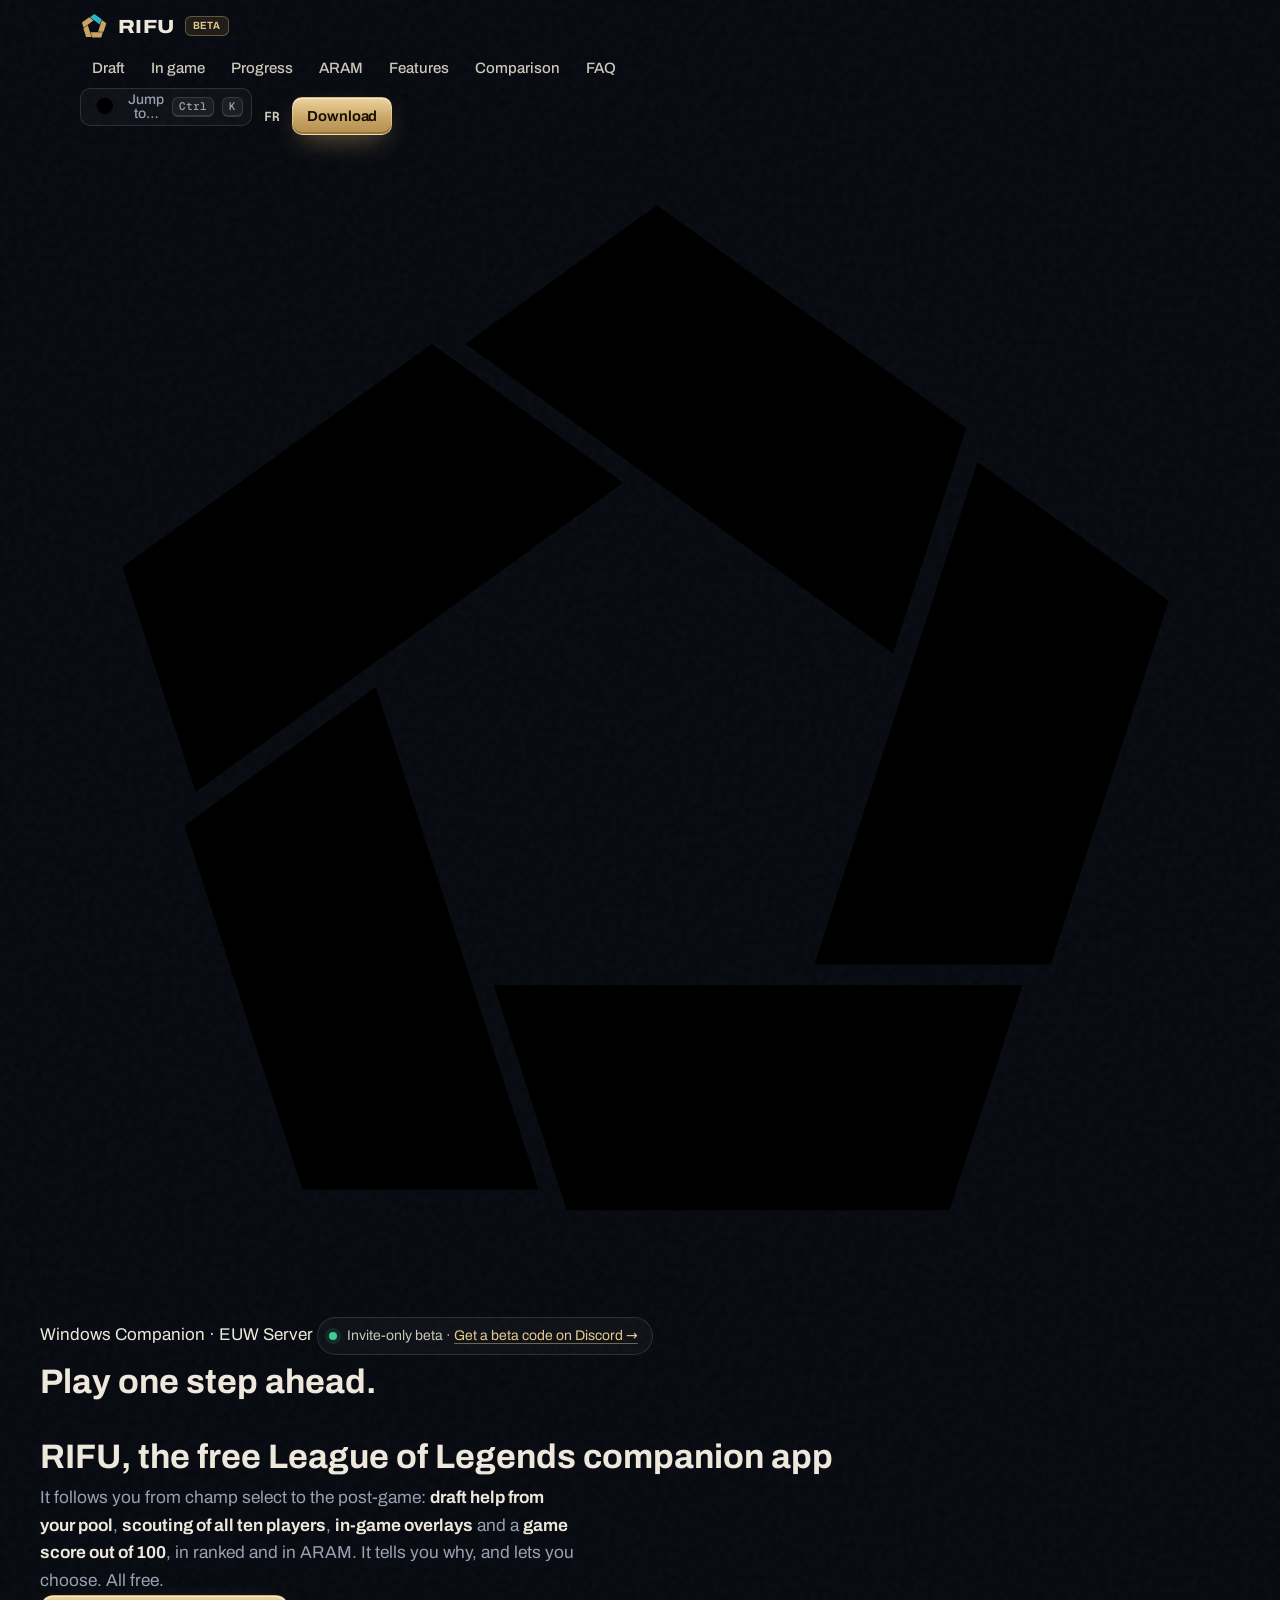
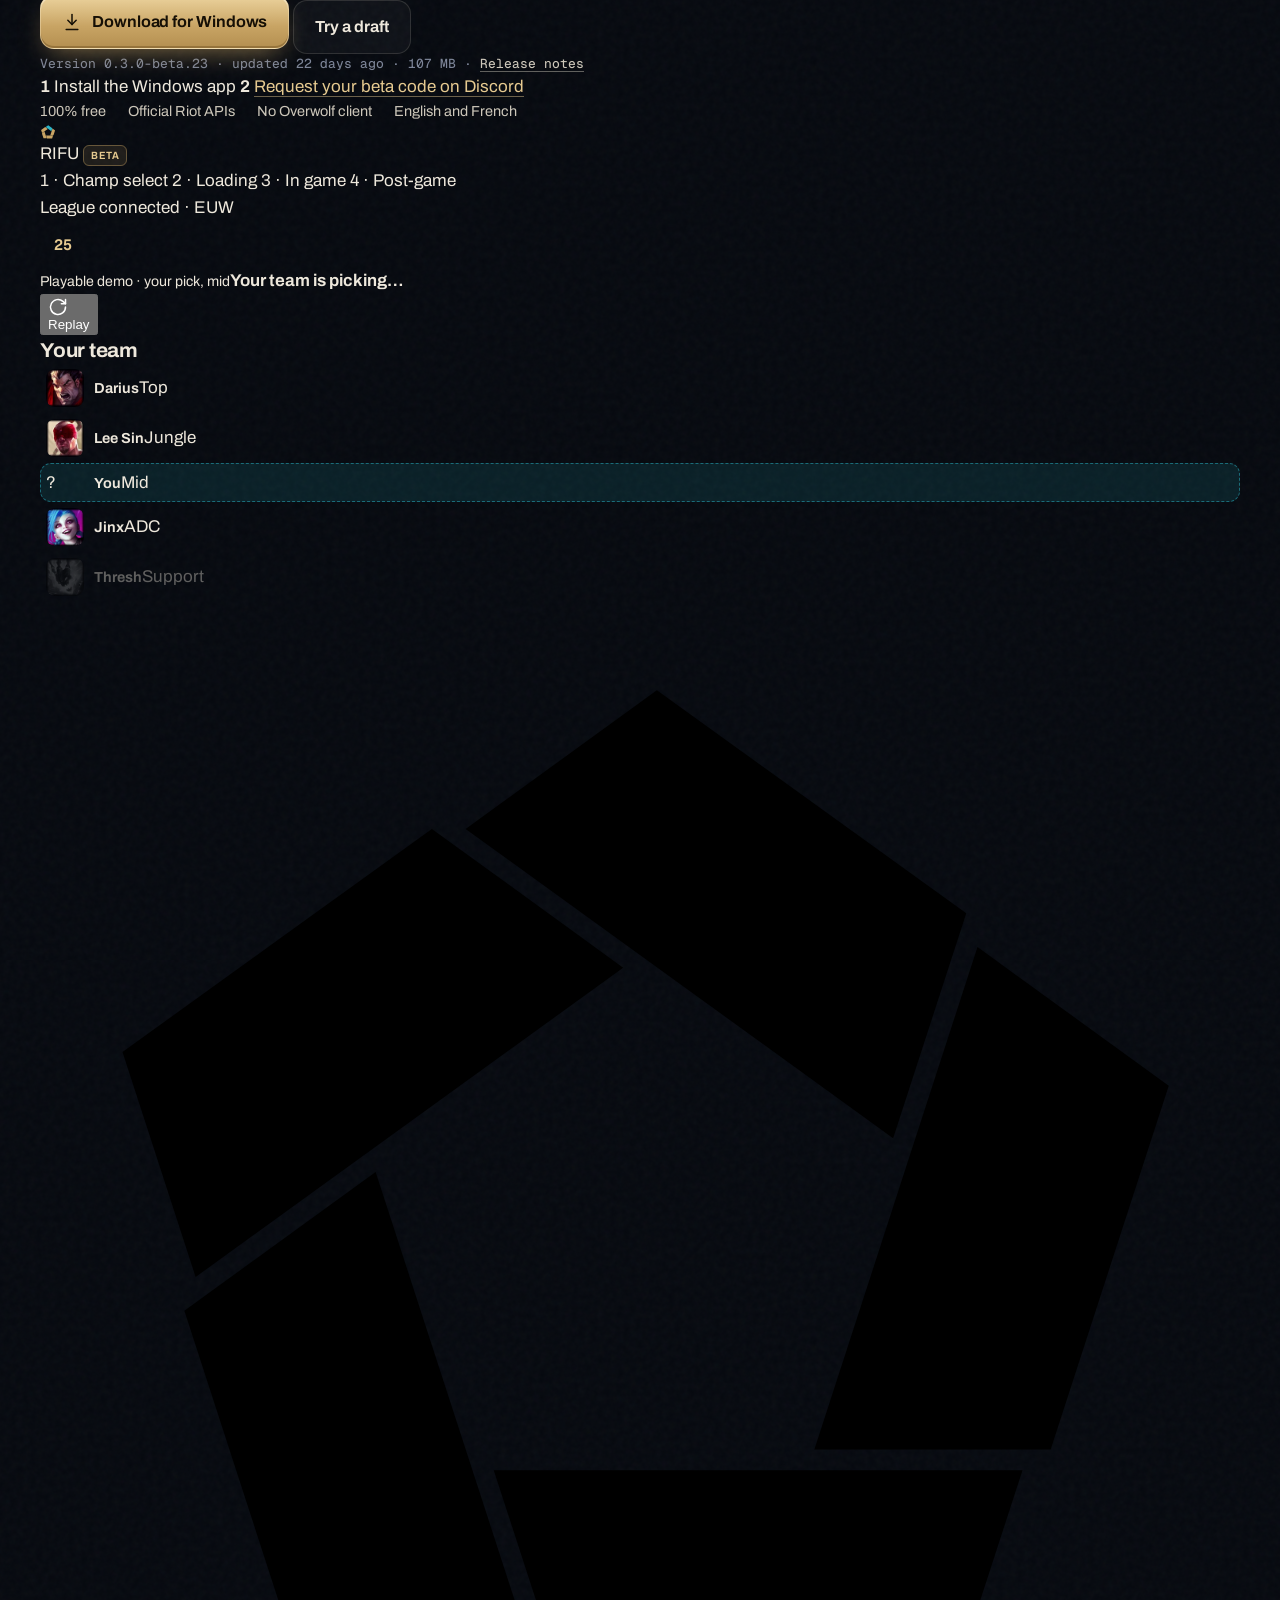
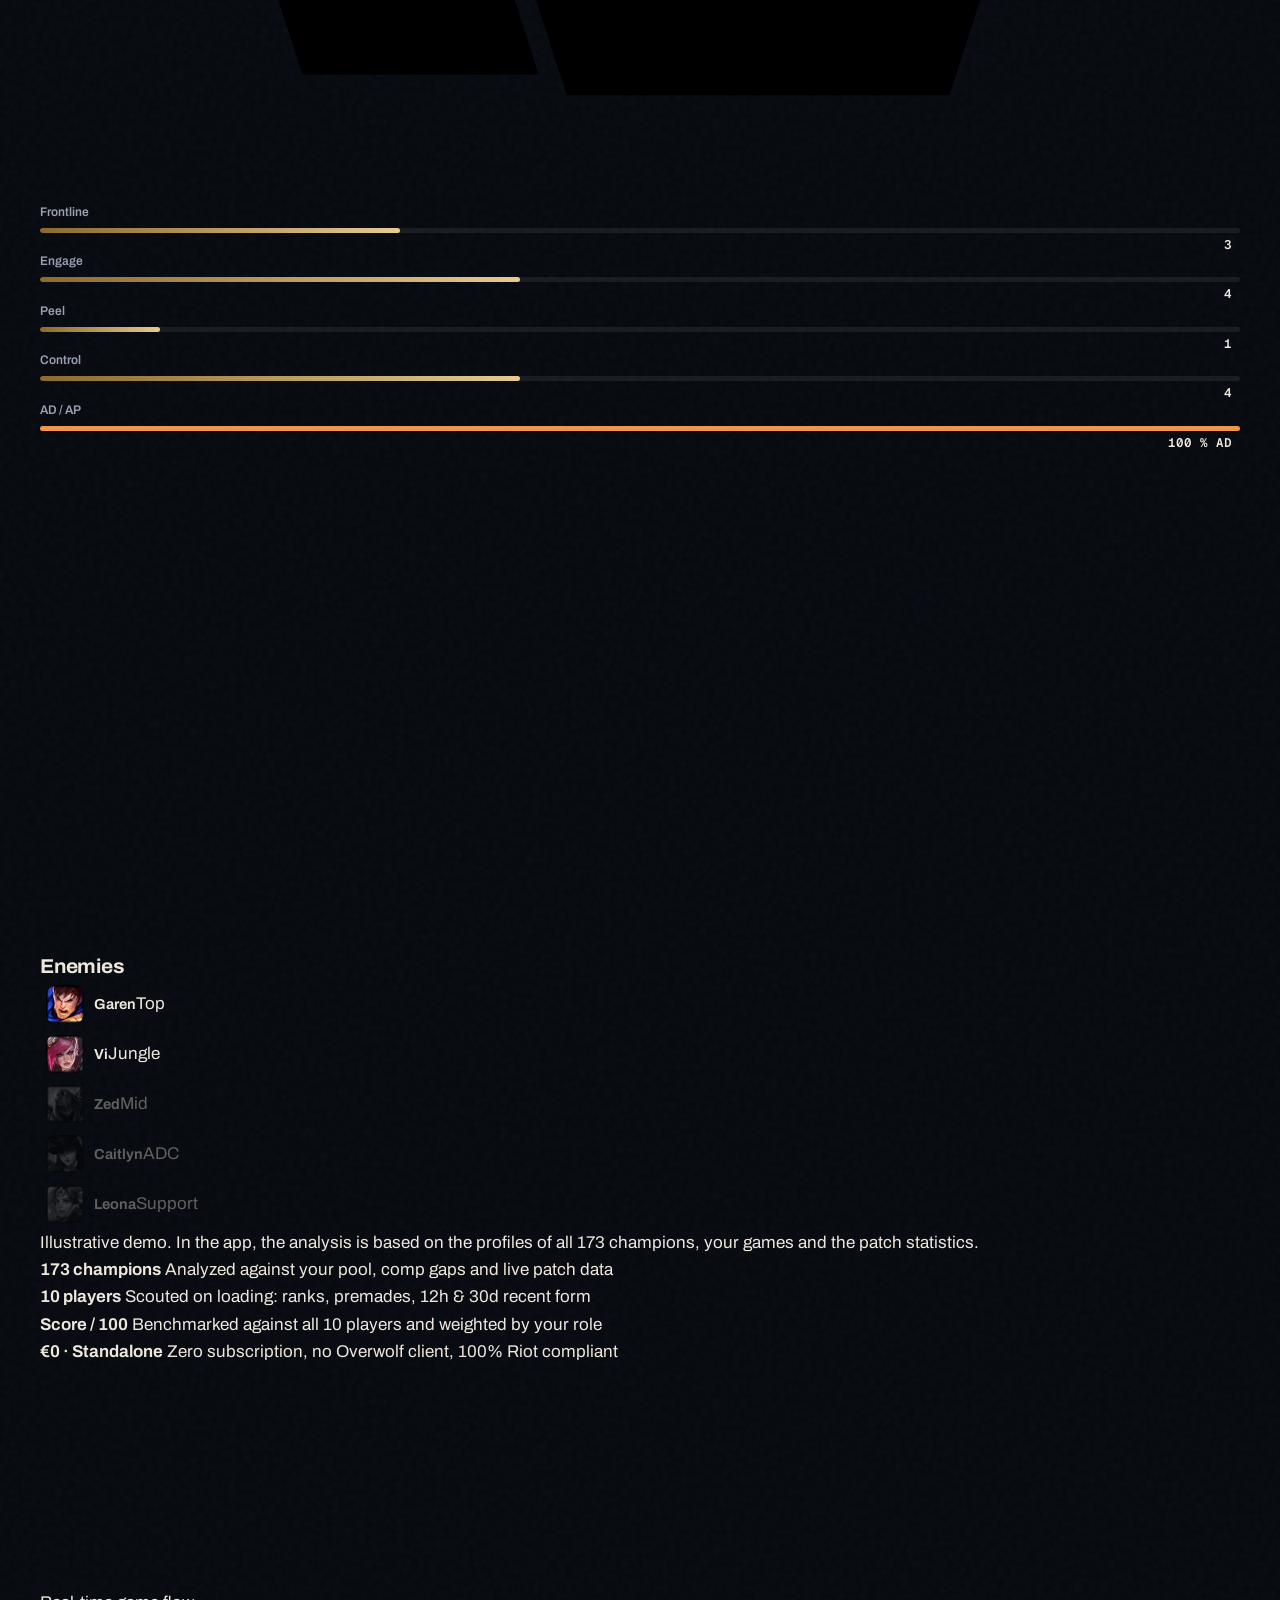
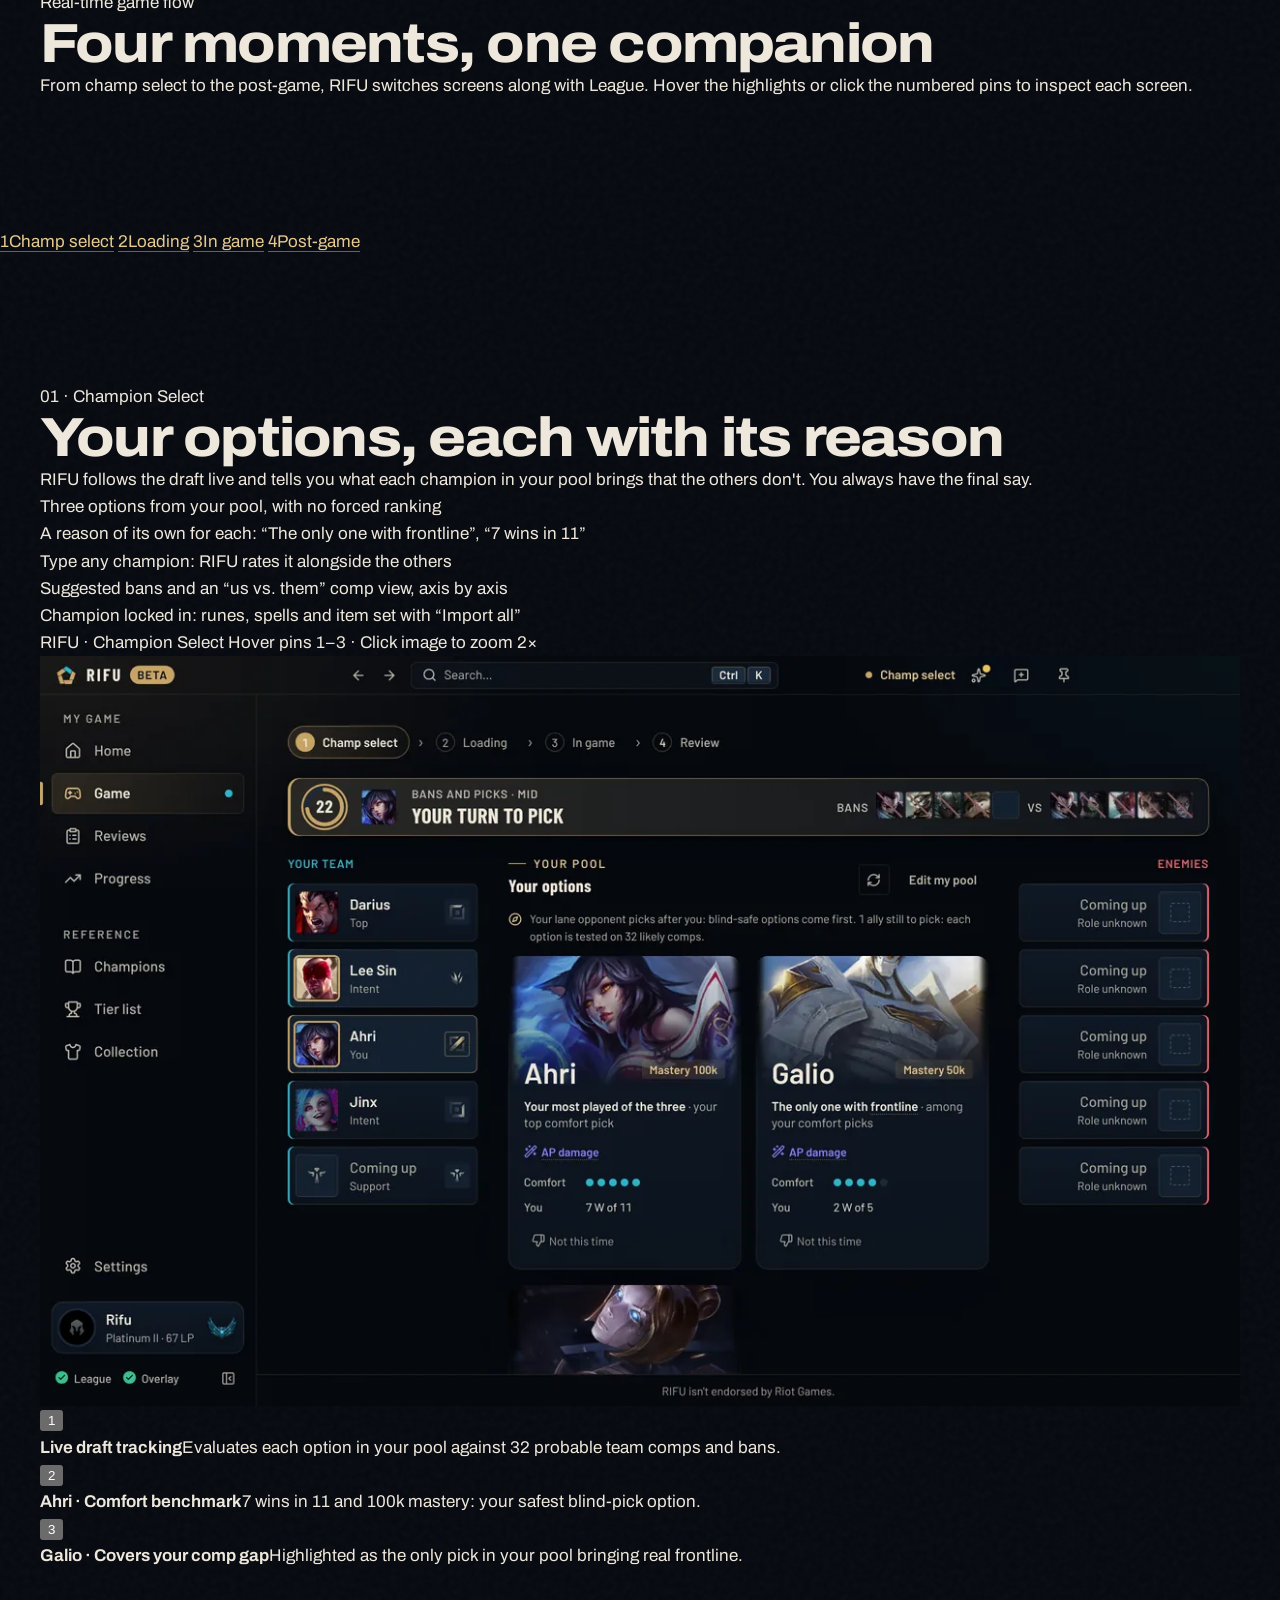
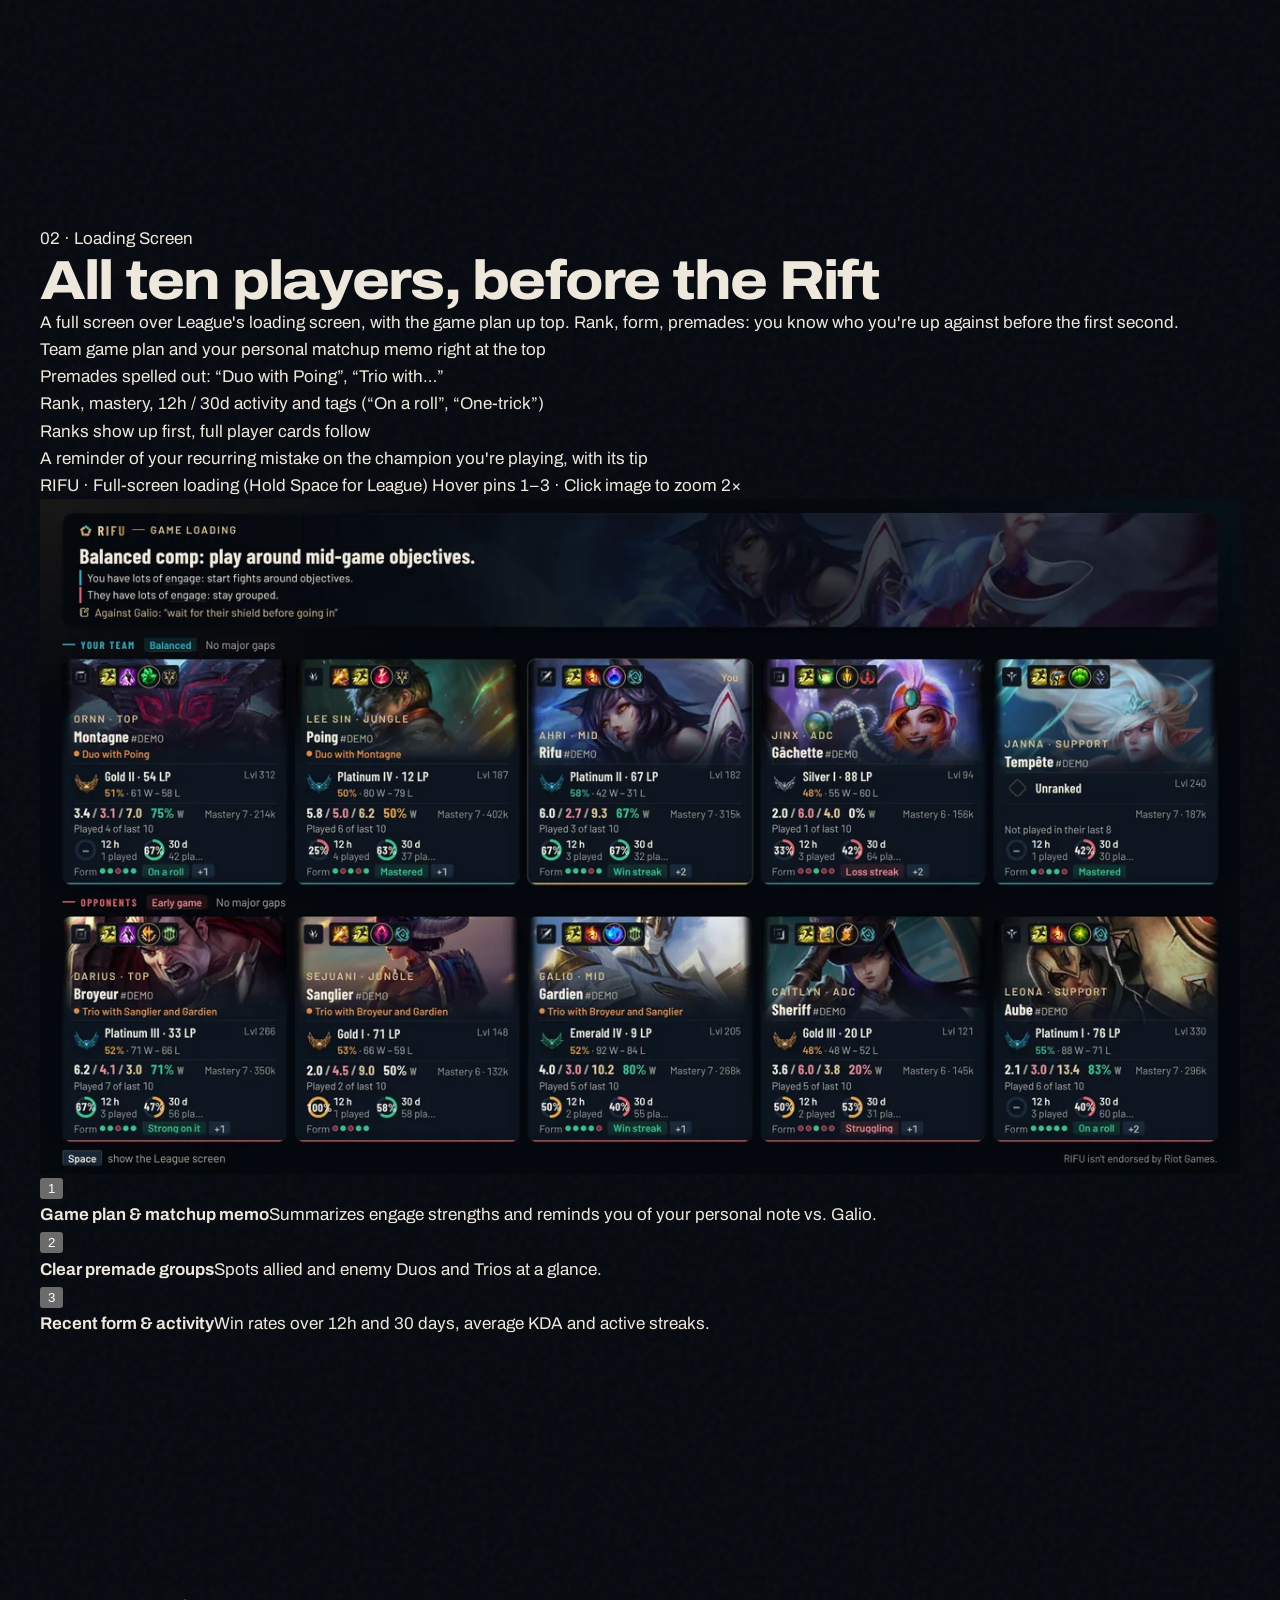
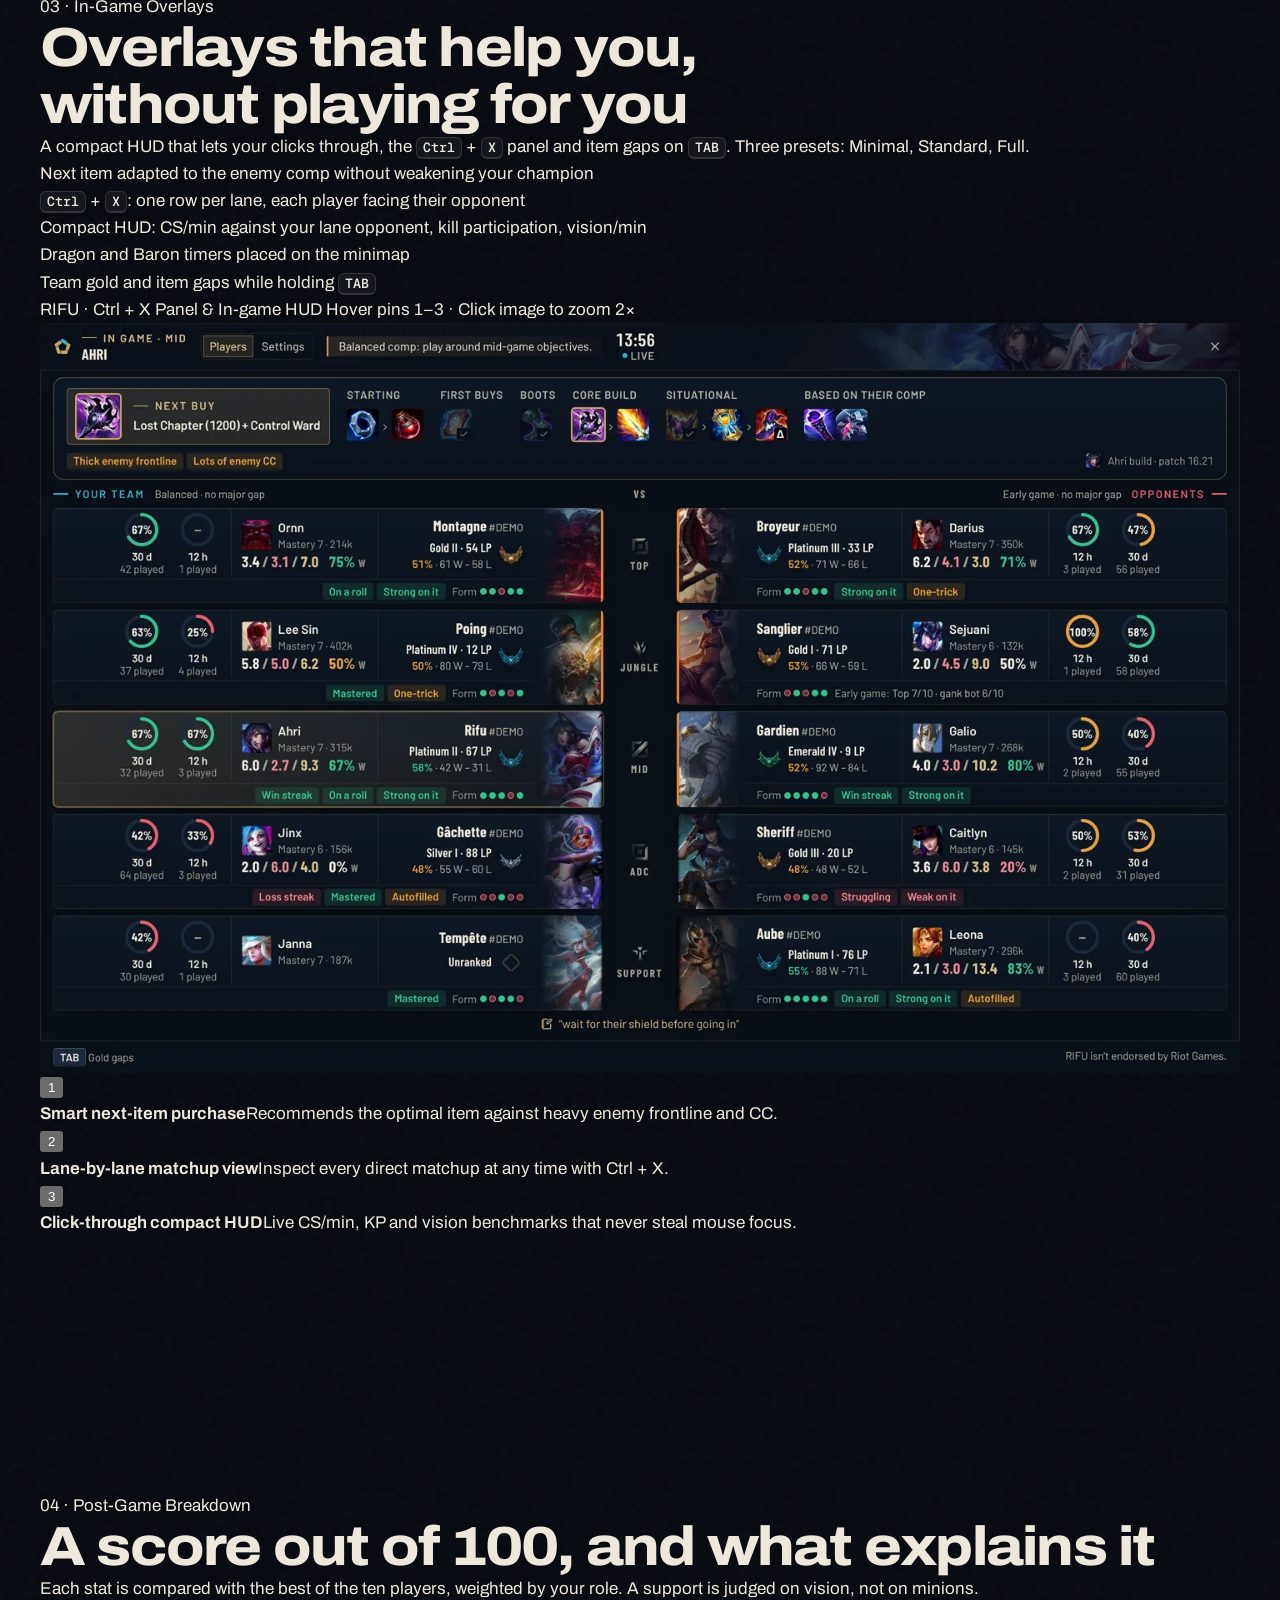
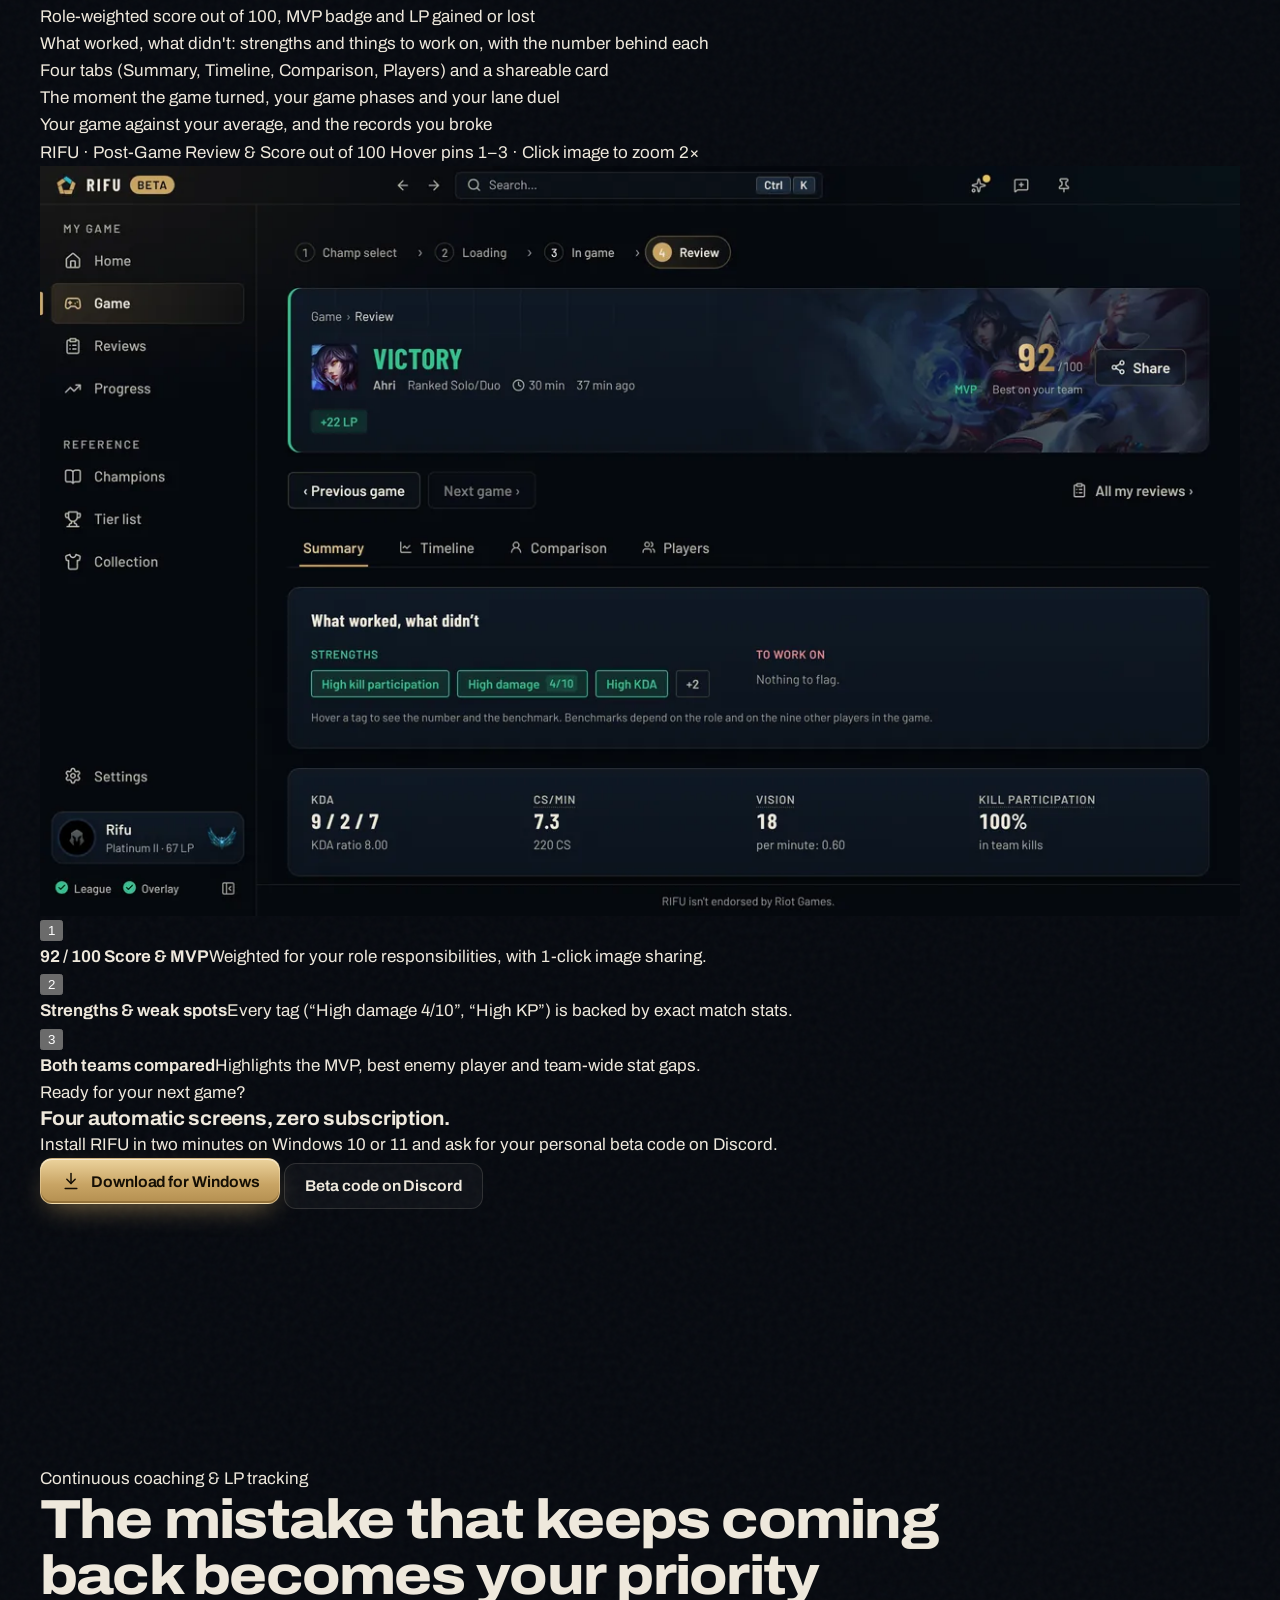
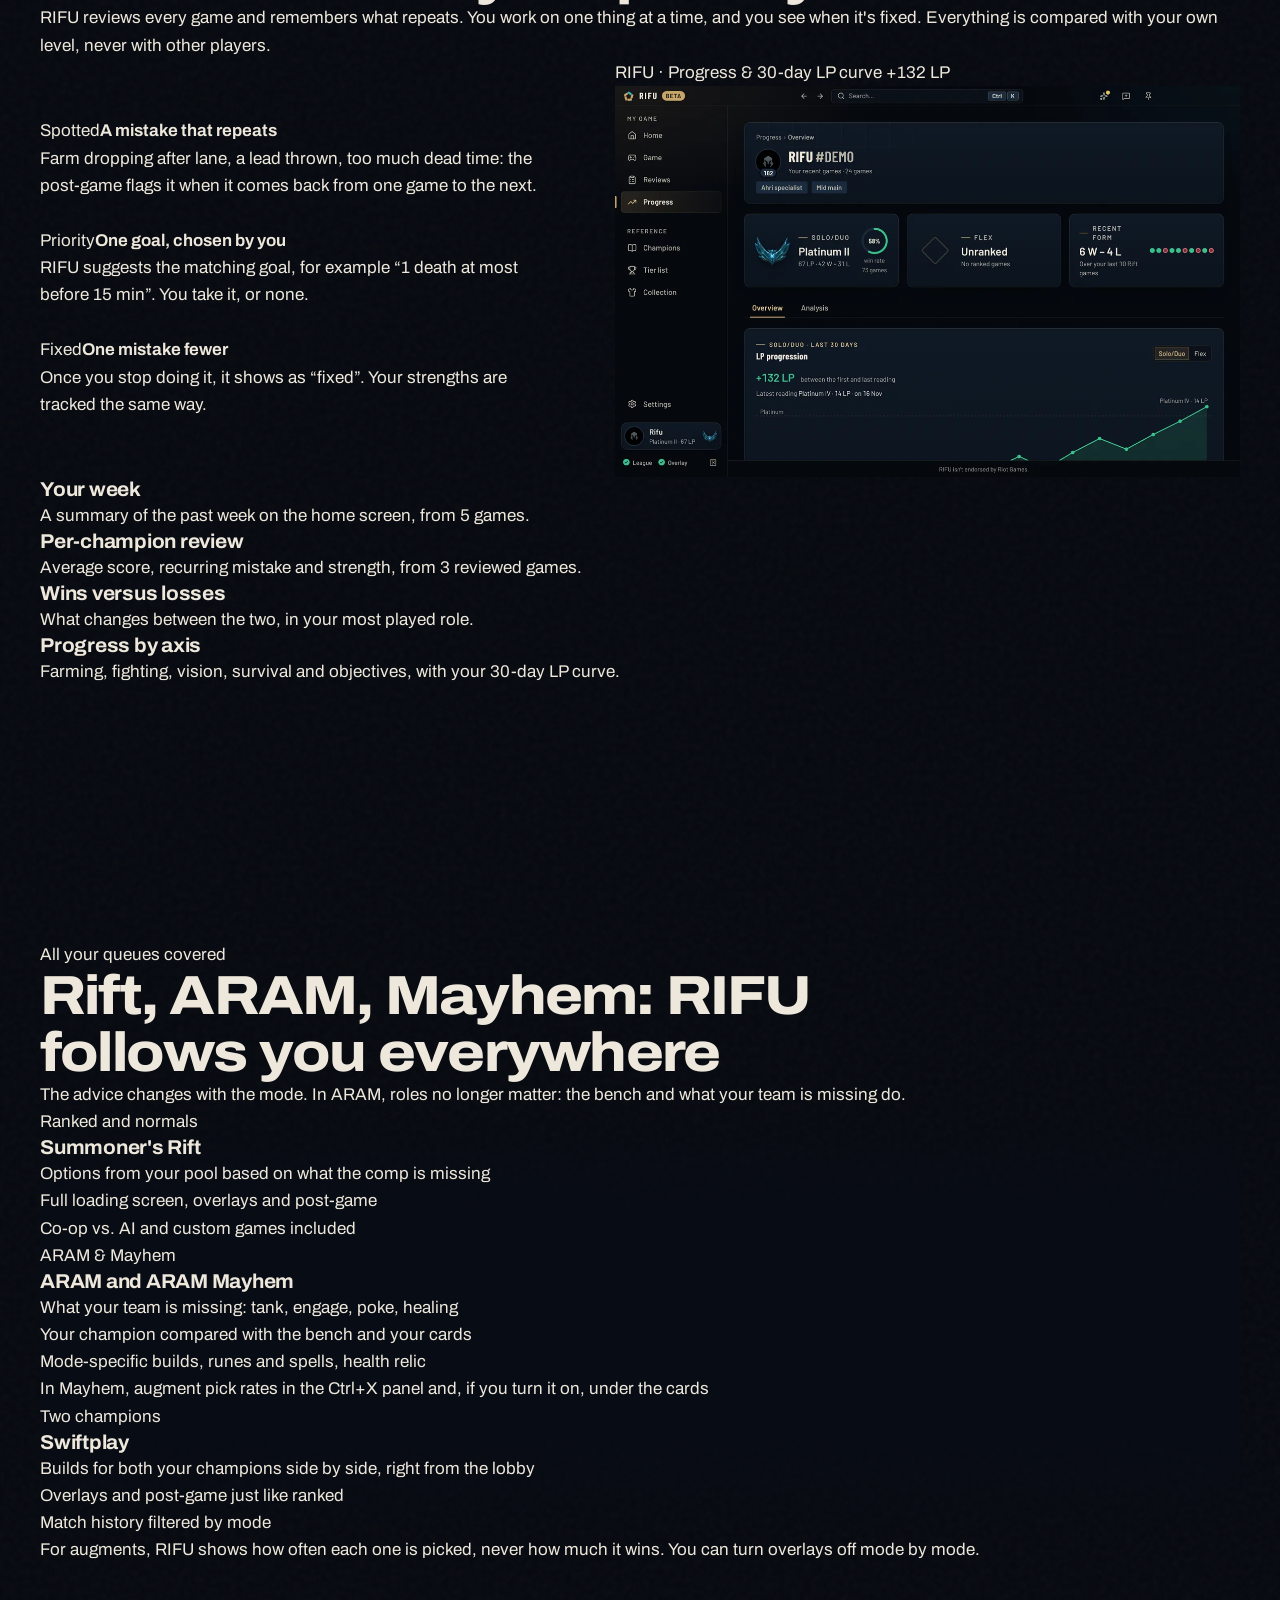
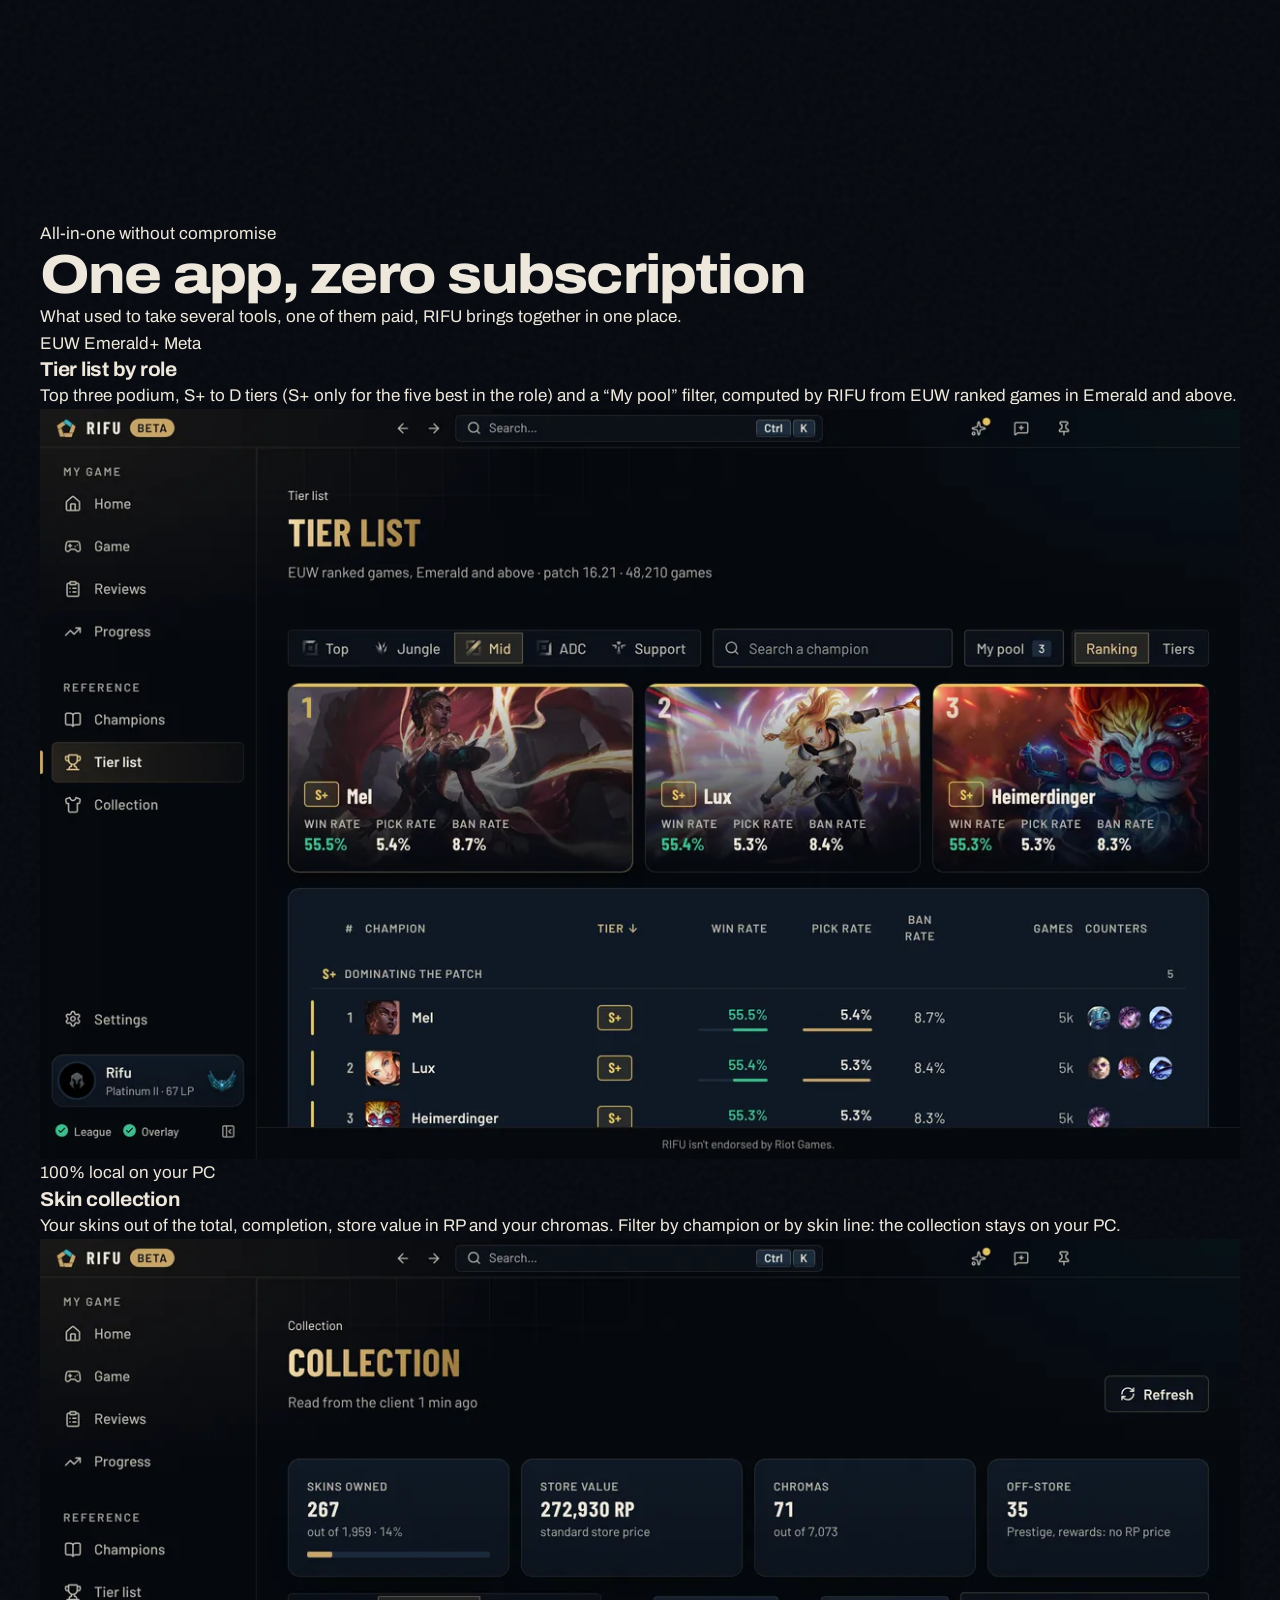
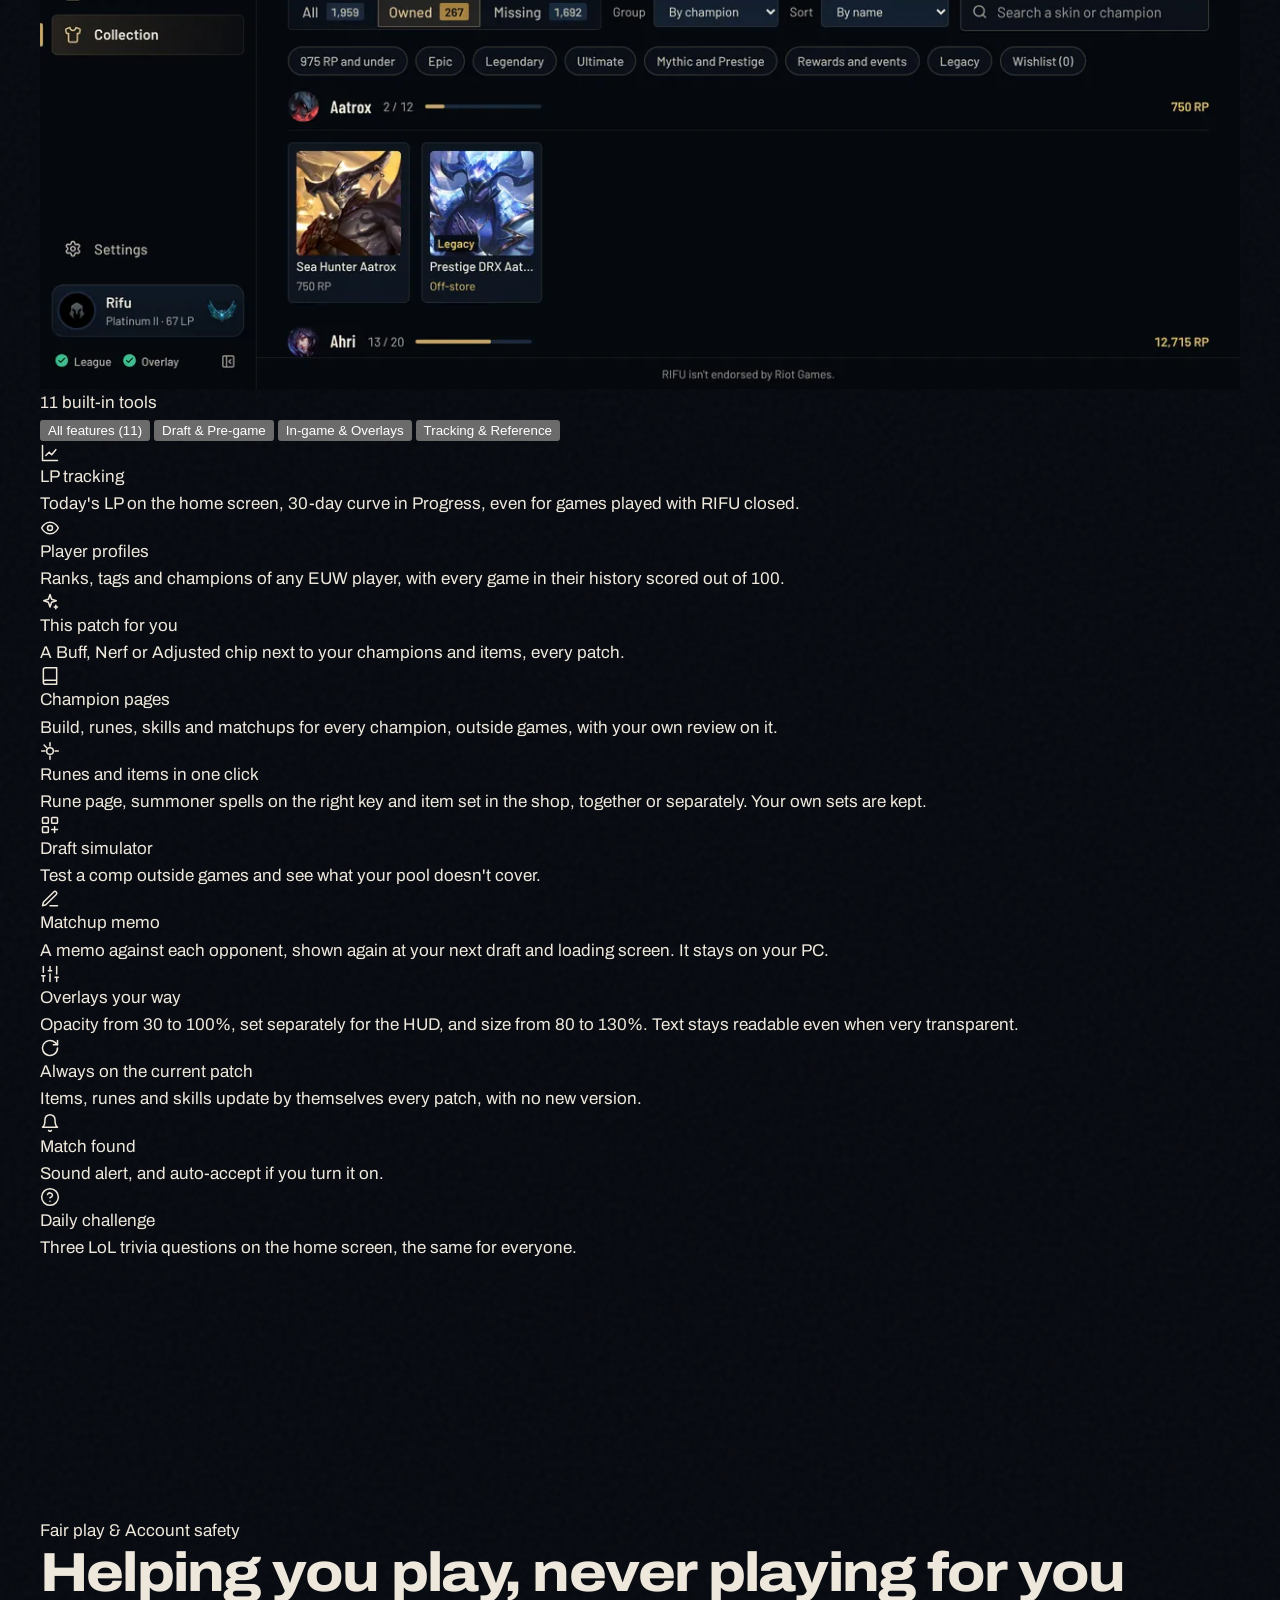
==== commit 26cb3e89: "Site : textes ARAM Mayhem conformes à la beta 25 (lecture des cartes jusqu'au choix, source des taux" ====
--- a/docs/en/index.html
+++ b/docs/en/index.html
@@ -15,29 +15,27 @@
   <meta property="og:site_name" content="RIFU">
   <meta property="og:locale" content="en_GB">
   <meta property="og:locale:alternate" content="fr_FR">
-  <meta property="og:title" content="RIFU · The missing piece of your comp">
-  <meta property="og:description" content="The free League of Legends companion app: three options from your pool in champ select, all ten players on loading, in-game overlays and a score out of 100.">
+  <meta property="og:title" content="RIFU · The free League of Legends companion app">
+  <meta property="og:description" content="Draft help from your own pool, scouting of all 10 players, in-game overlays and a game score out of 100. Free, for Windows.">
   <meta property="og:url" content="https://rifutajine.github.io/rifu-releases/en/">
   <meta property="og:image" content="https://rifutajine.github.io/rifu-releases/assets/og.jpg">
   <meta property="og:image:width" content="1200">
   <meta property="og:image:height" content="630">
   <meta property="og:image:alt" content="RIFU: loading screen with the ten players of the game.">
   <meta name="twitter:card" content="summary_large_image">
-  <meta name="twitter:title" content="RIFU · The missing piece of your comp">
-  <meta name="twitter:description" content="The free League of Legends companion app: draft help from your pool, scouting of all ten players, in-game overlays and a score out of 100.">
+  <meta name="twitter:title" content="RIFU · The free League of Legends companion app">
+  <meta name="twitter:description" content="Draft help from your own pool, scouting of all 10 players, in-game overlays and a game score out of 100. Free, for Windows.">
   <meta name="twitter:image" content="https://rifutajine.github.io/rifu-releases/assets/og.jpg">
-  <meta name="theme-color" content="#05080E">
+  <meta name="theme-color" content="#060911">
   <meta name="color-scheme" content="dark">
   <link rel="manifest" href="../site.webmanifest">
   <link rel="icon" href="../assets/logo.svg" type="image/svg+xml">
   <link rel="icon" href="../assets/favicon-32.png" sizes="32x32" type="image/png">
   <link rel="apple-touch-icon" href="../assets/apple-touch-icon.png">
   <link rel="preload" href="../assets/fonts/archivo-var.woff2" as="font" type="font/woff2" crossorigin>
-  <link rel="modulepreload" href="../assets/penta3d.js">
   <link rel="stylesheet" href="../assets/style.css">
   <script>document.documentElement.classList.add('js')</script>
   <script src="../assets/site.js" defer></script>
-  <script type="speculationrules">{"prerender":[{"where":{"href_matches":"download.html*"},"eagerness":"moderate"}],"prefetch":[{"where":{"href_matches":"*.html"},"eagerness":"moderate"}]}</script>
 
   <script type="application/ld+json">
   {
@@ -48,20 +46,42 @@
         "@id": "https://rifutajine.github.io/rifu-releases/en/#site",
         "url": "https://rifutajine.github.io/rifu-releases/en/",
         "name": "RIFU",
-        "inLanguage": "en",
-        "publisher": { "@id": "https://rifutajine.github.io/rifu-releases/#org" }
+        "inLanguage": "en"
+      },
+      {
+        "@type": "Organization",
+        "@id": "https://rifutajine.github.io/rifu-releases/#org",
+        "name": "RIFU",
+        "url": "https://rifutajine.github.io/rifu-releases/en/",
+        "logo": "https://rifutajine.github.io/rifu-releases/assets/logo.svg",
+        "sameAs": [
+          "https://github.com/Rifutajine/rifu-releases",
+          "https://discord.gg/CGRcbW4SVw"
+        ]
+      },
+      {
+        "@type": "BreadcrumbList",
+        "@id": "https://rifutajine.github.io/rifu-releases/en/#breadcrumb",
+        "itemListElement": [
+          {
+            "@type": "ListItem",
+            "position": 1,
+            "name": "RIFU",
+            "item": "https://rifutajine.github.io/rifu-releases/en/"
+          }
+        ]
       },
       {
         "@type": "SoftwareApplication",
-        "@id": "https://rifutajine.github.io/rifu-releases/#app",
+        "@id": "https://rifutajine.github.io/rifu-releases/en/#app",
         "name": "RIFU",
-        "description": "Free companion app for League of Legends: draft advice from your pool, scouting of all ten players on the loading screen, in-game overlays, post-game review scored out of 100, recurring mistakes tracking, ARAM and ARAM Mayhem, LP tracking, tier list and skin collection.",
+        "description": "Free companion app for League of Legends: draft help from your own pool, scouting of all ten players on the loading screen, in-game overlays, a post-game score out of 100, tracking of recurring mistakes, ARAM and ARAM Mayhem, LP tracking, tier list and skin collection.",
         "applicationCategory": "GameApplication",
         "applicationSubCategory": "Companion app",
         "operatingSystem": "Windows 10, Windows 11",
         "softwareRequirements": "League of Legends (EUW server)",
         "softwareVersion": "0.3.0-beta.23",
-        "inLanguage": ["en", "fr"],
+        "inLanguage": ["fr", "en"],
         "isAccessibleForFree": true,
         "offers": { "@type": "Offer", "price": "0", "priceCurrency": "EUR" },
         "downloadUrl": "https://rifutajine.github.io/rifu-releases/en/download.html",
@@ -73,6 +93,18 @@
           "https://rifutajine.github.io/rifu-releases/assets/captures/en/panneau.webp",
           "https://rifutajine.github.io/rifu-releases/assets/captures/en/bilan.webp",
           "https://rifutajine.github.io/rifu-releases/assets/captures/en/progression.webp"
+        ],
+        "featureList": [
+          "Draft help from your pool, based on what your comp is missing",
+          "Import of runes, summoner spells and item set",
+          "Scouting of all ten players on the loading screen",
+          "Adjustable in-game overlays: HUD, players panel, item gaps, minimap timers",
+          "ARAM and ARAM Mayhem: team gaps, champion compared with the bench, mode builds, augment pick rates",
+          "Post-game in four tabs, scored out of 100",
+          "Recurring mistakes tracked from game to game, per-champion review",
+          "LP tracking and progress",
+          "Tier list by role and champion pages",
+          "Skin collection with store value in RP"
         ]
       },
       {
@@ -84,12 +116,11 @@
           {"@type": "Question", "name": "Is the app available in English?", "acceptedAnswer": {"@type": "Answer", "text": "Yes. The app is fully available in English and French. It follows your Windows language, and you can switch it in Settings › Language."}},
           {"@type": "Question", "name": "Is my account at risk?", "acceptedAnswer": {"@type": "Answer", "text": "RIFU only uses the interfaces Riot provides to third-party apps: the Riot API, the League client API and the live game data. It never reads the game's memory, only touches League's files to enable replays if you ask, and never plays for you. It follows Riot's rules for third-party apps: several options rather than a forced pick, no MMR estimate, no unmasking of hidden players in champ select, no tracking of enemy summoner spells or ultimates."}},
           {"@type": "Question", "name": "How do I get a beta code?", "acceptedAnswer": {"@type": "Answer", "text": "The beta is closed and invite-only, with one personal code per player. Join the RIFU Discord to ask for a spot."}},
-          {"@type": "Question", "name": "How is the score out of 100 calculated?", "acceptedAnswer": {"@type": "Answer", "text": "Each stat of the game (kills, kill participation, damage, gold, minions, vision, objectives) is compared with the best of the ten players, then weighted by your role. The best player on the winning team is MVP; the review also names the best player on the other team. It's neither a rank nor an MMR estimate."}},
+          {"@type": "Question", "name": "How is the score out of 100 calculated?", "acceptedAnswer": {"@type": "Answer", "text": "Each stat of the game (kills, kill participation, damage, gold, minions, vision, objectives) is compared with the best of the ten players, then weighted by your role. The best player on the winning team is MVP; the post-game also names the best player on the other team. It is neither a rank nor an MMR estimate."}},
           {"@type": "Question", "name": "Do the overlays get in the way?", "acceptedAnswer": {"@type": "Answer", "text": "No. They never take focus from the game, the HUD lets your clicks through, and you set their opacity (30 to 100%) and size. During the beta they need borderless mode; fullscreen will come with the signed version."}},
           {"@type": "Question", "name": "Do I need to install Overwolf?", "acceptedAnswer": {"@type": "Answer", "text": "No. RIFU is a standalone app: it doesn't need the Overwolf client."}},
-          {"@type": "Question", "name": "Does RIFU work on Mac or mobile?", "acceptedAnswer": {"@type": "Answer", "text": "No. RIFU is an app for Windows 10 and 11, where League of Legends is played. From your phone, you can already request your beta code on Discord and send yourself the download link for your PC."}},
           {"@type": "Question", "name": "Why does Windows show a warning?", "acceptedAnswer": {"@type": "Answer", "text": "During the beta the installer isn't signed with a certificate yet, so Windows SmartScreen flags it. Signing is planned for the public release. Until then, only download RIFU from this site or the official releases page."}},
-          {"@type": "Question", "name": "Which modes, servers and systems?", "acceptedAnswer": {"@type": "Answer", "text": "Summoner's Rift (normals, ranked, Co-op vs AI, custom games), Swiftplay, ARAM and ARAM Mayhem. In Arena, RIFU gives no draft advice, and Brawl games aren't tracked. EUW server, on Windows 10 and 11."}},
+          {"@type": "Question", "name": "Which modes, servers and systems?", "acceptedAnswer": {"@type": "Answer", "text": "Summoner's Rift (normals, ranked, Co-op vs. AI, custom games), Swiftplay, ARAM and ARAM Mayhem. In Arena, RIFU gives no draft advice, and Brawl games aren't tracked. EUW server, on Windows 10 and 11."}},
           {"@type": "Question", "name": "What data is sent?", "acceptedAnswer": {"@type": "Answer", "text": "The minimum needed to show profiles and the loading screen. Everything else stays on your PC, and feedback is only sent if you turn it on. Details are in the privacy policy."}}
         ]
       }
@@ -97,7 +128,7 @@
   }
   </script>
 </head>
-<body class="home">
+<body>
   <a class="skip" href="#contenu">Skip to content</a>
   <svg class="sprite" aria-hidden="true"><defs>
     <symbol id="i-download" viewBox="0 0 24 24"><path d="M12 3v12"/><path d="m7 10 5 5 5-5"/><path d="M5 21h14"/></symbol>
@@ -120,472 +151,706 @@
     <symbol id="i-check" viewBox="0 0 20 20"><path d="M5 10.5 8.5 14 15 6.5"/></symbol>
     <symbol id="i-search" viewBox="0 0 24 24"><circle cx="11" cy="11" r="7"/><path d="m20 20-3.5-3.5"/></symbol>
     <symbol id="i-discord" viewBox="0 0 24 24"><path fill="currentColor" stroke="none" d="M20.32 4.37A19.8 19.8 0 0 0 15.4 2.85a.07.07 0 0 0-.08.04c-.21.38-.45.87-.61 1.25a18.3 18.3 0 0 0-5.49 0 12.6 12.6 0 0 0-.62-1.25.08.08 0 0 0-.08-.04 19.7 19.7 0 0 0-4.89 1.52.07.07 0 0 0-.03.03C.53 9.05-.32 13.58.1 18.06a.08.08 0 0 0 .03.06 19.9 19.9 0 0 0 5.99 3.03.08.08 0 0 0 .08-.03c.46-.63.87-1.3 1.23-2a.08.08 0 0 0-.04-.1 13.1 13.1 0 0 1-1.87-.9.08.08 0 0 1 0-.13l.37-.29a.07.07 0 0 1 .08-.01c3.93 1.8 8.18 1.8 12.07 0a.07.07 0 0 1 .08 0l.37.3a.08.08 0 0 1 0 .12c-.6.35-1.22.65-1.87.9a.08.08 0 0 0-.04.1c.36.7.77 1.37 1.22 2a.08.08 0 0 0 .08.03 19.8 19.8 0 0 0 6.01-3.03.08.08 0 0 0 .03-.05c.5-5.18-.84-9.67-3.55-13.66a.06.06 0 0 0-.03-.03ZM8.02 15.33c-1.18 0-2.16-1.09-2.16-2.42s.96-2.42 2.16-2.42c1.21 0 2.18 1.1 2.16 2.42 0 1.33-.96 2.42-2.16 2.42Zm7.97 0c-1.18 0-2.15-1.09-2.15-2.42s.95-2.42 2.15-2.42c1.21 0 2.18 1.1 2.16 2.42 0 1.33-.95 2.42-2.16 2.42Z"/></symbol>
-    <symbol id="i-arrow" viewBox="0 0 24 24"><path d="M5 12h14"/><path d="m13 6 6 6-6 6"/></symbol>
-    <symbol id="i-share" viewBox="0 0 24 24"><path d="M12 15V3"/><path d="m7 8 5-5 5 5"/><path d="M5 13v6a2 2 0 0 0 2 2h10a2 2 0 0 0 2-2v-6"/></symbol>
   </defs></svg>
 
   <header class="top" id="top">
-    <div class="top-bar">
+    <div class="wrap">
       <a class="brand" href="./" aria-label="RIFU, home">
         <img src="../assets/logo.svg" alt="" width="28" height="28">
         <span>RIFU</span>
         <small class="brand-beta">Beta</small>
       </a>
       <nav class="nav" aria-label="Sections">
-        <a href="./#parcours">Journey</a>
+        <a href="./#demo">Draft</a>
+        <a href="./#parcours">In game</a>
         <a href="./#progression">Progress</a>
-        <a href="./#modes">Modes</a>
+        <a href="./#modes">ARAM</a>
         <a href="./#fonctions">Features</a>
         <a href="./#comparatif">Comparison</a>
         <a href="./#faq">FAQ</a>
       </nav>
-      <button class="cmd-btn" type="button" data-cmd-open aria-label="Quick navigation (Ctrl + K)">
-        <svg class="ico" aria-hidden="true"><use href="#i-search"/></svg>
+      <button class="cmd-btn" type="button" data-cmd-open aria-label="Open quick navigation (Ctrl + K)">
+        <svg viewBox="0 0 24 24" aria-hidden="true"><use href="#i-search"/></svg>
         <span>Jump to…</span>
-        <kbd>Ctrl K</kbd>
+        <kbd>Ctrl</kbd><kbd>K</kbd>
       </button>
       <a class="lang" href="../" hreflang="fr" lang="fr" aria-label="Version française">FR</a>
-      <a class="btn btn-primary btn-sm" href="download.html?dl=1" data-dl data-goatcounter-click="cta-entete">Download</a>
+      <a class="btn btn-primary btn-sm" href="download.html?dl=1">Download</a>
     </div>
   </header>
 
   <main id="contenu">
-    <section class="hero" aria-labelledby="titre">
-      <div class="hero-light" aria-hidden="true"></div>
-      <div class="wrap hero-grid">
-        <div class="hero-copy">
-          <p class="hero-status"><i aria-hidden="true"></i>Invite-only beta · <a data-discord href="#" data-goatcounter-click="statut-discord">code on Discord</a></p>
-          <h1 id="titre">
-            <span class="h1-big">The missing piece of <em>your comp.</em></span>
-            <span class="h1-sub">RIFU, the free League of Legends companion app for Windows</span>
-          </h1>
-          <p class="lead">In champ select, RIFU reads your comp and suggests three champions <strong>from your pool</strong>, each with its reason. Then it follows you on the loading screen, in game and all the way to a post-game score out of 100.</p>
-          <div class="cta-row">
-            <a class="btn btn-primary btn-lg" href="download.html?dl=1" data-dl data-goatcounter-click="cta-heros"><svg class="ico" aria-hidden="true"><use href="#i-download"/></svg><span data-dl-label>Download for Windows</span></a>
-            <a class="btn btn-ghost btn-lg" data-discord href="#" data-goatcounter-click="cta-heros-discord"><svg class="ico" aria-hidden="true"><use href="#i-discord"/></svg>Get a beta code</a>
-          </div>
-          <p class="dl-meta" data-download-meta>Windows 10 and 11 · free · beta code required</p>
-          <ul class="proof" aria-label="At a glance">
-            <li><svg class="ico" aria-hidden="true"><use href="#i-check"/></svg>Free, no subscription</li>
-            <li><svg class="ico" aria-hidden="true"><use href="#i-check"/></svg>Official Riot APIs</li>
-            <li><svg class="ico" aria-hidden="true"><use href="#i-check"/></svg>No Overwolf to install</li>
-          </ul>
-        </div>
-
-        <div class="stage" id="demo" data-demo data-penta-host aria-labelledby="demo-titre">
-          <div class="stage-head">
-            <span class="timer" data-timer aria-hidden="true"><svg viewBox="0 0 40 40"><circle cx="20" cy="20" r="17"/><circle class="timer-run" cx="20" cy="20" r="17" pathLength="1"/></svg><span>30</span></span>
-            <div class="stage-title">
-              <p id="demo-titre">Playable demo · you are mid</p>
-              <strong data-phase aria-live="polite">Draft starting…</strong>
-            </div>
-            <button class="replay" type="button" data-replay><svg class="ico" aria-hidden="true"><use href="#i-refresh"/></svg>Replay</button>
-          </div>
-
-          <div class="stage-body">
-            <ul class="roster roster-ally" aria-label="Your team">
-              <li class="slot" data-ally="0"><img src="../assets/champions/darius.webp" alt="" width="40" height="40"><span><b data-name="Darius">Darius</b><small>Top</small></span></li>
-              <li class="slot" data-ally="1"><img src="../assets/champions/leesin.webp" alt="" width="40" height="40"><span><b data-name="Lee Sin">Lee Sin</b><small>Jungle</small></span></li>
-              <li class="slot is-you" data-you><span class="you-ic"><img src="../assets/champions/galio.webp" alt="" width="40" height="40" hidden><i aria-hidden="true">?</i></span><span><b>You</b><small>Mid</small></span></li>
-              <li class="slot" data-ally="2"><img src="../assets/champions/jinx.webp" alt="" width="40" height="40"><span><b data-name="Jinx">Jinx</b><small>ADC</small></span></li>
-              <li class="slot" data-ally="3"><img src="../assets/champions/thresh.webp" alt="" width="40" height="40"><span><b data-name="Thresh">Thresh</b><small>Support</small></span></li>
+    <div class="hero" id="telecharger">
+      <div class="wrap">
+        <svg class="hero-penta" viewBox="0 0 64 64" aria-hidden="true">
+          <path data-seg="0" d="M4.4 24 20.9 12.1 31.1 19.5 8.3 36Z"/>
+          <path data-seg="1" d="M14 57.2 7.7 37.8 17.9 30.4 26.6 57.2Z"/>
+          <path data-seg="you" class="you" d="M32.9 4.7 49.4 16.6 45.5 28.6 22.7 12.1Z"/>
+          <path data-seg="2" d="M48.5 58.3 28.1 58.3 24.2 46.3 52.4 46.3Z"/>
+          <path data-seg="3" d="M60.2 25.8 53.9 45.2 41.3 45.2 50 18.4Z"/>
+        </svg>
+
+        <div class="hero-top-meta">
+          <span class="eyebrow">Windows Companion · EUW Server</span>
+          <span class="hero-status"><i></i><span>Invite-only beta · <a data-discord href="#">Get a beta code on Discord →</a></span></span>
+        </div>
+
+        <h1>
+          <span class="big"><span>Play one</span> <span class="accent">step ahead.</span></span>
+          <span class="sub">RIFU, the free League of Legends companion app</span>
+        </h1>
+
+        <div class="hero-row">
+          <p class="lead">It follows you from champ select to the post-game: <strong>draft help from your pool</strong>, <strong>scouting of all ten players</strong>, <strong>in-game overlays</strong> and a <strong>game score out of 100</strong>, in ranked and in ARAM. It tells you why, and lets you choose. All free.</p>
+          <div class="hero-side">
+            <div>
+              <div class="cta">
+                <a class="btn btn-primary btn-lg" id="hero-download-btn" href="download.html?dl=1"><svg class="ico"><use href="#i-download"/></svg>Download for Windows</a>
+                <a class="btn btn-ghost btn-lg" id="hero-demo-btn" href="#demo">Try a draft</a>
+              </div>
+              <p class="dl-meta" data-download-meta>Windows 10 and 11 · beta code required</p>
+            </div>
+            <div class="beta-flow" aria-label="Beta access steps">
+              <span><b>1</b> Install the Windows app</span>
+              <span><b>2</b> <a data-discord href="#">Request your beta code on Discord</a></span>
+            </div>
+            <ul class="proof">
+              <li>100% free</li>
+              <li>Official Riot APIs</li>
+              <li>No Overwolf client</li>
+              <li>English and French</li>
             </ul>
-
-            <div class="stage-core" role="img" aria-label="Your comp: one blade per player, yours in cyan.">
-              <canvas class="penta-canvas" data-penta-canvas></canvas>
-              <svg class="penta-svg" viewBox="0 0 64 64" aria-hidden="true">
-                <path data-seg="0" d="M4.4 24 20.9 12.1 31.1 19.5 8.3 36Z"/>
-                <path data-seg="1" d="M14 57.2 7.7 37.8 17.9 30.4 26.6 57.2Z"/>
-                <path data-seg="you" class="you" d="M32.9 4.7 49.4 16.6 45.5 28.6 22.7 12.1Z"/>
-                <path data-seg="2" d="M48.5 58.3 28.1 58.3 24.2 46.3 52.4 46.3Z"/>
-                <path data-seg="3" d="M60.2 25.8 53.9 45.2 41.3 45.2 50 18.4Z"/>
-              </svg>
-            </div>
-
-            <ul class="roster roster-enemy" aria-label="Enemies">
-              <li class="slot" data-enemy="0"><img src="../assets/champions/garen.webp" alt="" width="40" height="40"><span><b data-name="Garen">Garen</b><small>Top</small></span></li>
-              <li class="slot" data-enemy="1"><img src="../assets/champions/vi.webp" alt="" width="40" height="40"><span><b data-name="Vi">Vi</b><small>Jungle</small></span></li>
-              <li class="slot" data-enemy="2"><img src="../assets/champions/zed.webp" alt="" width="40" height="40"><span><b data-name="Zed">Zed</b><small>Mid</small></span></li>
-              <li class="slot" data-enemy="3"><img src="../assets/champions/caitlyn.webp" alt="" width="40" height="40"><span><b data-name="Caitlyn">Caitlyn</b><small>ADC</small></span></li>
-              <li class="slot" data-enemy="4"><img src="../assets/champions/leona.webp" alt="" width="40" height="40"><span><b data-name="Leona">Leona</b><small>Support</small></span></li>
+          </div>
+        </div>
+
+        <div class="console" id="demo" data-demo>
+          <div class="console-window" aria-hidden="true">
+            <span class="console-win-brand"><img src="../assets/logo.svg" alt="" width="16" height="16">RIFU <small class="brand-beta">Beta</small></span>
+            <div class="console-win-steps">
+              <span class="is-active">1 · Champ select</span>
+              <span>2 · Loading</span>
+              <span>3 · In game</span>
+              <span>4 · Post-game</span>
+            </div>
+            <span class="console-win-status">League connected · EUW</span>
+          </div>
+          <div class="console-bar">
+            <span class="timer" data-timer><span>30</span></span>
+            <div class="console-phase"><small>Playable demo · your pick, mid</small><strong data-phase aria-live="polite">Draft starting…</strong></div>
+            <button class="console-replay" id="demo-replay-btn" type="button" data-replay><svg class="ico"><use href="#i-refresh"/></svg>Replay</button>
+          </div>
+          <div class="console-grid">
+            <div class="team team-ally">
+              <h3>Your team</h3>
+              <ul class="slots">
+                <li class="slot" data-ally="0"><div class="ic"><img src="../assets/champions/darius.webp" alt="" width="40" height="40"></div><div><b data-name="Darius">Darius</b><span>Top</span></div></li>
+                <li class="slot" data-ally="1"><div class="ic"><img src="../assets/champions/leesin.webp" alt="" width="40" height="40"></div><div><b data-name="Lee Sin">Lee Sin</b><span>Jungle</span></div></li>
+                <li class="slot is-you" data-you><div class="ic"><img src="../assets/champions/galio.webp" alt="" width="40" height="40" hidden>?</div><div><b>You</b><span>Mid</span></div></li>
+                <li class="slot" data-ally="2"><div class="ic"><img src="../assets/champions/jinx.webp" alt="" width="40" height="40"></div><div><b data-name="Jinx">Jinx</b><span>ADC</span></div></li>
+                <li class="slot" data-ally="3"><div class="ic"><img src="../assets/champions/thresh.webp" alt="" width="40" height="40"></div><div><b data-name="Thresh">Thresh</b><span>Support</span></div></li>
+              </ul>
+            </div>
+
+            <div class="core">
+              <div class="compo" role="group" aria-label="Your team comp">
+                <svg class="penta" viewBox="0 0 64 64" aria-hidden="true">
+                  <path data-seg="0" d="M4.4 24 20.9 12.1 31.1 19.5 8.3 36Z"/>
+                  <path data-seg="1" d="M14 57.2 7.7 37.8 17.9 30.4 26.6 57.2Z"/>
+                  <path data-seg="you" class="you" d="M32.9 4.7 49.4 16.6 45.5 28.6 22.7 12.1Z"/>
+                  <path data-seg="2" d="M48.5 58.3 28.1 58.3 24.2 46.3 52.4 46.3Z"/>
+                  <path data-seg="3" d="M60.2 25.8 53.9 45.2 41.3 45.2 50 18.4Z"/>
+                </svg>
+                <div class="axes">
+                  <div class="axis"><span>Frontline</span><div class="bar" data-axis="frontline"><i></i></div><output>0</output></div>
+                  <div class="axis"><span>Engage</span><div class="bar" data-axis="engage"><i></i></div><output>0</output></div>
+                  <div class="axis"><span>Peel</span><div class="bar" data-axis="peel"><i></i></div><output>0</output></div>
+                  <div class="axis"><span>Control</span><div class="bar" data-axis="cc"><i></i></div><output>0</output></div>
+                  <div class="axis"><span>AD / AP</span><div class="dmg-bar" data-dmg><span class="ad"></span><span class="ap"></span></div><output data-dmg-out>—</output></div>
+                </div>
+              </div>
+              <div class="gaps" data-gaps aria-live="polite"></div>
+              <div class="options">
+                <button class="option" id="opt-galio" type="button" data-option aria-pressed="false" data-name="Galio" data-axes="3,3,1,3" data-verdict="Galio: both gaps are covered. This is the option that balances the comp the most.">
+                  <span class="option-head"><img src="../assets/champions/galio.webp" alt="" width="44" height="44"><span><b>Galio</b><span>Your pool · 50k mastery</span></span></span>
+                  <span class="tags"><em>AP damage</em><em>Frontline</em><em>Engage</em></span>
+                  <p>The only one with frontline and engage.</p>
+                </button>
+                <button class="option" id="opt-orianna" type="button" data-option aria-pressed="false" data-name="Orianna" data-axes="0,1,2,3" data-verdict="Orianna: magic damage is covered and Zed is easier to handle, but the frontline stays weak.">
+                  <span class="option-head"><img src="../assets/champions/orianna.webp" alt="" width="44" height="44"><span><b>Orianna</b><span>Your pool · 40k mastery</span></span></span>
+                  <span class="tags"><em>AP damage</em><em>Control</em></span>
+                  <p>The only one good against Zed, with zone control.</p>
+                </button>
+                <button class="option" id="opt-ahri" type="button" data-option aria-pressed="false" data-name="Ahri" data-axes="0,1,0,2" data-verdict="Ahri: your safest champion. Magic damage is covered, the frontline stays weak.">
+                  <span class="option-head"><img src="../assets/champions/ahri.webp" alt="" width="44" height="44"><span><b>Ahri</b><span>Your pool · 100k mastery</span></span></span>
+                  <span class="tags"><em>AP damage</em><em>Comfort</em></span>
+                  <p>You won 7 of 10 games on it: your top comfort pick.</p>
+                </button>
+              </div>
+              <div class="console-foot">
+                <p class="verdict" data-verdict-out aria-live="polite"></p>
+                <div class="import-preview" data-import-bar hidden>
+                  <div class="import-meta" data-import-meta></div>
+                  <button class="import-btn" id="demo-import-btn" type="button" data-import-btn>Import all to League</button>
+                </div>
+              </div>
+            </div>
+
+            <div class="team team-enemy">
+              <h3>Enemies</h3>
+              <ul class="slots">
+                <li class="slot" data-enemy="0"><div class="ic"><img src="../assets/champions/garen.webp" alt="" width="40" height="40"></div><div><b data-name="Garen">Garen</b><span>Top</span></div></li>
+                <li class="slot" data-enemy="1"><div class="ic"><img src="../assets/champions/vi.webp" alt="" width="40" height="40"></div><div><b data-name="Vi">Vi</b><span>Jungle</span></div></li>
+                <li class="slot" data-enemy="2"><div class="ic"><img src="../assets/champions/zed.webp" alt="" width="40" height="40"></div><div><b data-name="Zed">Zed</b><span>Mid</span></div></li>
+                <li class="slot" data-enemy="3"><div class="ic"><img src="../assets/champions/caitlyn.webp" alt="" width="40" height="40"></div><div><b data-name="Caitlyn">Caitlyn</b><span>ADC</span></div></li>
+                <li class="slot" data-enemy="4"><div class="ic"><img src="../assets/champions/leona.webp" alt="" width="40" height="40"></div><div><b data-name="Leona">Leona</b><span>Support</span></div></li>
+              </ul>
+            </div>
+          </div>
+        </div>
+        <p class="demo-note">Illustrative demo. In the app, the analysis is based on the profiles of all 173 champions, your games and the patch statistics.</p>
+
+        <div class="telemetry-strip" aria-label="RIFU key metrics">
+          <div class="telemetry-item">
+            <strong>173 <em>champions</em></strong>
+            <span>Analyzed against your pool, comp gaps and live patch data</span>
+          </div>
+          <div class="telemetry-item">
+            <strong>10 <em>players</em></strong>
+            <span>Scouted on loading: ranks, premades, 12h &amp; 30d recent form</span>
+          </div>
+          <div class="telemetry-item">
+            <strong>Score <em>/ 100</em></strong>
+            <span>Benchmarked against all 10 players and weighted by your role</span>
+          </div>
+          <div class="telemetry-item">
+            <strong>€0 <em>· Standalone</em></strong>
+            <span>Zero subscription, no Overwolf client, 100% Riot compliant</span>
+          </div>
+        </div>
+      </div>
+    </div>
+
+    <div id="parcours">
+      <section class="journey-intro">
+        <div class="wrap">
+          <div class="section-head">
+            <span class="eyebrow">Real-time game flow</span>
+            <h2>Four moments, <span class="accent">one companion</span></h2>
+            <p>From champ select to the post-game, RIFU switches screens along with League. Hover the highlights or click the numbered pins to inspect each screen.</p>
+          </div>
+        </div>
+      </section>
+
+      <nav class="rail" aria-label="The four moments of a game" data-rail>
+        <a href="#selection"><i>1</i>Champ select</a>
+        <a href="#chargement"><i>2</i>Loading</a>
+        <a href="#en-partie"><i>3</i>In game</a>
+        <a href="#bilan"><i>4</i>Post-game</a>
+      </nav>
+
+      <section class="chapter" id="selection">
+        <div class="wrap">
+          <div class="chapter-head">
+            <div class="chapter-intro">
+              <span class="eyebrow">01 · Champion Select</span>
+              <h2>Your options, each with its reason</h2>
+              <p>RIFU follows the draft live and tells you what each champion in your pool brings that the others don't. You always have the final say.</p>
+            </div>
+            <ul class="checks">
+              <li data-spot-target="1">Three options from your pool, with no forced ranking</li>
+              <li data-spot-target="2">A reason of its own for each: “The only one with frontline”, “7 wins in 11”</li>
+              <li data-spot-target="3">Type any champion: RIFU rates it alongside the others</li>
+              <li>Suggested bans and an “us vs. them” comp view, axis by axis</li>
+              <li>Champion locked in: runes, spells and item set with “Import all”</li>
             </ul>
           </div>
-
-          <div class="gaps" data-gaps aria-live="polite"></div>
-
-          <div class="readout" role="group" aria-label="Your comp, axis by axis">
-            <div class="axis"><span>Frontline</span><div class="bar" data-axis="frontline"><i></i></div><output>0</output></div>
-            <div class="axis"><span>Engage</span><div class="bar" data-axis="engage"><i></i></div><output>0</output></div>
-            <div class="axis"><span>Peel</span><div class="bar" data-axis="peel"><i></i></div><output>0</output></div>
-            <div class="axis"><span>Control</span><div class="bar" data-axis="cc"><i></i></div><output>0</output></div>
-            <div class="axis axis-dmg"><span>AD / AP</span><div class="dmg-bar" data-dmg><span class="ad"></span><span class="ap"></span></div><output data-dmg-out>—</output></div>
-          </div>
-
-          <div class="options" role="group" aria-label="Three options from your pool">
-            <button class="option" type="button" data-option aria-pressed="false" disabled data-name="Galio" data-axes="3,3,1,3" data-verdict="Galio fills both gaps: the option that balances the comp the most.">
-              <img src="../assets/champions/galio.webp" alt="" width="44" height="44">
-              <span class="option-txt"><span class="option-name"><b>Galio</b><small>Mastery 50k</small></span><span class="option-why">The only one with frontline and engage.</span></span>
-            </button>
-            <button class="option" type="button" data-option aria-pressed="false" disabled data-name="Orianna" data-axes="0,1,2,3" data-verdict="Orianna brings magic damage and handles Zed, but the frontline stays weak.">
-              <img src="../assets/champions/orianna.webp" alt="" width="44" height="44">
-              <span class="option-txt"><span class="option-name"><b>Orianna</b><small>Mastery 40k</small></span><span class="option-why">The best into Zed, with zone control.</span></span>
-            </button>
-            <button class="option" type="button" data-option aria-pressed="false" disabled data-name="Ahri" data-axes="0,1,0,2" data-verdict="Ahri, your safest champion: magic damage is covered, the frontline stays weak.">
-              <img src="../assets/champions/ahri.webp" alt="" width="44" height="44">
-              <span class="option-txt"><span class="option-name"><b>Ahri</b><small>Mastery 100k</small></span><span class="option-why">Won 7 times out of 10: your comfort pick.</span></span>
-            </button>
-          </div>
-
-          <div class="stage-foot">
-            <p class="verdict" data-verdict-out aria-live="polite"></p>
-            <div class="import-bar" data-import-bar hidden>
-              <div class="import-meta" data-import-meta></div>
-              <button class="import-btn" type="button" data-import-btn>Import all to League</button>
-            </div>
-            <p class="stage-note">Illustrative demo. In the app, the analysis relies on data for all 173 champions, your games and patch statistics.</p>
-          </div>
-        </div>
+          <figure class="shot">
+            <div class="shot-bar" aria-hidden="true">
+              <span class="shot-dots"><i></i><i></i><i></i><span>RIFU · Champion Select</span></span>
+              <span class="shot-hint">Hover pins 1–3 · Click image to zoom 2×</span>
+            </div>
+            <a class="zoom" href="../assets/captures/en/selection.webp"><img src="../assets/captures/en/selection-1x.webp" srcset="../assets/captures/en/selection-1x.webp 1240w, ../assets/captures/en/selection.webp 2480w" sizes="(max-width: 1240px) 100vw, 1200px" width="2480" height="1550" loading="lazy" alt="Champ select in RIFU: your team, the enemies and the options from your pool, Ahri and Galio, each with what it adds."></a>
+            <div class="hotspots" aria-hidden="true">
+              <div class="hotspot is-left" data-spot="1" style="--x: 24%; --y: 22%;">
+                <button class="hotspot-pin" type="button" tabindex="-1">1</button>
+                <div class="hotspot-card"><b>Live draft tracking</b>Evaluates each option in your pool against 32 probable team comps and bans.</div>
+              </div>
+              <div class="hotspot" data-spot="2" style="--x: 48%; --y: 56%;">
+                <button class="hotspot-pin" type="button" tabindex="-1">2</button>
+                <div class="hotspot-card"><b>Ahri · Comfort benchmark</b>7 wins in 11 and 100k mastery: your safest blind-pick option.</div>
+              </div>
+              <div class="hotspot is-right" data-spot="3" style="--x: 69%; --y: 56%;">
+                <button class="hotspot-pin" type="button" tabindex="-1">3</button>
+                <div class="hotspot-card"><b>Galio · Covers your comp gap</b>Highlighted as the only pick in your pool bringing real frontline.</div>
+              </div>
+            </div>
+          </figure>
+        </div>
+      </section>
+
+      <section class="chapter" id="chargement">
+        <div class="wrap">
+          <div class="chapter-head">
+            <div class="chapter-intro">
+              <span class="eyebrow is-cyan">02 · Loading Screen</span>
+              <h2>All ten players, before the Rift</h2>
+              <p>A full screen over League's loading screen, with the game plan up top. Rank, form, premades: you know who you're up against before the first second.</p>
+            </div>
+            <ul class="checks">
+              <li data-spot-target="1">Team game plan and your personal matchup memo right at the top</li>
+              <li data-spot-target="2">Premades spelled out: “Duo with Poing”, “Trio with…”</li>
+              <li data-spot-target="3">Rank, mastery, 12h / 30d activity and tags (“On a roll”, “One-trick”)</li>
+              <li>Ranks show up first, full player cards follow</li>
+              <li>A reminder of your recurring mistake on the champion you're playing, with its tip</li>
+            </ul>
+          </div>
+          <figure class="shot">
+            <div class="shot-bar" aria-hidden="true">
+              <span class="shot-dots"><i></i><i></i><i></i><span>RIFU · Full-screen loading (Hold Space for League)</span></span>
+              <span class="shot-hint">Hover pins 1–3 · Click image to zoom 2×</span>
+            </div>
+            <a class="zoom" href="../assets/captures/en/chargement.webp"><img src="../assets/captures/en/chargement-1x.webp" srcset="../assets/captures/en/chargement-1x.webp 1280w, ../assets/captures/en/chargement.webp 2560w" sizes="(max-width: 1240px) 100vw, 1200px" width="2560" height="1440" loading="lazy" alt="RIFU's full-screen loading screen: the game plan up top, then the ten players with their skin art, rank, tags, form and premade group."></a>
+            <div class="hotspots" aria-hidden="true">
+              <div class="hotspot is-left" data-spot="1" style="--x: 28%; --y: 14%;">
+                <button class="hotspot-pin" type="button" tabindex="-1">1</button>
+                <div class="hotspot-card"><b>Game plan &amp; matchup memo</b>Summarizes engage strengths and reminds you of your personal note vs. Galio.</div>
+              </div>
+              <div class="hotspot is-left" data-spot="2" style="--x: 18%; --y: 42%;">
+                <button class="hotspot-pin" type="button" tabindex="-1">2</button>
+                <div class="hotspot-card"><b>Clear premade groups</b>Spots allied and enemy Duos and Trios at a glance.</div>
+              </div>
+              <div class="hotspot" data-spot="3" style="--x: 50%; --y: 52%;">
+                <button class="hotspot-pin" type="button" tabindex="-1">3</button>
+                <div class="hotspot-card"><b>Recent form &amp; activity</b>Win rates over 12h and 30 days, average KDA and active streaks.</div>
+              </div>
+            </div>
+          </figure>
+        </div>
+      </section>
+
+      <section class="chapter" id="en-partie">
+        <div class="wrap">
+          <div class="chapter-head">
+            <div class="chapter-intro">
+              <span class="eyebrow">03 · In-Game Overlays</span>
+              <h2>Overlays that help you, without playing for you</h2>
+              <p>A compact HUD that lets your clicks through, the <kbd>Ctrl</kbd> + <kbd>X</kbd> panel and item gaps on <kbd>TAB</kbd>. Three presets: Minimal, Standard, Full.</p>
+            </div>
+            <ul class="checks">
+              <li data-spot-target="1">Next item adapted to the enemy comp without weakening your champion</li>
+              <li data-spot-target="2"><kbd>Ctrl</kbd> + <kbd>X</kbd>: one row per lane, each player facing their opponent</li>
+              <li data-spot-target="3">Compact HUD: CS/min against your lane opponent, kill participation, vision/min</li>
+              <li>Dragon and Baron timers placed on the minimap</li>
+              <li>Team gold and item gaps while holding <kbd>TAB</kbd></li>
+            </ul>
+          </div>
+          <figure class="shot">
+            <div class="shot-bar" aria-hidden="true">
+              <span class="shot-dots"><i></i><i></i><i></i><span>RIFU · Ctrl + X Panel &amp; In-game HUD</span></span>
+              <span class="shot-hint">Hover pins 1–3 · Click image to zoom 2×</span>
+            </div>
+            <a class="zoom" href="../assets/captures/en/panneau.webp"><img src="../assets/captures/en/panneau-1x.webp" srcset="../assets/captures/en/panneau-1x.webp 1440w, ../assets/captures/en/panneau.webp 2880w" sizes="(max-width: 1240px) 100vw, 1200px" width="2880" height="1800" loading="lazy" alt="Ctrl + X panel in game: next item and build steps up top, then one row per lane with each player facing their opponent, with rank, form and tags."></a>
+            <img src="../assets/captures/en/hud-1x.webp" srcset="../assets/captures/en/hud-1x.webp 300w, ../assets/captures/en/hud.webp 600w" sizes="(max-width: 960px) 40vw, 300px" width="600" height="376" class="float float-hud" loading="lazy" alt="RIFU's in-game HUD: CS per minute against your opponent, kill participation, vision and next item.">
+            <div class="hotspots" aria-hidden="true">
+              <div class="hotspot is-left" data-spot="1" style="--x: 18%; --y: 16%;">
+                <button class="hotspot-pin" type="button" tabindex="-1">1</button>
+                <div class="hotspot-card"><b>Smart next-item purchase</b>Recommends the optimal item against heavy enemy frontline and CC.</div>
+              </div>
+              <div class="hotspot" data-spot="2" style="--x: 50%; --y: 55%;">
+                <button class="hotspot-pin" type="button" tabindex="-1">2</button>
+                <div class="hotspot-card"><b>Lane-by-lane matchup view</b>Inspect every direct matchup at any time with Ctrl + X.</div>
+              </div>
+              <div class="hotspot is-right" data-spot="3" style="--x: 84%; --y: 82%;">
+                <button class="hotspot-pin" type="button" tabindex="-1">3</button>
+                <div class="hotspot-card"><b>Click-through compact HUD</b>Live CS/min, KP and vision benchmarks that never steal mouse focus.</div>
+              </div>
+            </div>
+          </figure>
+        </div>
+      </section>
+
+      <section class="chapter" id="bilan">
+        <div class="wrap">
+          <div class="chapter-head">
+            <div class="chapter-intro">
+              <span class="eyebrow is-cyan">04 · Post-Game Breakdown</span>
+              <h2>A score out of 100, and what explains it</h2>
+              <p>Each stat is compared with the best of the ten players, weighted by your role. A support is judged on vision, not on minions.</p>
+            </div>
+            <ul class="checks">
+              <li data-spot-target="1">Role-weighted score out of 100, MVP badge and LP gained or lost</li>
+              <li data-spot-target="2">What worked, what didn't: strengths and things to work on, with the number behind each</li>
+              <li data-spot-target="3">Four tabs (Summary, Timeline, Comparison, Players) and a shareable card</li>
+              <li>The moment the game turned, your game phases and your lane duel</li>
+              <li>Your game against your average, and the records you broke</li>
+            </ul>
+          </div>
+          <figure class="shot">
+            <div class="shot-bar" aria-hidden="true">
+              <span class="shot-dots"><i></i><i></i><i></i><span>RIFU · Post-Game Review &amp; Score out of 100</span></span>
+              <span class="shot-hint">Hover pins 1–3 · Click image to zoom 2×</span>
+            </div>
+            <a class="zoom" href="../assets/captures/en/bilan.webp"><img src="../assets/captures/en/bilan-1x.webp" srcset="../assets/captures/en/bilan-1x.webp 1240w, ../assets/captures/en/bilan.webp 2480w" sizes="(max-width: 1240px) 100vw, 1200px" width="2480" height="1550" loading="lazy" alt="Post-game, Summary tab: victory, a score of 92 out of 100, LP gained, strengths and key numbers."></a>
+            <img src="../assets/captures/en/note-1x.webp" srcset="../assets/captures/en/note-1x.webp 952w, ../assets/captures/en/note.webp 1904w" sizes="(max-width: 960px) 56vw, 440px" width="1904" height="918" class="float float-note" loading="lazy" alt="Game score: 92 out of 100, MVP, the best enemy and the comparison of both teams.">
+            <div class="hotspots" aria-hidden="true">
+              <div class="hotspot is-right" data-spot="1" style="--x: 81%; --y: 26%;">
+                <button class="hotspot-pin" type="button" tabindex="-1">1</button>
+                <div class="hotspot-card"><b>92 / 100 Score &amp; MVP</b>Weighted for your role responsibilities, with 1-click image sharing.</div>
+              </div>
+              <div class="hotspot" data-spot="2" style="--x: 42%; --y: 66%;">
+                <button class="hotspot-pin" type="button" tabindex="-1">2</button>
+                <div class="hotspot-card"><b>Strengths &amp; weak spots</b>Every tag (“High damage 4/10”, “High KP”) is backed by exact match stats.</div>
+              </div>
+              <div class="hotspot is-left" data-spot="3" style="--x: 24%; --y: 86%;">
+                <button class="hotspot-pin" type="button" tabindex="-1">3</button>
+                <div class="hotspot-card"><b>Both teams compared</b>Highlights the MVP, best enemy player and team-wide stat gaps.</div>
+              </div>
+            </div>
+          </figure>
+
+          <aside class="mid-cta" aria-label="Download RIFU">
+            <div class="mid-cta-copy">
+              <span class="eyebrow">Ready for your next game?</span>
+              <h3>Four automatic screens, zero subscription.</h3>
+              <p>Install RIFU in two minutes on Windows 10 or 11 and ask for your personal beta code on Discord.</p>
+            </div>
+            <div class="cta">
+              <a class="btn btn-primary" href="download.html?dl=1"><svg class="ico"><use href="#i-download"/></svg>Download for Windows</a>
+              <a class="btn btn-ghost" data-discord href="#">Beta code on Discord</a>
+            </div>
+          </aside>
+        </div>
+      </section>
+    </div>
+
+    <section class="grow" id="progression">
+      <div class="wrap">
+        <div class="section-head">
+          <span class="eyebrow">Continuous coaching &amp; LP tracking</span>
+          <h2>The mistake that keeps coming back <span class="accent">becomes your priority</span></h2>
+          <p>RIFU reviews every game and remembers what repeats. You work on one thing at a time, and you see when it's fixed. Everything is compared with your own level, never with other players.</p>
+        </div>
+        <div class="grow-grid">
+          <ol class="loop">
+            <li><span class="state">Spotted</span><b>A mistake that repeats</b><p>Farm dropping after lane, a lead thrown, too much dead time: the post-game flags it when it comes back from one game to the next.</p></li>
+            <li><span class="state">Priority</span><b>One goal, chosen by you</b><p>RIFU suggests the matching goal, for example “1 death at most before 15 min”. You take it, or none.</p></li>
+            <li><span class="state">Fixed</span><b>One mistake fewer</b><p>Once you stop doing it, it shows as “fixed”. Your strengths are tracked the same way.</p></li>
+          </ol>
+          <figure class="shot">
+            <div class="shot-bar" aria-hidden="true">
+              <span class="shot-dots"><i></i><i></i><i></i><span>RIFU · Progress &amp; 30-day LP curve</span></span>
+              <span class="shot-hint">+132 LP</span>
+            </div>
+            <a class="zoom" href="../assets/captures/en/progression.webp"><img src="../assets/captures/en/progression-1x.webp" srcset="../assets/captures/en/progression-1x.webp 1240w, ../assets/captures/en/progression.webp 2480w" sizes="(max-width: 1000px) 100vw, 700px" width="2480" height="1550" loading="lazy" alt="RIFU's Progress page: rank, recent form and the 30-day LP curve, +132 LP."></a>
+          </figure>
+        </div>
+        <ul class="grow-list">
+          <li><h3>Your week</h3><p>A summary of the past week on the home screen, from 5 games.</p></li>
+          <li><h3>Per-champion review</h3><p>Average score, recurring mistake and strength, from 3 reviewed games.</p></li>
+          <li><h3>Wins versus losses</h3><p>What changes between the two, in your most played role.</p></li>
+          <li><h3>Progress by axis</h3><p>Farming, fighting, vision, survival and objectives, with your 30-day LP curve.</p></li>
+        </ul>
       </div>
     </section>
 
-    <section class="journey" id="parcours" aria-labelledby="parcours-titre">
+    <section id="modes">
       <div class="wrap">
-        <header class="sec-head">
-          <h2 id="parcours-titre">From champ select to review, it changes screens <span class="gold">with League</span></h2>
-          <p>You don't open anything: RIFU follows the game and shows the right screen at the right time. Four moments, one companion.</p>
-        </header>
-
-        <div class="journey-grid" data-journey>
-          <ol class="jsteps">
-            <li class="jstep" id="selection" data-step="0">
-              <p class="jstep-mark"><b>1</b>Champion select</p>
-              <h3>Your options, each with its reason</h3>
-              <p>RIFU follows the draft live and tells you what each champion in your pool brings that the others don't. You keep the final say.</p>
-              <ul class="ticks">
-                <li>Three options from your pool, no imposed ranking</li>
-                <li>Type any champion: RIFU rates it next to the others</li>
-                <li>Champion locked: runes, spells and items with “Import all”</li>
-              </ul>
-              <a class="jstep-media zoom" href="../assets/captures/en/selection.webp"><img src="../assets/captures/en/selection-1x.webp" srcset="../assets/captures/en/selection-1x.webp 1240w, ../assets/captures/en/selection.webp 2480w" sizes="(max-width: 960px) 100vw, 700px" width="2480" height="1550" loading="lazy" alt="Champion select in RIFU: your team, the enemies and the options from your pool, Ahri and Galio, each with what it adds."></a>
-            </li>
-            <li class="jstep" id="chargement" data-step="1">
-              <p class="jstep-mark"><b>2</b>Loading screen</p>
-              <h3>All ten players, before the Rift</h3>
-              <p>A full screen over League's loading screen, with the game plan on top. You know who you're facing before the first second.</p>
-              <ul class="ticks">
-                <li>Team game plan and your matchup memo</li>
-                <li>Premades spelled out: “Duo with Poing”</li>
-                <li>Rank, mastery, form over 12 h and 30 days, tags</li>
-              </ul>
-              <a class="jstep-media zoom" href="../assets/captures/en/chargement.webp"><img src="../assets/captures/en/chargement-1x.webp" srcset="../assets/captures/en/chargement-1x.webp 1280w, ../assets/captures/en/chargement.webp 2560w" sizes="(max-width: 960px) 100vw, 700px" width="2560" height="1440" loading="lazy" alt="RIFU full-screen loading screen: the game plan on top, then all ten players with their rank, tags, form and group."></a>
-            </li>
-            <li class="jstep" id="en-partie" data-step="2">
-              <p class="jstep-mark"><b>3</b>In game</p>
-              <h3>Overlays that help, without playing for you</h3>
-              <p>A compact HUD that lets your clicks through, the <kbd>Ctrl</kbd> + <kbd>X</kbd> panel and item gaps on <kbd>TAB</kbd>. Three presets: Minimal, Standard, Full.</p>
-              <ul class="ticks">
-                <li>Next buy adapted to the enemy comp</li>
-                <li>One row per lane, each player facing their opponent</li>
-                <li>Dragon and Baron timers on the minimap</li>
-              </ul>
-              <a class="jstep-media zoom" href="../assets/captures/en/panneau.webp"><img src="../assets/captures/en/panneau-1x.webp" srcset="../assets/captures/en/panneau-1x.webp 1440w, ../assets/captures/en/panneau.webp 2880w" sizes="(max-width: 960px) 100vw, 700px" width="2880" height="1800" loading="lazy" alt="Ctrl + X panel in game: the next buy and build steps at the top, then one row per lane with each player facing their opponent."></a>
-            </li>
-            <li class="jstep" id="bilan" data-step="3">
-              <p class="jstep-mark"><b>4</b>Post-game review</p>
-              <h3>A score out of 100, and what explains it</h3>
-              <p>Every stat is compared with the best of the ten players, weighted for your role. A support is judged on vision, not minions.</p>
-              <ul class="ticks">
-                <li>Score weighted by role, MVP and LP won or lost</li>
-                <li>What worked, what didn't, with numbers</li>
-                <li>The moment the game turned, and your lane duel</li>
-              </ul>
-              <a class="jstep-media zoom" href="../assets/captures/en/bilan.webp"><img src="../assets/captures/en/bilan-1x.webp" srcset="../assets/captures/en/bilan-1x.webp 1240w, ../assets/captures/en/bilan.webp 2480w" sizes="(max-width: 960px) 100vw, 700px" width="2480" height="1550" loading="lazy" alt="Post-game review, Summary tab: victory, a score of 92 out of 100, LP gained, strengths and key numbers."></a>
-            </li>
-          </ol>
-
-          <div class="jscreen" aria-hidden="true">
-            <div class="jscreen-sticky">
-              <div class="screen">
-                <div class="screen-bar"><span class="screen-dots"><i></i><i></i><i></i></span><span class="screen-title" data-screen-title>RIFU · Champion select</span><span class="screen-live"><i></i>League connected</span></div>
-                <div class="screen-stack">
-                  <img class="is-on" data-screen="0" src="../assets/captures/en/selection-1x.webp" srcset="../assets/captures/en/selection-1x.webp 1240w, ../assets/captures/en/selection.webp 2480w" sizes="760px" width="2480" height="1550" alt="" loading="lazy">
-                  <img data-screen="1" src="../assets/captures/en/chargement-1x.webp" srcset="../assets/captures/en/chargement-1x.webp 1280w, ../assets/captures/en/chargement.webp 2560w" sizes="760px" width="2560" height="1440" alt="" loading="lazy">
-                  <img data-screen="2" src="../assets/captures/en/panneau-1x.webp" srcset="../assets/captures/en/panneau-1x.webp 1440w, ../assets/captures/en/panneau.webp 2880w" sizes="760px" width="2880" height="1800" alt="" loading="lazy">
-                  <img data-screen="3" src="../assets/captures/en/bilan-1x.webp" srcset="../assets/captures/en/bilan-1x.webp 1240w, ../assets/captures/en/bilan.webp 2480w" sizes="760px" width="2480" height="1550" alt="" loading="lazy">
-                </div>
-              </div>
-              <img class="float float-hud" data-float="2" src="../assets/captures/en/hud-1x.webp" srcset="../assets/captures/en/hud-1x.webp 300w, ../assets/captures/en/hud.webp 600w" sizes="260px" width="600" height="376" alt="" loading="lazy">
-              <img class="float float-note" data-float="3" src="../assets/captures/en/note-1x.webp" srcset="../assets/captures/en/note-1x.webp 952w, ../assets/captures/en/note.webp 1904w" sizes="380px" width="1904" height="918" alt="" loading="lazy">
-              <ol class="jdots"><li data-dot="0"></li><li data-dot="1"></li><li data-dot="2"></li><li data-dot="3"></li></ol>
-            </div>
-          </div>
-        </div>
+        <div class="section-head">
+          <span class="eyebrow is-cyan">All your queues covered</span>
+          <h2>Rift, ARAM, Mayhem: <span class="accent">RIFU follows you everywhere</span></h2>
+          <p>The advice changes with the mode. In ARAM, roles no longer matter: the bench and what your team is missing do.</p>
+        </div>
+        <div class="modes">
+          <article class="mode">
+            <span class="mode-tag">Ranked and normals</span>
+            <h3>Summoner's Rift</h3>
+            <ul class="checks">
+              <li>Options from your pool based on what the comp is missing</li>
+              <li>Full loading screen, overlays and post-game</li>
+              <li>Co-op vs. AI and custom games included</li>
+            </ul>
+          </article>
+          <article class="mode mode-featured">
+            <span class="mode-tag">ARAM &amp; Mayhem</span>
+            <h3>ARAM and ARAM Mayhem</h3>
+            <ul class="checks">
+              <li>What your team is missing: tank, engage, poke, healing</li>
+              <li>Your champion compared with the bench and your cards</li>
+              <li>Mode-specific builds, runes and spells, health relic</li>
+              <li>In Mayhem, augment pick rates in the Ctrl+X panel and, if you turn it on, under the cards</li>
+            </ul>
+          </article>
+          <article class="mode">
+            <span class="mode-tag">Two champions</span>
+            <h3>Swiftplay</h3>
+            <ul class="checks">
+              <li>Builds for both your champions side by side, right from the lobby</li>
+              <li>Overlays and post-game just like ranked</li>
+              <li>Match history filtered by mode</li>
+            </ul>
+          </article>
+        </div>
+        <p class="section-note">For augments, RIFU shows how often each one is picked, never how much it wins. You can turn overlays off mode by mode.</p>
       </div>
     </section>
 
-    <section class="grow" id="progression" aria-labelledby="progression-titre">
+    <section id="fonctions">
       <div class="wrap">
-        <header class="sec-head">
-          <h2 id="progression-titre">The mistake that keeps coming back <span class="gold">becomes your priority</span></h2>
-          <p>RIFU reviews every game and remembers what keeps happening. You work on one thing at a time, and you see when it's fixed. Always compared with your own level, never with anyone else's.</p>
-        </header>
-        <div class="grow-grid">
-          <div class="loop" data-loop>
-            <div class="loop-track" role="tablist" aria-label="The life of a mistake">
-              <button role="tab" id="loop-t0" aria-controls="loop-p0" aria-selected="true" data-loop-tab="0"><i></i>Spotted</button>
-              <button role="tab" id="loop-t1" aria-controls="loop-p1" aria-selected="false" tabindex="-1" data-loop-tab="1"><i></i>Priority</button>
-              <button role="tab" id="loop-t2" aria-controls="loop-p2" aria-selected="false" tabindex="-1" data-loop-tab="2"><i></i>Fixed</button>
-            </div>
-            <div class="loop-panels">
-              <div role="tabpanel" id="loop-p0" aria-labelledby="loop-t0" data-loop-panel="0"><h3>A mistake that repeats</h3><p>Farming that drops after laning, a lead thrown away, too much time dead: the review flags it when it comes back from one game to the next.</p></div>
-              <div role="tabpanel" id="loop-p1" aria-labelledby="loop-t1" data-loop-panel="1" hidden><h3>A goal, chosen by you</h3><p>RIFU suggests the matching goal, for example “1 death at most before 15 min”. You take it, or none.</p></div>
-              <div role="tabpanel" id="loop-p2" aria-labelledby="loop-t2" data-loop-panel="2" hidden><h3>One mistake fewer</h3><p>When you stop making it, it shows as “fixed”. Your strengths are tracked the same way.</p></div>
-            </div>
-            <dl class="facts">
-              <div><dt>Your week</dt><dd>A summary of the past week on the home screen, from 5 games.</dd></div>
-              <div><dt>Per-champion review</dt><dd>Average score, recurring mistake and strength, from 3 reviewed games.</dd></div>
-              <div><dt>Wins versus losses</dt><dd>What changes between the two, in your most played role.</dd></div>
-              <div><dt>Progress by axis</dt><dd>Farming, fighting, vision, survival and objectives, with your 30-day LP.</dd></div>
-            </dl>
-          </div>
-          <a class="grow-shot zoom" href="../assets/captures/en/progression.webp"><img src="../assets/captures/en/progression-1x.webp" srcset="../assets/captures/en/progression-1x.webp 1240w, ../assets/captures/en/progression.webp 2480w" sizes="(max-width: 960px) 100vw, 680px" width="2480" height="1550" loading="lazy" alt="RIFU Progress page: rank, recent form and 30-day LP curve, +132 LP."></a>
-        </div>
-      </div>
-    </section>
-
-    <section class="modes" id="modes" aria-labelledby="modes-titre">
-      <div class="wrap modes-grid">
-        <header class="sec-head">
-          <h2 id="modes-titre">Rift, ARAM, Mayhem: <span class="gold">the advice follows the mode</span></h2>
-          <p>In ARAM, roles stop mattering: the bench and what the team lacks do. You can turn overlays off mode by mode.</p>
-        </header>
-        <div class="mode-switch" data-tabs>
-          <div class="mode-tabs" role="tablist" aria-label="Game modes">
-            <button role="tab" id="mode-t0" aria-controls="mode-p0" aria-selected="true">Summoner's Rift</button>
-            <button role="tab" id="mode-t1" aria-controls="mode-p1" aria-selected="false" tabindex="-1">ARAM and Mayhem</button>
-            <button role="tab" id="mode-t2" aria-controls="mode-p2" aria-selected="false" tabindex="-1">Swiftplay</button>
-          </div>
-          <div class="mode-panel" role="tabpanel" id="mode-p0" aria-labelledby="mode-t0">
-            <p class="mode-sub">Ranked, normals, Co-op vs AI and custom games</p>
-            <ul class="ticks">
-              <li>Options from your pool based on the comp's gaps</li>
-              <li>Full loading screen, overlays and review</li>
-              <li>Suggested bans and an “us vs. them” comp, axis by axis</li>
-            </ul>
-          </div>
-          <div class="mode-panel" role="tabpanel" id="mode-p1" aria-labelledby="mode-t1" hidden>
-            <p class="mode-sub">ARAM and ARAM Mayhem</p>
-            <ul class="ticks">
-              <li>What your team lacks: tank, engage, poke, healing</li>
-              <li>Your champion compared with the bench and your cards</li>
-              <li>Mode-specific builds, runes and spells</li>
-              <li>In Mayhem, the augments most picked with your champion</li>
-            </ul>
-            <p class="mode-note">Augment tiers show how often an augment is picked, never how much it wins.</p>
-          </div>
-          <div class="mode-panel" role="tabpanel" id="mode-p2" aria-labelledby="mode-t2" hidden>
-            <p class="mode-sub">Two champions per game</p>
-            <ul class="ticks">
-              <li>Builds for both your champions side by side, from the lobby</li>
-              <li>Overlays and review just like in ranked</li>
-              <li>Match history filtered by mode</li>
-            </ul>
-          </div>
-        </div>
-      </div>
-    </section>
-
-    <section class="features" id="fonctions" aria-labelledby="fonctions-titre">
-      <div class="wrap">
-        <header class="sec-head">
-          <h2 id="fonctions-titre">Everything else, <span class="gold">in the same app</span></h2>
+        <div class="section-head">
+          <span class="eyebrow">All-in-one without compromise</span>
+          <h2>One app, <span class="accent">zero subscription</span></h2>
           <p>What used to take several tools, one of them paid, RIFU brings together in one place.</p>
-        </header>
-        <div class="feat-shots">
-          <figure class="feat feat-wide">
-            <a class="zoom" href="../assets/captures/en/tier-list.webp"><img src="../assets/captures/en/tier-list-1x.webp" srcset="../assets/captures/en/tier-list-1x.webp 1240w, ../assets/captures/en/tier-list.webp 2480w" sizes="(max-width: 960px) 100vw, 760px" width="2480" height="1550" loading="lazy" alt="RIFU mid tier list: top-three podium, then the ranking by tier with wins, picks and bans."></a>
-            <figcaption><h3>Tier list by role</h3><p>Top-three podium, S+ to D tiers and a “My pool” filter, computed by RIFU from EUW Emerald+ ranked games.</p></figcaption>
+        </div>
+        <div class="features">
+          <figure class="feature">
+            <figcaption>
+              <span class="eyebrow">EUW Emerald+ Meta</span>
+              <h3>Tier list by role</h3>
+              <p>Top three podium, S+ to D tiers (S+ only for the five best in the role) and a “My pool” filter, computed by RIFU from EUW ranked games in Emerald and above.</p>
+            </figcaption>
+            <a class="zoom" href="../assets/captures/en/tier-list.webp"><img src="../assets/captures/en/tier-list-1x.webp" srcset="../assets/captures/en/tier-list-1x.webp 1240w, ../assets/captures/en/tier-list.webp 2480w" sizes="(max-width: 1040px) 100vw, 780px" width="2480" height="1550" loading="lazy" alt="RIFU's mid tier list: top three podium, then the ranking by tier with win, pick and ban rates."></a>
           </figure>
-          <figure class="feat">
-            <a class="zoom" href="../assets/captures/en/collection.webp"><img src="../assets/captures/en/collection-1x.webp" srcset="../assets/captures/en/collection-1x.webp 1240w, ../assets/captures/en/collection.webp 2480w" sizes="(max-width: 960px) 100vw, 460px" width="2480" height="1550" loading="lazy" alt="RIFU Collection page: skins owned out of the total, store value in RP, chromas, filters and skins by champion."></a>
-            <figcaption><h3>Skin collection</h3><p>Completion, store value in RP and chromas. It stays on your PC.</p></figcaption>
+          <figure class="feature">
+            <figcaption>
+              <span class="eyebrow is-cyan">100% local on your PC</span>
+              <h3>Skin collection</h3>
+              <p>Your skins out of the total, completion, store value in RP and your chromas. Filter by champion or by skin line: the collection stays on your PC.</p>
+            </figcaption>
+            <a class="zoom" href="../assets/captures/en/collection.webp"><img src="../assets/captures/en/collection-1x.webp" srcset="../assets/captures/en/collection-1x.webp 1240w, ../assets/captures/en/collection.webp 2480w" sizes="(max-width: 1040px) 100vw, 780px" width="2480" height="1550" loading="lazy" alt="RIFU's Collection page: owned skins out of the total, store value in RP, chromas, filters and skins by champion."></a>
           </figure>
         </div>
-        <dl class="toolindex">
-          <div><dt><svg class="ico" aria-hidden="true"><use href="#i-runes"/></svg>One-click runes and items</dt><dd>Rune page, spells on the right key and item set, together or separately.</dd></div>
-          <div><dt><svg class="ico" aria-hidden="true"><use href="#i-grid"/></svg>Draft simulator</dt><dd>Test a comp outside a game and see what your pool doesn't cover.</dd></div>
-          <div><dt><svg class="ico" aria-hidden="true"><use href="#i-pen"/></svg>Matchup memo</dt><dd>A memo against each opponent, recalled at the next draft and loading screen.</dd></div>
-          <div><dt><svg class="ico" aria-hidden="true"><use href="#i-chart"/></svg>LP tracking</dt><dd>Today's LP on the home screen, a 30-day curve, even for games played with RIFU closed.</dd></div>
-          <div><dt><svg class="ico" aria-hidden="true"><use href="#i-eye"/></svg>Player profiles</dt><dd>Ranks, tags and champions of any EUW player, every game scored out of 100.</dd></div>
-          <div><dt><svg class="ico" aria-hidden="true"><use href="#i-spark"/></svg>This patch for you</dt><dd>A Buff, Nerf or Adjusted chip next to your champions and items.</dd></div>
-          <div><dt><svg class="ico" aria-hidden="true"><use href="#i-book"/></svg>Champion pages</dt><dd>Build, runes, abilities and matchups, with your own record on the champion.</dd></div>
-          <div><dt><svg class="ico" aria-hidden="true"><use href="#i-sliders"/></svg>Overlays your way</dt><dd>Opacity from 30 to 100%, size from 80 to 130%. Text stays readable.</dd></div>
-          <div><dt><svg class="ico" aria-hidden="true"><use href="#i-refresh"/></svg>Always on patch</dt><dd>Items, runes and abilities updated every patch, with no new version.</dd></div>
-          <div><dt><svg class="ico" aria-hidden="true"><use href="#i-bell"/></svg>Match found</dt><dd>Sound alert, and auto-accept if you turn it on.</dd></div>
-          <div><dt><svg class="ico" aria-hidden="true"><use href="#i-quiz"/></svg>Daily challenge</dt><dd>Three League trivia questions, the same for everyone.</dd></div>
-          <div class="toolindex-more"><dt><a href="features.html">Every feature in detail <svg class="ico" aria-hidden="true"><use href="#i-arrow"/></svg></a></dt><dd>Every screen, every overlay, every setting.</dd></div>
+
+        <div class="index-toolbar">
+          <span class="eyebrow">11 built-in tools</span>
+          <div class="index-filters" role="group" aria-label="Filter features">
+            <button class="index-filter" id="filter-all" type="button" data-filter-btn="all" aria-pressed="true">All features (11)</button>
+            <button class="index-filter" id="filter-draft" type="button" data-filter-btn="draft" aria-pressed="false">Draft &amp; Pre-game</button>
+            <button class="index-filter" id="filter-game" type="button" data-filter-btn="game" aria-pressed="false">In-game &amp; Overlays</button>
+            <button class="index-filter" id="filter-progress" type="button" data-filter-btn="progress" aria-pressed="false">Tracking &amp; Reference</button>
+          </div>
+        </div>
+
+        <dl class="index">
+          <div data-cat="progress"><dt><svg class="ico"><use href="#i-chart"/></svg>LP tracking</dt><dd>Today's LP on the home screen, 30-day curve in Progress, even for games played with RIFU closed.</dd></div>
+          <div data-cat="progress"><dt><svg class="ico"><use href="#i-eye"/></svg>Player profiles</dt><dd>Ranks, tags and champions of any EUW player, with every game in their history scored out of 100.</dd></div>
+          <div data-cat="progress"><dt><svg class="ico"><use href="#i-spark"/></svg>This patch for you</dt><dd>A Buff, Nerf or Adjusted chip next to your champions and items, every patch.</dd></div>
+          <div data-cat="progress"><dt><svg class="ico"><use href="#i-book"/></svg>Champion pages</dt><dd>Build, runes, skills and matchups for every champion, outside games, with your own review on it.</dd></div>
+          <div data-cat="draft"><dt><svg class="ico"><use href="#i-runes"/></svg>Runes and items in one click</dt><dd>Rune page, summoner spells on the right key and item set in the shop, together or separately. Your own sets are kept.</dd></div>
+          <div data-cat="draft"><dt><svg class="ico"><use href="#i-grid"/></svg>Draft simulator</dt><dd>Test a comp outside games and see what your pool doesn't cover.</dd></div>
+          <div data-cat="draft"><dt><svg class="ico"><use href="#i-pen"/></svg>Matchup memo</dt><dd>A memo against each opponent, shown again at your next draft and loading screen. It stays on your PC.</dd></div>
+          <div data-cat="game"><dt><svg class="ico"><use href="#i-sliders"/></svg>Overlays your way</dt><dd>Opacity from 30 to 100%, set separately for the HUD, and size from 80 to 130%. Text stays readable even when very transparent.</dd></div>
+          <div data-cat="game"><dt><svg class="ico"><use href="#i-refresh"/></svg>Always on the current patch</dt><dd>Items, runes and skills update by themselves every patch, with no new version.</dd></div>
+          <div data-cat="draft"><dt><svg class="ico"><use href="#i-bell"/></svg>Match found</dt><dd>Sound alert, and auto-accept if you turn it on.</dd></div>
+          <div data-cat="progress"><dt><svg class="ico"><use href="#i-quiz"/></svg>Daily challenge</dt><dd>Three LoL trivia questions on the home screen, the same for everyone.</dd></div>
         </dl>
       </div>
     </section>
 
-    <section class="rules" id="principes" aria-labelledby="principes-titre">
-      <div class="wrap rules-grid">
-        <h2 id="principes-titre">Helping you play, <span class="gold">never playing for you</span></h2>
-        <ul class="rules-list">
-          <li><svg class="ico" aria-hidden="true"><use href="#i-shield"/></svg><h3>Official APIs only</h3><p>RIFU never reads the game's memory, and only touches League's files to enable replays, when you ask.</p></li>
-          <li><svg class="ico" aria-hidden="true"><use href="#i-list"/></svg><h3>Always several options</h3><p>Never “play X”. Suggestions come from your pool, not from a single meta.</p></li>
-          <li><svg class="ico" aria-hidden="true"><use href="#i-ban"/></svg><h3>No hidden advantage</h3><p>No MMR estimate, no unmasking of hidden players, no tracking of enemy summoner spells.</p></li>
-          <li><svg class="ico" aria-hidden="true"><use href="#i-lock"/></svg><h3>Your data stays with you</h3><p>Match history, memos and settings stay on your PC. Your feedback is only sent with your consent.</p></li>
-        </ul>
+    <section id="principes">
+      <div class="wrap">
+        <div class="section-head">
+          <span class="eyebrow">Fair play &amp; Account safety</span>
+          <h2>Helping you play, <span class="accent">never playing for you</span></h2>
+        </div>
+        <ol class="manifest">
+          <li><h3>Official APIs only</h3><p>RIFU never reads the game's memory, and only touches League's files to enable replays, when you ask.</p></li>
+          <li><h3>Always several options</h3><p>Never “play X”. Suggestions come from your pool, not from a single meta.</p></li>
+          <li><h3>No hidden advantage</h3><p>No MMR estimate, no unmasking of hidden players, no tracking of enemy summoner spells.</p></li>
+          <li><h3>Your data stays with you</h3><p>Match history, memos and settings stay on your PC. Your feedback is only sent with your consent.</p></li>
+        </ol>
       </div>
     </section>
 
-    <section class="compare-sec" id="comparatif" aria-labelledby="comparatif-titre">
+    <div class="paper">
+      <section id="comparatif">
+        <div class="wrap">
+          <div class="section-head">
+            <span class="eyebrow">Transparent comparison</span>
+            <h2>What others charge for, <span class="accent">RIFU gives you</span></h2>
+            <p>The best of Porofessor and DPM, brought together in one free app.</p>
+          </div>
+          <div class="compare-wrap">
+            <table class="compare">
+              <caption class="sr-only">Comparison of the RIFU, Porofessor and DPM Windows apps</caption>
+              <thead>
+                <tr>
+                  <th scope="col">Feature</th>
+                  <th scope="col" class="us">RIFU<small>Standalone Windows app</small></th>
+                  <th scope="col">Porofessor<small>Windows app</small></th>
+                  <th scope="col">DPM<small>Windows app</small></th>
+                </tr>
+              </thead>
+              <tbody>
+                <tr><th scope="row">App price</th><td class="us"><span class="yes">Free</span></td><td>Free with ads</td><td><span class="paid">Premium, from €3.33/month</span></td></tr>
+                <tr><th scope="row">Draft help based on your comp's gaps, from your pool</th><td class="us"><span class="yes">Included</span></td><td><span class="no">No</span></td><td><span class="paid">Premium</span></td></tr>
+                <tr><th scope="row">Runes, summoner spells and build import</th><td class="us"><span class="yes">Included</span></td><td><span class="yes">Included</span></td><td><span class="paid">Premium</span></td></tr>
+                <tr><th scope="row">Player tags on the loading screen (streaks, one-tricks…)</th><td class="us"><span class="yes">Included</span></td><td><span class="yes">Included</span></td><td><span class="no">No</span></td></tr>
+                <tr><th scope="row">Gold difference and recommended build in game</th><td class="us"><span class="yes">Included</span></td><td><span class="yes">Included</span></td><td><span class="paid">Premium</span></td></tr>
+                <tr><th scope="row">LP tracking</th><td class="us"><span class="yes">Included</span></td><td><span class="no">No</span></td><td><span class="paid">Premium</span></td></tr>
+                <tr><th scope="row">Detailed post-game analysis</th><td class="us"><span class="yes">Included</span></td><td><span class="yes">Included</span></td><td><span class="paid">Premium</span></td></tr>
+                <tr><th scope="row">Skin collection and RP value</th><td class="us"><span class="yes">Included</span></td><td><span class="no">No</span></td><td><span class="paid">Premium</span></td></tr>
+              </tbody>
+            </table>
+          </div>
+          <p class="compare-note">Based on the public offers of Porofessor and of DPM's Windows app (Premium subscription only, €4.99/month or €39.99/year), checked in October 2026; they may have changed since. Porofessor and DPM are trademarks of their respective owners. RIFU is not affiliated with either of them.</p>
+        </div>
+      </section>
+
+      <section id="installer">
+        <div class="wrap install">
+          <div>
+            <div class="section-head">
+              <span class="eyebrow">Quick onboarding</span>
+              <h2>Ready in two minutes</h2>
+            </div>
+            <ol class="steps">
+              <li><div><b>Download the installer</b><span>The <code>RIFU-Setup-….exe</code> file, from the <a href="download.html">download page</a>.</span></div></li>
+              <li><div><b>Get past the Windows warning</b><span>During the beta, the app isn't signed yet: click “More info”, then “Run anyway”. No admin rights needed.</span></div></li>
+              <li><div><b>Enter your beta code</b><span>Ask for it on the <a data-discord href="#">RIFU Discord</a>. It's personal.</span></div></li>
+              <li><div><b>Launch League</b><span>RIFU detects your account and your pool by itself.</span></div></li>
+              <li><div><b>Switch to borderless</b><span>For the overlays: Options › Video › Window Mode.</span></div></li>
+            </ol>
+          </div>
+          <div class="cards">
+            <div class="card">
+              <h3>Requirements</h3>
+              <ul>
+                <li>Windows 10 or 11, 64-bit</li>
+                <li>League of Legends, EUW server</li>
+                <li>About 100 MB to download</li>
+                <li>Automatic updates, never during a game</li>
+                <li>App in English or French, in Settings › Language</li>
+              </ul>
+            </div>
+            <div class="card">
+              <h3>Shortcuts</h3>
+              <ul>
+                <li><kbd>Ctrl</kbd> + <kbd>X</kbd> : in-game panel</li>
+                <li>Hold <kbd>TAB</kbd>: item gaps</li>
+                <li>Long press on the HUD: move it</li>
+                <li><kbd>Space</kbd> on the loading screen: show League's screen</li>
+                <li><kbd>Ctrl</kbd> + <kbd>K</kbd> : jump to a screen (try it on this page!)</li>
+              </ul>
+            </div>
+          </div>
+        </div>
+      </section>
+
+      <section id="faq">
+        <div class="wrap">
+          <div class="section-head">
+            <span class="eyebrow">Everything you need to know</span>
+            <h2>Frequently asked questions</h2>
+          </div>
+          <div class="faq">
+            <details>
+              <summary>Is RIFU free?</summary>
+              <p>Yes, completely. In the long run, RIFU will be funded by discreet ads, only inside the RIFU window and outside games: never in champ select, on the loading screen, in game or in an overlay.</p>
+            </details>
+            <details>
+              <summary>Does RIFU replace Porofessor or DPM?</summary>
+              <p>That's the goal. RIFU brings loading screen scouting, a draft assistant, in-game overlays, a post-game breakdown and LP tracking into one app, with no subscription. Its strength: it explains what your comp is missing and suggests champions from your own pool.</p>
+            </details>
+            <details>
+              <summary>Is the app available in English?</summary>
+              <p>Yes. The app is fully available in English and French. It follows your Windows language, and you can switch it in Settings › Language.</p>
+            </details>
+            <details>
+              <summary>Is my account at risk?</summary>
+              <p>RIFU only uses the interfaces Riot provides to third-party apps: the Riot API, the League client API and the live game data. It never reads the game's memory, only touches League's files to enable replays if you ask, and never plays for you.</p><p>It follows Riot's rules for third-party apps: several options rather than a forced pick, no MMR estimate, no unmasking of hidden players in champ select, no tracking of enemy summoner spells or ultimates.</p>
+            </details>
+            <details>
+              <summary>How do I get a beta code?</summary>
+              <p>The beta is closed and invite-only, with one personal code per player. <a data-discord href="#">Join the RIFU Discord</a> to ask for a spot.</p>
+            </details>
+            <details>
+              <summary>How is the score out of 100 calculated?</summary>
+              <p>Each stat of the game (kills, kill participation, damage, gold, minions, vision, objectives) is compared with the best of the ten players, then weighted by your role. The best player on the winning team is MVP; the post-game also names the best player on the other team. It is neither a rank nor an MMR estimate.</p>
+            </details>
+            <details>
+              <summary>Do the overlays get in the way?</summary>
+              <p>No. They never take focus from the game, the HUD lets your clicks through, and you set their opacity (30 to 100%) and size. During the beta they need borderless mode; fullscreen will come with the signed version.</p>
+            </details>
+            <details>
+              <summary>Do I need to install Overwolf?</summary>
+              <p>No. RIFU is a standalone app: it doesn't need the Overwolf client.</p>
+            </details>
+            <details>
+              <summary>Why does Windows show a warning?</summary>
+              <p>During the beta the installer isn't signed with a certificate yet, so Windows SmartScreen flags it. Signing is planned for the public release. Until then, only download RIFU from this site or the <a href="https://github.com/Rifutajine/rifu-releases/releases">official releases page</a>.</p>
+            </details>
+            <details>
+              <summary>Which modes, servers and systems?</summary>
+              <p>Summoner's Rift (normals, ranked, Co-op vs. AI, custom games), Swiftplay, ARAM and ARAM Mayhem. In Arena, RIFU gives no draft advice, and Brawl games aren't tracked. EUW server, on Windows 10 and 11.</p>
+            </details>
+            <details>
+              <summary>What data is sent?</summary>
+              <p>The minimum needed to show profiles and the loading screen. Everything else stays on your PC, and feedback is only sent if you turn it on. Details are in the <a href="../confidentialite.html#english">privacy policy</a>.</p>
+            </details>
+          </div>
+        </div>
+      </section>
+    </div>
+
+    <section class="community" id="discord">
       <div class="wrap">
-        <header class="sec-head">
-          <h2 id="comparatif-titre">What others charge for, <span class="gold">RIFU gives you</span></h2>
-          <p>The best of Porofessor and DPM, in a single free app.</p>
-        </header>
-        <div class="compare-wrap">
-          <table class="compare">
-            <caption class="sr-only">Comparison of the RIFU, Porofessor and DPM Windows apps</caption>
-            <thead>
-              <tr>
-                <th scope="col">Feature</th>
-                <th scope="col" class="us"><img src="../assets/logo.svg" alt="" width="20" height="20">RIFU<small>Standalone Windows app</small></th>
-                <th scope="col">Porofessor<small>Windows app</small></th>
-                <th scope="col">DPM<small>Windows app</small></th>
-              </tr>
-            </thead>
-            <tbody>
-              <tr><th scope="row">App price</th><td class="us"><span class="yes">Free</span></td><td>Free with ads</td><td><span class="paid">Premium, from €3.33/month</span></td></tr>
-              <tr><th scope="row">Draft advice based on your comp's gaps, from your pool</th><td class="us"><span class="yes">Inclus</span></td><td><span class="no">Non</span></td><td><span class="paid">Premium</span></td></tr>
-              <tr><th scope="row">Rune, spell and build import</th><td class="us"><span class="yes">Inclus</span></td><td><span class="yes">Inclus</span></td><td><span class="paid">Premium</span></td></tr>
-              <tr><th scope="row">Player tags on the loading screen (streaks, one-tricks…)</th><td class="us"><span class="yes">Inclus</span></td><td><span class="yes">Inclus</span></td><td><span class="no">Non</span></td></tr>
-              <tr><th scope="row">Gold gap and suggested build in game</th><td class="us"><span class="yes">Inclus</span></td><td><span class="yes">Inclus</span></td><td><span class="paid">Premium</span></td></tr>
-              <tr><th scope="row">LP tracking</th><td class="us"><span class="yes">Inclus</span></td><td><span class="no">Non</span></td><td><span class="paid">Premium</span></td></tr>
-              <tr><th scope="row">Detailed post-game analysis</th><td class="us"><span class="yes">Inclus</span></td><td><span class="yes">Inclus</span></td><td><span class="paid">Premium</span></td></tr>
-              <tr><th scope="row">Skin collection and RP value</th><td class="us"><span class="yes">Inclus</span></td><td><span class="no">Non</span></td><td><span class="paid">Premium</span></td></tr>
-            </tbody>
-          </table>
-        </div>
-        <div class="compare-foot">
-          <p class="fine">Based on the public offers of Porofessor and DPM's Windows app (Premium subscription only, €4.99/month or €39.99/year) as of October 2026; they may have changed since. Porofessor and DPM are trademarks of their respective owners. RIFU is not affiliated with either.</p>
-          <nav class="vs-links" aria-label="Detailed comparisons">
-            <a href="porofessor-alternative.html">RIFU or Porofessor? <svg class="ico" aria-hidden="true"><use href="#i-arrow"/></svg></a>
-            <a href="dpm-alternative.html">RIFU or DPM? <svg class="ico" aria-hidden="true"><use href="#i-arrow"/></svg></a>
-          </nav>
+        <div class="discord-card">
+          <div class="discord-mark"><svg><use href="#i-discord"/></svg></div>
+          <div class="discord-body">
+            <h2>Join the <span class="grad">RIFU Discord</span></h2>
+            <p class="discord-lead">The community server: this is where the beta happens.</p>
+            <ul class="discord-perks">
+              <li><svg class="ico"><use href="#i-check"/></svg><span>Ask for your personal <b>beta code</b></span></li>
+              <li><svg class="ico"><use href="#i-check"/></svg><span>Report a bug or suggest an idea</span></li>
+              <li><svg class="ico"><use href="#i-check"/></svg><span>Follow what's new before everyone else</span></li>
+            </ul>
+          </div>
+          <div class="discord-cta">
+            <a class="btn btn-discord btn-lg" data-discord href="https://discord.gg/CGRcbW4SVw" target="_blank" rel="noopener" aria-label="Join the RIFU Discord server (new tab)"><svg><use href="#i-discord"/></svg>Join the Discord</a>
+            <p class="discord-invite">Invite <code>discord.gg/CGRcbW4SVw</code></p>
+          </div>
         </div>
       </div>
     </section>
 
-    <section class="faq-sec" id="faq" aria-labelledby="faq-titre">
-      <div class="wrap faq-grid">
-        <header class="faq-head">
-          <h2 id="faq-titre">Frequently asked questions</h2>
-          <p>Another question? The <a data-discord href="#">RIFU Discord</a> answers, usually within the day.</p>
-        </header>
-        <div class="faq">
-          <details name="faq">
-            <summary>Is RIFU free?</summary>
-            <p>Yes, completely. In the long run, RIFU will be funded by discreet ads, only inside the RIFU window and outside games: never in champ select, on the loading screen, in game or in an overlay.</p>
-          </details>
-          <details name="faq">
-            <summary>Does RIFU replace Porofessor or DPM?</summary>
-            <p>That's the goal. RIFU brings loading screen scouting, a draft assistant, in-game overlays, a post-game breakdown and LP tracking into one app, with no subscription. Its strength: it explains what your comp is missing and suggests champions from your own pool.</p>
-          </details>
-          <details name="faq">
-            <summary>Is the app available in English?</summary>
-            <p>Yes. The app is fully available in English and French. It follows your Windows language, and you can switch it in Settings › Language.</p>
-          </details>
-          <details name="faq">
-            <summary>Is my account at risk?</summary>
-            <p>RIFU only uses the interfaces Riot provides to third-party apps: the Riot API, the League client API and the live game data. It never reads the game's memory, only touches League's files to enable replays if you ask, and never plays for you.</p><p>It follows Riot's rules for third-party apps: several options rather than a forced pick, no MMR estimate, no unmasking of hidden players in champ select, no tracking of enemy summoner spells or ultimates.</p>
-          </details>
-          <details name="faq">
-            <summary>How do I get a beta code?</summary>
-            <p>The beta is closed and invite-only, with one personal code per player. <a data-discord href="#">Join the RIFU Discord</a> to ask for a spot.</p>
-          </details>
-          <details name="faq">
-            <summary>How is the score out of 100 calculated?</summary>
-            <p>Each stat of the game (kills, kill participation, damage, gold, minions, vision, objectives) is compared with the best of the ten players, then weighted by your role. The best player on the winning team is MVP; the review also names the best player on the other team. It's neither a rank nor an MMR estimate.</p>
-          </details>
-          <details name="faq">
-            <summary>Do the overlays get in the way?</summary>
-            <p>No. They never take focus from the game, the HUD lets your clicks through, and you set their opacity (30 to 100%) and size. During the beta they need borderless mode; fullscreen will come with the signed version.</p>
-          </details>
-          <details name="faq">
-            <summary>Do I need to install Overwolf?</summary>
-            <p>No. RIFU is a standalone app: it doesn't need the Overwolf client.</p>
-          </details>
-          <details name="faq">
-            <summary>Does RIFU work on Mac or mobile?</summary>
-            <p>No. RIFU is an app for Windows 10 and 11, where League of Legends is played. From your phone, you can already request your beta code on <a data-discord href="#">Discord</a> and send yourself the download link for your PC.</p>
-          </details>
-          <details name="faq">
-            <summary>Why does Windows show a warning?</summary>
-            <p>During the beta the installer isn't signed with a certificate yet, so Windows SmartScreen flags it. Signing is planned for the public release. Until then, only download RIFU from this site or the <a href="https://github.com/Rifutajine/rifu-releases/releases">official releases page</a>.</p>
-          </details>
-          <details name="faq">
-            <summary>Which modes, servers and systems?</summary>
-            <p>Summoner's Rift (normals, ranked, Co-op vs AI, custom games), Swiftplay, ARAM and ARAM Mayhem. In Arena, RIFU gives no draft advice, and Brawl games aren't tracked. EUW server, on Windows 10 and 11.</p>
-          </details>
-          <details name="faq">
-            <summary>What data is sent?</summary>
-            <p>The minimum needed to show profiles and the loading screen. Everything else stays on your PC, and feedback is only sent if you turn it on. Details are in the <a href="../confidentialite.html#english">privacy policy</a>.</p>
-          </details>
-        </div>
-      </div>
-    </section>
-
-    <section class="launch" id="installer" aria-labelledby="installer-titre">
+    <section class="final">
       <div class="wrap">
-        <div class="launch-card">
-          <svg class="launch-penta" viewBox="0 0 64 64" aria-hidden="true">
-            <path d="M4.4 24 20.9 12.1 31.1 19.5 8.3 36Z"/><path d="M14 57.2 7.7 37.8 17.9 30.4 26.6 57.2Z"/><path class="you" d="M32.9 4.7 49.4 16.6 45.5 28.6 22.7 12.1Z"/><path d="M48.5 58.3 28.1 58.3 24.2 46.3 52.4 46.3Z"/><path d="M60.2 25.8 53.9 45.2 41.3 45.2 50 18.4Z"/>
-          </svg>
-          <h2 id="installer-titre">Ready for your <span class="gold">next game?</span></h2>
-          <p class="launch-lead">Three steps, two minutes. Free, for Windows 10 and 11.</p>
-          <ol class="launch-steps">
-            <li>
-              <b>Install RIFU</b>
-              <span>The latest installer, with automatic updates after that.</span>
-              <a class="btn btn-primary" href="download.html?dl=1" data-dl data-goatcounter-click="cta-final"><svg class="ico" aria-hidden="true"><use href="#i-download"/></svg><span data-dl-label>Download for Windows</span></a>
-            </li>
-            <li>
-              <b>Request your beta code</b>
-              <span>A personal code, on the community's Discord.</span>
-              <a class="btn btn-discord" data-discord href="#" data-goatcounter-click="cta-final-discord"><svg class="ico" aria-hidden="true"><use href="#i-discord"/></svg>Join the Discord</a>
-            </li>
-            <li>
-              <b>Launch League</b>
-              <span>RIFU detects your account and pool on its own. For the overlays, switch to borderless windowed.</span>
-            </li>
-          </ol>
-          <p class="dl-meta" data-download-meta></p>
-        </div>
+        <h2>Your next game <span class="accent">starts here</span></h2>
+        <p>Free, for Windows. Join the Discord to get your beta code.</p>
+        <div class="cta">
+          <a class="btn btn-primary btn-lg" id="final-download-btn" href="download.html?dl=1"><svg class="ico"><use href="#i-download"/></svg>Download RIFU</a>
+          <a class="btn btn-ghost btn-lg" id="final-discord-btn" data-discord href="#">Ask for a beta code</a>
+        </div>
+        <p class="dl-meta" data-download-meta></p>
       </div>
     </section>
   </main>
 
-  <div class="dock" data-dock aria-label="Quick access">
-    <img src="../assets/logo.svg" alt="" width="22" height="22">
-    <span class="dock-txt"><b>RIFU</b><small>Free · Windows</small></span>
-    <a class="btn btn-ghost btn-sm dock-discord" data-discord href="#" data-goatcounter-click="dock-discord">Beta code</a>
-    <a class="btn btn-primary btn-sm" href="download.html?dl=1" data-dl data-goatcounter-click="dock-telecharger"><svg class="ico" aria-hidden="true"><use href="#i-download"/></svg><span data-dl-label-short>Download</span></a>
+  <div class="floating-dock" data-floating-dock aria-label="Quick download bar">
+    <div class="dock-meta">
+      <img src="../assets/logo.svg" alt="" width="20" height="20">
+      <span>RIFU</span>
+      <small>Windows · Free</small>
+    </div>
+    <a class="btn btn-ghost btn-sm" data-discord href="#">Discord Beta Code</a>
+    <a class="btn btn-primary btn-sm" href="download.html?dl=1"><svg class="ico"><use href="#i-download"/></svg>Download</a>
   </div>
 
-  <footer class="foot">
-    <div class="wrap foot-grid">
+  <footer>
+    <div class="wrap">
       <a class="brand" href="./"><img src="../assets/logo.svg" alt="" width="26" height="26"><span>RIFU</span></a>
-      <nav class="foot-links" aria-label="Footer">
-        <div><b>RIFU</b><a href="download.html">Download</a><a href="features.html">Features</a><a href="https://github.com/Rifutajine/rifu-releases/releases">All releases</a></div>
-        <div><b>Compare</b><a href="porofessor-alternative.html">Porofessor alternative</a><a href="dpm-alternative.html">DPM alternative</a></div>
-        <div><b>Help</b><a data-discord href="#">Discord</a><span data-contact><a href="#">Contact</a></span><a href="../" hreflang="fr" lang="fr">Français</a></div>
-        <div><b>Legal</b><a href="../confidentialite.html#english">Privacy (summary in English)</a><a href="../conditions.html#english">Terms of use</a></div>
+      <nav class="foot-links" aria-label="Links">
+        <a href="download.html">Download</a>
+        <a href="../confidentialite.html" hreflang="fr">Privacy and legal notice (FR)</a>
+        <a href="../conditions.html" hreflang="fr">Terms of use (FR)</a>
+        <a href="https://github.com/Rifutajine/rifu-releases/releases">All releases</a>
+        <a data-discord href="#">Discord</a>
+        <a href="../" hreflang="fr" lang="fr">Français</a>
+        <span data-contact><a href="#">Contact</a></span>
       </nav>
       <p class="legal" lang="en">RIFU isn't endorsed by Riot Games and doesn't reflect the views or opinions of Riot Games or anyone officially involved in producing or managing Riot Games properties. Riot Games, and all associated properties are trademarks or registered trademarks of Riot Games, Inc.</p>
     </div>
   </footer>
+
 </body>
 </html>
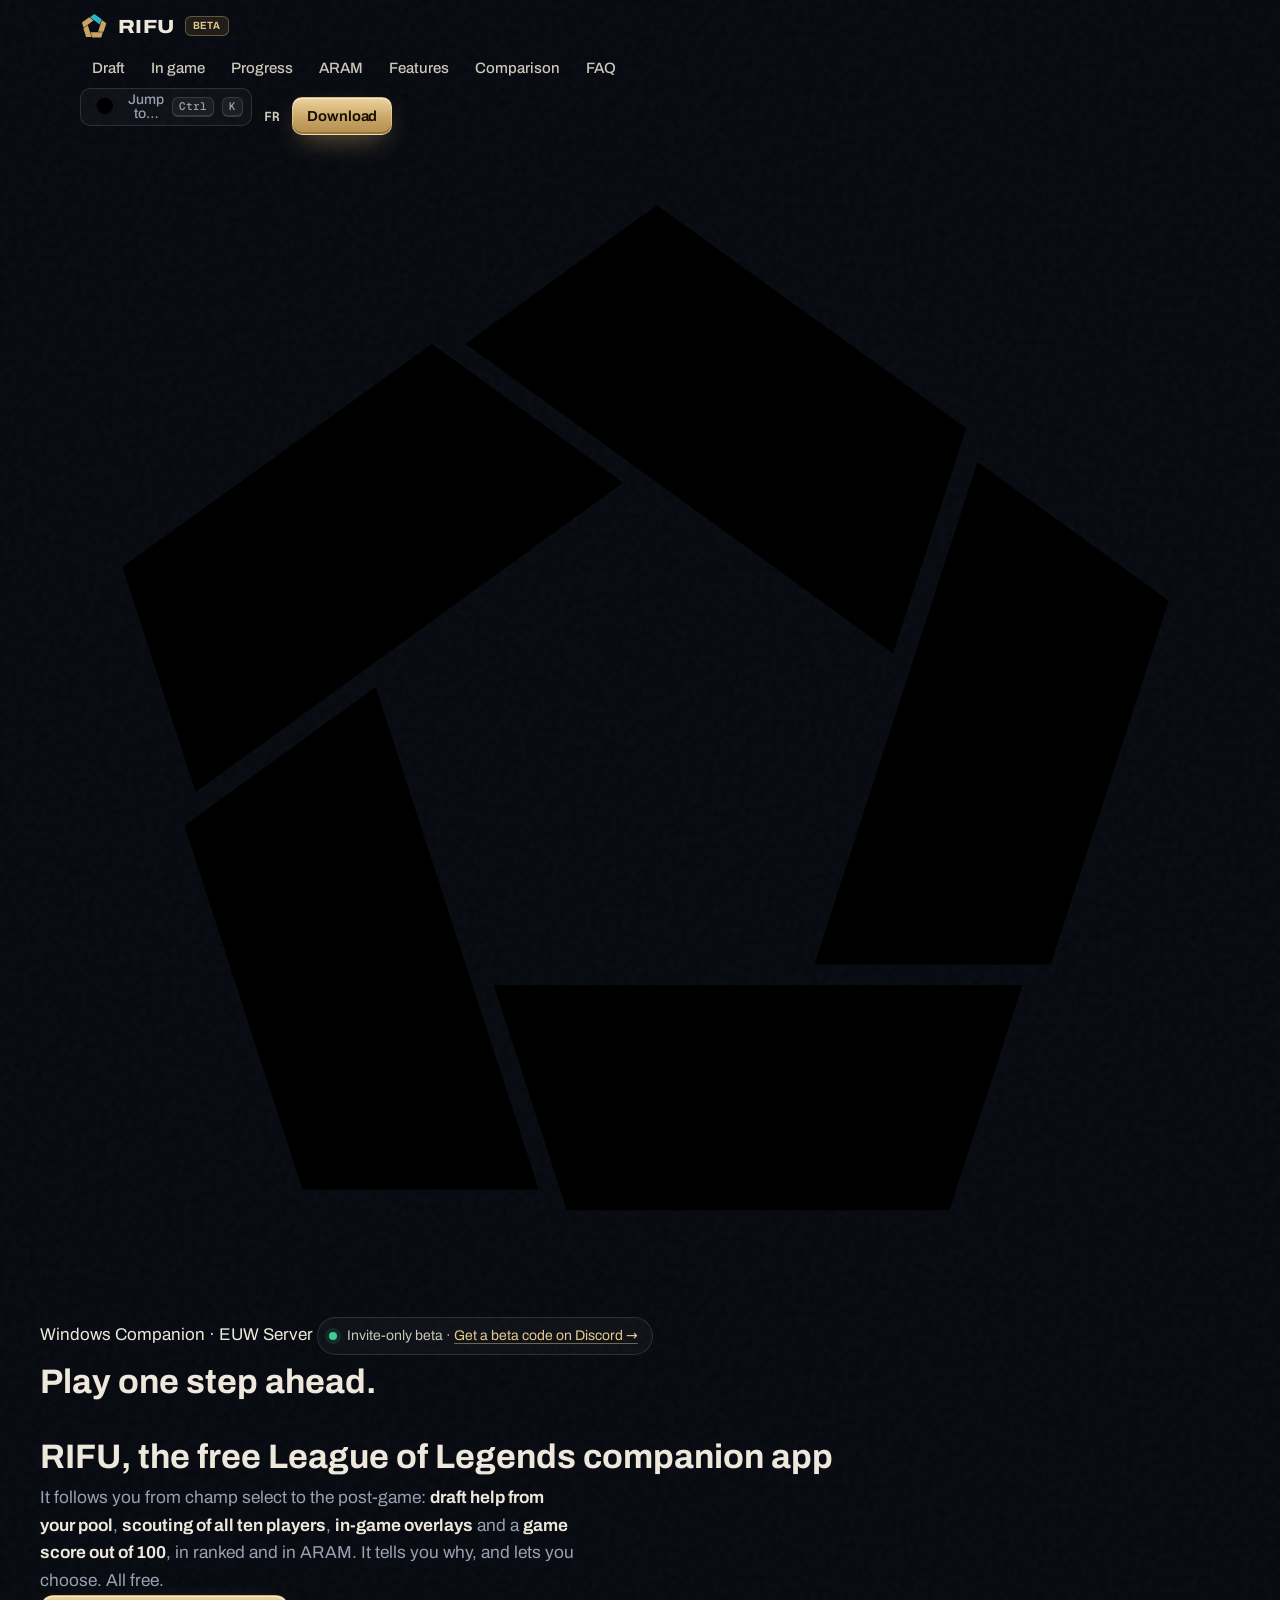
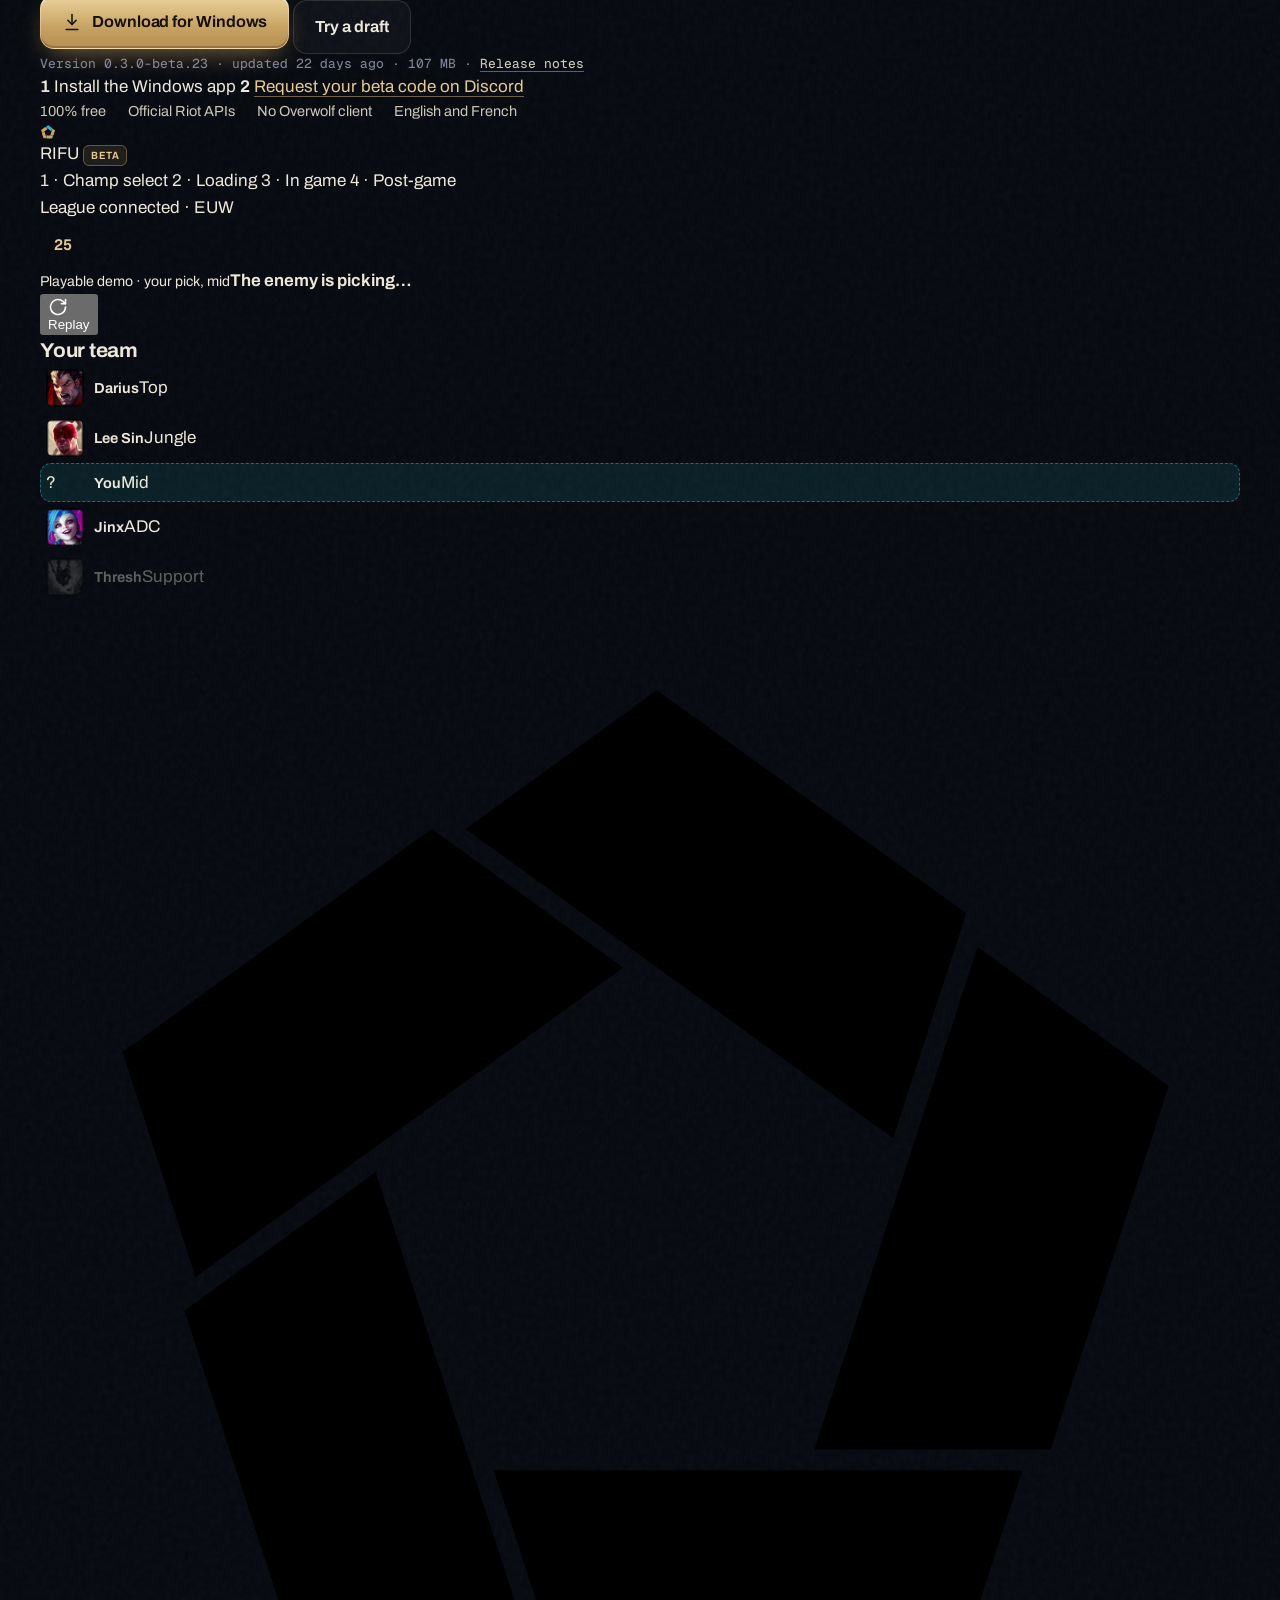
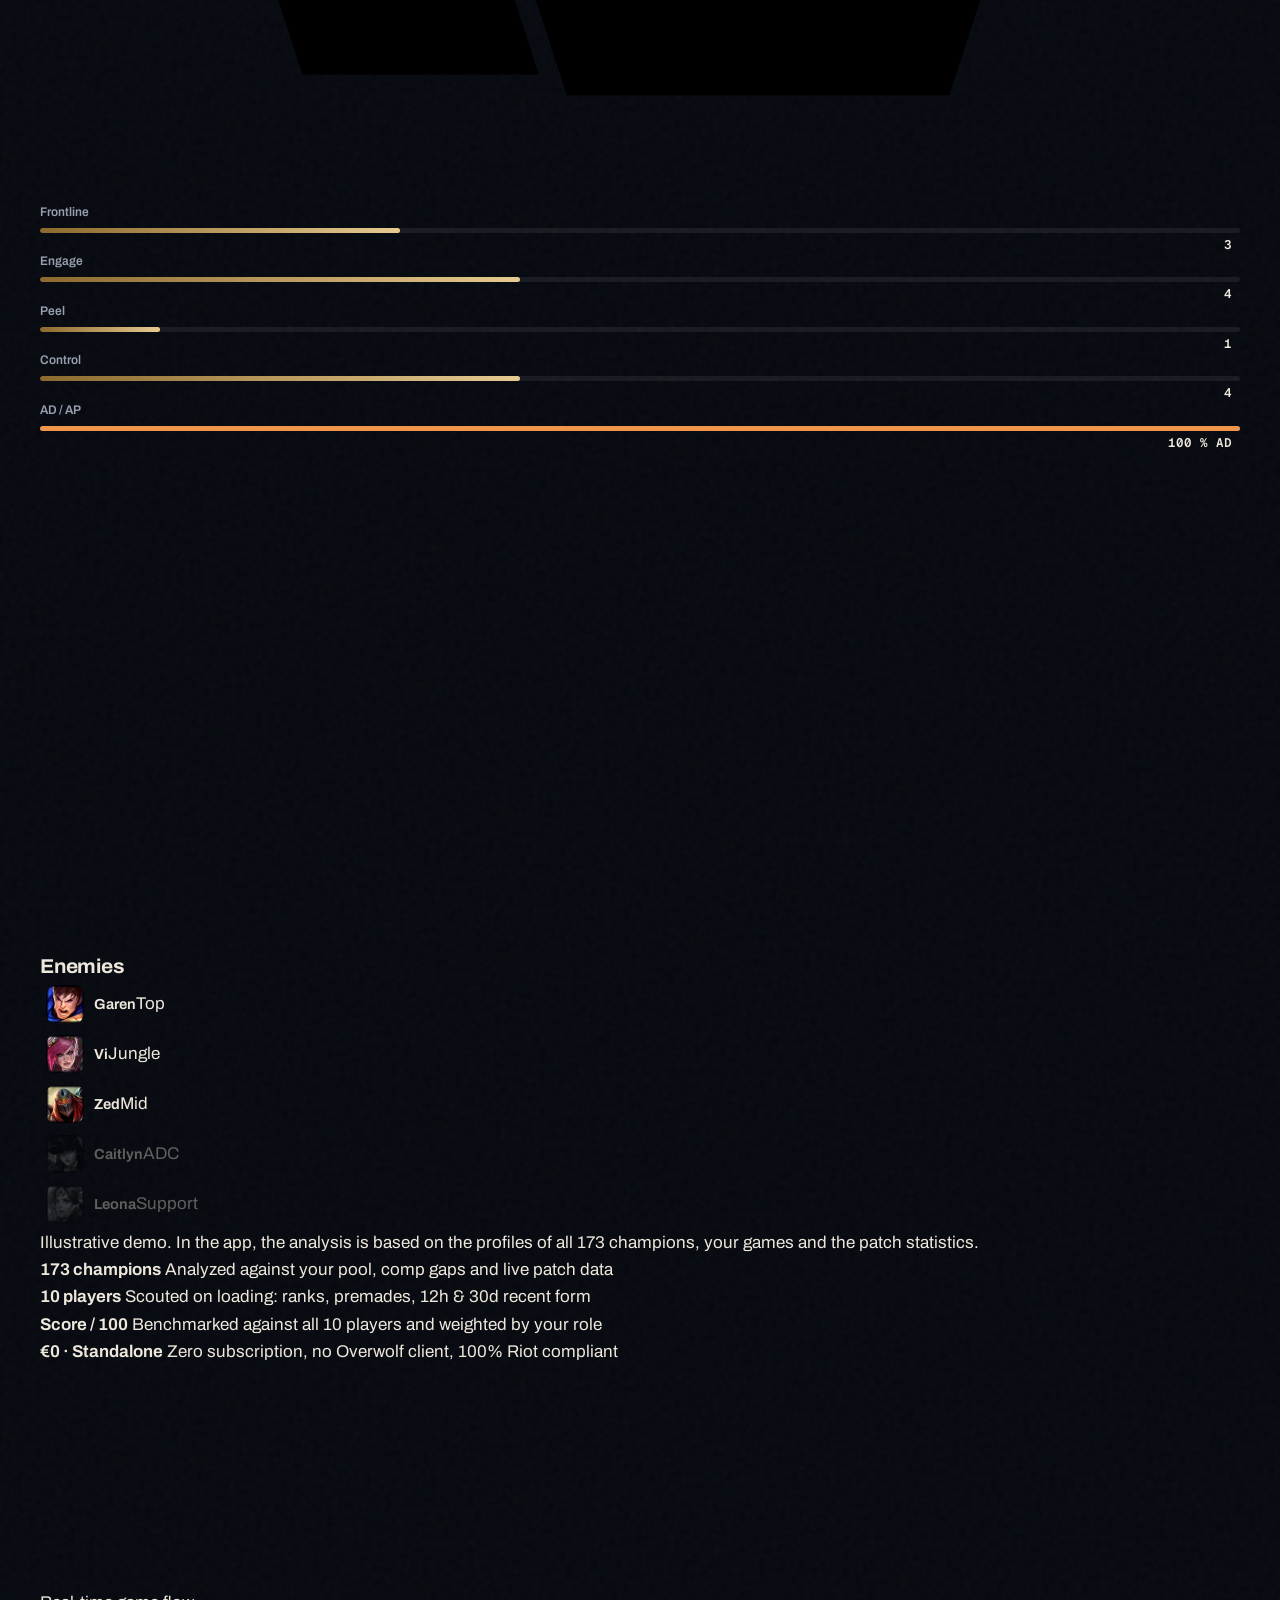
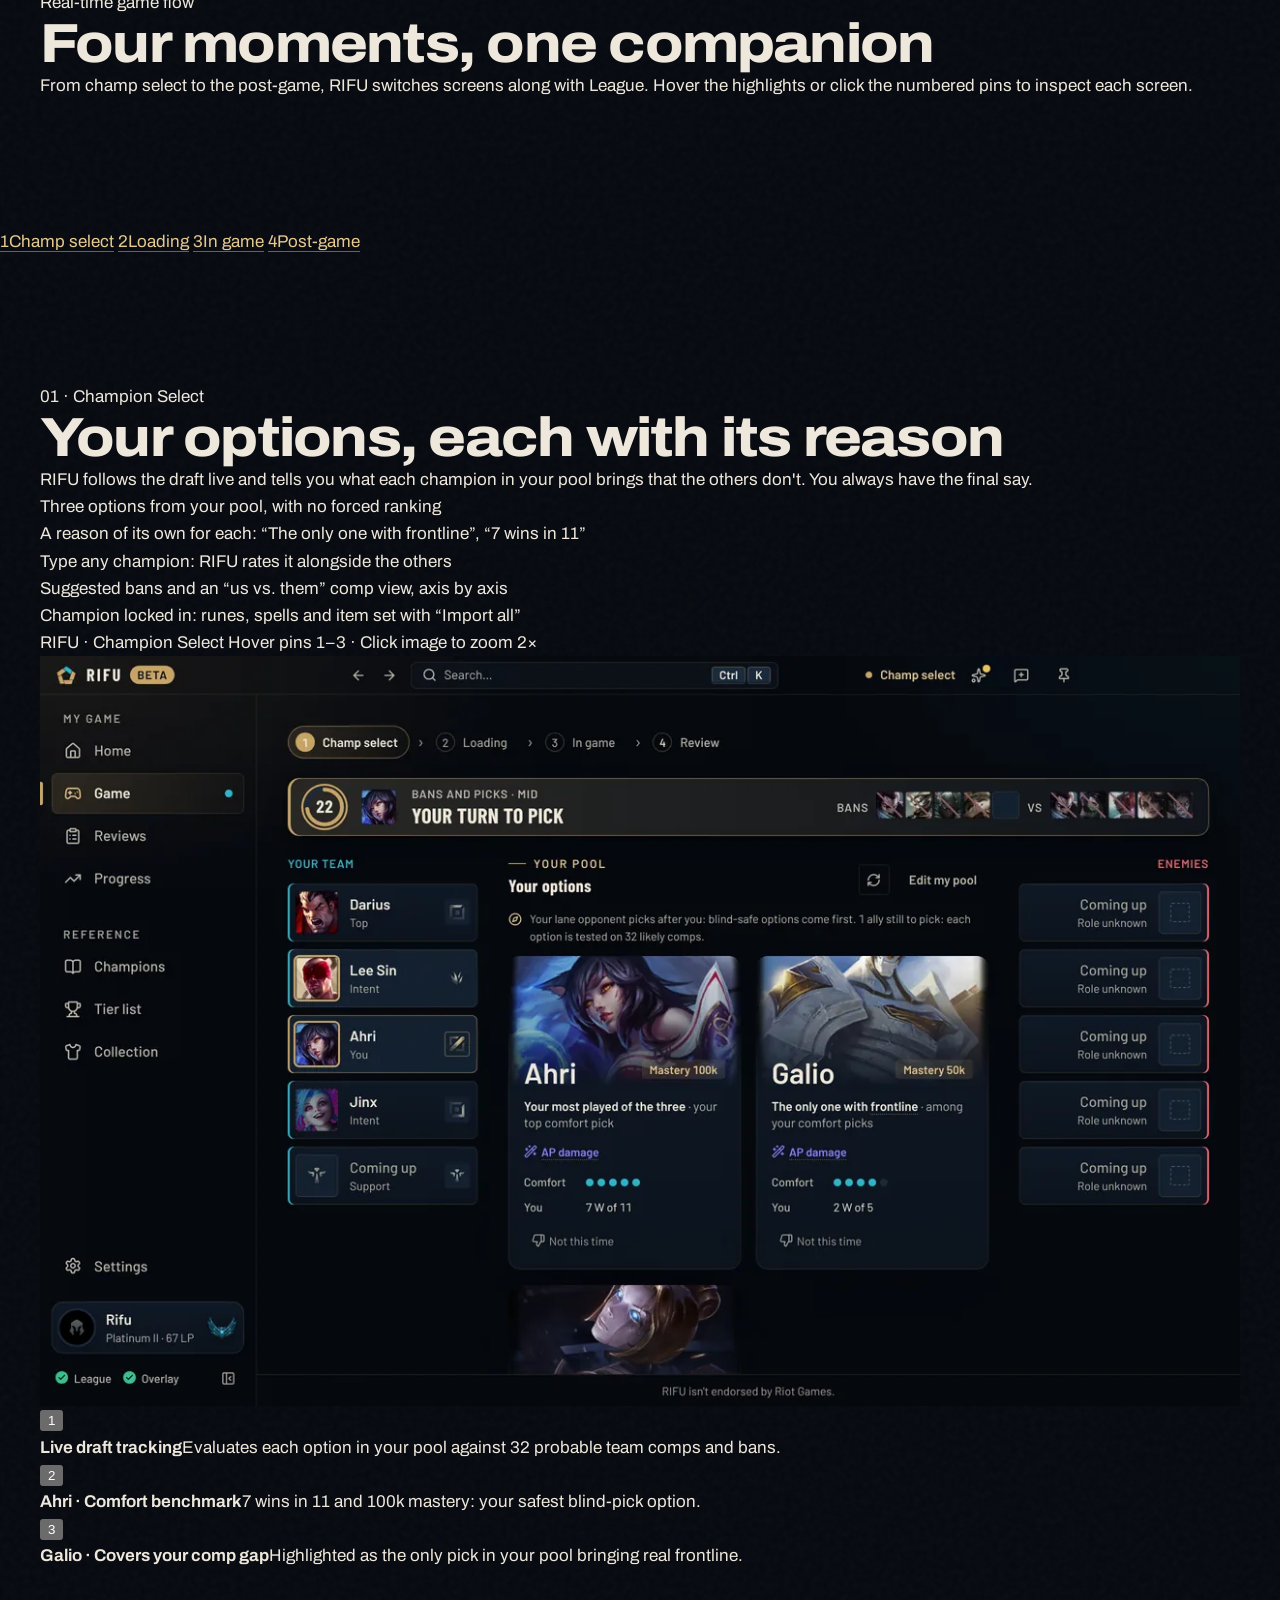
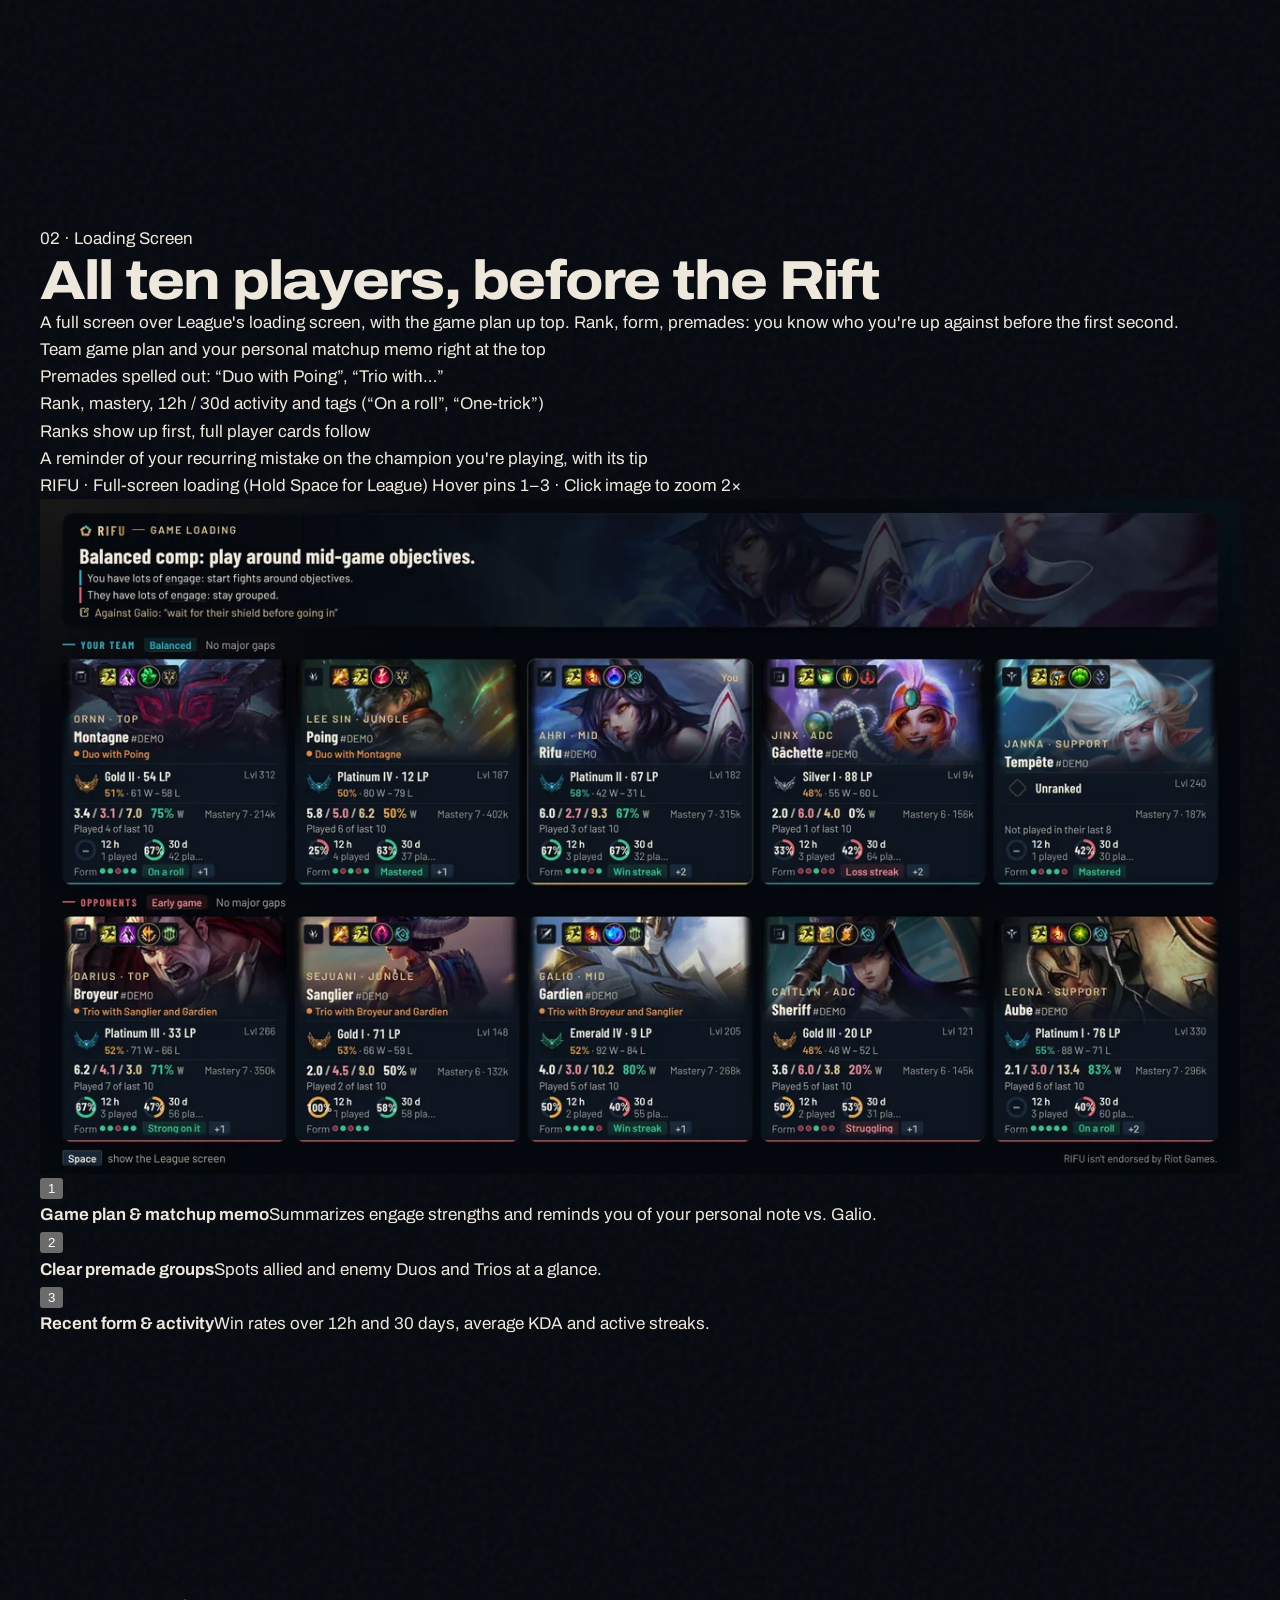
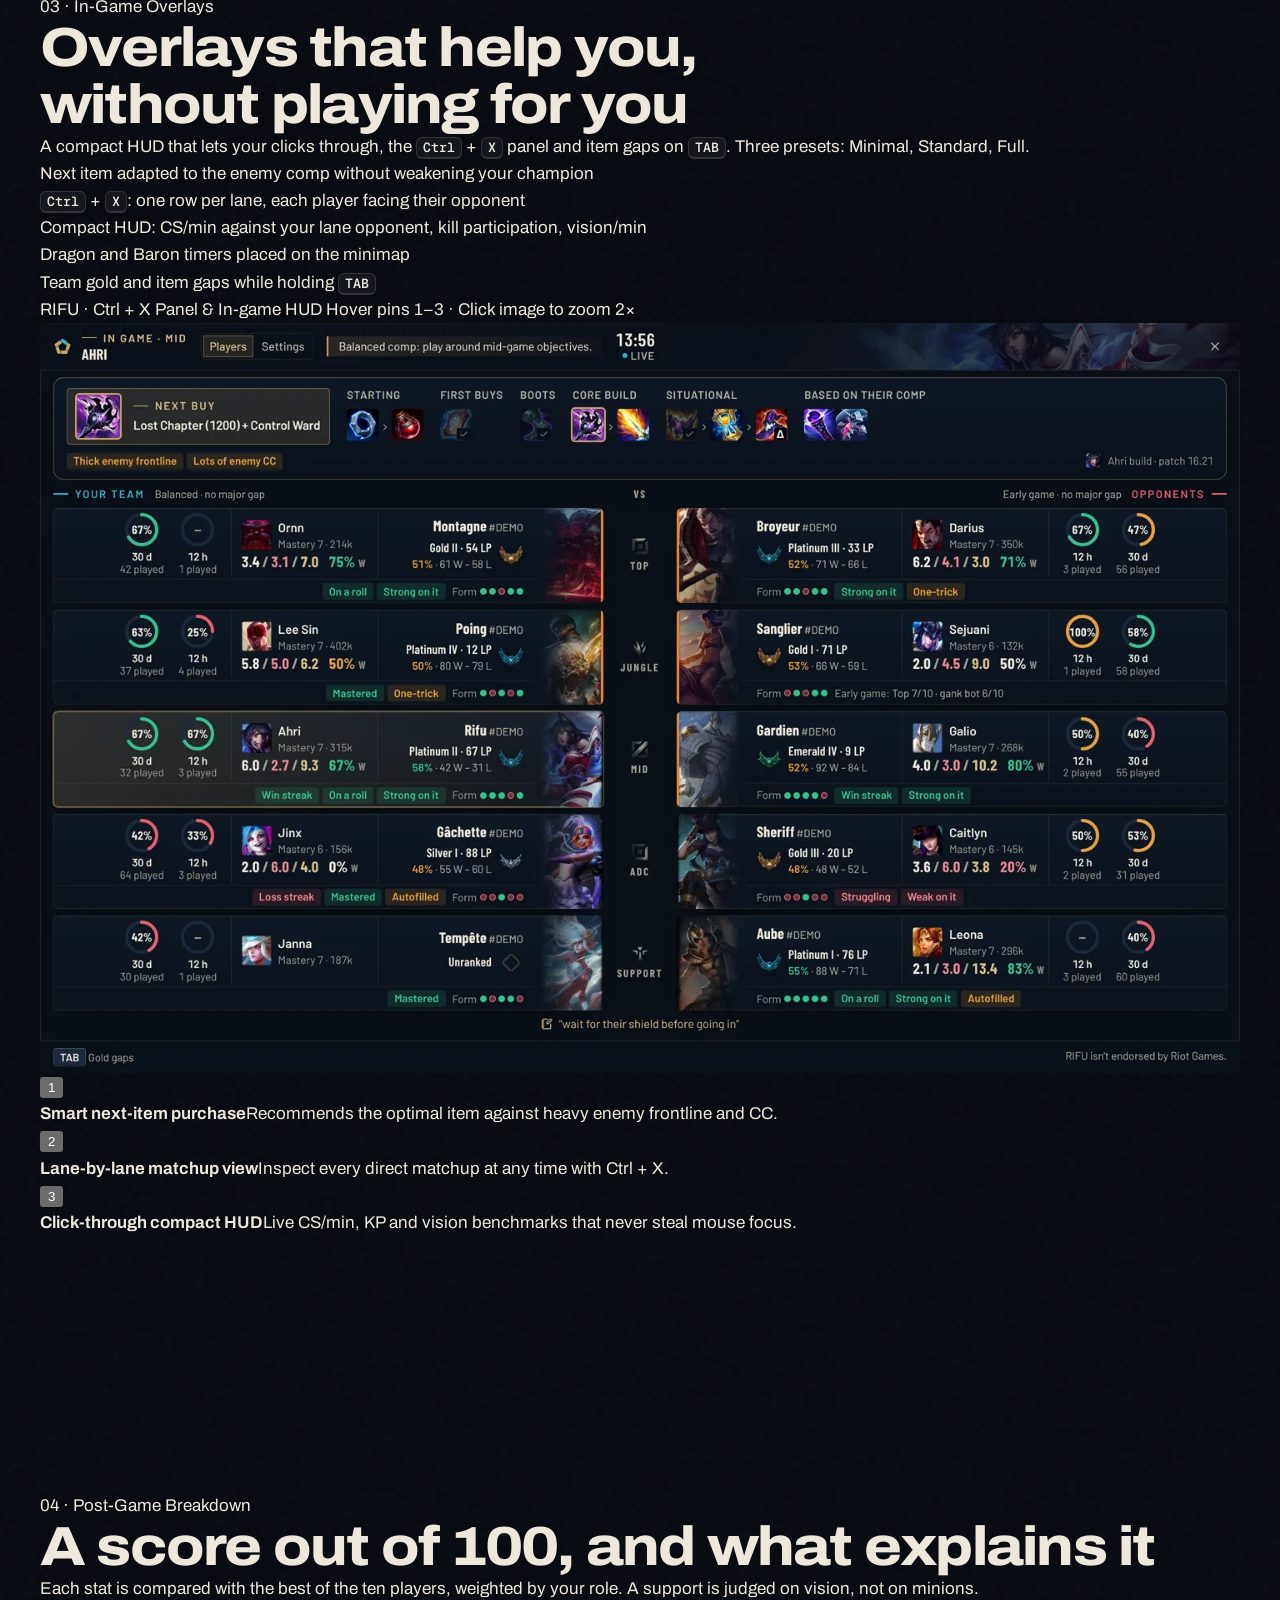
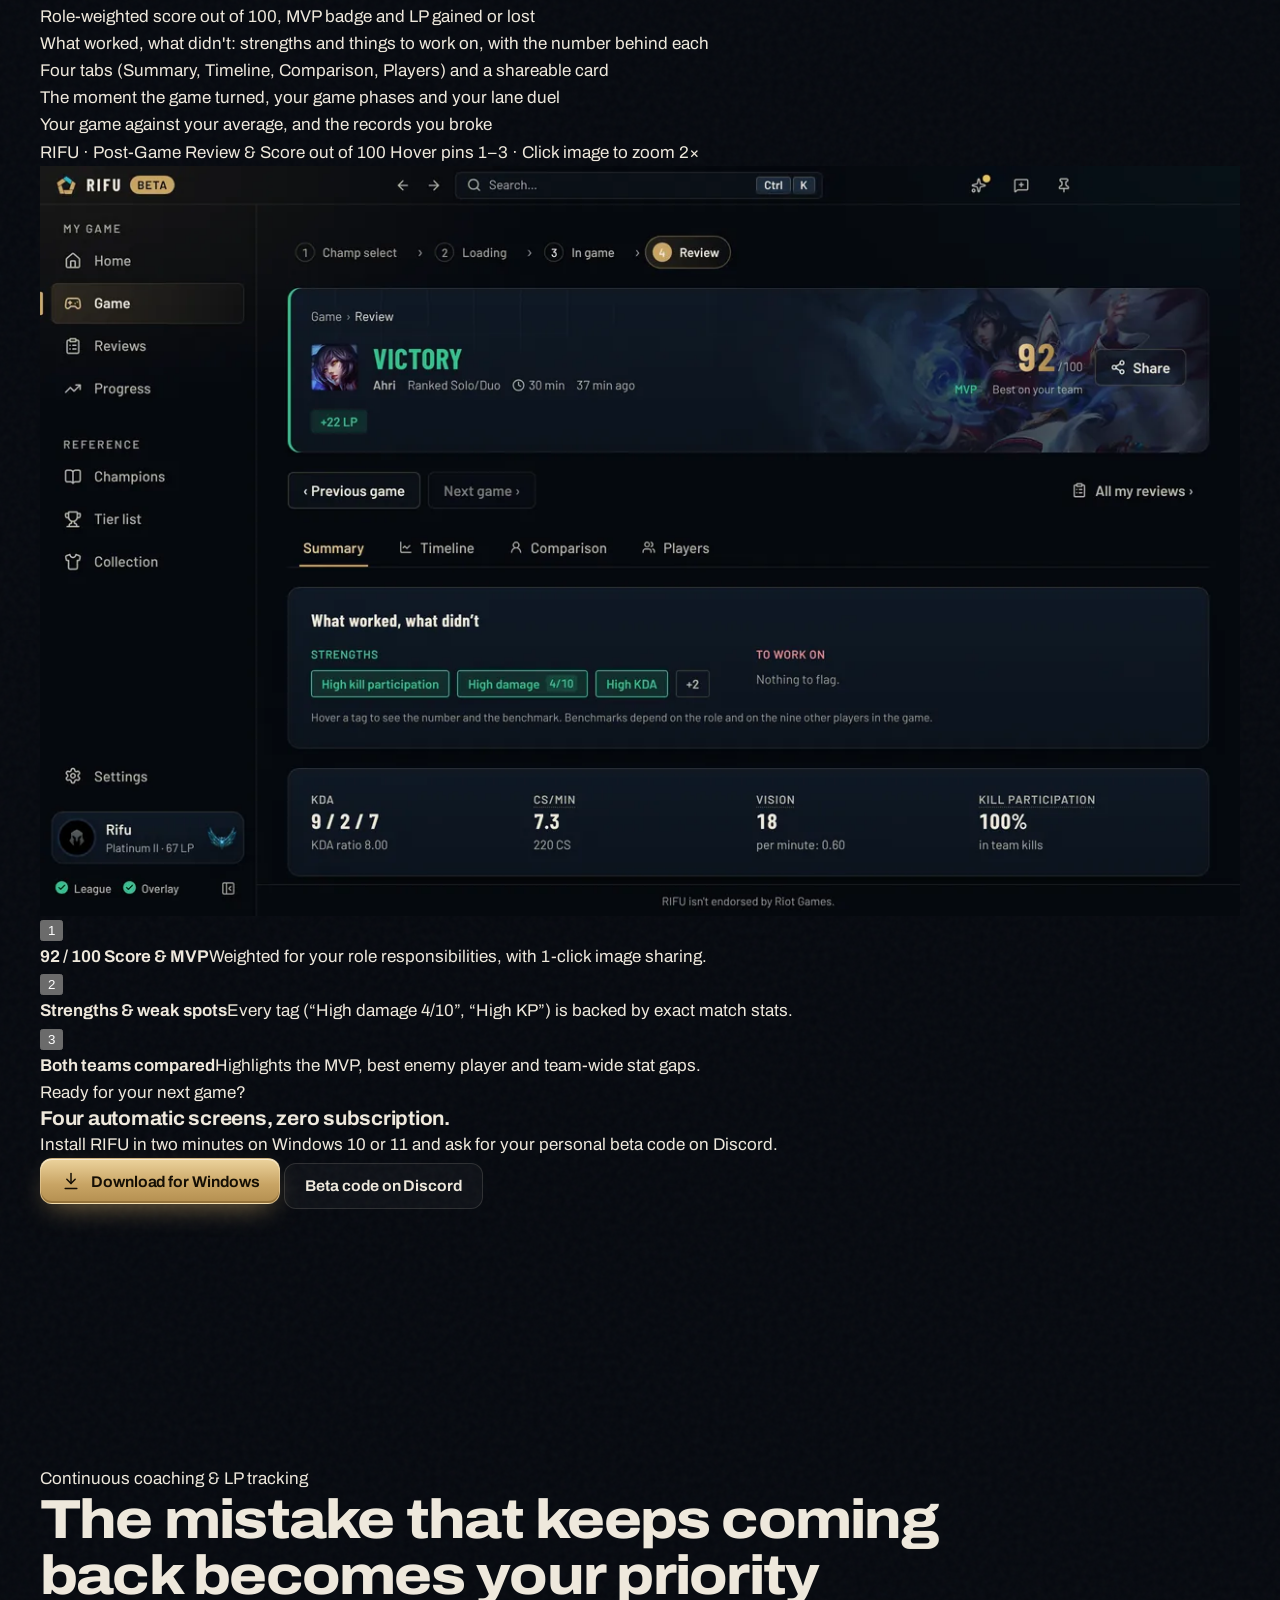
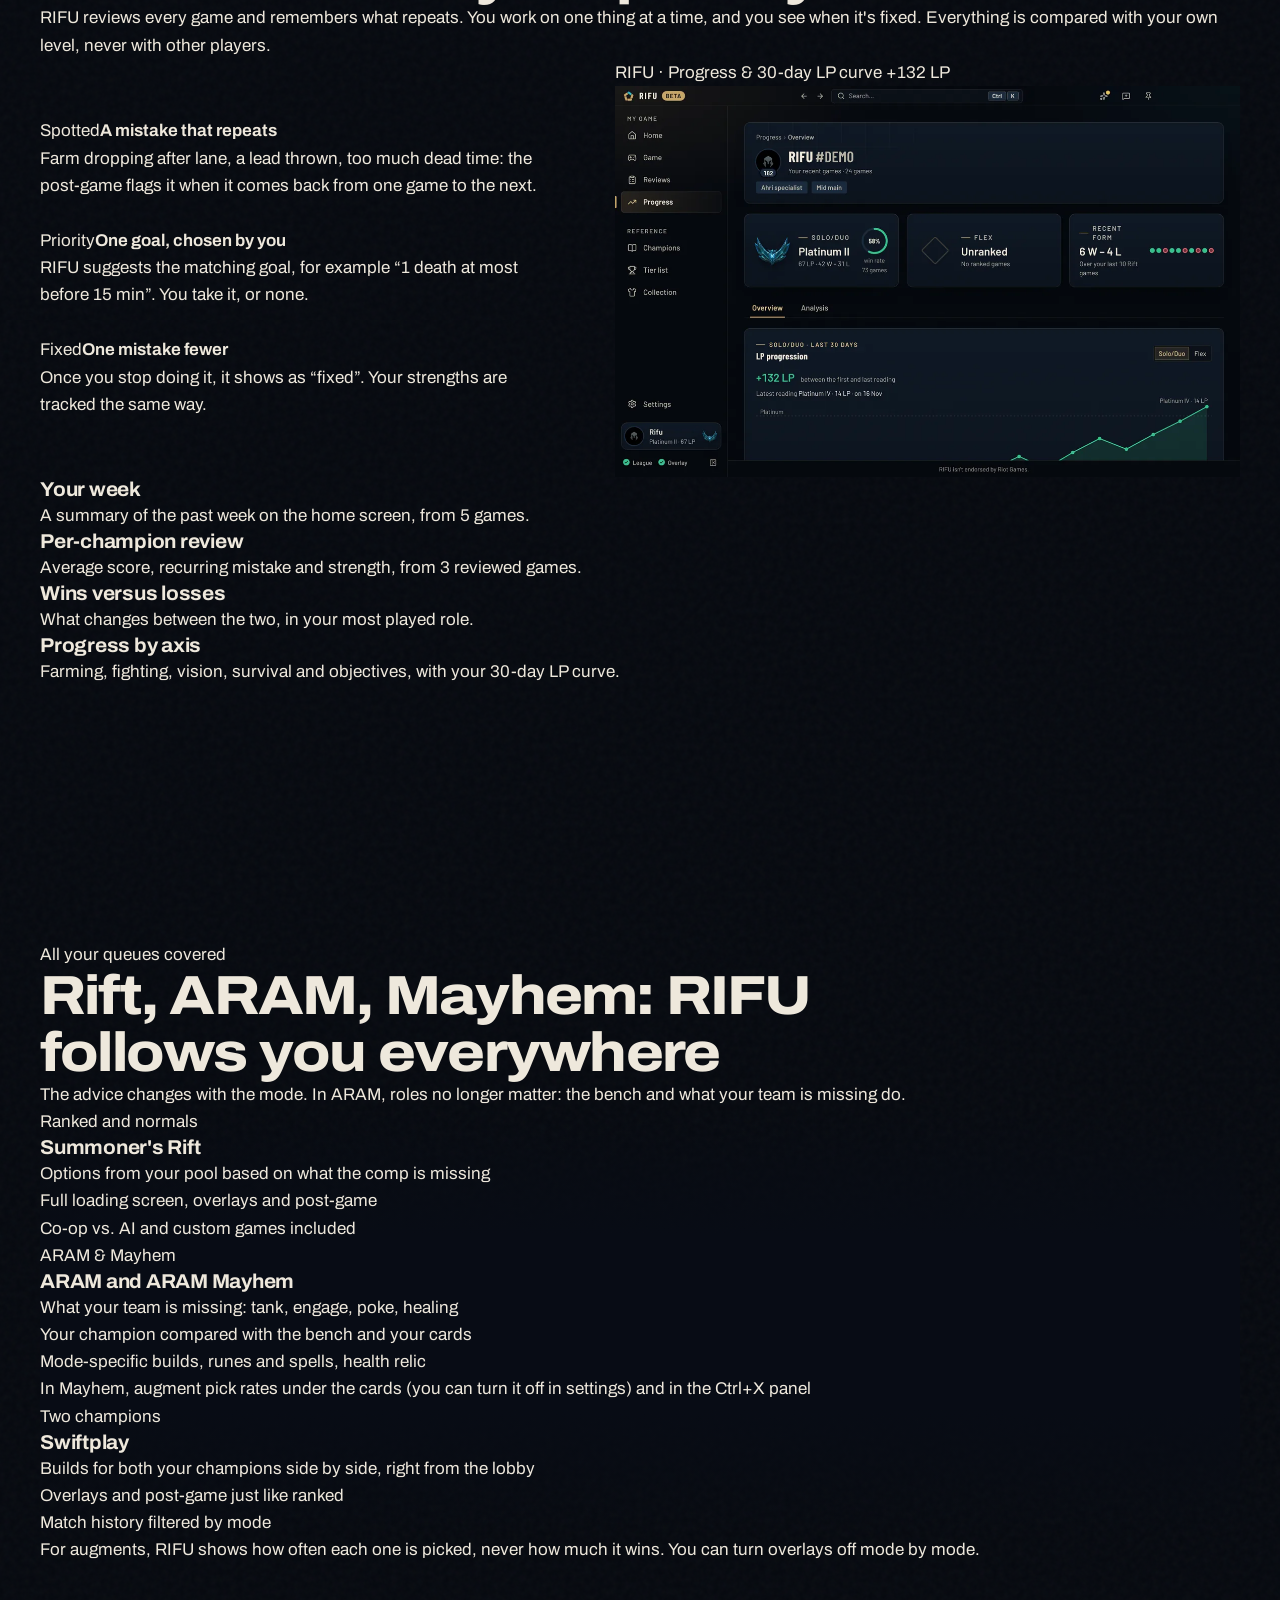
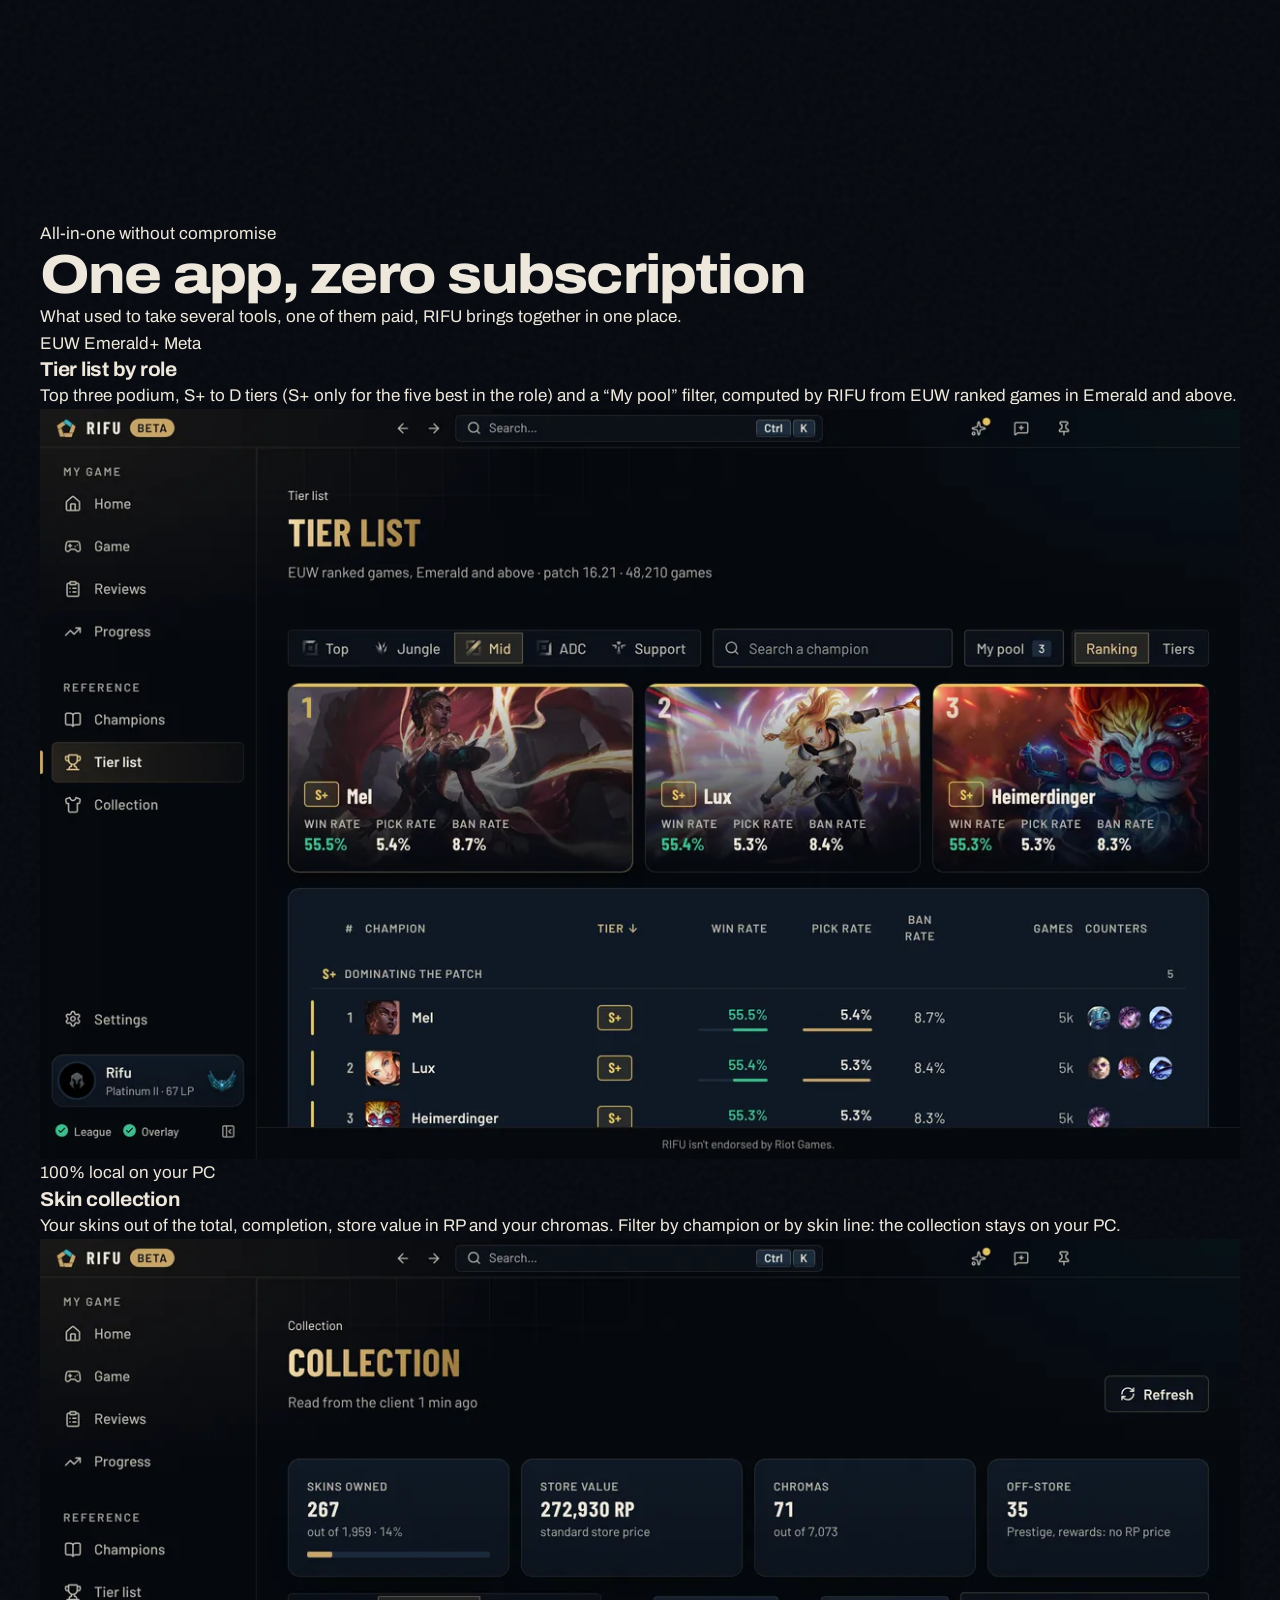
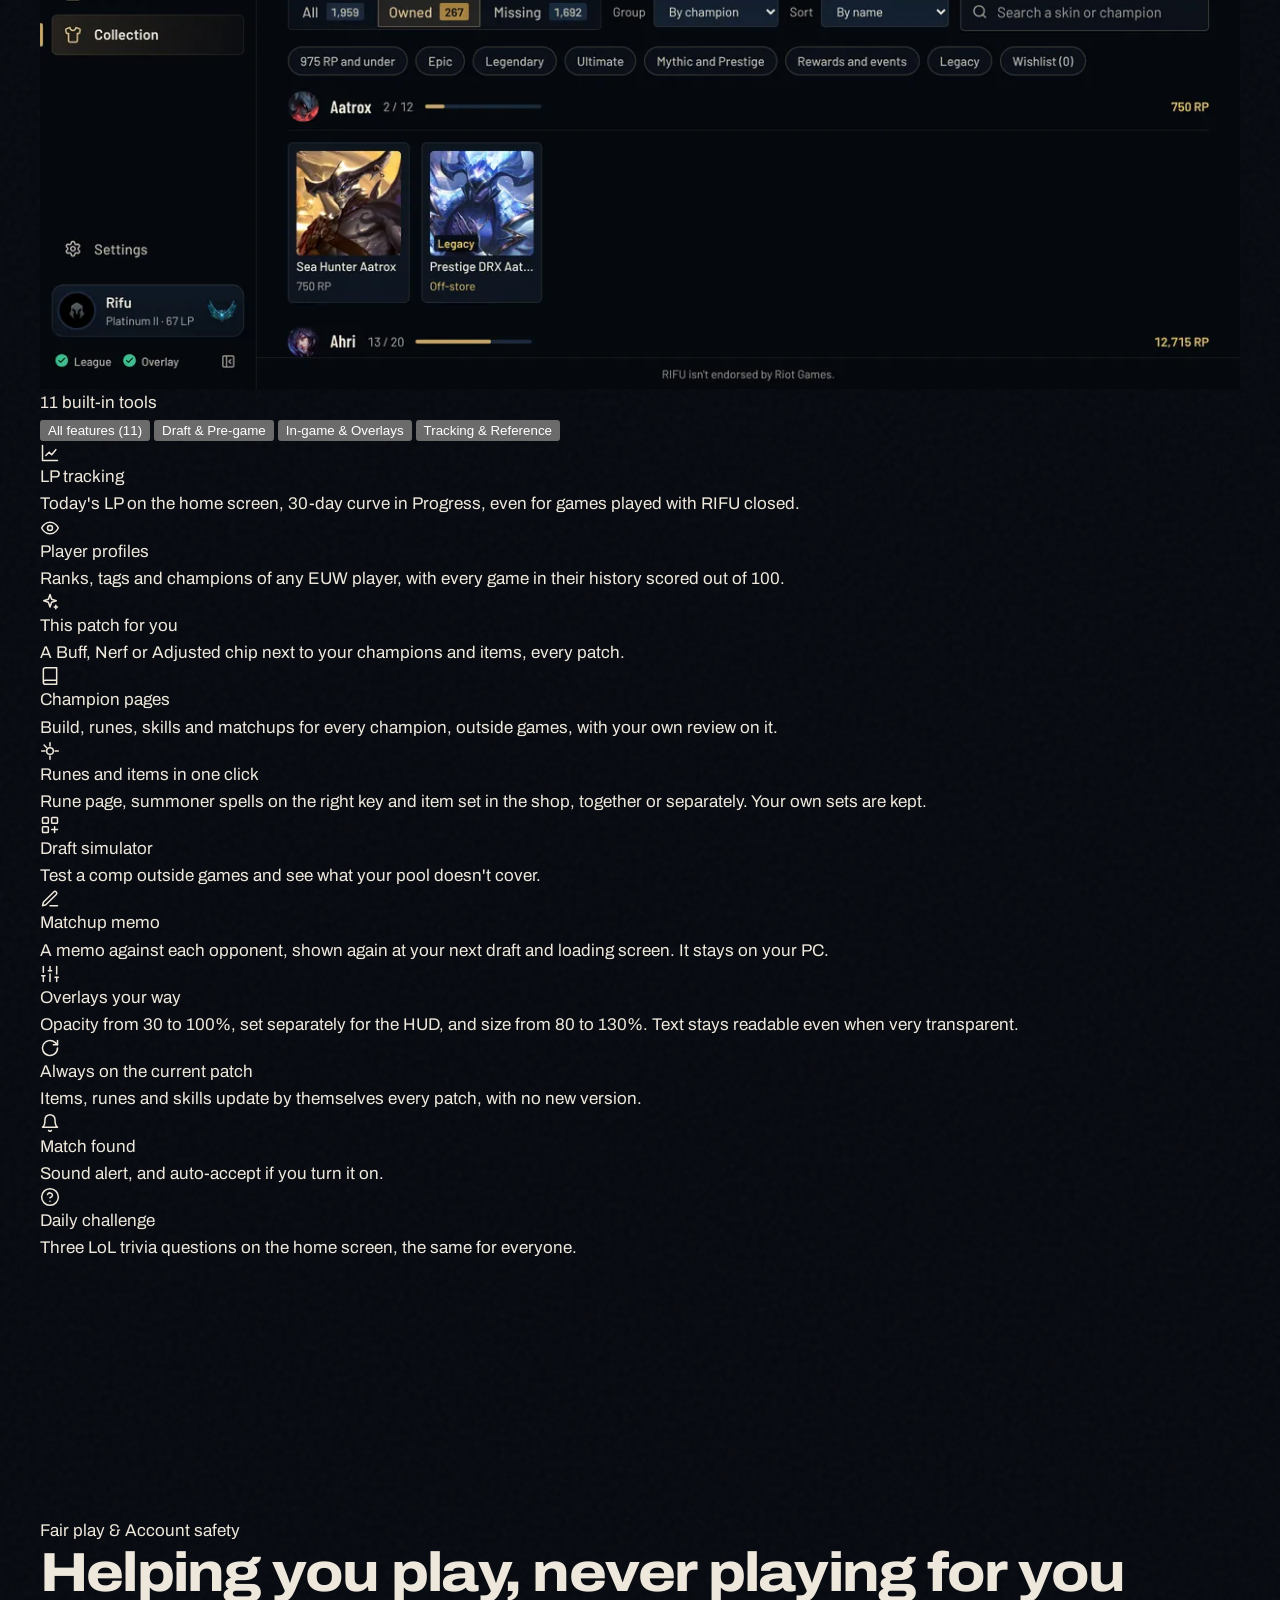
==== commit da8522cd: "Accueil : lecture des cartes d'augments activée par défaut (plus « si vous l'activez ») Co-Authored-" ====
--- a/docs/en/index.html
+++ b/docs/en/index.html
@@ -577,7 +577,7 @@
               <li>What your team is missing: tank, engage, poke, healing</li>
               <li>Your champion compared with the bench and your cards</li>
               <li>Mode-specific builds, runes and spells, health relic</li>
-              <li>In Mayhem, augment pick rates in the Ctrl+X panel and, if you turn it on, under the cards</li>
+              <li>In Mayhem, augment pick rates under the cards (you can turn it off in settings) and in the Ctrl+X panel</li>
             </ul>
           </article>
           <article class="mode">
